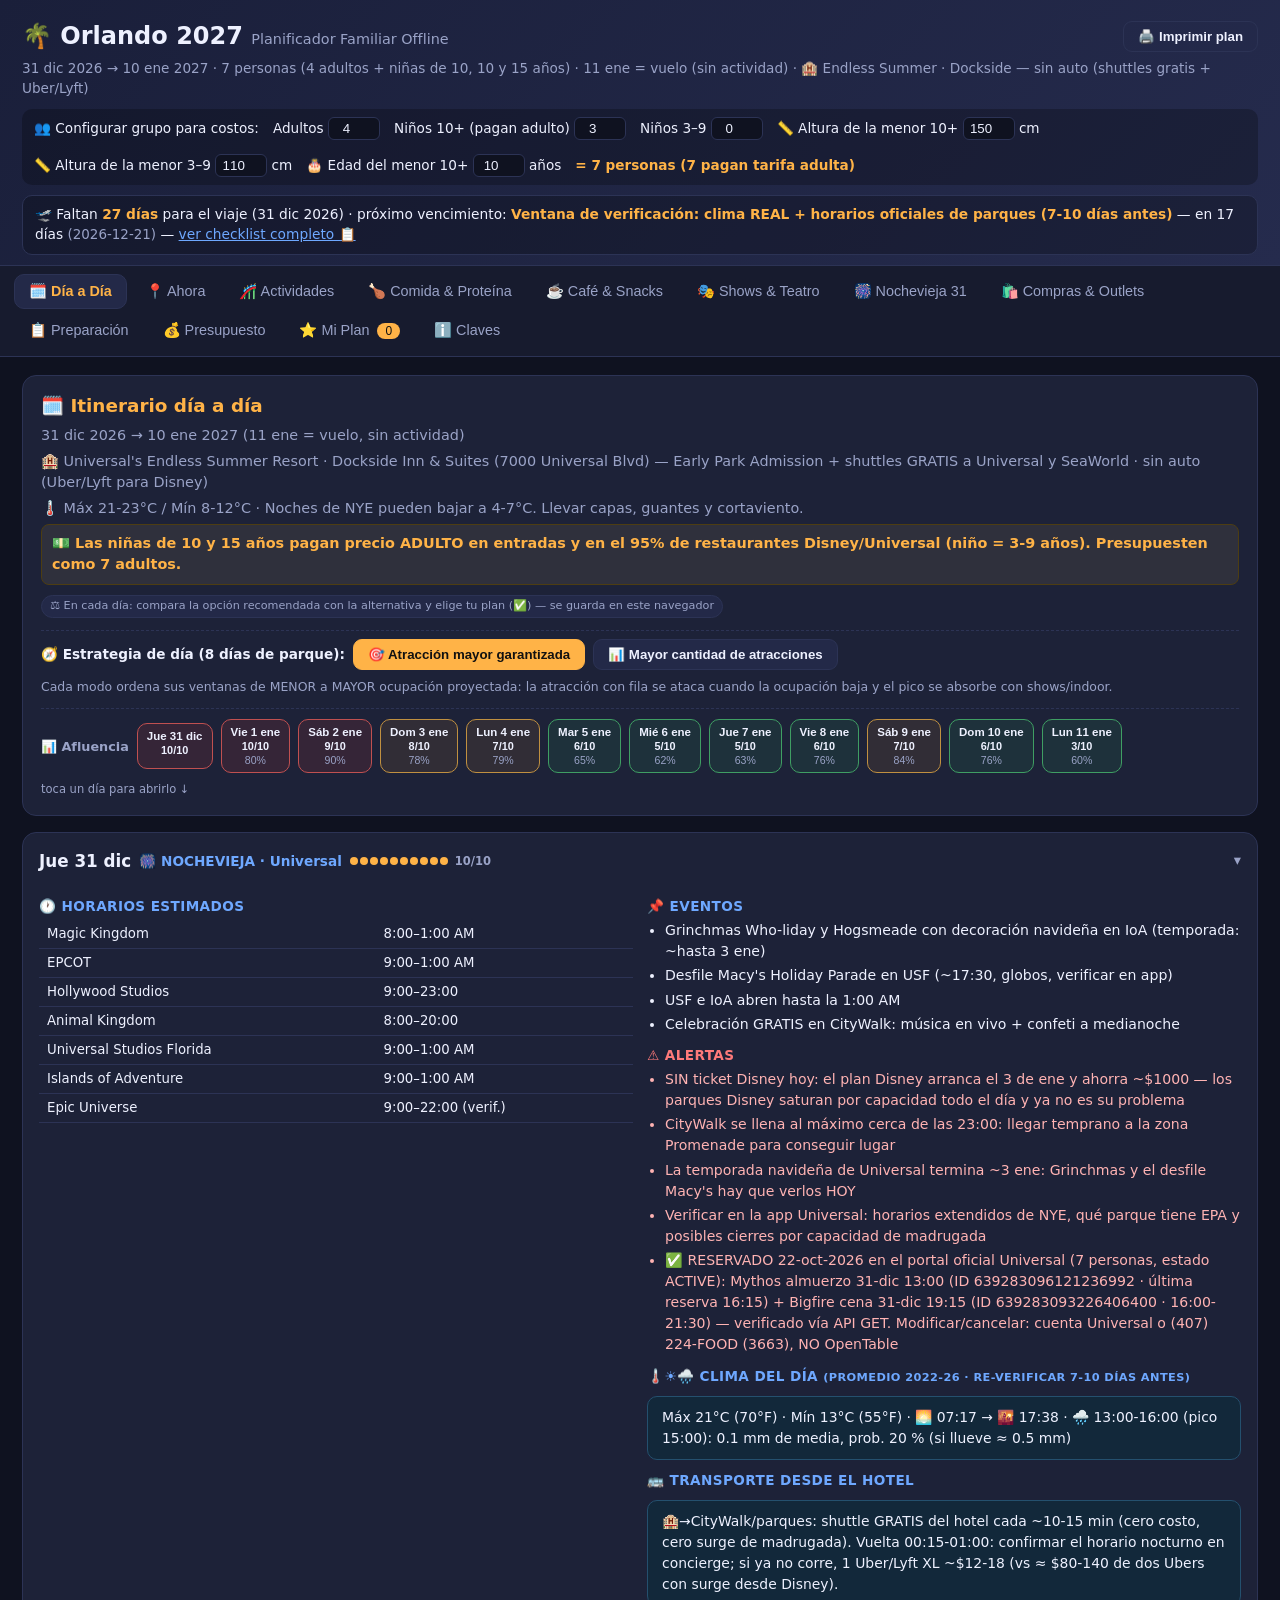
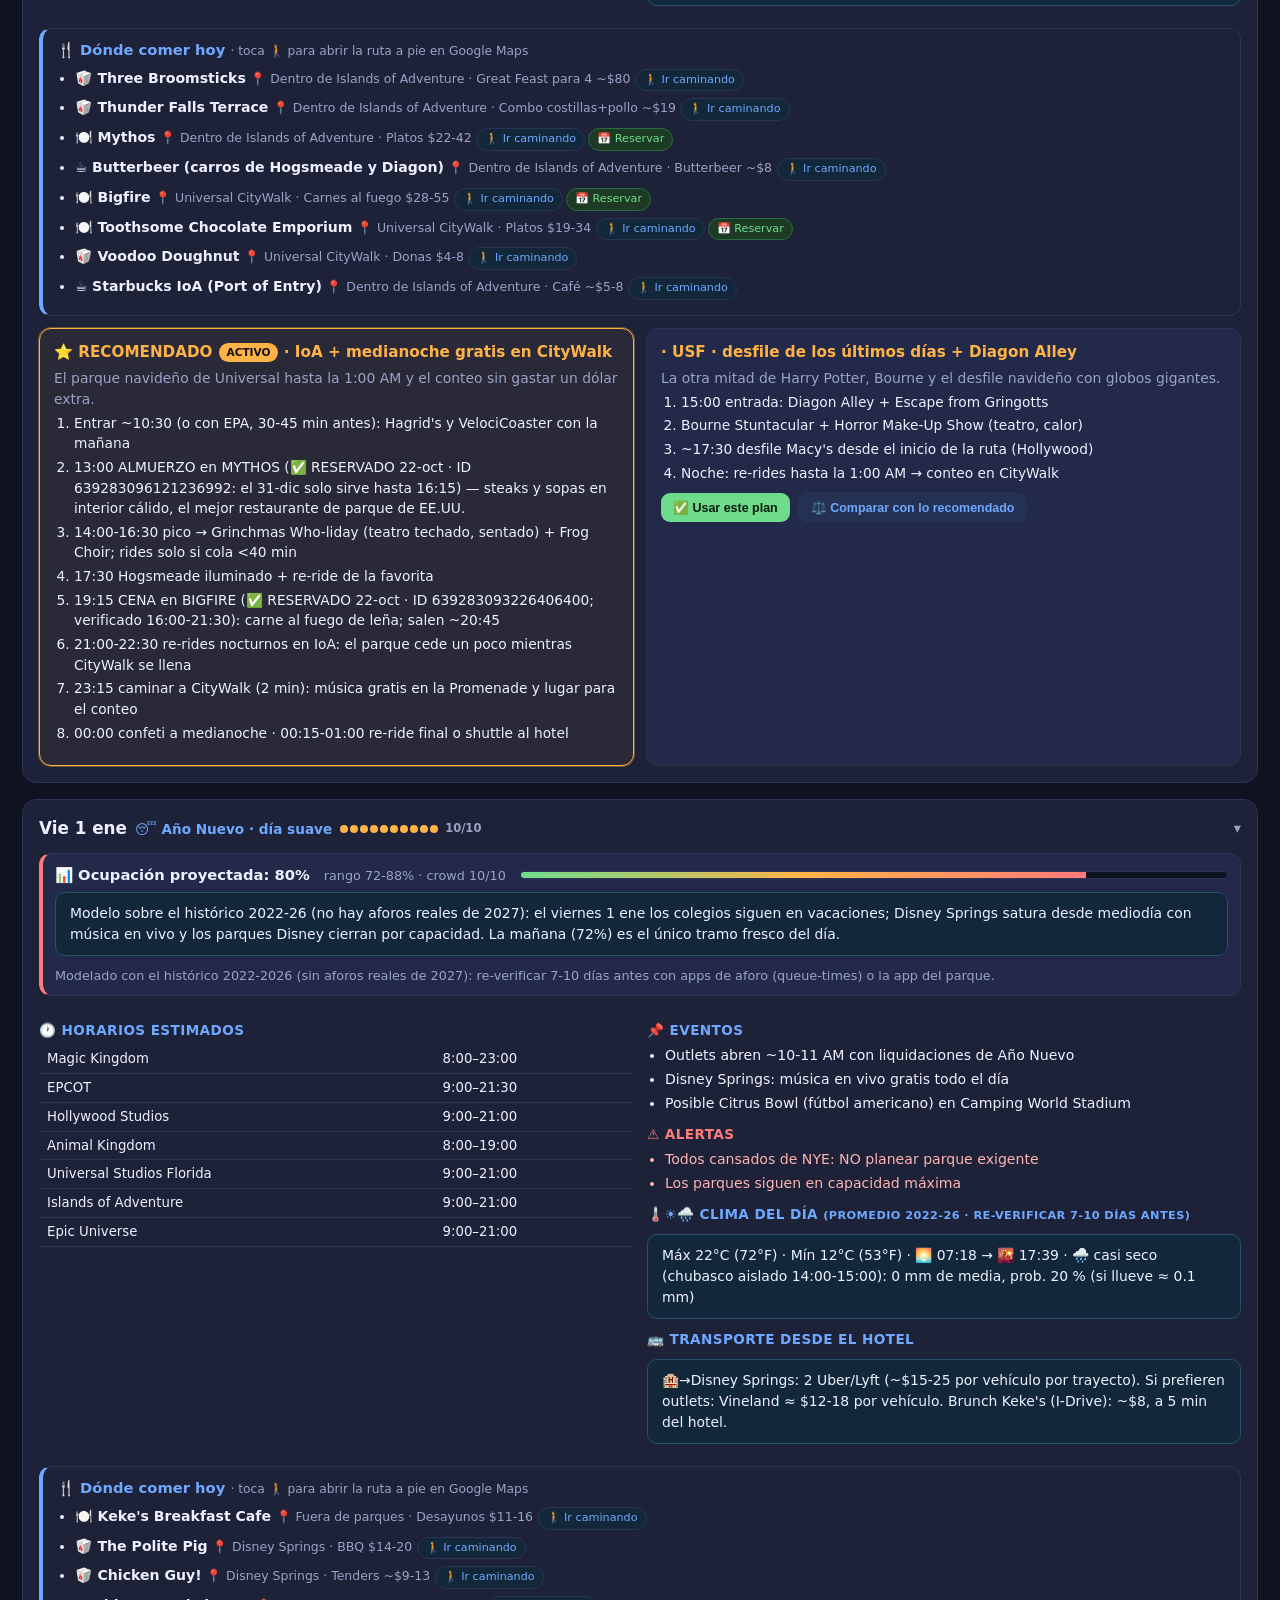
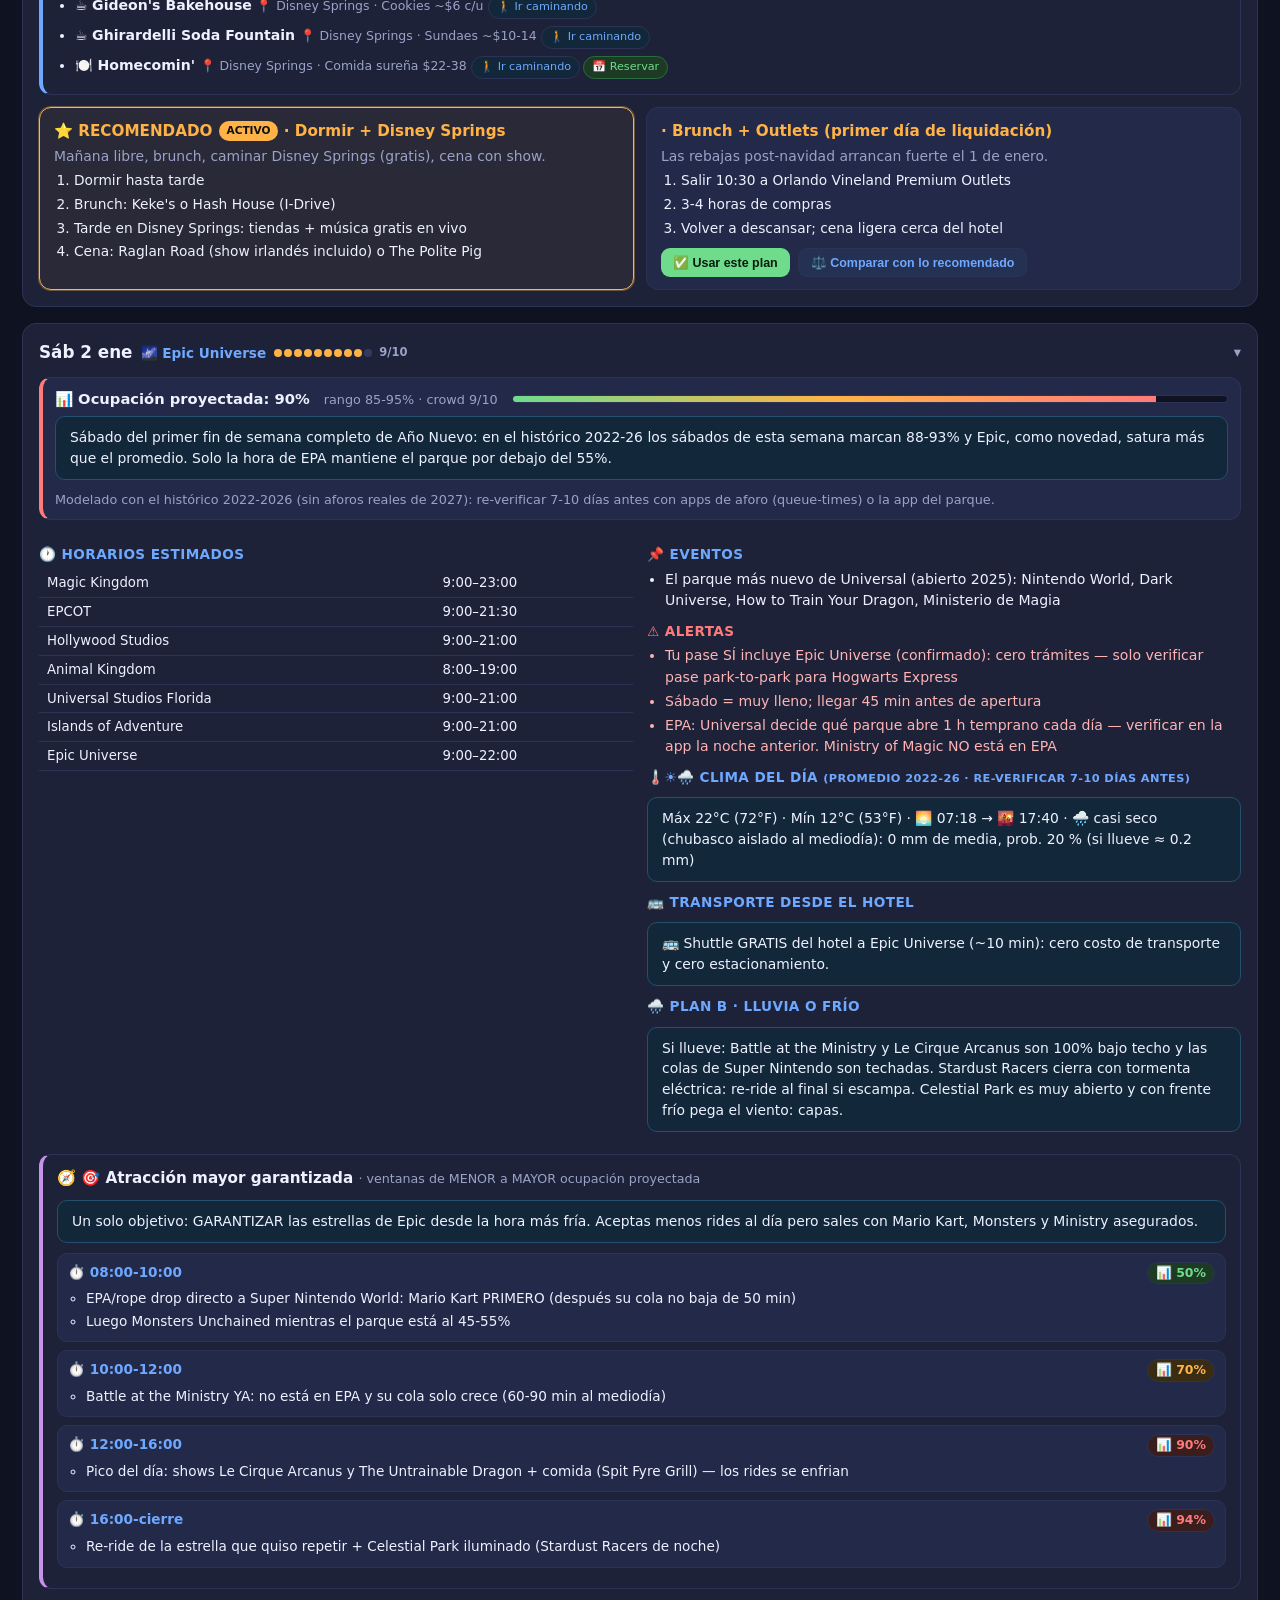
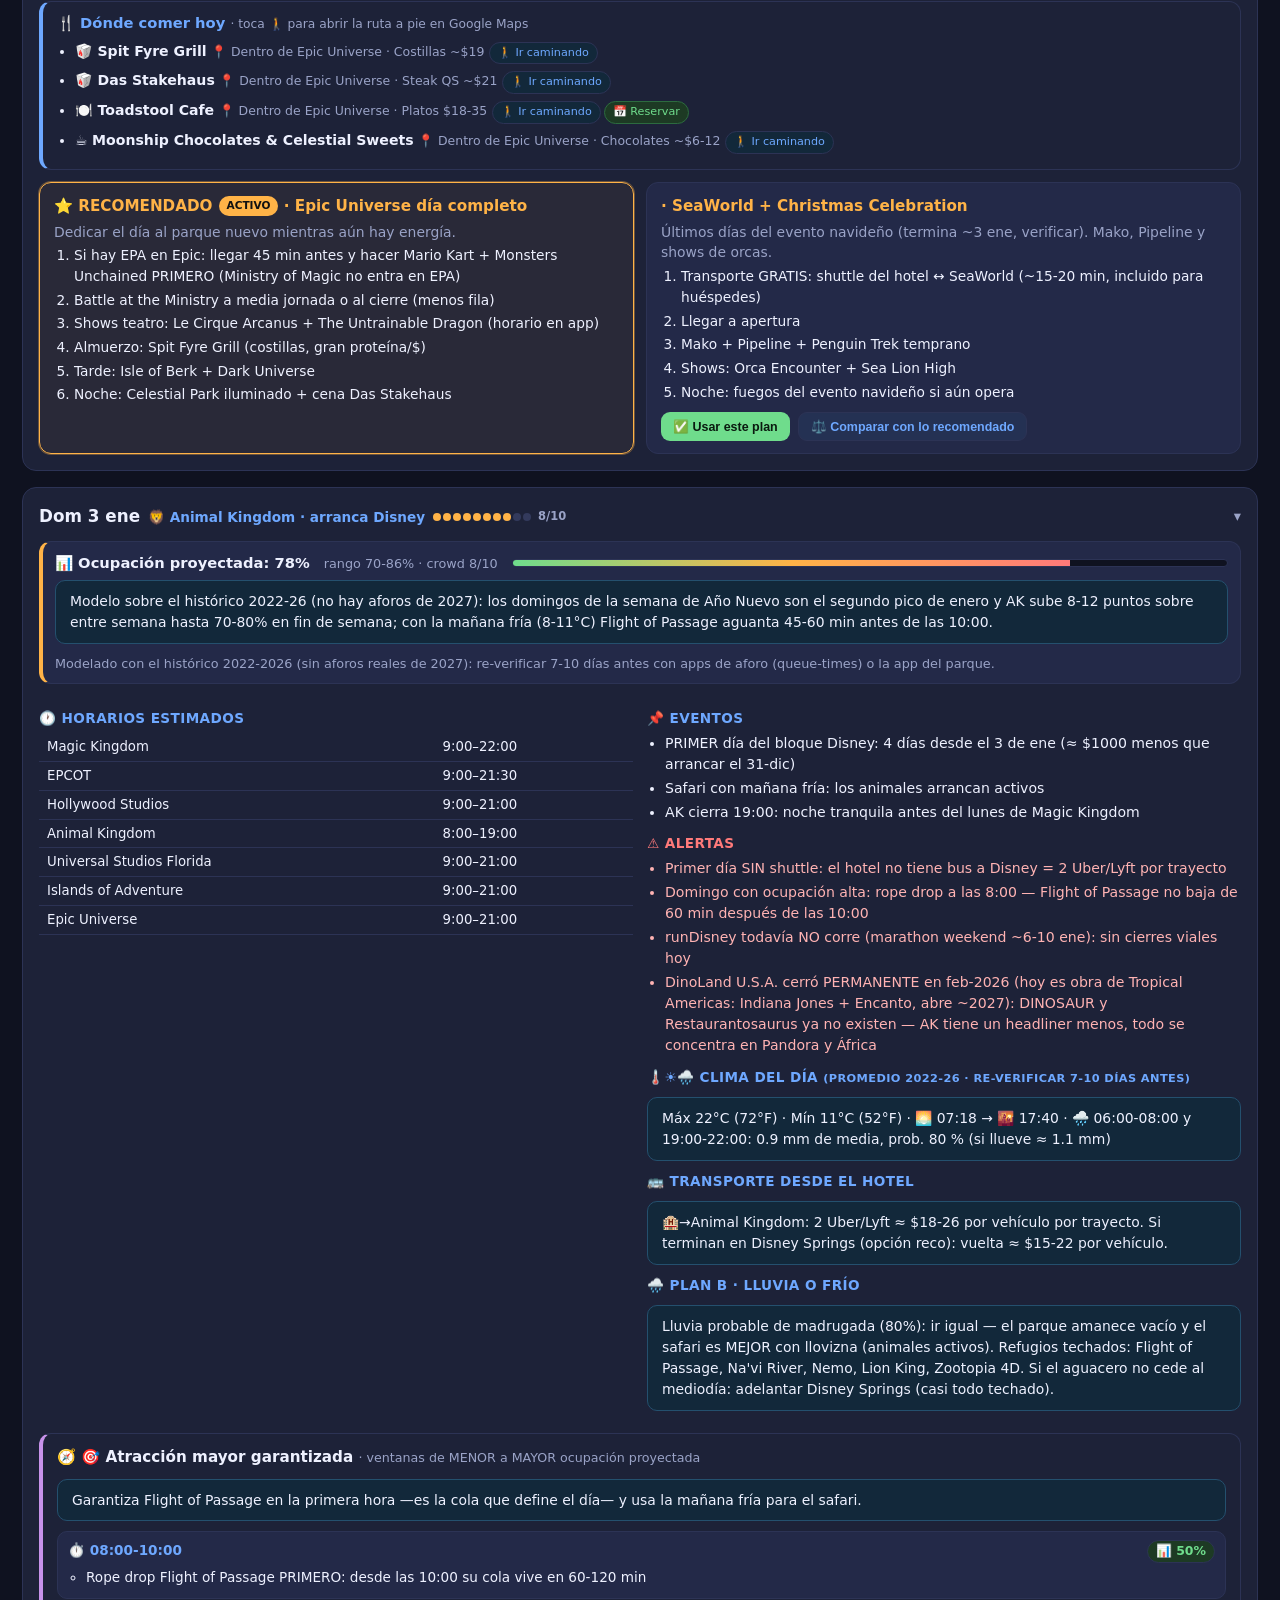
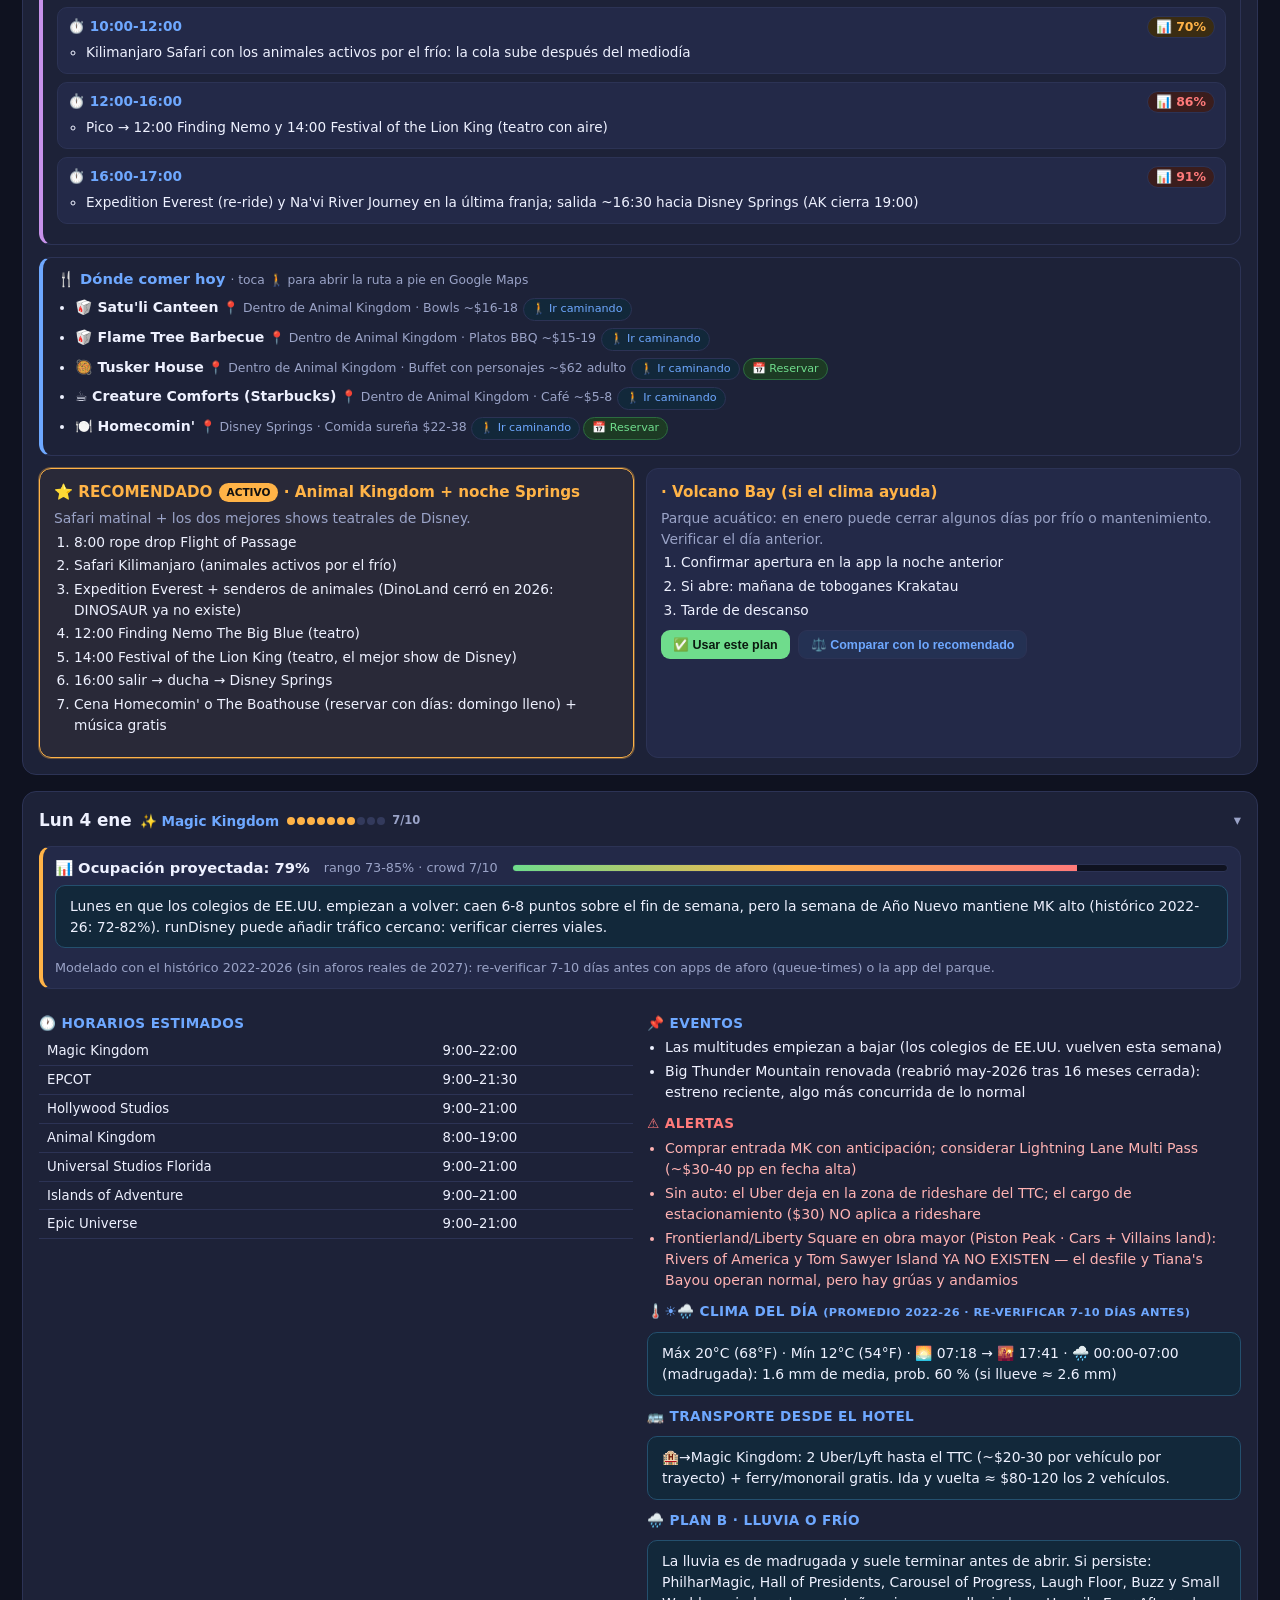
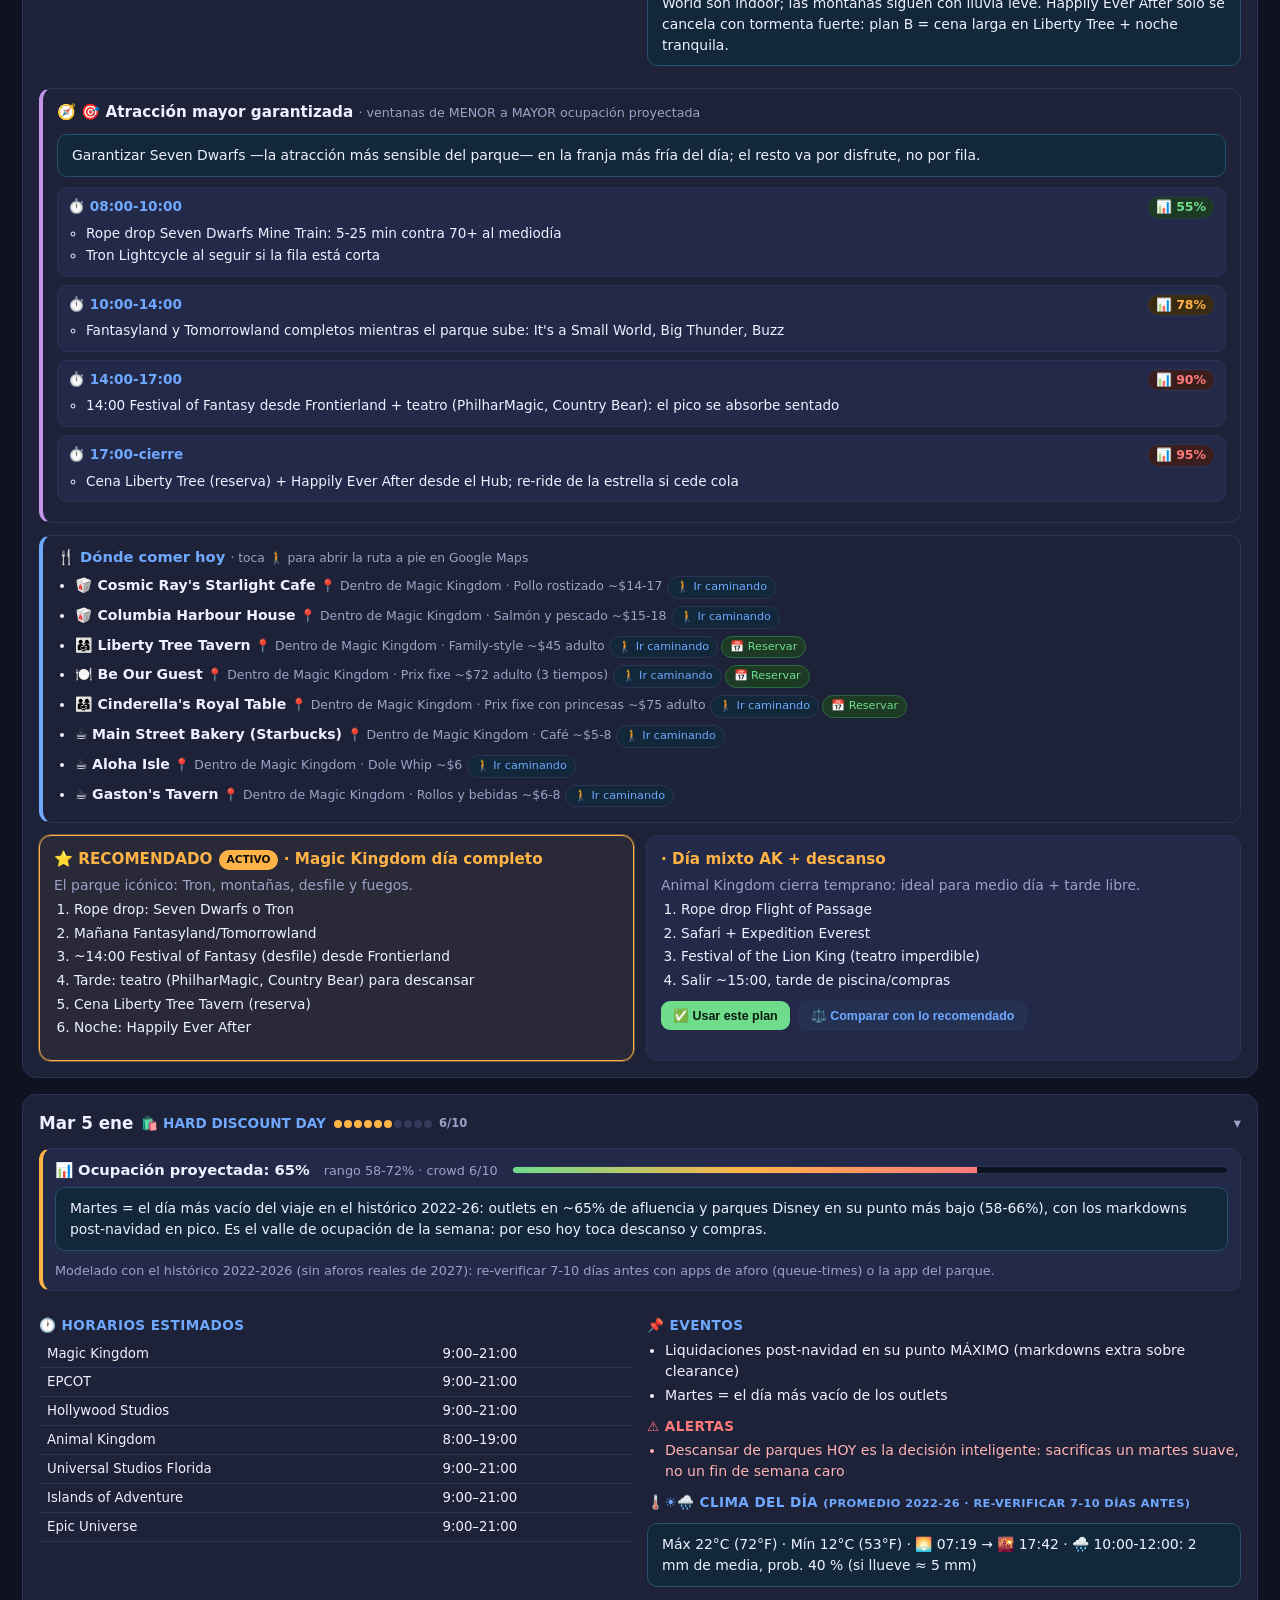
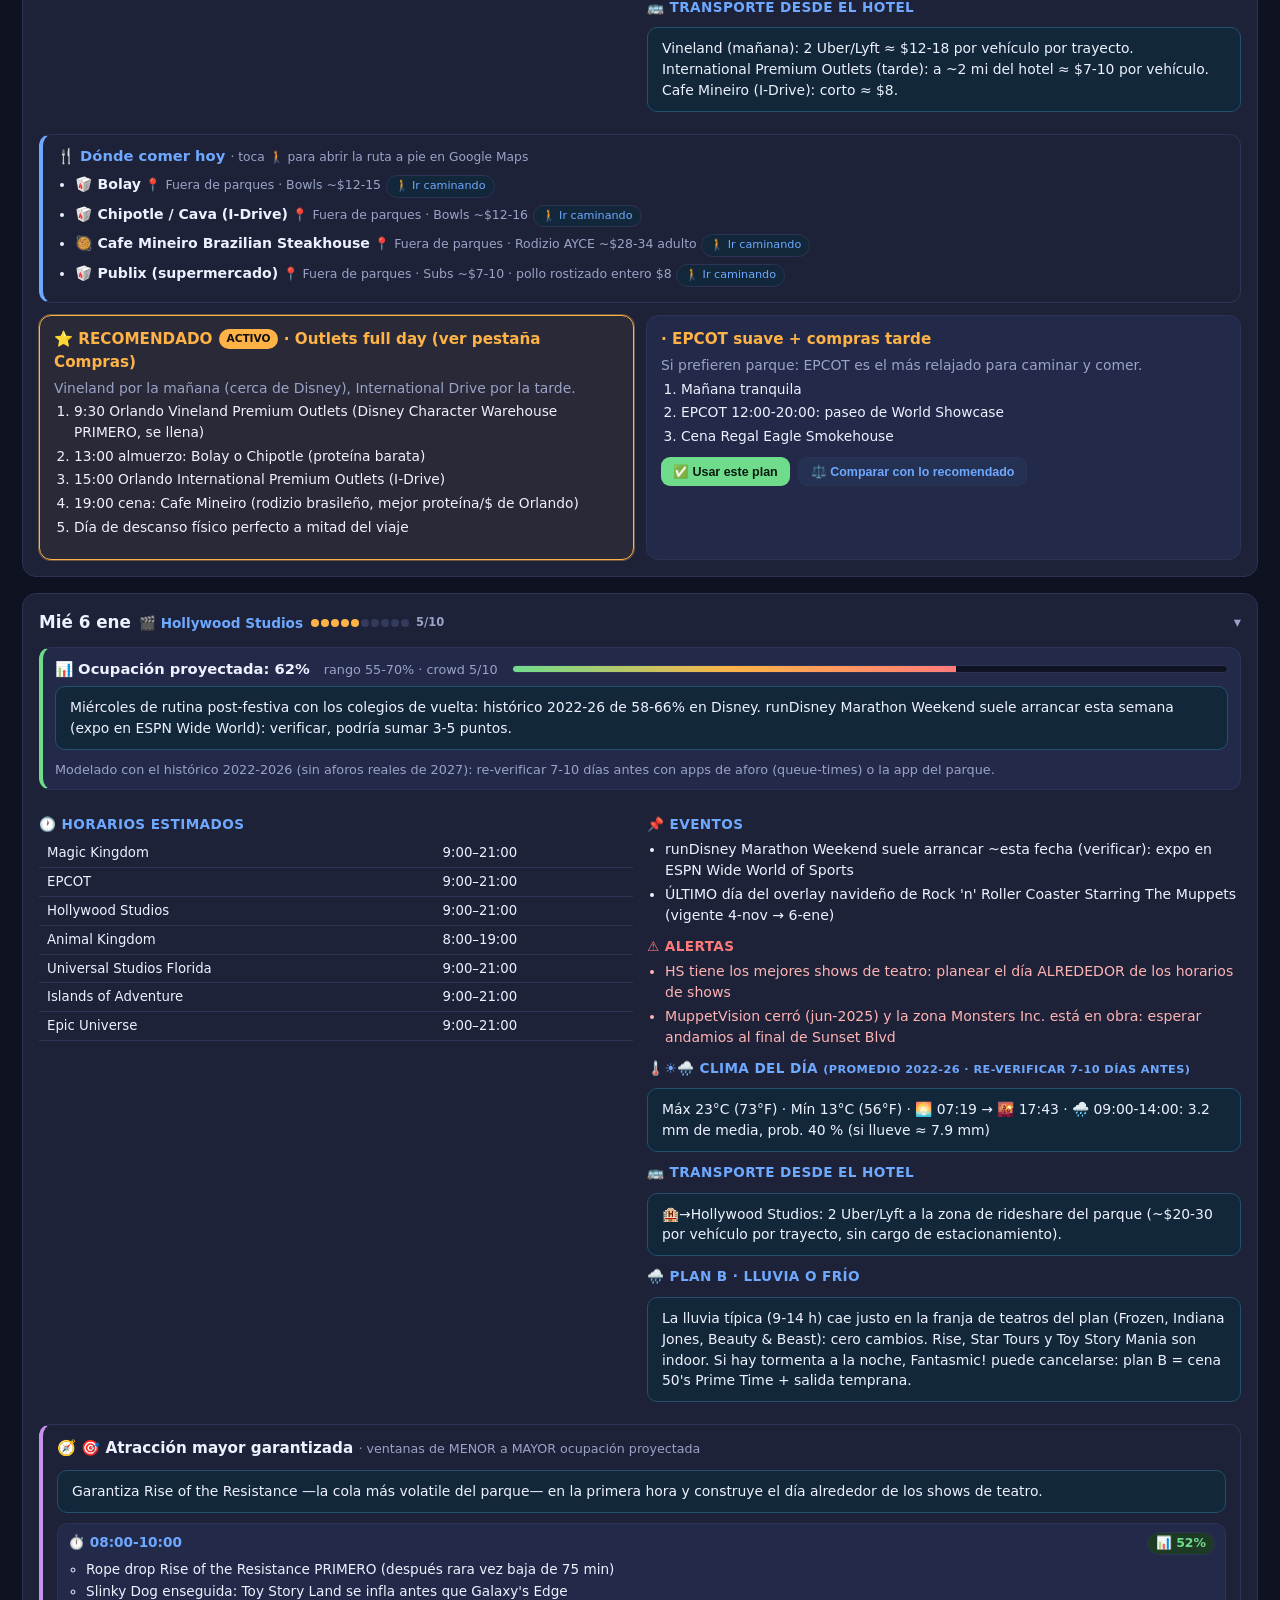
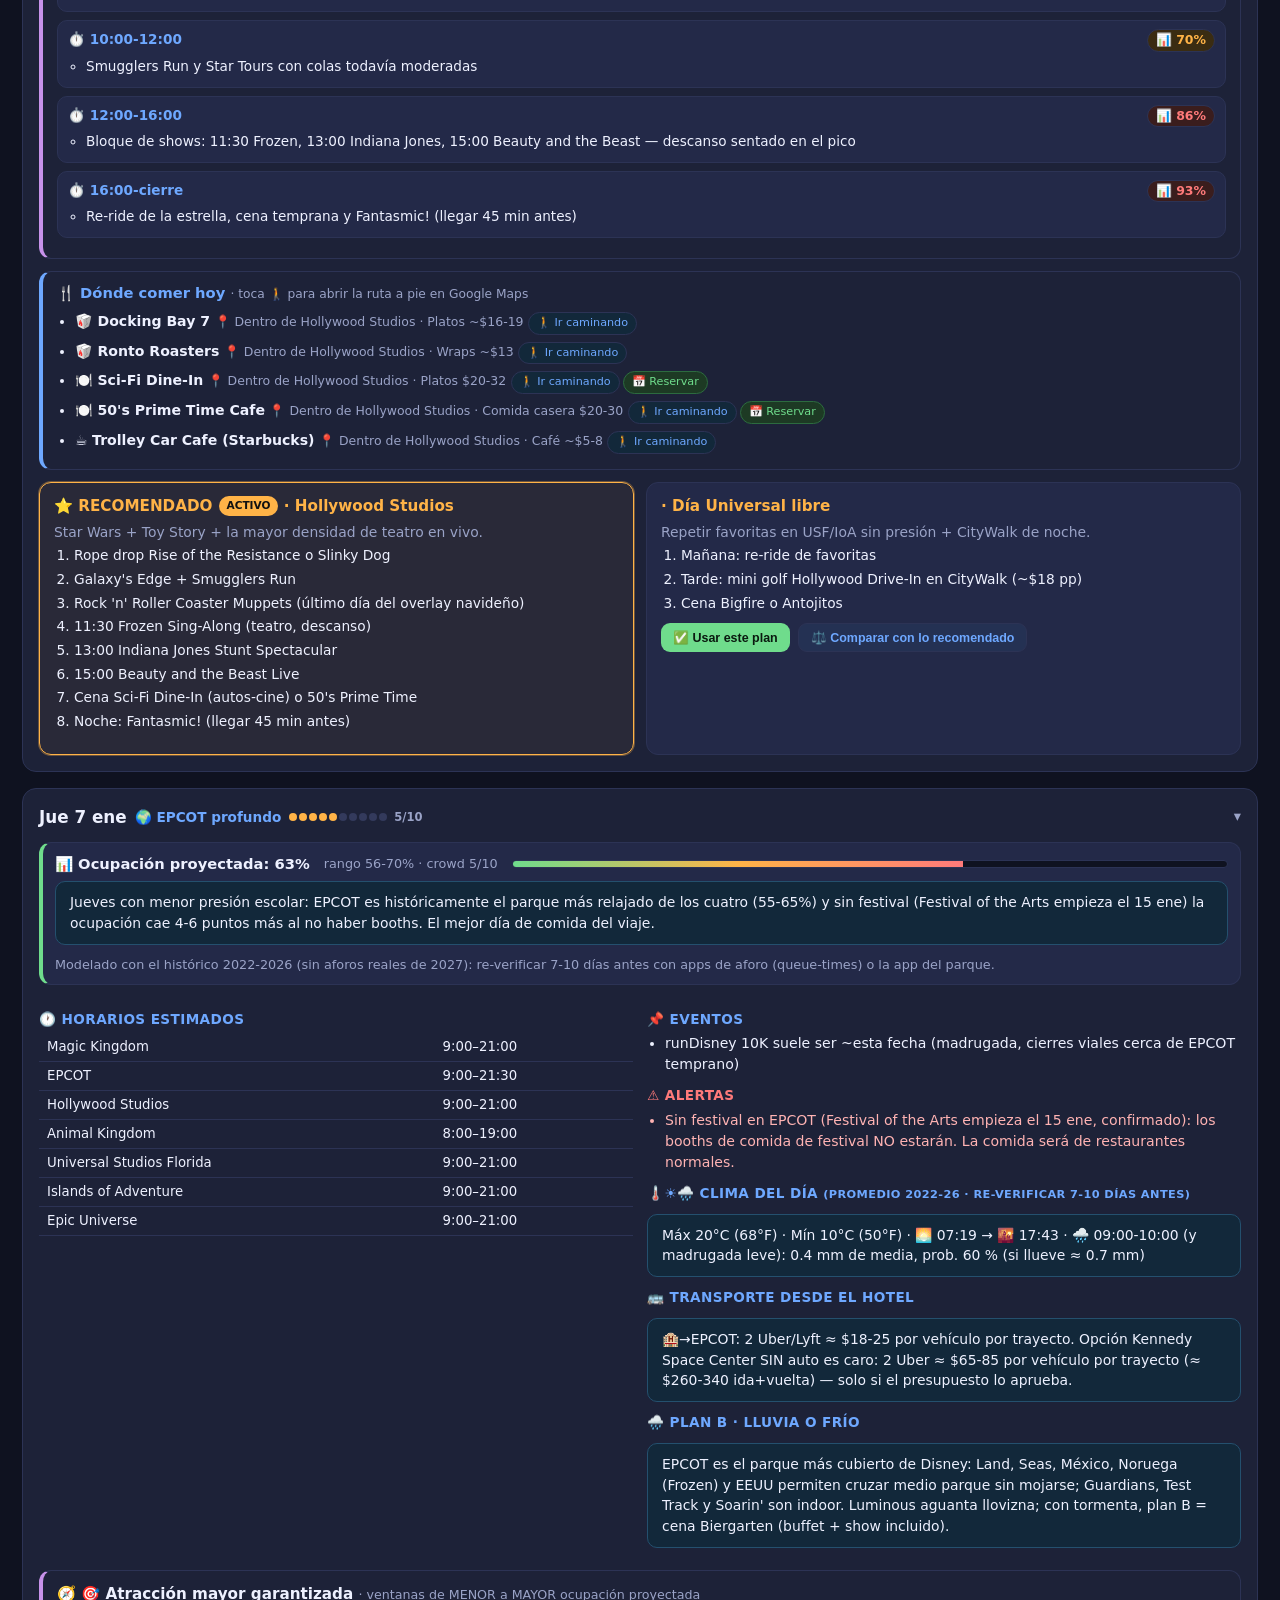
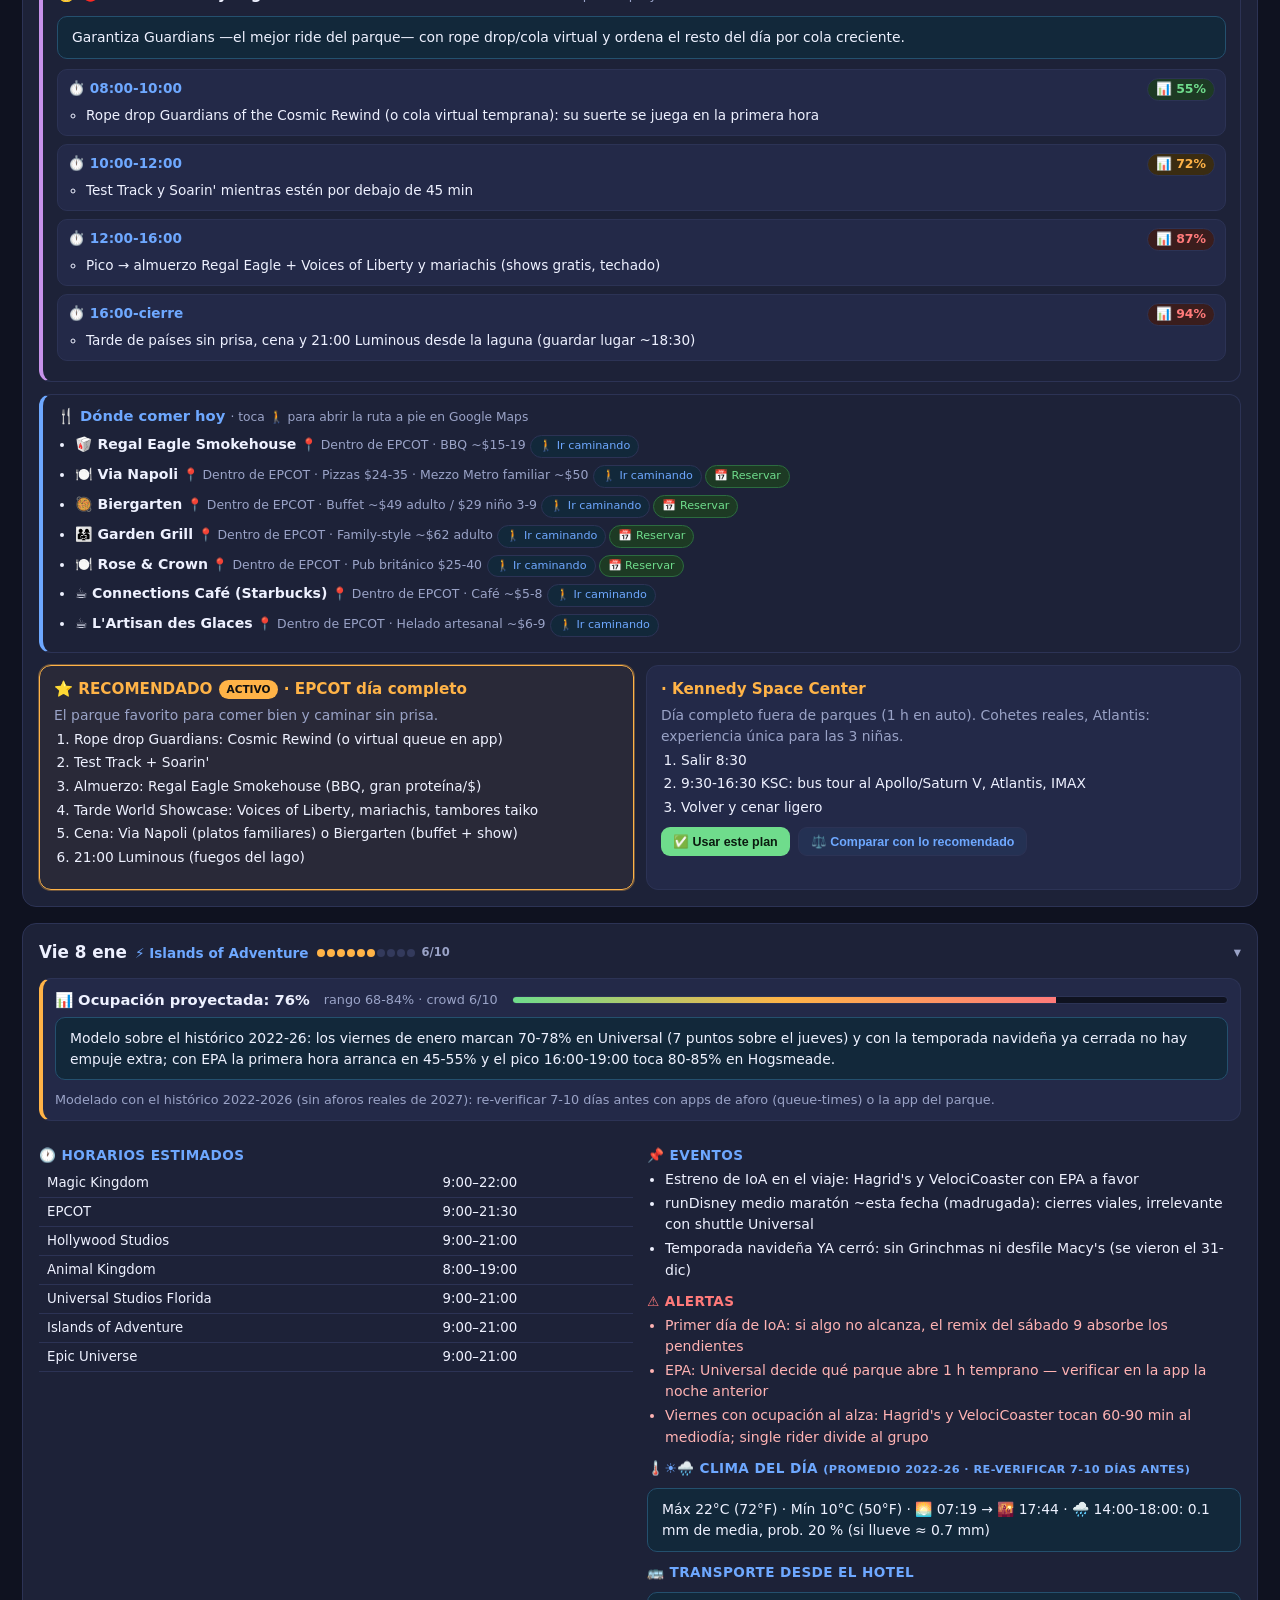
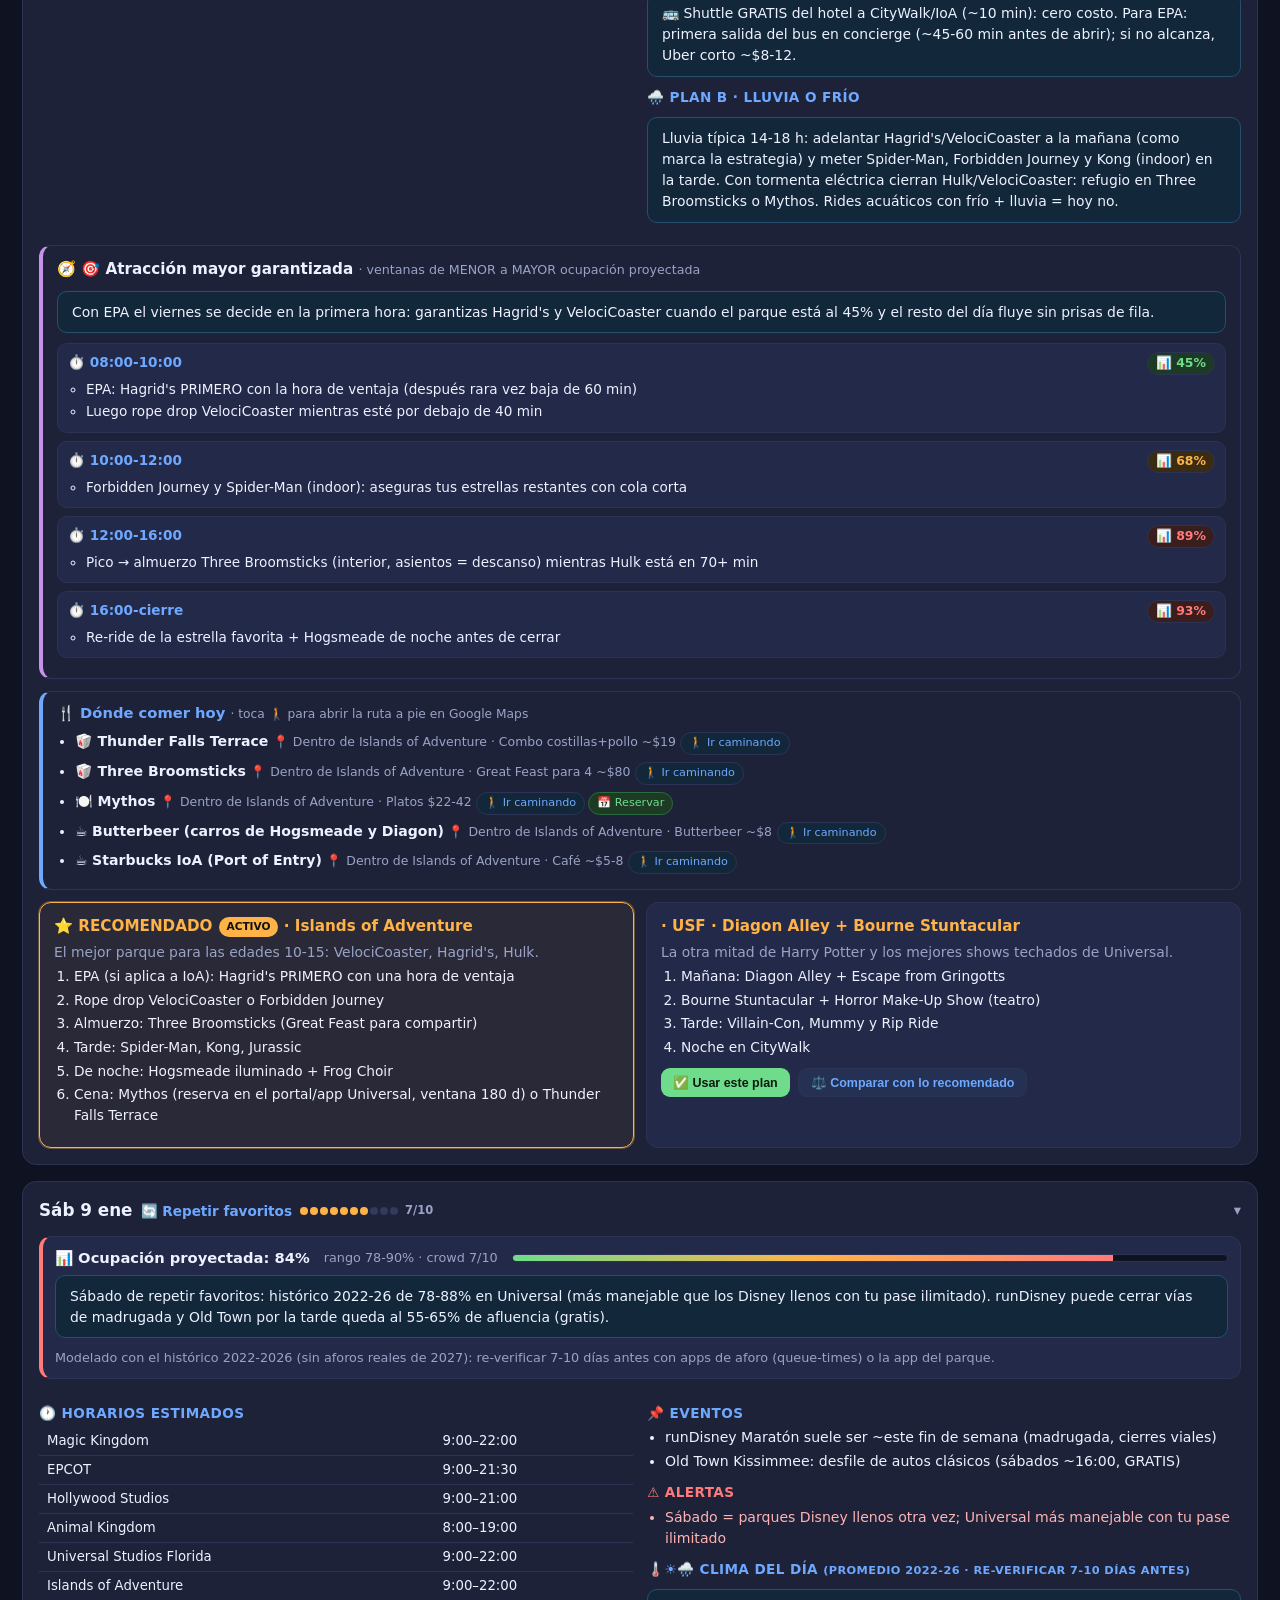
==== orlando-2027.html @ 1c5005d2 "v9.3: matriz BUFFETS e ilimitados (15 opciones) — menor precio, vista a fuegos y servicio hasta medi" ====
<!DOCTYPE html>
<html lang="es">
<head>
<meta charset="UTF-8">
<meta name="viewport" content="width=device-width, initial-scale=1.0">
<meta name="theme-color" content="#0d1117">
<meta name="description" content="Planificador de viaje 100% offline: itinerario día a día, actividades, comida, Nochevieja, presupuesto y checklist para 7 personas · 31 dic 2026 → 10 ene 2027.">
<title>Orlando 2027 · Planificador Familiar Offline</title>
<link rel="icon" href="data:image/svg+xml,%3Csvg xmlns='http://www.w3.org/2000/svg' viewBox='0 0 64 64'%3E%3Crect width='64' height='64' rx='14' fill='%230d1117'/%3E%3Ccircle cx='46' cy='18' r='8' fill='none' stroke='%23f5b942' stroke-width='3' stroke-dasharray='3 4'/%3E%3Crect x='29' y='18' width='5' height='34' fill='%238a5a2b'/%3E%3Cpath d='M31 16c-8-4-16-2-22 4 7-3 15-2 22 2M31 16c2-9 8-14 17-16-5 6-8 11-9 18' fill='%232ea36b'/%3E%3Cpath d='M12 54h40' stroke='%23f5b942' stroke-width='4' stroke-linecap='round'/%3E%3C/svg%3E">
<style>
:root{
  --bg:#0f1220; --bg2:#171b2e; --card:#1d2238; --card2:#232948;
  --text:#eef1ff; --muted:#9aa3c7; --accent:#ffb347; --accent2:#6ea8ff;
  --green:#6fdc8c; --red:#ff7a7a; --purple:#c792ea; --border:#2c3355;
  --disney:#4a90d9; --universal:#e04f4f; --radius:14px;
}
*{box-sizing:border-box;margin:0;padding:0}
body{background:var(--bg);color:var(--text);font-family:"Segoe UI",system-ui,Arial,sans-serif;line-height:1.5}
.app-header{padding:18px 22px 10px;background:linear-gradient(135deg,#1a1f3a,#252b4d);border-bottom:1px solid var(--border)}
.header-top{display:flex;justify-content:space-between;align-items:center;flex-wrap:wrap;gap:10px}
h1{font-size:1.5rem}.subtitle{font-size:.9rem;color:var(--muted);font-weight:400}
.header-meta{color:var(--muted);font-size:.85rem;margin-top:4px}
.group-config{display:flex;flex-wrap:wrap;gap:14px;align-items:center;margin-top:10px;font-size:.85rem;background:rgba(0,0,0,.25);padding:8px 12px;border-radius:10px}
.group-config input{width:52px;padding:3px 6px;border-radius:6px;border:1px solid var(--border);background:var(--bg);color:var(--text);text-align:center}
.group-total{color:var(--accent);font-weight:600}
.tabs{display:flex;flex-wrap:wrap;gap:4px;padding:8px 14px;background:var(--bg2);position:sticky;top:0;z-index:50;border-bottom:1px solid var(--border)}
.tab{background:transparent;border:1px solid transparent;color:var(--muted);padding:8px 14px;border-radius:10px;cursor:pointer;font-size:.9rem}
.tab:hover{color:var(--text);background:var(--card)}
.tab.active{background:var(--card2);color:var(--accent);border-color:var(--border);font-weight:600}
.badge{background:var(--accent);color:#111;border-radius:999px;padding:1px 8px;font-size:.75rem;margin-left:4px}
main{padding:18px 22px;max-width:1280px;margin:0 auto}
.tab-panel{display:none}.tab-panel.active{display:block}
.card{background:var(--card);border:1px solid var(--border);border-radius:var(--radius);padding:16px;margin-bottom:14px}
.card h3{font-size:1.05rem;margin-bottom:6px}
.card h4{font-size:.95rem;margin:10px 0 4px;color:var(--accent2)}
.grid{display:grid;grid-template-columns:repeat(auto-fill,minmax(330px,1fr));gap:14px}
.grid-2{display:grid;grid-template-columns:repeat(auto-fill,minmax(460px,1fr));gap:14px}
@media(max-width:560px){.grid,.grid-2{grid-template-columns:1fr}}
.filters{display:flex;flex-wrap:wrap;gap:10px;align-items:center;background:var(--bg2);border:1px solid var(--border);border-radius:var(--radius);padding:12px;margin-bottom:16px;position:sticky;top:52px;z-index:40}
.filters select,.filters input[type=text]{background:var(--bg);color:var(--text);border:1px solid var(--border);border-radius:8px;padding:7px 10px;font-size:.85rem}
.filters label{font-size:.82rem;color:var(--muted);display:flex;gap:6px;align-items:center}
.tag{display:inline-block;font-size:.72rem;padding:2px 8px;border-radius:999px;background:var(--card2);color:var(--muted);margin:2px 3px 2px 0;border:1px solid var(--border)}
.tag.type{background:#243153;color:var(--accent2)}
.tag.warn{background:#3a1d1d;color:var(--red)}
.tag.ok{background:#1d3a24;color:var(--green)}
.tag.hot{background:#3a2c12;color:var(--accent)}
.cost{color:var(--accent);font-weight:600;font-size:.88rem}
.muted{color:var(--muted);font-size:.84rem}
.small{font-size:.8rem}
.btn{background:var(--accent2);border:none;color:#0a0f22;padding:7px 14px;border-radius:9px;cursor:pointer;font-weight:600;font-size:.83rem}
.btn:hover{filter:brightness(1.15)}
.btn-ghost{background:transparent;border:1px solid var(--border);color:var(--text)}
.btn-add{background:#243153;color:var(--accent2);border:1px solid var(--border);padding:5px 11px;border-radius:8px;cursor:pointer;font-size:.78rem}
.btn-add:hover{background:#2d3d6b}
.btn-del{background:transparent;border:1px solid var(--red);color:var(--red);padding:3px 9px;border-radius:7px;cursor:pointer;font-size:.75rem}

.day-head{display:flex;justify-content:space-between;align-items:center;flex-wrap:wrap;gap:8px;cursor:pointer}
.crowd{font-size:.75rem;padding:3px 10px;border-radius:999px;font-weight:700}
.crowd-10,.crowd-9{background:#5c1f1f;color:#ffb3b3}.crowd-8,.crowd-7{background:#5c3a1f;color:#ffd9b3}
.crowd-6,.crowd-5{background:#4d4d1f;color:#f1f1b3}.crowd-4,.crowd-3,.crowd-2,.crowd-1{background:#1f4d2a;color:#b3f1c2}
.day-body{display:none;margin-top:12px}.day-card.open .day-body{display:block}
.plan-opt{border-left:3px solid var(--accent2);padding:8px 12px;margin:10px 0;background:rgba(110,168,255,.06);border-radius:0 10px 10px 0}
.plan-opt.reco{border-left-color:var(--green);background:rgba(111,220,140,.07)}
.plan-opt h4{margin:0 0 4px}
ul.tight{padding-left:18px}ul.tight li{margin:3px 0;font-size:.88rem}
table.data{width:100%;border-collapse:collapse;font-size:.85rem;margin-top:8px}
table.data th,table.data td{padding:7px 9px;border-bottom:1px solid var(--border);text-align:left;vertical-align:top}
table.data th{color:var(--accent2);font-size:.78rem;text-transform:uppercase;letter-spacing:.5px}
.park-USF,.park-IoA,.park-Epic,.park-Volcano,.park-CityWalk{border-left:4px solid var(--universal)}
.park-MK,.park-EPCOT,.park-HS,.park-AK,.park-Springs{border-left:4px solid var(--disney)}
.card-head{display:flex;justify-content:space-between;align-items:flex-start;gap:8px;flex-wrap:wrap}
.res-chip{font-size:.72rem;background:#3a2c12;color:var(--accent);padding:2px 8px;border-radius:999px}
.scorebar{display:inline-flex;gap:2px}
.scorebar i{width:14px;height:7px;background:#333a5c;border-radius:3px}
.scorebar i.on{background:var(--green)}
.nye-hero{background:linear-gradient(135deg,#2a1440,#3d1f5c);border:1px solid #5a3a8a}
.timeline{border-left:2px solid var(--purple);padding-left:16px;margin:10px 0}
.timeline li{margin:10px 0;list-style:none;font-size:.88rem}
.timeline b{color:var(--purple)}
.vs{display:grid;grid-template-columns:1fr 1fr;gap:14px}
@media(max-width:700px){.vs{grid-template-columns:1fr}}
.vs .card{background:var(--card2)}
.alert{background:#3a1d1d;border:1px solid #6b2c2c;border-radius:10px;padding:10px 14px;font-size:.87rem;margin:10px 0}
.tip{background:#12283a;border:1px solid #24506e;border-radius:10px;padding:10px 14px;font-size:.87rem;margin:10px 0}
.win{background:#12301c;border:1px solid #2c6b3f;border-radius:10px;padding:10px 14px;font-size:.87rem;margin:10px 0}
.app-footer{padding:20px 22px;color:var(--muted);font-size:.78rem;border-top:1px solid var(--border)}
details{margin:6px 0}summary{cursor:pointer;color:var(--accent2);font-size:.88rem}
.checklist label{display:block;margin:5px 0;font-size:.88rem;cursor:pointer}
.checklist input{margin-right:8px}
.plan-day{background:var(--card);border:1px solid var(--border);border-radius:var(--radius);padding:12px 16px;margin-bottom:12px}
.plan-item{display:flex;justify-content:space-between;align-items:center;gap:8px;padding:6px 0;border-bottom:1px dashed var(--border);font-size:.87rem}
.empty{color:var(--muted);text-align:center;padding:40px;font-size:.95rem}
@media print{
  body{background:#fff;color:#000}
  .tabs,.filters,.btn,.btn-add,.btn-del,.group-config,#btn-print{display:none!important}
  .tab-panel{display:block!important}
  .card{break-inside:avoid;border-color:#ccc}
  .day-body{display:block!important}
}

/* ====== v2: clases usadas por app.js ====== */
.intro-card{background:var(--card);border:1px solid var(--border);border-radius:var(--radius);padding:16px 18px;margin-bottom:16px}
.intro-card h2{font-size:1.15rem;margin-bottom:6px;color:var(--accent)}
.intro-card h4{color:var(--accent2);margin-bottom:6px}
.intro-card p{margin:4px 0;font-size:.9rem;color:var(--muted)}
.gold-rule{color:var(--accent)!important;font-weight:600;background:rgba(255,209,102,.08);border:1px solid #4d3d12;border-radius:8px;padding:8px 10px}
.day-card{background:var(--card);border:1px solid var(--border);border-radius:var(--radius);padding:16px;margin-bottom:16px}
.day-head h3{font-size:1.05rem}.theme{font-size:.85rem;color:var(--accent2);font-weight:600}
.crowd{display:inline-flex;align-items:center;gap:2px;background:transparent;padding:0}
.crowd .dot{width:8px;height:8px;border-radius:50%;background:#333a5c;display:inline-block}
.crowd .dot.on{background:var(--accent)}.crowd .dot.on.t{background:var(--red)}
.crowd em{font-style:normal;font-size:.72rem;color:var(--muted);margin-left:5px}
.day-grid{display:grid;grid-template-columns:1fr 1fr;gap:14px;margin:12px 0}
@media(max-width:760px){.day-grid{grid-template-columns:1fr}}
.day-grid h5,.sect{color:var(--accent2);font-size:.85rem;text-transform:uppercase;letter-spacing:.4px;margin:10px 0 4px}
.warn-t{color:var(--red)!important}
.mini-table{width:100%;border-collapse:collapse;font-size:.83rem}
.mini-table td,.mini-table th{padding:4px 8px;border-bottom:1px solid var(--border);text-align:left}
.mini-table.full{margin-bottom:16px}
.mini-table th{color:var(--accent2);font-size:.75rem;text-transform:uppercase}
ul.tight.warn li{color:#ffb3b3}
ul.tight.pro li{color:#b3f1c2}
.options{display:grid;grid-template-columns:repeat(auto-fit,minmax(320px,1fr));gap:12px;margin-top:8px}
.option{border:1px solid var(--border);border-radius:12px;padding:12px 14px;background:var(--card2)}
.option.reco{border-color:#2c6b3f;background:rgba(111,220,140,.06)}
.option h4{font-size:.95rem;margin-bottom:4px;color:var(--accent)}

/* ====== comparador de opciones + plan por día ====== */
.option.chosen{border-color:var(--accent);box-shadow:0 0 0 1px rgba(255,179,71,.35);background:rgba(255,179,71,.05)}
.chosen-tag{display:inline-block;background:var(--accent);color:#111;font-size:.66rem;font-weight:800;padding:2px 8px;border-radius:999px;margin-left:6px;vertical-align:middle}
.opt-actions{display:flex;gap:8px;flex-wrap:wrap;margin-top:10px}
.btn-pick{background:var(--green);color:#0a1a0f;font-size:.78rem;padding:6px 12px}
.btn-cmp{background:#243153;color:var(--accent2);border:1px solid var(--border);font-size:.78rem;padding:6px 12px}
.btn-chip{background:var(--accent);color:#111;font-size:.75rem;padding:3px 10px;border-radius:999px}
.plan-chips{display:flex;gap:8px;flex-wrap:wrap;align-items:center;margin-top:8px}
.chip.chip-alt{background:#3a2c12;color:var(--accent);border-color:#5c4a1f}
.cmp-panel{grid-column:1/-1;border:1px dashed var(--accent2);border-radius:12px;padding:14px;background:rgba(110,168,255,.05);display:grid;grid-template-columns:repeat(auto-fit,minmax(280px,1fr));gap:14px}
.cmp-panel[hidden]{display:none}
.cmp-panel h5{color:var(--text);font-size:.95rem;margin-bottom:6px}
.cmp-panel .cmp-col.reco h5{color:var(--green)}
.cmp-panel .cmp-col.alt h5{color:var(--accent)}
.cmp-panel h6{font-size:.78rem;text-transform:uppercase;letter-spacing:.4px;margin:8px 0 4px}
.pro-t{color:var(--green)!important}
.cmp-foot{grid-column:1/-1;font-size:.88rem;border-top:1px dashed var(--border);padding-top:10px;display:flex;gap:10px;flex-wrap:wrap;align-items:center}
@media(max-width:760px){.cmp-foot{flex-direction:column;align-items:flex-start}}

/* ====== v2: filtros, tarjetas, plan ====== */
.filter-bar{display:flex;flex-wrap:wrap;gap:10px;align-items:center;background:var(--bg2);border:1px solid var(--border);border-radius:var(--radius);padding:12px;margin-bottom:14px;position:sticky;top:52px;z-index:40}
.filter-bar select,.filter-bar input[type=search]{background:var(--bg);color:var(--text);border:1px solid var(--border);border-radius:8px;padding:7px 10px;font-size:.85rem}
.filter-bar label{font-size:.82rem;color:var(--muted);display:flex;gap:6px;align-items:center}
.count{color:var(--muted);font-size:.8rem;margin:6px 2px}
.cards{display:grid;grid-template-columns:repeat(auto-fill,minmax(330px,1fr));gap:14px}
@media(max-width:560px){.cards{grid-template-columns:1fr}}
.card h4{margin:0 0 6px;color:var(--accent)}
.card-top{display:flex;justify-content:space-between;align-items:flex-start;gap:8px}
.chips{margin:4px 0 8px}
.chip{display:inline-block;font-size:.7rem;padding:2px 8px;border-radius:999px;background:var(--card2);color:var(--muted);margin:2px 3px 2px 0;border:1px solid var(--border)}
.chip.park{background:#243153;color:var(--accent2)}
.chip.protein{background:#1d3a24;color:var(--green)}
.chip.seat-yes{background:#1d3a24;color:var(--green)}
.chip.seat-no{background:#3a1d1d;color:var(--red)}
.card p{font-size:.87rem;color:var(--muted);margin:4px 0}
.pnote{color:var(--text)!important;font-weight:500}
.facts{display:flex;flex-wrap:wrap;gap:6px 14px;font-size:.8rem;color:var(--muted);margin:8px 0}
.cost{margin-top:8px;font-size:.86rem;color:var(--text)}
.cost strong{color:var(--accent)}
.pp{font-size:.76rem;color:var(--muted);font-style:italic}
.card .tip{margin:8px 0 0}
.top-protein{border-color:#2c6b3f}
table.timeline{width:100%;border-collapse:collapse;border-left:2px solid var(--purple);margin-bottom:16px}
table.timeline td{padding:6px 10px;border-bottom:1px solid var(--border);font-size:.87rem;vertical-align:top}
.tl-time{color:var(--purple);font-weight:700;white-space:nowrap;width:92px}
.btn-plan{background:#243153;color:var(--accent2);border:1px solid var(--border);padding:5px 11px;border-radius:8px;cursor:pointer;font-size:.78rem;font-weight:600;white-space:nowrap}
.btn-plan:hover{background:#2d3d6b}
.btn-plan.in-plan{background:#1d3a24;color:var(--green);border-color:#2c6b3f}
.plan-list{list-style:none;margin-bottom:14px}
.plan-row{display:flex;justify-content:space-between;align-items:center;gap:10px;background:var(--card);border:1px solid var(--border);border-radius:10px;padding:8px 12px;margin-bottom:6px;font-size:.88rem}
.total-bar{position:sticky;bottom:0;background:var(--bg2);border:1px solid var(--border);border-radius:12px;padding:14px 16px;margin-top:14px;display:flex;flex-wrap:wrap;gap:12px;align-items:center;font-size:.95rem}
.total-bar strong{color:var(--accent);font-size:1.1rem}
@media print{.filter-bar,.btn-plan,.total-bar .btn,.total-bar .btn-ghost{display:none!important}.total-bar{position:static}}

.option p{font-size:.87rem;color:var(--muted)}
.option ol{padding-left:20px;font-size:.86rem}.option ol li{margin:3px 0}
.claves-grid{display:grid;grid-template-columns:repeat(auto-fill,minmax(340px,1fr));gap:12px;margin-bottom:16px}
.clave-card{background:var(--card);border:1px solid var(--border);border-radius:12px;padding:12px 14px}
.clave-card h4{font-size:.9rem;margin-bottom:4px;color:var(--accent2)}
.clave-card p{font-size:.86rem;color:var(--muted)}

/* ====== v3: ocupación por día + filtro de estrategias ====== */
.occ-full{grid-column:1/-1;background:var(--card2);border:1px solid var(--border);border-radius:12px;padding:10px 12px}
.occ-full.occ-lo{border-left:4px solid var(--green)}
.occ-full.occ-mid{border-left:4px solid var(--accent)}
.occ-full.occ-hi{border-left:4px solid var(--red)}
.occ-head{display:flex;flex-wrap:wrap;gap:8px 14px;align-items:center;font-size:.92rem}
.occ-rango{color:var(--muted);font-size:.8rem}
.occ-meter{flex:1;min-width:120px;height:8px;background:var(--bg);border:1px solid var(--border);border-radius:999px;overflow:hidden}
.occ-meter i{display:block;height:100%;background:linear-gradient(90deg,var(--green),var(--accent),var(--red))}
.occ-full .tip{margin-top:6px}
.strat-filter{display:flex;flex-wrap:wrap;gap:8px;align-items:center;margin-top:10px;padding-top:8px;border-top:1px dashed var(--border)}
.sf-label{font-size:.85rem;font-weight:600}
.btn-strat{background:var(--card2);color:var(--text);border:1px solid var(--border)}
.btn-strat.on{background:var(--accent);color:#111;border-color:var(--accent)}
.sf-hint{font-size:.78rem;color:var(--muted)}
.strat-box{background:var(--card);border:1px solid var(--border);border-left:4px solid var(--purple);border-radius:12px;padding:12px 14px;margin:12px 0}
.strat-box h5{font-size:.95rem;margin-bottom:4px}
.strat-box h5 small{color:var(--muted);font-weight:400}
.strat-win{list-style:none;margin-top:8px}
.strat-win>li{border:1px solid var(--border);border-radius:10px;padding:8px 10px;margin-bottom:8px;background:var(--card2)}
.win-top{display:flex;justify-content:space-between;gap:10px;flex-wrap:wrap;margin-bottom:4px}
.win-h{font-weight:700;font-size:.85rem;color:var(--accent2)}
.win-occ{font-size:.78rem;font-weight:700;padding:1px 8px;border-radius:999px;border:1px solid var(--border)}
.win-occ.occ-lo{color:var(--green);background:#1d3a24}
.win-occ.occ-mid{color:var(--accent);background:#3a2c12}
.win-occ.occ-hi{color:var(--red);background:#3a1d1d}
.strat-win ul.tight li{font-size:.85rem;margin:2px 0}
@media(max-width:560px){.occ-head{flex-direction:column;align-items:flex-start}.occ-meter{width:100%}.win-top{flex-direction:column;gap:4px}}
@media print{.strat-filter{display:none!important}}

/* ====== v4: cuenta regresiva + preparación + presupuesto ====== */
.countdown{margin-top:10px;background:rgba(0,0,0,.25);border:1px solid var(--border);border-radius:10px;padding:8px 12px;font-size:.86rem}
.countdown strong{color:var(--accent)}
.countdown a{color:var(--accent2)}
.timeline.full{width:100%;margin-bottom:14px}
.v-when{font-weight:700;white-space:nowrap;color:var(--accent2)}
tr.v-past{opacity:.45}
tr.v-today td{background:#3a2c12}
tr.v-soon .v-when{color:var(--accent)}
.chk-row{display:flex;gap:10px;align-items:flex-start;background:var(--card);border:1px solid var(--border);border-radius:10px;padding:8px 12px;margin-bottom:6px;font-size:.87rem;cursor:pointer}
.chk-row input{margin-top:4px;accent-color:var(--accent)}
.chk-row.done{opacity:.55}
.chk-row.done .chk-t{text-decoration:line-through}
.chk-t{flex:1}
.chk-when{color:var(--accent2);font-size:.76rem;font-weight:700;white-space:nowrap;border:1px solid var(--border);border-radius:999px;padding:1px 8px}
.sec-progress{color:var(--green);font-size:.8rem;font-weight:400}
.bud-row{display:flex;justify-content:space-between;gap:12px;align-items:center;background:var(--card);border:1px solid var(--border);border-radius:10px;padding:8px 12px;margin-bottom:6px;font-size:.87rem}
.bud-row input{background:var(--bg);border:1px solid var(--border);border-radius:8px;padding:6px 8px;color:var(--accent);font-weight:700;text-align:right;width:120px}
.bud-note{color:var(--muted);font-size:.78rem}
.cards a{color:var(--accent2);font-weight:600}
@media(max-width:560px){.bud-row{flex-direction:column;align-items:stretch}.bud-row input{width:100%}}
@media print{.countdown a,.chk-row input,#btn-reset-check,#btn-reset-budget{display:none}}

/* ====== v5: comida por día + café/snacks + links a pie y reserva ====== */
.day-food{background:var(--card);border:1px solid var(--border);border-left:4px solid var(--accent2);border-radius:12px;padding:10px 14px;margin:12px 0}
.day-food h4{font-size:.92rem;margin-bottom:6px;color:var(--accent2)}
.day-food h4 small{color:var(--muted);font-weight:400}
.day-food li{font-size:.86rem;margin:5px 0}
.day-food .mut{color:var(--muted);font-size:.78rem}
a.chip{display:inline-block;text-decoration:none;cursor:pointer}
.chip.walk{background:#12283a;color:var(--accent2);border:1px solid var(--border)}
.chip.walk:hover{background:#1a3550}
.chip.res{background:#1d3a24;color:var(--green);border:1px solid #2c6b3f}
.chip.res:hover{background:#245230}
.link-chips{margin-top:4px}
@media print{.chip.walk,.chip.res{display:none}}

/* ====== v6: interactividad pro + filtros multi-nivel de snacks + hype ====== */
html{scroll-behavior:smooth}
.card{transition:transform .15s ease,box-shadow .15s ease}
.card:hover{transform:translateY(-2px);box-shadow:0 6px 18px rgba(0,0,0,.35)}
.chip.hype{background:#3a2c12;color:var(--accent);border-color:#4d3d12;font-weight:700}
.chip.sub{background:#2c1f3d;color:var(--purple)}
.chip-hoy{background:var(--accent);color:#111;font-weight:700}
.day-card.hoy{border-color:var(--accent);box-shadow:0 0 0 1px var(--accent)}
.snack-bar{gap:8px}
.snack-bar .chk{cursor:pointer}
.qparks{flex-basis:100%;display:flex;flex-wrap:wrap;gap:6px;align-items:center;margin-top:6px}
.qp-label{font-size:.78rem;color:var(--muted)}
.qchip{background:var(--card);color:var(--muted);border:1px solid var(--border);border-radius:999px;padding:4px 12px;font-size:.78rem;cursor:pointer}
.qchip b{color:var(--accent2)}
.qchip:hover{color:var(--text);background:var(--card2)}
.qchip.on{background:#243153;color:var(--accent2);border-color:var(--accent2);font-weight:700}
.btn-xs{padding:4px 10px;font-size:.75rem}
/* ====== v7: ahorro inteligente en presupuesto ====== */
.save-toggle{display:flex;align-items:center;gap:6px;font-size:.78rem;color:var(--muted);cursor:pointer;white-space:nowrap}
.save-toggle input{accent-color:var(--green);width:16px;height:16px}
@media print{.save-toggle input{display:none}}

@media print{.snack-bar,.qparks{display:none!important}}

/* ====== v8: experiencia móvil estilo app (bottom nav · chips · sheet · FAB) ====== */
body{-webkit-tap-highlight-color:transparent;overscroll-behavior-y:none}
.f-tools{display:flex;gap:8px;align-items:center;flex:1 1 100%;flex-wrap:wrap}
.f-tools input[type=search]{flex:1 1 auto;min-width:0}
.f-adv{display:contents}
.fab-top{position:fixed;right:18px;bottom:22px;width:46px;height:46px;border-radius:50%;background:var(--accent2);color:#0a0f22;border:none;font-size:1.25rem;font-weight:700;cursor:pointer;box-shadow:0 6px 18px rgba(0,0,0,.45);opacity:0;visibility:hidden;transform:translateY(12px);transition:opacity .2s,transform .2s;z-index:110}
.fab-top.show{opacity:1;visibility:visible;transform:none}
.mnav{display:none}
.msheet{position:fixed;inset:0;z-index:200}
.msheet[hidden]{display:none}
.msheet-back{position:absolute;inset:0;background:rgba(5,7,15,.62)}
.msheet-panel{position:absolute;left:0;right:0;bottom:0;background:var(--bg2);border:1px solid var(--border);border-bottom:0;border-radius:18px 18px 0 0;padding:14px 14px calc(16px + env(safe-area-inset-bottom,0px));box-shadow:0 -10px 30px rgba(0,0,0,.5);max-height:86vh;overflow-y:auto}
.msheet-head{display:flex;justify-content:space-between;align-items:center;gap:10px;margin-bottom:10px;font-size:.95rem}
.msheet-grid{display:grid;grid-template-columns:repeat(3,1fr);gap:8px}
.msheet-item{background:var(--card);border:1px solid var(--border);color:var(--text);border-radius:12px;padding:10px 6px;font-size:.78rem;cursor:pointer;display:flex;flex-direction:column;align-items:center;justify-content:center;gap:5px;min-height:66px;text-align:center}
.msheet-item:active{background:var(--card2);transform:scale(.97)}
.msheet-item.active{border-color:var(--accent);color:var(--accent);font-weight:700;background:rgba(255,179,71,.08)}
.day-chev{margin-left:auto;color:var(--muted);font-size:.9rem;transition:transform .18s ease;flex:0 0 auto}
.day-card.collapsed .day-chev{transform:rotate(-90deg)}
.day-card.collapsed>.day-grid,.day-card.collapsed>.strat-box,.day-card.collapsed>.day-food,.day-card.collapsed>.options{display:none}

/* tablets: barra superior de una sola fila con scroll horizontal */
@media(max-width:999px){
  .tabs{flex-wrap:nowrap;overflow-x:auto;-webkit-overflow-scrolling:touch;scrollbar-width:none;scroll-snap-type:x proximity}
  .tabs::-webkit-scrollbar{display:none}
  .tab{white-space:nowrap;flex:0 0 auto;scroll-snap-align:center}
}
/* móvil: navegación inferior, targets táctiles, filtros plegables, safe area */
@media(max-width:767px){
  .tabs{display:none}
  .mnav{display:flex;position:fixed;left:0;right:0;bottom:0;background:rgba(23,27,46,.97);-webkit-backdrop-filter:blur(10px);backdrop-filter:blur(10px);border-top:1px solid var(--border);z-index:120;padding-bottom:env(safe-area-inset-bottom,0px);box-shadow:0 -6px 20px rgba(0,0,0,.45)}
  .mnav-btn{flex:1 1 0;min-width:0;background:none;border:0;border-top:3px solid transparent;color:var(--muted);font-size:.66rem;padding:7px 2px 5px;cursor:pointer;display:flex;flex-direction:column;align-items:center;gap:3px;min-height:56px;position:relative;line-height:1.15}
  .mnav-btn .mi{font-size:1.15rem;line-height:1}
  .mnav-btn.active{color:var(--accent);border-top-color:var(--accent);font-weight:700}
  .mnav-btn .badge{position:absolute;top:3px;right:calc(50% - 26px);margin:0;padding:0 5px;font-size:.6rem}
  .app-header{padding:12px 14px 8px}
  h1{font-size:1.16rem}
  .subtitle{display:block;font-size:.76rem}
  .header-meta{font-size:.72rem}
  .header-top .btn{min-height:40px}
  .group-config{gap:6px 10px;padding:7px 9px;font-size:.78rem;margin-top:8px}
  .group-config input{width:56px;padding:7px 4px;min-height:40px;font-size:16px}
  .countdown{font-size:.78rem;padding:7px 10px}
  main{padding:12px 12px 122px}
  .app-footer{padding:18px 14px 118px;font-size:.74rem}
  input,select,textarea{font-size:16px}
  .filter-bar{position:sticky;top:0;z-index:45;margin:0 -12px 14px;padding:10px 12px;border-left:0;border-right:0;border-top:0;border-radius:0 0 14px 14px}
  .filter-bar .f-adv{display:none}
  .filter-bar.open .f-adv{display:contents}
  .filter-bar label{flex:1 1 calc(50% - 5px);flex-direction:column;align-items:stretch;gap:3px;white-space:normal;font-size:.78rem}
  .filter-bar label.chk{flex-direction:row;align-items:center;gap:8px}
  .filter-bar select,.filter-bar input,.filter-bar input[type=search]{width:100%;min-height:44px;font-size:16px}
  .qparks{flex-wrap:nowrap;overflow-x:auto;-webkit-overflow-scrolling:touch;scrollbar-width:none;padding-bottom:2px}
  .qparks::-webkit-scrollbar{display:none}
  .qchip{flex:0 0 auto;min-height:38px;padding:7px 14px;font-size:.8rem;white-space:nowrap}
  .qp-label{display:none}
  .btn{min-height:44px;padding:10px 16px;font-size:.88rem}
  .btn-xs{min-height:38px;padding:7px 12px;font-size:.8rem}
  .btn-plan{min-height:40px;padding:9px 14px;font-size:.84rem}
  .btn-pick,.btn-cmp,.btn-strat{min-height:44px}
  .chip{font-size:.76rem;padding:4px 10px}
  a.chip{display:inline-flex;align-items:center;min-height:40px;padding:8px 13px;font-size:.82rem;margin:3px 4px 3px 0}
  .chk-row{min-height:50px;align-items:center;padding:9px 12px}
  .save-toggle{min-height:44px;white-space:normal}
  table.timeline,.mini-table,table.data{display:block;overflow-x:auto;max-width:100%;-webkit-overflow-scrolling:touch}
  .total-bar{bottom:calc(66px + env(safe-area-inset-bottom,0px));padding:12px 14px;font-size:.88rem}
  .intro-card{padding:13px 14px}
  .card{padding:14px}
  .options{grid-template-columns:1fr}
  .count{font-size:.78rem}
  .fab-top{bottom:calc(76px + env(safe-area-inset-bottom,0px));right:14px;width:44px;height:44px}
}
@media(min-width:768px){[data-ftoggle]{display:none}}
@media print{
  .mnav,.msheet,.fab-top{display:none!important}
  main{padding-bottom:0}
}




/* ====== v9: fusión estilo app de parque (Disney + Universal + TouringPlans) ====== */
/* calendario de afluencia en Día a Día */
.cc-strip{display:flex;flex-wrap:wrap;gap:8px;align-items:center;margin-top:12px;padding-top:10px;border-top:1px dashed var(--border)}
.cc-label{font-size:.8rem;font-weight:700;color:var(--muted)}
.cc-hint{font-size:.72rem;color:var(--muted);width:100%}
.cc-chip{display:flex;flex-direction:column;align-items:center;gap:2px;background:var(--bg);border:1px solid var(--border);border-radius:10px;padding:6px 9px;cursor:pointer;color:var(--text);min-width:64px;min-height:46px}
.cc-chip b{font-size:.72rem}.cc-chip i{font-style:normal;font-size:.68rem;font-weight:700}.cc-chip u{text-decoration:none;font-size:.66rem;color:var(--muted)}
.cc-chip.c-hi{border-color:#c05050;background:rgba(160,50,50,.18)}
.cc-chip.c-md{border-color:#c09040;background:rgba(160,110,40,.15)}
.cc-chip.c-lo{border-color:#3f9e63;background:rgba(40,140,80,.14)}
.cc-chip.is-hoy{outline:2px solid var(--accent2);outline-offset:1px}
.cc-chip:active{transform:scale(.96)}
/* elegibilidad por estatura/edad + espera estimada en tarjetas */
.elig{display:inline-flex;align-items:center;gap:4px;font-size:.72rem;font-weight:700;padding:3px 9px;border-radius:999px;white-space:nowrap}
.elig-ok{background:rgba(46,163,107,.18);color:#7fe0ac;border:1px solid rgba(46,163,107,.5)}
.elig-warn{background:rgba(245,185,66,.14);color:var(--accent);border:1px solid rgba(245,185,66,.5)}
.elig-no{background:rgba(214,69,69,.16);color:#ff9c9c;border:1px solid rgba(214,69,69,.5)}
.elig-off{font-size:.78rem;color:var(--accent2);background:rgba(110,168,255,.07);border-left:3px solid var(--accent2);padding:6px 10px;border-radius:0 8px 8px 0;margin:6px 0}
.wait-est{font-size:.72rem;color:var(--muted);background:var(--bg);border:1px solid var(--border);padding:3px 8px;border-radius:999px;white-space:nowrap}
/* tablero "Ahora" */
.now-controls{background:var(--card);border:1px solid var(--border);border-radius:14px;padding:10px 12px;margin-bottom:12px}
.now-days{display:flex;gap:7px;overflow-x:auto;-webkit-overflow-scrolling:touch;scrollbar-width:none;padding-bottom:4px}
.now-days::-webkit-scrollbar{display:none}
.now-daychip{flex:0 0 auto;display:flex;flex-direction:column;align-items:center;gap:1px;background:var(--bg);border:1px solid var(--border);border-radius:10px;padding:7px 10px;min-height:46px;cursor:pointer;color:var(--text);font-size:.74rem;white-space:nowrap}
.now-daychip i{font-style:normal;font-size:.66rem;font-weight:700}
.now-daychip.now-chi{border-color:#c05050}.now-daychip.now-cmd{border-color:#c09040}.now-daychip.now-clo{border-color:#3f9e63}
.now-daychip.on{border-color:var(--accent);background:rgba(255,179,71,.1);color:var(--accent);font-weight:700}
.now-hour{display:flex;flex-wrap:wrap;gap:8px;align-items:center;margin-top:9px;font-size:.84rem}
.now-hour output{font-weight:800;color:var(--accent);font-size:1rem}
.now-hour input[type=range]{flex:1 1 200px;min-width:160px;accent-color:var(--accent);height:30px}
.now-grid{display:grid;grid-template-columns:repeat(auto-fit,minmax(290px,1fr));gap:12px;margin-bottom:12px}
.now-card{background:var(--card);border:1px solid var(--border);border-radius:14px;padding:13px 14px}
.now-card h4{margin-bottom:8px;font-size:.95rem}
.now-wide{background:var(--card);border:1px solid var(--border);border-radius:14px;padding:13px 14px;margin-bottom:12px}
.now-chips{display:flex;flex-wrap:wrap;gap:8px;align-items:center;margin-bottom:8px}
.now-occ{font-size:.78rem;font-weight:700;padding:3px 9px;border-radius:999px}
.now-occ.occ-hi{background:#5c1f1f;color:#ffb3b3}.now-occ.occ-mid{background:#5c3a1f;color:#ffd9b3}.now-occ.occ-lo{background:#1f4d2a;color:#b3f1c2}
.now-steps{padding-left:18px;font-size:.86rem}.now-steps li{margin:4px 0}
.now-row{display:flex;flex-wrap:wrap;gap:8px;align-items:center;justify-content:space-between;padding:8px 0;border-bottom:1px dashed var(--border)}
.now-row:last-child{border-bottom:0}
.now-row-t{flex:1 1 45%;min-width:180px;font-size:.86rem}
.now-wait{font-size:.76rem;font-weight:800;padding:4px 10px;border-radius:999px;white-space:nowrap}
.now-wait.w-lo{background:rgba(46,163,107,.16);color:#7fe0ac}
.now-wait.w-md{background:rgba(245,185,66,.14);color:var(--accent)}
.now-wait.w-hi{background:rgba(214,69,69,.16);color:#ff9c9c}
.now-meal{font-size:.82rem;background:rgba(255,179,71,.06);border-left:3px solid var(--accent);padding:7px 10px;border-radius:0 8px 8px 0;margin-bottom:8px}
.now-foot{font-size:.74rem;color:var(--muted);margin-top:6px}
@media(max-width:767px){
  .now-grid{grid-template-columns:1fr}
  .now-row-t{min-width:0;flex:1 1 100%}
  .mnav-btn{font-size:.6rem}
  .mnav-btn .mi{font-size:1.05rem}
  .cc-chip{min-width:60px}
}
@media print{.now-controls{display:none}}


</style>
</head>
<body>
<header class="app-header">
  <div class="header-top">
    <h1>🌴 Orlando 2027 <span class="subtitle">Planificador Familiar Offline</span></h1>
    <button id="btn-print" class="btn btn-ghost" title="Imprimir / guardar como PDF">🖨️ Imprimir plan</button>
  </div>
  <p class="header-meta">31 dic 2026 → 10 ene 2027 · 7 personas (4 adultos + niñas de 10, 10 y 15 años) · 11 ene = vuelo (sin actividad) · 🏨 Endless Summer · Dockside — sin auto (shuttles gratis + Uber/Lyft)</p>
  <div class="group-config" id="group-config">
    <span>👥 Configurar grupo para costos:</span>
    <label>Adultos <input type="number" id="g-adults" min="0" max="20" value="4"></label>
    <label>Niños 10+ (pagan adulto) <input type="number" id="g-kids10" min="0" max="20" value="3"></label>
    <label>Niños 3–9 <input type="number" id="g-kids3" min="0" max="20" value="0"></label>
    <label>📏 Altura de la menor 10+ <input type="number" id="g-h10" min="90" max="200" value="150" title="Centímetros de la niña más baja del grupo (estatura mínima de los rides)"> cm</label>
    <label>📏 Altura de la menor 3–9 <input type="number" id="g-h3" min="80" max="200" value="110" title="Centímetros del niño más bajo del grupo"> cm</label>
    <label>🎂 Edad del menor 10+ <input type="number" id="g-ageyoung" min="0" max="17" value="10" title="Edad del niño más joven del grupo 10+ (edad mínima de atracciones)"> años</label>
    <span class="group-total" id="group-total"></span>
  </div>
  <div class="countdown" id="countdown"></div>
</header>

<nav class="tabs" id="tabs">
  <button class="tab active" data-tab="itinerario">🗓️ Día a Día</button>
  <button class="tab" data-tab="ahora">📍 Ahora</button>
  <button class="tab" data-tab="actividades">🎢 Actividades</button>
  <button class="tab" data-tab="comida">🍗 Comida & Proteína</button>
  <button class="tab" data-tab="snacks">☕ Café & Snacks</button>
  <button class="tab" data-tab="shows">🎭 Shows & Teatro</button>
  <button class="tab" data-tab="nye">🎆 Nochevieja 31</button>
  <button class="tab" data-tab="compras">🛍️ Compras & Outlets</button>
  <button class="tab" data-tab="prep">📋 Preparación</button>
  <button class="tab" data-tab="presupuesto">💰 Presupuesto</button>
  <button class="tab" data-tab="miplan">⭐ Mi Plan <span id="plan-count" class="badge plan-n">0</span></button>
  <button class="tab" data-tab="info">ℹ️ Claves</button>
</nav>

<main id="main">
  <section id="tab-itinerario" class="tab-panel active"></section>
  <section id="tab-ahora" class="tab-panel"></section>
  <section id="tab-actividades" class="tab-panel"></section>
  <section id="tab-comida" class="tab-panel"></section>
  <section id="tab-snacks" class="tab-panel"></section>
  <section id="tab-shows" class="tab-panel"></section>
  <section id="tab-nye" class="tab-panel"></section>
  <section id="tab-compras" class="tab-panel"></section>
  <section id="tab-prep" class="tab-panel"></section>
  <section id="tab-presupuesto" class="tab-panel"></section>
  <section id="tab-miplan" class="tab-panel"></section>
  <section id="tab-info" class="tab-panel"></section>
</main>

<footer class="app-footer">
  <p>⚠️ Precios y horarios son <strong>estimaciones</strong> basadas en patrones históricos (datos a oct-2026). Los horarios exactos de shows y eventos de Nochevieja 2026 se publican ~60 días antes. Verifica en las apps oficiales antes de decidir. Todo funciona 100% offline.</p>
</footer>

<!-- Navegación inferior estilo app (móvil) -->
<nav class="mnav" id="mnav" aria-label="Secciones">
  <button class="mnav-btn active" data-tab="itinerario"><span class="mi">🗓️</span>Día a Día</button>
  <button class="mnav-btn" data-tab="ahora"><span class="mi">📍</span>Ahora</button>
  <button class="mnav-btn" data-tab="actividades"><span class="mi">🎢</span>Actividades</button>
  <button class="mnav-btn" data-tab="comida"><span class="mi">🍗</span>Comida</button>
  <button class="mnav-btn" data-tab="miplan"><span class="mi">⭐</span>Mi Plan <span class="badge plan-n">0</span></button>
  <button class="mnav-btn" id="mnav-more"><span class="mi">⋯</span>Más</button>
</nav>

<!-- Hoja "Más": todas las secciones -->
<div class="msheet" id="msheet" hidden>
  <div class="msheet-back" data-sheet-close></div>
  <div class="msheet-panel" role="dialog" aria-modal="true" aria-label="Todas las secciones">
    <div class="msheet-head"><strong>📑 Todas las secciones</strong><button class="btn btn-ghost btn-xs" data-sheet-close aria-label="Cerrar">✕</button></div>
    <div class="msheet-grid">
      <button class="msheet-item" data-tab="itinerario">🗓️ Día a Día</button>
      <button class="msheet-item" data-tab="ahora">📍 Ahora</button>
      <button class="msheet-item" data-tab="actividades">🎢 Actividades</button>
      <button class="msheet-item" data-tab="comida">🍗 Comida</button>
      <button class="msheet-item" data-tab="snacks">☕ Café & Snacks</button>
      <button class="msheet-item" data-tab="shows">🎭 Shows</button>
      <button class="msheet-item" data-tab="nye">🎆 Nochevieja</button>
      <button class="msheet-item" data-tab="compras">🛍️ Compras</button>
      <button class="msheet-item" data-tab="prep">📋 Preparación</button>
      <button class="msheet-item" data-tab="presupuesto">💰 Presupuesto</button>
      <button class="msheet-item" data-tab="miplan">⭐ Mi Plan</button>
      <button class="msheet-item" data-tab="info">ℹ️ Claves</button>
    </div>
  </div>
</div>

<button class="fab-top" id="fab-top" aria-label="Volver arriba">↑</button>


<script>
/* ORLANDO 2027 · Base de datos offline
   Costos: a = adulto/niño 10+ (Disney y Universal cobran ADULTO desde los 10 años), c = niño 3-9 (null si no aplica) */
const META = {
  titulo: "Orlando 2027 · Familia 7",
  rango: "31 dic 2026 → 10 ene 2027 (11 ene = vuelo, sin actividad)",
  hotel: "Universal's Endless Summer Resort · Dockside Inn & Suites (7000 Universal Blvd) — Early Park Admission + shuttles GRATIS a Universal y SeaWorld · sin auto (Uber/Lyft para Disney)",
  clima: "Máx 21-23°C / Mín 8-12°C · Noches de NYE pueden bajar a 4-7°C. Llevar capas, guantes y cortaviento.",
  reglaOro: "Las niñas de 10 y 15 años pagan precio ADULTO en entradas y en el 95% de restaurantes Disney/Universal (niño = 3-9 años). Presupuesten como 7 adultos."
};

const PARQUES = {
  USF:"Universal Studios Florida", IoA:"Islands of Adventure", Epic:"Epic Universe",
  Volcano:"Volcano Bay", CityWalk:"Universal CityWalk",
  MK:"Magic Kingdom", EPCOT:"EPCOT", HS:"Hollywood Studios", AK:"Animal Kingdom",
  Springs:"Disney Springs", SeaWorld:"SeaWorld", Otros:"Fuera de parques"
};

const DIAS = [
{date:"2026-12-31",label:"Jue 31 dic",crowd:10,theme:"🎆 NOCHEVIEJA · Universal",parks:["IoA","USF","CityWalk"],
 hours:{MK:"8:00–1:00 AM",EPCOT:"9:00–1:00 AM",HS:"9:00–23:00",AK:"8:00–20:00",USF:"9:00–1:00 AM",IoA:"9:00–1:00 AM",Epic:"9:00–22:00 (verif.)"},
 events:["Grinchmas Who-liday y Hogsmeade con decoración navideña en IoA (temporada: ~hasta 3 ene)","Desfile Macy's Holiday Parade en USF (~17:30, globos, verificar en app)","USF e IoA abren hasta la 1:00 AM","Celebración GRATIS en CityWalk: música en vivo + confeti a medianoche"],
 warnings:["SIN ticket Disney hoy: el plan Disney arranca el 3 de ene y ahorra ~$1000 — los parques Disney saturan por capacidad todo el día y ya no es su problema","CityWalk se llena al máximo cerca de las 23:00: llegar temprano a la zona Promenade para conseguir lugar","La temporada navideña de Universal termina ~3 ene: Grinchmas y el desfile Macy's hay que verlos HOY","Verificar en la app Universal: horarios extendidos de NYE, qué parque tiene EPA y posibles cierres por capacidad de madrugada","✅ RESERVADO 22-oct-2026 en el portal oficial Universal (7 personas, estado ACTIVE): Mythos almuerzo 31-dic 13:00 (ID 639283096121236992 · última reserva 16:15) + Bigfire cena 31-dic 19:15 (ID 639283093226406400 · 16:00-21:30) — verificado vía API GET. Modificar/cancelar: cuenta Universal o (407) 224-FOOD (3663), NO OpenTable"],transport:"🏨→CityWalk/parques: shuttle GRATIS del hotel cada ~10-15 min (cero costo, cero surge de madrugada). Vuelta 00:15-01:00: confirmar el horario nocturno en concierge; si ya no corre, 1 Uber/Lyft XL ~$12-18 (vs ≈ $80-140 de dos Ubers con surge desde Disney).",weather:{hi:21,lo:13,hiF:70,loF:55,sr:"07:17",ss:"17:38",rain:"13:00-16:00 (pico 15:00)",mm:0.1,mmWet:0.5,prob:20},
 options:[
  {reco:true,title:"IoA + medianoche gratis en CityWalk",summary:"El parque navideño de Universal hasta la 1:00 AM y el conteo sin gastar un dólar extra.",
   steps:["Entrar ~10:30 (o con EPA, 30-45 min antes): Hagrid's y VelociCoaster con la mañana","13:00 ALMUERZO en MYTHOS (✅ RESERVADO 22-oct · ID 639283096121236992: el 31-dic solo sirve hasta 16:15) — steaks y sopas en interior cálido, el mejor restaurante de parque de EE.UU.","14:00-16:30 pico → Grinchmas Who-liday (teatro techado, sentado) + Frog Choir; rides solo si cola <40 min","17:30 Hogsmeade iluminado + re-ride de la favorita","19:15 CENA en BIGFIRE (✅ RESERVADO 22-oct · ID 639283093226406400; verificado 16:00-21:30): carne al fuego de leña; salen ~20:45","21:00-22:30 re-rides nocturnos en IoA: el parque cede un poco mientras CityWalk se llena","23:15 caminar a CityWalk (2 min): música gratis en la Promenade y lugar para el conteo","00:00 confeti a medianoche · 00:15-01:00 re-ride final o shuttle al hotel"]},
  {title:"USF · desfile de los últimos días + Diagon Alley",parks:["USF","CityWalk"],summary:"La otra mitad de Harry Potter, Bourne y el desfile navideño con globos gigantes.",
vs:{aFavor:["Desfile Macy's ~17:30 con globos gigantes reales: único y con horas contadas (temporada ~hasta 3 ene)","Bourne Stuntacular y Horror Make-Up: shows techados con A/C para descansar del frío","Diagon Alley iluminada + Escape from Gringotts hasta el cierre de la 1:00 AM"],
 enContra:["Pierden la decoración navideña de Hogsmeade y Grinchmas: viven SOLO en IoA","Sin pase park-to-park (verificar) no pueden cruzar a IoA en la noche","IoA concentra los dos thrill estrella del viaje: Hagrid's y VelociCoaster"],
 cambiaSi:"Si su pase NO es park-to-park (confirmar en la app), o si el desfile de Macy's es prioridad familiar innegociable",
 baseReco:"IoA da la noche completa con la navidad que cierra temporada y CityWalk queda a un paso; USF los cubrirá el sábado 9 con el remix Universal"},
   steps:["15:00 entrada: Diagon Alley + Escape from Gringotts","Bourne Stuntacular + Horror Make-Up Show (teatro, calor)","~17:30 desfile Macy's desde el inicio de la ruta (Hollywood)","Noche: re-rides hasta la 1:00 AM → conteo en CityWalk"]}]},
{date:"2027-01-01",label:"Vie 1 ene",crowd:10,theme:"😴 Año Nuevo · día suave",parks:["Springs"],
 hours:{MK:"8:00–23:00",EPCOT:"9:00–21:30",HS:"9:00–21:00",AK:"8:00–19:00",USF:"9:00–21:00",IoA:"9:00–21:00",Epic:"9:00–21:00"},
 events:["Outlets abren ~10-11 AM con liquidaciones de Año Nuevo","Disney Springs: música en vivo gratis todo el día","Posible Citrus Bowl (fútbol americano) en Camping World Stadium"],
 warnings:["Todos cansados de NYE: NO planear parque exigente","Los parques siguen en capacidad máxima"],transport:"🏨→Disney Springs: 2 Uber/Lyft (~$15-25 por vehículo por trayecto). Si prefieren outlets: Vineland ≈ $12-18 por vehículo. Brunch Keke's (I-Drive): ~$8, a 5 min del hotel.",weather:{hi:22,lo:12,hiF:72,loF:53,sr:"07:18",ss:"17:39",rain:"casi seco (chubasco aislado 14:00-15:00)",mm:0,mmWet:0.1,prob:20},
 ocupacion:{pct:80,rango:"72-88%",porQue:"Modelo sobre el histórico 2022-26 (no hay aforos reales de 2027): el viernes 1 ene los colegios siguen en vacaciones; Disney Springs satura desde mediodía con música en vivo y los parques Disney cierran por capacidad. La mañana (72%) es el único tramo fresco del día."},
 options:[
  {reco:true,title:"Dormir + Disney Springs",summary:"Mañana libre, brunch, caminar Disney Springs (gratis), cena con show.",
   steps:["Dormir hasta tarde","Brunch: Keke's o Hash House (I-Drive)","Tarde en Disney Springs: tiendas + música gratis en vivo","Cena: Raglan Road (show irlandés incluido) o The Polite Pig"]},
  {title:"Brunch + Outlets (primer día de liquidación)",parks:["Otros"],summary:"Las rebajas post-navidad arrancan fuerte el 1 de enero.",
vs:{aFavor:["1 de ene = pico de liquidaciones: markdowns sobre markdowns","Vineland concentra el Disney Character Warehouse, que se llena","Evitan el tráfico y la multitud de Disney Springs en su día más lleno"],
 enContra:["Pierden Disney Springs gratis con música en vivo y cena con show","Arrancan tarde tras la resaca de NYE y ya sin energía","Un día más de tiendas antes del outlet-day del 5 ene"],
 cambiaSi:"Si prefieren recuperar el día con parque suave y cena con show (Raglan Road) en vez de filas de outlet",
 baseReco:"Dormir la resaca de NYE + Disney Springs es gratis, caminable y sin reservas: el día 1 debe recuperar energía, no gastarla"},
   steps:["Salir 10:30 a Orlando Vineland Premium Outlets","3-4 horas de compras","Volver a descansar; cena ligera cerca del hotel"]}]},
{date:"2027-01-02",label:"Sáb 2 ene",crowd:9,theme:"🌌 Epic Universe",parks:["Epic"],
 hours:{MK:"9:00–23:00",EPCOT:"9:00–21:30",HS:"9:00–21:00",AK:"8:00–19:00",USF:"9:00–21:00",IoA:"9:00–21:00",Epic:"9:00–22:00"},
 events:["El parque más nuevo de Universal (abierto 2025): Nintendo World, Dark Universe, How to Train Your Dragon, Ministerio de Magia"],
 warnings:["Tu pase SÍ incluye Epic Universe (confirmado): cero trámites — solo verificar pase park-to-park para Hogwarts Express","Sábado = muy lleno; llegar 45 min antes de apertura","EPA: Universal decide qué parque abre 1 h temprano cada día — verificar en la app la noche anterior. Ministry of Magic NO está en EPA"],transport:"🚌 Shuttle GRATIS del hotel a Epic Universe (~10 min): cero costo de transporte y cero estacionamiento.",weather:{hi:22,lo:12,hiF:72,loF:53,sr:"07:18",ss:"17:40",rain:"casi seco (chubasco aislado al mediodía)",mm:0,mmWet:0.2,prob:20},planB:"Si llueve: Battle at the Ministry y Le Cirque Arcanus son 100% bajo techo y las colas de Super Nintendo son techadas. Stardust Racers cierra con tormenta eléctrica: re-ride al final si escampa. Celestial Park es muy abierto y con frente frío pega el viento: capas.",
 ocupacion:{pct:90,rango:"85-95%",porQue:"Sábado del primer fin de semana completo de Año Nuevo: en el histórico 2022-26 los sábados de esta semana marcan 88-93% y Epic, como novedad, satura más que el promedio. Solo la hora de EPA mantiene el parque por debajo del 55%."},
 estrategias:{
  garantiza:{desc:"Un solo objetivo: GARANTIZAR las estrellas de Epic desde la hora más fría. Aceptas menos rides al día pero sales con Mario Kart, Monsters y Ministry asegurados.",pasos:[
   {h:"08:00-10:00",occ:50,items:["EPA/rope drop directo a Super Nintendo World: Mario Kart PRIMERO (después su cola no baja de 50 min)","Luego Monsters Unchained mientras el parque está al 45-55%"]},
   {h:"10:00-12:00",occ:70,items:["Battle at the Ministry YA: no está en EPA y su cola solo crece (60-90 min al mediodía)"]},
   {h:"12:00-16:00",occ:90,items:["Pico del día: shows Le Cirque Arcanus y The Untrainable Dragon + comida (Spit Fyre Grill) — los rides se enfrian"]},
   {h:"16:00-cierre",occ:94,items:["Re-ride de la estrella que quiso repetir + Celestial Park iluminado (Stardust Racers de noche)"]}]},
  cantidad:{desc:"Maximizar el RECUENTO de rides: atacas en la hora fría todo lo que da rides por minuto, absorbes el pico con indoor/shows y dejas las colas caras para la última hora.",pasos:[
   {h:"08:00-10:00",occ:50,items:["Lote frío: Yoshi's Adventure → Stardust Racers → Constellation Carousel (colas casi 0)","3-4 atracciones antes de las 10:00: rides/min al máximo"]},
   {h:"10:00-12:00",occ:70,items:["Isle of Berk y Dark Universe con colas aún manejables: sigues sumando mientras Ministry se infla"]},
   {h:"12:00-16:00",occ:90,items:["Pico → cero filas largas: shows (The Untrainable Dragon) y comida indoor; Ministry se salta activamente"]},
   {h:"16:00-cierre",occ:93,items:["Última hora: si Ministry cede por debajo de 60 min entra; si no, re-rides cortos — hoy manda el recuento"]}]}},
 options:[
  {reco:true,title:"Epic Universe día completo",summary:"Dedicar el día al parque nuevo mientras aún hay energía.",
   steps:["Si hay EPA en Epic: llegar 45 min antes y hacer Mario Kart + Monsters Unchained PRIMERO (Ministry of Magic no entra en EPA)","Battle at the Ministry a media jornada o al cierre (menos fila)","Shows teatro: Le Cirque Arcanus + The Untrainable Dragon (horario en app)","Almuerzo: Spit Fyre Grill (costillas, gran proteína/$)","Tarde: Isle of Berk + Dark Universe","Noche: Celestial Park iluminado + cena Das Stakehaus"]},
  {title:"SeaWorld + Christmas Celebration",parks:["SeaWorld"],summary:"Últimos días del evento navideño (termina ~3 ene, verificar). Mako, Pipeline y shows de orcas.",
vs:{aFavor:["Shuttle GRATIS del hotel a SeaWorld: $0 de transporte","Sábado menos caótico que el lado Universal (crowd 9 ese día)","Mako + Pipeline + orcas: acuáticas y shows en un solo parque","Christmas Celebration probablemente aún activo (termina ~3 ene)"],
 enContra:["Pierden el parque nuevo del viaje en su primer sábado","El pase ilimitado de Universal no rinde aquí","Si el evento navideño ya terminó, pierden los fuegos especiales"],
 cambiaSi:"Si Epic marca capacidad o entradas agotadas la noche anterior, o si el grupo prioriza acuáticas sobre novedad",
 baseReco:"Epic es la novedad del viaje y el sábado es para Universal con pase ilimitado; el shuttle gratis quita la excusa del transporte y SeaWorld queda como plan B sólido"},
   steps:["Transporte GRATIS: shuttle del hotel ↔ SeaWorld (~15-20 min, incluido para huéspedes)","Llegar a apertura","Mako + Pipeline + Penguin Trek temprano","Shows: Orca Encounter + Sea Lion High","Noche: fuegos del evento navideño si aún opera"]}]},

{date:"2027-01-03",label:"Dom 3 ene",crowd:8,theme:"🦁 Animal Kingdom · arranca Disney",parks:["AK","Springs"],
 hours:{MK:"9:00–22:00",EPCOT:"9:00–21:30",HS:"9:00–21:00",AK:"8:00–19:00",USF:"9:00–21:00",IoA:"9:00–21:00",Epic:"9:00–21:00"},
 events:["PRIMER día del bloque Disney: 4 días desde el 3 de ene (≈ $1000 menos que arrancar el 31-dic)","Safari con mañana fría: los animales arrancan activos","AK cierra 19:00: noche tranquila antes del lunes de Magic Kingdom"],
 warnings:["Primer día SIN shuttle: el hotel no tiene bus a Disney = 2 Uber/Lyft por trayecto","Domingo con ocupación alta: rope drop a las 8:00 — Flight of Passage no baja de 60 min después de las 10:00","runDisney todavía NO corre (marathon weekend ~6-10 ene): sin cierres viales hoy","DinoLand U.S.A. cerró PERMANENTE en feb-2026 (hoy es obra de Tropical Americas: Indiana Jones + Encanto, abre ~2027): DINOSAUR y Restaurantosaurus ya no existen — AK tiene un headliner menos, todo se concentra en Pandora y África"],transport:"🏨→Animal Kingdom: 2 Uber/Lyft ≈ $18-26 por vehículo por trayecto. Si terminan en Disney Springs (opción reco): vuelta ≈ $15-22 por vehículo.",weather:{hi:22,lo:11,hiF:72,loF:52,sr:"07:18",ss:"17:40",rain:"06:00-08:00 y 19:00-22:00",mm:0.9,mmWet:1.1,prob:80},planB:"Lluvia probable de madrugada (80%): ir igual — el parque amanece vacío y el safari es MEJOR con llovizna (animales activos). Refugios techados: Flight of Passage, Na'vi River, Nemo, Lion King, Zootopia 4D. Si el aguacero no cede al mediodía: adelantar Disney Springs (casi todo techado).",
 ocupacion:{pct:78,rango:"70-86%",porQue:"Modelo sobre el histórico 2022-26 (no hay aforos de 2027): los domingos de la semana de Año Nuevo son el segundo pico de enero y AK sube 8-12 puntos sobre entre semana hasta 70-80% en fin de semana; con la mañana fría (8-11°C) Flight of Passage aguanta 45-60 min antes de las 10:00."},
 estrategias:{
  garantiza:{desc:"Garantiza Flight of Passage en la primera hora —es la cola que define el día— y usa la mañana fría para el safari.",pasos:[
   {h:"08:00-10:00",occ:50,items:["Rope drop Flight of Passage PRIMERO: desde las 10:00 su cola vive en 60-120 min"]},
   {h:"10:00-12:00",occ:70,items:["Kilimanjaro Safari con los animales activos por el frío: la cola sube después del mediodía"]},
   {h:"12:00-16:00",occ:86,items:["Pico → 12:00 Finding Nemo y 14:00 Festival of the Lion King (teatro con aire)"]},
   {h:"16:00-17:00",occ:91,items:["Expedition Everest (re-ride) y Na'vi River Journey en la última franja; salida ~16:30 hacia Disney Springs (AK cierra 19:00)"]}]},
  cantidad:{desc:"Máximo recuento: rides rápidos en la mañana fría, shows en el pico y Flight of Passage para la última hora — solo si cede por debajo de 40 min.",pasos:[
   {h:"08:00-10:00",occ:50,items:["Lote frío: Na'vi River Journey + Kali River Rapids (con el frío de enero casi sin cola)"]},
   {h:"10:00-12:00",occ:70,items:["Everest (re-ride) y sendero Maharajah Jungle Trek con colas moderadas: Flight of Passage se deja para el final"]},
   {h:"12:00-16:00",occ:86,items:["Pico → 12:00 Finding Nemo y 14:00 Festival of the Lion King + comida: cero filas largas"]},
   {h:"16:00-17:00",occ:91,items:["Última hora: Flight of Passage solo si cede por debajo de 40 min; si no, re-rides rápidos — hoy manda el recuento"]}]}},
 options:[
  {reco:true,title:"Animal Kingdom + noche Springs",summary:"Safari matinal + los dos mejores shows teatrales de Disney.",
   steps:["8:00 rope drop Flight of Passage","Safari Kilimanjaro (animales activos por el frío)","Expedition Everest + senderos de animales (DinoLand cerró en 2026: DINOSAUR ya no existe)","12:00 Finding Nemo The Big Blue (teatro)","14:00 Festival of the Lion King (teatro, el mejor show de Disney)","16:00 salir → ducha → Disney Springs","Cena Homecomin' o The Boathouse (reservar con días: domingo lleno) + música gratis"]},
  {title:"Volcano Bay (si el clima ayuda)",parks:["Volcano"],summary:"Parque acuático: en enero puede cerrar algunos días por frío o mantenimiento. Verificar el día anterior.",
vs:{aFavor:["Shuttle GRATIS al parque acuático","Rompimiento de rutina en un domingo","Krakatau y las playas del parque: descanso de pies distinto"],
 enContra:["Enero: puede cerrar por frío o mantenimiento (promedio 22°C, bajo el umbral de 24°C de la regla)","Pierden su ÚNICO día de Animal Kingdom: safari y Lion King","El plan recomendado ya incluye tarde en Disney Springs"],
 cambiaSi:"Solo si la app confirma apertura Y la máxima supera 24°C; con el promedio de 22°C lo normal es NO cambiar",
 baseReco:"AK con frío es cuando los animales están más activos y es su único día; Volcano Bay en enero es una lotería de mantenimiento"},
   steps:["Confirmar apertura en la app la noche anterior","Si abre: mañana de toboganes Krakatau","Tarde de descanso"]}]},
{date:"2027-01-04",label:"Lun 4 ene",crowd:7,theme:"✨ Magic Kingdom",parks:["MK"],
 hours:{MK:"9:00–22:00",EPCOT:"9:00–21:30",HS:"9:00–21:00",AK:"8:00–19:00",USF:"9:00–21:00",IoA:"9:00–21:00",Epic:"9:00–21:00"},
 events:["Las multitudes empiezan a bajar (los colegios de EE.UU. vuelven esta semana)","Big Thunder Mountain renovada (reabrió may-2026 tras 16 meses cerrada): estreno reciente, algo más concurrida de lo normal"],
 warnings:["Comprar entrada MK con anticipación; considerar Lightning Lane Multi Pass (~$30-40 pp en fecha alta)","Sin auto: el Uber deja en la zona de rideshare del TTC; el cargo de estacionamiento ($30) NO aplica a rideshare","Frontierland/Liberty Square en obra mayor (Piston Peak · Cars + Villains land): Rivers of America y Tom Sawyer Island YA NO EXISTEN — el desfile y Tiana's Bayou operan normal, pero hay grúas y andamios"],transport:"🏨→Magic Kingdom: 2 Uber/Lyft hasta el TTC (~$20-30 por vehículo por trayecto) + ferry/monorail gratis. Ida y vuelta ≈ $80-120 los 2 vehículos.",weather:{hi:20,lo:12,hiF:68,loF:54,sr:"07:18",ss:"17:41",rain:"00:00-07:00 (madrugada)",mm:1.6,mmWet:2.6,prob:60},planB:"La lluvia es de madrugada y suele terminar antes de abrir. Si persiste: PhilharMagic, Hall of Presidents, Carousel of Progress, Laugh Floor, Buzz y Small World son indoor; las montañas siguen con lluvia leve. Happily Ever After solo se cancela con tormenta fuerte: plan B = cena larga en Liberty Tree + noche tranquila.",
 ocupacion:{pct:79,rango:"73-85%",porQue:"Lunes en que los colegios de EE.UU. empiezan a volver: caen 6-8 puntos sobre el fin de semana, pero la semana de Año Nuevo mantiene MK alto (histórico 2022-26: 72-82%). runDisney puede añadir tráfico cercano: verificar cierres viales."},
 estrategias:{
  garantiza:{desc:"Garantizar Seven Dwarfs —la atracción más sensible del parque— en la franja más fría del día; el resto va por disfrute, no por fila.",pasos:[
   {h:"08:00-10:00",occ:55,items:["Rope drop Seven Dwarfs Mine Train: 5-25 min contra 70+ al mediodía","Tron Lightcycle al seguir si la fila está corta"]},
   {h:"10:00-14:00",occ:78,items:["Fantasyland y Tomorrowland completos mientras el parque sube: It's a Small World, Big Thunder, Buzz"]},
   {h:"14:00-17:00",occ:90,items:["14:00 Festival of Fantasy desde Frontierland + teatro (PhilharMagic, Country Bear): el pico se absorbe sentado"]},
   {h:"17:00-cierre",occ:95,items:["Cena Liberty Tree (reserva) + Happily Ever After desde el Hub; re-ride de la estrella si cede cola"]}]},
  cantidad:{desc:"Máximo recuento: primera hora para acumular rides cortos, picos con shows y la estrella cara para la última hora, cuando su cola baja al cierre.",pasos:[
   {h:"08:00-10:00",occ:55,items:["Lote frío: Space Mountain, Buzz y Big Thunder — 4-5 rides antes de las 10:00"]},
   {h:"10:00-14:00",occ:78,items:["Haunted Mansion, It's a Small World y PhilharMagic: todo lo que esté por debajo de 40 min suma"]},
   {h:"14:00-17:00",occ:90,items:["14:00 desfile + teatro: mientras las colas tocan techo, el recuento sigue creciendo con cero espera"]},
   {h:"17:00-cierre",occ:95,items:["Última hora: Seven Dwarfs o Tron si bajan de 40 min + Happily Ever After desde el Hub"]}]}},
 options:[
  {reco:true,title:"Magic Kingdom día completo",summary:"El parque icónico: Tron, montañas, desfile y fuegos.",
   steps:["Rope drop: Seven Dwarfs o Tron","Mañana Fantasyland/Tomorrowland","~14:00 Festival of Fantasy (desfile) desde Frontierland","Tarde: teatro (PhilharMagic, Country Bear) para descansar","Cena Liberty Tree Tavern (reserva)","Noche: Happily Ever After"]},
  {title:"Día mixto AK + descanso",parks:["AK"],summary:"Animal Kingdom cierra temprano: ideal para medio día + tarde libre.",
vs:{aFavor:["AK cierra temprano: tarde REAL de piscina o compras","Safari y Lion King sin aguantar hasta la noche","Menos pasos que un Magic Kingdom completo"],
 enContra:["Pierden Festival of Fantasy y Happily Ever After","AK ya lo visitan el domingo 3: repetirlo hoy desordena el balance de los 12 días","No es descanso: sigue siendo día de parque pagado y dos Ubers"],
 cambiaSi:"Si llegan rendidos del fin de semana, o si cambian el 8 ene a Volcano Bay y quieren desfasar AK",
 baseReco:"El lunes sigue lleno (los colegios de EE.UU. vuelven esta semana): MK con desfile y fuegos es el día icónico; el descanso real está programado el martes 5"},
   steps:["Rope drop Flight of Passage","Safari + Expedition Everest","Festival of the Lion King (teatro imperdible)","Salir ~15:00, tarde de piscina/compras"]}]},
{date:"2027-01-05",label:"Mar 5 ene",crowd:6,theme:"🛍️ HARD DISCOUNT DAY",parks:[],
 hours:{MK:"9:00–21:00",EPCOT:"9:00–21:00",HS:"9:00–21:00",AK:"8:00–19:00",USF:"9:00–21:00",IoA:"9:00–21:00",Epic:"9:00–21:00"},
 events:["Liquidaciones post-navidad en su punto MÁXIMO (markdowns extra sobre clearance)","Martes = el día más vacío de los outlets"],
 warnings:["Descansar de parques HOY es la decisión inteligente: sacrificas un martes suave, no un fin de semana caro"],transport:"Vineland (mañana): 2 Uber/Lyft ≈ $12-18 por vehículo por trayecto. International Premium Outlets (tarde): a ~2 mi del hotel ≈ $7-10 por vehículo. Cafe Mineiro (I-Drive): corto ≈ $8.",weather:{hi:22,lo:12,hiF:72,loF:53,sr:"07:19",ss:"17:42",rain:"10:00-12:00",mm:2,mmWet:5,prob:40},
 ocupacion:{pct:65,rango:"58-72%",porQue:"Martes = el día más vacío del viaje en el histórico 2022-26: outlets en ~65% de afluencia y parques Disney en su punto más bajo (58-66%), con los markdowns post-navidad en pico. Es el valle de ocupación de la semana: por eso hoy toca descanso y compras."},
 options:[
  {reco:true,title:"Outlets full day (ver pestaña Compras)",summary:"Vineland por la mañana (cerca de Disney), International Drive por la tarde.",
   steps:["9:30 Orlando Vineland Premium Outlets (Disney Character Warehouse PRIMERO, se llena)","13:00 almuerzo: Bolay o Chipotle (proteína barata)","15:00 Orlando International Premium Outlets (I-Drive)","19:00 cena: Cafe Mineiro (rodizio brasileño, mejor proteína/$ de Orlando)","Día de descanso físico perfecto a mitad del viaje"]},
  {title:"EPCOT suave + compras tarde",parks:["EPCOT"],summary:"Si prefieren parque: EPCOT es el más relajado para caminar y comer.",
vs:{aFavor:["Aprovechan parque en el martes más vacío del viaje","World Showcase relajado + cena Regal Eagle (proteína a buen precio)","Evitan la segunda tanda de traslados de outlets"],
 enContra:["Pierden el martes = outlet más vacío y pico de markdowns del viaje","El Character Warehouse se llena rápido: hoy es el día óptimo","Más Uber de los previstos para dos bloques de compras"],
 cambiaSi:"Si el 1 de ene ya cubrieron todo el clearance, o si el mal tiempo empuja a parque",
 baseReco:"Martes = outlet vacío + pico de liquidaciones + mitad exacta del viaje para descansar pies: hoy el hard discount vale más que un parque"},
   steps:["Mañana tranquila","EPCOT 12:00-20:00: paseo de World Showcase","Cena Regal Eagle Smokehouse"]}]},
{date:"2027-01-06",label:"Mié 6 ene",crowd:5,theme:"🎬 Hollywood Studios",parks:["HS"],
 hours:{MK:"9:00–21:00",EPCOT:"9:00–21:00",HS:"9:00–21:00",AK:"8:00–19:00",USF:"9:00–21:00",IoA:"9:00–21:00",Epic:"9:00–21:00"},
 events:["runDisney Marathon Weekend suele arrancar ~esta fecha (verificar): expo en ESPN Wide World of Sports","ÚLTIMO día del overlay navideño de Rock 'n' Roller Coaster Starring The Muppets (vigente 4-nov → 6-ene)"],
 warnings:["HS tiene los mejores shows de teatro: planear el día ALREDEDOR de los horarios de shows","MuppetVision cerró (jun-2025) y la zona Monsters Inc. está en obra: esperar andamios al final de Sunset Blvd"],transport:"🏨→Hollywood Studios: 2 Uber/Lyft a la zona de rideshare del parque (~$20-30 por vehículo por trayecto, sin cargo de estacionamiento).",weather:{hi:23,lo:13,hiF:73,loF:56,sr:"07:19",ss:"17:43",rain:"09:00-14:00",mm:3.2,mmWet:7.9,prob:40},planB:"La lluvia típica (9-14 h) cae justo en la franja de teatros del plan (Frozen, Indiana Jones, Beauty & Beast): cero cambios. Rise, Star Tours y Toy Story Mania son indoor. Si hay tormenta a la noche, Fantasmic! puede cancelarse: plan B = cena 50's Prime Time + salida temprana.",
 ocupacion:{pct:62,rango:"55-70%",porQue:"Miércoles de rutina post-festiva con los colegios de vuelta: histórico 2022-26 de 58-66% en Disney. runDisney Marathon Weekend suele arrancar esta semana (expo en ESPN Wide World): verificar, podría sumar 3-5 puntos."},
 estrategias:{
  garantiza:{desc:"Garantiza Rise of the Resistance —la cola más volatile del parque— en la primera hora y construye el día alrededor de los shows de teatro.",pasos:[
   {h:"08:00-10:00",occ:52,items:["Rope drop Rise of the Resistance PRIMERO (después rara vez baja de 75 min)","Slinky Dog enseguida: Toy Story Land se infla antes que Galaxy's Edge"]},
   {h:"10:00-12:00",occ:70,items:["Smugglers Run y Star Tours con colas todavía moderadas"]},
   {h:"12:00-16:00",occ:86,items:["Bloque de shows: 11:30 Frozen, 13:00 Indiana Jones, 15:00 Beauty and the Beast — descanso sentado en el pico"]},
   {h:"16:00-cierre",occ:93,items:["Re-ride de la estrella, cena temprana y Fantasmic! (llegar 45 min antes)"]}]},
  cantidad:{desc:"Máximo recuento: rides cortos de Toy Story Land en la hora fría, single rider donde aplica y el pico entero metido en shows. Cero colas de 60 min.",pasos:[
   {h:"08:00-10:00",occ:52,items:["Lote frío de Toy Story Land: Slinky Dog, Toy Story Mania, Alien Swirling — 3-4 rides en la primera hora"]},
   {h:"10:00-12:00",occ:70,items:["Smugglers Run por single rider + Star Tours: recuento alto mientras Rise se infla"]},
   {h:"12:00-16:00",occ:86,items:["Pico → 11:30 Frozen / 13:00 Indiana Jones / 15:00 Beauty: el recuento crece con asiento y aire acondicionado"]},
   {h:"16:00-cierre",occ:93,items:["Última hora: Tower of Terror y re-rides rápidos; Rise solo si cede por debajo de 45 min"]}]}},
 options:[
  {reco:true,title:"Hollywood Studios",summary:"Star Wars + Toy Story + la mayor densidad de teatro en vivo.",
   steps:["Rope drop Rise of the Resistance o Slinky Dog","Galaxy's Edge + Smugglers Run","Rock 'n' Roller Coaster Muppets (último día del overlay navideño)","11:30 Frozen Sing-Along (teatro, descanso)","13:00 Indiana Jones Stunt Spectacular","15:00 Beauty and the Beast Live","Cena Sci-Fi Dine-In (autos-cine) o 50's Prime Time","Noche: Fantasmic! (llegar 45 min antes)"]},
  {title:"Día Universal libre",parks:["USF","IoA","CityWalk"],summary:"Repetir favoritas en USF/IoA sin presión + CityWalk de noche.",
vs:{aFavor:["Con pase ilimitado entran y salen sin presión de horarios","Mini golf y cena en CityWalk: noche sin estrés","Escapan del hacinamiento de HS un miércoles"],
 enContra:["Pierden los 5 shows de HS (Frozen, Indiana Jones, Beauty y Beast) y Fantasmic!","HS es el único día de teatro en vivo y solo lo visitan una vez","Repetir parque cuesta el mejor día de descanso activo del viaje"],
 cambiaSi:"Si Fantasmic! o algún show están cancelados ese día, o si el cuerpo pide mini golf y noche corta",
 baseReco:"HS es el parque con más shows en vivo y el único con Fantasmic!: el miércoles está diseñado para descansar caminando"},
   steps:["Mañana: re-ride de favoritas","Tarde: mini golf Hollywood Drive-In en CityWalk (~$18 pp)","Cena Bigfire o Antojitos"]}]},
{date:"2027-01-07",label:"Jue 7 ene",crowd:5,theme:"🌍 EPCOT profundo",parks:["EPCOT"],
 hours:{MK:"9:00–21:00",EPCOT:"9:00–21:30",HS:"9:00–21:00",AK:"8:00–19:00",USF:"9:00–21:00",IoA:"9:00–21:00",Epic:"9:00–21:00"},
 events:["runDisney 10K suele ser ~esta fecha (madrugada, cierres viales cerca de EPCOT temprano)"],
 warnings:["Sin festival en EPCOT (Festival of the Arts empieza el 15 ene, confirmado): los booths de comida de festival NO estarán. La comida será de restaurantes normales."],transport:"🏨→EPCOT: 2 Uber/Lyft ≈ $18-25 por vehículo por trayecto. Opción Kennedy Space Center SIN auto es caro: 2 Uber ≈ $65-85 por vehículo por trayecto (≈ $260-340 ida+vuelta) — solo si el presupuesto lo aprueba.",weather:{hi:20,lo:10,hiF:68,loF:50,sr:"07:19",ss:"17:43",rain:"09:00-10:00 (y madrugada leve)",mm:0.4,mmWet:0.7,prob:60},planB:"EPCOT es el parque más cubierto de Disney: Land, Seas, México, Noruega (Frozen) y EEUU permiten cruzar medio parque sin mojarse; Guardians, Test Track y Soarin' son indoor. Luminous aguanta llovizna; con tormenta, plan B = cena Biergarten (buffet + show incluido).",
 ocupacion:{pct:63,rango:"56-70%",porQue:"Jueves con menor presión escolar: EPCOT es históricamente el parque más relajado de los cuatro (55-65%) y sin festival (Festival of the Arts empieza el 15 ene) la ocupación cae 4-6 puntos más al no haber booths. El mejor día de comida del viaje."},
 estrategias:{
  garantiza:{desc:"Garantiza Guardians —el mejor ride del parque— con rope drop/cola virtual y ordena el resto del día por cola creciente.",pasos:[
   {h:"08:00-10:00",occ:55,items:["Rope drop Guardians of the Cosmic Rewind (o cola virtual temprana): su suerte se juega en la primera hora"]},
   {h:"10:00-12:00",occ:72,items:["Test Track y Soarin' mientras estén por debajo de 45 min"]},
   {h:"12:00-16:00",occ:87,items:["Pico → almuerzo Regal Eagle + Voices of Liberty y mariachis (shows gratis, techado)"]},
   {h:"16:00-cierre",occ:94,items:["Tarde de países sin prisa, cena y 21:00 Luminous desde la laguna (guardar lugar ~18:30)"]}]},
  cantidad:{desc:"Máximo recuento: Future World temprano (colas ~0), apertura de World Showcase para Remy/Frozen con cola corta y el pico entero en shows y comida.",pasos:[
   {h:"08:00-10:00",occ:55,items:["Lote frío de Future World: Spaceship Earth, Living with the Land, Mission SPACE — colas casi nulas"]},
   {h:"10:00-12:00",occ:72,items:["Guardians por cola virtual + apertura de World Showcase (suele ser ~11:00, verificar): Remy y Frozen en su franja corta"]},
   {h:"12:00-16:00",occ:87,items:["Pico → comida y Turtle Talk/Voices of Liberty: evitas Guardians y Remy en 60+ min"]},
   {h:"16:00-cierre",occ:94,items:["Última hora: re-ride de lo que gustó (los países vacían al atardecer) + 21:00 Luminous"]}]}},
 options:[
  {reco:true,title:"EPCOT día completo",summary:"El parque favorito para comer bien y caminar sin prisa.",
   steps:["Rope drop Guardians: Cosmic Rewind (o virtual queue en app)","Test Track + Soarin'","Almuerzo: Regal Eagle Smokehouse (BBQ, gran proteína/$)","Tarde World Showcase: Voices of Liberty, mariachis, tambores taiko","Cena: Via Napoli (platos familiares) o Biergarten (buffet + show)","21:00 Luminous (fuegos del lago)"]},
  {title:"Kennedy Space Center",parks:["Otros"],summary:"Día completo fuera de parques (1 h en auto). Cohetes reales, Atlantis: experiencia única para las 3 niñas.",
vs:{aFavor:["Experiencia única del viaje: Saturn V, Atlantis y bus tour de cohetería","Educación real para las 3 niñas, algo distinto a atracciones","Día fuera de parques aprovechando un jueves de crowd 5"],
 enContra:["COSTO sin auto: 2 Ubers ida y vuelta ≈ $260-340 (vs $40-60 a EPCOT)","~6 horas de puerta a puerta: salen temprano y vuelven al anochecer","Pierden Guardians, Test Track y Luminous en el mejor EPCOT del viaje"],
 cambiaSi:"Solo si el presupuesto aprueba ~$300 extra de transporte Y las niñas piden algo explícitamente fuera de parque",
 baseReco:"EPCOT el jueves (crowd 5) cuesta $40-60 de Uber y es el mejor día de caminar y comer; KSC es brillante pero su transporte sin auto lo hace 3-4 veces más caro"},
   steps:["Salir 8:30","9:30-16:30 KSC: bus tour al Apollo/Saturn V, Atlantis, IMAX","Volver y cenar ligero"]}]},
{date:"2027-01-08",label:"Vie 8 ene",crowd:6,theme:"⚡ Islands of Adventure",parks:["IoA"],
 hours:{MK:"9:00–22:00",EPCOT:"9:00–21:30",HS:"9:00–21:00",AK:"8:00–19:00",USF:"9:00–21:00",IoA:"9:00–21:00",Epic:"9:00–21:00"},
 events:["Estreno de IoA en el viaje: Hagrid's y VelociCoaster con EPA a favor","runDisney medio maratón ~esta fecha (madrugada): cierres viales, irrelevante con shuttle Universal","Temporada navideña YA cerró: sin Grinchmas ni desfile Macy's (se vieron el 31-dic)"],
 warnings:["Primer día de IoA: si algo no alcanza, el remix del sábado 9 absorbe los pendientes","EPA: Universal decide qué parque abre 1 h temprano — verificar en la app la noche anterior","Viernes con ocupación al alza: Hagrid's y VelociCoaster tocan 60-90 min al mediodía; single rider divide al grupo"],transport:"🚌 Shuttle GRATIS del hotel a CityWalk/IoA (~10 min): cero costo. Para EPA: primera salida del bus en concierge (~45-60 min antes de abrir); si no alcanza, Uber corto ~$8-12.",weather:{hi:22,lo:10,hiF:72,loF:50,sr:"07:19",ss:"17:44",rain:"14:00-18:00",mm:0.1,mmWet:0.7,prob:20},planB:"Lluvia típica 14-18 h: adelantar Hagrid's/VelociCoaster a la mañana (como marca la estrategia) y meter Spider-Man, Forbidden Journey y Kong (indoor) en la tarde. Con tormenta eléctrica cierran Hulk/VelociCoaster: refugio en Three Broomsticks o Mythos. Rides acuáticos con frío + lluvia = hoy no.",
 ocupacion:{pct:76,rango:"68-84%",porQue:"Modelo sobre el histórico 2022-26: los viernes de enero marcan 70-78% en Universal (7 puntos sobre el jueves) y con la temporada navideña ya cerrada no hay empuje extra; con EPA la primera hora arranca en 45-55% y el pico 16:00-19:00 toca 80-85% en Hogsmeade."},
 estrategias:{
  garantiza:{desc:"Con EPA el viernes se decide en la primera hora: garantizas Hagrid's y VelociCoaster cuando el parque está al 45% y el resto del día fluye sin prisas de fila.",pasos:[
   {h:"08:00-10:00",occ:45,items:["EPA: Hagrid's PRIMERO con la hora de ventaja (después rara vez baja de 60 min)","Luego rope drop VelociCoaster mientras esté por debajo de 40 min"]},
   {h:"10:00-12:00",occ:68,items:["Forbidden Journey y Spider-Man (indoor): aseguras tus estrellas restantes con cola corta"]},
   {h:"12:00-16:00",occ:89,items:["Pico → almuerzo Three Broomsticks (interior, asientos = descanso) mientras Hulk está en 70+ min"]},
   {h:"16:00-cierre",occ:93,items:["Re-ride de la estrella favorita + Hogsmeade de noche antes de cerrar"]}]},
  cantidad:{desc:"Si el objetivo es cantidad, la regla es clara: solo rides con cola corta. Una cola de 60+ min se salta aunque sea estrella; hoy el recuento manda.",pasos:[
   {h:"08:00-10:00",occ:45,items:["Lote frío: VelociCoaster (single rider si se divide el grupo) + Hulk: 2 thrill en la primera hora"]},
   {h:"10:00-12:00",occ:68,items:["Spider-Man, Kong y Jurassic: indoor y temáticos acumulando recuento mientras Hagrid's se infla"]},
   {h:"12:00-16:00",occ:89,items:["Pico → comida indoor y Seuss Landing: evitas activamente Hagrid's y VelociCoaster en su pico (80-120 min)"]},
   {h:"16:00-cierre",occ:93,items:["Última hora: Hagrid's solo si cede por debajo de 45 min; si no, re-rides rápidos de Spider-Man/Hulk"]}]}},
 options:[
  {reco:true,title:"Islands of Adventure",summary:"El mejor parque para las edades 10-15: VelociCoaster, Hagrid's, Hulk.",
   steps:["EPA (si aplica a IoA): Hagrid's PRIMERO con una hora de ventaja","Rope drop VelociCoaster o Forbidden Journey","Almuerzo: Three Broomsticks (Great Feast para compartir)","Tarde: Spider-Man, Kong, Jurassic","De noche: Hogsmeade iluminado + Frog Choir","Cena: Mythos (reserva en el portal/app Universal, ventana 180 d) o Thunder Falls Terrace"]},
  {title:"USF · Diagon Alley + Bourne Stuntacular",parks:["USF","CityWalk"],summary:"La otra mitad de Harry Potter y los mejores shows techados de Universal.",
vs:{aFavor:["Bourne Stuntacular y Horror Make-Up: shows con A/C para descansar del frío","Diagon Alley de noche + Escape from Gringotts: el lado Potter que aún no han visto","Single rider en Mummy y Rip Ride Rockit: recuento alto si la fila lo permite"],
 enContra:["Pierden el parque mejor calibrado para sus edades: IoA concentra Hagrid's, VelociCoaster y Hulk","Hogsmeade y Hogwarts Express viven al otro lado: sin pase park-to-park no cruzan","IoA en viernes-6 sigue siendo manejable: mejor estrenarlo hoy que en el sábado 9"],
 cambiaSi:"Si IoA marca cierres por capacidad ese día, o si su pase NO es park-to-park y prefieren dedicar el día completo a USF",
 baseReco:"IoA es el parque con más thrill por edad (Hagrid's, VelociCoaster, Hulk) y el viernes-6 está por debajo de cualquier sábado; USF aparece igual en el remix del 9"},
   steps:["Mañana: Diagon Alley + Escape from Gringotts","Bourne Stuntacular + Horror Make-Up Show (teatro)","Tarde: Villain-Con, Mummy y Rip Ride","Noche en CityWalk"]}]},
{date:"2027-01-09",label:"Sáb 9 ene",crowd:7,theme:"🔄 Repetir favoritos",parks:["USF","IoA"],
 hours:{MK:"9:00–22:00",EPCOT:"9:00–21:30",HS:"9:00–21:00",AK:"8:00–19:00",USF:"9:00–22:00",IoA:"9:00–22:00",Epic:"9:00–21:00"},
 events:["runDisney Maratón suele ser ~este fin de semana (madrugada, cierres viales)","Old Town Kissimmee: desfile de autos clásicos (sábados ~16:00, GRATIS)"],
 warnings:["Sábado = parques Disney llenos otra vez; Universal más manejable con tu pase ilimitado"],transport:"Mañana Universal: shuttle GRATIS (cero costo). Opción Old Town Kissimmee: 2 Uber/Lyft ≈ $14-20 por vehículo por trayecto. Opción Gatorland/airboat: ≈ $18-25 por vehículo por trayecto.",weather:{hi:23,lo:13,hiF:73,loF:55,sr:"07:19",ss:"17:45",rain:"19:00-23:00 (noche)",mm:3.7,mmWet:9.2,prob:40},planB:"La lluvia típica es nocturna (19-23 h): hacer Old Town solo si el radar está limpio; si no, cambiarlo por CityWalk techado (cine + cena). Refugios Universal: Bourne Stuntacular, Horror Make-Up, Mummy y Transformers (todo indoor).",
 ocupacion:{pct:84,rango:"78-90%",porQue:"Sábado de repetir favoritos: histórico 2022-26 de 78-88% en Universal (más manejable que los Disney llenos con tu pase ilimitado). runDisney puede cerrar vías de madrugada y Old Town por la tarde queda al 55-65% de afluencia (gratis)."},
 estrategias:{
  garantiza:{desc:"Repetir no es bajar el nivel: con pase ilimitado garantizas tu estrella pendiente en la primera hora (con EPA) y el resto del día va sin presión de fila.",pasos:[
   {h:"08:00-10:00",occ:55,items:["EPA (verificar qué parque abre temprano en la app): tu estrella pendiente — Hagrid's o VelociCoaster — garantizada antes que nadie"]},
   {h:"10:00-13:00",occ:80,items:["Segunda estrella + Diagon Alley completo: Escape from Gringotts sin correr"]},
   {h:"13:00-15:00",occ:89,items:["Pico → Bourne Stuntacular y Horror Make-Up (teatro) + comida: descanso real sin colas"]},
   {h:"15:00-16:00",occ:92,items:["Re-ride final de la favorita → 16:00 salida a Old Town Kissimmee (car cruise gratis)"]}]},
  cantidad:{desc:"Máximo recuento con el pase: lote de rides en la primera hora, single rider donde aplica, picos con shows y toda cola de 60+ min se salta.",pasos:[
   {h:"08:00-10:00",occ:55,items:["EPA lote frío: Escape from Gringotts + Revenge of the Mummy (USF) o Hulk/Spider-Man (IoA) según el parque con EPA"]},
   {h:"10:00-13:00",occ:80,items:["Kong, Jurassic y Seuss Landing: todo lo que esté por debajo de 40 min suma al recuento"]},
   {h:"13:00-15:00",occ:89,items:["Pico → shows de teatro y comida: evitas activamente Hagrid's y VelociCoaster en su pico"]},
   {h:"15:00-16:00",occ:92,items:["Última vuelta: re-ride rápido de la mejor → 16:00 Old Town (gratis) o CityWalk de noche"]}]}},
 options:[
  {reco:true,title:"Universal remix + Old Town",summary:"Repetir lo mejor de Universal sin prisa + noche americana gratis.",
   steps:["Mañana: favoritas de USF/IoA (con pase ilimitado, entrar tarde sin culpa)","Descanso de tarde en el hotel","16:00 Old Town Kissimmee: car cruise + rueda de la fortuna + tiendas (gratis)","Cena en Old Town o regreso a CityWalk"]},
  {title:"Gatorland o airboat + outlets",parks:["Otros"],summary:"Mañana de naturaleza Florida (caimanes) + tarde de últimas compras.",
vs:{aFavor:["Naturaleza Florida real: caimanes y airboats","Último día para outlets con calma","Escapan de los parques llenos del sábado"],
 enContra:["~$35 pp × 7 ≈ $245 de entradas frente a $0 con el pase ilimitado","Pierden re-rides gratis de sus favoritas el penúltimo día","Madrugada extra tras la semana más larga del viaje"],
 cambiaSi:"Si ya repitieron todo Universal, o si el safari de caimanes es sueño declarado de las niñas",
 baseReco:"Con pase ilimitado repetir favoritas cuesta $0; el sábado en Universal es manejable y Old Town de noche es gratis"},
   steps:["9:00 Gatorland (~$35 pp) o Boggy Creek Airboat (~$35 pp)","Tarde: outlets por lo que faltó comprar","Cena temprano (mañana es el último día)"]}]},
{date:"2027-01-10",label:"Dom 10 ene",crowd:6,theme:"🎢 Último día · gran cierre",parks:["Epic","IoA","USF"],
 hours:{MK:"9:00–21:00",EPCOT:"9:00–21:30",HS:"9:00–21:00",AK:"8:00–19:00",USF:"9:00–21:00",IoA:"9:00–21:00",Epic:"9:00–21:00"},
 events:["Último día completo del viaje","runDisney Maratón puede ser hoy (verificar): madrugada con cierres viales cerca de Disney"],
 warnings:["Dejar maletas casi listas esta noche: el vuelo es mañana 11 ene","No planear noche muy tarde","Votación DISNEY = comprar un 5° día de entrada (~$144-209 pp ≈ $1000-1460 los 7): solo con el presupuesto aprobado"],transport:"Según el parque votado: shuttle GRATIS si es Universal · 2 Uber/Lyft si es Disney (≈ $40-60 ida y ≈ $40-60 vuelta los dos vehículos).",weather:{hi:22,lo:11,hiF:72,loF:52,sr:"07:19",ss:"17:45",rain:"12:00-22:00 (tarde)",mm:0.8,mmWet:1.9,prob:40},planB:"Lluvia de tarde: hacer los re-rides en la mañana. Refugios según el parque votado — Universal: Bourne/Horror Make-Up · Epic: Ministry · Disney: teatros. Si el maratón runDisney es hoy: entrar después de las 10 AM evita los cierres viales. Cena de despedida techada sí o sí.",
 ocupacion:{pct:76,rango:"68-84%",porQue:"Domingo de cierre: histórico 2022-26 de 70-82% (el lunes la ocupación cae 12-15 puntos, por eso la votación es hoy). Si runDisney maratón cae este fin de semana: cierres viales de madrugada, verificar en la app."},
 estrategias:{
  garantiza:{desc:"Gane quien gane la votación, la mañana se dedica a GARANTIZAR tu pendiente personal —la estrella que no hiciste o quieres repetir— y el resto va suave.",pasos:[
   {h:"08:00-10:00",occ:52,items:["EPA/rope drop de TU pendiente: la atracción estrella del parque votado, primero y sin cola","Si la primera fue por debajo de 30 min, encadena la segunda estrella"]},
   {h:"10:00-13:00",occ:78,items:["Re-rides de tus 2-3 favoritas y fotos finales sin prisa"]},
   {h:"13:00-17:00",occ:88,items:["Pico → comida temprana y shows indoor: nadie se queda en fila larga el último día"]},
   {h:"17:00-cierre",occ:93,items:["Cena especial de despedida (California Grill o Mythos, reservar) + re-ride final si hay cola corta; 20:30 al hotel a empacar"]}]},
  cantidad:{desc:"El último día se maximiza el recuento: lote de rides por zonas en la mañana fría, picos con shows y una última ronda de re-rides antes de empacar.",pasos:[
   {h:"08:00-10:00",occ:52,items:["Zona por zona empezando por la de menor cola: 3-4 rides cortos para encabezar el recuento"]},
   {h:"10:00-13:00",occ:78,items:["Siguiente zona: todo lo que esté por debajo de 40 min entra; lo que pase de 60 min se salta"]},
   {h:"13:00-17:00",occ:88,items:["Pico → shows y comida: el recuento no justifica 60 min de fila"]},
   {h:"17:00-cierre",occ:93,items:["Cena de cierre + última ronda de re-rides rápidos; 20:30 al hotel a empacar"]}]}},
 options:[
  {reco:true,title:"El parque favorito de la familia (votación)",summary:"Votar el parque que más amaron. IMPORTANTE: la votación es Universal (Epic/IoA/USF) — el bloque Disney de 4 días ya se completó (3 al 7 ene).",
   steps:["Votación familiar la noche anterior (si votan un parque Disney: añadir un 5° día ≈ $144-209 pp ≈ $1000-1460 los 7)","Medio día de re-rides y fotos finales","Última cena especial: California Grill (vista a fuegos) o Mythos","20:30 regreso al hotel a empacar"]},
  {title:"Epic Universe segunda vuelta",parks:["Epic"],summary:"Si no alcanzó el día 2: el parque nuevo merece dos días.",
vs:{aFavor:["Rescatan Battle at the Ministry si el 2 ene no alcanzó","Cierre del viaje con Celestial Park iluminado","Segunda vuelta con menos cola a media jornada"],
 enContra:["Pierden la VOTACIÓN familiar: cada uno repite su parque favorito","Si el 2 ene fue completo, Epic será repetir en vez de descubrir","Se van sin la cena especial de despedida del viaje"],
 cambiaSi:"Si el 2 ene se quedaron con pendientes concretos (Ministry, un show, una cena)",
 baseReco:"El último día lo decide la familia: repetir el parque que amaron vale más que cualquier plan optimizado"},
   steps:["Rope drop la atracción que quedó pendiente","Souvenirs Harry Potter/Nintendo","Cena Toadstool Cafe y cierre en Celestial Park iluminado"]}]},
{date:"2027-01-11",label:"Lun 11 ene",crowd:3,theme:"✈️ VUELO · sin actividad",parks:[],
 hours:{},events:["Vuelo de regreso — día bloqueado por decisión familiar"],
 warnings:["Salir al aeropuerto MCO con 3 h de anticipación (lunes de alta demanda post-vacaciones)","El hotel NO tiene shuttle al MCO: 2 Uber/Lyft (≈ $25-35 por vehículo) o Mears Connect reservado (~$16 adulto / $13 niño pp, verificar)"],transport:"MCO: recoger el hotel 3-3,5 h antes del vuelo. Mears Connect se reserva con ~1 semana; Uber/Lyft se pide en el lobby con maletas listas.",weather:{hi:20,lo:10,hiF:68,loF:50,sr:"07:19",ss:"17:46",rain:"15:00-19:00 (y 06:00)",mm:1.5,mmWet:2.6,prob:60},
 ocupacion:{pct:60,rango:"50-72%",porQue:"Salida: el pico histórico de MCO es 10:00-14:00 en lunes post-vacaciones (seguridad y vuelos domésticos al 80%+). Con recoger el hotel 3-3,5 h antes del vuelo evitan justo ese pico; la primera hora de la mañana está en el 50-60%."},
 options:[{reco:true,title:"Solo logística",summary:"Desayuno, check-out, aeropuerto.",steps:["Desayuno tranquilo","Check-out 10:00-11:00","Transporte al MCO: 2 Uber/Lyft o Mears Connect (reservar con ~1 semana)","MCO con 3 h de margen"]}]}
];



/* ACTIVIDADES · minAge = edad recomendada mínima · restr = restricción explícita (estatura/edad) */
const ACTIVIDADES = [
{id:"u1",name:"Harry Potter: Escape from Gringotts",park:"USF",cat:["Simulador","Ride familiar"],desc:"Montaña rusa oscura en el banco de Gringotts, dentro de Diagon Alley.",minAge:8,restr:"42\" (107 cm)",thrill:3,dur:5,a:0,c:null,note:"Incluida en tu pase",tips:"Rope drop o última hora. La fila temática es parte de la experiencia.",best:"Mañana temprano"},
{id:"u2",name:"Revenge of the Mummy",park:"USF",cat:["Montaña rusa"],desc:"Coaster indoor con efectos de fuego y oscuridad total.",minAge:9,restr:"48\" (122 cm)",thrill:4,dur:4,a:0,c:null,note:"Incluida",tips:"Las niñas de 10 la aman o la odian: ver primero un video.",best:"Mediodía"},
{id:"u3",name:"Hollywood Rip Ride Rockit",park:"USF",cat:["Montaña rusa"],desc:"Coaster vertical de 90° donde eliges tu música.",minAge:12,restr:"51\" (130 cm)",thrill:5,dur:3,a:0,c:null,note:"Incluida",tips:"Cierre permanente anunciado hacia 2026-27: confirmar si aún opera.",best:"Verificar"},
{id:"u4",name:"Villain-Con Minion Blast",park:"USF",cat:["Ride familiar"],desc:"Galería de tiro interactiva en movimiento, en Minion Land.",minAge:5,restr:null,thrill:1,dur:5,a:0,c:null,note:"Incluida",tips:"Ideal para descansar: sin fila larga casi nunca.",best:"Tarde"},
{id:"u5",name:"Despicable Me Minion Mayhem",park:"USF",cat:["Simulador"],desc:"Simulador familiar de los Minions.",minAge:5,restr:"40\" (102 cm)",thrill:2,dur:6,a:0,c:null,note:"Incluida",tips:"Hay asientos fijos para quien se maree.",best:"Mañana"},
{id:"u6",name:"Transformers: The Ride 3D",park:"USF",cat:["Simulador"],desc:"Simulador 3D de acción estilo Spider-Man.",minAge:7,restr:"40\" (102 cm)",thrill:3,dur:5,a:0,c:null,note:"Incluida",tips:"Similar a Spider-Man; hacer uno de los dos si hay poco tiempo.",best:"Tarde"},
{id:"u7",name:"The Bourne Stuntacular",park:"USF",cat:["Show teatro"],desc:"Show de acrobacias en vivo con pantalla gigante móvil. El mejor show de acción de Orlando.",minAge:7,restr:null,thrill:3,dur:25,a:0,c:null,note:"Incluido",tips:"TEATRO CLIMATIZADO = descanso perfecto. Llegar 20 min antes.",best:"Hora pico"},
{id:"u8",name:"Horror Make-Up Show",park:"USF",cat:["Show teatro"],desc:"Comedia en vivo sobre efectos de maquillaje de terror. Muy gracioso.",minAge:10,restr:null,thrill:2,dur:25,a:0,c:null,note:"Incluido",tips:"Humor un poco subido de tono: apto para las 3 niñas.",best:"Tarde"},
{id:"u9",name:"E.T. Adventure",park:"USF",cat:["Ride familiar"],desc:"Clásico ride oscuro volando en bicicleta.",minAge:4,restr:"34\" (86 cm)",thrill:1,dur:5,a:0,c:null,note:"Incluida",tips:"Nostalgia pura para los adultos.",best:"Cualquiera"},
{id:"u10",name:"Desfile Macy's Holiday Parade",park:"USF",cat:["Desfile","Show calle"],desc:"Globos gigantes reales del desfile de Macy's NY + Santa. Solo temporada navideña (~hasta 3 ene, verificar).",minAge:3,restr:null,thrill:1,dur:30,a:0,c:null,note:"Incluido · estacional",tips:"Ver desde el inicio de la ruta (Hollywood) para terminar antes.",best:"~17:30 (verif. app)"},
{id:"u11",name:"Hagrid's Magical Creatures Motorbike",park:"IoA",cat:["Montaña rusa"],desc:"La mejor coaster de Universal: moto o sidecar por el Bosque Prohibido.",minAge:9,restr:"48\" (122 cm)",thrill:4,dur:4,a:0,c:null,note:"Incluida",tips:"La fila más larga del parque: rope drop o single rider (divide al grupo).",best:"Apertura"},
{id:"u12",name:"Jurassic World VelociCoaster",park:"IoA",cat:["Montaña rusa"],desc:"La coaster más intensa de Florida: 2 lanzamientos y barril sobre la laguna.",minAge:12,restr:"51\" (130 cm)",thrill:5,dur:3,a:0,c:null,note:"Incluida",tips:"La sobrina de 15 la adorará; las de 10 miden ~137 cm y podrían, pero es MUY intensa.",best:"Mañana"},
{id:"u13",name:"Harry Potter: Forbidden Journey",park:"IoA",cat:["Simulador"],desc:"Ride robótico dentro del castillo de Hogwarts.",minAge:9,restr:"48\" (122 cm)",thrill:4,dur:5,a:0,c:null,note:"Incluida",tips:"Puede marear (motion sickness): avisar antes.",best:"Mañana"},
{id:"u14",name:"The Incredible Hulk Coaster",park:"IoA",cat:["Montaña rusa"],desc:"Lanzamiento 0-67 km/h con 7 inversiones.",minAge:11,restr:"54\" (137 cm)",thrill:5,dur:3,a:0,c:null,note:"Incluida",tips:"Estatura límite para las de 10: medirlas antes de prometerla.",best:"Tarde"},
{id:"u15",name:"The Amazing Adventures of Spider-Man",park:"IoA",cat:["Simulador"],desc:"Clásico 3D de acción, envejeció muy bien.",minAge:7,restr:"40\" (102 cm)",thrill:3,dur:5,a:0,c:null,note:"Incluida",tips:"Renovada en alta definición.",best:"Tarde"},
{id:"u16",name:"Skull Island: Reign of Kong",park:"IoA",cat:["Ride familiar"],desc:"Expedición en camión con Kong gigante animatrónico.",minAge:7,restr:"36\" (91 cm)",thrill:2,dur:6,a:0,c:null,note:"Incluida",tips:"La cola da miedo a niños sensibles; el final es tierno.",best:"Mediodía"},
{id:"u17",name:"Jurassic Park River Adventure",park:"IoA",cat:["Acuático","Ride familiar"],desc:"Paseo en bote con caída de 26 m junto al T-Rex.",minAge:7,restr:"42\" (107 cm)",thrill:3,dur:6,a:0,c:null,note:"Incluida",tips:"TE MOJAS. En enero con frío: última hora o poncho.",best:"Hora cálida"},
{id:"u18",name:"Hogwarts Express",park:"IoA",cat:["Ride familiar","Experiencia"],desc:"Tren real entre Hogsmeade (IoA) y Diagon Alley (USF). Requiere entrada multi-parque.",minAge:3,restr:null,thrill:1,dur:8,a:0,c:null,note:"Incluida (pase multi-parque)",tips:"La experiencia es DISTINTA en cada sentido: hacerla ida y vuelta.",best:"Mediodía"},
{id:"u19",name:"Grinchmas Who-liday Spectacular",park:"IoA",cat:["Show teatro"],desc:"Musical en vivo del Grinch en Seuss Landing. Estacional (~hasta 3 ene, verificar).",minAge:3,restr:null,thrill:1,dur:30,a:0,c:null,note:"Incluido · estacional",tips:"Teatro techado: perfecto para descansar. Llegar 30 min antes.",best:"Ver app"},
{id:"u20",name:"Poseidon's Fury",park:"IoA",cat:["Show teatro"],desc:"Caminata guiada con efectos de agua y fuego en un templo.",minAge:6,restr:null,thrill:2,dur:20,a:0,c:null,note:"Incluida",tips:"De pie todo el tiempo (NO sirve para descansar).",best:"Tarde"},
{id:"u21",name:"Mario Kart: Bowser's Challenge",park:"Epic",cat:["Simulador","Ride familiar"],desc:"Mario Kart en realidad aumentada en Super Nintendo World.",minAge:6,restr:"40\" (102 cm) · solo: 48\"",thrill:2,dur:6,a:0,c:null,note:"Incluida",tips:"La más popular de Epic: rope drop o virtual queue.",best:"Apertura"},
{id:"u22",name:"Harry Potter: Battle at the Ministry",park:"Epic",cat:["Simulador"],desc:"La atracción más avanzada del mundo (2025): batalla con Umbridge en el Ministerio.",minAge:7,restr:"40\" (102 cm)",thrill:3,dur:6,a:0,c:null,note:"Incluida",tips:"Confirmado: tu pase ilimitado INCLUYE Epic Universe.",best:"Mañana"},
{id:"u23",name:"Stardust Racers",park:"Epic",cat:["Montaña rusa"],desc:"Coaster de lanzamiento dual en Celestial Park, hermosa de noche.",minAge:11,restr:"48\" (122 cm)",thrill:5,dur:3,a:0,c:null,note:"Incluida",tips:"Montarla de noche con el parque iluminado.",best:"Noche"},
{id:"u24",name:"Hiccup's Wing Gliders",park:"Epic",cat:["Montaña rusa"],desc:"Coaster familiar de lanzamiento en Isle of Berk (Cómo Entrenar a tu Dragón).",minAge:7,restr:"40\" (102 cm)",thrill:3,dur:3,a:0,c:null,note:"Incluida",tips:"Ideal primera coaster 'grande' para las de 10.",best:"Mañana"},
{id:"u25",name:"Mine-Cart Madness",park:"Epic",cat:["Montaña rusa"],desc:"Coaster de Donkey Kong que 'salta' los rieles (efecto visual único).",minAge:7,restr:"42\" (107 cm) · verificar",thrill:3,dur:3,a:0,c:null,note:"Incluida",tips:"Fila larga constante: monitorear en la app.",best:"Mediodía"},
{id:"u26",name:"Monsters Unchained: Frankenstein Experiment",park:"Epic",cat:["Simulador"],desc:"Dark ride de Dark Universe con los monstruos clásicos. Intenso y oscuro.",minAge:8,restr:"48\" (122 cm)",thrill:4,dur:5,a:0,c:null,note:"Incluida",tips:"Puede asustar a las de 10: es la más 'oscura' de Epic.",best:"Tarde"},
{id:"u27",name:"Le Cirque Arcanus",park:"Epic",cat:["Show teatro"],desc:"Show de circo + magia del mundo de Animales Fantásticos. Teatro espectacular.",minAge:6,restr:null,thrill:1,dur:30,a:0,c:null,note:"Incluido",tips:"IMPERDIBLE para amantes de musicales. Reservar horario en la app.",best:"Según horario"},
{id:"u28",name:"The Untrainable Dragon",park:"Epic",cat:["Show teatro"],desc:"Show con dragones volando sobre el público (Cómo Entrenar a tu Dragón).",minAge:4,restr:null,thrill:1,dur:25,a:0,c:null,note:"Incluido",tips:"Dragones de tamaño real vuelan sobre tu cabeza. Llegar 30 min antes.",best:"Según horario"},
{id:"u29",name:"Volcano Bay (parque acuático)",park:"Volcano",cat:["Acuático"],desc:"Parque acuático premium con volcán Krakatau. En enero puede cerrar por frío o mantenimiento.",minAge:5,restr:"Varias atracciones 42-48\"",thrill:3,dur:300,a:0,c:null,note:"Incluida según pase · VERIFICAR APERTURA",tips:"Confirmar el día anterior. Si la máxima es <24°C, mejor omitir.",best:"Día cálido"},
{id:"u30",name:"Celebración NYE en CityWalk",park:"CityWalk",cat:["Concierto","Show calle"],desc:"31 dic: bandas en vivo + DJ + lluvia de confeti a medianoche. Entrada GRATIS.",minAge:3,restr:null,thrill:2,dur:240,a:0,c:0,note:"GRATIS",tips:"Música desde las 16:00; el área Promenade es la más familiar.",best:"21:00-00:15"},
{id:"u31",name:"Hollywood Drive-In Mini Golf",park:"CityWalk",cat:["Experiencia"],desc:"Dos campos de mini golf temáticos (horror retro y aliens).",minAge:4,restr:null,thrill:1,dur:60,a:18,c:16,note:"~$18 adulto / $16 niño",tips:"Mejor de noche con las luces de neón.",best:"Noche"},
{id:"u32",name:"Hard Rock Live Orlando (conciertos)",park:"CityWalk",cat:["Concierto"],desc:"Venue de conciertos medianos dentro de CityWalk. Revisar cartelera para las fechas del viaje.",minAge:8,restr:"Según evento (algunos 18+)",thrill:2,dur:150,a:60,c:null,note:"Variable $40-120 según artista",tips:"La cartelera de enero se publica meses antes en hardrock.com.",best:"Noche"},

{id:"d1",name:"TRON Lightcycle / Run",park:"MK",cat:["Montaña rusa"],desc:"Coaster de lanzamiento estilo moto de luz. Una de las más nuevas de Disney.",minAge:9,restr:"48\" (122 cm)",thrill:4,dur:3,a:199,c:null,note:"Entrada MK: ~$174-209 por persona según fecha (NYE = la más cara). TODO: precio de entrada cubre todas las atracciones",tips:"Virtual queue o Lightning Lane; de noche la iluminación es brutal.",best:"Noche"},
{id:"d2",name:"Space Mountain",park:"MK",cat:["Montaña rusa"],desc:"Coaster indoor en la oscuridad, clásico desde 1975.",minAge:8,restr:"44\" (112 cm)",thrill:4,dur:3,a:0,c:null,note:"Incluida con entrada",tips:"Más 'brusca' de lo que parece; avisar a las de 10.",best:"Mañana"},
{id:"d3",name:"Seven Dwarfs Mine Train",park:"MK",cat:["Montaña rusa"],desc:"Coaster familiar suave de Blancanieves con vagones que se balancean.",minAge:6,restr:"38\" (97 cm)",thrill:2,dur:3,a:0,c:null,note:"Incluida",tips:"Fila eterna: rope drop o Lightning Lane.",best:"Apertura"},
{id:"d4",name:"Tiana's Bayou Adventure",park:"MK",cat:["Acuático","Ride familiar"],desc:"Log flume de La Princesa y el Sapo (ex Splash Mountain).",minAge:6,restr:"40\" (102 cm)",thrill:3,dur:8,a:0,c:null,note:"Incluida",tips:"Te mojas: en enero hacerla a la hora más cálida.",best:"13:00-15:00"},
{id:"d5",name:"Big Thunder Mountain",park:"MK",cat:["Montaña rusa"],desc:"Coaster de tren minero RENOVADA: reabrió el 3-may-2026 tras 16 meses de obras, con nueva escena inicial y trenes nuevos.",minAge:7,restr:"40\" (102 cm) — reducido en la renovación 2026: verificar en app",thrill:3,dur:4,a:0,c:null,note:"Incluida",tips:"De noche es más rápida (mito confirmado). Recién renovada: puede tener filas algo más largas de lo normal.",best:"Noche"},
{id:"d6",name:"Festival of Fantasy Parade",park:"MK",cat:["Desfile"],desc:"Desfile diario con el dragón de Malefica que escupe fuego.",minAge:3,restr:null,thrill:1,dur:25,a:0,c:null,note:"Incluido",tips:"Ver desde Frontierland: mismo show, menos gente que Main Street.",best:"~14:00 (verif. app)"},
{id:"d7",name:"Happily Ever After (fuegos)",park:"MK",cat:["Fuegos"],desc:"Show nocturno de proyecciones + fuegos sobre el castillo.",minAge:3,restr:null,thrill:1,dur:18,a:0,c:null,note:"Incluido",tips:"Lugar en el Hub 45-60 min antes. O verlo desde el ferry: gratis y sin multitud.",best:"~21:00"},
{id:"d8",name:"Mickey's PhilharMagic",park:"MK",cat:["Show teatro"],desc:"Cine 4D musical con Donald. Teatro grande, entra mucha gente.",minAge:3,restr:null,thrill:1,dur:12,a:0,c:null,note:"Incluido",tips:"Descanso perfecto con aire acondicionado.",best:"Hora pico"},
{id:"d9",name:"Haunted Mansion",park:"MK",cat:["Ride familiar"],desc:"Mansión embrujada clásica, divertida más que aterradora.",minAge:5,restr:null,thrill:2,dur:8,a:0,c:null,note:"Incluida",tips:"El stretching room puede asustar a muy pequeños (no aplica aquí).",best:"Tarde"},
{id:"d10",name:"Pirates of the Caribbean",park:"MK",cat:["Ride familiar"],desc:"Paseo en bote entre piratas, largo y relajado.",minAge:4,restr:null,thrill:1,dur:9,a:0,c:null,note:"Incluida",tips:"Buena para descansar: 9 minutos sentados.",best:"Hora pico"},
{id:"d11",name:"Guardians of the Galaxy: Cosmic Rewind",park:"EPCOT",cat:["Montaña rusa"],desc:"Coaster indoor con lanzamiento hacia atrás y música aleatoria. Favorita absoluta de pre-teens.",minAge:8,restr:"42\" (107 cm)",thrill:4,dur:3,a:174,c:null,note:"Entrada EPCOT: ~$154-184 pp",tips:"Virtual queue 7:00 AM en la app o Lightning Lane Single Pass (~$15-18 pp).",best:"Virtual queue"},
{id:"d12",name:"Test Track 3.0",park:"EPCOT",cat:["Ride familiar","Simulador"],desc:"Diseña tu auto y pruébalo a 105 km/h. Renovada 2025.",minAge:7,restr:"40\" (102 cm)",thrill:3,dur:5,a:0,c:null,note:"Incluida",tips:"Single rider divide al grupo pero ahorra 40 min.",best:"Mañana"},
{id:"d13",name:"Soarin' Around the World",park:"EPCOT",cat:["Simulador"],desc:"Vuelo simulado sobre paisajes del mundo con olores.",minAge:5,restr:"40\" (102 cm)",thrill:2,dur:6,a:0,c:null,note:"Incluida",tips:"Fila corta al final del día.",best:"Noche"},
{id:"d14",name:"Frozen Ever After",park:"EPCOT",cat:["Ride familiar"],desc:"Paseo en bote por Arendelle (pabellón Noruega).",minAge:3,restr:null,thrill:1,dur:5,a:0,c:null,note:"Incluida",tips:"Las niñas la aman; fila larga siempre: rope drop.",best:"Apertura"},
{id:"d15",name:"Remy's Ratatouille Adventure",park:"EPCOT",cat:["Ride familiar"],desc:"Ride 3D sin rieles en el pabellón de Francia.",minAge:4,restr:null,thrill:2,dur:5,a:0,c:null,note:"Incluida",tips:"Single rider disponible.",best:"Tarde"},
{id:"d16",name:"World Showcase: paseo de países",park:"EPCOT",cat:["Experiencia","Compras"],desc:"11 países con comida, música en vivo gratis (mariachis, taiko, Voices of Liberty) y tiendas.",minAge:3,restr:null,thrill:1,dur:180,a:0,c:null,note:"Incluido",tips:"Las presentaciones musicales son GRATIS e incluidas: revisar horarios en app.",best:"Tarde-noche"},
{id:"d17",name:"Luminous: The Symphony of Us",park:"EPCOT",cat:["Fuegos"],desc:"Show nocturno de fuegos, fuentes y música sobre la laguna.",minAge:3,restr:null,thrill:1,dur:20,a:0,c:null,note:"Incluido",tips:"Mejor vista: entre México y Canadá o el puente de Francia.",best:"~21:00"},
{id:"d18",name:"Journey of Water (Moana)",park:"EPCOT",cat:["Experiencia"],desc:"Sendero interactivo de agua inspirado en Moana.",minAge:3,restr:null,thrill:1,dur:30,a:0,c:null,note:"Incluida",tips:"Ruta 'seca' disponible si hace frío.",best:"Mediodía"},
{id:"d19",name:"Star Wars: Rise of the Resistance",park:"HS",cat:["Simulador","Experiencia"],desc:"La atracción más inmersiva de Disney: 18 minutos de misión completa.",minAge:7,restr:"40\" (102 cm)",thrill:3,dur:18,a:184,c:null,note:"Entrada HS: ~$164-194 pp",tips:"Rope drop o última hora; se daña seguido: hacerla apenas se pueda.",best:"Apertura"},
{id:"d20",name:"Slinky Dog Dash",park:"HS",cat:["Montaña rusa"],desc:"Coaster familiar en Toy Story Land.",minAge:6,restr:"38\" (97 cm)",thrill:3,dur:2,a:0,c:null,note:"Incluida",tips:"Fila eterna: Lightning Lane o rope drop.",best:"Apertura"},
{id:"d21",name:"Twilight Zone Tower of Terror",park:"HS",cat:["Ride familiar"],desc:"Caída libre aleatoria en un hotel embrujado.",minAge:8,restr:"40\" (102 cm)",thrill:4,dur:5,a:0,c:null,note:"Incluida",tips:"Las caídas son aleatorias: nunca es la misma experiencia.",best:"Noche"},
{id:"d22",name:"Rock 'n' Roller Coaster Starring The Muppets",park:"HS",cat:["Montaña rusa"],desc:"Lanzamiento 0-92 km/h REIMAGINADA con los Muppets (reabrió 26-may-2026): Dr. Teeth y Electric Mayhem en el estudio G-Force.",minAge:11,restr:"48\" (122 cm)",thrill:5,dur:2,a:0,c:null,note:"Incluida",tips:"Overlay navideño del 4-nov al 6-ene: ¡su día de HS (mié 6 ene) es el ÚLTIMO del overlay festivo!",best:"Mañana"},
{id:"d23",name:"Fantasmic!",park:"HS",cat:["Show teatro","Fuegos"],desc:"El mejor show nocturno de Disney: Mickey vs villanos con agua, fuego y personajes en barco.",minAge:4,restr:null,thrill:2,dur:30,a:0,c:null,note:"Incluido",tips:"ANFITEATRO: llegar 45-60 min antes en fechas llenas. Es sentado: gran descanso nocturno.",best:"Última función (menos gente)"},
{id:"d24",name:"Frozen Sing-Along Celebration",park:"HS",cat:["Show teatro"],desc:"Cantata cómica de Frozen con los 'historiadores reales'. Sorprendentemente divertida para adultos.",minAge:3,restr:null,thrill:1,dur:30,a:0,c:null,note:"Incluido",tips:"Teatro grande con A/C: descanso asegurado.",best:"Mediodía"},
{id:"d25",name:"Indiana Jones Epic Stunt Spectacular",park:"HS",cat:["Show teatro"],desc:"Acrobacias en vivo al estilo de las películas clásicas.",minAge:6,restr:null,thrill:2,dur:30,a:0,c:null,note:"Incluido",tips:"Anfiteatro techado. Efectos de fuego reales.",best:"Según horario"},
{id:"d26",name:"The Little Mermaid: A Musical Adventure",park:"HS",cat:["Show teatro"],desc:"Musical renovado (2025) de La Sirenita con efectos y marionetas.",minAge:3,restr:null,thrill:1,dur:25,a:0,c:null,note:"Incluido",tips:"Funciones continuas: buen comodín para descansar.",best:"Tarde"},
{id:"d27",name:"Disney Villains: Unfairly Ever After",park:"HS",cat:["Show teatro"],desc:"Show nuevo (2025) donde los villanos reclaman su versión de la historia.",minAge:5,restr:null,thrill:1,dur:25,a:0,c:null,note:"Incluido",tips:"Humor para toda la familia; teatro Sunset Showcase.",best:"Tarde"},
{id:"d28",name:"Avatar Flight of Passage",park:"AK",cat:["Simulador"],desc:"Vuelo en banshee: el simulador más impresionante que existe.",minAge:8,restr:"44\" (112 cm)",thrill:4,dur:5,a:154,c:null,note:"Entrada AK: ~$144-174 pp",tips:"Rope drop obligatorio o Lightning Lane Single Pass (~$14-17 pp).",best:"Apertura"},
{id:"d29",name:"Kilimanjaro Safaris",park:"AK",cat:["Animales","Ride familiar"],desc:"Safari en camión por sabana real: jirafas, leones, elefantes.",minAge:3,restr:null,thrill:1,dur:20,a:0,c:null,note:"Incluida",tips:"En enero los animales están MÁS activos con el frío: ir temprano.",best:"8:00-10:00"},
{id:"d30",name:"Expedition Everest",park:"AK",cat:["Montaña rusa"],desc:"Coaster del Himalaya con el Yeti (va hacia atrás).",minAge:8,restr:"44\" (112 cm)",thrill:4,dur:4,a:0,c:null,note:"Incluida",tips:"Single rider rapidísimo.",best:"Mañana"},
{id:"d31",name:"Festival of the Lion King",park:"AK",cat:["Show teatro"],desc:"EL MEJOR SHOW DE DISNEY WORLD: musical circular con acróbatas, fuego y canciones del Rey León.",minAge:3,restr:null,thrill:1,dur:30,a:0,c:null,note:"Incluido",tips:"Llegar 30-40 min antes. Sentados, techado: el descanso perfecto de 7 personas.",best:"13:00-15:00"},
{id:"d32",name:"Finding Nemo: The Big Blue and Beyond",park:"AK",cat:["Show teatro"],desc:"Musical en vivo de Nemo con marionetas gigantes (estilo Broadway).",minAge:3,restr:null,thrill:1,dur:25,a:0,c:null,note:"Incluido",tips:"Combinar con Lion King: teatro de 12:00 + teatro de 14:00 = tarde de descanso.",best:"Mediodía"},
{id:"d33",name:"DINOSAUR — CERRADA (feb-2026)",park:"AK",cat:["Simulador"],desc:"Cerró PERMANENTEMENTE en feb-2026 con todo DinoLand U.S.A.: hoy es la obra de Tropical Americas (Pueblo Esperanza + Indiana Jones + Encanto, apertura ~2027). NO estará en el viaje.",minAge:8,restr:"—",thrill:3,dur:4,a:0,c:null,note:"Cerrada permanentemente",tips:"Su sucesor (Indiana Jones) abre con Tropical Americas en 2027, después del viaje. No la incluyan en planes.",best:"—"},
{id:"d34",name:"Zootopia: Better Zoogether!",park:"AK",cat:["Show teatro"],desc:"Show 4D de Zootopia dentro del Árbol de la Vida (estrenado nov-2025: reemplazó It's Tough to Be a Bug).",minAge:3,restr:null,thrill:1,dur:12,a:0,c:null,note:"Incluido",tips:"Teatro bajo el árbol: cómodo y rápido.",best:"Cualquiera"},
{id:"d35",name:"Na'vi River Journey",park:"AK",cat:["Ride familiar"],desc:"Paseo en bote bioluminiscente por Pandora.",minAge:3,restr:null,thrill:1,dur:6,a:0,c:null,note:"Incluida",tips:"Hermosa y calmada: contraste perfecto tras Flight of Passage.",best:"Tarde"},
{id:"d36",name:"Wilderness Explorers",park:"AK",cat:["Experiencia"],desc:"Juego de insignias tipo UP por todo el parque. GRATIS y las niñas se obsesionan.",minAge:5,restr:null,thrill:1,dur:120,a:0,c:0,note:"GRATIS",tips:"Recoger el libro en el puente de entrada.",best:"Todo el día"},
{id:"d37",name:"Disney Springs: música en vivo gratis",park:"Springs",cat:["Concierto","Show calle"],desc:"Escenarios gratuitos todas las noches: Waterside Stage, The Landing y músicos callejeros. Entrada al complejo GRATIS.",minAge:3,restr:null,thrill:1,dur:120,a:0,c:0,note:"GRATIS (sin entrada)",tips:"Revisar el calendario semanal en la app de Disney: suele haber 3-4 actos por noche.",best:"18:00-22:00"},
{id:"d38",name:"Cirque du Soleil: Drawn to Life",park:"Springs",cat:["Show teatro"],desc:"Show del Cirque du Soleil exclusivo de Disney: acrobacias + animación. Teatro permanente.",minAge:5,restr:null,thrill:2,dur:90,a:95,c:75,note:"~$85-135 adulto según asiento / niño 3-9 menor",tips:"Para 7 personas ≈ $600-750: decisión grande, pero es el mejor show pagado de Orlando. Comprar con meses de anticipación.",best:"Funciones ma/sá/do (verif.)"},
{id:"d39",name:"Aerophile Balloon",park:"Springs",cat:["Experiencia"],desc:"Globo aerostático amarrado con vista 360° a 120 m.",minAge:3,restr:"Según clima (viento)",thrill:1,dur:10,a:30,c:25,note:"~$30 adulto / $25 niño",tips:"Se cancela con viento: tener plan B.",best:"Atardecer"},
{id:"d40",name:"Amphicar + tiendas Disney Springs",park:"Springs",cat:["Experiencia","Compras"],desc:"Autos anfibios que navegan la laguna ($125/auto, 3-4 personas) + World of Disney (la tienda Disney más grande del mundo).",minAge:3,restr:null,thrill:1,dur:90,a:0,c:0,note:"Caminar gratis; Amphicar $125/auto",tips:"World of Disney: hacer las compras de souvenirs aquí el día 1 ene (sin prisa de parque).",best:"Tarde"},
{id:"s1",name:"Mako",park:"SeaWorld",cat:["Montaña rusa"],desc:"Hipercoaster de 61 m: la más alta y rápida de Orlando.",minAge:11,restr:"54\" (137 cm)",thrill:5,dur:3,a:100,c:null,note:"Entrada SeaWorld ~$70-110 pp (online más barata)",tips:"Fila corta casi siempre.",best:"Mañana"},
{id:"s2",name:"Orca Encounter + Sea Lion High",park:"SeaWorld",cat:["Animales","Show teatro"],desc:"Shows de orcas y leones marinos (comedia). Anfiteatros con sombra.",minAge:3,restr:null,thrill:1,dur:25,a:0,c:null,note:"Incluido",tips:"Filas 'splash zone' = mojarse seguro.",best:"Según horario"},
{id:"s3",name:"SeaWorld Christmas Celebration",park:"SeaWorld",cat:["Show calle","Experiencia"],desc:"Evento navideño con luces, patinaje y fuegos (~hasta 3 ene, verificar).",minAge:3,restr:null,thrill:1,dur:120,a:0,c:null,note:"Incluido · estacional",tips:"Complemento perfecto si van a SeaWorld el 2-3 ene.",best:"Noche"},

{id:"o1",name:"Kennedy Space Center",park:"Otros",cat:["Museo","Experiencia"],desc:"Centro espacial real: Saturn V, transbordador Atlantis, bus a plataformas de lanzamiento. 1 h de Orlando.",minAge:6,restr:null,thrill:2,dur:420,a:80,c:70,note:"~$80 adulto · 7 personas ≈ $560",tips:"Llegar a apertura y hacer el bus tour primero. Llevar snacks (comida interna cara).",best:"Día completo"},
{id:"o2",name:"Orlando Science Center",park:"Otros",cat:["Museo"],desc:"Museo de ciencia interactivo de 4 pisos con dinosaurios y planetario.",minAge:5,restr:null,thrill:1,dur:180,a:25,c:19,note:"~$25 adulto / ~$19 niño 3-11",tips:"Buen plan de medio día económico si llueve.",best:"Tarde"},
{id:"o3",name:"ICON Park (The Wheel + museos)",park:"Otros",cat:["Experiencia","Museo"],desc:"Rueda de la fortuna de 120 m + Museum of Illusions + Madame Tussauds en I-Drive.",minAge:3,restr:null,thrill:1,dur:120,a:30,c:26,note:"Wheel ~$30; combos con museos ahorran",tips:"Combo Wheel+Museum of Illusions ≈ $45 pp.",best:"Atardecer"},
{id:"o4",name:"Gatorland",park:"Otros",cat:["Animales"],desc:"El 'parque de caimanes' clásico de Florida (1949): shows y zip line sobre cocodrilos.",minAge:5,restr:"Zip line: 37 kg mínimo",thrill:2,dur:240,a:35,c:25,note:"~$35 adulto / ~$25 niño",tips:"Zip line extra (~$70): la de 15 la amará.",best:"Mañana"},
{id:"o5",name:"Boggy Creek Airboat Adventures",park:"Otros",cat:["Experiencia","Animales"],desc:"Paseo en aerobote por pantanos reales buscando caimanes salvajes.",minAge:4,restr:null,thrill:2,dur:60,a:35,c:30,note:"~$35-40 pp",tips:"Con frío los caimanes salen a tomar sol al mediodía: reservar 11:00-13:00.",best:"Mediodía"},
{id:"o6",name:"Old Town Kissimmee + Car Cruise",park:"Otros",cat:["Show calle","Compras"],desc:"Calle temática años 50: desfile de autos clásicos los sábados (~16:00) GRATIS, tiendas y rueda.",minAge:3,restr:null,thrill:1,dur:180,a:0,c:0,note:"GRATIS (rides aparte)",tips:"Plan de sábado perfecto y barato: 9 ene encaja ideal.",best:"Sábado 16:00-20:00"},
{id:"o7",name:"WonderWorks",park:"Otros",cat:["Museo"],desc:"'La casa al revés' de I-Drive: 100+ exhibiciones interactivas de ciencia.",minAge:5,restr:"Algunas atracciones 42\"",thrill:1,dur:150,a:35,c:26,note:"~$35 adulto / ~$26 niño",tips:"3 horas máximo; combinar con cena en I-Drive.",best:"Tarde"},
{id:"o8",name:"Crayola Experience",park:"Otros",cat:["Experiencia"],desc:"Centro interactivo de Crayola en Florida Mall: 26 actividades creativas.",minAge:4,restr:null,thrill:1,dur:150,a:28,c:28,note:"~$28 pp",tips:"Más para menores de 10; las de 10 aún la disfrutan, la de 15 quizá no.",best:"Mañana"},
{id:"o9",name:"Dr. Phillips Center (Broadway)",park:"Otros",cat:["Concierto","Show teatro"],desc:"Centro de artes de Orlando: giras de Broadway y conciertos. Revisar cartelera de enero 2027.",minAge:8,restr:"Según show",thrill:1,dur:150,a:80,c:null,note:"$50-150 según show",tips:"Si hay un musical de gira, es una noche inolvidable para las 3 niñas.",best:"Noche"},
{id:"o10",name:"runDisney Marathon Weekend (espectador)",park:"Otros",cat:["Show calle","Experiencia"],desc:"~6-10 ene (verificar): maratones por los parques Disney al amanecer. Ver correr es GRATIS y emotivo.",minAge:3,restr:null,thrill:1,dur:120,a:0,c:0,note:"GRATIS",tips:"Cierres viales de madrugada cerca de Disney: planear transporte esos días.",best:"Madrugada vie-dom"},
{id:"o11",name:"Fun Spot America",park:"Otros",cat:["Montaña rusa","Experiencia"],desc:"Parque clásico con go-karts y Mine Blower (coaster de madera).",minAge:6,restr:"Varía por atracción",thrill:3,dur:180,a:60,c:null,note:"Pase de día ~$60; entrada gratis y pagar por ride",tips:"Buena opción de tarde flexible sin compromiso.",best:"Tarde-noche"},
{id:"o12",name:"Chocolate Kingdom Tour",park:"Otros",cat:["Museo","Experiencia"],desc:"Tour de fábrica de chocolate con degustación (I-Drive).",minAge:4,restr:null,thrill:1,dur:60,a:20,c:16,note:"~$20 adulto / $16 niño",tips:"Plan corto dulce para un día de descanso.",best:"Mañana"}
];


/* COMIDA · protein = score 1-5 de proteína/$ · res = cómo reservar */
const COMIDA = [
{id:"r1",name:"Thunder Falls Terrace",park:"IoA",zone:"Universal",service:"Rápido",a:19,c:11,note:"Combo costillas+pollo ~$19",protein:5,proteinNote:"~50g proteína por $19 = el mejor de los parques",dishes:"Costillas BBQ, pollo rostizado, bowls de arroz",res:"No requiere",seating:"Mesas techadas amplias",tips:"Pedir combos para compartir entre 7 = ~$110 todos."},
{id:"r2",name:"Three Broomsticks",park:"IoA",zone:"Universal",service:"Rápido",a:20,c:10,note:"Great Feast para 4 ~$80",protein:4,proteinNote:"Great Feast: pollo entero + costillas, rinde para 4-5",dishes:"Great Feast, fish & chips, butterbeer",res:"No requiere",seating:"Mesas techadas (gran salón)",tips:"Pedir 1-2 Great Feast para los 7 + extras = ~$130 todos."},
{id:"r3",name:"Mythos",park:"IoA",zone:"Universal",service:"Mesa",a:32,c:12,note:"Platos $22-42",protein:4,proteinNote:"Filete y cerdo a buen precio para restaurante de parque",dishes:"Braised pork, filete, pad thai",res:"App/web Universal (180 d)",seating:"Mesas · cueva con cascada",tips:"El restaurante de parque más premiado de EE.UU.: RESERVADO ✓ 22-oct para el 31-dic 13:00 (ID 639283096121236992). El 31-dic solo sirve almuerzo — última reserva 16:15."},
{id:"r4",name:"Spit Fyre Grill",park:"Epic",zone:"Universal",service:"Rápido",a:19,c:11,note:"Costillas ~$19",protein:5,proteinNote:"Costillas y pollo al fuego: top proteína/$ de Epic",dishes:"Ribs, pollo, mac & cheese",res:"No requiere",seating:"Mesas con vista al show de dragones",tips:"Ver el show de agua Fyre Drill desde la terraza."},
{id:"r5",name:"Das Stakehaus",park:"Epic",zone:"Universal",service:"Rápido",a:21,c:11,note:"Steak QS ~$21",protein:4,proteinNote:"Steak en restaurante rápido (tema vampiros)",dishes:"Steak, pollo, ensaladas",res:"No requiere",seating:"Mesas temáticas Dark Universe",tips:"De los pocos QS con steak real."},
{id:"r6",name:"Toadstool Cafe",park:"Epic",zone:"Universal",service:"Mesa",a:28,c:13,note:"Platos $18-35",protein:3,proteinNote:"Experiencia > proteína, pero hay pollo y pasta con carne",dishes:"Super Mushroom Soup, Mt. Beanpole Cake",res:"App Universal (muy demandada)",seating:"Mesas con 'ventanas' animadas de Nintendo",tips:"Reservar apenas se abra: la experiencia favorita de niños en Epic."},
{id:"r7",name:"The Leaky Cauldron",park:"USF",zone:"Universal",service:"Rápido",a:18,c:10,note:"Platos británicos ~$16-20",protein:4,proteinNote:"Bangers & mash, cottage pie: comida contundente",dishes:"Bangers & mash, fish & chips, butterbeer",res:"No requiere",seating:"Mesas techadas en Diagon Alley",tips:"Ir 11:00 o 14:30 para evitar la marea."},
{id:"r8",name:"Today Cafe",park:"USF",zone:"Universal",service:"Rápido",a:15,c:9,note:"Bowls y sandwiches ~$13-17",protein:4,proteinNote:"Bowls con pollo/pavo: de lo más sano en USF",dishes:"Bowls de proteína, sandwiches de pavo",res:"No requiere",seating:"Algunas mesas",tips:"Opción saludable top dentro de USF."},
{id:"r9",name:"Bigfire",park:"CityWalk",zone:"Universal",service:"Mesa",a:38,c:14,note:"Carnes al fuego $28-55",protein:5,proteinNote:"Cortes de carne al fuego de leña: excelente calidad",dishes:"Steaks, chuleta de cerdo, s'mores de mesa",res:"App/web Universal (90 d)",seating:"Mesas amplias · ambiente lodge",tips:"Los s'mores en la mesa encantan a las niñas. VERIFICADO 22-oct: el 31-dic sirve 16:00-21:30 — RESERVADO ✓ cena NYE 19:15 (ID 639283093226406400)."},
{id:"r10",name:"NBC Sports Grill & Brew",park:"CityWalk",zone:"Universal",service:"Mesa",a:26,c:12,note:"Platos $18-32",protein:4,proteinNote:"Alitas, burgers, ribs: proteína sólida a precio justo",dishes:"Alitas, ribs, burgers",res:"Walk-in usualmente",seating:"Mesas + 100 pantallas",tips:"Buena opción sin reserva cuando todo está lleno."},
{id:"r14",name:"Satu'li Canteen",park:"AK",zone:"Disney",service:"Rápido",a:17,c:11,note:"Bowls ~$16-18",protein:5,proteinNote:"EL MEJOR proteína/$ de Disney: bowl con pollo o res a la parrilla + granos",dishes:"Create-Your-Own Bowl (pollo/res/tofu), pods bao",res:"No requiere · mobile order",seating:"Mesas techadas amplias",tips:"Mobile order 30-45 min antes. Los bowls se pueden compartir."},
{id:"r15",name:"Flame Tree Barbecue",park:"AK",zone:"Disney",service:"Rápido",a:17,c:11,note:"Platos BBQ ~$15-19",protein:5,proteinNote:"Ribs, pollo y cerdo ahumado: porciones generosas",dishes:"Sampler de ribs+pollo+pulled pork, mac & cheese",res:"No requiere · mobile order",seating:"Terrazas junto al agua",tips:"El sampler alimenta a 2 personas fácil."},
{id:"r16",name:"Regal Eagle Smokehouse",park:"EPCOT",zone:"Disney",service:"Rápido",a:17,c:11,note:"BBQ ~$15-19",protein:5,proteinNote:"Brisket y costillas estilo Texas en EPCOT",dishes:"Brisket, ribs, sampler de BBQ",res:"No requiere",seating:"Mesas techadas enormes",tips:"El mejor QS de EPCOT para comer mucho y bien."},
{id:"r17",name:"Cosmic Ray's Starlight Cafe",park:"MK",zone:"Disney",service:"Rápido",a:15,c:10,note:"Pollo rostizado ~$14-17",protein:4,proteinNote:"Medio pollo rostizado con puré: comida real a precio QS",dishes:"Pollo rostizado, ribs combo, burgers",res:"No requiere",seating:"Salón enorme con show de Sonny Eclipse",tips:"Show animatrónico gratis mientras comes."},
{id:"r18",name:"Columbia Harbour House",park:"MK",zone:"Disney",service:"Rápido",a:16,c:10,note:"Salmón y pescado ~$15-18",protein:4,proteinNote:"Salmón a la parrilla: la opción más sana de MK",dishes:"Salmón, camarones, lobster roll",res:"No requiere",seating:"Mesas en 2 pisos (piso 2 siempre vacío)",tips:"El segundo piso es el secreto para sentar a 7."},
{id:"r19",name:"Docking Bay 7",park:"HS",zone:"Disney",service:"Rápido",a:17,c:11,note:"Platos ~$16-19",protein:4,proteinNote:"Costillas ahumadas y pollo en Galaxy's Edge",dishes:"Smoked Kaadu Ribs, pollo rostizado",res:"No requiere · mobile order",seating:"Hangar techado",tips:"Las ribs son sorprendentemente buenas."},
{id:"r20",name:"Ronto Roasters",park:"HS",zone:"Disney",service:"Rápido",a:13,c:null,note:"Wraps ~$13",protein:3,proteinNote:"Wrap de cerdo asado: barato y rico, porción mediana",dishes:"Ronto Wrap, Ronto Breakfast Wrap",res:"No requiere",seating:"Pocas mesas (llevar caminando)",tips:"Snack-proteína ideal entre shows."},
{id:"r21",name:"Via Napoli",park:"EPCOT",zone:"Disney",service:"Mesa",a:30,c:12,note:"Pizzas $24-35 · Mezzo Metro familiar ~$50",protein:3,proteinNote:"Pizza gigante para compartir: rinde y encanta",dishes:"Pizza Mezzo Metro (para 3-5), pastas",res:"App Disney (60 días antes)",seating:"Mesas grandes · IDEAL GRUPOS",tips:"La Mezzo Metro + ensaladas alimenta a 5-6 por ~$70 total."},
{id:"r22",name:"Biergarten",park:"EPCOT",zone:"Disney",service:"Buffet",a:49,c:29,note:"Buffet ~$49 adulto / $29 niño 3-9",protein:4,proteinNote:"Buffet alemán: salchichas, schnitzel, pollo, todo ilimitado",dishes:"Buffet alemán + banda oompah en vivo",res:"App Disney (60 días)",seating:"Mesas largas compartidas estilo Oktoberfest",tips:"SHOW EN VIVO incluido con la cena: comida + entretenimiento en uno."},

{id:"r23",name:"Garden Grill",park:"EPCOT",zone:"Disney",service:"Familiar",a:62,c:40,note:"Family-style ~$62 adulto",protein:4,proteinNote:"Filete, pavo y cerdo ilimitados servidos a la mesa",dishes:"Family-style con personajes (Chip, Dale, Mickey granjero)",res:"App Disney (60 días)",seating:"Mesas · restaurante GIRATORIO",tips:"Caro pero: personajes + comida ilimitada + restaurante que gira. Ojo: las de 10 pagan adulto."},
{id:"r24",name:"Rose & Crown",park:"EPCOT",zone:"Disney",service:"Mesa",a:32,c:12,note:"Pub británico $25-40",protein:4,proteinNote:"Fish & chips, shepherd's pie, brisket",dishes:"Fish & chips, bangers & mash",res:"App Disney (60 días)",seating:"Mesas · patio con VISTA A FUEGOS del lago",tips:"Reservar 20:00 y pedir mesa patio = cena + Luminous desde tu asiento."},
{id:"r25",name:"Liberty Tree Tavern",park:"MK",zone:"Disney",service:"Familiar",a:45,c:26,note:"Family-style ~$45 adulto",protein:4,proteinNote:"Pavo, roast beef y cerdo ilimitados estilo Thanksgiving",dishes:"Family-style Patriot's Platter",res:"App Disney (60 días)",seating:"Mesas coloniales acogedoras",tips:"Ilimitado + sentados 1 hora = descanso perfecto en día MK."},
{id:"r26",name:"Be Our Guest",park:"MK",zone:"Disney",service:"Mesa",a:72,c:43,note:"Prix fixe ~$72 adulto (3 tiempos)",protein:3,proteinNote:"Filete y pollo en menú prix fixe",dishes:"Filete, pollo asado, the Grey Stuff",res:"App Disney (60 días) · SE AGOTA",seating:"Salón del castillo de Bestia (espectacular)",tips:"Caro para 7 (~$500) pero es cenar DENTRO del castillo. Decisión emocional."},
{id:"r27",name:"Cinderella's Royal Table",park:"MK",zone:"Disney",service:"Familiar",a:75,c:45,note:"Prix fixe con princesas ~$75 adulto",protein:3,proteinNote:"Comida correcta; el valor es la experiencia princesas",dishes:"Prix fixe + visita de princesas a la mesa",res:"App Disney (60 días) · la más difícil de Disney",seating:"Dentro del castillo de Cenicienta",tips:"Si las niñas de 10 aman princesas: vale. Reservar al segundo exacto en que abre (6 AM EST)."},
{id:"r28",name:"Tusker House",park:"AK",zone:"Disney",service:"Buffet",a:62,c:40,note:"Buffet con personajes ~$62 adulto",protein:4,proteinNote:"Buffet africano/familiar con Donald y amigos",dishes:"Buffet + personajes safari",res:"App Disney (60 días)",seating:"Mesas amplias",tips:"Personajes + comida variada: las niñas comen de todo."},
{id:"r29",name:"Sci-Fi Dine-In",park:"HS",zone:"Disney",service:"Mesa",a:28,c:13,note:"Platos $20-32",protein:3,proteinNote:"Burgers y ribs; el valor es el ambiente",dishes:"Burgers, ribs, milkshakes",res:"App Disney (60 días)",seating:"AUTOS-CINE: mesas dentro de carros viendo películas retro",tips:"Experiencia única: cenar en un auto viendo cine B. Las niñas alucinan."},
{id:"r30",name:"50's Prime Time Cafe",park:"HS",zone:"Disney",service:"Mesa",a:27,c:13,note:"Comida casera $20-30",protein:4,proteinNote:"Fried chicken y pot roast: contundente",dishes:"Fried chicken, pot roast, meatloaf",res:"App Disney (60 días)",seating:"Mesas · meseros actúan como 'familia' regañona",tips:"Divertidísimo: los meseros te regañan si no te comes las verduras."},

{id:"r11",name:"Antojitos",park:"CityWalk",zone:"Universal",service:"Mesa",a:26,c:12,note:"Mexicana $18-32",protein:4,proteinNote:"Tacos de carne asada, fajitas para compartir",dishes:"Fajitas, tacos, guacamole en mesa",res:"App/web Universal (90 d)",seating:"Mesas · ambiente festivo",tips:"Fajitas para 2 rinden para 3 niñas."},
{id:"r31",name:"The Polite Pig",park:"Springs",zone:"Disney Springs",service:"Rápido",a:17,c:10,note:"BBQ $14-20",protein:5,proteinNote:"BBQ nominado a James Beard: brisket y pollo top a precio QS",dishes:"Brisket, pulled pork, pollo ahumado, sides",res:"No requiere",seating:"Mesas amplias",tips:"EL MEJOR proteína/$ de Disney Springs. Llegar antes de 18:00."},
{id:"r32",name:"Chicken Guy!",park:"Springs",zone:"Disney Springs",service:"Rápido",a:11,c:8,note:"Tenders ~$9-13",protein:4,proteinNote:"Tenders de pollo de Guy Fieri: barato y rico",dishes:"Chicken tenders + 22 salsas",res:"No requiere",seating:"Pocas mesas",tips:"El almuerzo más barato y proteico de Springs para 7 (~$75 todos)."},
{id:"r33",name:"Homecomin'",park:"Springs",zone:"Disney Springs",service:"Mesa",a:29,c:13,note:"Comida sureña $22-38",protein:4,proteinNote:"El fried chicken más famoso de Disney",dishes:"Fried chicken, thigh high chicken biscuits",res:"App Disney/OpenTable · MUY difícil",seating:"Mesas con vista a la laguna",tips:"Reservar con 60 días. Si no hay: walk-up barra a veces disponible."},
{id:"r34",name:"The Boathouse",park:"Springs",zone:"Disney Springs",service:"Mesa",a:38,c:13,note:"Steaks/seafood $28-60",protein:5,proteinNote:"Steaks y mariscos premium; porciones enormes",dishes:"Filete, salmón, lobster roll, burgers",res:"OpenTable/web",seating:"Mesas frente al agua + amphicars",tips:"Pedir mesa en el muelle al atardecer."},
{id:"r35",name:"Raglan Road",park:"Springs",zone:"Disney Springs",service:"Mesa",a:28,c:12,note:"Pub irlandés $22-35",protein:4,proteinNote:"Fish & chips y shepherd's pie + SHOW IRLANDÉS GRATIS",dishes:"Fish & chips, ribs, bread pudding",res:"OpenTable/web",seating:"Mesas frente al escenario",tips:"Música y baile irlandés EN VIVO incluido con la cena: comida + show."},
{id:"r36",name:"Morimoto Asia",park:"Springs",zone:"Disney Springs",service:"Mesa",a:36,c:14,note:"Asiática $25-55",protein:4,proteinNote:"Pato laqueado, sushi, ramen",dishes:"Pato Pekín, Morimoto ramen, sushi",res:"OpenTable",seating:"Mesas elegantes 2 pisos",tips:"El ramen es excelente para noche fría."},
{id:"r37",name:"Wine Bar George",park:"Springs",zone:"Disney Springs",service:"Mesa",a:32,c:12,note:"Tapas y tablas $25-45",protein:4,proteinNote:"Tablas de quesos/charcutería + skirt steak",dishes:"Tablas para compartir, skirt steak, mac & cheese trufado",res:"OpenTable",seating:"Mesas + terraza",tips:"Tablas para compartir = perfecto para grupos que picotean."},
{id:"r38",name:"Jaleo",park:"Springs",zone:"Disney Springs",service:"Mesa",a:40,c:null,note:"Tapas españolas $30-55",protein:4,proteinNote:"Tapas de José Andrés: jamón, croquetas, carne",dishes:"Tapas, paella (para 2-4)",res:"OpenTable",seating:"Mesas modernas",tips:"La paella familiar es una experiencia para los 7."},
{id:"r39",name:"Cafe Mineiro Brazilian Steakhouse",park:"Otros",zone:"Fuera (I-Drive)",service:"Buffet",a:30,c:15,note:"Rodizio AYCE ~$28-34 adulto",protein:5,proteinNote:"TODO LO QUE PUEDAS COMER: 10+ cortes servidos a la mesa. EL MEJOR proteína/$ de Orlando",dishes:"Rodizio de carnes + barra de ensaladas",res:"Walk-in o web",seating:"Mesas grandes",tips:"7 personas ≈ $210-240 con carne ILIMITADA. Imbatible tras día de compras."},
{id:"r40",name:"Bolay",park:"Otros",zone:"Fuera (varios)",service:"Rápido",a:13,c:8,note:"Bowls ~$12-15",protein:5,proteinNote:"Bowls frescos: doble proteína (pollo+steak) por $14",dishes:"Bol personalizable: base + 2 proteínas + veggies",res:"No requiere",seating:"Mesas",tips:"La opción sana-barata #1 fuera de parques."},
{id:"r41",name:"Chipotle / Cava (I-Drive)",park:"Otros",zone:"Fuera (I-Drive)",service:"Rápido",a:14,c:9,note:"Bowls ~$12-16",protein:4,proteinNote:"Doble proteína en el bowl = ~60g por $14",dishes:"Bowls y burritos",res:"No requiere",seating:"Mesas",tips:"Pedir bowl (no burrito) con doble carne = máxima proteína/$."},
{id:"r42",name:"Miller's Ale House",park:"Otros",zone:"Fuera (varios)",service:"Mesa",a:19,c:9,note:"Platos $14-24",protein:4,proteinNote:"Zingers, steaks económicos, alitas",dishes:"Zingers, steaks, fajitas",res:"Walk-in",seating:"Mesas + deportes en TV",tips:"Porciones grandes, precio justo: clásico local."},
{id:"r43",name:"Keke's Breakfast Cafe",park:"Otros",zone:"Fuera (varios)",service:"Mesa",a:14,c:8,note:"Desayunos $11-16",protein:4,proteinNote:"Omelettes de 3 huevos + proteína: gran desayuno proteico",dishes:"Omelettes, pancakes gigantes, french toast",res:"Walk-in",seating:"Mesas",tips:"El brunch del 1 de ene. Abre hasta 14:30."},
{id:"r44",name:"Hash House A Go Go",park:"Otros",zone:"Fuera (I-Drive)",service:"Mesa",a:22,c:11,note:"Platos GIGANTES $18-26",protein:4,proteinNote:"Porciones absurdas: 1 plato = 2 personas",dishes:"Fried chicken con waffles, meatloaf",res:"Walk-in/OpenTable",seating:"Mesas",tips:"Pedir 4 platos para 7 y compartir: sobra comida."},
{id:"r45",name:"Publix (supermercado)",park:"Otros",zone:"Fuera (varios)",service:"Rápido",a:9,c:null,note:"Subs ~$7-10 · pollo rostizado entero $8",protein:4,proteinNote:"Pollo rostizado $8 + ensaladas = cena proteica para 2 por $12",dishes:"Pub Subs, pollo rostizado, ensaladas",res:"No",seating:"No (llevar al hotel)",tips:"Comprar desayunos y snacks aquí = ahorro de $50+/día para 7."},
{id:"r46",name:"Golden Corral",park:"Otros",zone:"Fuera (varios)",service:"Buffet",a:19,c:12,note:"Buffet ~$17-21 adulto",protein:4,proteinNote:"Buffet ilimitado con carnes asadas",dishes:"Buffet completo + carvery",res:"Walk-in",seating:"Mesas grandes",tips:"Calidad media pero imbatible para alimentar a 7 por ~$130."},
{id:"r47",name:"Toothsome Chocolate Emporium",park:"CityWalk",zone:"Universal",service:"Mesa",a:27,c:12,note:"Platos $19-34",protein:3,proteinNote:"Steak y burgers correctos; la fama son los shakes",dishes:"Burgers, steak frites, milkshakes gigantes",res:"App/web Universal (180 d)",seating:"Mesas steampunk",tips:"Un shake para compartir entre 2 niñas (son enormes)."},
{id:"r48",name:"Vivo Italian Kitchen",park:"CityWalk",zone:"Universal",service:"Mesa",a:28,c:12,note:"Italiana $20-35",protein:3,proteinNote:"Pastas frescas + pollo parmigiana",dishes:"Pastas, pollo parm, pizzas",res:"App/web Universal (60 d)",seating:"Mesas modernas",tips:"Buena pasta fresca cuando se antoja italiano en Universal."}
];
COMIDA.splice(10,0,
{id:"r12",name:"The Cowfish",park:"CityWalk",zone:"Universal",service:"Mesa",a:30,c:12,note:"Sushi + burgers $20-38",protein:4,proteinNote:"Burgushi: lo mejor de dos mundos",dishes:"Burgushi, sushi rolls, burgers",res:"App/web Universal (180 d)",seating:"Mesas modernas",tips:"Algo para todos: sushi para los adultos, burgers para las niñas."},
{id:"r13",name:"Voodoo Doughnut",park:"CityWalk",zone:"Universal",service:"Rápido",a:6,c:null,note:"Donas $4-8",protein:1,proteinNote:"Es postre: antojo, no proteína",dishes:"Donas gigantes icónicas",res:"No requiere",seating:"Pocas mesas",tips:"Comprar una caja para el hotel: desayuno barato del día siguiente."});

/* v5: CAFÉ · HELADO · SNACKS (categoría "Café/Snack": aparece en el filtro de servicio y en la pestaña ☕) */
COMIDA.push(
{id:"r49",name:"Main Street Bakery (Starbucks)",park:"MK",zone:"Disney",service:"Café/Snack",a:7,c:null,note:"Café ~$5-8",protein:1,proteinNote:"Café y bakery: energía y ánimo, no proteína",dishes:"Starbucks completo + cinnamon rolls",res:"No requiere · mobile order en app Disney",seating:"Pocas mesas (Main Street)",tips:"El Starbucks oficial de MK: pedir por mobile order para saltar la fila de la mañana."},
{id:"r50",name:"Aloha Isle",park:"MK",zone:"Disney",service:"Café/Snack",a:6,c:null,note:"Dole Whip ~$6",protein:1,proteinNote:"El postre icónico de Disney: antojo, no proteína",dishes:"Dole Whip de piña (original, swirl y float)",res:"No requiere · mobile order",seating:"Mesas junto a Adventureland",tips:"El Dole Whip float con jugo de piña es el mejor antojo de calor de MK."},
{id:"r51",name:"Gaston's Tavern",park:"MK",zone:"Disney",service:"Café/Snack",a:7,c:null,note:"Rollos y bebidas ~$6-8",protein:1,proteinNote:"Bakery temático: antojo, no proteína",dishes:"Cinnamon roll gigante, LeFou's Brew (manzana frozen)",res:"No requiere",seating:"Mesas con temática de La Bella y la Bestia",tips:"El cinnamon roll alcanza para 2 niñas; el salón de los cuernos de caza es la foto obligada."},
{id:"r52",name:"Connections Café (Starbucks)",park:"EPCOT",zone:"Disney",service:"Café/Snack",a:7,c:null,note:"Café ~$5-8",protein:1,proteinNote:"Café y sandwiches: energía, no proteína",dishes:"Starbucks completo + sandwiches y bakery",res:"No requiere · mobile order",seating:"Salón amplio con mesas (World Celebration)",tips:"El Starbucks de EPCOT: buen wifi y mesas para recargar celulares a media tarde."},
{id:"r53",name:"L'Artisan des Glaces",park:"EPCOT",zone:"Disney",service:"Café/Snack",a:8,c:null,note:"Helado artesanal ~$6-9",protein:1,proteinNote:"Heladería francesa: el postre top de EPCOT",dishes:"Helados y sorbetes artesanales, macaron con helado, brioche prensado",res:"No requiere",seating:"Pocas mesas (pabellón Francia)",tips:"El helado en brioche prensado (caliente-frío) es legendario: pedir uno por cada 2 personas."},
{id:"r54",name:"Trolley Car Cafe (Starbucks)",park:"HS",zone:"Disney",service:"Café/Snack",a:7,c:null,note:"Café ~$5-8",protein:1,proteinNote:"Café y bakery: energía, no proteína",dishes:"Starbucks completo con temática de tranvía",res:"No requiere · mobile order",seating:"Mesas (Hollywood Blvd)",tips:"El Starbucks de HS: pedir mobile order antes de salir de un show para no hacer fila."},
{id:"r55",name:"Creature Comforts (Starbucks)",park:"AK",zone:"Disney",service:"Café/Snack",a:7,c:null,note:"Café ~$5-8",protein:1,proteinNote:"Café y bakery: energía, no proteína",dishes:"Starbucks + bakery con temática de animales",res:"No requiere · mobile order",seating:"Mesas (Discovery Island)",tips:"El Starbucks de AK: la fila baja muchísimo después de las 14:00."},
{id:"r56",name:"Florean Fortescue's Ice-Cream",park:"USF",zone:"Universal",service:"Café/Snack",a:8,c:null,note:"Helado ~$6-9",protein:1,proteinNote:"Heladería de Harry Potter: antojo, no proteína",dishes:"Helado de butterbeer, sticky toffee, sabores mágicos",res:"No requiere",seating:"Pocas mesas (Diagon Alley)",tips:"El helado de butterbeer SOLO existe aquí: parada obligatoria en Diagon Alley."},
{id:"r57",name:"Butterbeer (carros de Hogsmeade y Diagon)",park:"IoA",zone:"Universal",service:"Café/Snack",a:8,c:null,note:"Butterbeer ~$8",protein:1,proteinNote:"Bebida dulce icónica: antojo, no proteína",dishes:"Butterbeer fría, frozen y caliente (solo invierno)",res:"No requiere",seating:"De pie / bancas de Hogsmeade",tips:"La frozen es la favorita; la CALIENTE solo sale en invierno y es perfecta para enero. También en USF."},
{id:"r58",name:"Starbucks IoA (Port of Entry)",park:"IoA",zone:"Universal",service:"Café/Snack",a:7,c:null,note:"Café ~$5-8",protein:1,proteinNote:"Café: energía, no proteína",dishes:"Starbucks completo",res:"No requiere",seating:"Mesas (entrada del parque)",tips:"Está en la entrada: ideal para el café de llegada o el último antes de salir del parque."},
{id:"r59",name:"Moonship Chocolates & Celestial Sweets",park:"Epic",zone:"Universal",service:"Café/Snack",a:9,c:null,note:"Chocolates ~$6-12",protein:1,proteinNote:"Chocolatería artesanal: antojo, no proteína",dishes:"Chocolates artesanales y dulces de Celestial Park",res:"No requiere",seating:"Mostrador (Celestial Park)",tips:"El postre de lujo para la caminata nocturna por Celestial Park iluminado."},
{id:"r60",name:"Gideon's Bakehouse",park:"Springs",zone:"Disney Springs",service:"Café/Snack",a:6,c:null,note:"Cookies ~$6 c/u",protein:1,proteinNote:"Las cookies más famosas de Orlando: antojo, no proteína",dishes:"Cookies de media libra (chocolate chip + edición limitada del mes)",res:"Fila virtual",seating:"Pocas mesas",tips:"Registrarse en la fila virtual APENAS llegan a Springs y volver 1-2 h después: se agotan."},
{id:"r61",name:"Ghirardelli Soda Fountain",park:"Springs",zone:"Disney Springs",service:"Café/Snack",a:12,c:null,note:"Sundaes ~$10-14",protein:1,proteinNote:"Sundaes gigantes: antojo, no proteína",dishes:"Sundaes enormes, chocolate caliente, squares de chocolate de regalo",res:"No requiere",seating:"Mesas",tips:"Un sundae alcanza para 2-3 personas: pedir varios para compartir y probar de todo."});

/* v6: subtipo (cafe/helado/postre/snack/bebida) + bandera hype para los 13 originales */
const SNACK_SUB = {r49:"cafe",r50:"helado",r51:"postre",r52:"cafe",r53:"helado",r54:"cafe",r55:"cafe",r56:"helado",r57:"bebida",r58:"cafe",r59:"postre",r60:"postre",r61:"helado"};
const SNACK_HYPE = ["r50","r53","r56","r57","r59","r60"];
COMIDA.forEach(r=>{ if(SNACK_SUB[r.id]) r.sub = SNACK_SUB[r.id]; if(SNACK_HYPE.includes(r.id)) r.hype = true; });

/* v6 · BLOQUE 1/3: Magic Kingdom + EPCOT (parte 1) */
COMIDA.push(
{id:"r62",name:"Plaza Ice Cream Parlor",park:"MK",zone:"Disney",service:"Café/Snack",sub:"helado",a:9,c:null,note:"Helado ~$6-9",protein:1,proteinNote:"Heladería clásica: antojo, no proteína",dishes:"Sundaes estilo años 1900, conos, floats",res:"No requiere · mobile order",seating:"Pocas mesas (Main Street)",tips:"El salón de helados original de Main Street: el sundae de brownie es el clásico eterno."},
{id:"r63",name:"Storybook Treats",park:"MK",zone:"Disney",service:"Café/Snack",sub:"helado",hype:true,a:7,c:null,note:"Floats ~$7",protein:1,proteinNote:"Floats temáticos: antojo, no proteína",dishes:"Peter Pan Float (limón-lima + piña Dole Whip), floats de temporada",res:"No requiere",seating:"Mesas (Fantasyland)",tips:"El Peter Pan Float es el snack más fotografiado de Fantasyland: verde, ácido y adictivo."},
{id:"r64",name:"Cheshire Café",park:"MK",zone:"Disney",service:"Café/Snack",sub:"snack",hype:true,a:6,c:null,note:"Snacks ~$5-7",protein:1,proteinNote:"Hojaldre dulce: antojo, no proteína",dishes:"Cheshire Cat Tail (hojaldre de chocolate), slushies",res:"No requiere",seating:"Bancas junto a la taza de té",tips:"El Cheshire Cat Tail se agota: comprarlo antes de mediodía."},
{id:"r65",name:"Sleepy Hollow Refreshments",park:"MK",zone:"Disney",service:"Café/Snack",sub:"postre",hype:true,a:9,c:null,note:"Waffles y funnel ~$7-10",protein:1,proteinNote:"Waffles y funnel cakes: antojo, no proteína",dishes:"Funnel cake con fresas y crema, waffle de frutas con Nutella",res:"No requiere · mobile order",seating:"Mesas con vista al castillo (Liberty Square)",tips:"La ventana con LA vista al castillo: el funnel cake de fresas es legendario."},
{id:"r66",name:"Sunshine Tree Terrace",park:"MK",zone:"Disney",service:"Café/Snack",sub:"bebida",hype:true,a:7,c:null,note:"Swirls ~$6-8",protein:1,proteinNote:"Swirl de naranja: antojo, no proteína",dishes:"Citrus Swirl (naranja-vainilla del Orange Bird), Orange Cream",res:"No requiere",seating:"Bancas (Adventureland)",tips:"El Citrus Swirl del Orange Bird volvió por demanda popular: objeto de culto de los fans de MK."},
{id:"r67",name:"Kringla Bakeri Og Kafe",park:"EPCOT",zone:"Disney",service:"Café/Snack",sub:"postre",hype:true,a:6,c:null,note:"Bakery ~$5-8",protein:1,proteinNote:"Bakery noruego: antojo, no proteína",dishes:"School Bread (bollo de crema y coco), Lefse, Troll Horn",res:"No requiere",seating:"Mesas del pabellón Noruega",tips:"El School Bread es EL snack de culto de EPCOT desde hace décadas: probarlo es tradición."},
{id:"r68",name:"Les Halles Boulangerie-Patisserie",park:"EPCOT",zone:"Disney",service:"Café/Snack",sub:"postre",hype:true,a:9,c:null,note:"Repostería francesa ~$5-9",protein:1,proteinNote:"Patisserie francesa: antojo, no proteína",dishes:"Macarons, éclairs, napoleones, croissants, baguettes",res:"No requiere",seating:"Pocas mesas (fondo del pabellón Francia)",tips:"Panadería francesa real: ir temprano, los mejores postres se agotan por la tarde."});

/* v6 · BLOQUE 2/3: Animal Kingdom + Universal Studios + Islands of Adventure + CityWalk */
COMIDA.push(
{id:"r76",name:"Pongu Pongu",park:"AK",zone:"Disney",service:"Café/Snack",sub:"bebida",hype:true,a:9,c:null,note:"Bebidas ~$7-10",protein:1,proteinNote:"Bebidas y lumpia: antojo, no proteína",dishes:"Night Blossom (limonada de colores con perlas), Pongu Lumpia (piña-queso crema)",res:"No requiere",seating:"Bancas de Pandora",tips:"El Night Blossom es la bebida más instagrammable de Animal Kingdom; el lumpia dulce-salado engancha."},
{id:"r77",name:"Tamu Tamu Refreshments",park:"AK",zone:"Disney",service:"Café/Snack",sub:"helado",a:7,c:null,note:"Dole Whip ~$6-8",protein:1,proteinNote:"Dole Whip: antojo, no proteína",dishes:"Dole Whip de piña (versión de AK), Simba Sunset",res:"No requiere",seating:"Mesas (África)",tips:"Sí: AK también tiene Dole Whip y con mucha menos fila que en Magic Kingdom."},
{id:"r78",name:"Kusafiri Coffee Shop & Bakery",park:"AK",zone:"Disney",service:"Café/Snack",sub:"cafe",a:6,c:null,note:"Café y bakery ~$5-8",protein:1,proteinNote:"Café y panadería: energía ligera",dishes:"Café de especialidad, colossal cinnamon roll",res:"No requiere",seating:"Mesas (África)",tips:"El cinnamon roll gigante de AK: desayuno rápido antes de Kilimanjaro Safaris."},
{id:"r79",name:"Lard Lad Donuts",park:"USF",zone:"Universal",service:"Café/Snack",sub:"postre",hype:true,a:7,c:null,note:"Donas ~$5-8",protein:1,proteinNote:"Donas: antojo, no proteína",dishes:"Big Pink Donut (dona rosa gigante de Los Simpson), donas normales",res:"No requiere",seating:"Mesas de Springfield",tips:"La Big Pink alcanza para 3-4 personas y es LA foto de Springfield."},
{id:"r80",name:"TODAY Cafe",park:"USF",zone:"Universal",service:"Café/Snack",sub:"cafe",a:8,c:null,note:"Café ~$5-8",protein:1,proteinNote:"Café y pastelería: energía ligera",dishes:"Cafés de especialidad, sandwiches de desayuno, pastelería",res:"No requiere",seating:"Salón temático del show TODAY",tips:"El café con más diseño de USF, justo en la entrada: ideal apenas abren."},
{id:"r81",name:"San Francisco Pastry Company",park:"USF",zone:"Universal",service:"Café/Snack",sub:"postre",a:7,c:null,note:"Pastelería ~$5-8",protein:1,proteinNote:"Pastelería: antojo, no proteína",dishes:"Croissants, napoleones, cheesecake, café",res:"No requiere",seating:"Mesas (zona San Francisco)",tips:"Pastelería subestimada: casi sin fila y postres grandes para compartir."},
{id:"r82",name:"Honeydukes",park:"IoA",zone:"Universal",service:"Café/Snack",sub:"postre",hype:true,a:8,c:null,note:"Dulces ~$5-12",protein:1,proteinNote:"Dulces de Harry Potter: antojo",dishes:"Chocolate Frog (con carta coleccionable), Bertie Bott's Every Flavour Beans, fudge",res:"No requiere",seating:"Tienda (Hogsmeade)",tips:"La rana de chocolate con carta de mago es el souvenir comestible #1 de Harry Potter."},
{id:"r83",name:"Hop on Pop Ice Cream Shop",park:"IoA",zone:"Universal",service:"Café/Snack",sub:"helado",a:7,c:null,note:"Helado ~$6-8",protein:1,proteinNote:"Helado: antojo, no proteína",dishes:"Conos y sundaes estilo Dr. Seuss",res:"No requiere",seating:"Mesas (Seuss Landing)",tips:"El helado con más colorido del parque: las niñas lo aman."},
{id:"r84",name:"Croissant Moon Bakery",park:"IoA",zone:"Universal",service:"Café/Snack",sub:"cafe",a:8,c:null,note:"Bakery y café ~$5-9",protein:1,proteinNote:"Café y panadería: energía ligera",dishes:"Croissants, muffins, sándwiches de desayuno, café",res:"No requiere",seating:"Mesas (Port of Entry)",tips:"Desayuno tranquilo apenas entras al parque, antes de correr a Hagrid's."},
{id:"r85",name:"Cinnabon",park:"CityWalk",zone:"Universal",service:"Café/Snack",sub:"postre",a:7,c:null,note:"Rolls ~$5-8",protein:1,proteinNote:"Cinnamon rolls: antojo, no proteína",dishes:"Cinnamon rolls clásicos y Minibon, café",res:"No requiere",seating:"Pocas mesas (CityWalk)",tips:"El olor te atrapa al pasar: caja de Minibons para el hotel."},
{id:"r86",name:"Cold Stone Creamery",park:"CityWalk",zone:"Universal",service:"Café/Snack",sub:"helado",a:9,c:null,note:"Helado ~$7-10",protein:1,proteinNote:"Helado mezclado: antojo, no proteína",dishes:"Helado mezclado en piedra fría con toppings a elegir",res:"No requiere",seating:"Mesas (CityWalk)",tips:"Armar el Create Your Own con brownie: el postre de despedida de CityWalk."},
{id:"r87",name:"Starbucks CityWalk",park:"CityWalk",zone:"Universal",service:"Café/Snack",sub:"cafe",a:7,c:null,note:"Café ~$5-8",protein:1,proteinNote:"Starbucks: energía + café",dishes:"Menú Starbucks completo",res:"No requiere",seating:"Salón amplio",tips:"El café de llegada antes de entrar a los parques: abre temprano."});

/* v6 · FUERA DE PARQUES: joyas locales de Orlando con hype (verificado: premios Orlando Magazine/Sentinel/Weekly, Food Network) */
COMIDA.push(
{id:"r95",name:"The Glass Knife",park:"Otros",zone:"Orlando (fuera de parques)",service:"Café/Snack",sub:"postre",hype:true,a:12,c:null,note:"Postres ~$8-14 · Winter Park (2 sedes)",protein:1,proteinNote:"Pastelería de autor + brunch: antojo",dishes:"Cakes de autor, donas gourmet, pastelería francesa, brunch completo",res:"Reserva recomendada para brunch",seating:"Salón elegante (nivel Instagram)",tips:"EL sitio de postres con más hype de Orlando: ganador de Mejor Postre de la ciudad 2019-2026 seguido (Orlando Magazine, Orlando Sentinel y Orlando Weekly). Ideal el día de outlets o el último día (Winter Park queda camino al norte)."},
{id:"r96",name:"Se7en Bites",park:"Otros",zone:"Orlando (fuera de parques)",service:"Café/Snack",sub:"postre",hype:true,a:10,c:null,note:"Repostería ~$6-12 · Milk District",protein:1,proteinNote:"Repostería sureña: antojo",dishes:"Nightime SkyPie de vainilla-bourbon-tocino (el de la TV), galletas gigantes, pies de temporada",res:"No requiere (llegar temprano: se agota)",seating:"Salón + patio",tips:"Famoso por Diners, Drive-Ins and Dives y Triple D Nation con Guy Fieri (Food Network). El SkyPie se agota cada día: ir en la mañana."},
{id:"r97",name:"Donut King",park:"Otros",zone:"Orlando (fuera de parques)",service:"Café/Snack",sub:"postre",hype:true,a:6,c:null,note:"Donas ~$3-6 · Winter Park",protein:1,proteinNote:"Donas clásicas: antojo",dishes:"Donas gigantes clásicas (glaseadas, maple, rellenas), café",res:"No requiere · SOLO EFECTIVO",seating:"Pocas mesas",tips:"Institución local desde los años 70: fila de madrugada los fines de semana. Las donas favoritas de los orlandenses de verdad."},
{id:"r98",name:"Kelly's Homemade Ice Cream",park:"Otros",zone:"Orlando (fuera de parques)",service:"Café/Snack",sub:"helado",hype:true,a:6,c:null,note:"Helado ~$5-8 · 3 sedes (Corrine Dr, Ferncreek, Oviedo)",protein:1,proteinNote:"Helado artesanal: antojo",dishes:"Helado hecho en la tienda (Banana Pudding, O-Dough), sorbetes y opciones sin lácteos",res:"No requiere",seating:"Mesas",tips:"La heladería local querida por los orlandenses: todo hecho en casa, sabores rotativos. La sede Corrine Dr queda cerca del centro."},
{id:"r99",name:"Jeremiah's Italian Ice",park:"Otros",zone:"Orlando (fuera de parques)",service:"Café/Snack",sub:"bebida",a:6,c:null,note:"Italian ice ~$4-7 · varias sedes en Orlando",protein:1,proteinNote:"Hielo italiano: antojo refrescante",dishes:"Italian ice + gelati (capas de helado y hielo italiano)",res:"No requiere",seating:"Mostrador",tips:"Nació en Winter Park en 1996 y hoy es cadena nacional: el gelati es el anti-calor barato del regreso al hotel."},
{id:"r100",name:"Gideon's Bakehouse · Sede Original",park:"Otros",zone:"Orlando (fuera de parques)",service:"Café/Snack",sub:"postre",hype:true,a:6,c:null,note:"Cookies ~$6 · East End Market (Audubon Park)",protein:1,proteinNote:"Cookies: antojo",dishes:"Las mismas cookies de media libra + sabores exclusivos de la sede original",res:"No requiere",seating:"Mesas del mercado",tips:"La Gideon's ORIGINAL: a veces menos fila que Disney Springs y con ediciones exclusivas de esta sede."});

/* v9.3 · BUFFETS & ILIMITADOS · precio/vista-fuegos/medianoche — precios y horarios verificados en las
   páginas oficiales de Disney el 23-oct-2026 (los sitios de buffets económicos externos bloquean bots) */
COMIDA.push(
{id:"r101",name:"Chef Mickey's",park:"Otros",zone:"Disney (hoteles)",service:"Buffet",a:62,c:null,note:"Rango oficial: desayuno $35-59.99 · cena +$60/adulto",protein:4,proteinNote:"Buffet con personajes: lomo de ternera, costillas BBQ, salmón teriyaki, mac & cheese",dishes:"Buffet ilimitado con Mickey y amigos (el monorriel cruza el salón)",res:"App Disney (60 días)",seating:"Mesas · Contemporary Resort (piso 4)",tips:"Combo buffet+fuegos: cenar aquí y subir a la plataforma de observación del piso 4 del Contemporary (mismo edificio que California Grill) para los fuegos de MK — acceso a la plataforma: confirmar en concierge. Cierre 21:30 (oficial): NO llega a medianoche."},
{id:"r102",name:"The Crystal Palace",park:"MK",zone:"Disney",service:"Buffet",a:62,c:null,note:"Rango oficial: desayuno $35-59.99 · almuerzo/cena +$60/adulto",protein:4,proteinNote:"Buffet con personajes de Winnie Pooh: carnes asadas, pastas, ensaladas",dishes:"Buffet ilimitado con vista al Cinderella Castle y a Main Street",res:"App Disney (60 días) · requiere entrada a MK",seating:"Mesas · invernadero victoriano (Main Street)",tips:"Cierre 19:00 (oficial 23-oct-2026): el más temprano de todos — sirve para comer tarde, NO para fuegos ni medianoche. El 31-dic MK abre hasta la 1:00: horario especial por confirmar."},
{id:"r103",name:"Cape May Café",park:"Otros",zone:"Disney (hoteles)",service:"Buffet",a:55,c:null,note:"Rango oficial: cena buffet de mariscos $35-59.99/adulto",protein:4,proteinNote:"Cena buffet de mariscos: camarones, almejas Cape May, lomo asado; patas de cangrejo por libra (extra)",dishes:"Buffet de mariscos estilo Nueva Inglaterra (personajes solo en el desayuno)",res:"App Disney (60 días)",seating:"Mesas · Beach Club Resort (área hoteles EPCOT)",tips:"De los buffets Disney más baratos verificados (23-oct-2026) y con mariscos. BoardWalk queda a ~5 min a pie: vista parcial y lejana de los fuegos de EPCOT. Cierre 21:00 (oficial)."},
{id:"r104",name:"Boma — Flavors of Africa",park:"Otros",zone:"Disney (hoteles)",service:"Buffet",a:54,c:null,note:"Rango oficial: desayuno y cena $35-59.99/adulto",protein:5,proteinNote:"El buffet Disney calidad/precio #1: 50+ platos africanos, carnes al roble, mariscos costeros, vegetarianos",dishes:"Buffet africano enorme (Jambo House, Animal Kingdom Lodge)",res:"App Disney (60 días)",seating:"Mesas bajo techo de paja · sabana con jirafas afuera",tips:"Mejor buffet Disney por el precio (verif. oficial 23-oct-2026) + ver animales en la sabana gratis antes/después. Sin fuegos: AK no tiene pirotecnia nocturna. Cierre 21:30."},
{id:"r105",name:"1900 Park Fare",park:"Otros",zone:"Disney (hoteles)",service:"Buffet",a:65,c:null,note:"Rango oficial: desayuno y cena +$60/adulto (el buffet más caro)",protein:4,proteinNote:"Buffet con estación de trinchado y la icónica sopa de fresas",dishes:"Buffet con personajes (Mirabel, Tiana, Aladdin, Cenicienta)",res:"App Disney (60 días)",seating:"Mesas · Grand Floridian (órgano Big Bertha de 1908)",tips:"Aviso oficial: obras del Grand Floridian hasta inicios de 2027 (rutas alternas/ruido de día). Fuegos de MK lejanos desde la marina del hotel. Cierre 21:00 (oficial)."},
{id:"r106",name:"Hollywood & Vine",park:"HS",zone:"Disney",service:"Buffet",a:62,c:null,note:"Rango oficial: almuerzo/cena +$60/adulto",protein:4,proteinNote:"Buffet con personajes: solomillo trinchado, salmón a la plancha, lomo de cerdo especiado",dishes:"Buffet de temporada con Minnie y amigos",res:"App Disney (60 días) · requiere entrada a HS",seating:"Mesas · Echo Lake",tips:"Durante su viaje rige la Comida Festiva (4-nov-2026 al 6-ene-2027, fechas oficiales): personajes con atuendo navideño. Cierre 20:00 (oficial)."},
{id:"r107",name:"'Ohana",park:"Otros",zone:"Disney (hoteles)",service:"Familiar",a:62,c:null,note:"Rango oficial: cena +$60/adulto · estilo familiar ilimitado",protein:4,proteinNote:"Ilimitado servido a la mesa: carne teriyaki a la parrilla, camarones, pollo asado, fideos 'Ohana",dishes:"Festín polinesio ilimitado (personajes solo en el desayuno)",res:"App Disney (60 días)",seating:"Mesas · Polynesian Resort, vista a Seven Seas Lagoon",tips:"⚠️ AVISO OFICIAL: obras exteriores desde 15-ene-2026 pueden obstruir parcial/totalmente la vista a la laguna (y a los fuegos de MK). Cierre 22:00: el más tarde verificado entre ilimitados, pero NO llega a medianoche."},
{id:"r108",name:"California Grill",park:"Otros",zone:"Disney (hoteles)",service:"Mesa",a:99,c:42,note:"Precio fijo EXACTO oficial: $99 adulto (10+) · $42 niño 3-9 · 3 platos",protein:3,proteinNote:"Cocina californiana de mercado: sushi, carnes y mariscos en menú de 3 platos",dishes:"Prix fixe 3 platos · piso 15 del Contemporary",res:"App Disney (60 días) · ventana para 30-dic/2-ene abre 1-nov 6:00 AM ET — se agota en minutos",seating:"Mesas + terraza de observación con música de fuegos sincronizada",tips:"NO es buffet, pero es LA referencia de vista: Disney la describe textualmente como una de las mejores experiencias culinarias con fuegos artificiales de WDW. 7 adultos ≈ $693 + impuestos/propina. Cierre normal 22:00; el evento especial de NYE históricamente pasa medianoche — confirmar al abrir la ventana. Dress code."},
{id:"r109",name:"Topolino's Terrace",park:"Otros",zone:"Disney (hoteles)",service:"Mesa",a:55,c:null,note:"Rango oficial: cena $35-59.99/adulto · precio fijo/a la carta (NO buffet)",protein:3,proteinNote:"Carnes y mariscos a la parrilla de leña, pastas caseras, enoteca mediterránea",dishes:"Franco-italiana en azotea (piso 10, Riviera Resort)",res:"App Disney (60 días)",seating:"Terraza panorámica con vistas aéreas (oficial)",tips:"La azotea con vistas más barata junto a EPCOT/HS; la fuente oficial NO confirma vista directa a fuegos — verificar en sitio al llegar. Dress code en la cena (oficial). Cierre 21:30."});

/* v9.3: matriz comparativa buffets/ilimitados (ordenada por $/adulto ascendente) — cierre/nye/fuegos por id de COMIDA */
const BUFFET_CMP = [
 {id:"r46",cierre:"n/d (su sitio bloquea verificación)",nye:"⏳ Confirmar por teléfono",fuegos:"—",tag:"💰 menor precio absoluto (~$19)"},
 {id:"r39",cierre:"n/d (verificar en Google el día anterior)",nye:"⏳ Confirmar por teléfono",fuegos:"—",tag:"🥩 proteína/$ #1 de Orlando (~$30)"},
 {id:"r25",cierre:"~21:00 (verificar en app Disney)",nye:"Solo si MK extiende horario (31-dic hasta 1:00 AM) — por confirmar",fuegos:"—",tag:"ilimitado Disney más barato dentro de parque (~$45)"},
 {id:"r22",cierre:"20:00 (oficial 23-oct)",nye:"⏳ Por confirmar (EPCOT abre hasta 1:00 AM el 31-dic)",fuegos:"— (interior del pabellón de Alemania)",tag:"buffet Disney en parque más barato (~$49) + banda en vivo"},
 {id:"r104",cierre:"21:30 (oficial 23-oct)",nye:"⏳ Por confirmar",fuegos:"— (AK no tiene pirotecnia nocturna)",tag:"⭐ calidad/precio #1 de Disney"},
 {id:"r103",cierre:"21:00 (oficial 23-oct)",nye:"⏳ Por confirmar",fuegos:"⭐ parcial y lejana desde BoardWalk (5 min a pie)",tag:"mariscos al precio base Disney"},
 {id:"r109",cierre:"21:30 (oficial 23-oct)",nye:"⏳ Por confirmar",fuegos:"⏳ azotea piso 10 junto a EPCOT/HS — no confirmado por fuente oficial",tag:"NO buffet (precio fijo) · azotea panorámica"},
 {id:"r101",cierre:"21:30 (oficial 23-oct)",nye:"⏳ Por confirmar",fuegos:"⭐⭐ plataforma de observación piso 4 del Contemporary (mismo edificio)",tag:"🎆 mejor combo buffet + fuegos"},
 {id:"r102",cierre:"19:00 (oficial 23-oct)",nye:"Solo si MK extiende horario — por confirmar",fuegos:"— (cierra antes de los fuegos; castillo visible desde el salón)",tag:"dentro de MK · personajes Pooh"},
 {id:"r106",cierre:"20:00 (oficial 23-oct)",nye:"⏳ Por confirmar",fuegos:"—",tag:"Comida Festiva hasta el 6-ene-2027 (oficial)"},
 {id:"r28",cierre:"18:00 (oficial 23-oct)",nye:"No (AK cierra ~20:00)",fuegos:"— (AK no tiene pirotecnia nocturna)",tag:"dentro de AK · personajes safari"},
 {id:"r23",cierre:"20:00 (oficial 23-oct)",nye:"⏳ Por confirmar (EPCOT abre hasta 1:00 AM el 31-dic)",fuegos:"— (vistas a Living with the Land)",tag:"restaurante giratorio + personajes · familiar ilimitado"},
 {id:"r107",cierre:"22:00 (oficial 23-oct)",nye:"⏳ Por confirmar",fuegos:"⚠️ posible vista a fuegos MK, pero obras oficiales desde 15-ene-2026 pueden obstruirla",tag:"el cierre más tarde verificado (22:00)"},
 {id:"r105",cierre:"21:00 (oficial 23-oct)",nye:"⏳ Por confirmar",fuegos:"⭐ lejana desde la marina del Grand Floridian",tag:"el buffet más caro · personajes princesas/Mirabel"},
 {id:"r108",cierre:"22:00 (oficial 23-oct)",nye:"Evento NYE histórico pasa medianoche — confirmar 1-nov 6:00 AM ET (ventana 60 d)",fuegos:"⭐⭐⭐ LA MEJOR vista a fuegos de WDW (texto oficial Disney)",tag:"NO buffet ($99 fijo) · la referencia de vista"}
];

/* v6 · BLOQUE 3/3: Disney Springs */
COMIDA.push(
{id:"r88",name:"Amorette's Patisserie",park:"Springs",zone:"Disney Springs",service:"Café/Snack",sub:"postre",hype:true,a:9,c:null,note:"Postres ~$8-12",protein:1,proteinNote:"Pastelería de autor: antojo",dishes:"Mickey Dome Cake, petit cakes, macarons, éclairs",res:"No requiere",seating:"Pocas mesas",tips:"La pastelería de autor de Springs: el dome cake de Mickey es arte (y viral)."},
{id:"r89",name:"The Ganachery",park:"Springs",zone:"Disney Springs",service:"Café/Snack",sub:"postre",a:9,c:null,note:"Chocolates ~$6-12",protein:1,proteinNote:"Chocolate artesanal: antojo",dishes:"Ganaches de 16 sabores, paletas de chocolate, s'mores",res:"No requiere",seating:"Pocas mesas",tips:"Chocolatería boutique con chocolatero en vivo: la paleta con flor de sal."},
{id:"r90",name:"Vivoli il Gelato",park:"Springs",zone:"Disney Springs",service:"Café/Snack",sub:"helado",a:8,c:null,note:"Gelato ~$6-9",protein:1,proteinNote:"Gelato: antojo, no proteína",dishes:"Gelato italiano, affogato, copas",res:"No requiere",seating:"Pocas mesas",tips:"Gelato de tradición florentina: el affogato (gelato + espresso) para los adultos."},
{id:"r91",name:"Salt & Straw",park:"Springs",zone:"Disney Springs",service:"Café/Snack",sub:"helado",hype:true,a:8,c:null,note:"Helado ~$6-9",protein:1,proteinNote:"Helado de culto: antojo",dishes:"Sabores locos rotativos: Sea Salt con Caramel Ribbons, Honey Lavender, ediciones mensuales",res:"No requiere",seating:"Pocas mesas",tips:"La heladería de culto de Portland: pidan muestras gratis antes de elegir."},
{id:"r92",name:"Sprinkles",park:"Springs",zone:"Disney Springs",service:"Café/Snack",sub:"postre",hype:true,a:6,c:null,note:"Cupcakes ~$5-7",protein:1,proteinNote:"Cupcakes: antojo",dishes:"Cupcakes, cookies, helado + la famosa Cupcake ATM 24h",res:"No requiere",seating:"Pocas mesas",tips:"El cajero automático de cupcakes es la atracción gratis más divertida de Springs."},
{id:"r93",name:"Everglazed Donuts & Cold Brew",park:"Springs",zone:"Disney Springs",service:"Café/Snack",sub:"postre",hype:true,a:7,c:null,note:"Donas ~$5-8",protein:1,proteinNote:"Donas gourmet: antojo",dishes:"Donas gourmet (maple bacon, s'mores, Fruity Pebbles), cold brew",res:"No requiere",seating:"Mesas",tips:"Fila movida pero rápida: dona de maple-bacon + cold brew = desayuno de campeones."},
{id:"r94",name:"Sunshine Churros",park:"Springs",zone:"Disney Springs",service:"Café/Snack",sub:"snack",a:6,c:null,note:"Churros ~$5-7",protein:1,proteinNote:"Churros: antojo",dishes:"Churros clásicos y rellenos (dulce de leche, Nutella)",res:"No requiere",seating:"De pie",tips:"El snack caminable perfecto para recorrer Springs."});

/* v6 · EPCOT (parte 2) + Hollywood Studios */
COMIDA.push(
{id:"r69",name:"Karamel-Küche",park:"EPCOT",zone:"Disney",service:"Café/Snack",sub:"postre",a:7,c:null,note:"Caramelos ~$5-9",protein:1,proteinNote:"Caramelo artesanal: antojo, no proteína",dishes:"Caramelos Werther's hechos a mano, manzanas acarameladas, palomitas de caramelo",res:"No requiere",seating:"Mostrador (Alemania)",tips:"Huele a caramelo desde la calle: las palomitas de caramelo viajan perfectas al hotel."},
{id:"r70",name:"Refreshment Port",park:"EPCOT",zone:"Disney",service:"Café/Snack",sub:"snack",hype:true,a:9,c:null,note:"Poutine ~$9-11",protein:1,proteinNote:"Poutine: snack salado contundente",dishes:"Poutine clásico y beef brisket poutine",res:"No requiere",seating:"Mesas al aire libre (Canadá)",tips:"El snack salado más amado de EPCOT: parada fija del paseo por World Showcase."},
{id:"r71",name:"Kabuki Café",park:"EPCOT",zone:"Disney",service:"Café/Snack",sub:"helado",a:7,c:null,note:"Kakigori ~$6-8",protein:1,proteinNote:"Raspado japonés: antojo, no proteína",dishes:"Kakigori (raspado con leche condensada), helado de té verde",res:"No requiere",seating:"De pie (Japón)",tips:"El kakigori arcoíris con 'sweet milk' es el anti-calor oficial de World Showcase."},
{id:"r72",name:"Funnel Cakes (pabellón USA)",park:"EPCOT",zone:"Disney",service:"Café/Snack",sub:"postre",a:8,c:null,note:"Funnel cake ~$7-9",protein:1,proteinNote:"Funnel cake: antojo, no proteína",dishes:"Funnel cake clásico con azúcar en polvo y toppings de temporada",res:"No requiere",seating:"Mesas del pabellón American Adventure",tips:"Simple, gigante y perfecto para compartir."},
{id:"r73",name:"Hollywood Scoops",park:"HS",zone:"Disney",service:"Café/Snack",sub:"helado",a:7,c:null,note:"Helado ~$6-8",protein:1,proteinNote:"Helado: antojo, no proteína",dishes:"Conos y sundaes clásicos, Mickey Premium Bar",res:"No requiere",seating:"Mesas (Sunset Blvd)",tips:"La parada de helado oficial antes de Tower of Terror y Rock 'n' Roller Coaster."},
{id:"r74",name:"Kat Saka's Kettle",park:"HS",zone:"Disney",service:"Café/Snack",sub:"snack",hype:true,a:7,c:null,note:"Palomitas ~$7",protein:1,proteinNote:"Palomitas de colores: antojo, no proteína",dishes:"Outpost Mix (palomitas dulce-picantes de colores)",res:"No requiere",seating:"De pie (Galaxy's Edge)",tips:"Las palomitas moradas de Batuu son pura moda: sabor dulce-picante que no existe en otro lugar."},
{id:"r75",name:"Baseline Tap House",park:"HS",zone:"Disney",service:"Café/Snack",sub:"snack",a:9,c:null,note:"Pretzel ~$9-11",protein:1,proteinNote:"Pretzel con queso: snack salado",dishes:"Pretzel gigante bávaro con salsa de queso, cervezas y sidras (adultos)",res:"No requiere",seating:"Terraza con mesas a la sombra",tips:"Pretzel + terraza a la sombra = la mejor pausa de media tarde de Hollywood Studios."});


/* SHOWS · horarios TÍPICOS (confirmar en la app el mismo día) · seat = con asiento (descanso) */
const SHOWS = [
{park:"MK",name:"Mickey's Magical Friendship Faire",type:"Teatro/Calle",times:"~10:30, 12:00, 13:30, 15:00, 16:30",dur:20,arrive:"15 min",seat:"No (plaza del castillo)",note:"Show del castillo con Mickey y amigos."},
{park:"MK",name:"Festival of Fantasy Parade",type:"Desfile",times:"~14:00 (verificar)",dur:25,arrive:"30 min",seat:"No (acera)",note:"Mejor punto: Frontierland."},
{park:"MK",name:"Happily Ever After",type:"Nocturno",times:"~21:00",dur:18,arrive:"45-60 min",seat:"No",note:"Fuegos + proyecciones en el castillo."},
{park:"MK",name:"Mickey's PhilharMagic",type:"Teatro",times:"Continuo (cada ~20 min)",dur:12,arrive:"5 min",seat:"SÍ · A/C",note:"Descanso rápido garantizado."},
{park:"MK",name:"Country Bear Musical Jamboree",type:"Teatro/Musical",times:"Continuo (cada ~25 min)",dur:16,arrive:"10 min",seat:"SÍ · A/C",note:"Musical de osos renovado 2024."},
{park:"MK",name:"Monsters Inc. Laugh Floor",type:"Teatro",times:"Continuo (cada ~20 min)",dur:15,arrive:"10 min",seat:"SÍ · A/C",note:"Comedia interactiva: las niñas pueden salir en pantalla."},
{park:"MK",name:"Carousel of Progress",type:"Teatro",times:"Continuo",dur:21,arrive:"0 min",seat:"SÍ · teatro giratorio",note:"Clásico de Walt. Nunca hay fila: el mejor descanso secreto de MK."},
{park:"MK",name:"Dapper Dans + Casey's Corner Pianist",type:"Calle",times:"Varias veces AM/PM",dur:15,arrive:"-",seat:"No",note:"Cuarteto de barberos + pianista ragtime en Main Street."},
{park:"EPCOT",name:"Luminous: The Symphony of Us",type:"Nocturno",times:"~21:00",dur:20,arrive:"30-45 min",seat:"No",note:"Fuegos y fuentes en la laguna."},
{park:"EPCOT",name:"Voices of Liberty",type:"Musical",times:"~12:15-17:15 cada hora (verif.)",dur:15,arrive:"15 min",seat:"SÍ · rotunda techada",note:"Coro a capella espectacular en el pabellón de EE.UU."},
{park:"EPCOT",name:"Mariachi Cobre (México)",type:"Calle",times:"Varias veces PM",dur:20,arrive:"10 min",seat:"Algunas",note:"Mariachi de clase mundial, gratis."},
{park:"EPCOT",name:"Matsuriza Taiko (Japón)",type:"Calle",times:"Varias veces PM",dur:15,arrive:"10 min",seat:"No",note:"Tambores japoneses potentes."},
{park:"HS",name:"Fantasmic!",type:"Nocturno",times:"~19:30 y/o 21:00 (noches llenas 2 funciones)",dur:30,arrive:"45-60 min",seat:"SÍ · anfiteatro",note:"Mickey vs villanos: agua, fuego, barcos. IMPERDIBLE."},
{park:"HS",name:"Frozen Sing-Along Celebration",type:"Teatro/Musical",times:"~10:30-17:30 cada ~90 min",dur:30,arrive:"20 min",seat:"SÍ · A/C",note:"Comedia + cantata: los 'historiadores' son hilarantes."},
{park:"HS",name:"Indiana Jones Epic Stunt Spectacular",type:"Teatro",times:"~12:00, 13:15, 15:15, 16:45 (verif.)",dur:30,arrive:"25 min",seat:"SÍ · techado",note:"Acrobacias y explosiones reales."},
{park:"HS",name:"Beauty and the Beast Live on Stage",type:"Teatro/Musical",times:"~11:00, 13:00, 15:00, 16:30 (verif.)",dur:25,arrive:"20 min",seat:"SÍ · anfiteatro",note:"Musical tipo Broadway con el vestuario original."},
{park:"HS",name:"The Little Mermaid: A Musical Adventure",type:"Teatro/Musical",times:"Continuo (~cada 40 min)",dur:25,arrive:"15 min",seat:"SÍ · A/C",note:"Renovado 2025: marionetas + efectos."},
{park:"HS",name:"Disney Villains: Unfairly Ever After",type:"Teatro/Musical",times:"~Cada hora PM",dur:25,arrive:"15 min",seat:"SÍ · A/C",note:"Villanos cantando su versión. Nuevo 2025."},
{park:"AK",name:"Festival of the Lion King",type:"Teatro/Musical",times:"~10:00, 11:00, 12:00, 14:00, 15:00, 16:00 (verif.)",dur:30,arrive:"30-40 min",seat:"SÍ · teatro circular",note:"EL MEJOR SHOW DE DISNEY. Acróbatas + fuego + música."},
{park:"AK",name:"Finding Nemo: The Big Blue and Beyond",type:"Teatro/Musical",times:"~11:30, 12:30, 14:30, 15:30 (verif.)",dur:25,arrive:"25 min",seat:"SÍ · techado",note:"Marionetas gigantes estilo Broadway."},
{park:"AK",name:"Feathered Friends in Flight",type:"Teatro",times:"~10:30, 12:30, 14:30 (verif.)",dur:25,arrive:"15 min",seat:"SÍ · semi abierto",note:"Aves en vuelo libre sobre el público."},
{park:"USF",name:"The Bourne Stuntacular",type:"Teatro",times:"Continuo (cada ~45 min)",dur:25,arrive:"20 min",seat:"SÍ · A/C",note:"Acción en vivo + pantalla gigante. Top 3 shows de Orlando."},
{park:"USF",name:"Universal Orlando's Horror Make-Up Show",type:"Teatro",times:"~Cada hora",dur:25,arrive:"15 min",seat:"SÍ · A/C",note:"Comedia de efectos especiales."},
{park:"USF",name:"Animal Actors on Location",type:"Teatro",times:"~12:30, 14:00, 15:30 (verif.)",dur:20,arrive:"15 min",seat:"SÍ",note:"Animales entrenados de películas."},
{park:"USF",name:"The Blues Brothers Show",type:"Calle",times:"Varias veces (verif. app)",dur:20,arrive:"10 min",seat:"No",note:"Concierto callejero con autos y baile."},
{park:"USF",name:"Desfile Macy's Holiday Parade",type:"Desfile",times:"~17:30 · estacional (~hasta 3 ene)",dur:30,arrive:"30 min",seat:"No",note:"Globos gigantes + Santa."},
{park:"IoA",name:"Grinchmas Who-liday Spectacular",type:"Teatro/Musical",times:"Varias funciones · estacional (~hasta 3 ene)",dur:30,arrive:"30 min",seat:"SÍ · techado",note:"Musical del Grinch con elenco en vivo."},
{park:"IoA",name:"Frog Choir + Triwizard Spirit Rally",type:"Calle/Musical",times:"Varias veces (verif. app)",dur:15,arrive:"10 min",seat:"No",note:"Coro de ranas de Hogwarts + baile de Beauxbatons/Durmstrang en Hogsmeade."},
{park:"IoA",name:"Oh! The Stories You'll Hear!",type:"Teatro/Musical",times:"Varias veces (verif. app)",dur:15,arrive:"10 min",seat:"SÍ",note:"Musical Dr. Seuss en Seuss Landing."},
{park:"Epic",name:"Le Cirque Arcanus",type:"Teatro",times:"Funciones programadas (app)",dur:30,arrive:"30 min",seat:"SÍ · teatro",note:"Circo + magia de Animales Fantásticos."},
{park:"Epic",name:"The Untrainable Dragon",type:"Teatro",times:"Funciones programadas (app)",dur:25,arrive:"30 min",seat:"SÍ · teatro",note:"Dragones volando sobre el público."},
{park:"Epic",name:"Celestial Park: música y fuentes",type:"Calle",times:"Todo el día · noche iluminada",dur:0,arrive:"-",seat:"Bancas",note:"El parque central es el show: fuentes, música, jardines."},
{park:"SeaWorld",name:"Orca Encounter",type:"Teatro",times:"~12:00, 15:30 (verif.)",dur:25,arrive:"20 min",seat:"SÍ · anfiteatro",note:"Las orcas: educativo e impresionante."},
{park:"SeaWorld",name:"Sea Lion High: The New Class",type:"Teatro",times:"~11:00, 14:00 (verif.)",dur:25,arrive:"20 min",seat:"SÍ · anfiteatro",note:"Comedia con leones marinos y nutrias."},
{park:"Springs",name:"Música en vivo Disney Springs",type:"Concierto/Calle",times:"~18:00-22:00 todas las noches",dur:0,arrive:"-",seat:"No",note:"3-4 actos gratis: Waterside Stage es el principal."},
{park:"EPCOT",name:"Sergio (Italia) + música de pabellones",type:"Calle",times:"Según app",dur:20,arrive:"10 min",seat:"No",note:"Malabarista cómico + músicos en varios países."},
{park:"EPCOT",name:"The American Adventure",type:"Teatro",times:"~Cada hora",dur:30,arrive:"10 min",seat:"SÍ · teatro enorme",note:"Animatrónicos de la historia de EE.UU. 30 min sentados con A/C."},
{park:"CityWalk",name:"Música gratis CityWalk + Rising Star karaoke",type:"Concierto",times:"Noches · karaoke ~20:00+",dur:0,arrive:"-",seat:"Bar",note:"Rising Star: karaoke con banda en vivo (cover ~$7, algunas noches 21+)."}
];


/* COMPRAS · outlets y hard discounts */
const COMPRAS = [
{name:"Orlando Vineland Premium Outlets",zone:"Cerca de Disney (20 min de Springs)",horas:"Lun-Sáb 10:00-21:00 · Dom 10:00-19:00 · 1 ene puede abrir ~11:00 (verificar)",tam:"160 tiendas",key:"Disney Character Warehouse AQUÍ: merch oficial de parques con 30-70% dcto. Ir APENAS ABRE.",tiendas:"Disney Character Warehouse, Nike, Adidas, Coach, Kate Spade, Lululemon, Columbia",tip:"El Disney Character Warehouse forma fila desde las 9:30: llegar a la apertura."},
{name:"Orlando International Premium Outlets",zone:"International Drive",horas:"Lun-Sáb 10:00-21:00 · Dom 10:00-19:00 · 31 dic puede cerrar ~18:00 (verificar)",tam:"180 tiendas (el más grande de Florida)",key:"El más grande: Nike Factory gigante, Coach, Michael Kors, Polo, Saks Off 5th.",tiendas:"Nike, Coach, Michael Kors, Polo Ralph Lauren, Hugo Boss, Saks Off 5th",tip:"Descargar app SIMON+: cupones extra y cash back gratis."},
{name:"Lake Buena Vista Factory Stores",zone:"Junto a Disney (SR-535)",horas:"10:00-19:00 aprox",tam:"50 tiendas",key:"Más pequeño pero con OTRO Disney Character Warehouse y menos gente.",tiendas:"Disney Character Warehouse, Gap, Nike Clearance, Old Navy",tip:"Plan B si el Character Warehouse de Vineland está imposible."},
{name:"The Florida Mall",zone:"Sur de Orlando",horas:"10:00-21:00 aprox",tam:"Mall completo",key:"No es outlet pero tiene liquidaciones fuertes + Crayola Experience + M&M's World.",tiendas:"Apple, Zara, H&M, Macy's, Primark (baratísimo)",tip:"Primark = ropa tipo hard discount. Buen combo con Crayola."}
];

const SHOPPING_DIAS = [
{fecha:"31 dic",nivel:"⚠️ Horario reducido",nota:"Outlets pueden cerrar 17:00-18:00. Solo compras de mañana."},
{fecha:"1 ene",nivel:"🔥 Muy bueno",nota:"Apertura tardía (~11:00) pero arrancan liquidaciones de Año Nuevo. Ideal día suave."},
{fecha:"2 ene",nivel:"🔥 Muy bueno",nota:"Sábado: más gente, pero stock completo de clearance."},
{fecha:"3 ene",nivel:"🔥 Bueno",nota:"Domingo: markdowns continúan."},
{fecha:"5 ene",nivel:"🔥🔥 EL MEJOR",nota:"Martes: markdowns extra de enero + outlets VACÍOS. El día recomendado del plan."},
{fecha:"6 ene",nivel:"🔥🔥 Muy bueno",nota:"Miércoles: igual de vacío que el martes, clearance profundo."},
{fecha:"9 ene",nivel:"✅ Bueno",nota:"Sábado: última oportunidad antes del vuelo. Combinar con Old Town."}
];

/* NYE 31 dic · estrategia completa */
const NYE = {
intro:"El 31 de diciembre ya NO es un día Disney: su plan de entradas Disney arranca el 3 de ene y ahorra ~$1000 para los 7. Suerte doble — Universal está INCLUIDO en su pase: USF e IoA abren hasta la 1:00 AM y la medianoche en CityWalk es GRATIS (música en vivo + confeti). Con 7 personas, frío nocturno (puede bajar a 5-8°C) y niñas de 10-15 años, la estrategia de calor y descanso vale tanto como la de los rides. Estrategia de comida VERIFICADA en vivo el 22-oct-2026 (portal oficial Universal, 7 personas): Mythos solo almuerzo (última reserva 16:15) y Bigfire cena completa 16:00-21:30 → plan definitivo YA RESERVADO 22-oct (Mythos 13:00 ID 639283096121236992 · Bigfire 19:15 ID 639283093226406400): Mythos 13:00 + Bigfire 19:15 + conteo a pie en CityWalk. Los fuegos de Disney se disfrutan mejor el 30-dic o el 2-ene desde California Grill (ventana 60 d: abre 1-nov, 6:00 AM ET).", plan:["13:00 → ALMUERZO en MYTHOS (IoA): ✅ RESERVADO 22-oct-2026 · ID 639283096121236992 (ventana 180 d, 7 personas, estado ACTIVE — verificado por API GET). El 31-dic solo sirve de 11:00 a 16:15 (última reserva 16:15) — Mythos NO cena en Nochevieja.","19:15 → CENA en BIGFIRE (CityWalk): ✅ RESERVADO 22-oct-2026 · ID 639283093226406400 (ventana 90 d, 7 personas, estado ACTIVE — verificado por API GET). Sirve de 16:00 a 21:30 el 31-dic para 7. Salen ~20:45 y caminan 2 min al conteo de CityWalk.","Alternativas verificadas 22-oct: Confisco Grille (única cena DENTRO de parque, 11:00-19:30) · Toothtoo (almuerzo + 21:45-22:15) · Antojitos (15:00-20:00) · Margaritaville (11:00-21:45) · Pat O'Briens y Bob Marley: walk-up (reserva máx. 1 día antes). SIN hueco para 7: Lombard's, Finnegan's, Cowfish y NBC Sports. Vivo abre su ventana ~1-nov (60 d).","Fuegos Disney: California Grill ($99 prix fixe, MEJOR vista a los fuegos de MK) para el 30-dic o el 2-ene — la ventana de 60 días abre el 1-nov a las 6:00 AM ET y se agota en minutos. NO el 31: exigiría abandonar Universal ~18:00 y manejar la noche más congestionada del año. 'Ohana: obras desde ene-2026 pueden tapar la vista.","Ambas reservas NYE YA hechas el 22-oct en el portal/app Universal (NO OpenTable): Mythos 13:00 ID 639283096121236992 + Bigfire 19:15 ID 639283093226406400 — hoy 22-oct faltan 70 días para el 31-dic."],
comparacion:[
 {p:"Islands of Adventure ✅ RECOMENDADO",puntos:["Ambiente navideño en su punto: Hogsmeade decorado y Grinchmas Who-liday (temporada ~hasta 3 ene)","Rides estrella hasta la 1:00 AM: Hagrid's, VelociCoaster y Forbidden Journey","Grinchmas = 30 min de teatro techado y sentado: descanso y calor en el pico","Hogsmeade iluminado de noche es de lo más fotogénico del viaje","CityWalk queda a 2 min caminando: la medianoche gratis, resuelta sin correr"],contra:["Es el día MÁS lleno del año: tras la 10:00 las estrellas tocan 90+ min — sin rope drop temprano, acepten filas","Entrada a media tarde = día 'a medias': priorizar 2-3 imperdientes y el resto para el sábado 9"]},
 {p:"USF · Diagon Alley",puntos:["Desfile Macy's Holiday Parade (~17:30): globos gigantes reales, ÚLTIMOS DÍAS de temporada","Diagon Alley de noche + Escape from Gringotts hasta la 1:00 AM","Bourne Stuntacular: el mejor show de acción de Orlando, techado y con A/C","También cierra a la 1:00 AM y queda al lado de CityWalk"],contra:["Pierden la decoración navideña de Hogsmeade y Grinchmas: viven SOLO en IoA","El desfile termina ~18:00: después de la medianoche la noche es de rides, no de fiesta"]}
],
cenas:[
 {name:"Mythos (IoA) · ✅ ALMUERZO NYE (no cena)",v:"El restaurante de parque mejor premiado de EE.UU.: steaks, pastas y sopas en interior cálido",pp:"~$25-40",res:"Portal/app Universal · ✅ RESERVADO 22-oct (ID 639283096121236992)",grupo:"~$180-280 los 7",place:"Mythos Restaurant, Universal's Islands of Adventure, Orlando, FL",book:"https://www.universalorlando.com/web/en/us/things-to-do/dining/mythos",note:"✅ RESERVADO 22-oct (ID 639283096121236992, verificado por API GET, 7 pers.): el 31-dic NO cena — última reserva 16:15 (sirve 11:00-16:15). Mesa 13:00: la comida 'seria' del día, antes del pico. Caminan 5 min desde Hogsmeade."},
 {name:"Three Broomsticks (IoA)",v:"Great Feast compartible + hot butterbeers: comida caliente dentro del parque, sin reserva",pp:"~$18-25",res:"Walk-up (llegar antes de las 19:00)",grupo:"~$130-175 los 7",place:"Three Broomsticks, Universal's Islands of Adventure, Orlando, FL",note:"Mesas largas y techos altos: sitio para 7 sin dramatismo y dentro de la ambientación."},
 {name:"Toothsome Chocolate Emporium (CityWalk)",v:"Steampunk + milkshakes gigantes y comida clásica: interior cálido a un paso de IoA",pp:"~$22-34",res:"Portal/app Universal · ventana 180 d",grupo:"~$160-240 los 7",place:"The Toothsome Chocolate Emporium, Universal CityWalk, Orlando, FL",book:"https://www.universalorlando.com/web/en/us/things-to-do/dining/the-toothsome-chocolate-emporium-and-savory-feast-kitchen",note:"VERIFICADO 22-oct: el 31-dic sirve para almuerzo y cenas tardías 21:45-22:15 (justo antes del conteo). Un shake para 2 niñas: son absurdos de grandes."},
 {name:"Bigfire (CityWalk) · ✅ CENA NYE RECOMENDADA",v:"Carne a la parrilla junto a la hoguera: el restaurante más 'caliente' de CityWalk — la cena de conteo por excelencia",pp:"~$25-35",res:"Portal/app Universal · ✅ RESERVADO 22-oct (ID 639283093226406400)",grupo:"~$180-250 los 7",place:"Bigfire American Fare, Universal CityWalk, Orlando, FL",book:"https://www.universalorlando.com/web/en/us/things-to-do/dining/bigfire-american-fare",note:"✅ RESERVADO 22-oct (ID 639283093226406400, verificado por API GET, 7 pers.): el 31-dic sirve de 16:00 a 21:30 — mesa 19:15. Máxima proteína/$ de CityWalk y sobremesa corta: salen ~20:45 y caminan 2 min al conteo."},
 {name:"Antojitos (CityWalk)",v:"Mexicana generosa: burritos, quesadillas y fajitas para todos",pp:"~$18-26",res:"Portal/app Universal · ventana 90 d (verificado 15:00-20:00 el 31-dic) o walk-up",grupo:"~$130-180 los 7",place:"Antojitos Authentic Mexican Food, Universal CityWalk, Orlando, FL",book:"https://www.universalorlando.com/web/en/us/things-to-do/dining/antojitos-authentic-mexican-food",note:"Porciones grandes y picante suave: lo más barato de cenar con mesa en CityWalk."},{name:"🔥 Fuegos Disney: California Grill (30-dic o 2-ene — NO el 31)",v:"Prix fixe $99 adulto con la MEJOR vista a los fuegos de Magic Kingdom: cubana privada en el piso 15 del Contemporary, con música sincronizada",pp:"$99 adulto / $42 niño",res:"App My Disney Experience · ventana 60 d → abre 1-nov 6:00 AM ET",grupo:"~$550+ los 7",place:"California Grill, Disney's Contemporary Resort, Orlando, FL",book:"https://disneyworld.disney.go.com/dining/contemporary/california-grill/",note:"La carrera de reservas de NYE: se agota en minutos. Por eso el 31-dic se queda en Universal (Mythos + Bigfire) y el intento es para el 30-dic (menos gente) o el 2-ene. 'Ohana: obras desde ene-2026 pueden tapar la vista."},
 {name:"Plan económico inteligente",v:"Cena temprana con lo que traigan del hotel/Publix + hot butterbeers en el parque al anochecer",pp:"~$12-17",res:"No requiere",grupo:"~$90-120 los 7",place:"Hogsmeade, Universal's Islands of Adventure, Orlando, FL",note:"Sin la batalla de reservas de las 6 AM de Disney: aquí casi todo es walk-up. Lo ahorrado paga el día de outlets."}
],

timeline:[
 ["9:00","Desayuno tranquilo en el hotel: primer día completo del viaje y SIN carrera de reservas Disney"],
 ["10:00","Shuttle GRATIS a CityWalk → entrada a IoA (si hay EPA: llegar 30-45 min antes; verificar qué parque abre temprano)"],
 ["10:30-13:00","Bloque frío: Hagrid's PRIMERO si la cola está <45 min, luego VelociCoaster y Forbidden Journey"],
 ["13:00","ALMUERZO en MYTHOS (✅ RESERVADO ID 639283096121236992: última reserva del 31-dic a las 16:15) — interior cálido, el restaurante de parque mejor premiado de EE.UU."],
 ["14:00-16:30","Pico del día → Grinchmas Who-liday (teatro techado, sentado) + Frog Choir; rides solo si cola <40 min"],
 ["16:30","Pausa opcional: vuelta al hotel en shuttle (dúcha y capas) o seguir en Seuss Landing"],
 ["17:30","Hogsmeade al atardecer: Hogwarts iluminado + re-ride de la favorita"],
 ["19:15","CENA en BIGFIRE (CityWalk): ✅ RESERVADO ID 639283093226406400 — verificado 16:00-21:30 para 7. Salen ~20:45"],
 ["21:00-22:30","Re-rides nocturnos en IoA: el parque cede un poco mientras CityWalk se llena (vuelven desde Bigfire a pie por CityWalk)"],
 ["22:30","Calor final: tiendas de Hogsmeade y Honeydukes; capas y guantes listos"],
 ["23:15","Caminar a CityWalk (2 min desde IoA): música en vivo GRATIS en la Promenade"],
 ["23:30","ASEGURAR LUGAR para el conteo junto al escenario: rotar entre tiendas techadas para calentar"],
 ["00:00","🎉 ¡Feliz 2027! Confeti y música en CityWalk — gratis, sin entradas ni reservas"],
 ["00:15-01:00","Opción A: vuelta a IoA si aún abre (cierra 1:00) para un re-ride final · Opción B: shuttle al hotel (verificar horario nocturno; si no corre, 1 Uber XL ~$12-18)"],
 ["1:00","Cierre: salida con calma. El transporte de Universal no tiene el surge de madrugada que sí cobran los Ubers desde Disney"]
],
calor:["Grinchmas Who-liday (IoA): 30 min de teatro techado con A/C = descanso real","Three Broomsticks (IoA): interior cálido con mesas largas para 7","Honeydukes y tiendas de Hogsmeade: techadas y con calefacción","Bourne Stuntacular + Horror Make-Up (USF con pase park-to-park): sentados y climatizados","Toothsome Chocolate Emporium (CityWalk): chocolate caliente y shakes dentro del salón steampunk","Secadores de mano en los baños de Hogsmeade y CityWalk: sí, sirven para calentar"],
tips:["ROPA: capas térmicas + cortaviento. El 31-dic a medianoche puede sentirse 3-5°C con viento","Hand warmers ($1 c/u): comprar 14 antes del viaje — el frío drena baterías y ánimo","Power banks: fotos + frío = batería que muere rápido; recargar cada tarde","La temporada navideña de Universal termina ~3 ene: Grinchmas y el desfile Macy's se ven HOY o no se ven","CityWalk es GRATIS: EVE (el club) es SOLO 21+ — la fiesta familiar es la de la Promenade, con confeti y orquesta","Verificar en concierge el horario nocturno del shuttle; plan B = 1 Uber XL ~$12-18 (mucho menos que los 2 Ubers con surge desde Disney)","Reservas NYE YA abiertas en el portal/app Universal (NO OpenTable): Mythos almuerzo 13:00 (última 16:15) + Bigfire cena 19:15 (16:00-21:30) — verificado en vivo 22-oct","Si quieren fuegos Disney: California Grill abre 1-nov 6:00 AM ET para el 30-dic o el 2-ene (se agota en minutos); el 31 no conviene","Sin reservas de las 6 AM ni app de Disney: su primera noche empieza SIN estrés de reserva"]
};

/* CLAVES · reglas de oro */
const CLAVES = [
{t:"💵 Regla de oro de precios",d:"Disney y Universal cobran ADULTO desde los 10 años. Las 3 niñas (10, 10, 15) pagan tarifa adulta en entradas y casi todos los buffets (niño = 3-9). Presupuestar como 7 adultos."},
{t:"📅 Reservas de restaurantes",d:"Disney: 60 días antes a las ~6:00 AM EST en la app My Disney Experience (California Grill para 30-dic/2-ene abre 1-nov: la de NYE más difícil). Universal: portal/app Universal — NO OpenTable (Mythos y Toothsome 180 d, Cowfish 180, Bigfire y Antojitos 90, Vivo 60, Pat O'Briens/Bob Marley 1 d). Springs: OpenTable. Ventanas verificadas en vivo el 22-oct."},
{t:"🎟️ Entradas Disney estimadas (verificar)",d:"1 día 1 parque: MK ~$174-209 · HS ~$164-194 · EPCOT ~$154-184 · AK ~$144-174 por persona. Park Hopper +$70-90. Lightning Lane Multi Pass ~$25-40 pp/día. Precios dinámicos: NYE es lo más caro del año. SU PLAN: 4 días Disney desde el 3 de ene (AK 3 · MK 4 · HS 6 · EPCOT 7) ≈ $1000 menos que arrancar el 31-dic: NO compran entrada de Nochevieja."},
{t:"🎫 Tu pase ilimitado Universal",d:"CONFIRMADO: tu pase INCLUYE Epic Universe. Verificar 2 cosas: (1) ¿es park-to-park (necesario para Hogwarts Express y para mezclar USF + IoA en un mismo día)? (2) ¿incluye Volcano Bay? Todo lo demás de Universal está cubierto."},
{t:"🏃 runDisney Marathon Weekend",d:"Suele caer ~6-10 ene (confirmar fechas 2027). Carreras de madrugada (4-10 AM) cierran vías cerca de Disney. Espectador = gratis y muy divertido; conducir esos horarios = pesadilla."},
{t:"🎆 Festivales durante el viaje",d:"EPCOT Festival of the Holidays termina ~30 dic y Festival of the Arts empieza 15 ene (confirmado oficial). Del 1-10 ene EPCOT NO tiene festival: sin booths de comida especial. Universal Holidays (Grinchmas + Macy's) ~hasta 3-4 ene (verificar). SeaWorld Christmas ~hasta 3 ene (verificar)."},
{t:"🎵 Conciertos gratis incluidos",d:"EPCOT: Voices of Liberty, Mariachi Cobre, Matsuriza Taiko (todo incluido con entrada). Disney Springs: 3-4 actos en vivo GRATIS cada noche. CityWalk: música gratis fines de semana + la medianoche de NYE GRATIS en la Promenade. NO hay serie de conciertos de EPCOT durante sus fechas (empieza con Festival of the Arts el 15 ene)."},
{t:"🥩 Estrategia proteína/$",d:"Dentro de parques: Thunder Falls (IoA), Spit Fyre (Epic), Satu'li (AK), Flame Tree (AK), Regal Eagle (EPCOT), Cosmic Ray's (MK). Fuera: Cafe Mineiro (rodizio ilimitado ~$30), Bolay, Publix. Regla: bowls y BBQ = máxima proteína por dólar; buffets solo cuando el descanso/experiencia lo justifique."},
{t:"🛍️ Hard discount maestro",d:"Mejor día de compras: MAR 5 ENE (markdowns de enero + outlets vacíos). Prioridad 1: Disney Character Warehouse (Vineland) a la apertura. App SIMON+ = cupones extra gratis. Primark en Florida Mall = ropa baratísima."},
{t:"🏨 Hotel · Endless Summer Dockside",d:"Huéspedes con Early Park Admission (1 h antes de abrir) y shuttles GRATIS cada ~10-15 min a USF, IoA, Epic Universe, CityWalk y Volcano Bay, además de SeaWorld y Aquatica. NO hay shuttle a Disney ni al aeropuerto MCO. Extras: carga a la habitación con la llave y entrega de compras en la habitación."},{t:"⚡ Early Park Admission (EPA)",d:"1 hora antes de abrir en USF, IoA, Epic Universe y Volcano Bay, a discreción de Universal: verificar EN LA APP cada noche qué parque abre temprano. Ministry of Magic NO está en EPA. Llegar a la entrada 30-45 min antes; preguntar en concierge la primera salida del bus (~45-60 min antes de abrir); si no alcanza, Uber corto ~$8-12."},{t:"🚕 Transporte sin auto (Uber/Lyft + shuttles)",d:"Universal/SeaWorld/Volcano Bay = shuttle GRATIS. Disney = 2 Uber/Lyft por trayecto (~$15-30 por vehículo según zona; el estacionamiento de $30 NO aplica a rideshare). Salidas de madrugada (NYE, cierres 22:00+) con surge: pedirlos desde el parque. MCO = Mears Connect o 2 Ubers ≈ $50-70. Destinos fuera de la red de shuttles (KSC, Old Town, Gatorland, Vineland) = 2 Ubers ida+vuelta: sumarlos al costo de la opción."},{t:"🌡️ Clima",d:"Cada día del itinerario muestra su clima: máx/mín, amanecer-ocaso exactos y lluvia típica con horario y mm — son promedios de ESAS fechas en 2022-2026, porque la previsión real no existe hasta 7-10 días antes: re-verificar entonces con una app de clima. En frente frío la sensación nocturna puede bajar a 4-7°C: capas, guantes y cortaviento. Volcano Bay solo si máxima >24°C."},
{t:"📱 Apps imprescindibles (instalar y probar ANTES de volar)",d:"My Disney Experience (entradas, Lightning Lane, mobile order, colas en vivo, mapas) · Universal Orlando (colas, horarios de shows, billetera del pase) · OpenTable (solo Disney Springs; Universal se reserva en su propia app/web) · MouseDining o TouringPlans Reservation Finder (alertas GRATIS cuando se libera una cena agotada) · Uber Y Lyft instaladas (comparar: difieren hasta 30% por trayecto) · Instacart/Amazon Fresh (agua, snacks y desayuno al hotel) · app de clima con radar · SIMON+ (cupones outlets) · runDisney (rutas de carrera)."},
{t:"💧 Ahorros rápidos para 7",d:"Agua gratis en cualquier QS (pedir vasos de agua, $0) · llevar snacks al parque (permitido) · desayuno del hotel/Publix · 1 mochila compartida para no pagar lockers · souvenirs en Character Warehouse (outlet) no en parques."},
{t:"⏳ Cuenta regresiva de reservas (fechas exactas)",d:"Ver la pestaña 📋 Preparación: tiene la lista interactiva con TODAS las fechas exactas y checkboxes. Resumen: NYE Universal YA RESERVADO (Mythos 13:00 + Bigfire 19:15, 31-dic, IDs en Preparación) · cenas Disney abren 60 días antes (~6 AM ET) → 4-10 nov 2026 · resto de cenas Universal reservables en el portal/app Universal (Toothsome/Cowfish 180 d, Antojitos 90 d — NO OpenTable) · LL Multi Pass solo 3 días antes de cada parque a las 7:00 AM ET (31 dic / 1, 3, 4 ene) · check-in de vuelo el 10 ene."},
{t:"🎒 Mochila de parque en enero",d:"Capas: mañanas de 10-13 °C y tardes de 20-23 °C (camiseta + sudadera + cortaviento por persona). Ponchos ($1 en Walmart vs $12 en el parque), power bank 20.000 mAh (las apps de colas drenan batería), botella recargable (agua gratis en cualquier QS), bloqueador (el sol de Florida quema en invierno), curitas/gel anti-ampollas (días de 15-20 km a pie), snacks propios (permitidos en Disney y Universal), ziplock para celulares en rides acuáticos."},
{t:"🚨 Seguridad y contratiempos",d:"Foto de las 3 niñas cada mañana con la ropa del día + punto de encuentro fijo en cada parque por si alguien se separa. Primeros auxilios GRATIS en todos los parques (también medicinas básicas). Cerca del hotel: Walgreens 24 h en I-Drive (~1.5 mi) y urgent care (Paramount Urgent Care o AdventHealth Centra Care Dr. Phillips, ~10 min en Uber). Avisar el viaje al banco y llevar una tarjeta de respaldo separada del grupo. Si un ride se cae con Lightning Lane comprado, Disney lo convierte en pase 'multi-experience' reutilizable en otras atracciones."},
{t:"💵 Dinero real en Orlando",d:"Propina 18-20% en servicio de mesa (NO incluida: suma $15-25 por cena de 7) · sales tax 6.5% se añade a TODO (los menús muestran precio sin tax) · cajeros dentro de parques cobran $3-4 por retiro · mejor tarjeta sin comisión por divisa; evitar casas de cambio de I-Drive · presupuesto de propinas del viaje completo: ~$150-200."},
{t:"🧳 Compras y maletas",d:"El hard discount del 5 ene puede llenar una maleta entera: llevar un duffel plegable vacío. Verificar franquicia de equipaje del vuelo del 11 ene (una maleta extra documentada suele costar menos que pagar sobrepeso). Disney y Universal guardan las compras para recogerlas a la salida del parque: no cargar bolsas todo el día. Líquidos >100 ml solo en maleta documentada."}
];

/* ---------- VIAJE: fechas clave para la cuenta regresiva ---------- */
const VIAJE = { inicio:"2026-12-31", fin:"2027-01-11" };

/* ---------- VENCIMIENTOS: cada fecha límite real del viaje (orden cronológico) ---------- */
const VENCIMIENTOS = [
 {f:"2026-10-22",label:"✅ HECHO 22-oct — NYE 31 dic reservado en portal Universal: Mythos almuerzo 13:00 (ID 639283096121236992) + Bigfire cena 19:15 (ID 639283093226406400), 7 personas, ACTIVE"},{f:"2026-10-23",label:"Decisión familiar: entradas/pase Disney 4 días + hotel (sin hotel = ventana estándar de 60 días para cenas)"},
 {f:"2026-11-01",label:"6:00 AM ET — intentar California Grill (fuegos MK) para el 30-dic o 2-ene: se agota en minutos · luego comprar entradas Disney de 4 días (3, 4, 6, 7 ene): precio dinámico, no esperar"},
 {f:"2026-11-04",label:"6:00 AM ET — ADR Disney: cena dom 3 ene en Springs (Homecomin' / The Boathouse)"},
 {f:"2026-11-05",label:"6:00 AM ET — ADR Disney: Liberty Tree Tavern (lun 4 ene, MK)"},
 {f:"2026-11-07",label:"6:00 AM ET — ADR Disney: Sci-Fi Dine-In / 50's Prime Time (mié 6 ene, HS)"},
 {f:"2026-11-08",label:"6:00 AM ET — ADR Disney: Via Napoli / Biergarten (jue 7 ene, EPCOT)"},
 {f:"2026-11-10",label:"6:00 AM ET — ADR Disney: cena de despedida California Grill (dom 10 ene)"},
 {f:"2026-12-21",label:"Ventana de verificación: clima REAL + horarios oficiales de parques (7-10 días antes)"},
 {f:"2026-12-24",label:"Universal publica el schedule oficial de NYE (~24 dic): confirmar la medianoche gratis de CityWalk"},
 {f:"2026-12-31",label:"⚡ 7:00 AM ET — comprar Lightning Lane Multi Pass para AK (3 ene). ¡Es NYE: programar alarma!"},
 {f:"2027-01-01",label:"⚡ 7:00 AM ET — LL Multi Pass para MK (4 ene)"},
 {f:"2027-01-03",label:"⚡ 7:00 AM ET — LL Multi Pass para HS (6 ene)"},
 {f:"2027-01-04",label:"⚡ 7:00 AM ET — LL Multi Pass para EPCOT (7 ene)"},
 {f:"2027-01-10",label:"Check-in online del vuelo del 11 ene (24 h antes) + maletas listas"}
];

/* ---------- PREVIAJE: checklist interactivo (se guarda con checkboxes) ---------- */
const PREVIAJE = [
 {sec:"🍽️ Reservas de cena (marcar al confirmar)",items:[
  {id:"res-nye",t:"NYE 31 dic: ALMUERZO Mythos 13:00 (ID 639283096121236992) + CENA Bigfire 19:15 (ID 639283093226406400) — portal Universal",w:"✅ RESERVADO 22-oct"},{id:"res-cagrill",t:"California Grill fuegos MK (30-dic intento 1 / 2-ene intento 2)",w:"abre 1 nov 6AM"},
  {id:"res-toadstool",t:"Toadstool Cafe (Epic Universe, sáb 2 ene)",w:"YA"},
  {id:"res-springs",t:"Homecomin' o The Boathouse (Disney Springs, dom 3 ene)",w:"abre 4 nov"},
  {id:"res-liberty",t:"Liberty Tree Tavern (Magic Kingdom, lun 4 ene)",w:"abre 5 nov"},
  {id:"res-hs",t:"Sci-Fi Dine-In o 50's Prime Time (Hollywood Studios, mié 6 ene)",w:"abre 7 nov"},
  {id:"res-epcot",t:"Via Napoli o Biergarten (EPCOT, jue 7 ene)",w:"abre 8 nov"},
  {id:"res-despedida",t:"Cena de despedida: California Grill o Mythos (dom 10 ene)",w:"abre 10 nov"},
  {id:"res-alertas",t:"Activar alertas MouseDining/TouringPlans para cualquier cena agotada",w:"gratis"}]},
 {sec:"⚡ Compras con fecha exacta",items:[
  {id:"buy-tickets",t:"Entradas Disney 4 días (3, 4, 6, 7 ene) × 7 con tarifa adulta",w:"antes de nov"},
  {id:"buy-ll-ak",t:"Lightning Lane Multi Pass para AK — 7:00 AM ET en punto",w:"31 dic"},
  {id:"buy-ll-mk",t:"Lightning Lane Multi Pass para MK — 7:00 AM ET",w:"1 ene"},
  {id:"buy-ll-hs",t:"Lightning Lane Multi Pass para HS — 7:00 AM ET",w:"3 ene"},
  {id:"buy-ll-epcot",t:"Lightning Lane Multi Pass para EPCOT — 7:00 AM ET",w:"4 ene"}]},
 {sec:"🔍 Verificaciones en apps oficiales",items:[
  {id:"ver-pase",t:"Pase Universal: confirmar si es park-to-park y si incluye Volcano Bay",w:"antes de nov"},
  {id:"ver-rundisney",t:"Fechas oficiales del runDisney Marathon Weekend 2027 (~6-10 ene)",w:"oct-nov"},
  {id:"ver-nye",t:"Schedule oficial de NYE en CityWalk (se publica ~24 dic)",w:"~24 dic"},
  {id:"ver-clima",t:"Clima real + horarios oficiales de todos los parques",w:"7-10 días antes"},
  {id:"ver-epa",t:"Cada noche del viaje: qué parque abre con EPA mañana (app Universal)",w:"en el viaje"}]},
 {sec:"🧳 Documentos y dinero",items:[
  {id:"doc-pass",t:"Pasaportes/visas vigentes de los 7 + copias digitales en la nube",w:""},
  {id:"doc-bank",t:"Avisar el viaje al banco + tarjeta de respaldo guardada aparte",w:""},
  {id:"doc-qr",t:"Capturas offline: entradas, reservas de cena y confirmación del hotel",w:""},
  {id:"doc-seguro",t:"Seguro de viaje/médico vigente (urgent care cercano: Centra Care Dr. Phillips)",w:""},
  {id:"doc-duffel",t:"Duffel plegable vacío en la maleta para las compras del 5 ene",w:""}]},
 {sec:"🎒 Mochila de parque (empacar)",items:[
  {id:"bag-capas",t:"Capas ×7: camiseta + sudadera + cortaviento (mañanas de 10-13 °C)",w:""},
  {id:"bag-ponchos",t:"7 ponchos ($1 en Walmart, no $12 del parque)",w:""},
  {id:"bag-power",t:"Power bank 20.000 mAh + cables (las apps de colas drenan batería)",w:""},
  {id:"bag-botellas",t:"Botellas recargables (agua gratis en cualquier quick-service)",w:""},
  {id:"bag-sol",t:"Bloqueador solar: el sol de Florida quema en invierno",w:""},
  {id:"bag-ampollas",t:"Curitas/gel anti-ampollas: días de 15-20 km a pie",w:""},
  {id:"bag-snacks",t:"Snacks propios (permitidos en Disney y Universal)",w:""},
  {id:"bag-ziplock",t:"Bolsas ziplock para celulares en rides acuáticos",w:""},
  {id:"bag-calor",t:"Hand warmers para NYE y noches de frente frío (4-7 °C)",w:""}]}
];

/* ---------- MAPAS: páginas oficiales de mapas descargables ---------- */
const MAPAS = [
 {name:"Disney World (MK · EPCOT · HS · AK · Springs)",url:"https://disneyworld.disney.go.com/guest-services/downloadable-maps/",note:"Página oficial de mapas PDF descargables de los 4 parques y Disney Springs"},
 {name:"Universal Orlando (USF · IoA · Epic · Volcano Bay)",url:"https://www.universalorlando.com/web/en/us/plan-your-visit/park-maps",note:"Mapas oficiales de los 4 parques y CityWalk"},
 {name:"SeaWorld Orlando",url:"https://seaworld.com/orlando/park-info/park-map/",note:"Mapa oficial del parque (día alternativo del 9 ene)"}
];

/* ---------- PRESUPUESTO: estimaciones editables (montos = TOTAL del grupo) ---------- */
const PRESUPUESTO = [
 {sec:"🎟️ Entradas y pases",items:[
  {id:"p-tickets",label:"Entradas Disney 4 días × 7 (todos pagan tarifa adulta)",amt:4900,note:"Rango $144-209 pp/día: AK+MK+HS+EPCOT ≈ $4,500-5,400 en fecha alta"},
  {id:"p-ll",label:"Lightning Lane Multi Pass (~$30-40 pp por día elegido)",amt:700,note:"Los 4 días Disney ≈ $840-1,120 · 0 si van sin LL y usan las estrategias de rope drop"},
  {id:"p-uni",label:"Pase ilimitado Universal (incluye Epic Universe)",amt:0,note:"Ya comprado — dejar en 0 si está pagado"},
  {id:"p-disney5",label:"Opcional: 5° día Disney si la votación del 10 ene sale Disney",amt:0,note:"≈ $144-209 pp × 7 ≈ $1,000-1,460: solo con el presupuesto aprobado"}]},
 {sec:"🍗 Comida (7 personas × 12 días)",items:[
  {id:"p-food",label:"Comidas del grupo (quick-service + 1 cena de mesa por día)",amt:3100,note:"~$260/día mezclando QS proteicos (Satu'li, Flame Tree, Regal Eagle) y las cenas reservadas"},
  {id:"p-propinas",label:"Propinas 18-20% (NO incluidas en los menús)",amt:200,note:"~$15-25 por cena de mesa × ~9 cenas"}]},
 {sec:"🚕 Transporte (sin auto)",items:[
  {id:"p-uber-disney",label:"Ubers de los 4 días Disney (ida y vuelta)",amt:400,note:"2 vehículos × ~$20-30 por trayecto × 4 días"},
  {id:"p-uber-extra",label:"MCO aeropuerto + outlets 5 ene + Old Town 9 ene + buffer de surge",amt:260,note:"MCO ≈ $50-70 · outlets ≈ $50 · Old Town ≈ $60-80 · buffer NYE ≈ $40"}]},
 {sec:"🛍️ Compras e imprevistos",items:[
  {id:"p-shopping",label:"Compras y souvenirs (hard discount del 5 ene)",amt:800,note:"Regla de oro: solo ≥40% de descuento sobre precio normal"},
  {id:"p-buffer",label:"Imprevistos (~5%)",amt:400,note:"Farmacia, lluvia inesperada, lockers, antojos"}]}
];
/* ---------- v7: AHORRO INTELIGENTE · programas, suscripciones y bundles que bajan costos SIN bajar calidad ---------- */
const AHORRO = [
 {sec:"🎟️ Entradas y parques — el ahorro más grande del viaje",items:[
  {id:"sv-undercover",prog:"Undercover Tourist / Get Away Today",costo:"Gratis registrarse",save:200,url:"https://www.undercovertourist.com/orlando/",d:"Reseller AUTORIZADO por Disney y Universal: tickets ~$5-40 más baratos por persona que en taquilla, a veces con días extra gratis. Para sus 28 tickets Disney (7×4 días) el ahorro real es $150-280. Comparar contra el precio oficial el mismo día y comprar 30+ días antes."},
  {id:"sv-giftcards",prog:"Gift cards con descuento: Sam's Club / Costco / BJ's",costo:"Membresía ~$50-60/año",save:250,url:"https://www.samsclub.com/",d:"Estos clubs venden tarjetas regalo de Disney y Universal con 3-8% de descuento. Estrategia: comprar gift cards y pagar con ellas entradas, comida y merch DENTRO de los parques. Sobre $5,000-7,000 de gasto Disney son $200-390 de ahorro. La membresía se paga sola en la primera compra; comprar en tienda al llegar u online con PayPal."},
  {id:"sv-ofertas",prog:"Special Offers oficial de Disney",costo:"Gratis",save:100,url:"https://disneyworld.disney.go.com/special-offers/",d:"Disney publica promos de temporada para enero (la semana post-Navidad es de las más baratas del año): revisar en noviembre, durante Cyber Week y 60 días antes. Si aparece descuento de tickets para sus fechas, se combina con las gift cards con descuento."},
  {id:"sv-freestyle",prog:"Vaso refillable de Universal (Freestyle Cup)",costo:"~$18 el primer día",save:60,url:"https://www.universalorlando.com/web/en/us/things-to-do/dining",d:"7 personas tomando agua/gaseosa a $5-6 por botella = $100+ por día. El vaso se recarga en las máquinas Freestyle de todo el resort por ~$1-2 (y el agua de grifo es gratis en cualquier quick-service). Comprar 2-3 vasos y rotarlos."},
  {id:"sv-groupon",prog:"Groupon Orlando (atracciones de I-Drive)",costo:"Gratis",save:80,url:"https://www.groupon.com/local/orlando/things-to-do",d:"Fun Spot, WonderWorks, Chocolate Kingdom, mini-golf y atracciones de International Drive salen con 20-45% de descuento. Nunca pagar precio de puerta en I-Drive: revisar Groupon la noche anterior al día libre."}
 ]},
 {sec:"☕ Apps de comida y café — registro gratis, recompensa inmediata",items:[
  {id:"sv-starbucks",prog:"Starbucks Rewards",costo:"Gratis",save:40,url:"https://www.starbucks.com/rewards",d:"Refills GRATIS de café y té durante la misma visita (clave con 7 personas en las mañanas frías de enero), stars que se convierten en bebidas gratis (~1 de cada 10) y bebida de cumpleaños gratis. Cargar $25 en la app paga 2× en stars vs pagar directo."},
  {id:"sv-mcdonalds",prog:"App de McDonald's (deals diarios)",costo:"Gratis",save:30,url:"https://www.mcdonalds.com/us/en-us/download-app.html",d:"Ofertas solo-app: papas $1, BOGO de sandwiches, combos de desayuno baratos. Los desayunos de McDonald's/I-Drive antes del parque son la comida más barata del viaje: la app los baja otro 20-30%."},
  {id:"sv-chipotle",prog:"Chipotle Rewards",costo:"Gratis",save:15,url:"https://www.chipotle.com/rewards",d:"El almuerzo proteico del día de outlets: cada compra suma puntos hacia un entrée gratis. Pedir TODO en una sola cuenta concentra los puntos de los 7. Pedir online y recoger evita la fila de las 13:00."},
  {id:"sv-krispy",prog:"Krispy Kreme Rewards",costo:"Gratis",save:15,url:"https://www.krispykreme.com/rewards",d:"Dona gratis solo por registrarse (si cada adulto registra su correo = media docena gratis), ofertas de docena a mitad de precio los viernes y puntos por compra. El snack viral más barato del viaje."}
 ]},
 {sec:"🛍️ Outlets y compras — apilar descuentos sobre el clearance de enero",items:[
  {id:"sv-simon",prog:"SIMON+ / VIP Shopper Club (Premium Outlets)",costo:"Gratis",save:80,url:"https://www.premiumoutlets.com/vip",d:"Vineland e International Premium Outlets son SIMON: el registro gratis da el libro de cupones digital con 10-25% extra en ~100 tiendas, APILABLE sobre el clearance post-navidad. Es el paso #1 del día 5 ene, antes de pisar la primera tienda."},
  {id:"sv-rakuten",prog:"Rakuten / TopCashback",costo:"Gratis",save:30,url:"https://www.rakuten.com/",d:"Cashback del 2-10% comprando online con recogida en tienda (Nike, Under Armour, shoe stores): ordenar desde el hotel, recoger en el outlet sin fila y encima devuelven dinero. Funciona también para reservar atracciones y hoteles."}
 ]},
 {sec:"🥪 Supermercado y esenciales",items:[
  {id:"sv-publix",prog:"Club Publix",costo:"Gratis",save:60,url:"https://www.publix.com/savings/club-publix",d:"Cupones digitales y los famosos BOGO (compra 1, lleva 2) en agua, snacks, frutas y desayunos. El plan económico de NYE y los desayunos del hotel salen de aquí: 12 días × 7 personas de snacks propios vs parque = el ahorro más constante del viaje."},
  {id:"sv-walmart",prog:"App de Walmart (rollbacks + Walmart Cash)",costo:"Gratis",save:20,url:"https://www.walmart.com/",d:"Los ponchos de $1, botellas, capas de ropa para el frío y power banks: la app muestra rollbacks locales y devuelve Walmart Cash en productos marcados. Una sola pasada antes del 31 cubre la lista de empacar."}
 ]},
 {sec:"🚕 Transporte y hotel",items:[
  {id:"sv-uberone",prog:"Uber One (1 solo mes)",costo:"$9.99/mes",save:30,url:"https://www.uber.com/us/en/uber-one/",d:"~6% de vuelta en Uber Cash en cada viaje + prioridad que reduce el surge. Con ~$660 de Ubers presupuestados (Disney, aeropuerto, outlets) el mes del viaje devuelve ~$40: activar SOLO el mes del viaje y cancelar al volver."},
  {id:"sv-onekey",prog:"One Key (Expedia / Hotels.com / VRBO)",costo:"Gratis",save:30,url:"https://www.expedia.com/onekey",d:"2% de vuelta en OneKeyCash en hoteles y actividades reservadas por sus portales. Si reservan noches extra, el carro del 5 ene o atracciones por Expedia, el crédito queda para el próximo viaje."},
  {id:"sv-epa",prog:"Perks del hotel Universal (EPA ya incluido)",costo:"Ya incluido",save:0,url:"",d:"Hospedarse en Endless Summer YA incluye Early Park Admission: entrar 1 hora antes a los parques equivale a un Lightning Lane gratis en Universal. Calidad premium sin pagar premium: madrugar es su único 'pago'."}
 ]},
 {sec:"💳 Pagos — el ahorro invisible (evitar fugas)",items:[
  {id:"sv-ftf",prog:"Tarjeta sin comisión internacional (0% FTF)",costo:"Gratis verificar",save:180,url:"",d:"Muchas tarjetas cobran 3% por compras en el extranjero: sobre ~$6,000 de gasto con tarjeta son $180 PERDIDOS sin recibir nada. Verificar con el banco ANTES de viajar y llevar una tarjeta 0% FTF o cuenta en USD. Además: SIEMPRE pagar en dólares — si la terminal pregunta por pagar en tu moneda, decir NO (la conversión dinámica DCC cuesta 4-8% extra)."}
 ]}
];


/* ---------- v5: RESERVAS · página oficial de cada restaurante de mesa (abrir en el celular) ---------- */
const RES_URLS = {
 r3:"https://www.universalorlando.com/web/en/us/things-to-do/dining/mythos",
 r6:"https://www.universalorlando.com/web/en/us/things-to-do/dining/toadstool-cafe",
 r9:"https://www.universalorlando.com/web/en/us/things-to-do/dining/bigfire-american-fare",
 r10:"https://www.universalorlando.com/web/en/us/things-to-do/dining/nbc-sports-grill-and-brew",
 r11:"https://www.universalorlando.com/web/en/us/things-to-do/dining/antojitos-authentic-mexican-food",
 r12:"https://www.universalorlando.com/web/en/us/things-to-do/dining/the-cowfish-sushi-burger-bar",
 r47:"https://www.universalorlando.com/web/en/us/things-to-do/dining/the-toothsome-chocolate-emporium-and-savory-feast-kitchen",
 r48:"https://www.universalorlando.com/web/en/us/things-to-do/dining/vivo-italian-kitchen",
 r21:"https://disneyworld.disney.go.com/dining/epcot/via-napoli-ristorante-e-pizzeria/",
 r22:"https://disneyworld.disney.go.com/dining/epcot/biergarten-restaurant/",
 r23:"https://disneyworld.disney.go.com/dining/epcot/garden-grill-restaurant/",
 r24:"https://disneyworld.disney.go.com/dining/epcot/rose-and-crown-dining-room/",
 r25:"https://disneyworld.disney.go.com/dining/magic-kingdom/liberty-tree-tavern/",
 r26:"https://disneyworld.disney.go.com/dining/magic-kingdom/be-our-guest-restaurant/",
 r27:"https://disneyworld.disney.go.com/dining/magic-kingdom/cinderellas-royal-table/",
 r28:"https://disneyworld.disney.go.com/dining/animal-kingdom/tusker-house-restaurant/",
 r29:"https://disneyworld.disney.go.com/dining/hollywood-studios/sci-fi-dine-in-theater-restaurant/",
 r30:"https://disneyworld.disney.go.com/dining/hollywood-studios/50s-prime-time-cafe/",
 r33:"https://disneyworld.disney.go.com/dining/disney-springs/homecomin/",
 r34:"https://disneyworld.disney.go.com/dining/disney-springs/the-boathouse/",
 r35:"https://disneyworld.disney.go.com/dining/disney-springs/raglan-road-irish-pub/",
 r36:"https://disneyworld.disney.go.com/dining/disney-springs/morimoto-asia/",
 r37:"https://disneyworld.disney.go.com/dining/disney-springs/wine-bar-george/",
 r38:"https://disneyworld.disney.go.com/dining/disney-springs/jaleo/",
 r101:"https://disneyworld.disney.go.com/dining/contemporary-resort/chef-mickeys/",
 r102:"https://disneyworld.disney.go.com/dining/magic-kingdom/crystal-palace/",
 r103:"https://disneyworld.disney.go.com/dining/beach-club-resort/cape-may-cafe/",
 r104:"https://disneyworld.disney.go.com/dining/animal-kingdom-lodge/boma-flavors-of-africa/",
 r105:"https://disneyworld.disney.go.com/dining/grand-floridian-resort/1900-park-fare/",
 r106:"https://disneyworld.disney.go.com/dining/hollywood-studios/hollywood-and-vine/",
 r107:"https://disneyworld.disney.go.com/dining/polynesian-resort/ohana/",
 r108:"https://disneyworld.disney.go.com/dining/contemporary-resort/california-grill/",
 r109:"https://disneyworld.disney.go.com/dining/riviera-resort/topolinos-terrace/"
};

/* ---------- v5: COMIDA POR DÍA · mejores restaurantes del parque que toca (ids de COMIDA) ---------- */
const COMIDA_DIA = {
 "2026-12-31":["r2","r1","r3","r57","r9","r47","r13","r58"],
 "2027-01-01":["r43","r31","r32","r60","r61","r33"],
 "2027-01-02":["r4","r5","r6","r59"],
 "2027-01-03":["r14","r15","r28","r55","r33"],
 "2027-01-04":["r17","r18","r25","r26","r27","r49","r50","r51"],
 "2027-01-05":["r40","r41","r39","r45"],
 "2027-01-06":["r19","r20","r29","r30","r54"],
 "2027-01-07":["r16","r21","r22","r23","r24","r52","r53"],
 "2027-01-08":["r1","r2","r3","r57","r58"],
 "2027-01-09":["r7","r8","r56","r11","r42"],
 "2027-01-10":["r3","r9","r47"],
 "2027-01-11":["r43"]
};


</script>
<script>
/* ORLANDO 2027 · app.js · lógica 100% offline (sin librerías) */
"use strict";

/* ---------- utilidades ---------- */
const $ = s => document.querySelector(s);
const esc = s => String(s).replace(/&/g,"&amp;").replace(/</g,"&lt;").replace(/>/g,"&gt;").replace(/"/g,"&quot;");
const money = n => "$" + Math.round(n).toLocaleString("es-US");

/* ---------- estado: grupo + plan (localStorage) ---------- */
let group = {adults:4, kids10:3, kids3:0, h10:150, h3:110, ageYoung:10};
let plan = new Set();
let alts = {}; // fecha -> índice de opción elegida (plan alternativo por día)
try{
  const g = JSON.parse(localStorage.getItem("orlando2027group")||"null"); if(g) group = Object.assign({h10:150,h3:110,ageYoung:10}, g);
  const p = JSON.parse(localStorage.getItem("orlando2027plan")||"[]"); plan = new Set(p);
  const al = JSON.parse(localStorage.getItem("orlando2027alts")||"{}"); if(al&&typeof al==="object"&&!Array.isArray(al)) alts = al;
}catch(e){}
let strat = "garantiza"; // filtro global: 🎯 atracción mayor garantizada vs 📊 mayor cantidad de atracciones
try{ const st = localStorage.getItem("orlando2027strat"); if(st==="garantiza"||st==="cantidad") strat = st; }catch(e){}
const fOpen = {act:false, food:false, shows:false, snacks:false}; // panel avanzado de filtros abierto (persiste entre re-renders)
function saveState(){
  localStorage.setItem("orlando2027group", JSON.stringify(group));
  localStorage.setItem("orlando2027plan", JSON.stringify([...plan]));
}
const groupSize = () => group.adults + group.kids10 + group.kids3;
/* costo del grupo para un item con precios {a,c}: 10+ pagan adulto */
function groupCost(item){
  const nA = group.adults + group.kids10;
  return item.a*nA + (item.c==null ? item.a : item.c)*group.kids3;
}
function perPerson(item){ return "Adulto/10+ " + money(item.a) + (item.c!=null ? " · Niño 3-9 " + money(item.c) : " · Niño 3-9 = tarifa adulta"); }

/* ---------- buscador de items para Mi Plan ---------- */
function findItem(id){
  return ACTIVIDADES.find(a=>a.id===id) || COMIDA.find(r=>r.id===id) || null;
}
function togglePlan(id, btn){
  if(plan.has(id)){ plan.delete(id); btn.classList.remove("in-plan"); btn.textContent = "⭐ Mi Plan"; }
  else{ plan.add(id); btn.classList.add("in-plan"); btn.textContent = "✔ En tu plan"; }
  saveState(); updateBadge(); renderMiPlan();
}
function updateBadge(){ const b = $("#plan-count"); if(b) b.textContent = plan.size;
  document.querySelectorAll(".plan-n").forEach(x=>x.textContent = plan.size); }

/* ---------- tabs: barra superior + navegación inferior + hoja "Más" (móvil) ---------- */
const PRIMARY_TABS = ["ahora","itinerario","actividades","comida","miplan"];
function selectTab(name){
  document.querySelectorAll(".tab,.mnav-btn").forEach(b=>{
    if(b.dataset && b.dataset.tab===name) b.classList.add("active"); else b.classList.remove("active");
  });
  const more = $("#mnav-more");
  if(more){ if(PRIMARY_TABS.indexOf(name)>=0) more.classList.remove("active"); else more.classList.add("active"); }
  document.querySelectorAll(".tab-panel").forEach(p=>p.classList.remove("active"));
  const panel = $("#tab-"+name);
  if(panel) panel.classList.add("active");
  if(name==="miplan") renderMiPlan();
  if(name==="ahora") renderAhora();
  const sheet = $("#msheet"); if(sheet) sheet.hidden = true;
  window.scrollTo({top:0,behavior:"smooth"});
  /* tablets (768-999px): barra superior con scroll horizontal → centra la pestaña activa */
  if(window.matchMedia && window.matchMedia("(min-width:768px) and (max-width:999px)").matches){
    const tb = document.querySelector('#tabs .tab[data-tab="'+name+'"]');
    if(tb && tb.scrollIntoView){ try{ tb.scrollIntoView({block:"nearest",inline:"center"}); }catch(e){} }
  }
}
function initTabs(){
  const fab = $("#fab-top");
  if(fab){
    fab.addEventListener("click", ()=>window.scrollTo({top:0,behavior:"smooth"}));
    if(typeof window.addEventListener === "function"){
      window.addEventListener("scroll", ()=>{
        if((window.scrollY||0) > 450) fab.classList.add("show"); else fab.classList.remove("show");
      }, {passive:true});
    }
  }
}

/* ---------- configuración de grupo ---------- */
function initGroup(){
  const a=$("#g-adults"),k10=$("#g-kids10"),k3=$("#g-kids3"),h10=$("#g-h10"),h3=$("#g-h3"),ay=$("#g-ageyoung");
  a.value=group.adults; k10.value=group.kids10; k3.value=group.kids3; h10.value=group.h10; h3.value=group.h3; ay.value=group.ageYoung;
  function refresh(){
    group = {adults:+a.value||0, kids10:+k10.value||0, kids3:+k3.value||0, h10:Math.min(200,Math.max(90,+h10.value||150)), h3:Math.min(200,Math.max(80,+h3.value||110)), ageYoung:Math.min(17,Math.max(0,+ay.value||10))};
    saveState(); renderAll();
  }
  [a,k10,k3,h10,h3,ay].forEach(i=>i.addEventListener("change",refresh));
}

/* ---------- componentes HTML ---------- */
function planBtn(id){
  const on = plan.has(id);
  return `<button class="btn btn-plan ${on?"in-plan":""}" data-plan="${id}">${on?"✔ En tu plan":"⭐ Mi Plan"}</button>`;
}
function crowdDots(n){
  let s=""; for(let i=1;i<=10;i++) s += `<span class="dot ${i<=n?"on":""}"></span>`;
  return `<span class="crowd" title="Multitud esperada ${n}/10">${s}<em>${n}/10</em></span>`;
}
function thrillBar(n){
  let s=""; for(let i=1;i<=5;i++) s += `<span class="dot ${i<=n?"on t":""}"></span>`;
  return `<span class="crowd">${s}</span>`;
}
/* delegación global: Mi Plan, comparador de opciones y plan por día */
document.addEventListener("click", e=>{
  const b = e.target.closest("[data-plan]"); if(b){ togglePlan(b.dataset.plan, b); return; }
  const cmp = e.target.closest("[data-cmp]");
  if(cmp){
    const p = document.getElementById("cmp-"+cmp.dataset.cmp);
    if(p){ p.hidden = !p.hidden; cmp.setAttribute("aria-expanded", String(!p.hidden));
           cmp.textContent = p.hidden ? "⚖️ Comparar con lo recomendado" : "🔼 Ocultar comparación"; }
    return;
  }
  const pk = e.target.closest("[data-pick]");
  if(pk){
    const parts = pk.dataset.pick.split(":"); const date = parts[0], n = +parts[1];
    const i = DIAS.findIndex(x=>x.date===date); if(i<0) return;
    const recoIdx = DIAS[i].options.findIndex(o=>o.reco);
    if(n===recoIdx) delete alts[date]; else alts[date] = n;
    localStorage.setItem("orlando2027alts", JSON.stringify(alts));
    renderItinerario();
    const card = document.querySelectorAll("#tab-itinerario .day-card")[i];
    if(card && card.scrollIntoView) card.scrollIntoView({block:"start",behavior:"smooth"});
    return;
  }
  const sf = e.target.closest("[data-strat]");
  if(sf){ const m = sf.dataset.strat; if(m==="garantiza"||m==="cantidad"){ strat = m; localStorage.setItem("orlando2027strat", strat); renderItinerario(); } return; }
  const rs = e.target.closest("#reset-alts");
  if(rs){ alts = {}; localStorage.setItem("orlando2027alts","{}"); renderItinerario(); return; }
  /* ---------- v8 móvil: navegación, hoja Más, filtros (chips/toggle/reset), acordeón de días ---------- */
  const mr = e.target.closest("#mnav-more");
  if(mr){ const s = $("#msheet"); if(s) s.hidden = !s.hidden; return; }
  const sc = e.target.closest("[data-sheet-close]");
  if(sc){ const s = $("#msheet"); if(s) s.hidden = true; return; }
  const tbs = e.target.closest("[data-tab]");
  if(tbs){ selectTab(tbs.dataset.tab); return; }
  const rr = e.target.closest("[data-reset]");
  if(rr){
    const k = rr.dataset.reset;
    if(k==="act") Object.assign(actF,{park:"",cat:"",age:15,restr:"",thrill:5,sort:"park"});
    if(k==="food") Object.assign(foodF,{zone:"",service:"",protein:0,sort:"protein",q:""});
    if(k==="shows") Object.assign(showF,{park:"",type:"",seat:""});
    if(k==="snacks") Object.assign(snackF,{park:"",tipo:"",hype:false,max:0,q:""});
    renderActividades(); renderComida(); renderShows(); renderSnacks();
    return;
  }
  const ft = e.target.closest("[data-ftoggle]");
  if(ft){
    const bar = ft.closest(".filter-bar");
    if(bar){
      const open = !bar.classList.contains("open");
      const key = (bar.id||"").replace("fb-","");
      fOpen[key] = open;
      if(open) bar.classList.add("open"); else bar.classList.remove("open");
      ft.setAttribute("aria-expanded", String(open));
    }
    return;
  }
  const ap = e.target.closest("[data-apark]");
  if(ap){ actF.park = ap.dataset.apark; renderActividades(); return; }
  const fz = e.target.closest("[data-fzone]");
  if(fz){ foodF.zone = fz.dataset.fzone; renderComida(); return; }
  const skp = e.target.closest("[data-showpark]");
  if(skp){ showF.park = skp.dataset.showpark; renderShows(); return; }
  const shp = e.target.closest("[data-sfhype]");
  if(shp){ snackF.hype = !snackF.hype; renderSnacks(); return; }
  const nd = e.target.closest("[data-nowday]");
  if(nd){ nowDay = nd.dataset.nowday; renderAhora(); return; }
  const cd = e.target.closest("[data-ccday]");
  if(cd){
    const ci = DIAS.findIndex(x=>x.date===cd.dataset.ccday);
    const card = document.querySelectorAll("#tab-itinerario .day-card")[ci];
    if(card){ card.classList.remove("collapsed"); if(card.scrollIntoView){ try{ card.scrollIntoView({block:"start",behavior:"smooth"}); }catch(err){} } }
    return;
  }
  const dh = e.target.closest(".day-head");
  if(dh){ const card = dh.closest(".day-card"); if(card){ if(card.classList.contains("collapsed")) card.classList.remove("collapsed"); else card.classList.add("collapsed"); } return; }
  const tg = e.target.closest("[data-tabgo]");
  if(tg){ e.preventDefault(); const tb = document.querySelector("#tabs .tab[data-tab=\""+tg.dataset.tabgo+"\"]"); if(tb && tb.click) tb.click(); }
});

/* ---------- cuenta regresiva (header) ---------- */
function renderCountdown(){
  const el = $("#countdown"); if(!el) return;
  const today = new Date(); today.setHours(0,0,0,0);
  const dias = Math.round((new Date(VIAJE.inicio+"T12:00:00")-today)/86400000);
  let viaje;
  if(dias>0) viaje = `🛫 Faltan <strong>${dias} día${dias===1?"":"s"}</strong> para el viaje (31 dic 2026)`;
  else if(dias>-12) viaje = `🎢 ¡Viaje en curso! Día ${Math.min(12,1-dias)} de 12`;
  else viaje = `✅ Viaje completado — ¡a planear el siguiente!`;
  const next = VENCIMIENTOS.map(v=>({f:v.f,label:v.label,d:Math.round((new Date(v.f+"T12:00:00")-today)/86400000)}))
    .filter(v=>v.d>=0).sort((a,b)=>a.d-b.d)[0];
  el.innerHTML = `${viaje} · ${next?`próximo vencimiento: <strong>${esc(next.label)}</strong> — ${next.d===0?"<strong>¡ES HOY!</strong>":`en ${next.d} día${next.d===1?"":"s"}`} <span class="muted">(${esc(next.f)})</span>`:"sin vencimientos pendientes"} — <a href="#" data-tabgo="prep">ver checklist completo 📋</a>`;
}

/* ---------- TAB: DÍA A DÍA ---------- */
/* v5: recomendaciones de comida del parque que toca ese día */
function dayFoodHTML(d){
  const ids = (typeof COMIDA_DIA==="object" && COMIDA_DIA[d.date]) || [];
  const items = ids.map(id=>COMIDA.find(r=>r.id===id)).filter(Boolean);
  if(!items.length) return "";
  return `<div class="day-food"><h4>🍴 Dónde comer hoy <small>· toca 🚶 para abrir la ruta a pie en Google Maps</small></h4><ul class="tight">`
    + items.map(r=>`<li>${SERVICE_ICON[r.service]||"🍴"} <strong>${esc(r.name)}</strong> <span class="mut">${esc(parkChip(r))} · ${esc(r.note)}</span> ${walkLink(r)}${resLink(r)}</li>`).join("")
    + `</ul></div>`;
}

function renderItinerario(){
  const altDays = DIAS.filter(d=>{ const r=d.options.findIndex(o=>o.reco); return typeof alts[d.date]==="number" && alts[d.date]!==r && d.options[alts[d.date]]; });
  const chips = `<span class="chip">⚖️ En cada día: compara la opción recomendada con la alternativa y elige tu plan (✅) — se guarda en este navegador</span>`
    + (altDays.length?`<span class="chip chip-alt">🔀 Plan alternativo elegido: ${altDays.map(d=>esc(d.label)).join(" · ")}</span><button class="btn btn-chip" id="reset-alts">↺ Volver a los recomendados</button>`:"");
  let h = `<div class="intro-card"><h2>🗓️ Itinerario día a día</h2>
    <p>${esc(META.rango)}</p><p>🏨 ${esc(META.hotel)}</p><p>🌡️ ${esc(META.clima)}</p>
    <p class="gold-rule">💵 ${esc(META.reglaOro)}</p>
    <div class="plan-chips">${chips}</div>
    <div class="strat-filter"><span class="sf-label">🧭 Estrategia de día (8 días de parque):</span>
      <button class="btn btn-strat ${strat==="garantiza"?"on":""}" data-strat="garantiza">🎯 Atracción mayor garantizada</button>
      <button class="btn btn-strat ${strat==="cantidad"?"on":""}" data-strat="cantidad">📊 Mayor cantidad de atracciones</button>
      <span class="sf-hint">Cada modo ordena sus ventanas de MENOR a MAYOR ocupación proyectada: la atracción con fila se ataca cuando la ocupación baja y el pico se absorbe con shows/indoor.</span></div>${ccStripHTML()}</div>`;
  const mobDays = !!(window.matchMedia && window.matchMedia("(max-width:767px)").matches);
  DIAS.forEach((d,i)=>{
    const hours = Object.entries(d.hours).map(([k,v])=>`<tr><td>${esc(PARQUES[k]||k)}</td><td>${esc(v)}</td></tr>`).join("");
    const events = (d.events||[]).map(e=>`<li>${esc(e)}</li>`).join("");
    const warns = (d.warnings||[]).map(w=>`<li>${esc(w)}</li>`).join("");
    const recoIdx = d.options.findIndex(o=>o.reco);
    const pick = (typeof alts[d.date]==="number" && d.options[alts[d.date]]) ? alts[d.date] : recoIdx;
    const multi = d.options.length>1;
    const opts = d.options.map((o,i)=>{
      const chosen = i===pick;
      return `
      <div class="option ${o.reco?"reco":""} ${chosen?"chosen":""}">
        <h4>${o.reco?"⭐ RECOMENDADO":""}${chosen?`<span class="chosen-tag">${o.reco?"ACTIVO":"PLAN ELEGIDO"}</span>`:""} · ${esc(o.title)}</h4>
        <p>${esc(o.summary)}</p>
        <ol>${(o.steps||[]).map(s=>`<li>${esc(s)}</li>`).join("")}</ol>
        ${multi?`<div class="opt-actions">
          ${!chosen?`<button class="btn btn-pick" data-pick="${d.date}:${i}">✅ Usar este plan</button>`
                   :(o.reco?"":`<button class="btn btn-pick" data-pick="${d.date}:${recoIdx}">↩ Volver al recomendado</button>`)}
          ${o.reco?"":`<button class="btn btn-cmp" data-cmp="${d.date}" aria-expanded="false">⚖️ Comparar con lo recomendado</button>`}
        </div>`:""}
      </div>`;
    }).join("");
    const altOpt = d.options.find((o,i)=>i!==recoIdx && o.vs);
    const panel = (multi && altOpt) ? `
      <div class="cmp-panel" id="cmp-${d.date}" hidden>
        <div class="cmp-col reco">
          <h5>⭐ ${esc(d.options[recoIdx].title)}</h5>
          <h6 class="pro-t">✅ Por qué es la base del día</h6>
          <p class="tip">${esc(altOpt.vs.baseReco)}</p>
        </div>
        <div class="cmp-col alt">
          <h5>🔀 ${esc(altOpt.title)}</h5>
          <h6 class="pro-t">👍 Qué ganas si cambias</h6>
          <ul class="tight pro">${altOpt.vs.aFavor.map(x=>`<li>${esc(x)}</li>`).join("")}</ul>
          <h6 class="warn-t">⚠️ Qué pierdes si cambias</h6>
          <ul class="tight warn">${altOpt.vs.enContra.map(x=>`<li>${esc(x)}</li>`).join("")}</ul>
        </div>
        <div class="cmp-foot">🗓️ <strong>Cuándo tiene sentido cambiar:</strong> ${esc(altOpt.vs.cambiaSi)}
          <button class="btn btn-pick" data-pick="${d.date}:${d.options.indexOf(altOpt)}">🔀 Elegir el plan alternativo</button></div>
      </div>` : "";
    const occ = d.ocupacion ? `
      <div class="occ-full ${d.ocupacion.pct>=80?"occ-hi":d.ocupacion.pct>=65?"occ-mid":"occ-lo"}">
        <div class="occ-head"><strong>📊 Ocupación proyectada: ${d.ocupacion.pct}%</strong>
          <span class="occ-rango">rango ${esc(d.ocupacion.rango)} · crowd ${d.crowd}/10</span>
          <span class="occ-meter"><i style="width:${d.ocupacion.pct}%"></i></span></div>
        <p class="tip">${esc(d.ocupacion.porQue)}</p>
        <p class="muted small">Modelado con el histórico 2022-2026 (sin aforos reales de 2027): re-verificar 7-10 días antes con apps de aforo (queue-times) o la app del parque.</p>
      </div>` : "";
    const stg = d.estrategias ? d.estrategias[strat] : null;
    const sbox = stg ? `
      <div class="strat-box">
        <h5>🧭 ${strat==="garantiza"?"🎯 Atracción mayor garantizada":"📊 Mayor cantidad de atracciones"} <small>· ventanas de MENOR a MAYOR ocupación proyectada</small></h5>
        <p class="tip">${esc(stg.desc)}</p>
        <ol class="strat-win">${stg.pasos.slice().sort((a,b)=>a.occ-b.occ).map(w=>`
          <li><div class="win-top"><span class="win-h">⏱️ ${esc(w.h)}</span><span class="win-occ ${w.occ>=80?"occ-hi":w.occ>=65?"occ-mid":"occ-lo"}">📊 ${w.occ}%</span></div>
            <ul class="tight">${w.items.map(it=>`<li>${esc(it)}</li>`).join("")}</ul></li>`).join("")}
        </ol>
      </div>` : "";
    h += `<article class="day-card${d.date===HOY_ISO?" hoy":""}${mobDays&&i>0?" collapsed":""}">
      <header class="day-head"><h3>${esc(d.label)}</h3><span class="theme">${esc(d.theme)}</span>${crowdDots(d.crowd)}${d.date===HOY_ISO?`<span class="chip chip-hoy">📍 HOY</span>`:""}<span class="day-chev" aria-hidden="true">▾</span></header>
      <div class="day-grid">${occ}
        <div><h5>🕐 Horarios estimados</h5><table class="mini-table">${hours}</table></div>
        <div>${events?`<h5>📌 Eventos</h5><ul class="tight">${events}</ul>`:""}
             ${warns?`<h5 class="warn-t">⚠️ Alertas</h5><ul class="tight warn">${warns}</ul>`:""}
             ${d.weather?`<h5>🌡️☀️🌧️ Clima del día <small>(promedio 2022-26 · re-verificar 7-10 días antes)</small></h5><p class="tip">Máx ${d.weather.hi}°C (${d.weather.hiF}°F) · Mín ${d.weather.lo}°C (${d.weather.loF}°F) · 🌅 ${d.weather.sr} → 🌇 ${d.weather.ss} · 🌧️ ${d.weather.rain}: ${d.weather.mm} mm de media, prob. ${d.weather.prob} %${d.weather.mmWet>0?` (si llueve ≈ ${d.weather.mmWet} mm)`:``}</p>`:""}
             ${d.transport?`<h5>🚌 Transporte desde el hotel</h5><p class="tip">${esc(d.transport)}</p>`:""}
              ${d.planB?`<h5>🌧️ Plan B · lluvia o frío</h5><p class="tip">${esc(d.planB)}</p>`:""}</div>
      </div>
      ${sbox}
      ${dayFoodHTML(d)}
      <div class="options">${opts}${panel}</div>
    </article>`;
  });
  $("#tab-itinerario").innerHTML = h;
}

/* ---------- TAB: CLAVES ---------- */
function renderInfo(){
  let h = `<div class="intro-card"><h2>ℹ️ Claves del viaje</h2>
    <p>Las ${CLAVES.length} reglas que hacen (o rompen) un viaje de 7 personas a Orlando en Nochevieja.</p></div><div class="claves-grid">`;
  h += CLAVES.map(c=>`<div class="clave-card"><h4>${esc(c.t)}</h4><p>${esc(c.d)}</p></div>`).join("");
  h += `</div><div class="intro-card"><h3>📋 Checklist de reservas</h3><ul class="tight">
    <li><strong>✅ HECHO (22-oct):</strong> NYE reservado en el portal Universal — Mythos almuerzo 31-dic 13:00 (ID 639283096121236992, última 16:15) + Bigfire cena 31-dic 19:15 (ID 639283093226406400, 16:00-21:30), 7 personas, ACTIVE. Modificar/cancelar: cuenta Universal o (407) 224-FOOD (3663), NO en OpenTable. El plan Disney empieza el 3 de ene.</li>
    <li><strong>1-nov, 6:00 AM ET:</strong> intentar California Grill (fuegos MK) para el 30-dic o el 2-ene: la ventana es de 60 días y se agota en minutos.</li><li><strong>Cada día a las 6:00 AM (60 días antes):</strong> resto de cenas Disney: Cinderella's Royal Table, Space 220, Homecomin', Liberty Tree, Tusker House.</li>
    <li><strong>Universal YA:</strong> ventanas abiertas en el portal/app Universal — Mythos/Toothsome/Cowfish 180 d, Bigfire/Antojitos 90 d, Toadstool (Epic). <strong>En noviembre:</strong> Springs (Raglan Road, Boathouse) vía OpenTable.</li>
    <li><strong>Entradas Disney:</strong> comprar con anticipación (precio dinámico, NYE es lo más caro del año). Considerar Lightning Lane en MK/HS.</li>
    <li><strong>Antes de viajar:</strong> descargar apps, verificar cobertura del pase Universal, comprar hand warmers y power banks.</li>
  </ul></div>`;
  $("#tab-info").innerHTML = h;
}


/* ---------- TAB: ACTIVIDADES (filtros multidimensionales) ---------- */
const actF = {park:"", cat:"", age:15, restr:"", thrill:5, sort:"park"};
function actFiltersHTML(){
  const parks = [...new Set(ACTIVIDADES.map(a=>a.park))];
  const cats = [...new Set(ACTIVIDADES.flatMap(a=>a.cat))];
  const restrs = [...new Set(ACTIVIDADES.map(a=>a.restr).filter(Boolean))];
  const chips = [{k:"",l:"Todos",n:ACTIVIDADES.length}].concat(parks.map(p=>({k:p,l:PARQUES[p]||p,n:ACTIVIDADES.filter(a=>a.park===p).length})));
  return `<div class="filter-bar${fOpen.act?" open":""}" id="fb-act">
    <div class="f-tools">
      <button class="btn btn-ghost btn-xs" data-ftoggle aria-expanded="${fOpen.act}">⚙️ Filtros</button>
      <button class="btn btn-ghost btn-xs" data-reset="act">↺ Limpiar</button>
    </div>
    <div class="qparks"><span class="qp-label">📍 Parque:</span>${chips.map(c=>`<button class="qchip ${actF.park===c.k?"on":""}" data-apark="${esc(c.k)}">${esc(c.l)} <b>${c.n}</b></button>`).join("")}</div>
    <div class="f-adv">
      <label>Tipo <select data-f="cat"><option value="">Todos</option>${cats.map(c=>`<option ${actF.cat===c?"selected":""} value="${esc(c)}">${esc(c)}</option>`).join("")}</select></label>
      <label>Apto desde <select data-f="age">${[0,3,5,7,10,13,15].map(a=>`<option ${actF.age===a?"selected":""} value="${a}">${a===0?"cualquier edad":a+" años"}</option>`).join("")}</select></label>
      <label>Restricción <select data-f="restr"><option value="">Todas</option><option value="none" ${actF.restr==="none"?"selected":""}>Sin restricción</option>${restrs.map(r=>`<option ${actF.restr===r?"selected":""} value="${esc(r)}">${esc(r)}</option>`).join("")}</select></label>
      <label>Emoción máx <select data-f="thrill">${[1,2,3,4,5].map(t=>`<option ${actF.thrill===t?"selected":""} value="${t}">${t}/5</option>`).join("")}</select></label>
      <label>Ordenar <select data-f="sort">
        <option value="park" ${actF.sort==="park"?"selected":""}>Por parque</option>
        <option value="costAsc" ${actF.sort==="costAsc"?"selected":""}>Costo grupo ↑</option>
        <option value="costDesc" ${actF.sort==="costDesc"?"selected":""}>Costo grupo ↓</option>
        <option value="thrill" ${actF.sort==="thrill"?"selected":""}>Emoción ↓</option>
      </select></label>
    </div>
  </div>`;
}
function actCard(a){
  const gc = groupCost(a);
  return `<article class="card">
    <div class="card-top"><h4>${esc(a.name)}</h4>${planBtn(a.id)}</div>
    <div class="chips"><span class="chip park">${esc(PARQUES[a.park]||a.park)}</span>${a.cat.map(c=>`<span class="chip">${esc(c)}</span>`).join("")}</div>
    <div class="chips link-chips">${walkLink(a)}</div>
    <p>${esc(a.desc)}</p>
    <div class="facts">
      <span>👶 ${a.minAge===0?"Toda edad":"Desde "+a.minAge+" años"}</span>
      <span>📏 ${a.restr?esc(a.restr):"Sin restricción"}</span>${eligChip(a)}<span class="wait-est" title="Estimado offline: pico típico de mediodía con afluencia media">⏱️ pico ≈${waitRangePeak(a)} min</span>
      <span>🎢 ${thrillBar(a.thrill)}</span>
      <span>⏱️ ~${a.dur} min</span>
      <span>🌅 ${esc(a.best||"")}</span>
    </div>
    <div class="cost"><strong>👥 Grupo: ${money(gc)}</strong> · ${esc(a.note||"")} <span class="pp">(${perPerson(a)})</span></div>
    ${a.tips?`<p class="tip">💡 ${esc(a.tips)}</p>`:""}${eligNote(a)}
  </article>`;
}
function renderActividades(){
  let list = ACTIVIDADES.filter(a=>
    (!actF.park || a.park===actF.park) &&
    (!actF.cat || a.cat.includes(actF.cat)) &&
    a.minAge<=actF.age &&
    (!actF.restr || (actF.restr==="none" ? !a.restr : a.restr===actF.restr)) &&
    a.thrill<=actF.thrill);
  if(actF.sort==="costAsc") list.sort((x,y)=>groupCost(x)-groupCost(y));
  else if(actF.sort==="costDesc") list.sort((x,y)=>groupCost(y)-groupCost(x));
  else if(actF.sort==="thrill") list.sort((x,y)=>y.thrill-x.thrill);
  $("#tab-actividades").innerHTML = `<div class="intro-card"><h2>🎢 Actividades y atracciones</h2>
    <p>${ACTIVIDADES.length} opciones con filtros por parque, tipo, edad, restricción física y emoción. Costos calculados para TU grupo (${groupSize()} personas). Marca ⭐ para armar tu plan.</p></div>`
    + actFiltersHTML()
    + `<p class="count">${list.length} resultados · 🚶 abre la ruta a pie en Google Maps</p><div class="cards">${list.map(actCard).join("")}</div>`;
  $("#tab-actividades").querySelectorAll("[data-f]").forEach(sel=>{
    sel.addEventListener("change", e=>{
      const k = e.target.dataset.f;
      actF[k] = (k==="age"||k==="thrill") ? +e.target.value : e.target.value;
      renderActividades();
    });
  });
}


/* ---------- TAB: COMIDA & PROTEÍNA ---------- */
const foodF = {zone:"", service:"", protein:0, sort:"protein", q:""};
function proteinStars(n){ return "🥩".repeat(n) + `<em class="pnum">${n}/5</em>`; }
/* v5: iconos de servicio + ubicación explícita del parque + Google Maps a pie + link oficial de reserva */
const SERVICE_ICON = {"Rápido":"🥡","Mesa":"🍽️","Buffet":"🥘","Familiar":"👨‍👩‍👧","Café/Snack":"☕"};
const PARKS_CERRADOS = ["USF","IoA","Epic","Volcano","MK","EPCOT","HS","AK","SeaWorld"];
function parkChip(r){ const p = PARQUES[r.park]||r.park; return PARKS_CERRADOS.includes(r.park) ? "📍 Dentro de "+p : "📍 "+p; }
function gmapsWalk(r){ return "https://www.google.com/maps/dir/?api=1&destination="+encodeURIComponent(r.name+", "+(PARQUES[r.park]||"Orlando")+", Orlando, FL")+"&travelmode=walking"; }
function walkLink(r){ return `<a class="chip walk" href="${gmapsWalk(r)}" target="_blank" rel="noopener" title="Abrir la ruta a pie en Google Maps">🚶 Ir caminando</a>`; }
function resLink(r){ const u = (typeof RES_URLS==="object" && RES_URLS[r.id]); return u ? `<a class="chip res" href="${u}" target="_blank" rel="noopener" title="Reservar en la página oficial (si tienes la app instalada, se abre directo en ella)">📅 Reservar</a>` : ""; }

const SNACK_LBL = {cafe:"☕ Café",helado:"🍦 Helado",postre:"🍰 Postre/Dulce",snack:"🍿 Snack salado",bebida:"🥤 Bebida dulce"};
const HOY_ISO = (()=>{ const n=new Date(); return n.getFullYear()+"-"+String(n.getMonth()+1).padStart(2,"0")+"-"+String(n.getDate()).padStart(2,"0"); })();

function foodFiltersHTML(){
  const zones = [...new Set(COMIDA.map(r=>r.zone))];
  const services = [...new Set(COMIDA.map(r=>r.service))];
  const chips = [{k:"",l:"Todas",n:COMIDA.length}].concat(zones.map(z=>({k:z,l:z,n:COMIDA.filter(r=>r.zone===z).length})));
  return `<div class="filter-bar${fOpen.food?" open":""}" id="fb-food">
    <div class="f-tools">
      <input type="search" data-f="q" value="${esc(foodF.q)}" placeholder="🔎 nombre o plato…">
      <button class="btn btn-ghost btn-xs" data-ftoggle aria-expanded="${fOpen.food}">⚙️ Filtros</button>
      <button class="btn btn-ghost btn-xs" data-reset="food">↺ Limpiar</button>
    </div>
    <div class="qparks"><span class="qp-label">📍 Zona:</span>${chips.map(c=>`<button class="qchip ${foodF.zone===c.k?"on":""}" data-fzone="${esc(c.k)}">${esc(c.l)} <b>${c.n}</b></button>`).join("")}</div>
    <div class="f-adv">
      <label>Servicio <select data-f="service"><option value="">Todos</option>${services.map(s=>`<option ${foodF.service===s?"selected":""} value="${esc(s)}">${esc(s)}</option>`).join("")}</select></label>
      <label>Proteína mín <select data-f="protein">${[0,3,4,5].map(p=>`<option ${foodF.protein===p?"selected":""} value="${p}">${p===0?"cualquiera":p+"/5"}</option>`).join("")}</select></label>
      <label>Ordenar <select data-f="sort">
        <option value="protein" ${foodF.sort==="protein"?"selected":""}>Proteína/$ ↓</option>
        <option value="costAsc" ${foodF.sort==="costAsc"?"selected":""}>Costo grupo ↑</option>
        <option value="costDesc" ${foodF.sort==="costDesc"?"selected":""}>Costo grupo ↓</option>
        <option value="zone" ${foodF.sort==="zone"?"selected":""}>Por zona</option>
      </select></label>
    </div>
  </div>`;
}
function foodCard(r){
  const gc = groupCost(r);
  return `<article class="card ${r.protein>=5?"top-protein":""}">
    <div class="card-top"><h4>${r.protein>=5?"🏆 ":""}${esc(r.name)}</h4>${planBtn(r.id)}</div>
    <div class="chips"><span class="chip park">${esc(parkChip(r))}</span><span class="chip">${SERVICE_ICON[r.service]||"🍴"} ${esc(r.service)}</span>${r.sub?`<span class="chip sub">${SNACK_LBL[r.sub]||esc(r.sub)}</span>`:""}<span class="chip protein">${proteinStars(r.protein)}</span><span class="chip">${esc(r.zone)}</span>${r.hype?`<span class="chip hype">⭐ Viral</span>`:""}</div>
    <div class="chips link-chips">${walkLink(r)}${resLink(r)}</div>
    <p class="pnote">${esc(r.proteinNote)}</p>
    <div class="facts">
      <span>🍽️ ${esc(r.dishes)}</span>
      <span>💺 ${esc(r.seating)}</span>
      <span>📅 ${esc(r.res)}</span>
    </div>
    <div class="cost"><strong>👥 Grupo: ~${money(gc)}</strong> · ${esc(r.note)} <span class="pp">(${perPerson(r)})</span></div>
    ${r.tips?`<p class="tip">💡 ${esc(r.tips)}</p>`:""}
  </article>`;
}
/* v9.3: matriz buffets/ilimitados · menor precio + vista a fuegos + servicio hasta medianoche */
function buffetCmpHTML(){
  const rows = BUFFET_CMP.map(b=>{
    const r = COMIDA.find(x=>x.id===b.id);
    if(!r) return "";
    return `<tr><td><strong>${esc(r.name)}</strong><br><span class="muted small">${esc(b.tag)}</span></td><td>${money(r.a)}<br><span class="muted small">grupo ${money(groupCost(r))}</span></td><td>${esc(b.cierre)}</td><td>${esc(b.nye)}</td><td>${esc(b.fuegos)}</td></tr>`;
  }).join("");
  return `<h3 class="sect">🥘🎆 Buffets e ilimitados · menor precio, vista a fuegos y ¿abierto hasta medianoche? <span class="muted small">(precios y horarios verificados en las páginas oficiales de Disney el 23-oct-2026)</span></h3>
  <div class="intro-card"><ul class="tight">
    <li><strong>🌙 Hasta medianoche:</strong> NINGÚN buffet verificado sirve hasta las 24:00 — el cierre más tarde es 22:00 ('Ohana y California Grill). Los horarios especiales del 31-dic se publican tarde (Disney ~mediados/finales de dic; Universal ~mediados de nov). California Grill (NO buffet) históricamente hace evento de NYE que pasa la medianoche: confirmar el 1-nov 6:00 AM ET al abrir la ventana de 60 días.</li>
    <li><strong>💰 Menor precio:</strong> fuera de parques Golden Corral (~$19) y Cafe Mineiro (~$30, proteína/$ #1). Dentro de Disney, los buffets verificados más baratos: Biergarten (~$49), Boma y Cape May (rango oficial $35-59.99). Recuerda: los 7 pagan tarifa ADULTA (10+).</li>
    <li><strong>🎆 Vista a fuegos:</strong> ningún buffet tiene vista directa verificada. Mejor combo buffet+fuegos: Chef Mickey's + plataforma de observación del piso 4 del Contemporary (mismo edificio). La referencia de vista es California Grill (piso 15, $99 fijo, descrito por Disney como una de las mejores experiencias con fuegos de WDW).</li>
    <li><strong>🔎 Sin verificar online:</strong> Boston Lobster Feast (I-Drive) y las cadenas económicas bloquean la lectura automática de sus sitios (HTTP 403): confirmar precio y horario en Google o por teléfono el mismo día antes de ir.</li>
  </ul></div>
  <table class="timeline full"><tbody><tr><td><strong>Restaurante</strong></td><td><strong>$/adulto · grupo 7</strong></td><td><strong>Cierre normal</strong></td><td><strong>31-dic hasta 24:00</strong></td><td><strong>Vista a fuegos</strong></td></tr>${rows}</tbody></table>`;
}
function renderComida(){
  let list = COMIDA.filter(r=>
    (!foodF.zone || r.zone===foodF.zone) &&
    (!foodF.service || r.service===foodF.service) &&
    r.protein>=foodF.protein &&
    (!foodF.q || (r.name+" "+r.dishes).toLowerCase().includes(foodF.q.toLowerCase())));
  if(foodF.sort==="costAsc") list.sort((x,y)=>groupCost(x)-groupCost(y));
  else if(foodF.sort==="costDesc") list.sort((x,y)=>groupCost(y)-groupCost(x));
  else if(foodF.sort==="zone") list.sort((x,y)=>x.zone.localeCompare(y.zone));
  else list.sort((x,y)=>y.protein-x.protein || groupCost(x)-groupCost(y));
  $("#tab-comida").innerHTML = `<div class="intro-card"><h2>🍗 Comida & análisis proteína/$</h2>
    <p>${COMIDA.length} restaurantes puntuados por proteína por dólar (🥩1-5). Los 🏆 son los campeones proteína/$. Costos estimados para tu grupo de ${groupSize()}. Recuerda: 10+ paga adulto en casi todo.</p></div>`
    + buffetCmpHTML()
    + foodFiltersHTML()
    + `<p class="count">${list.length} resultados · 🥡 rápido · 🍽️ mesa · 🥘 buffet · 👨‍👩‍👧 familiar · ☕ café/snack — 🚶 abre la ruta a pie en Google Maps · 📅 abre la reserva oficial</p><div class="cards">${list.map(foodCard).join("")}</div>`;
  $("#tab-comida").querySelectorAll("[data-f]").forEach(el=>{
    const ev = el.type==="search" ? "input" : "change";
    el.addEventListener(ev, e=>{
      const k = e.target.dataset.f;
      foodF[k] = k==="protein" ? +e.target.value : e.target.value;
      renderComida();
      /* el re-render destruye el input: recupera foco y cursor para seguir escribiendo */
      if(k==="q"){ const s = document.querySelector('#tab-comida [data-f="q"]'); if(s){ s.focus(); try{ s.setSelectionRange(s.value.length, s.value.length); }catch(err){} } }
    });
  });
}


/* ---------- TAB: CAFÉ · HELADO · SNACKS (v6: filtros multi-nivel estilo apps pro) ---------- */
const snackF = {park:"", tipo:"", hype:false, max:0, q:""};
const SNACK_ORDER = ["MK","EPCOT","HS","AK","USF","IoA","Epic","Volcano","CityWalk","Springs","Otros"];
function snackAll(){ return COMIDA.filter(r=>r.service==="Café/Snack"); }
function snackFiltered(){
  const q = snackF.q.trim().toLowerCase();
  return snackAll()
    .filter(r=>!snackF.park || r.park===snackF.park)
    .filter(r=>!snackF.tipo || r.sub===snackF.tipo)
    .filter(r=>!snackF.hype || r.hype)
    .filter(r=>!snackF.max || r.a<=snackF.max)
    .filter(r=>!q || (r.name+" "+r.dishes+" "+(r.tips||"")).toLowerCase().includes(q));
}
function snackFiltersHTML(){
  const all = snackAll();
  const parks = SNACK_ORDER.filter(k=>all.some(r=>r.park===k))
    .map(k=>({k, label:k==="Otros"?"🌆 Orlando fuera de parques (hype local)":(PARQUES[k]||k), n:all.filter(r=>r.park===k).length}));
  const types = Object.keys(SNACK_LBL).map(t=>({t,n:all.filter(r=>r.sub===t).length})).filter(x=>x.n>0);
  return `<div class="filter-bar snack-bar${fOpen.snacks?" open":""}" id="fb-snacks">
    <div class="f-tools">
      <input type="search" data-sf="q" value="${esc(snackF.q)}" placeholder="🔎 butterbeer, cookie, poutine…">
      <button class="btn btn-ghost btn-xs" data-ftoggle aria-expanded="${fOpen.snacks}">⚙️ Filtros</button>
      <button class="btn btn-ghost btn-xs" data-reset="snacks">↺ Limpiar</button>
    </div>
    <div class="qparks"><span class="qp-label">📍 Atajo:</span><button class="qchip ${!snackF.park?"on":""}" data-spark="">Todos</button>${parks.map(p=>`<button class="qchip ${snackF.park===p.k?"on":""}" data-spark="${p.k}">${esc(p.label)} <b>${p.n}</b></button>`).join("")}<button class="qchip ${snackF.hype?"on":""}" data-sfhype>⭐ Solo viral</button></div>
    <div class="f-adv">
      <label>📍 Lugar <select data-sf="park"><option value="">Todos los lugares (${all.length})</option>${parks.map(p=>`<option value="${p.k}" ${snackF.park===p.k?"selected":""}>${esc(p.label)} (${p.n})</option>`).join("")}</select></label>
      <label>🍭 Tipo <select data-sf="tipo"><option value="">Todo tipo</option>${types.map(t=>`<option value="${t.t}" ${snackF.tipo===t.t?"selected":""}>${SNACK_LBL[t.t]} (${t.n})</option>`).join("")}</select></label>
      <label>💲 Máx/persona <select data-sf="max">${[[0,"cualquiera"],[6,"hasta $6"],[8,"hasta $8"],[10,"hasta $10"],[14,"hasta $14"]].map(([v,l])=>`<option value="${v}" ${snackF.max===v?"selected":""}>${l}</option>`).join("")}</select></label>
    </div>
  </div>`;
}
function renderSnacks(){
  const list = snackFiltered();
  const all = snackAll();
  const secs = SNACK_ORDER.map(k=>{
    const items = list.filter(r=>r.park===k); if(!items.length) return "";
    const label = k==="Otros" ? "🌆 Orlando fuera de parques · joyas locales con hype" : "📍 "+(PARQUES[k]||k);
    return `<h3 class="sect">${esc(label)} <span class="muted small">(${items.length})</span></h3><div class="cards">${items.map(foodCard).join("")}</div>`;
  }).join("");
  const nHype = all.filter(r=>r.hype).length;
  const nExt = all.filter(r=>r.park==="Otros").length;
  $("#tab-snacks").innerHTML = `<div class="intro-card"><h2>☕ Café · helado · postres · snacks</h2>
    <p><strong>${all.length} lugares verificados</strong>: los parques de Disney y Universal, Epic, CityWalk, Disney Springs y <strong>${nExt} joyas externas con hype local</strong> (The Glass Knife, Se7en Bites, Donut King, Kelly's…). ${nHype} llevan el sello <span class="chip hype">⭐ Viral</span>.</p>
    <p>Combina filtros: <strong>📍 parque donde estás</strong> (o usa los atajos de un toque) + 🍭 tipo + 💲 precio + ⭐ hype + 🔎 búsqueda. Cada tarjeta incluye 🚶 ruta a pie en Google Maps. Puntúan bajo en 🥩 a propósito: son antojo y energía, no sustitutos de comida.</p></div>`
    + snackFiltersHTML()
    + `<p class="count">${list.length} resultados${snackF.hype?" · solo ⭐ viral":""}</p>${secs||'<div class="intro-card"><p>Sin resultados con estos filtros: quita alguno o toca ↺ Limpiar.</p></div>'}`;
  const panel = $("#tab-snacks");
  panel.querySelectorAll("[data-sf]").forEach(el=>{
    const k = el.dataset.sf;
    el.addEventListener(k==="q"?"input":"change", e=>{
      snackF[k] = (k==="hype") ? e.target.checked : (k==="max" ? +e.target.value : e.target.value);
      renderSnacks();
      if(k==="q"){ const s = document.querySelector('[data-sf="q"]'); if(s){ s.focus(); s.setSelectionRange(s.value.length,s.value.length); } }
    });
  });
  panel.querySelectorAll("[data-spark]").forEach(b=>b.addEventListener("click",()=>{ snackF.park = b.dataset.spark; renderSnacks(); }));
  const rs = null; /* reset unificado en data-reset="snacks" (delegación global) */
}

/* ---------- TAB: SHOWS ---------- */
const showF = {park:"", type:"", seat:""};
function renderShows(){
  const parks = [...new Set(SHOWS.map(s=>s.park))];
  const types = [...new Set(SHOWS.map(s=>s.type))];
  let list = SHOWS.filter(s=>
    (!showF.park || s.park===showF.park) &&
    (!showF.type || s.type===showF.type) &&
    (!showF.seat || (showF.seat==="si" ? s.seat.startsWith("SÍ") : !s.seat.startsWith("SÍ"))));
  const cards = list.map(s=>`<article class="card">
    <h4>${esc(s.name)}</h4>
    <div class="chips"><span class="chip park">${esc(PARQUES[s.park]||s.park)}</span><span class="chip">${esc(s.type)}</span>
    <span class="chip ${s.seat.startsWith("SÍ")?"seat-yes":"seat-no"}">${s.seat.startsWith("SÍ")?"💺 Con asiento":"🧍 De pie"}</span></div>
    <div class="chips link-chips">${walkLink(s)}</div>
    <div class="facts"><span>🕐 ${esc(s.times)}</span>${s.dur?`<span>⏱️ ${s.dur} min</span>`:""}<span>⏰ Llegar: ${esc(s.arrive)}</span><span>🪑 ${esc(s.seat)}</span></div>
    <p class="tip">💡 ${esc(s.note)}</p></article>`).join("");
  $("#tab-shows").innerHTML = `<div class="intro-card"><h2>🎭 Shows, teatro y música en vivo</h2>
    <p>Horarios TÍPICOS (confirmar el mismo día en la app). Los de teatro = descanso sentado gratis: oro puro en días de 14 horas. Conciertos gratis incluidos en EPCOT, Springs y CityWalk.</p></div>
    <div class="filter-bar${fOpen.shows?" open":""}" id="fb-shows">
      <div class="f-tools">
        <button class="btn btn-ghost btn-xs" data-ftoggle aria-expanded="${fOpen.shows}">⚙️ Filtros</button>
        <button class="btn btn-ghost btn-xs" data-reset="shows">↺ Limpiar</button>
      </div>
      <div class="qparks"><span class="qp-label">📍 Parque:</span><button class="qchip ${!showF.park?"on":""}" data-showpark="">Todos</button>${parks.map(p=>`<button class="qchip ${showF.park===p?"on":""}" data-showpark="${esc(p)}">${esc(PARQUES[p]||p)}</button>`).join("")}</div>
      <div class="f-adv">
        <label>Tipo <select data-f="type"><option value="">Todos</option>${types.map(t=>`<option ${showF.type===t?"selected":""} value="${esc(t)}">${esc(t)}</option>`).join("")}</select></label>
        <label>Asiento <select data-f="seat"><option value="">Todos</option><option value="si" ${showF.seat==="si"?"selected":""}>Con asiento (descanso)</option><option value="no" ${showF.seat==="no"?"selected":""}>De pie</option></select></label>
      </div>
    </div>
    <p class="count">${list.length} resultados · 🚶 abre la ruta a pie en Google Maps</p><div class="cards">${cards}</div>`;
  $("#tab-shows").querySelectorAll("[data-f]").forEach(sel=>sel.addEventListener("change", e=>{ showF[e.target.dataset.f]=e.target.value; renderShows(); }));
}

/* ---------- TAB: NYE ---------- */
function renderNYE(){
  const comp = NYE.comparacion.map(c=>`<div class="option ${c.p.includes("✅")?"reco":""}"><h4>${esc(c.p)}</h4>
    <ul class="tight pro">${c.puntos.map(p=>`<li>${esc(p)}</li>`).join("")}</ul>
    <h5 class="warn-t">En contra</h5><ul class="tight warn">${c.contra.map(p=>`<li>${esc(p)}</li>`).join("")}</ul></div>`).join("");
  const cenas = NYE.cenas.map(c=>`<article class="card"><h4>${esc(c.name)}</h4>
    <p>${esc(c.v)}</p>
    <div class="chips link-chips">${c.place?`<a class="chip walk" href="https://www.google.com/maps/dir/?api=1&destination=${encodeURIComponent(c.place)}&travelmode=walking" target="_blank" rel="noopener" title="Abrir la ruta a pie en Google Maps">🚶 Ir caminando</a>`:""}${c.book?`<a class="chip res" href="${esc(c.book)}" target="_blank" rel="noopener" title="Reservar en la página oficial (si tienes la app instalada, se abre directo en ella)">📅 Reservar</a>`:""}</div>
    <div class="facts"><span>💵 ${esc(c.pp)} pp</span><span>👥 ${esc(c.grupo)}</span><span>📅 ${esc(c.res)}</span></div>
    <p class="tip">💡 ${esc(c.note)}</p></article>`).join("");
  const tl = NYE.timeline.map(t=>`<tr><td class="tl-time">${esc(t[0])}</td><td>${esc(t[1])}</td></tr>`).join("");
  $("#tab-nye").innerHTML = `<div class="intro-card"><h2>🎆 Estrategia Nochevieja · Jue 31 dic</h2><p>${esc(NYE.intro)}</p></div>
    <h3 class="sect">🎯 Plan de comida NYE · verificado 22-oct (API oficial Universal, 7 personas)</h3><div class="intro-card"><ul class="tight">${NYE.plan.map(p=>`<li>${esc(p)}</li>`).join("")}</ul></div>
    <h3 class="sect">⚖️ IoA vs USF · medianoche gratis en CityWalk</h3><div class="options">${comp}</div>
    <h3 class="sect">🍽️ Dónde comer · estrategia verificada 22-oct (portal/app Universal — sin la batalla de reservas de Disney)</h3><div class="cards">${cenas}</div>
    <h3 class="sect">🕐 Cronograma del día</h3><table class="timeline">${tl}</table>
    <div class="day-grid">
      <div class="intro-card"><h4>🔥 Dónde calentarse (Universal)</h4><ul class="tight">${NYE.calor.map(c=>`<li>${esc(c)}</li>`).join("")}</ul></div>
      <div class="intro-card"><h4>🧤 Tips de supervivencia</h4><ul class="tight">${NYE.tips.map(t=>`<li>${esc(t)}</li>`).join("")}</ul></div>
    </div>`;
}

/* ---------- TAB: COMPRAS ---------- */
function renderCompras(){
  const outlets = COMPRAS.map(c=>`<article class="card">
    <h4>${esc(c.name)}</h4>
    <div class="chips"><span class="chip park">${esc(c.zone)}</span><span class="chip">${esc(c.tam)}</span></div>
    <div class="facts"><span>🕐 ${esc(c.horas)}</span><span>🏬 ${esc(c.tiendas)}</span></div>
    <p class="pnote">🔑 ${esc(c.key)}</p><p class="tip">💡 ${esc(c.tip)}</p></article>`).join("");
  const cal = SHOPPING_DIAS.map(d=>`<tr><td>${esc(d.fecha)}</td><td>${esc(d.nivel)}</td><td>${esc(d.nota)}</td></tr>`).join("");
  $("#tab-compras").innerHTML = `<div class="intro-card"><h2>🛍️ Compras, outlets y hard discounts</h2>
    <p>Las liquidaciones post-navidad alcanzan su PICO entre el 1 y el 6 de enero (markdowns extra sobre clearance). El plan: <strong>martes 5 ene = día de compras duro</strong>, outlets vacíos tras el fin de semana.</p></div>
    <h3 class="sect">📅 Calendario de descuentos duros</h3>
    <table class="mini-table full"><tr><th>Fecha</th><th>Nivel</th><th>Nota</th></tr>${cal}</table>
    <h3 class="sect">🏬 Los 4 destinos</h3><div class="cards">${outlets}</div>
    <div class="intro-card"><h4>🎯 Estrategia recomendada (5 ene)</h4><ul class="tight">
      <li>9:30 llegada a Vineland → Disney Character Warehouse PRIMERO (se agota lo mejor).</li>
      <li>Comparar siempre con app SIMON+ (cupones extra apilables con clearance).</li>
      <li>13:00 almuerzo proteico barato (Bolay/Chipotle) → 15:00 International Premium Outlets.</li>
      <li>19:00 cena Cafe Mineiro: rodizio ilimitado, premio del día.</li>
      <li>Regla de oro: si no es ≥40% de descuento sobre precio normal, no es hard discount.</li>
      <li>Sin auto: 2 Uber/Lyft al primer outlet (~$12-18 por vehículo) y de ahí a I-Drive (~$10); I-Drive queda a ~2 mi del hotel, ideal para una segunda vuelta rápida.</li>
    </ul></div>`;
}

/* ---------- TAB: MI PLAN ---------- */
function renderMiPlan(){
  const items = [...plan].map(findItem).filter(Boolean);
  const acts = items.filter(i=>ACTIVIDADES.includes(i));
  const foods = items.filter(i=>COMIDA.includes(i));
  const total = items.reduce((s,i)=>s+groupCost(i),0);
  const row = i=>`<li class="plan-row"><span>${esc(i.name)} <em class="pp">(${esc(PARQUES[i.park]||i.zone)})</em></span>
    <span><strong>${money(groupCost(i))}</strong> <button class="btn btn-plan in-plan" data-plan="${i.id}">✖</button></span></li>`;
  $("#tab-miplan").innerHTML = `<div class="intro-card"><h2>⭐ Mi Plan · ${groupSize()} personas</h2>
    <p>Tus selecciones se guardan en este navegador (offline, sin cuenta). Costos estimados para tu grupo configurado arriba.</p></div>
    ${items.length===0?`<div class="intro-card"><p>Aún no has agregado nada. Ve a 🎢 Actividades o 🍗 Comida y marca ⭐ Mi Plan.</p></div>`:""}
    ${acts.length?`<h3 class="sect">🎢 Actividades (${acts.length})</h3><ul class="plan-list">${acts.map(row).join("")}</ul>`:""}
    ${foods.length?`<h3 class="sect">🍗 Comida (${foods.length})</h3><ul class="plan-list">${foods.map(row).join("")}</ul>`:""}
    ${items.length?`<div class="total-bar">Total estimado de tu selección: <strong>${money(total)}</strong> · ~${money(total/Math.max(1,groupSize()))} por persona
      <button class="btn btn-ghost" id="btn-clear-plan">🗑️ Vaciar plan</button>
      <button class="btn" onclick="window.print()">🖨️ Imprimir</button></div>`:""}`;
  const clr = $("#btn-clear-plan");
  if(clr) clr.addEventListener("click", ()=>{ if(confirm("¿Vaciar todo el plan?")){ plan.clear(); saveState(); updateBadge(); renderMiPlan(); }});
}

/* ---------- TAB: PREPARACIÓN (vencimientos + checklist + mapas) ---------- */
let checks = {};
try{ const c = JSON.parse(localStorage.getItem("orlando2027check")||"{}"); if(c&&typeof c==="object"&&!Array.isArray(c)) checks = c; }catch(e){}
function renderPrep(){
  const today = new Date(); today.setHours(0,0,0,0);
  const venc = VENCIMIENTOS.map(v=>{
    const d = Math.round((new Date(v.f+"T12:00:00")-today)/86400000);
    const cls = d<0?"v-past":d===0?"v-today":d<=14?"v-soon":"";
    const when = d<0?`hace ${-d} días`:d===0?"¡HOY!":`en ${d} días`;
    return `<tr class="${cls}"><td class="tl-time">${esc(v.f)}</td><td>${esc(v.label)}</td><td class="v-when">${when}</td></tr>`;
  }).join("");
  let total=0, done=0;
  const secs = PREVIAJE.map(s=>{
    const items = s.items.map(it=>{
      total++; const on = !!checks[it.id]; if(on) done++;
      return `<label class="chk-row ${on?"done":""}"><input type="checkbox" data-chk="${it.id}" ${on?"checked":""}>
        <span class="chk-t">${esc(it.t)}</span>${it.w?`<span class="chk-when">${esc(it.w)}</span>`:""}</label>`;
    }).join("");
    const dn = s.items.filter(i=>checks[i.id]).length;
    return `<h3 class="sect">${esc(s.sec)} <span class="sec-progress">${dn}/${s.items.length}</span></h3>${items}`;
  }).join("");
  const mapas = MAPAS.map(m=>`<article class="card"><h4>🗺️ ${esc(m.name)}</h4><p class="muted">${esc(m.note)}</p>
    <p><a href="${esc(m.url)}" target="_blank" rel="noopener">Abrir mapas oficiales ↗</a></p></article>`).join("");
  $("#tab-prep").innerHTML = `<div class="intro-card"><h2>📋 Preparación del viaje</h2>
    <p>Todo lo que hay que reservar, comprar, verificar y empacar — con fechas exactas. Progreso: <strong>${done}/${total}</strong> tareas completadas. Los checkboxes se guardan en este navegador.</p></div>
    <h3 class="sect">⏳ Vencimientos en orden cronológico</h3><table class="timeline full">${venc}</table>
    ${secs}
    <h3 class="sect">🗺️ Mapas oficiales (descargar el PDF y guardarlo offline en el teléfono)</h3><div class="cards">${mapas}</div>
    <button class="btn btn-ghost" id="btn-reset-check">↺ Reiniciar checklist</button>`;
  $("#tab-prep").querySelectorAll("[data-chk]").forEach(c=>c.addEventListener("change",()=>{
    if(c.checked) checks[c.dataset.chk] = true; else delete checks[c.dataset.chk];
    localStorage.setItem("orlando2027check", JSON.stringify(checks)); renderPrep();
  }));
  const rst = $("#btn-reset-check");
  if(rst) rst.addEventListener("click",()=>{ if(confirm("¿Reiniciar todo el checklist?")){ checks={}; localStorage.setItem("orlando2027check","{}"); renderPrep(); }});
}

/* ---------- TAB: PRESUPUESTO (totalizador editable) ---------- */
let budget = {};
try{ const b = JSON.parse(localStorage.getItem("orlando2027budget")||"{}"); if(b&&typeof b==="object"&&!Array.isArray(b)) budget = b; }catch(e){}
/* v7: programas de ahorro activados (suscripciones, apps de fidelidad, bundles) */
let saves = {};
try{ const s = JSON.parse(localStorage.getItem("orlando2027save")||"{}"); if(s&&typeof s==="object"&&!Array.isArray(s)) saves = s; }catch(e){}
function renderPresupuesto(){
  let total = 0;
  const secs = PRESUPUESTO.map(s=>{
    const rows = s.items.map(it=>{
      const v = budget[it.id]; const amt = (typeof v==="number" && isFinite(v)) ? v : it.amt; total += amt;
      return `<div class="bud-row"><div><strong>${esc(it.label)}</strong><div class="bud-note">${esc(it.note)}</div></div>
        <input type="number" min="0" step="10" data-bud="${it.id}" value="${amt}"></div>`;
    }).join("");
    return `<h3 class="sect">${esc(s.sec)}</h3>${rows}`;
  }).join("");
  const svN = AHORRO.reduce((n,s)=>n+s.items.length,0);
  let pot = 0, act = 0, cnt = 0;
  const svSecs = AHORRO.map(s=>{
    const cards = s.items.map(it=>{
      pot += it.save;
      if(saves[it.id]){ act += it.save; cnt++; }
      return `<article class="card"><div class="card-top"><h4>${esc(it.prog)}</h4>
        <label class="save-toggle"><input type="checkbox" data-save="${it.id}" ${saves[it.id]?"checked":""}> Activado</label></div>
        <div class="chips"><span class="chip">${esc(it.costo)}</span>${it.save>0?`<span class="chip hype">💰 Ahorra ~${it.save}</span>`:`<span class="chip">✅ Ya incluido</span>`}</div>
        <p class="pnote">${esc(it.d)}</p>
        ${it.url?`<div class="chips link-chips"><a class="chip res" href="${esc(it.url)}" target="_blank" rel="noopener" title="Abrir el registro oficial">🔗 Registrarse</a></div>`:""}
      </article>`;
    }).join("");
    return `<h3 class="sect">${esc(s.sec)}</h3><div class="cards">${cards}</div>`;
  }).join("");
  $("#tab-presupuesto").innerHTML = `<div class="intro-card"><h2>💰 Presupuesto total del viaje</h2>
    <p>Estimaciones EDITABLES para ${groupSize()} personas (montos = total del grupo; no incluye vuelos ni hotel salvo que los agregues). Todo se guarda en este navegador: ajusta a los precios reales a medida que reserves.</p></div>
    ${secs}
    <h3 class="sect">🏷️ Ahorro inteligente: suscripciones, apps y programas de fidelidad</h3>
    <div class="intro-card"><p>Todo aquí es gratis o se paga solo: baja costos SIN bajar calidad (mismo parque, misma cena, menor precio). Marca <strong>Activado</strong> cuando completes cada registro. Potencial total: <strong>~${money(pot)}</strong> · activado hasta ahora: <strong>~${money(act)}</strong> (${cnt}/${svN} programas).</p></div>
    ${svSecs}
    <div class="total-bar">Total estimado del viaje: <strong>${money(total)}</strong> · ~${money(total/Math.max(1,groupSize()))} por persona${act?` · con el ahorro activado: <strong>≈ ${money(Math.max(0,total-act))}</strong>`:""}
      <button class="btn btn-ghost" id="btn-reset-budget">↺ Restablecer estimaciones</button>
      <button class="btn" onclick="window.print()">🖨️ Imprimir</button></div>`;
  $("#tab-presupuesto").querySelectorAll("[data-bud]").forEach(inp=>inp.addEventListener("change",()=>{
    const v = +inp.value; if(isFinite(v)&&v>=0) budget[inp.dataset.bud] = v; else delete budget[inp.dataset.bud];
    localStorage.setItem("orlando2027budget", JSON.stringify(budget)); renderPresupuesto();
  }));
  $("#tab-presupuesto").querySelectorAll("[data-save]").forEach(c=>c.addEventListener("change",()=>{
    if(c.checked) saves[c.dataset.save] = true; else delete saves[c.dataset.save];
    localStorage.setItem("orlando2027save", JSON.stringify(saves)); renderPresupuesto();
  }));
  const rb = $("#btn-reset-budget");
  if(rb) rb.addEventListener("click",()=>{ if(confirm("¿Restablecer todas las estimaciones?")){ budget={}; saves={}; localStorage.setItem("orlando2027budget","{}"); localStorage.setItem("orlando2027save","{}"); renderPresupuesto(); }});
}

/* ---------- v9: PERFIL · elegibilidad por estatura/edad + modelo de esperas (fusión Disney/Universal/TouringPlans) ---------- */
function parseCm(r){ const m=/(\d+)\s*cm/i.exec(r||""); return m?+m[1]:null; }
function eligibility(a){
  const total = groupSize(), cm = parseCm(a.restr);
  let ok10=true, ok3=true, why="";
  if(cm!=null){
    if((group.h10||0)<cm){ ok10=false; why="estatura mín. "+cm+" cm"; }
    if(group.kids3>0 && (group.h3||0)<cm){ ok3=false; if(!why) why="estatura mín. "+cm+" cm"; }
  }
  if(a.minAge>0 && (group.ageYoung||0)<a.minAge){
    ok10=false; ok3=false; why = why? why+" · ":""; why += "edad mín. "+a.minAge+" años";
  }
  const n = group.adults + (ok10?group.kids10:0) + (ok3?group.kids3:0);
  return {n:Math.min(n,total), total, why, cm};
}
function eligChip(a){
  const e=eligibility(a); if(!e.total) return "";
  const cls = e.n>=e.total ? "elig-ok" : (e.n===0 ? "elig-no" : "elig-warn");
  const tip = e.n>=e.total ? ("Todo el grupo cumple"+(e.why?" ("+e.why+")":"")) : (e.why||"restricción del grupo");
  return `<span class="elig ${cls}" title="${esc(tip)}">👥 ${e.n}/${e.total} pueden</span>`;
}
function eligNote(a){
  const e=eligibility(a); if(!e.total || e.n>=e.total) return "";
  if(e.n===0) return `<p class="elig-off">🚫 Ninguno del grupo cumple${e.why?": "+esc(e.why):""} — revisa el plan B de esta atracción.</p>`;
  return `<p class="elig-off">🔄 ${e.total-e.n} del grupo no cumple${e.why?" ("+esc(e.why)+")":""}: usa <strong>Rider Switch</strong> (Disney) / <strong>Child Switch</strong> (Universal) — el grupo entra, una persona se queda con quien no puede y después suben sin rehacer la fila.</p>`;
}
function round5(n){ return Math.max(5, Math.round(n/5)*5); }
function occAt(day, hour){
  const est = day && day.estrategias;
  const st = est && (est[strat] || est.garantiza);
  if(st && st.pasos){
    for(let i=0;i<st.pasos.length;i++){
      const parts = String(st.pasos[i].h).split("-");
      const m1 = /^(\d{1,2}):(\d{2})/.exec(parts[0]||"");
      const ini = m1? +m1[1] : 8;
      const m2 = /^(\d{1,2}):(\d{2})/.exec((parts[1]||"").trim());
      const fin = m2? +m2[1] : 24;
      if(hour>=ini && hour<fin) return st.pasos[i].occ;
    }
  }
  if(day && day.ocupacion) return day.ocupacion.pct;
  return 60;
}
function waitBase(a){
  if(a.thrill<=2 && a.cat.some(c=>/show|teatro|calle|animales/i.test(c))) return 10;
  return [0,6,12,25,36,50][a.thrill] || 20;
}
function waitEst(a, day, hour){
  const crowdF = 0.6 + 0.07*((day && day.crowd) || 7);
  const hourF = 0.55 + occAt(day, hour==null?13:hour)/110;
  const mid = round5(Math.min(90, Math.max(5, waitBase(a)*crowdF*hourF)));
  return {mid, lo:Math.max(5, mid-10), hi:Math.min(120, mid+10)};
}
const AVG_DAY = {crowd:7, ocupacion:{pct:75}};
function waitRangePeak(a){ const w = waitEst(a, AVG_DAY, 13); return w.lo+"-"+w.hi; }
function showTimes(s){ const out=[], re=/(\d{1,2}):(\d{2})/g; let m; const t=String(s.times||""); while((m=re.exec(t))) out.push(+m[1]+(+m[2])/60); return out; }
function mealAdvice(h){
  let lunch, dinner;
  if(h<11){ lunch="⏰ Ideal 11:00-12:00 — antes del pico 12:00-14:00"; dinner="⏰ Ideal 17:30-18:30 antes del pico 18:00-20:00"; }
  else if(h<14){ lunch = h<12 ? "⚡ Ya: llega antes de 13:00 o espera a 14:00+ (pico 12-14)" : "⚡ Pico en curso: si hay fila, come a las 14:00+ o cambia de punto"; dinner="⏰ Ideal 17:30-18:30"; }
  else if(h<17){ lunch="✅ Pico pasado: almorza tranquilo ahora"; dinner="⏰ Ideal 17:30-18:30"; }
  else if(h<20){ lunch="✅ Ya pasó"; dinner = h<19 ? "⚡ Cena en pico: llega antes de 19:00 o después de 20:00" : "⚡ Última tanda: si lleno, cena tras 20:30"; }
  else { lunch="✅ Ya pasó"; dinner="🌙 Última hora: cenas tardías, CityWalk o comida del hotel"; }
  return {lunch, dinner};
}
function ccStripHTML(){
  const chips = DIAS.map(d=>{
    const pct = d.ocupacion ? d.ocupacion.pct : null;
    const cls = d.crowd>=9 ? "c-hi" : d.crowd>=7 ? "c-md" : "c-lo";
    return `<button class="cc-chip ${cls} ${d.date===HOY_ISO?"is-hoy":""}" data-ccday="${d.date}" title="${esc(d.label)} · multitud ${d.crowd}/10${pct!=null?" · ocupación "+pct+"%":""}"><b>${esc(d.label)}</b><i>${d.crowd}/10</i>${pct!=null?`<u>${pct}%</u>`:""}</button>`;
  }).join("");
  return `<div class="cc-strip" role="group" aria-label="Calendario de afluencia del viaje"><span class="cc-label">📊 Afluencia</span>${chips}<span class="cc-hint">toca un día para abrirlo ↓</span></div>`;
}
/* ---------- v9: estado del tablero "Ahora" ---------- */
let nowDay = null, nowHour = null;
function defaultNowDay(){
  if(HOY_ISO>=VIAJE.inicio && HOY_ISO<=VIAJE.fin) return HOY_ISO;
  const d = DIAS.find(x=>x.date>HOY_ISO);
  return d ? d.date : DIAS[DIAS.length-1].date;
}
function defaultNowHour(){
  if(HOY_ISO>=VIAJE.inicio && HOY_ISO<=VIAJE.fin){ const hh=new Date().getHours(); return Math.min(23,Math.max(7,hh)); }
  return 10;
}
function chosenOption(d){
  const ri = d.options.findIndex(o=>o.reco);
  const i = (typeof alts[d.date]==="number" && d.options[alts[d.date]]) ? alts[d.date] : ri;
  return d.options[i] || d.options[0];
}
function dayParks(d){ const o = chosenOption(d); return (o && o.parks) || d.parks || []; }
function renderNowBody(){
  const el = $("#now-body"); if(!el) return;
  const d = DIAS.find(x=>x.date===nowDay) || DIAS[0];
  const parks = dayParks(d), opt = chosenOption(d), h = nowHour;
  const occ = d.ocupacion ? `<span class="now-occ ${d.ocupacion.pct>=80?"occ-hi":d.ocupacion.pct>=65?"occ-mid":"occ-lo"}">📊 ${d.ocupacion.pct}% ocupación (${esc(d.ocupacion.rango)})</span>` : "";
  const hoursRows = parks.filter(p=>d.hours && d.hours[p]).map(p=>`<tr><td>${esc(PARQUES[p]||p)}</td><td>${esc(d.hours[p])}</td></tr>`).join("");
  const dayCard = `<div class="now-card now-daycard"><h4>${esc(d.label)} · ${esc(d.theme)}</h4>
    <div class="now-chips">${crowdDots(d.crowd)}${occ}${d.weather?`<span class="chip">🌡️ ${d.weather.hi}°/${d.weather.lo}° · 🌧️ ${d.weather.prob}%</span>`:""}</div>
    ${hoursRows?`<table class="mini-table">${hoursRows}</table>`:`<p class="muted small">Día sin parque${parks.length?": "+esc(parks.map(p=>PARQUES[p]||p).join(" · ")):" — logística / día libre"}</p>`}
    ${d.transport?`<p class="muted small">🚌 ${esc(d.transport)}</p>`:""}</div>`;
  const planCard = `<div class="now-card"><h4>🧾 Plan elegido · ${esc(opt.title)}</h4>
    <ol class="now-steps">${(opt.steps||[]).map(s=>`<li>${esc(s)}</li>`).join("")}</ol>
    <a href="#" data-tabgo="itinerario">✏️ Comparar los planes del día</a></div>`;
  const closed = a => /CERRAD/i.test(a.note||"") || a.best==="—";
  const board = parks.length ? ACTIVIDADES.filter(a=>parks.indexOf(a.park)>=0 && !closed(a)).map(a=>({a,w:waitEst(a,d,h)})).sort((x,y)=>x.w.mid-y.w.mid) : [];
  const top = board.slice(0,12);
  const rows = top.map(o=>`<div class="now-row">
      <div class="now-row-t"><strong>${esc(o.a.name)}</strong> <span class="chip park">${esc(PARQUES[o.a.park]||o.a.park)}</span></div>
      <span class="now-wait ${o.w.mid>=50?"w-hi":o.w.mid>=30?"w-md":"w-lo"}">⏱️ ${o.w.lo}-${o.w.hi} min</span>${eligChip(o.a)}${planBtn(o.a.id)}</div>`).join("");
  const ridesBox = parks.length ? `<div class="now-card now-wide"><h4>🎢 Ahora mismo · esperas estimadas a las ${String(h).padStart(2,"0")}:00</h4>
    <p class="muted small">Ordenado de MENOR a MAYOR fila: sube lo barato ahora y deja los headliners para su franja baja. Modelo offline (emoción × afluencia del día × hora) — la espera <strong>real</strong> está en las apps oficiales cuando haya señal.</p>
    ${rows || `<p class="muted">Sin atracciones registradas para los parques de hoy.</p>`}
    ${board.length>top.length?`<a href="#" data-tabgo="actividades">Ver las ${board.length} atracciones del día con filtros →</a>`:""}</div>` : "";
  const showList = SHOWS.filter(s=>parks.indexOf(s.park)>=0);
  const upcoming=[], rolling=[];
  showList.forEach(s=>{ const t=showTimes(s);
    if(!t.length){ rolling.push(s); return; }
    const nx=t.filter(x=>x>=h).sort((a,b)=>a-b)[0];
    if(nx!=null) upcoming.push({s,nx});
  });
  upcoming.sort((a,b)=>a.nx-b.nx);
  const showRows = upcoming.slice(0,6).map(o=>{
    const hh=Math.floor(o.nx), mm=Math.round((o.nx-hh)*60), en=Math.round((o.nx-h)*60);
    return `<li>🕐 <strong>${hh}:${String(mm).padStart(2,"0")}</strong> · ${esc(o.s.name)} <span class="mut">en ~${en} min · llegar ${esc(o.s.arrive)} · ${esc(o.s.seat)}</span>${walkLink(o.s)}</li>`;
  }).join("");
  const showsBox = showList.length ? `<div class="now-card"><h4>🎭 Próximos shows</h4>
    ${showRows?`<ul class="tight">${showRows}</ul>`:`<p class="muted small">Ninguna función con hora conocida después de las ${String(h).padStart(2,"0")}:00 — confirma el horario del día en la app del parque.</p>`}
    ${rolling.length?`<p class="muted small">🔁 Continuo/día completo: ${esc(rolling.slice(0,5).map(s=>s.name).join(" · "))}${rolling.length>5?"…":""}</p>`:""}</div>` : "";
  const ids = (typeof COMIDA_DIA==="object" && COMIDA_DIA[d.date]) || [];
  const food = ids.map(id=>COMIDA.find(r=>r.id===id)).filter(Boolean).slice(0,5);
  const adv = mealAdvice(h);
  const foodRows = food.map(r=>`<li>${SERVICE_ICON[r.service]||"🍴"} <strong>${esc(r.name)}</strong> <span class="mut">${esc(parkChip(r))} · 👥 ${money(groupCost(r))} grupo · 🥩 ${r.protein}/5</span> ${walkLink(r)}${resLink(r)}</li>`).join("");
  const foodBox = `<div class="now-card"><h4>🍽️ Comida · cuándo llegar</h4>
    <p class="now-meal"><strong>Almuerzo:</strong> ${esc(adv.lunch)}<br><strong>Cena:</strong> ${esc(adv.dinner)}</p>
    ${foodRows?`<ul class="tight">${foodRows}</ul>`:`<p class="muted small">Sin recomendación de comida para hoy — mira la pestaña 🍗 Comida.</p>`}</div>`;
  const today = new Date(); today.setHours(0,0,0,0);
  const venc = VENCIMIENTOS.map(v=>({v, dd:Math.round((new Date(v.f+"T12:00:00")-today)/86400000)}))
    .filter(x=>x.dd>=0).sort((a,b)=>a.dd-b.dd).slice(0,3)
    .map(x=>`<li class="${x.dd===0?"v-today":x.dd<=14?"v-soon":""}">${x.dd===0?"🔥 ¡HOY!":`⏳ en ${x.dd} día${x.dd===1?"":"s"}`} · ${esc(x.v.label)} <span class="mut">(${esc(x.v.f)})</span></li>`).join("");
  const alertsBox = `<div class="now-card"><h4>⚠️ Alertas del día</h4>
    ${((d.warnings||[]).slice(0,4).map(w=>`<p class="tip">⚠️ ${esc(w)}</p>`).join("")) || `<p class="muted small">Sin alertas especiales.</p>`}
    ${(d.events||[]).slice(0,3).map(e=>`<p class="muted small">📌 ${esc(e)}</p>`).join("")}
    <h5>📋 Preparación</h5><ul class="tight">${venc || `<li class="mut">Sin vencimientos próximos</li>`}<li><a href="#" data-tabgo="prep">Ver checklist completo 📋</a></li></ul></div>`;
  el.innerHTML = `<div class="now-grid">${dayCard}${planCard}</div>${ridesBox}<div class="now-grid">${showsBox}${foodBox}${alertsBox}</div>
    <p class="now-foot">🧭 Esperas y horarios = estimaciones históricas (datos oct-2026). En el parque, confirma tiempos en vivo en <a href="https://disneyworld.disney.go.com/" target="_blank" rel="noopener">My Disney Experience ↗</a> o <a href="https://www.universalorlando.com/" target="_blank" rel="noopener">Universal Orlando ↗</a> — esta pantalla funciona aunque no haya señal.</p>`;
}
/* ---------- arranque ---------- */
function renderAhora(){
  if(!nowDay || !DIAS.some(d=>d.date===nowDay)) nowDay = defaultNowDay();
  if(nowHour==null) nowHour = defaultNowHour();
  const chips = DIAS.map(d=>`<button class="now-daychip ${d.date===nowDay?"on":""} now-c${d.crowd>=9?"hi":d.crowd>=7?"md":"lo"}" data-nowday="${d.date}">${esc(d.label)}<i>${d.crowd}/10</i></button>`).join("");
  const inTrip = HOY_ISO>=VIAJE.inicio && HOY_ISO<=VIAJE.fin;
  $("#tab-ahora").innerHTML = `<div class="intro-card"><h2>📍 Ahora — el día, hora por hora</h2>
    <p>Tu tablero estilo app de parque: <strong>esperas estimadas, próximos shows, cuándo llegar a comer y alertas</strong> — 100% offline${inTrip?"":" · en modo previsualización (el viaje aún no empieza)"}. Elige día y hora para planear, o úsalo así en el parque.</p></div>
    <div class="now-controls"><div class="now-days">${chips}</div>
      <div class="now-hour"><label for="now-hour">🕐 Hora: <output id="now-hour-out">${String(nowHour).padStart(2,"0")}:00</output></label>
        <input type="range" id="now-hour" min="7" max="23" step="1" value="${nowHour}" aria-label="Hora del día"></div></div>
    <div id="now-body"></div>`;
  const sl = $("#now-hour");
  if(sl && typeof sl.addEventListener==="function") sl.addEventListener("input", e=>{
    nowHour = +e.target.value||10;
    const out = $("#now-hour-out"); if(out) out.textContent = String(nowHour).padStart(2,"0")+":00";
    renderNowBody();
  });
  renderNowBody();
}
function renderAll(){
  $("#group-total").textContent = `= ${groupSize()} personas (${group.adults+group.kids10} pagan tarifa adulta)`;
  renderAhora(); renderItinerario(); renderActividades(); renderComida(); renderSnacks(); renderShows();
  renderNYE(); renderCompras(); renderInfo(); renderMiPlan(); renderPrep(); renderPresupuesto(); renderCountdown(); updateBadge();
}
$("#btn-print").addEventListener("click", ()=>window.print());
initTabs(); initGroup(); renderAll();



</script>
</body>
</html>
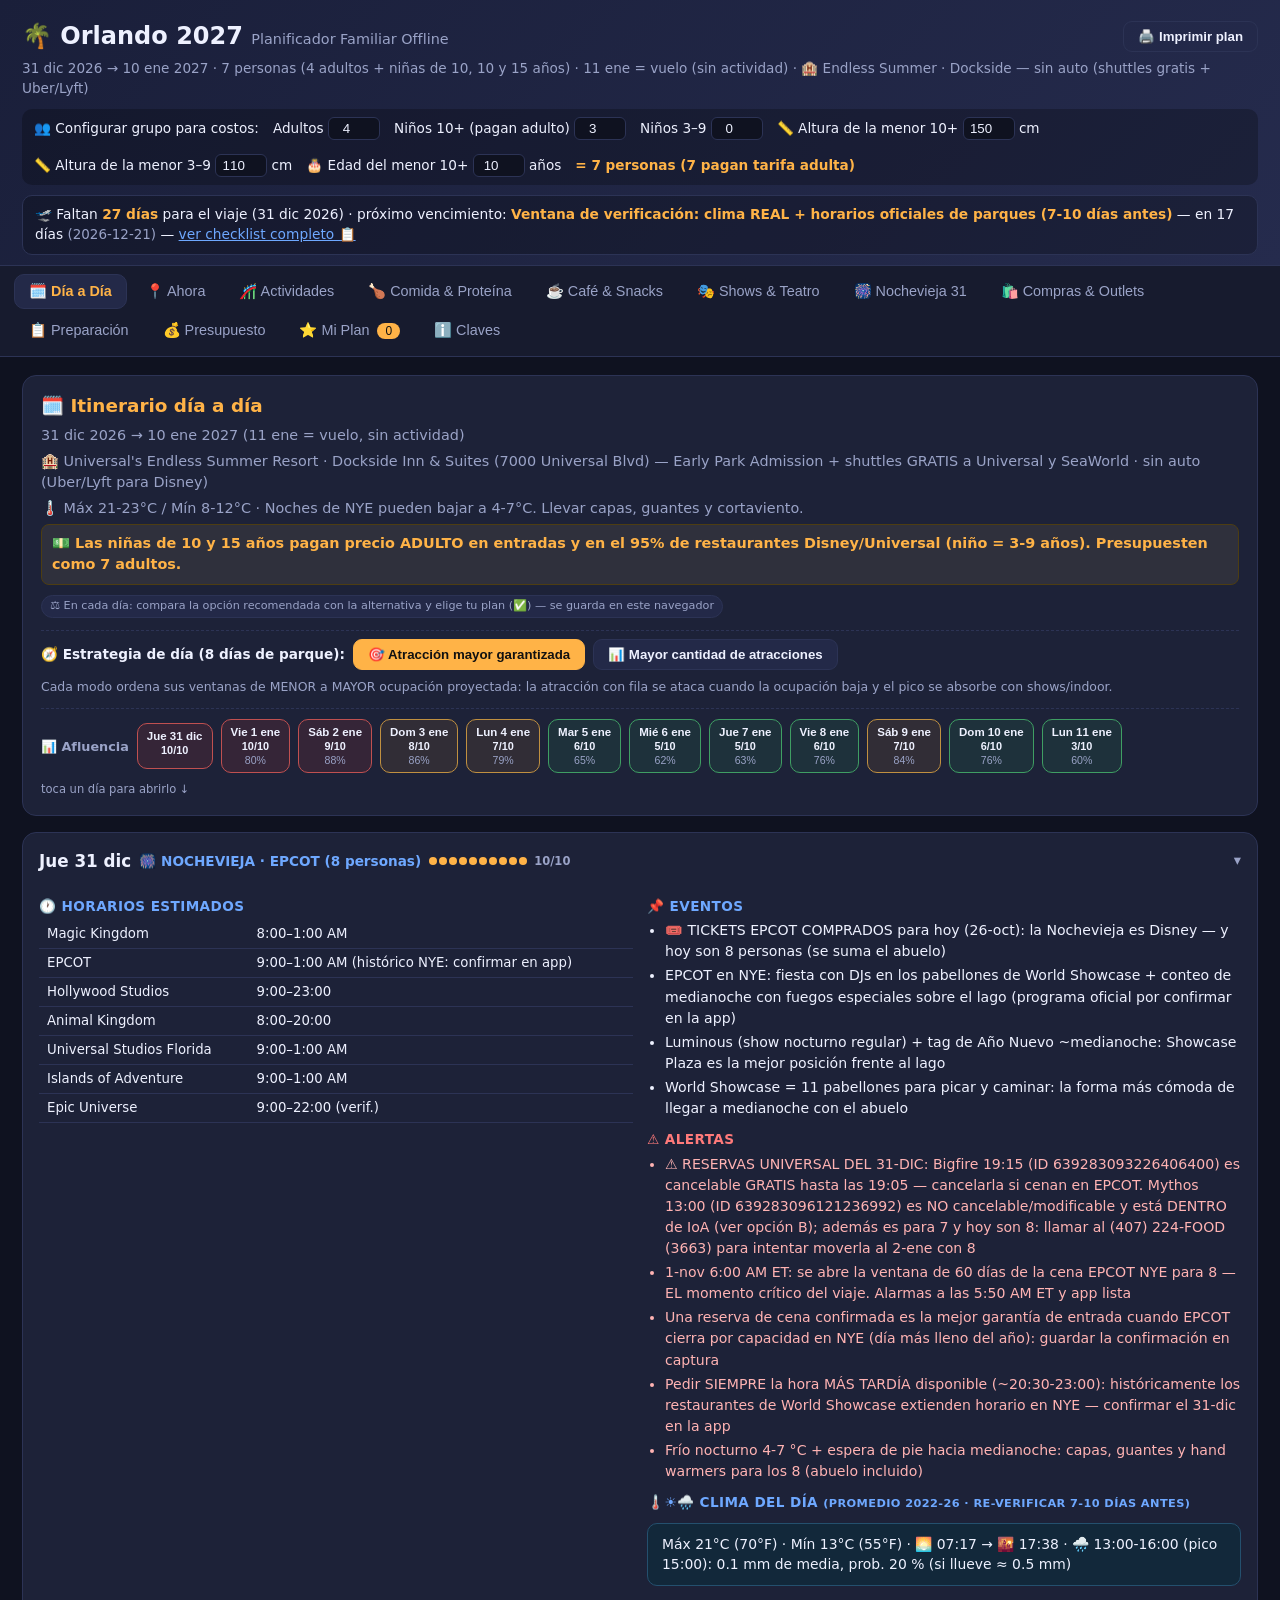
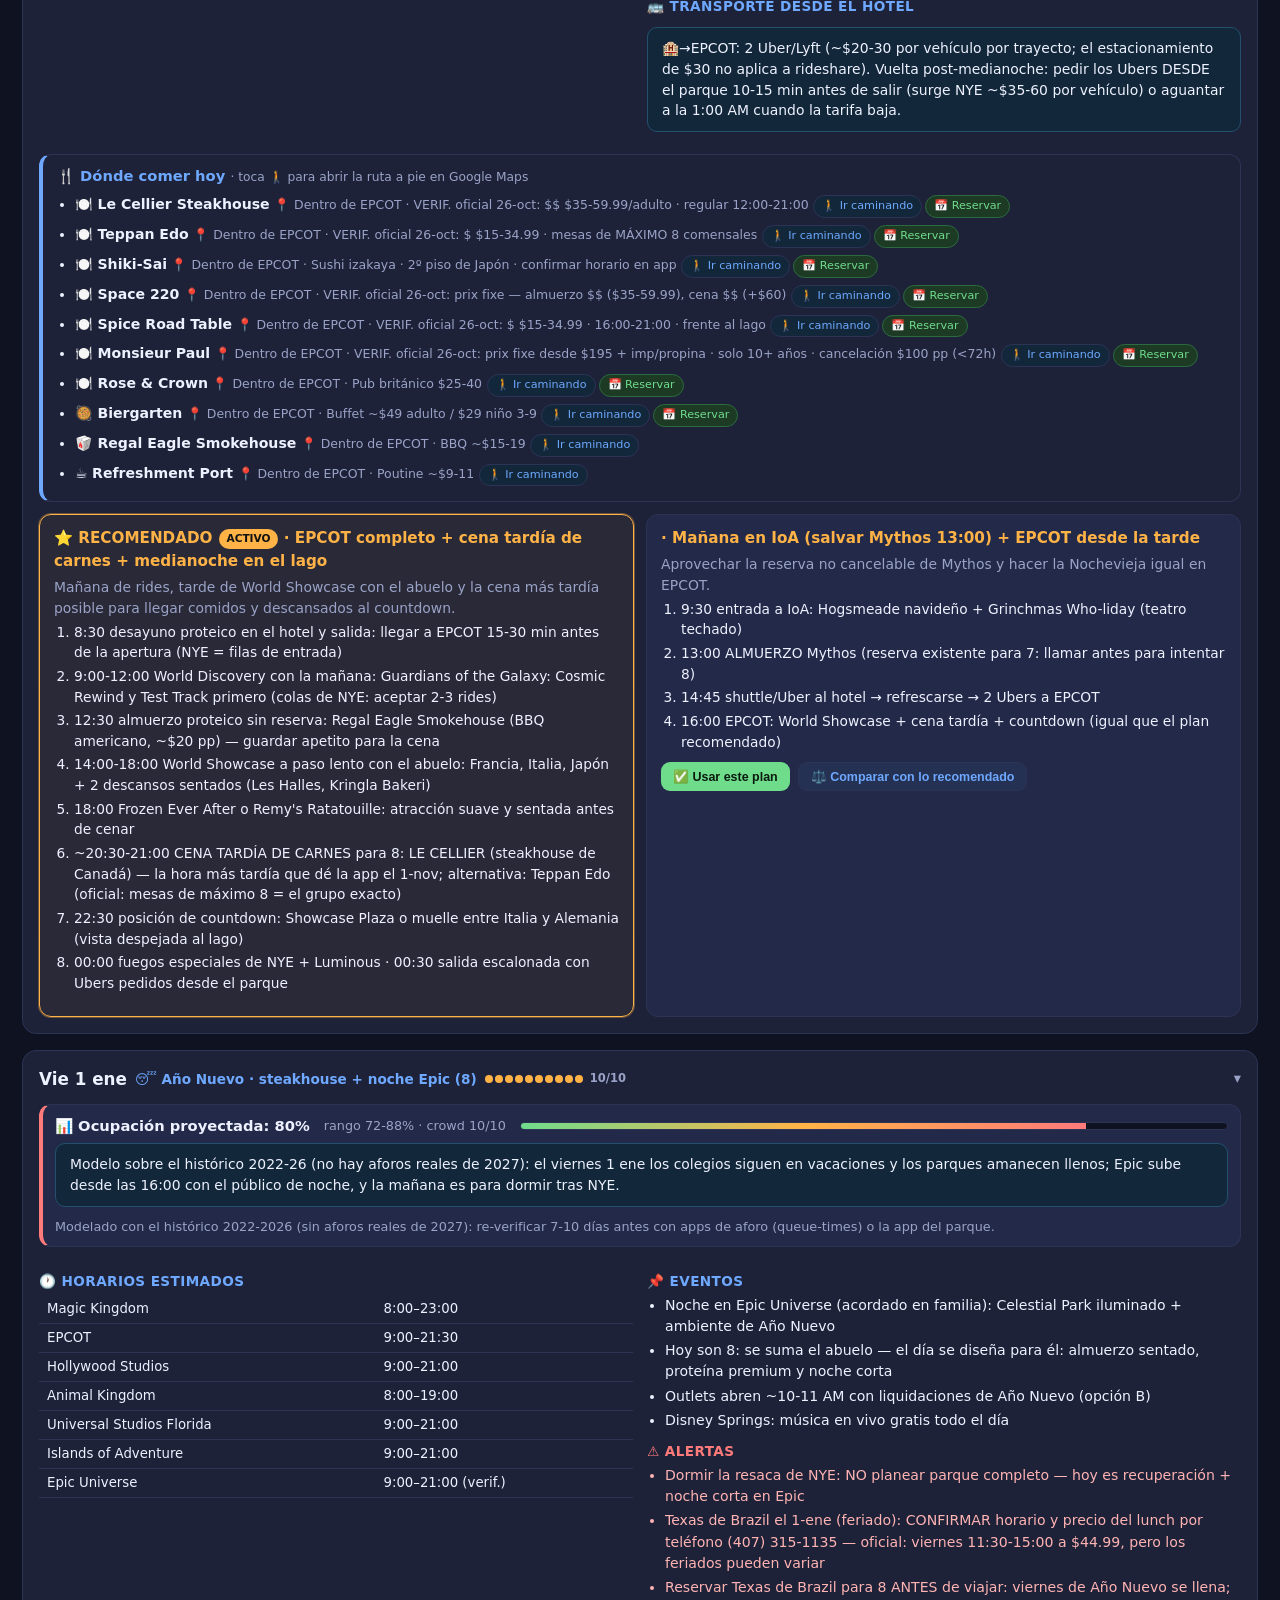
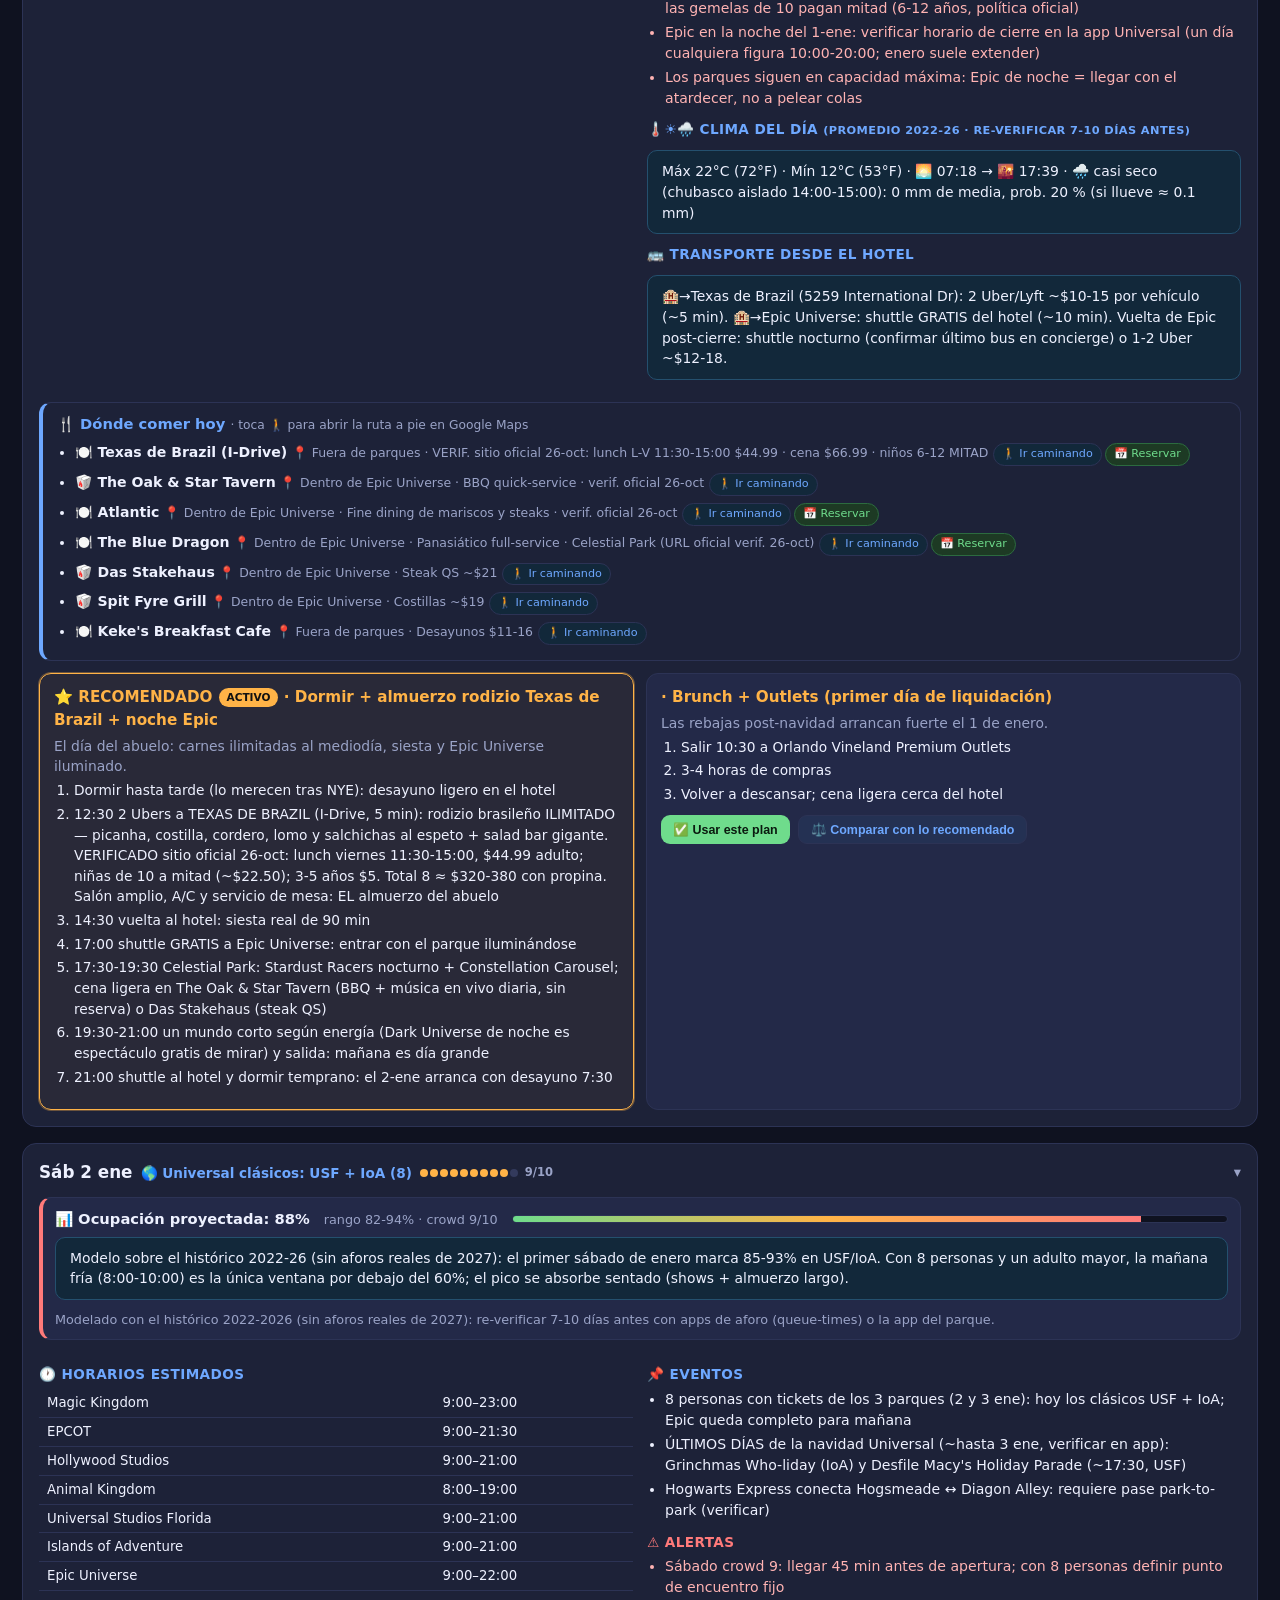
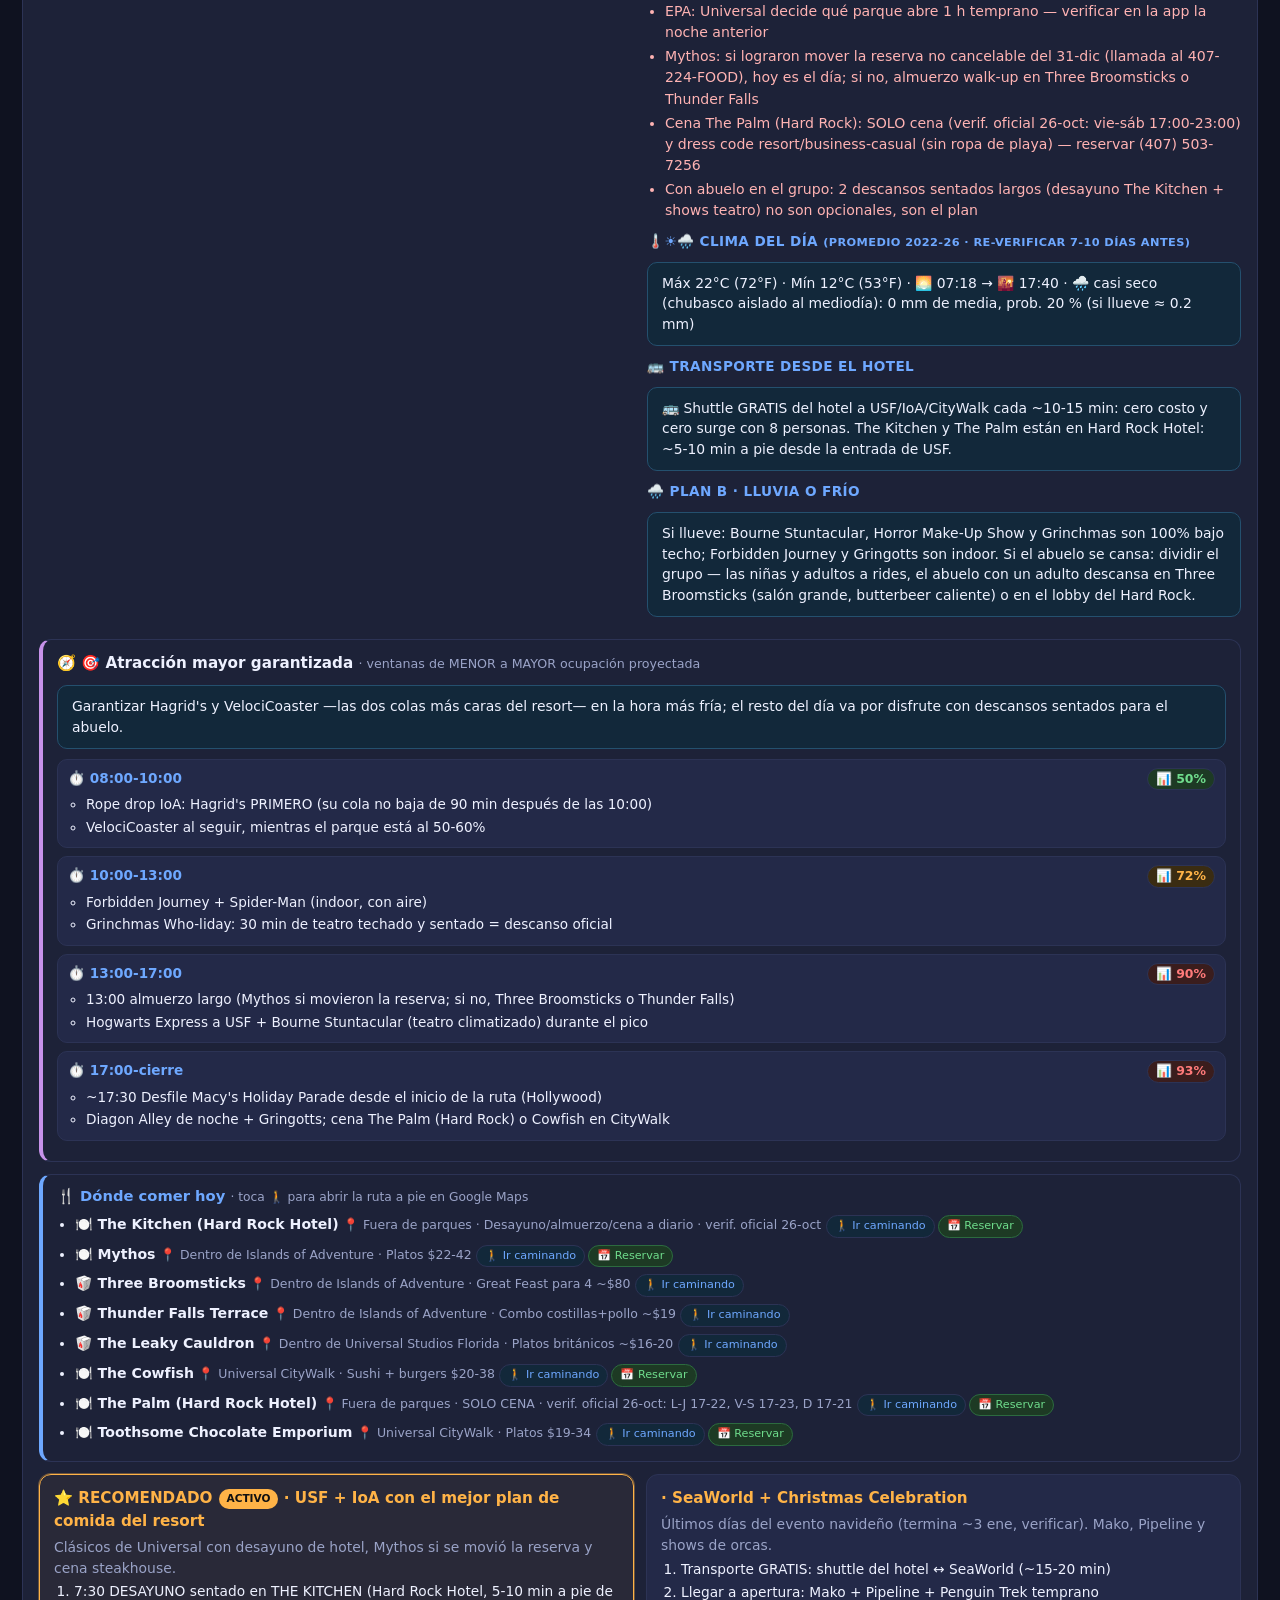
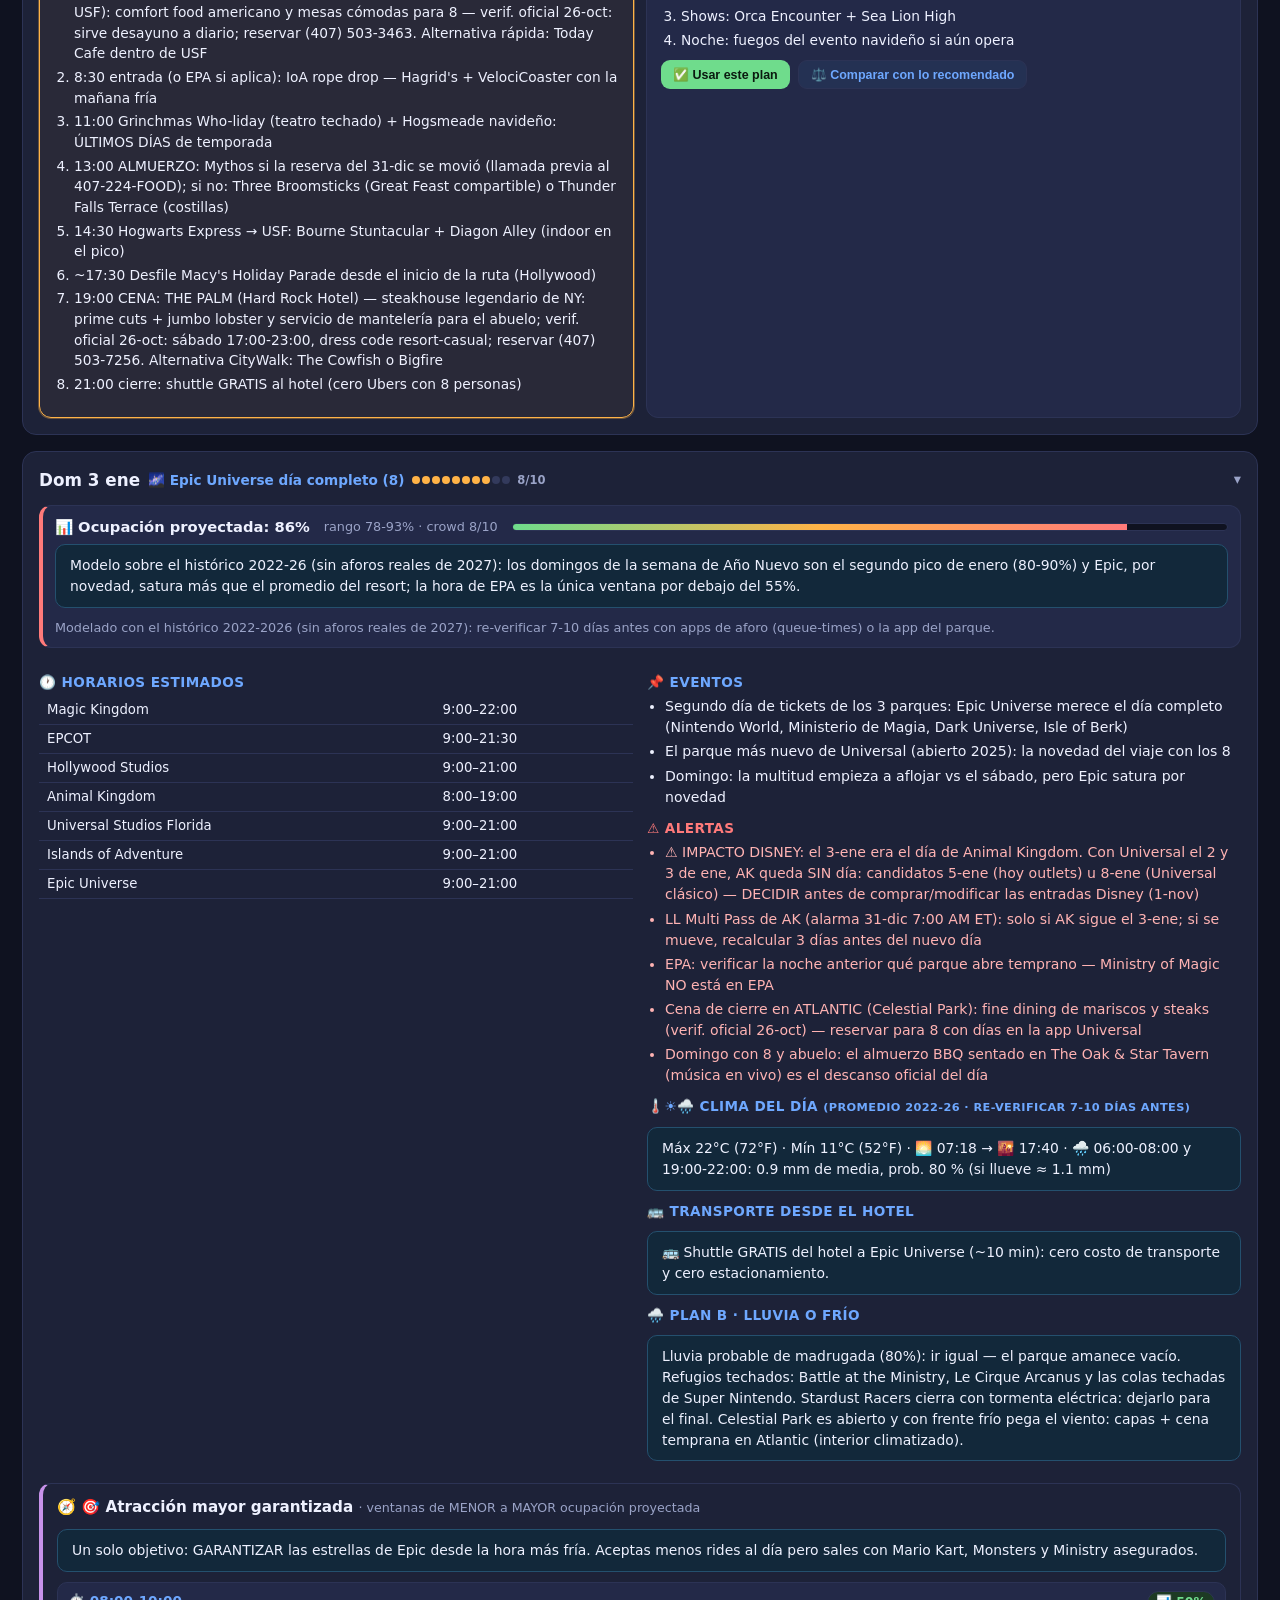
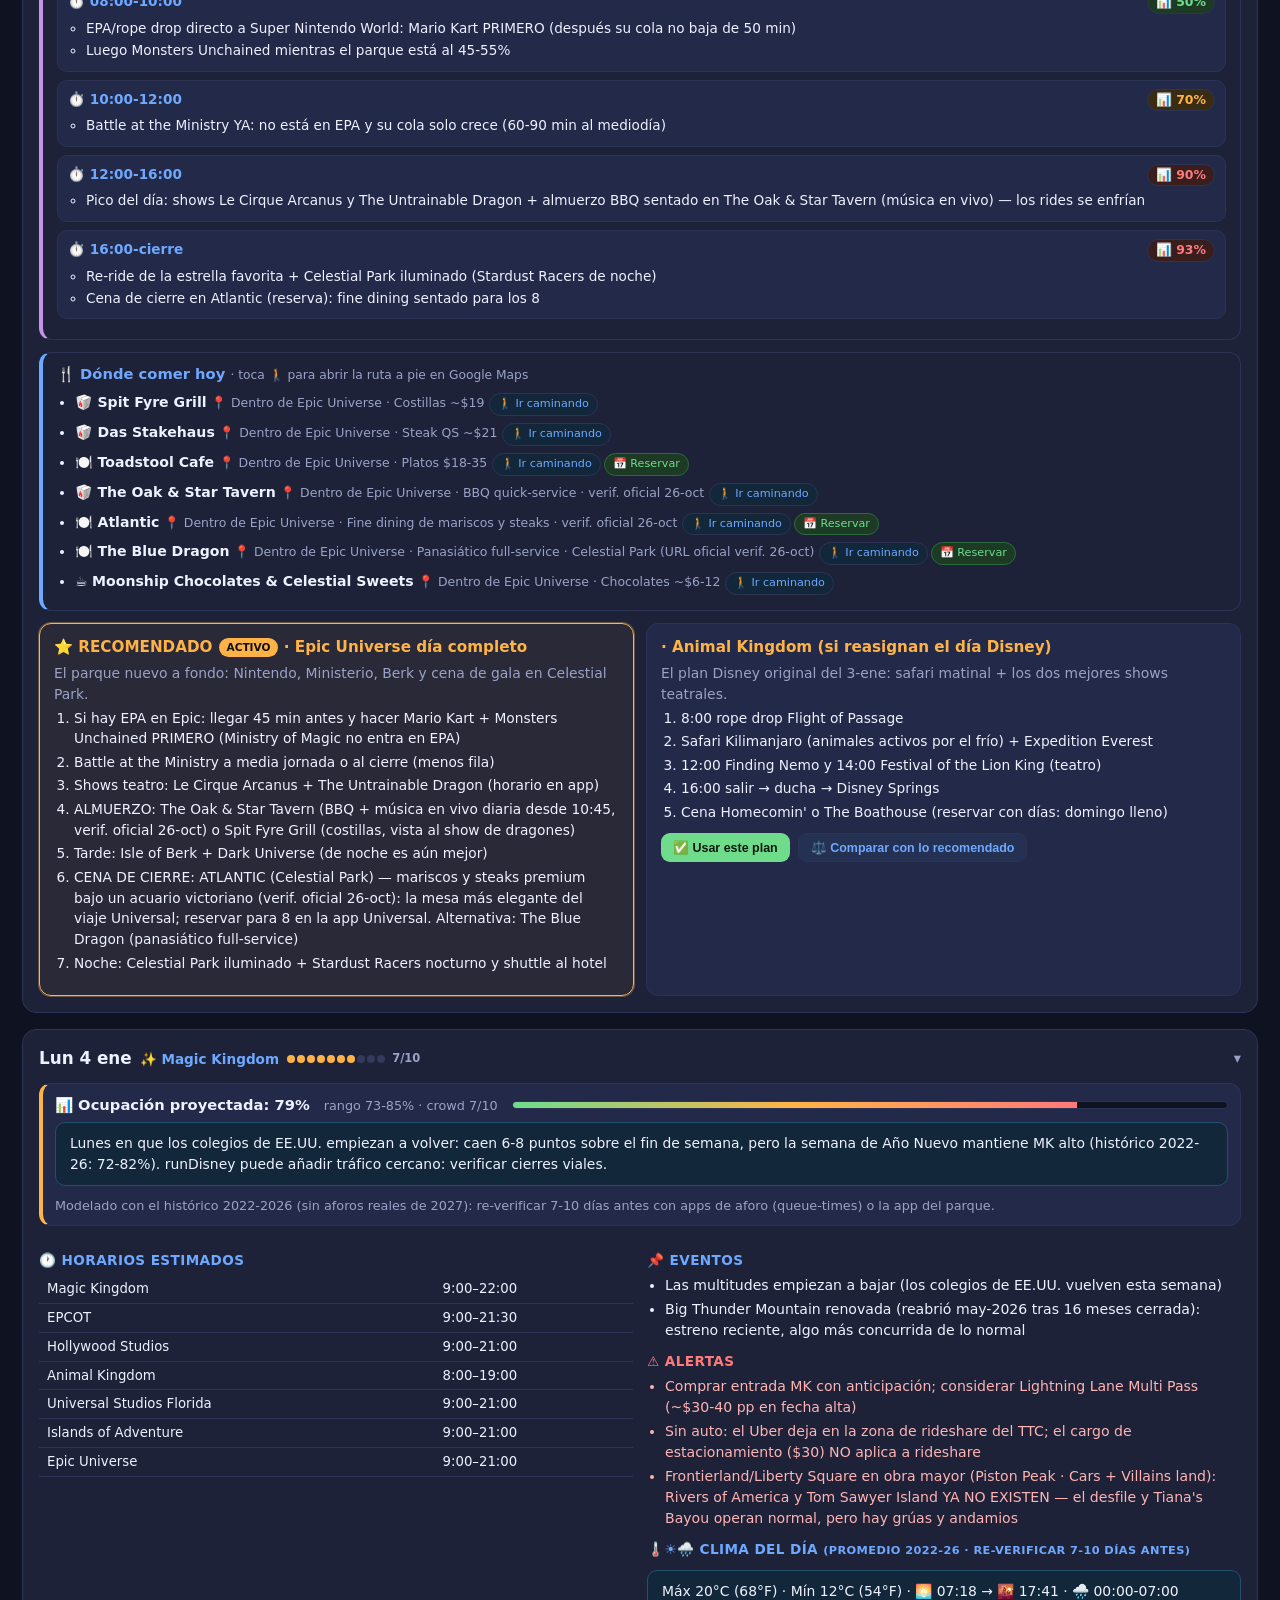
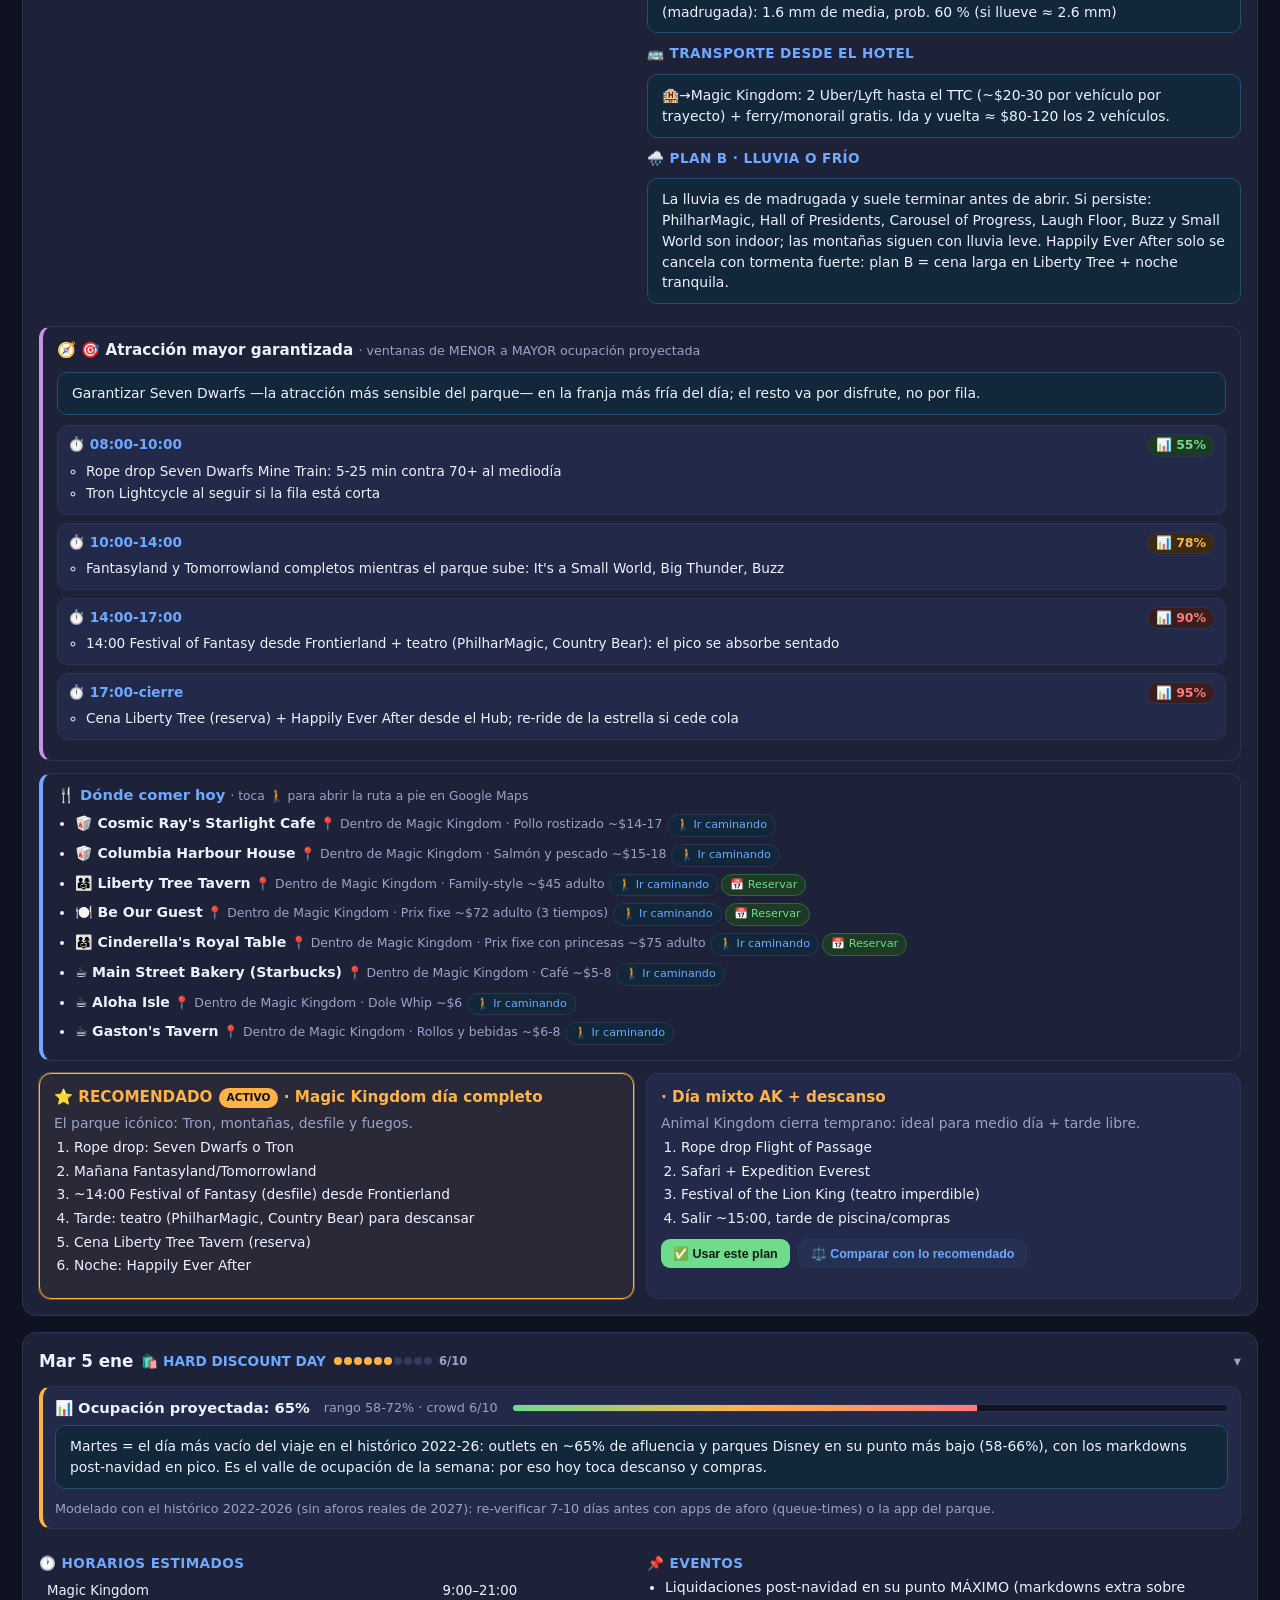
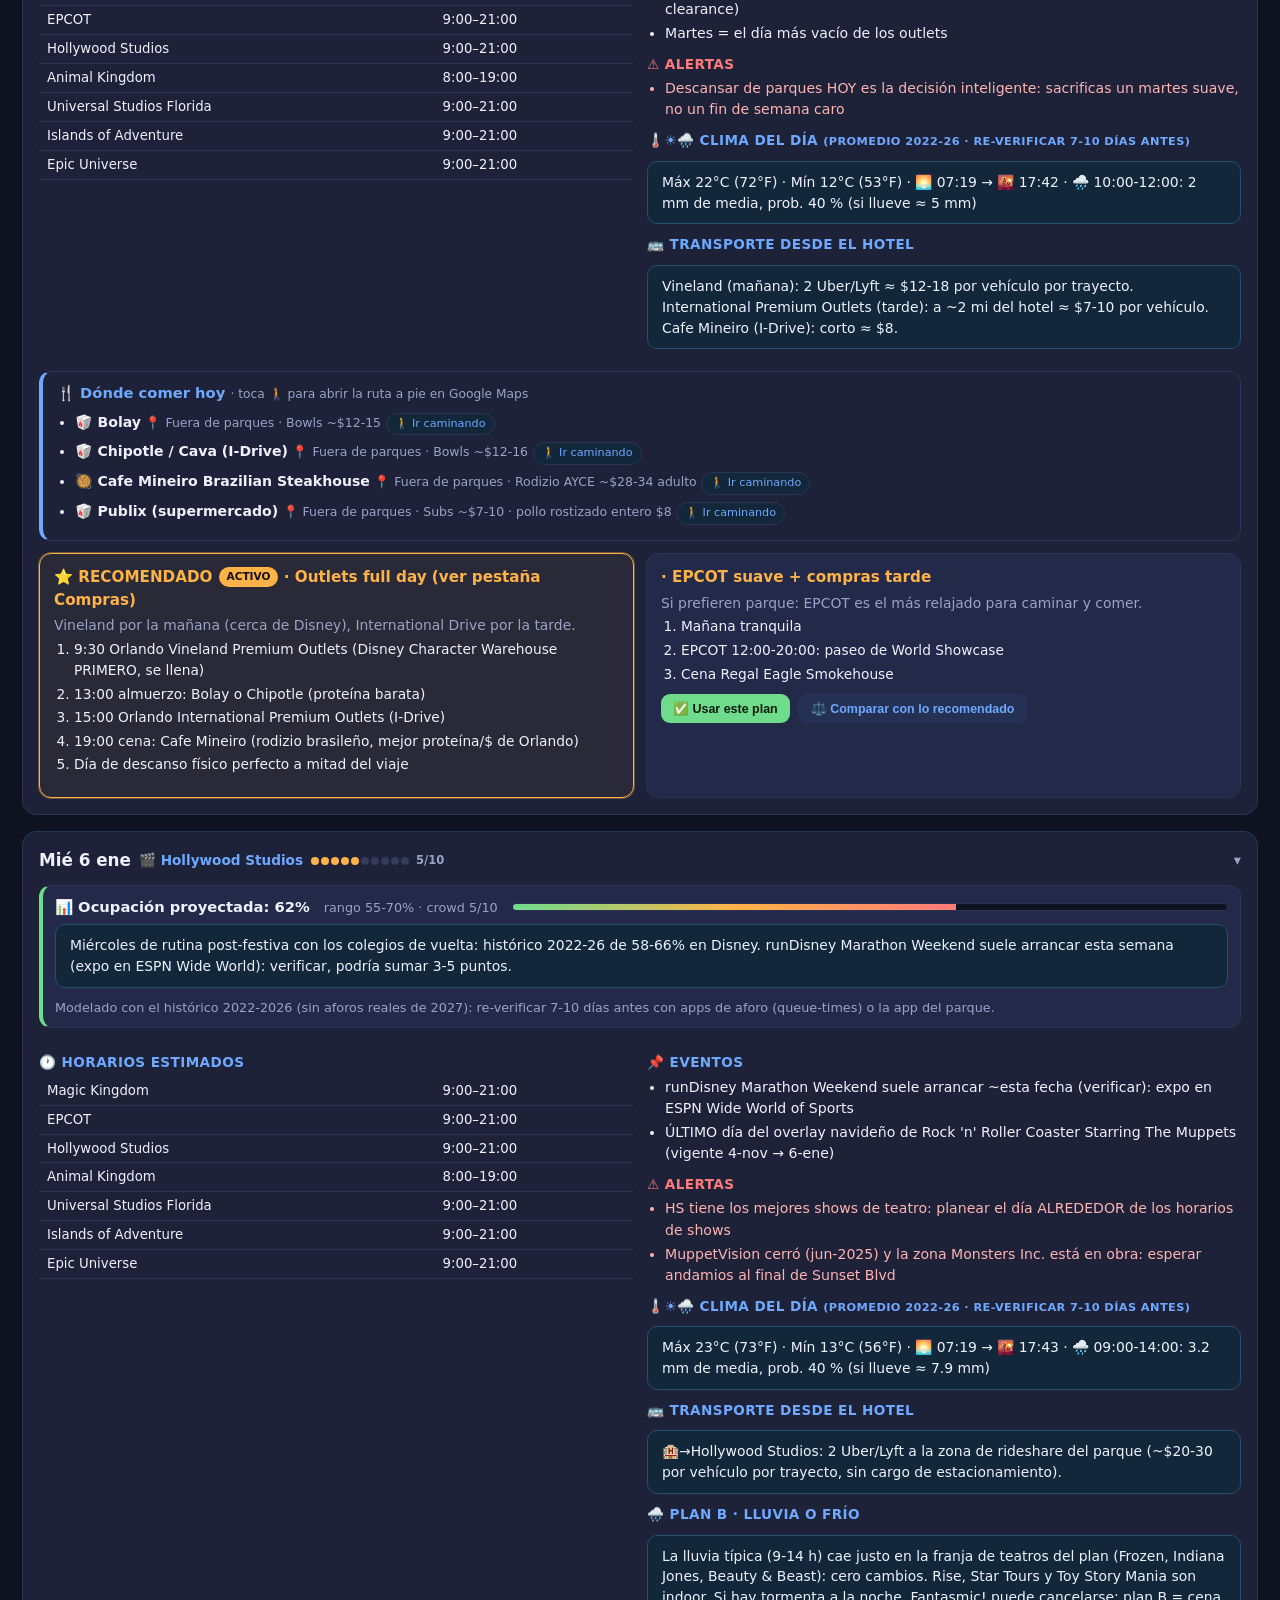
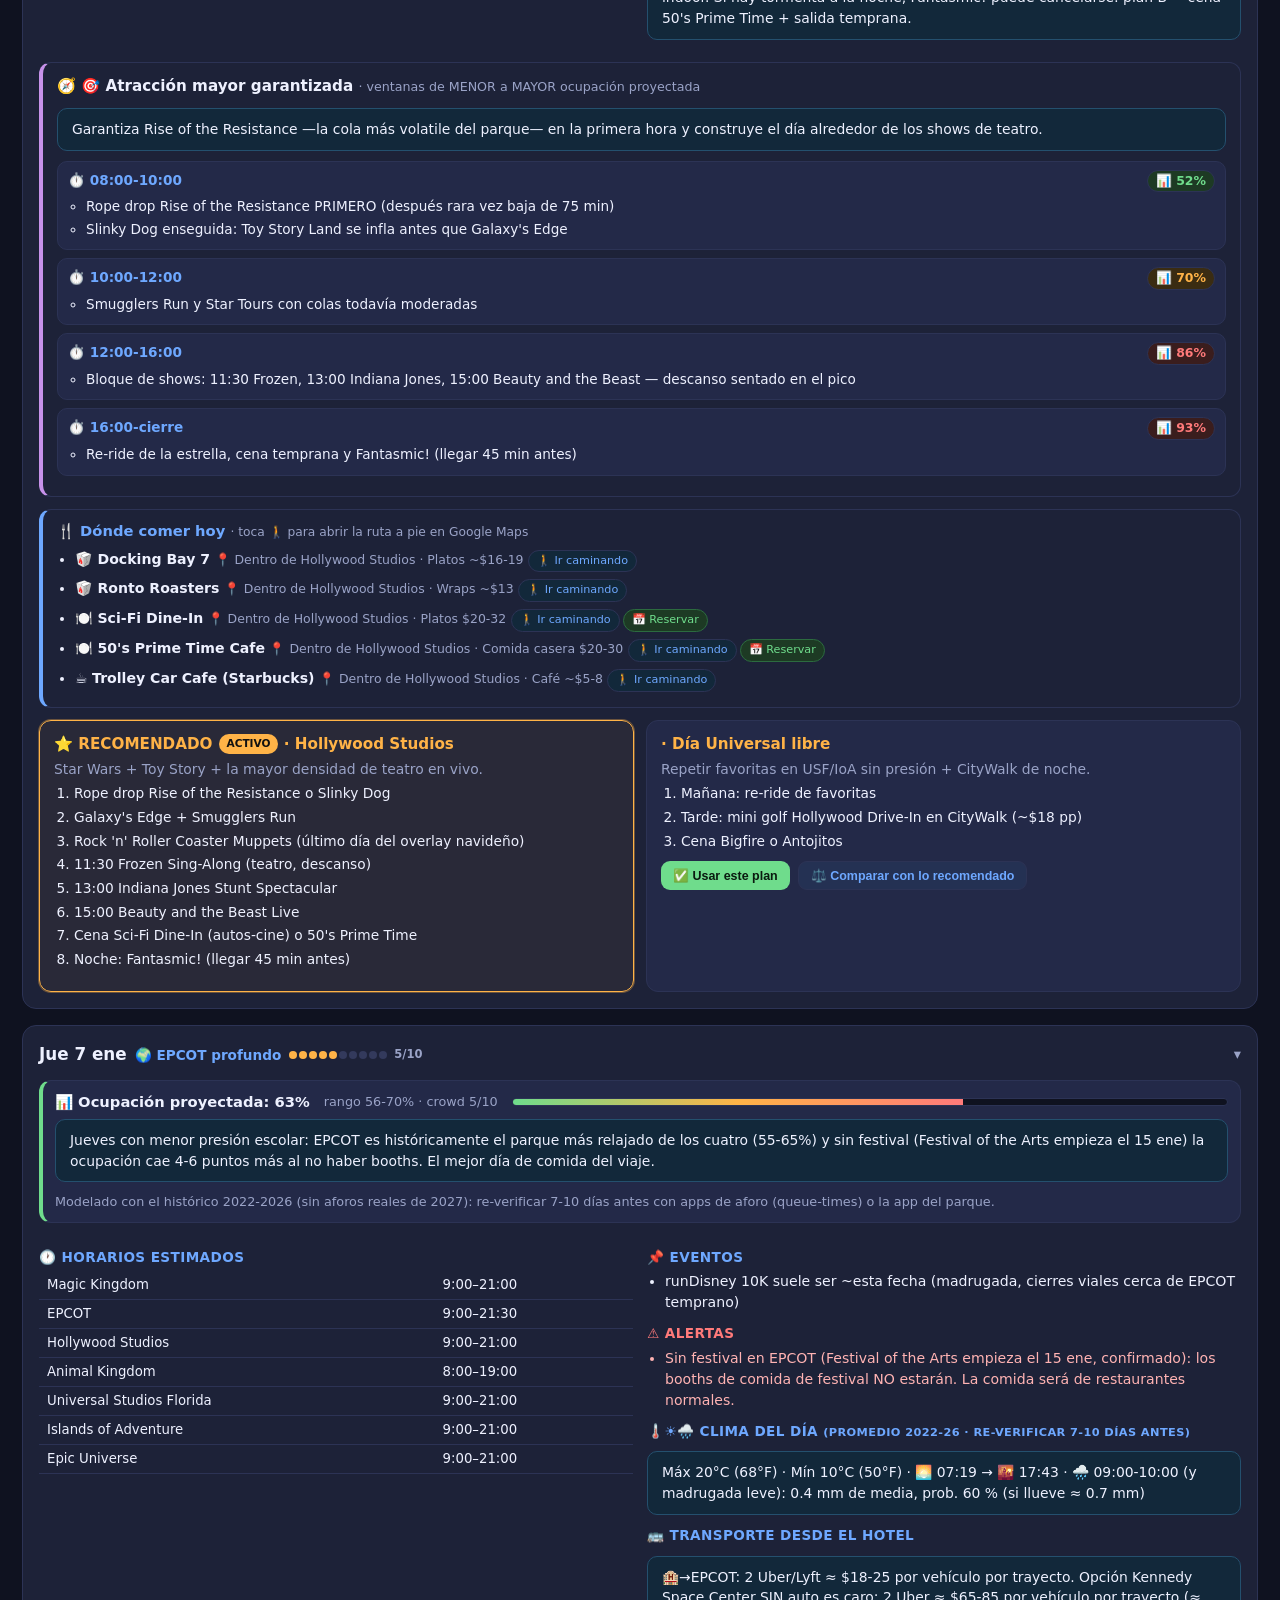
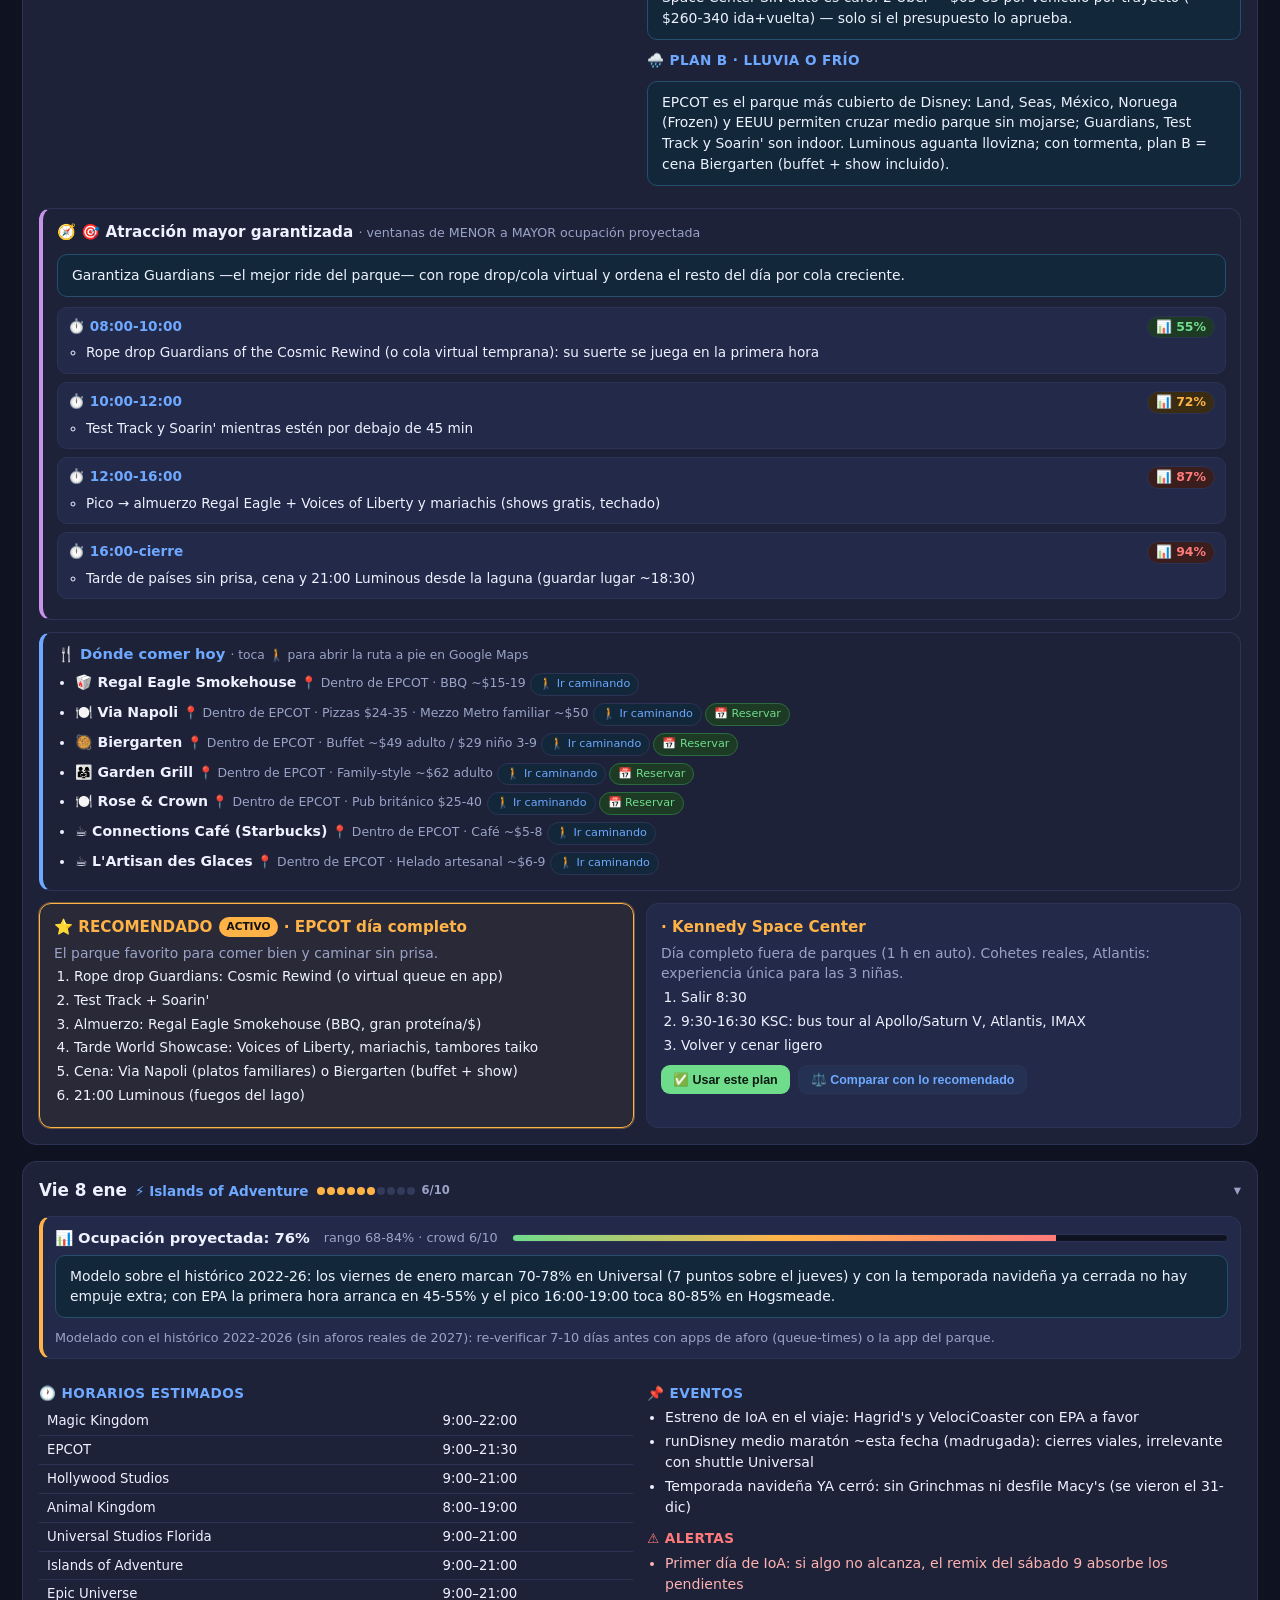
==== commit 8bcde0ec: "v9.4: NYE pasa a EPCOT (tickets comprados, 8 personas con abuelo) — cena tardia de carnes (Le Cellie" ====
--- a/orlando-2027.html
+++ b/orlando-2027.html
@@ -510,7 +510,7 @@
 /* ORLANDO 2027 · Base de datos offline
    Costos: a = adulto/niño 10+ (Disney y Universal cobran ADULTO desde los 10 años), c = niño 3-9 (null si no aplica) */
 const META = {
-  titulo: "Orlando 2027 · Familia 7",
+  titulo: "Orlando 2027 · Familia 7 (+ abuelo: 8 personas del 31-dic al 3-ene)",
   rango: "31 dic 2026 → 10 ene 2027 (11 ene = vuelo, sin actividad)",
   hotel: "Universal's Endless Summer Resort · Dockside Inn & Suites (7000 Universal Blvd) — Early Park Admission + shuttles GRATIS a Universal y SeaWorld · sin auto (Uber/Lyft para Disney)",
   clima: "Máx 21-23°C / Mín 8-12°C · Noches de NYE pueden bajar a 4-7°C. Llevar capas, guantes y cortaviento.",
@@ -525,84 +525,94 @@
 };
 
 const DIAS = [
-{date:"2026-12-31",label:"Jue 31 dic",crowd:10,theme:"🎆 NOCHEVIEJA · Universal",parks:["IoA","USF","CityWalk"],
- hours:{MK:"8:00–1:00 AM",EPCOT:"9:00–1:00 AM",HS:"9:00–23:00",AK:"8:00–20:00",USF:"9:00–1:00 AM",IoA:"9:00–1:00 AM",Epic:"9:00–22:00 (verif.)"},
- events:["Grinchmas Who-liday y Hogsmeade con decoración navideña en IoA (temporada: ~hasta 3 ene)","Desfile Macy's Holiday Parade en USF (~17:30, globos, verificar en app)","USF e IoA abren hasta la 1:00 AM","Celebración GRATIS en CityWalk: música en vivo + confeti a medianoche"],
- warnings:["SIN ticket Disney hoy: el plan Disney arranca el 3 de ene y ahorra ~$1000 — los parques Disney saturan por capacidad todo el día y ya no es su problema","CityWalk se llena al máximo cerca de las 23:00: llegar temprano a la zona Promenade para conseguir lugar","La temporada navideña de Universal termina ~3 ene: Grinchmas y el desfile Macy's hay que verlos HOY","Verificar en la app Universal: horarios extendidos de NYE, qué parque tiene EPA y posibles cierres por capacidad de madrugada","✅ RESERVADO 22-oct-2026 en el portal oficial Universal (7 personas, estado ACTIVE): Mythos almuerzo 31-dic 13:00 (ID 639283096121236992 · última reserva 16:15) + Bigfire cena 31-dic 19:15 (ID 639283093226406400 · 16:00-21:30) — verificado vía API GET. Modificar/cancelar: cuenta Universal o (407) 224-FOOD (3663), NO OpenTable"],transport:"🏨→CityWalk/parques: shuttle GRATIS del hotel cada ~10-15 min (cero costo, cero surge de madrugada). Vuelta 00:15-01:00: confirmar el horario nocturno en concierge; si ya no corre, 1 Uber/Lyft XL ~$12-18 (vs ≈ $80-140 de dos Ubers con surge desde Disney).",weather:{hi:21,lo:13,hiF:70,loF:55,sr:"07:17",ss:"17:38",rain:"13:00-16:00 (pico 15:00)",mm:0.1,mmWet:0.5,prob:20},
+{date:"2026-12-31",label:"Jue 31 dic",crowd:10,theme:"🎆 NOCHEVIEJA · EPCOT (8 personas)",parks:["EPCOT"],
+ hours:{MK:"8:00–1:00 AM",EPCOT:"9:00–1:00 AM (histórico NYE: confirmar en app)",HS:"9:00–23:00",AK:"8:00–20:00",USF:"9:00–1:00 AM",IoA:"9:00–1:00 AM",Epic:"9:00–22:00 (verif.)"},
+ events:["🎟️ TICKETS EPCOT COMPRADOS para hoy (26-oct): la Nochevieja es Disney — y hoy son 8 personas (se suma el abuelo)","EPCOT en NYE: fiesta con DJs en los pabellones de World Showcase + conteo de medianoche con fuegos especiales sobre el lago (programa oficial por confirmar en la app)","Luminous (show nocturno regular) + tag de Año Nuevo ~medianoche: Showcase Plaza es la mejor posición frente al lago","World Showcase = 11 pabellones para picar y caminar: la forma más cómoda de llegar a medianoche con el abuelo"],
+ warnings:["⚠️ RESERVAS UNIVERSAL DEL 31-DIC: Bigfire 19:15 (ID 639283093226406400) es cancelable GRATIS hasta las 19:05 — cancelarla si cenan en EPCOT. Mythos 13:00 (ID 639283096121236992) es NO cancelable/modificable y está DENTRO de IoA (ver opción B); además es para 7 y hoy son 8: llamar al (407) 224-FOOD (3663) para intentar moverla al 2-ene con 8","1-nov 6:00 AM ET: se abre la ventana de 60 días de la cena EPCOT NYE para 8 — EL momento crítico del viaje. Alarmas a las 5:50 AM ET y app lista","Una reserva de cena confirmada es la mejor garantía de entrada cuando EPCOT cierra por capacidad en NYE (día más lleno del año): guardar la confirmación en captura","Pedir SIEMPRE la hora MÁS TARDÍA disponible (~20:30-23:00): históricamente los restaurantes de World Showcase extienden horario en NYE — confirmar el 31-dic en la app","Frío nocturno 4-7 °C + espera de pie hacia medianoche: capas, guantes y hand warmers para los 8 (abuelo incluido)"],
+ transport:"🏨→EPCOT: 2 Uber/Lyft (~$20-30 por vehículo por trayecto; el estacionamiento de $30 no aplica a rideshare). Vuelta post-medianoche: pedir los Ubers DESDE el parque 10-15 min antes de salir (surge NYE ~$35-60 por vehículo) o aguantar a la 1:00 AM cuando la tarifa baja.",
+ weather:{hi:21,lo:13,hiF:70,loF:55,sr:"07:17",ss:"17:38",rain:"13:00-16:00 (pico 15:00)",mm:0.1,mmWet:0.5,prob:20},
  options:[
-  {reco:true,title:"IoA + medianoche gratis en CityWalk",summary:"El parque navideño de Universal hasta la 1:00 AM y el conteo sin gastar un dólar extra.",
-   steps:["Entrar ~10:30 (o con EPA, 30-45 min antes): Hagrid's y VelociCoaster con la mañana","13:00 ALMUERZO en MYTHOS (✅ RESERVADO 22-oct · ID 639283096121236992: el 31-dic solo sirve hasta 16:15) — steaks y sopas en interior cálido, el mejor restaurante de parque de EE.UU.","14:00-16:30 pico → Grinchmas Who-liday (teatro techado, sentado) + Frog Choir; rides solo si cola <40 min","17:30 Hogsmeade iluminado + re-ride de la favorita","19:15 CENA en BIGFIRE (✅ RESERVADO 22-oct · ID 639283093226406400; verificado 16:00-21:30): carne al fuego de leña; salen ~20:45","21:00-22:30 re-rides nocturnos en IoA: el parque cede un poco mientras CityWalk se llena","23:15 caminar a CityWalk (2 min): música gratis en la Promenade y lugar para el conteo","00:00 confeti a medianoche · 00:15-01:00 re-ride final o shuttle al hotel"]},
-  {title:"USF · desfile de los últimos días + Diagon Alley",parks:["USF","CityWalk"],summary:"La otra mitad de Harry Potter, Bourne y el desfile navideño con globos gigantes.",
-vs:{aFavor:["Desfile Macy's ~17:30 con globos gigantes reales: único y con horas contadas (temporada ~hasta 3 ene)","Bourne Stuntacular y Horror Make-Up: shows techados con A/C para descansar del frío","Diagon Alley iluminada + Escape from Gringotts hasta el cierre de la 1:00 AM"],
- enContra:["Pierden la decoración navideña de Hogsmeade y Grinchmas: viven SOLO en IoA","Sin pase park-to-park (verificar) no pueden cruzar a IoA en la noche","IoA concentra los dos thrill estrella del viaje: Hagrid's y VelociCoaster"],
- cambiaSi:"Si su pase NO es park-to-park (confirmar en la app), o si el desfile de Macy's es prioridad familiar innegociable",
- baseReco:"IoA da la noche completa con la navidad que cierra temporada y CityWalk queda a un paso; USF los cubrirá el sábado 9 con el remix Universal"},
-   steps:["15:00 entrada: Diagon Alley + Escape from Gringotts","Bourne Stuntacular + Horror Make-Up Show (teatro, calor)","~17:30 desfile Macy's desde el inicio de la ruta (Hollywood)","Noche: re-rides hasta la 1:00 AM → conteo en CityWalk"]}]},
-{date:"2027-01-01",label:"Vie 1 ene",crowd:10,theme:"😴 Año Nuevo · día suave",parks:["Springs"],
- hours:{MK:"8:00–23:00",EPCOT:"9:00–21:30",HS:"9:00–21:00",AK:"8:00–19:00",USF:"9:00–21:00",IoA:"9:00–21:00",Epic:"9:00–21:00"},
- events:["Outlets abren ~10-11 AM con liquidaciones de Año Nuevo","Disney Springs: música en vivo gratis todo el día","Posible Citrus Bowl (fútbol americano) en Camping World Stadium"],
- warnings:["Todos cansados de NYE: NO planear parque exigente","Los parques siguen en capacidad máxima"],transport:"🏨→Disney Springs: 2 Uber/Lyft (~$15-25 por vehículo por trayecto). Si prefieren outlets: Vineland ≈ $12-18 por vehículo. Brunch Keke's (I-Drive): ~$8, a 5 min del hotel.",weather:{hi:22,lo:12,hiF:72,loF:53,sr:"07:18",ss:"17:39",rain:"casi seco (chubasco aislado 14:00-15:00)",mm:0,mmWet:0.1,prob:20},
- ocupacion:{pct:80,rango:"72-88%",porQue:"Modelo sobre el histórico 2022-26 (no hay aforos reales de 2027): el viernes 1 ene los colegios siguen en vacaciones; Disney Springs satura desde mediodía con música en vivo y los parques Disney cierran por capacidad. La mañana (72%) es el único tramo fresco del día."},
+  {reco:true,title:"EPCOT completo + cena tardía de carnes + medianoche en el lago",summary:"Mañana de rides, tarde de World Showcase con el abuelo y la cena más tardía posible para llegar comidos y descansados al countdown.",
+   steps:["8:30 desayuno proteico en el hotel y salida: llegar a EPCOT 15-30 min antes de la apertura (NYE = filas de entrada)","9:00-12:00 World Discovery con la mañana: Guardians of the Galaxy: Cosmic Rewind y Test Track primero (colas de NYE: aceptar 2-3 rides)","12:30 almuerzo proteico sin reserva: Regal Eagle Smokehouse (BBQ americano, ~$20 pp) — guardar apetito para la cena","14:00-18:00 World Showcase a paso lento con el abuelo: Francia, Italia, Japón + 2 descansos sentados (Les Halles, Kringla Bakeri)","18:00 Frozen Ever After o Remy's Ratatouille: atracción suave y sentada antes de cenar","~20:30-21:00 CENA TARDÍA DE CARNES para 8: LE CELLIER (steakhouse de Canadá) — la hora más tardía que dé la app el 1-nov; alternativa: Teppan Edo (oficial: mesas de máximo 8 = el grupo exacto)","22:30 posición de countdown: Showcase Plaza o muelle entre Italia y Alemania (vista despejada al lago)","00:00 fuegos especiales de NYE + Luminous · 00:30 salida escalonada con Ubers pedidos desde el parque"]},
+  {title:"Mañana en IoA (salvar Mythos 13:00) + EPCOT desde la tarde",parks:["IoA","EPCOT"],summary:"Aprovechar la reserva no cancelable de Mythos y hacer la Nochevieja igual en EPCOT.",
+   vs:{aFavor:["Salvan Mythos 13:00 (no cancelable): el mejor restaurante de parque de EE.UU., caliente y sentado","Grinchmas y Hogsmeade navideño se viven hoy: la temporada termina ~3 ene","El pase Universal ya está pagado: la mañana en IoA cuesta $0 extra"],
+    enContra:["Doble parque en el día MÁS lleno del año: dos entradas con fila y riesgo de cierre por capacidad","Llegar a EPCOT ~15:30-16:00 sacrifica la mañana fría y las colas bajas de World Discovery","Mythos está a nombre de 7: el abuelo queda fuera de la mesa salvo que el (407) 224-FOOD la amplíe"],
+    cambiaSi:"Solo si Universal se niega a mover Mythos y no quieren perder la reserva no cancelable, o si Grinchmas es prioridad innegociable",
+    baseReco:"Con tickets EPCOT ya comprados y 8 personas (una mayor), un solo parque en NYE es la decisión cómoda: menos traslados, cena sentada tardía y countdown a 3 min del restaurante"},
+   steps:["9:30 entrada a IoA: Hogsmeade navideño + Grinchmas Who-liday (teatro techado)","13:00 ALMUERZO Mythos (reserva existente para 7: llamar antes para intentar 8)","14:45 shuttle/Uber al hotel → refrescarse → 2 Ubers a EPCOT","16:00 EPCOT: World Showcase + cena tardía + countdown (igual que el plan recomendado)"]}]},
+{date:"2027-01-01",label:"Vie 1 ene",crowd:10,theme:"😴 Año Nuevo · steakhouse + noche Epic (8)",parks:["Otros","Epic"],
+ hours:{MK:"8:00–23:00",EPCOT:"9:00–21:30",HS:"9:00–21:00",AK:"8:00–19:00",USF:"9:00–21:00",IoA:"9:00–21:00",Epic:"9:00–21:00 (verif.)"},
+ events:["Noche en Epic Universe (acordado en familia): Celestial Park iluminado + ambiente de Año Nuevo","Hoy son 8: se suma el abuelo — el día se diseña para él: almuerzo sentado, proteína premium y noche corta","Outlets abren ~10-11 AM con liquidaciones de Año Nuevo (opción B)","Disney Springs: música en vivo gratis todo el día"],
+ warnings:["Dormir la resaca de NYE: NO planear parque completo — hoy es recuperación + noche corta en Epic","Texas de Brazil el 1-ene (feriado): CONFIRMAR horario y precio del lunch por teléfono (407) 315-1135 — oficial: viernes 11:30-15:00 a $44.99, pero los feriados pueden variar","Reservar Texas de Brazil para 8 ANTES de viajar: viernes de Año Nuevo se llena; las gemelas de 10 pagan mitad (6-12 años, política oficial)","Epic en la noche del 1-ene: verificar horario de cierre en la app Universal (un día cualquiera figura 10:00-20:00; enero suele extender)","Los parques siguen en capacidad máxima: Epic de noche = llegar con el atardecer, no a pelear colas"],
+ transport:"🏨→Texas de Brazil (5259 International Dr): 2 Uber/Lyft ~$10-15 por vehículo (~5 min). 🏨→Epic Universe: shuttle GRATIS del hotel (~10 min). Vuelta de Epic post-cierre: shuttle nocturno (confirmar último bus en concierge) o 1-2 Uber ~$12-18.",
+ weather:{hi:22,lo:12,hiF:72,loF:53,sr:"07:18",ss:"17:39",rain:"casi seco (chubasco aislado 14:00-15:00)",mm:0,mmWet:0.1,prob:20},
+ ocupacion:{pct:80,rango:"72-88%",porQue:"Modelo sobre el histórico 2022-26 (no hay aforos reales de 2027): el viernes 1 ene los colegios siguen en vacaciones y los parques amanecen llenos; Epic sube desde las 16:00 con el público de noche, y la mañana es para dormir tras NYE."},
  options:[
-  {reco:true,title:"Dormir + Disney Springs",summary:"Mañana libre, brunch, caminar Disney Springs (gratis), cena con show.",
-   steps:["Dormir hasta tarde","Brunch: Keke's o Hash House (I-Drive)","Tarde en Disney Springs: tiendas + música gratis en vivo","Cena: Raglan Road (show irlandés incluido) o The Polite Pig"]},
+  {reco:true,title:"Dormir + almuerzo rodizio Texas de Brazil + noche Epic",summary:"El día del abuelo: carnes ilimitadas al mediodía, siesta y Epic Universe iluminado.",
+   steps:["Dormir hasta tarde (lo merecen tras NYE): desayuno ligero en el hotel","12:30 2 Ubers a TEXAS DE BRAZIL (I-Drive, 5 min): rodizio brasileño ILIMITADO — picanha, costilla, cordero, lomo y salchichas al espeto + salad bar gigante. VERIFICADO sitio oficial 26-oct: lunch viernes 11:30-15:00, $44.99 adulto; niñas de 10 a mitad (~$22.50); 3-5 años $5. Total 8 ≈ $320-380 con propina. Salón amplio, A/C y servicio de mesa: EL almuerzo del abuelo","14:30 vuelta al hotel: siesta real de 90 min","17:00 shuttle GRATIS a Epic Universe: entrar con el parque iluminándose","17:30-19:30 Celestial Park: Stardust Racers nocturno + Constellation Carousel; cena ligera en The Oak & Star Tavern (BBQ + música en vivo diaria, sin reserva) o Das Stakehaus (steak QS)","19:30-21:00 un mundo corto según energía (Dark Universe de noche es espectáculo gratis de mirar) y salida: mañana es día grande","21:00 shuttle al hotel y dormir temprano: el 2-ene arranca con desayuno 7:30"]},
   {title:"Brunch + Outlets (primer día de liquidación)",parks:["Otros"],summary:"Las rebajas post-navidad arrancan fuerte el 1 de enero.",
-vs:{aFavor:["1 de ene = pico de liquidaciones: markdowns sobre markdowns","Vineland concentra el Disney Character Warehouse, que se llena","Evitan el tráfico y la multitud de Disney Springs en su día más lleno"],
- enContra:["Pierden Disney Springs gratis con música en vivo y cena con show","Arrancan tarde tras la resaca de NYE y ya sin energía","Un día más de tiendas antes del outlet-day del 5 ene"],
- cambiaSi:"Si prefieren recuperar el día con parque suave y cena con show (Raglan Road) en vez de filas de outlet",
- baseReco:"Dormir la resaca de NYE + Disney Springs es gratis, caminable y sin reservas: el día 1 debe recuperar energía, no gastarla"},
+   vs:{aFavor:["1 de ene = pico de liquidaciones: markdowns sobre markdowns","Vineland concentra el Disney Character Warehouse, que se llena","Evitan el tráfico y la multitud de Disney Springs en su día más lleno"],
+    enContra:["Pierden el almuerzo rodizio del abuelo y la noche de Epic ya acordada","Arrancan tarde tras la resaca de NYE y ya sin energía","Un día más de tiendas antes del outlet-day del 5 ene"],
+    cambiaSi:"Si la familia prefiere compras sobre el almuerzo especial y la noche de Epic — el rodizio queda para otro día (cena $66.99)",
+    baseReco:"El 1-ene ya está acordado: almuerzo de carnes para el abuelo + Epic de noche; las liquidaciones fuertes tienen su día el 5-ene"},
    steps:["Salir 10:30 a Orlando Vineland Premium Outlets","3-4 horas de compras","Volver a descansar; cena ligera cerca del hotel"]}]},
-{date:"2027-01-02",label:"Sáb 2 ene",crowd:9,theme:"🌌 Epic Universe",parks:["Epic"],
+{date:"2027-01-02",label:"Sáb 2 ene",crowd:9,theme:"🌎 Universal clásicos: USF + IoA (8)",parks:["USF","IoA"],
  hours:{MK:"9:00–23:00",EPCOT:"9:00–21:30",HS:"9:00–21:00",AK:"8:00–19:00",USF:"9:00–21:00",IoA:"9:00–21:00",Epic:"9:00–22:00"},
- events:["El parque más nuevo de Universal (abierto 2025): Nintendo World, Dark Universe, How to Train Your Dragon, Ministerio de Magia"],
- warnings:["Tu pase SÍ incluye Epic Universe (confirmado): cero trámites — solo verificar pase park-to-park para Hogwarts Express","Sábado = muy lleno; llegar 45 min antes de apertura","EPA: Universal decide qué parque abre 1 h temprano cada día — verificar en la app la noche anterior. Ministry of Magic NO está en EPA"],transport:"🚌 Shuttle GRATIS del hotel a Epic Universe (~10 min): cero costo de transporte y cero estacionamiento.",weather:{hi:22,lo:12,hiF:72,loF:53,sr:"07:18",ss:"17:40",rain:"casi seco (chubasco aislado al mediodía)",mm:0,mmWet:0.2,prob:20},planB:"Si llueve: Battle at the Ministry y Le Cirque Arcanus son 100% bajo techo y las colas de Super Nintendo son techadas. Stardust Racers cierra con tormenta eléctrica: re-ride al final si escampa. Celestial Park es muy abierto y con frente frío pega el viento: capas.",
- ocupacion:{pct:90,rango:"85-95%",porQue:"Sábado del primer fin de semana completo de Año Nuevo: en el histórico 2022-26 los sábados de esta semana marcan 88-93% y Epic, como novedad, satura más que el promedio. Solo la hora de EPA mantiene el parque por debajo del 55%."},
+ events:["8 personas con tickets de los 3 parques (2 y 3 ene): hoy los clásicos USF + IoA; Epic queda completo para mañana","ÚLTIMOS DÍAS de la navidad Universal (~hasta 3 ene, verificar en app): Grinchmas Who-liday (IoA) y Desfile Macy's Holiday Parade (~17:30, USF)","Hogwarts Express conecta Hogsmeade ↔ Diagon Alley: requiere pase park-to-park (verificar)"],
+ warnings:["Sábado crowd 9: llegar 45 min antes de apertura; con 8 personas definir punto de encuentro fijo","EPA: Universal decide qué parque abre 1 h temprano — verificar en la app la noche anterior","Mythos: si lograron mover la reserva no cancelable del 31-dic (llamada al 407-224-FOOD), hoy es el día; si no, almuerzo walk-up en Three Broomsticks o Thunder Falls","Cena The Palm (Hard Rock): SOLO cena (verif. oficial 26-oct: vie-sáb 17:00-23:00) y dress code resort/business-casual (sin ropa de playa) — reservar (407) 503-7256","Con abuelo en el grupo: 2 descansos sentados largos (desayuno The Kitchen + shows teatro) no son opcionales, son el plan"],
+ transport:"🚌 Shuttle GRATIS del hotel a USF/IoA/CityWalk cada ~10-15 min: cero costo y cero surge con 8 personas. The Kitchen y The Palm están en Hard Rock Hotel: ~5-10 min a pie desde la entrada de USF.",
+ weather:{hi:22,lo:12,hiF:72,loF:53,sr:"07:18",ss:"17:40",rain:"casi seco (chubasco aislado al mediodía)",mm:0,mmWet:0.2,prob:20},
+ planB:"Si llueve: Bourne Stuntacular, Horror Make-Up Show y Grinchmas son 100% bajo techo; Forbidden Journey y Gringotts son indoor. Si el abuelo se cansa: dividir el grupo — las niñas y adultos a rides, el abuelo con un adulto descansa en Three Broomsticks (salón grande, butterbeer caliente) o en el lobby del Hard Rock.",
+ ocupacion:{pct:88,rango:"82-94%",porQue:"Modelo sobre el histórico 2022-26 (sin aforos reales de 2027): el primer sábado de enero marca 85-93% en USF/IoA. Con 8 personas y un adulto mayor, la mañana fría (8:00-10:00) es la única ventana por debajo del 60%; el pico se absorbe sentado (shows + almuerzo largo)."},
+ estrategias:{
+  garantiza:{desc:"Garantizar Hagrid's y VelociCoaster —las dos colas más caras del resort— en la hora más fría; el resto del día va por disfrute con descansos sentados para el abuelo.",pasos:[
+   {h:"08:00-10:00",occ:50,items:["Rope drop IoA: Hagrid's PRIMERO (su cola no baja de 90 min después de las 10:00)","VelociCoaster al seguir, mientras el parque está al 50-60%"]},
+   {h:"10:00-13:00",occ:72,items:["Forbidden Journey + Spider-Man (indoor, con aire)","Grinchmas Who-liday: 30 min de teatro techado y sentado = descanso oficial"]},
+   {h:"13:00-17:00",occ:90,items:["13:00 almuerzo largo (Mythos si movieron la reserva; si no, Three Broomsticks o Thunder Falls)","Hogwarts Express a USF + Bourne Stuntacular (teatro climatizado) durante el pico"]},
+   {h:"17:00-cierre",occ:93,items:["~17:30 Desfile Macy's Holiday Parade desde el inicio de la ruta (Hollywood)","Diagon Alley de noche + Gringotts; cena The Palm (Hard Rock) o Cowfish en CityWalk"]}]},
+  cantidad:{desc:"Maximizar recuento: lote frío de rides cortos en la primera hora, parque cruzado al mediodía y colas caras solo a la última hora.",pasos:[
+   {h:"08:00-10:00",occ:50,items:["Lote frío USF: Gringotts → Transformers → Mummy (3-4 rides antes de las 10:00)"]},
+   {h:"10:00-13:00",occ:72,items:["Minion Land + Simpsons con colas moderadas; cruzar a IoA por Hogwarts Express ~11:30"]},
+   {h:"13:00-17:00",occ:90,items:["Pico: Spider-Man, Kong y shows — todo lo que esté por debajo de 40 min suma","Almuerzo 13:30 sin filas y snacks en el pico"]},
+   {h:"17:00-cierre",occ:93,items:["Última hora: Hagrid's o VelociCoaster solo si ceden de 60 min; si no, re-rides cortos en Seuss Landing"]}]}},
+ options:[
+  {reco:true,title:"USF + IoA con el mejor plan de comida del resort",summary:"Clásicos de Universal con desayuno de hotel, Mythos si se movió la reserva y cena steakhouse.",
+   steps:["7:30 DESAYUNO sentado en THE KITCHEN (Hard Rock Hotel, 5-10 min a pie de USF): comfort food americano y mesas cómodas para 8 — verif. oficial 26-oct: sirve desayuno a diario; reservar (407) 503-3463. Alternativa rápida: Today Cafe dentro de USF","8:30 entrada (o EPA si aplica): IoA rope drop — Hagrid's + VelociCoaster con la mañana fría","11:00 Grinchmas Who-liday (teatro techado) + Hogsmeade navideño: ÚLTIMOS DÍAS de temporada","13:00 ALMUERZO: Mythos si la reserva del 31-dic se movió (llamada previa al 407-224-FOOD); si no: Three Broomsticks (Great Feast compartible) o Thunder Falls Terrace (costillas)","14:30 Hogwarts Express → USF: Bourne Stuntacular + Diagon Alley (indoor en el pico)","~17:30 Desfile Macy's Holiday Parade desde el inicio de la ruta (Hollywood)","19:00 CENA: THE PALM (Hard Rock Hotel) — steakhouse legendario de NY: prime cuts + jumbo lobster y servicio de mantelería para el abuelo; verif. oficial 26-oct: sábado 17:00-23:00, dress code resort-casual; reservar (407) 503-7256. Alternativa CityWalk: The Cowfish o Bigfire","21:00 cierre: shuttle GRATIS al hotel (cero Ubers con 8 personas)"]},
+  {title:"SeaWorld + Christmas Celebration",parks:["SeaWorld"],summary:"Últimos días del evento navideño (termina ~3 ene, verificar). Mako, Pipeline y shows de orcas.",
+   vs:{aFavor:["Shuttle GRATIS del hotel a SeaWorld: $0 de transporte","Sábado menos caótico que el lado Universal (crowd 9 ese día)","Mako + Pipeline + orcas: coasters y shows en un solo parque","Christmas Celebration probablemente aún activo (termina ~3 ene)"],
+    enContra:["Desaprovechan el primer día de sus tickets de 3 parques ya comprados","El plan de comida del día (The Kitchen + Mythos + The Palm) desaparece","Si el evento navideño ya terminó, pierden los fuegos especiales"],
+    cambiaSi:"Si el grupo amanece agotado del 31-dic/1-ene y prefiere coasters sueltas a la maratón USF+IoA",
+    baseReco:"Con tickets de los 3 parques pagados para hoy y la navidad de Universal en sus últimas 48 horas, USF+IoA es la decisión de mayor valor"},
+   steps:["Transporte GRATIS: shuttle del hotel ↔ SeaWorld (~15-20 min)","Llegar a apertura: Mako + Pipeline + Penguin Trek temprano","Shows: Orca Encounter + Sea Lion High","Noche: fuegos del evento navideño si aún opera"]}]},
+
+{date:"2027-01-03",label:"Dom 3 ene",crowd:8,theme:"🌌 Epic Universe día completo (8)",parks:["Epic"],
+ hours:{MK:"9:00–22:00",EPCOT:"9:00–21:30",HS:"9:00–21:00",AK:"8:00–19:00",USF:"9:00–21:00",IoA:"9:00–21:00",Epic:"9:00–21:00"},
+ events:["Segundo día de tickets de los 3 parques: Epic Universe merece el día completo (Nintendo World, Ministerio de Magia, Dark Universe, Isle of Berk)","El parque más nuevo de Universal (abierto 2025): la novedad del viaje con los 8","Domingo: la multitud empieza a aflojar vs el sábado, pero Epic satura por novedad"],
+ warnings:["⚠️ IMPACTO DISNEY: el 3-ene era el día de Animal Kingdom. Con Universal el 2 y 3 de ene, AK queda SIN día: candidatos 5-ene (hoy outlets) u 8-ene (Universal clásico) — DECIDIR antes de comprar/modificar las entradas Disney (1-nov)","LL Multi Pass de AK (alarma 31-dic 7:00 AM ET): solo si AK sigue el 3-ene; si se mueve, recalcular 3 días antes del nuevo día","EPA: verificar la noche anterior qué parque abre temprano — Ministry of Magic NO está en EPA","Cena de cierre en ATLANTIC (Celestial Park): fine dining de mariscos y steaks (verif. oficial 26-oct) — reservar para 8 con días en la app Universal","Domingo con 8 y abuelo: el almuerzo BBQ sentado en The Oak & Star Tavern (música en vivo) es el descanso oficial del día"],
+ transport:"🚌 Shuttle GRATIS del hotel a Epic Universe (~10 min): cero costo de transporte y cero estacionamiento.",
+ weather:{hi:22,lo:11,hiF:72,loF:52,sr:"07:18",ss:"17:40",rain:"06:00-08:00 y 19:00-22:00",mm:0.9,mmWet:1.1,prob:80},
+ planB:"Lluvia probable de madrugada (80%): ir igual — el parque amanece vacío. Refugios techados: Battle at the Ministry, Le Cirque Arcanus y las colas techadas de Super Nintendo. Stardust Racers cierra con tormenta eléctrica: dejarlo para el final. Celestial Park es abierto y con frente frío pega el viento: capas + cena temprana en Atlantic (interior climatizado).",
+ ocupacion:{pct:86,rango:"78-93%",porQue:"Modelo sobre el histórico 2022-26 (sin aforos reales de 2027): los domingos de la semana de Año Nuevo son el segundo pico de enero (80-90%) y Epic, por novedad, satura más que el promedio del resort; la hora de EPA es la única ventana por debajo del 55%."},
  estrategias:{
   garantiza:{desc:"Un solo objetivo: GARANTIZAR las estrellas de Epic desde la hora más fría. Aceptas menos rides al día pero sales con Mario Kart, Monsters y Ministry asegurados.",pasos:[
    {h:"08:00-10:00",occ:50,items:["EPA/rope drop directo a Super Nintendo World: Mario Kart PRIMERO (después su cola no baja de 50 min)","Luego Monsters Unchained mientras el parque está al 45-55%"]},
    {h:"10:00-12:00",occ:70,items:["Battle at the Ministry YA: no está en EPA y su cola solo crece (60-90 min al mediodía)"]},
-   {h:"12:00-16:00",occ:90,items:["Pico del día: shows Le Cirque Arcanus y The Untrainable Dragon + comida (Spit Fyre Grill) — los rides se enfrian"]},
-   {h:"16:00-cierre",occ:94,items:["Re-ride de la estrella que quiso repetir + Celestial Park iluminado (Stardust Racers de noche)"]}]},
+   {h:"12:00-16:00",occ:90,items:["Pico del día: shows Le Cirque Arcanus y The Untrainable Dragon + almuerzo BBQ sentado en The Oak & Star Tavern (música en vivo) — los rides se enfrían"]},
+   {h:"16:00-cierre",occ:93,items:["Re-ride de la estrella favorita + Celestial Park iluminado (Stardust Racers de noche)","Cena de cierre en Atlantic (reserva): fine dining sentado para los 8"]}]},
   cantidad:{desc:"Maximizar el RECUENTO de rides: atacas en la hora fría todo lo que da rides por minuto, absorbes el pico con indoor/shows y dejas las colas caras para la última hora.",pasos:[
    {h:"08:00-10:00",occ:50,items:["Lote frío: Yoshi's Adventure → Stardust Racers → Constellation Carousel (colas casi 0)","3-4 atracciones antes de las 10:00: rides/min al máximo"]},
    {h:"10:00-12:00",occ:70,items:["Isle of Berk y Dark Universe con colas aún manejables: sigues sumando mientras Ministry se infla"]},
-   {h:"12:00-16:00",occ:90,items:["Pico → cero filas largas: shows (The Untrainable Dragon) y comida indoor; Ministry se salta activamente"]},
-   {h:"16:00-cierre",occ:93,items:["Última hora: si Ministry cede por debajo de 60 min entra; si no, re-rides cortos — hoy manda el recuento"]}]}},
+   {h:"12:00-16:00",occ:90,items:["Pico → cero filas largas: shows (The Untrainable Dragon) y comida BBQ con música en vivo; Ministry se salta activamente"]},
+   {h:"16:00-cierre",occ:92,items:["Última hora: si Ministry cede por debajo de 60 min entra; si no, re-rides cortos — hoy manda el recuento"]}]}},
  options:[
-  {reco:true,title:"Epic Universe día completo",summary:"Dedicar el día al parque nuevo mientras aún hay energía.",
-   steps:["Si hay EPA en Epic: llegar 45 min antes y hacer Mario Kart + Monsters Unchained PRIMERO (Ministry of Magic no entra en EPA)","Battle at the Ministry a media jornada o al cierre (menos fila)","Shows teatro: Le Cirque Arcanus + The Untrainable Dragon (horario en app)","Almuerzo: Spit Fyre Grill (costillas, gran proteína/$)","Tarde: Isle of Berk + Dark Universe","Noche: Celestial Park iluminado + cena Das Stakehaus"]},
-  {title:"SeaWorld + Christmas Celebration",parks:["SeaWorld"],summary:"Últimos días del evento navideño (termina ~3 ene, verificar). Mako, Pipeline y shows de orcas.",
-vs:{aFavor:["Shuttle GRATIS del hotel a SeaWorld: $0 de transporte","Sábado menos caótico que el lado Universal (crowd 9 ese día)","Mako + Pipeline + orcas: acuáticas y shows en un solo parque","Christmas Celebration probablemente aún activo (termina ~3 ene)"],
- enContra:["Pierden el parque nuevo del viaje en su primer sábado","El pase ilimitado de Universal no rinde aquí","Si el evento navideño ya terminó, pierden los fuegos especiales"],
- cambiaSi:"Si Epic marca capacidad o entradas agotadas la noche anterior, o si el grupo prioriza acuáticas sobre novedad",
- baseReco:"Epic es la novedad del viaje y el sábado es para Universal con pase ilimitado; el shuttle gratis quita la excusa del transporte y SeaWorld queda como plan B sólido"},
-   steps:["Transporte GRATIS: shuttle del hotel ↔ SeaWorld (~15-20 min, incluido para huéspedes)","Llegar a apertura","Mako + Pipeline + Penguin Trek temprano","Shows: Orca Encounter + Sea Lion High","Noche: fuegos del evento navideño si aún opera"]}]},
-
-{date:"2027-01-03",label:"Dom 3 ene",crowd:8,theme:"🦁 Animal Kingdom · arranca Disney",parks:["AK","Springs"],
- hours:{MK:"9:00–22:00",EPCOT:"9:00–21:30",HS:"9:00–21:00",AK:"8:00–19:00",USF:"9:00–21:00",IoA:"9:00–21:00",Epic:"9:00–21:00"},
- events:["PRIMER día del bloque Disney: 4 días desde el 3 de ene (≈ $1000 menos que arrancar el 31-dic)","Safari con mañana fría: los animales arrancan activos","AK cierra 19:00: noche tranquila antes del lunes de Magic Kingdom"],
- warnings:["Primer día SIN shuttle: el hotel no tiene bus a Disney = 2 Uber/Lyft por trayecto","Domingo con ocupación alta: rope drop a las 8:00 — Flight of Passage no baja de 60 min después de las 10:00","runDisney todavía NO corre (marathon weekend ~6-10 ene): sin cierres viales hoy","DinoLand U.S.A. cerró PERMANENTE en feb-2026 (hoy es obra de Tropical Americas: Indiana Jones + Encanto, abre ~2027): DINOSAUR y Restaurantosaurus ya no existen — AK tiene un headliner menos, todo se concentra en Pandora y África"],transport:"🏨→Animal Kingdom: 2 Uber/Lyft ≈ $18-26 por vehículo por trayecto. Si terminan en Disney Springs (opción reco): vuelta ≈ $15-22 por vehículo.",weather:{hi:22,lo:11,hiF:72,loF:52,sr:"07:18",ss:"17:40",rain:"06:00-08:00 y 19:00-22:00",mm:0.9,mmWet:1.1,prob:80},planB:"Lluvia probable de madrugada (80%): ir igual — el parque amanece vacío y el safari es MEJOR con llovizna (animales activos). Refugios techados: Flight of Passage, Na'vi River, Nemo, Lion King, Zootopia 4D. Si el aguacero no cede al mediodía: adelantar Disney Springs (casi todo techado).",
- ocupacion:{pct:78,rango:"70-86%",porQue:"Modelo sobre el histórico 2022-26 (no hay aforos de 2027): los domingos de la semana de Año Nuevo son el segundo pico de enero y AK sube 8-12 puntos sobre entre semana hasta 70-80% en fin de semana; con la mañana fría (8-11°C) Flight of Passage aguanta 45-60 min antes de las 10:00."},
- estrategias:{
-  garantiza:{desc:"Garantiza Flight of Passage en la primera hora —es la cola que define el día— y usa la mañana fría para el safari.",pasos:[
-   {h:"08:00-10:00",occ:50,items:["Rope drop Flight of Passage PRIMERO: desde las 10:00 su cola vive en 60-120 min"]},
-   {h:"10:00-12:00",occ:70,items:["Kilimanjaro Safari con los animales activos por el frío: la cola sube después del mediodía"]},
-   {h:"12:00-16:00",occ:86,items:["Pico → 12:00 Finding Nemo y 14:00 Festival of the Lion King (teatro con aire)"]},
-   {h:"16:00-17:00",occ:91,items:["Expedition Everest (re-ride) y Na'vi River Journey en la última franja; salida ~16:30 hacia Disney Springs (AK cierra 19:00)"]}]},
-  cantidad:{desc:"Máximo recuento: rides rápidos en la mañana fría, shows en el pico y Flight of Passage para la última hora — solo si cede por debajo de 40 min.",pasos:[
-   {h:"08:00-10:00",occ:50,items:["Lote frío: Na'vi River Journey + Kali River Rapids (con el frío de enero casi sin cola)"]},
-   {h:"10:00-12:00",occ:70,items:["Everest (re-ride) y sendero Maharajah Jungle Trek con colas moderadas: Flight of Passage se deja para el final"]},
-   {h:"12:00-16:00",occ:86,items:["Pico → 12:00 Finding Nemo y 14:00 Festival of the Lion King + comida: cero filas largas"]},
-   {h:"16:00-17:00",occ:91,items:["Última hora: Flight of Passage solo si cede por debajo de 40 min; si no, re-rides rápidos — hoy manda el recuento"]}]}},
- options:[
-  {reco:true,title:"Animal Kingdom + noche Springs",summary:"Safari matinal + los dos mejores shows teatrales de Disney.",
-   steps:["8:00 rope drop Flight of Passage","Safari Kilimanjaro (animales activos por el frío)","Expedition Everest + senderos de animales (DinoLand cerró en 2026: DINOSAUR ya no existe)","12:00 Finding Nemo The Big Blue (teatro)","14:00 Festival of the Lion King (teatro, el mejor show de Disney)","16:00 salir → ducha → Disney Springs","Cena Homecomin' o The Boathouse (reservar con días: domingo lleno) + música gratis"]},
-  {title:"Volcano Bay (si el clima ayuda)",parks:["Volcano"],summary:"Parque acuático: en enero puede cerrar algunos días por frío o mantenimiento. Verificar el día anterior.",
-vs:{aFavor:["Shuttle GRATIS al parque acuático","Rompimiento de rutina en un domingo","Krakatau y las playas del parque: descanso de pies distinto"],
- enContra:["Enero: puede cerrar por frío o mantenimiento (promedio 22°C, bajo el umbral de 24°C de la regla)","Pierden su ÚNICO día de Animal Kingdom: safari y Lion King","El plan recomendado ya incluye tarde en Disney Springs"],
- cambiaSi:"Solo si la app confirma apertura Y la máxima supera 24°C; con el promedio de 22°C lo normal es NO cambiar",
- baseReco:"AK con frío es cuando los animales están más activos y es su único día; Volcano Bay en enero es una lotería de mantenimiento"},
-   steps:["Confirmar apertura en la app la noche anterior","Si abre: mañana de toboganes Krakatau","Tarde de descanso"]}]},
+  {reco:true,title:"Epic Universe día completo",summary:"El parque nuevo a fondo: Nintendo, Ministerio, Berk y cena de gala en Celestial Park.",
+   steps:["Si hay EPA en Epic: llegar 45 min antes y hacer Mario Kart + Monsters Unchained PRIMERO (Ministry of Magic no entra en EPA)","Battle at the Ministry a media jornada o al cierre (menos fila)","Shows teatro: Le Cirque Arcanus + The Untrainable Dragon (horario en app)","ALMUERZO: The Oak & Star Tavern (BBQ + música en vivo diaria desde 10:45, verif. oficial 26-oct) o Spit Fyre Grill (costillas, vista al show de dragones)","Tarde: Isle of Berk + Dark Universe (de noche es aún mejor)","CENA DE CIERRE: ATLANTIC (Celestial Park) — mariscos y steaks premium bajo un acuario victoriano (verif. oficial 26-oct): la mesa más elegante del viaje Universal; reservar para 8 en la app Universal. Alternativa: The Blue Dragon (panasiático full-service)","Noche: Celestial Park iluminado + Stardust Racers nocturno y shuttle al hotel"]},
+  {title:"Animal Kingdom (si reasignan el día Disney)",parks:["AK","Springs"],summary:"El plan Disney original del 3-ene: safari matinal + los dos mejores shows teatrales.",
+   vs:{aFavor:["Flight of Passage + safari con animales activos por el frío: el día Disney que ya estaba armado","Si mueven AK aquí, el bloque Disney de 4 días (3, 4, 6, 7 ene) no se rompe","AK cierra 19:00: noche tranquila en Disney Springs antes del lunes de Magic Kingdom"],
+    enContra:["Ya tienen tickets Universal de los 3 parques para el 2 y 3 de ene: no usarlos hoy es dinero muerto","Sin shuttle a Disney: 2 Uber/Lyft por trayecto para 8 personas (~$60-90 el día)","Epic se quedaría sin día completo: la novedad del viaje merece más que unas horas"],
+    cambiaSi:"Solo si deciden reasignar el día de AK al 3-ene ANTES del 1-nov (compra/modificación de entradas Disney) y Epic pasa al 5 u 8 de ene",
+    baseReco:"Con los tickets Universal ya comprados para 2 y 3 de ene, Epic hoy es la decisión de mayor valor: parque nuevo completo, shuttle gratis y cena fine dining sentada"},
+   steps:["8:00 rope drop Flight of Passage","Safari Kilimanjaro (animales activos por el frío) + Expedition Everest","12:00 Finding Nemo y 14:00 Festival of the Lion King (teatro)","16:00 salir → ducha → Disney Springs","Cena Homecomin' o The Boathouse (reservar con días: domingo lleno)"]}]},
 {date:"2027-01-04",label:"Lun 4 ene",crowd:7,theme:"✨ Magic Kingdom",parks:["MK"],
  hours:{MK:"9:00–22:00",EPCOT:"9:00–21:30",HS:"9:00–21:00",AK:"8:00–19:00",USF:"9:00–21:00",IoA:"9:00–21:00",Epic:"9:00–21:00"},
  events:["Las multitudes empiezan a bajar (los colegios de EE.UU. vuelven esta semana)","Big Thunder Mountain renovada (reabrió may-2026 tras 16 meses cerrada): estreno reciente, algo más concurrida de lo normal"],
@@ -874,13 +884,13 @@
 const COMIDA = [
 {id:"r1",name:"Thunder Falls Terrace",park:"IoA",zone:"Universal",service:"Rápido",a:19,c:11,note:"Combo costillas+pollo ~$19",protein:5,proteinNote:"~50g proteína por $19 = el mejor de los parques",dishes:"Costillas BBQ, pollo rostizado, bowls de arroz",res:"No requiere",seating:"Mesas techadas amplias",tips:"Pedir combos para compartir entre 7 = ~$110 todos."},
 {id:"r2",name:"Three Broomsticks",park:"IoA",zone:"Universal",service:"Rápido",a:20,c:10,note:"Great Feast para 4 ~$80",protein:4,proteinNote:"Great Feast: pollo entero + costillas, rinde para 4-5",dishes:"Great Feast, fish & chips, butterbeer",res:"No requiere",seating:"Mesas techadas (gran salón)",tips:"Pedir 1-2 Great Feast para los 7 + extras = ~$130 todos."},
-{id:"r3",name:"Mythos",park:"IoA",zone:"Universal",service:"Mesa",a:32,c:12,note:"Platos $22-42",protein:4,proteinNote:"Filete y cerdo a buen precio para restaurante de parque",dishes:"Braised pork, filete, pad thai",res:"App/web Universal (180 d)",seating:"Mesas · cueva con cascada",tips:"El restaurante de parque más premiado de EE.UU.: RESERVADO ✓ 22-oct para el 31-dic 13:00 (ID 639283096121236992). El 31-dic solo sirve almuerzo — última reserva 16:15."},
+{id:"r3",name:"Mythos",park:"IoA",zone:"Universal",service:"Mesa",a:32,c:12,note:"Platos $22-42",protein:4,proteinNote:"Filete y cerdo a buen precio para restaurante de parque",dishes:"Braised pork, filete, pad thai",res:"App/web Universal (180 d)",seating:"Mesas · cueva con cascada",tips:"El restaurante de parque más premiado de EE.UU.: RESERVADO ✓ 22-oct para el 31-dic 13:00 (ID 639283096121236992, 7 pers., NO cancelable/modificable). ⚠️ 26-oct: el 31-dic ahora es EPCOT — intentar MOVERLA al 2-ene y ampliarla a 8: (407) 224-FOOD (3663)."},
 {id:"r4",name:"Spit Fyre Grill",park:"Epic",zone:"Universal",service:"Rápido",a:19,c:11,note:"Costillas ~$19",protein:5,proteinNote:"Costillas y pollo al fuego: top proteína/$ de Epic",dishes:"Ribs, pollo, mac & cheese",res:"No requiere",seating:"Mesas con vista al show de dragones",tips:"Ver el show de agua Fyre Drill desde la terraza."},
 {id:"r5",name:"Das Stakehaus",park:"Epic",zone:"Universal",service:"Rápido",a:21,c:11,note:"Steak QS ~$21",protein:4,proteinNote:"Steak en restaurante rápido (tema vampiros)",dishes:"Steak, pollo, ensaladas",res:"No requiere",seating:"Mesas temáticas Dark Universe",tips:"De los pocos QS con steak real."},
 {id:"r6",name:"Toadstool Cafe",park:"Epic",zone:"Universal",service:"Mesa",a:28,c:13,note:"Platos $18-35",protein:3,proteinNote:"Experiencia > proteína, pero hay pollo y pasta con carne",dishes:"Super Mushroom Soup, Mt. Beanpole Cake",res:"App Universal (muy demandada)",seating:"Mesas con 'ventanas' animadas de Nintendo",tips:"Reservar apenas se abra: la experiencia favorita de niños en Epic."},
 {id:"r7",name:"The Leaky Cauldron",park:"USF",zone:"Universal",service:"Rápido",a:18,c:10,note:"Platos británicos ~$16-20",protein:4,proteinNote:"Bangers & mash, cottage pie: comida contundente",dishes:"Bangers & mash, fish & chips, butterbeer",res:"No requiere",seating:"Mesas techadas en Diagon Alley",tips:"Ir 11:00 o 14:30 para evitar la marea."},
 {id:"r8",name:"Today Cafe",park:"USF",zone:"Universal",service:"Rápido",a:15,c:9,note:"Bowls y sandwiches ~$13-17",protein:4,proteinNote:"Bowls con pollo/pavo: de lo más sano en USF",dishes:"Bowls de proteína, sandwiches de pavo",res:"No requiere",seating:"Algunas mesas",tips:"Opción saludable top dentro de USF."},
-{id:"r9",name:"Bigfire",park:"CityWalk",zone:"Universal",service:"Mesa",a:38,c:14,note:"Carnes al fuego $28-55",protein:5,proteinNote:"Cortes de carne al fuego de leña: excelente calidad",dishes:"Steaks, chuleta de cerdo, s'mores de mesa",res:"App/web Universal (90 d)",seating:"Mesas amplias · ambiente lodge",tips:"Los s'mores en la mesa encantan a las niñas. VERIFICADO 22-oct: el 31-dic sirve 16:00-21:30 — RESERVADO ✓ cena NYE 19:15 (ID 639283093226406400)."},
+{id:"r9",name:"Bigfire",park:"CityWalk",zone:"Universal",service:"Mesa",a:38,c:14,note:"Carnes al fuego $28-55",protein:5,proteinNote:"Cortes de carne al fuego de leña: excelente calidad",dishes:"Steaks, chuleta de cerdo, s'mores de mesa",res:"App/web Universal (90 d)",seating:"Mesas amplias · ambiente lodge",tips:"Los s'mores en la mesa encantan a las niñas. VERIFICADO 22-oct: el 31-dic sirve 16:00-21:30 — RESERVADO ✓ 19:15 (ID 639283093226406400). ⚠️ 26-oct: si la cena NYE es en EPCOT, CANCELAR gratis antes de las 19:05 (cuenta Universal o 407-224-FOOD)."},
 {id:"r10",name:"NBC Sports Grill & Brew",park:"CityWalk",zone:"Universal",service:"Mesa",a:26,c:12,note:"Platos $18-32",protein:4,proteinNote:"Alitas, burgers, ribs: proteína sólida a precio justo",dishes:"Alitas, ribs, burgers",res:"Walk-in usualmente",seating:"Mesas + 100 pantallas",tips:"Buena opción sin reserva cuando todo está lleno."},
 {id:"r14",name:"Satu'li Canteen",park:"AK",zone:"Disney",service:"Rápido",a:17,c:11,note:"Bowls ~$16-18",protein:5,proteinNote:"EL MEJOR proteína/$ de Disney: bowl con pollo o res a la parrilla + granos",dishes:"Create-Your-Own Bowl (pollo/res/tofu), pods bao",res:"No requiere · mobile order",seating:"Mesas techadas amplias",tips:"Mobile order 30-45 min antes. Los bowls se pueden compartir."},
 {id:"r15",name:"Flame Tree Barbecue",park:"AK",zone:"Disney",service:"Rápido",a:17,c:11,note:"Platos BBQ ~$15-19",protein:5,proteinNote:"Ribs, pollo y cerdo ahumado: porciones generosas",dishes:"Sampler de ribs+pollo+pulled pork, mac & cheese",res:"No requiere · mobile order",seating:"Terrazas junto al agua",tips:"El sampler alimenta a 2 personas fácil."},
@@ -997,6 +1007,7 @@
 const BUFFET_CMP = [
  {id:"r46",cierre:"n/d (su sitio bloquea verificación)",nye:"⏳ Confirmar por teléfono",fuegos:"—",tag:"💰 menor precio absoluto (~$19)"},
  {id:"r39",cierre:"n/d (verificar en Google el día anterior)",nye:"⏳ Confirmar por teléfono",fuegos:"—",tag:"🥩 proteína/$ #1 de Orlando (~$30)"},
+ {id:"r115",cierre:"Lun-Vie lunch hasta 15:00 · cena vie hasta 22:00 (verif. 26-oct)",nye:"1-ene (viernes): lunch $44.99 de 11:30-15:00 — confirmar horario de feriado por teléfono",fuegos:"—",tag:"🥩 rodizio ilimitado $44.99 · niñas de 10 pagan mitad"},
  {id:"r25",cierre:"~21:00 (verificar en app Disney)",nye:"Solo si MK extiende horario (31-dic hasta 1:00 AM) — por confirmar",fuegos:"—",tag:"ilimitado Disney más barato dentro de parque (~$45)"},
  {id:"r22",cierre:"20:00 (oficial 23-oct)",nye:"⏳ Por confirmar (EPCOT abre hasta 1:00 AM el 31-dic)",fuegos:"— (interior del pabellón de Alemania)",tag:"buffet Disney en parque más barato (~$49) + banda en vivo"},
  {id:"r104",cierre:"21:30 (oficial 23-oct)",nye:"⏳ Por confirmar",fuegos:"— (AK no tiene pirotecnia nocturna)",tag:"⭐ calidad/precio #1 de Disney"},
@@ -1096,39 +1107,57 @@
 
 /* NYE 31 dic · estrategia completa */
 const NYE = {
-intro:"El 31 de diciembre ya NO es un día Disney: su plan de entradas Disney arranca el 3 de ene y ahorra ~$1000 para los 7. Suerte doble — Universal está INCLUIDO en su pase: USF e IoA abren hasta la 1:00 AM y la medianoche en CityWalk es GRATIS (música en vivo + confeti). Con 7 personas, frío nocturno (puede bajar a 5-8°C) y niñas de 10-15 años, la estrategia de calor y descanso vale tanto como la de los rides. Estrategia de comida VERIFICADA en vivo el 22-oct-2026 (portal oficial Universal, 7 personas): Mythos solo almuerzo (última reserva 16:15) y Bigfire cena completa 16:00-21:30 → plan definitivo YA RESERVADO 22-oct (Mythos 13:00 ID 639283096121236992 · Bigfire 19:15 ID 639283093226406400): Mythos 13:00 + Bigfire 19:15 + conteo a pie en CityWalk. Los fuegos de Disney se disfrutan mejor el 30-dic o el 2-ene desde California Grill (ventana 60 d: abre 1-nov, 6:00 AM ET).", plan:["13:00 → ALMUERZO en MYTHOS (IoA): ✅ RESERVADO 22-oct-2026 · ID 639283096121236992 (ventana 180 d, 7 personas, estado ACTIVE — verificado por API GET). El 31-dic solo sirve de 11:00 a 16:15 (última reserva 16:15) — Mythos NO cena en Nochevieja.","19:15 → CENA en BIGFIRE (CityWalk): ✅ RESERVADO 22-oct-2026 · ID 639283093226406400 (ventana 90 d, 7 personas, estado ACTIVE — verificado por API GET). Sirve de 16:00 a 21:30 el 31-dic para 7. Salen ~20:45 y caminan 2 min al conteo de CityWalk.","Alternativas verificadas 22-oct: Confisco Grille (única cena DENTRO de parque, 11:00-19:30) · Toothtoo (almuerzo + 21:45-22:15) · Antojitos (15:00-20:00) · Margaritaville (11:00-21:45) · Pat O'Briens y Bob Marley: walk-up (reserva máx. 1 día antes). SIN hueco para 7: Lombard's, Finnegan's, Cowfish y NBC Sports. Vivo abre su ventana ~1-nov (60 d).","Fuegos Disney: California Grill ($99 prix fixe, MEJOR vista a los fuegos de MK) para el 30-dic o el 2-ene — la ventana de 60 días abre el 1-nov a las 6:00 AM ET y se agota en minutos. NO el 31: exigiría abandonar Universal ~18:00 y manejar la noche más congestionada del año. 'Ohana: obras desde ene-2026 pueden tapar la vista.","Ambas reservas NYE YA hechas el 22-oct en el portal/app Universal (NO OpenTable): Mythos 13:00 ID 639283096121236992 + Bigfire 19:15 ID 639283093226406400 — hoy 22-oct faltan 70 días para el 31-dic."],
+intro:"CAMBIO DE PLAN (26-oct-2026): tienen TICKETS DE EPCOT comprados para el 31-dic y el grupo sube a 8 PERSONAS (se suma el abuelo). La Nochevieja ahora es Disney: EPCOT abierto históricamente hasta ~1:00 AM, World Showcase para cenar y caminar, y el countdown con fuegos especiales frente al lago. Objetivo culinario del día: CARNES de verdad + la reserva MÁS TARDÍA posible para aguantar hasta cerca de medianoche — todo con datos de las páginas oficiales de Disney y Universal (26-oct-2026). ⚠️ Las reservas Universal del 22-oct quedan por resolver: Bigfire 19:15 es cancelable GRATIS hasta las 19:05 del 31-dic; Mythos 13:00 es NO cancelable/modificable y está dentro de IoA (opción B en el itinerario). Ventana crítica: 1-nov 6:00 AM ET (60 días) para la cena EPCOT de 8.",
+plan:[
+ "1-nov, 6:00 AM ET — ADR para 8 en la app My Disney Experience, pidiendo SIEMPRE la hora MÁS TARDÍA disponible. Orden de intento: 1) Le Cellier (steakhouse oficial de EPCOT, $$ $35-59.99/adulto) 2) Teppan Edo (hibachi $ $15-34.99 — dato oficial: mesas de MÁXIMO 8 comensales = el grupo exacto) 3) Space 220 (cena prix fixe +$60) 4) Shiki-Sai / Spice Road Table (vista al lago).",
+ "Regla de oro NYE Disney: una reserva de cena confirmada es la mejor garantía de entrada cuando EPCOT cierra por capacidad (día más lleno del año). Guardar la confirmación en captura de pantalla.",
+ "Si no hay mesa de 8 en ninguno: partir el grupo en 2 mesas del mismo restaurante (oficialmente posible en Teppan Edo) o cenar temprano y repetir en World Showcase con snacks premium después.",
+ "⚠️ Bigfire 19:15 (ID 639283093226406400): cancelable GRATIS hasta las 19:05 del 31-dic desde la cuenta Universal o (407) 224-FOOD. Si la cena NYE es en EPCOT → cancelarla ese día (o antes, cuando el plan esté 100% claro).",
+ "⚠️ Mythos 13:00 (ID 639283096121236992): NO cancelable ni modificable, y está DENTRO de IoA. Caminos: (A) dejarla perder y cenar en EPCOT, o (B) mañana Universal + Mythos 13:00 + EPCOT desde ~16:00 (opción B del día). Intentar por teléfono moverla al 2-ene y ampliarla a 8 personas.",
+ "California Grill ($99 prix fixe, fuegos MK) se disputa la MISMA ventana del 1-nov 6:00 AM ET: prioridad absoluta a la cena EPCOT del 31-dic (tickets ya comprados); California Grill intentarlo en segundo dispositivo para el 30-dic o el 4-ene."
+],
 comparacion:[
- {p:"Islands of Adventure ✅ RECOMENDADO",puntos:["Ambiente navideño en su punto: Hogsmeade decorado y Grinchmas Who-liday (temporada ~hasta 3 ene)","Rides estrella hasta la 1:00 AM: Hagrid's, VelociCoaster y Forbidden Journey","Grinchmas = 30 min de teatro techado y sentado: descanso y calor en el pico","Hogsmeade iluminado de noche es de lo más fotogénico del viaje","CityWalk queda a 2 min caminando: la medianoche gratis, resuelta sin correr"],contra:["Es el día MÁS lleno del año: tras la 10:00 las estrellas tocan 90+ min — sin rope drop temprano, acepten filas","Entrada a media tarde = día 'a medias': priorizar 2-3 imperdientes y el resto para el sábado 9"]},
- {p:"USF · Diagon Alley",puntos:["Desfile Macy's Holiday Parade (~17:30): globos gigantes reales, ÚLTIMOS DÍAS de temporada","Diagon Alley de noche + Escape from Gringotts hasta la 1:00 AM","Bourne Stuntacular: el mejor show de acción de Orlando, techado y con A/C","También cierra a la 1:00 AM y queda al lado de CityWalk"],contra:["Pierden la decoración navideña de Hogsmeade y Grinchmas: viven SOLO en IoA","El desfile termina ~18:00: después de la medianoche la noche es de rides, no de fiesta"]}
+ {p:"Le Cellier (Canadá) ✅ RECOMENDADO",puntos:["El steakhouse oficial de EPCOT: filete miñón Le Cellier y cortes al fuego abierto (verif. 26-oct)","Rango oficial $$ ($35-59.99 adulto): la mejor carne del parque sin precio de ultra-lujo","Bodega de château canadiense: íntima, cálida y SENTADA — la mesa del abuelo","A 2-3 min a pie del Showcase Plaza: cena → countdown sin correr","Reserva 60 días: NYE abre el 1-nov a las 6:00 AM ET — tomar la última hora disponible"],contra:["Es el restaurante más pedido de EPCOT en NYE: la ventana del 1-nov vuela en minutos","Sin vista al lago: los fuegos se ven después, de pie en el World Showcase","Horario regular publicado 12:00-21:00: en NYE Disney extiende — confirmar la última hora en la app"]},
+ {p:"Teppan Edo (Japón) · la mesa exacta para 8",puntos:["Dato OFICIAL verificado 26-oct: las mesas tienen capacidad para un máximo de 8 Visitantes → el grupo ENCAJA en una sola mesa hibachi","$ ($15-34.99): casi la mitad que Le Cellier, con show de cocina incluido","Bistec, pollo y mariscos cocinados frente a ustedes: proteína + espectáculo para las niñas","Sake caliente para los adultos en la noche fría (4-7 °C)"],contra:["No es steakhouse clásico: el corte es teppanyaki, no filete prime","Mesas hibachi compartidas: si reservan menos de 8, completan con otros grupos","Igual de disputado en NYE: reservar el 1-nov a las 6:00 AM ET"]},
+ {p:"Vista a los fuegos: Spice Road Table / Rose & Crown / Shiki-Sai",puntos:["Spice Road Table (verif. oficial): $ $15-34.99, 16:00-21:00, terraza FRENTE a World Showcase Lagoon","Rose & Crown (UK): pub con patio y vista al lago — brisket y fish & chips","Shiki-Sai (2º piso de Japón): wagyu y vistas panorámicas de EPCOT — confirmar horario en la app","Cenar con el lago de frente: la posición de fuegos ya viene incluida"],contra:["Cenan temprano (16:00-21:00): quedan 3-4 horas de pie hasta el countdown","Cocina mediterránea/pub, no carnes premium: la proteína baja un nivel","Shiki-Sai sin página oficial accesible hoy: confirmar nombre y horario en la app antes de contar con ella"]}
 ],
 cenas:[
- {name:"Mythos (IoA) · ✅ ALMUERZO NYE (no cena)",v:"El restaurante de parque mejor premiado de EE.UU.: steaks, pastas y sopas en interior cálido",pp:"~$25-40",res:"Portal/app Universal · ✅ RESERVADO 22-oct (ID 639283096121236992)",grupo:"~$180-280 los 7",place:"Mythos Restaurant, Universal's Islands of Adventure, Orlando, FL",book:"https://www.universalorlando.com/web/en/us/things-to-do/dining/mythos",note:"✅ RESERVADO 22-oct (ID 639283096121236992, verificado por API GET, 7 pers.): el 31-dic NO cena — última reserva 16:15 (sirve 11:00-16:15). Mesa 13:00: la comida 'seria' del día, antes del pico. Caminan 5 min desde Hogsmeade."},
- {name:"Three Broomsticks (IoA)",v:"Great Feast compartible + hot butterbeers: comida caliente dentro del parque, sin reserva",pp:"~$18-25",res:"Walk-up (llegar antes de las 19:00)",grupo:"~$130-175 los 7",place:"Three Broomsticks, Universal's Islands of Adventure, Orlando, FL",note:"Mesas largas y techos altos: sitio para 7 sin dramatismo y dentro de la ambientación."},
- {name:"Toothsome Chocolate Emporium (CityWalk)",v:"Steampunk + milkshakes gigantes y comida clásica: interior cálido a un paso de IoA",pp:"~$22-34",res:"Portal/app Universal · ventana 180 d",grupo:"~$160-240 los 7",place:"The Toothsome Chocolate Emporium, Universal CityWalk, Orlando, FL",book:"https://www.universalorlando.com/web/en/us/things-to-do/dining/the-toothsome-chocolate-emporium-and-savory-feast-kitchen",note:"VERIFICADO 22-oct: el 31-dic sirve para almuerzo y cenas tardías 21:45-22:15 (justo antes del conteo). Un shake para 2 niñas: son absurdos de grandes."},
- {name:"Bigfire (CityWalk) · ✅ CENA NYE RECOMENDADA",v:"Carne a la parrilla junto a la hoguera: el restaurante más 'caliente' de CityWalk — la cena de conteo por excelencia",pp:"~$25-35",res:"Portal/app Universal · ✅ RESERVADO 22-oct (ID 639283093226406400)",grupo:"~$180-250 los 7",place:"Bigfire American Fare, Universal CityWalk, Orlando, FL",book:"https://www.universalorlando.com/web/en/us/things-to-do/dining/bigfire-american-fare",note:"✅ RESERVADO 22-oct (ID 639283093226406400, verificado por API GET, 7 pers.): el 31-dic sirve de 16:00 a 21:30 — mesa 19:15. Máxima proteína/$ de CityWalk y sobremesa corta: salen ~20:45 y caminan 2 min al conteo."},
- {name:"Antojitos (CityWalk)",v:"Mexicana generosa: burritos, quesadillas y fajitas para todos",pp:"~$18-26",res:"Portal/app Universal · ventana 90 d (verificado 15:00-20:00 el 31-dic) o walk-up",grupo:"~$130-180 los 7",place:"Antojitos Authentic Mexican Food, Universal CityWalk, Orlando, FL",book:"https://www.universalorlando.com/web/en/us/things-to-do/dining/antojitos-authentic-mexican-food",note:"Porciones grandes y picante suave: lo más barato de cenar con mesa en CityWalk."},{name:"🔥 Fuegos Disney: California Grill (30-dic o 2-ene — NO el 31)",v:"Prix fixe $99 adulto con la MEJOR vista a los fuegos de Magic Kingdom: cubana privada en el piso 15 del Contemporary, con música sincronizada",pp:"$99 adulto / $42 niño",res:"App My Disney Experience · ventana 60 d → abre 1-nov 6:00 AM ET",grupo:"~$550+ los 7",place:"California Grill, Disney's Contemporary Resort, Orlando, FL",book:"https://disneyworld.disney.go.com/dining/contemporary/california-grill/",note:"La carrera de reservas de NYE: se agota en minutos. Por eso el 31-dic se queda en Universal (Mythos + Bigfire) y el intento es para el 30-dic (menos gente) o el 2-ene. 'Ohana: obras desde ene-2026 pueden tapar la vista."},
- {name:"Plan económico inteligente",v:"Cena temprana con lo que traigan del hotel/Publix + hot butterbeers en el parque al anochecer",pp:"~$12-17",res:"No requiere",grupo:"~$90-120 los 7",place:"Hogsmeade, Universal's Islands of Adventure, Orlando, FL",note:"Sin la batalla de reservas de las 6 AM de Disney: aquí casi todo es walk-up. Lo ahorrado paga el día de outlets."}
+ {name:"Le Cellier (EPCOT · Canadá) ✅ CENA NYE RECOMENDADA",v:"El steakhouse de EPCOT: filete miñón y cortes al fuego abierto en una bodega cálida e íntima — la mesa perfecta para el abuelo",pp:"$35-59.99 (oficial)",res:"App My Disney Experience · ventana 60 d → NYE abre 1-nov 6:00 AM ET",grupo:"~$420-560 los 8",place:"Le Cellier Steakhouse, Canada Pavilion, EPCOT World Showcase, Orlando, FL",book:"https://disneyworld.disney.go.com/dining/epcot/le-cellier-steakhouse/",note:"VERIFICADO 26-oct (oficial): horario regular 12:00-21:00; en NYE el parque extiende y las últimas reservas se acercan al cierre — tomar la MÁS TARDÍA que ofrezca la app el 1-nov. Salen de cenar y caminan 2-3 min al Showcase Plaza para el countdown."},
+ {name:"Teppan Edo (EPCOT · Japón) · la mesa exacta para 8",v:"Teppanyaki en tu propia mesa: bistec, pollo y mariscos con show de cocina — oficialmente mesas de MÁXIMO 8 comensales",pp:"$15-34.99 (oficial)",res:"App My Disney Experience · ventana 60 d",grupo:"~$220-320 los 8",place:"Teppan Edo, Japan Pavilion, EPCOT World Showcase, Orlando, FL",book:"https://disneyworld.disney.go.com/dining/epcot/teppan-edo/",note:"VERIFICADO 26-oct (oficial): las mesas tienen capacidad para un máximo de 8 Visitantes — el grupo entra COMPLETO en una mesa. La mejor relación carne/precio/diversión de la noche."},
+ {name:"Space 220 (EPCOT) · la experiencia",v:"Cenar en el espacio a 220 millas: prix fixe con elevador y vistas de la Tierra — la mesa más espectacular para las niñas",pp:"Cena +$60 (oficial)",res:"App My Disney Experience · ventana 60 d",grupo:"~$560+ los 8",place:"Space 220 Restaurant, EPCOT, Orlando, FL",book:"https://disneyworld.disney.go.com/dining/epcot/space-220/",note:"VERIFICADO 26-oct (oficial): almuerzo prix fixe $$ ($35-59.99) y cena $$ (+$60). Cocina norteamericana moderna (no steakhouse): la experiencia manda sobre la carne."},
+ {name:"Spice Road Table (EPCOT · Marruecos) · fuegos desde la mesa",v:"Tapas y tagines mediterráneos en terraza FRENTE a World Showcase Lagoon: la posición de fuegos viene con la cena",pp:"$15-34.99 (oficial)",res:"App My Disney Experience · ventana 60 d",grupo:"~$220-300 los 8",place:"Spice Road Table, Morocco Pavilion, EPCOT World Showcase, Orlando, FL",book:"https://disneyworld.disney.go.com/dining/epcot/spice-road-table/",note:"VERIFICADO 26-oct (oficial): abre 16:00-21:00 — cena temprana con vista al lago y luego countdown a un paso. Pedir tagines compartibles para los 8."},
+ {name:"Shiki-Sai (EPCOT · Japón) · wagyu + vistas",v:"Sushi izakaya en el 2º piso del pabellón de Japón: wagyu y vistas panorámicas de EPCOT (posible vista al lago)",pp:"~$$ (verificar)",res:"App My Disney Experience · confirmar nombre/horario en la app",grupo:"~$350-450 los 8",place:"Shiki-Sai, Japan Pavilion, EPCOT World Showcase, Orlando, FL",note:"Su página oficial no fue accesible el 26-oct: confirmar horario, menú y disponibilidad NYE directamente en la app antes de apostar por ella."},
+ {name:"Monsieur Paul (EPCOT · Francia) · alta cocina",v:"Menú degustación de la casa Bocuse: filete y aves en la cena más elegante de EPCOT — dress code y 2 horas de experiencia",pp:"desde $195 pp (oficial)",res:"App My Disney Experience · cancelación $100 pp si <72 h",grupo:"~$1,560+ los 8",place:"Monsieur Paul, France Pavilion, EPCOT World Showcase, Orlando, FL",book:"https://disneyworld.disney.go.com/dining/epcot/monsieur-paul/",note:"VERIFICADO 26-oct (oficial): prix fixe desde $195 + impuestos/propina; solo mayores de 10 años (este grupo califica). Solo si el abuelo pide alta cocina francesa: para carnes a mejor precio, Le Cellier."},
+ {name:"⚠️ Reservas Universal vigentes del 22-oct (resolver)",v:"Mythos 13:00 (IoA, no cancelable/modificable, para 7) + Bigfire 19:15 (CityWalk, cancelable gratis hasta 19:05)",pp:"ya reservadas",res:"Cuenta Universal o (407) 224-FOOD (3663)",grupo:"7 personas (hoy son 8)",place:"Universal CityWalk, Orlando, FL",book:"https://www.universalorlando.com/web/en/us/things-to-do/dining/bigfire-american-fare",note:"Plan EPCOT confirmado → cancelar Bigfire antes de las 19:05 del 31-dic (gratis). Mythos: llamar e intentar moverla al 2-ene con 8 personas; si no, evaluar la opción B del itinerario (mañana IoA + noche EPCOT)."}
 ],
-
 timeline:[
- ["9:00","Desayuno tranquilo en el hotel: primer día completo del viaje y SIN carrera de reservas Disney"],
- ["10:00","Shuttle GRATIS a CityWalk → entrada a IoA (si hay EPA: llegar 30-45 min antes; verificar qué parque abre temprano)"],
- ["10:30-13:00","Bloque frío: Hagrid's PRIMERO si la cola está <45 min, luego VelociCoaster y Forbidden Journey"],
- ["13:00","ALMUERZO en MYTHOS (✅ RESERVADO ID 639283096121236992: última reserva del 31-dic a las 16:15) — interior cálido, el restaurante de parque mejor premiado de EE.UU."],
- ["14:00-16:30","Pico del día → Grinchmas Who-liday (teatro techado, sentado) + Frog Choir; rides solo si cola <40 min"],
- ["16:30","Pausa opcional: vuelta al hotel en shuttle (dúcha y capas) o seguir en Seuss Landing"],
- ["17:30","Hogsmeade al atardecer: Hogwarts iluminado + re-ride de la favorita"],
- ["19:15","CENA en BIGFIRE (CityWalk): ✅ RESERVADO ID 639283093226406400 — verificado 16:00-21:30 para 7. Salen ~20:45"],
- ["21:00-22:30","Re-rides nocturnos en IoA: el parque cede un poco mientras CityWalk se llena (vuelven desde Bigfire a pie por CityWalk)"],
- ["22:30","Calor final: tiendas de Hogsmeade y Honeydukes; capas y guantes listos"],
- ["23:15","Caminar a CityWalk (2 min desde IoA): música en vivo GRATIS en la Promenade"],
- ["23:30","ASEGURAR LUGAR para el conteo junto al escenario: rotar entre tiendas techadas para calentar"],
- ["00:00","🎉 ¡Feliz 2027! Confeti y música en CityWalk — gratis, sin entradas ni reservas"],
- ["00:15-01:00","Opción A: vuelta a IoA si aún abre (cierra 1:00) para un re-ride final · Opción B: shuttle al hotel (verificar horario nocturno; si no corre, 1 Uber XL ~$12-18)"],
- ["1:00","Cierre: salida con calma. El transporte de Universal no tiene el surge de madrugada que sí cobran los Ubers desde Disney"]
+ ["7:30","Desayuno proteico en el hotel: día largo hasta la 1:00 AM — huevos, café y capas listas"],
+ ["8:30","2 Ubers a EPCOT: llegar 15-30 min antes de la apertura de 9:00 (NYE = filas de entrada)"],
+ ["9:00","Rope drop World Discovery: Guardians of the Galaxy: Cosmic Rewind o Test Track primero"],
+ ["12:30","Almuerzo proteico sin reserva: Regal Eagle Smokehouse (BBQ, ~$20 pp) — guardar apetito para la cena"],
+ ["14:00","World Showcase caminando con el abuelo: Francia → Italia → Japón; descanso sentado cada 90 min"],
+ ["16:30","Snack premium + café caliente (Les Halles o Kringla Bakeri): el frío de la tarde pega"],
+ ["18:00","Atracción suave y sentada: Frozen Ever After o Remy's Ratatouille"],
+ ["20:30","CENA TARDÍA DE CARNES para 8 (Le Cellier o Teppan Edo): la hora más tardía que dio la app el 1-nov"],
+ ["22:30","Posición de countdown: Showcase Plaza o muelle entre Italia y Alemania (vista despejada al lago)"],
+ ["00:00","Fuegos especiales de Año Nuevo + Luminous: el momento del viaje 🎆"],
+ ["00:30","Salida escalonada: Ubers pedidos DESDE el parque 10-15 min antes (surge NYE ~$35-60 por vehículo)"],
+ ["1:00","Cierre histórico de EPCOT en NYE: al hotel ~1:45 y a dormir — el 1-ene es de recuperación"]
 ],
-calor:["Grinchmas Who-liday (IoA): 30 min de teatro techado con A/C = descanso real","Three Broomsticks (IoA): interior cálido con mesas largas para 7","Honeydukes y tiendas de Hogsmeade: techadas y con calefacción","Bourne Stuntacular + Horror Make-Up (USF con pase park-to-park): sentados y climatizados","Toothsome Chocolate Emporium (CityWalk): chocolate caliente y shakes dentro del salón steampunk","Secadores de mano en los baños de Hogsmeade y CityWalk: sí, sirven para calentar"],
-tips:["ROPA: capas térmicas + cortaviento. El 31-dic a medianoche puede sentirse 3-5°C con viento","Hand warmers ($1 c/u): comprar 14 antes del viaje — el frío drena baterías y ánimo","Power banks: fotos + frío = batería que muere rápido; recargar cada tarde","La temporada navideña de Universal termina ~3 ene: Grinchmas y el desfile Macy's se ven HOY o no se ven","CityWalk es GRATIS: EVE (el club) es SOLO 21+ — la fiesta familiar es la de la Promenade, con confeti y orquesta","Verificar en concierge el horario nocturno del shuttle; plan B = 1 Uber XL ~$12-18 (mucho menos que los 2 Ubers con surge desde Disney)","Reservas NYE YA abiertas en el portal/app Universal (NO OpenTable): Mythos almuerzo 13:00 (última 16:15) + Bigfire cena 19:15 (16:00-21:30) — verificado en vivo 22-oct","Si quieren fuegos Disney: California Grill abre 1-nov 6:00 AM ET para el 30-dic o el 2-ene (se agota en minutos); el 31 no conviene","Sin reservas de las 6 AM ni app de Disney: su primera noche empieza SIN estrés de reserva"]
+calor:[
+ "Le Cellier / Teppan Edo: la cena tardía es EL refugio de calor del día — reservar la hora más tardía y estirar la sobremesa",
+ "Les Halles Boulangerie (Francia): sopas y café caliente, interior con mesas",
+ "Kringla Bakeri (Noruega): chocolate caliente + school bread",
+ "Tiendas de World Showcase: cada pabellón es un refugio climatizado gratis para el abuelo",
+ "Connections Eatery (World Discovery): el quick-service techado más grande de EPCOT"
+],
+tips:[
+ "Con 8 personas y abuelo: dividir el grupo NO es fracaso — 2 subgrupos con punto de encuentro cada 2 horas",
+ "EPCOT en NYE puede cerrar por capacidad: NO salir del parque después de las 14:00 — el reingreso no está garantizado",
+ "La reserva de cena confirmada es su salvavidas de reingreso/capacidad: captura de pantalla a la mano",
+ "Hand warmers + guantes para la espera del countdown: 30-45 min de pie con 4-7 °C",
+ "Pedir los Ubers de regreso DESDE el parque (surge brutal post-medianoche): paciencia > precio"
+]
 };
 
 /* CLAVES · reglas de oro */
@@ -1145,7 +1174,7 @@
 {t:"🏨 Hotel · Endless Summer Dockside",d:"Huéspedes con Early Park Admission (1 h antes de abrir) y shuttles GRATIS cada ~10-15 min a USF, IoA, Epic Universe, CityWalk y Volcano Bay, además de SeaWorld y Aquatica. NO hay shuttle a Disney ni al aeropuerto MCO. Extras: carga a la habitación con la llave y entrega de compras en la habitación."},{t:"⚡ Early Park Admission (EPA)",d:"1 hora antes de abrir en USF, IoA, Epic Universe y Volcano Bay, a discreción de Universal: verificar EN LA APP cada noche qué parque abre temprano. Ministry of Magic NO está en EPA. Llegar a la entrada 30-45 min antes; preguntar en concierge la primera salida del bus (~45-60 min antes de abrir); si no alcanza, Uber corto ~$8-12."},{t:"🚕 Transporte sin auto (Uber/Lyft + shuttles)",d:"Universal/SeaWorld/Volcano Bay = shuttle GRATIS. Disney = 2 Uber/Lyft por trayecto (~$15-30 por vehículo según zona; el estacionamiento de $30 NO aplica a rideshare). Salidas de madrugada (NYE, cierres 22:00+) con surge: pedirlos desde el parque. MCO = Mears Connect o 2 Ubers ≈ $50-70. Destinos fuera de la red de shuttles (KSC, Old Town, Gatorland, Vineland) = 2 Ubers ida+vuelta: sumarlos al costo de la opción."},{t:"🌡️ Clima",d:"Cada día del itinerario muestra su clima: máx/mín, amanecer-ocaso exactos y lluvia típica con horario y mm — son promedios de ESAS fechas en 2022-2026, porque la previsión real no existe hasta 7-10 días antes: re-verificar entonces con una app de clima. En frente frío la sensación nocturna puede bajar a 4-7°C: capas, guantes y cortaviento. Volcano Bay solo si máxima >24°C."},
 {t:"📱 Apps imprescindibles (instalar y probar ANTES de volar)",d:"My Disney Experience (entradas, Lightning Lane, mobile order, colas en vivo, mapas) · Universal Orlando (colas, horarios de shows, billetera del pase) · OpenTable (solo Disney Springs; Universal se reserva en su propia app/web) · MouseDining o TouringPlans Reservation Finder (alertas GRATIS cuando se libera una cena agotada) · Uber Y Lyft instaladas (comparar: difieren hasta 30% por trayecto) · Instacart/Amazon Fresh (agua, snacks y desayuno al hotel) · app de clima con radar · SIMON+ (cupones outlets) · runDisney (rutas de carrera)."},
 {t:"💧 Ahorros rápidos para 7",d:"Agua gratis en cualquier QS (pedir vasos de agua, $0) · llevar snacks al parque (permitido) · desayuno del hotel/Publix · 1 mochila compartida para no pagar lockers · souvenirs en Character Warehouse (outlet) no en parques."},
-{t:"⏳ Cuenta regresiva de reservas (fechas exactas)",d:"Ver la pestaña 📋 Preparación: tiene la lista interactiva con TODAS las fechas exactas y checkboxes. Resumen: NYE Universal YA RESERVADO (Mythos 13:00 + Bigfire 19:15, 31-dic, IDs en Preparación) · cenas Disney abren 60 días antes (~6 AM ET) → 4-10 nov 2026 · resto de cenas Universal reservables en el portal/app Universal (Toothsome/Cowfish 180 d, Antojitos 90 d — NO OpenTable) · LL Multi Pass solo 3 días antes de cada parque a las 7:00 AM ET (31 dic / 1, 3, 4 ene) · check-in de vuelo el 10 ene."},
+{t:"⏳ Cuenta regresiva de reservas (fechas exactas)",d:"Ver la pestaña 📋 Preparación: tiene la lista interactiva con TODAS las fechas exactas y checkboxes. Resumen: NYE 31-dic ahora es EPCOT (tickets comprados, 8 personas): su cena abre 60 días antes = 1-nov 6:00 AM ET · reservas Universal del 31-dic por resolver (Bigfire cancelable gratis hasta 19:05; Mythos no cancelable: 407-224-FOOD) · resto de cenas Disney → 4-10 nov 2026 · resto de cenas Universal reservables en el portal/app Universal (Toothsome/Cowfish 180 d, Antojitos 90 d — NO OpenTable) · LL Multi Pass solo 3 días antes de cada parque a las 7:00 AM ET (31 dic / 1, 3, 4 ene) · check-in de vuelo el 10 ene."},
 {t:"🎒 Mochila de parque en enero",d:"Capas: mañanas de 10-13 °C y tardes de 20-23 °C (camiseta + sudadera + cortaviento por persona). Ponchos ($1 en Walmart vs $12 en el parque), power bank 20.000 mAh (las apps de colas drenan batería), botella recargable (agua gratis en cualquier QS), bloqueador (el sol de Florida quema en invierno), curitas/gel anti-ampollas (días de 15-20 km a pie), snacks propios (permitidos en Disney y Universal), ziplock para celulares en rides acuáticos."},
 {t:"🚨 Seguridad y contratiempos",d:"Foto de las 3 niñas cada mañana con la ropa del día + punto de encuentro fijo en cada parque por si alguien se separa. Primeros auxilios GRATIS en todos los parques (también medicinas básicas). Cerca del hotel: Walgreens 24 h en I-Drive (~1.5 mi) y urgent care (Paramount Urgent Care o AdventHealth Centra Care Dr. Phillips, ~10 min en Uber). Avisar el viaje al banco y llevar una tarjeta de respaldo separada del grupo. Si un ride se cae con Lightning Lane comprado, Disney lo convierte en pase 'multi-experience' reutilizable en otras atracciones."},
 {t:"💵 Dinero real en Orlando",d:"Propina 18-20% en servicio de mesa (NO incluida: suma $15-25 por cena de 7) · sales tax 6.5% se añade a TODO (los menús muestran precio sin tax) · cajeros dentro de parques cobran $3-4 por retiro · mejor tarjeta sin comisión por divisa; evitar casas de cambio de I-Drive · presupuesto de propinas del viaje completo: ~$150-200."},
@@ -1157,8 +1186,9 @@
 
 /* ---------- VENCIMIENTOS: cada fecha límite real del viaje (orden cronológico) ---------- */
 const VENCIMIENTOS = [
- {f:"2026-10-22",label:"✅ HECHO 22-oct — NYE 31 dic reservado en portal Universal: Mythos almuerzo 13:00 (ID 639283096121236992) + Bigfire cena 19:15 (ID 639283093226406400), 7 personas, ACTIVE"},{f:"2026-10-23",label:"Decisión familiar: entradas/pase Disney 4 días + hotel (sin hotel = ventana estándar de 60 días para cenas)"},
- {f:"2026-11-01",label:"6:00 AM ET — intentar California Grill (fuegos MK) para el 30-dic o 2-ene: se agota en minutos · luego comprar entradas Disney de 4 días (3, 4, 6, 7 ene): precio dinámico, no esperar"},
+ {f:"2026-10-22",label:"✅ HECHO 22-oct — NYE 31 dic reservado en portal Universal: Mythos almuerzo 13:00 (ID 639283096121236992) + Bigfire cena 19:15 (ID 639283093226406400), 7 personas, ACTIVE · ⚠️ SUPERADO por el cambio a EPCOT del 26-oct: cancelar Bigfire gratis (hasta 19:05) y llamar para intentar mover Mythos"},{f:"2026-10-23",label:"Decisión familiar: entradas/pase Disney 4 días + hotel (sin hotel = ventana estándar de 60 días para cenas)"},
+ {f:"2026-10-26",label:"🔄 CAMBIO DE PLAN: tickets EPCOT comprados para el 31-dic + grupo de 8 (se suma el abuelo). NYE pasa a Disney: la cena EPCOT para 8 se reserva el 1-nov"},
+ {f:"2026-11-01",label:"6:00 AM ET — PRIORIDAD 1: cena NYE EPCOT para 8 (Le Cellier / Teppan Edo / Space 220, hora MÁS TARDÍA) · PRIORIDAD 2 (2º dispositivo): California Grill 30-dic o 4-ene · luego comprar entradas Disney 4 días: precio dinámico, no esperar"},
  {f:"2026-11-04",label:"6:00 AM ET — ADR Disney: cena dom 3 ene en Springs (Homecomin' / The Boathouse)"},
  {f:"2026-11-05",label:"6:00 AM ET — ADR Disney: Liberty Tree Tavern (lun 4 ene, MK)"},
  {f:"2026-11-07",label:"6:00 AM ET — ADR Disney: Sci-Fi Dine-In / 50's Prime Time (mié 6 ene, HS)"},
@@ -1166,7 +1196,8 @@
  {f:"2026-11-10",label:"6:00 AM ET — ADR Disney: cena de despedida California Grill (dom 10 ene)"},
  {f:"2026-12-21",label:"Ventana de verificación: clima REAL + horarios oficiales de parques (7-10 días antes)"},
  {f:"2026-12-24",label:"Universal publica el schedule oficial de NYE (~24 dic): confirmar la medianoche gratis de CityWalk"},
- {f:"2026-12-31",label:"⚡ 7:00 AM ET — comprar Lightning Lane Multi Pass para AK (3 ene). ¡Es NYE: programar alarma!"},
+ {f:"2026-12-31",label:"⚡ 7:00 AM ET — comprar Lightning Lane Multi Pass para AK SOLO si AK sigue el 3-ene (si se movió: recalcular 3 días antes del nuevo día). ¡Es NYE: programar alarma!"},
+ {f:"2026-12-31",label:"⚠️ 19:05 — hora límite para cancelar GRATIS Bigfire (cena 19:15) si la cena NYE es en EPCOT · Mythos 13:00 no es cancelable: llamada previa al (407) 224-FOOD"},
  {f:"2027-01-01",label:"⚡ 7:00 AM ET — LL Multi Pass para MK (4 ene)"},
  {f:"2027-01-03",label:"⚡ 7:00 AM ET — LL Multi Pass para HS (6 ene)"},
  {f:"2027-01-04",label:"⚡ 7:00 AM ET — LL Multi Pass para EPCOT (7 ene)"},
@@ -1176,16 +1207,16 @@
 /* ---------- PREVIAJE: checklist interactivo (se guarda con checkboxes) ---------- */
 const PREVIAJE = [
  {sec:"🍽️ Reservas de cena (marcar al confirmar)",items:[
-  {id:"res-nye",t:"NYE 31 dic: ALMUERZO Mythos 13:00 (ID 639283096121236992) + CENA Bigfire 19:15 (ID 639283093226406400) — portal Universal",w:"✅ RESERVADO 22-oct"},{id:"res-cagrill",t:"California Grill fuegos MK (30-dic intento 1 / 2-ene intento 2)",w:"abre 1 nov 6AM"},
-  {id:"res-toadstool",t:"Toadstool Cafe (Epic Universe, sáb 2 ene)",w:"YA"},
+  {id:"res-nye",t:"NYE 31-dic en EPCOT (8 personas): Le Cellier / Teppan Edo / Space 220 — pedir la hora MÁS TARDÍA disponible",w:"abre 1 nov 6AM"},{id:"res-nye-univ",t:"⚠️ Resolver reservas Universal del 31-dic: cancelar Bigfire 19:15 (gratis hasta 19:05) e intentar mover Mythos 13:00 al 2-ene con 8 personas — (407) 224-FOOD",w:"esta semana"},{id:"res-cagrill",t:"California Grill fuegos MK (30-dic intento 1 / 4-ene intento 2 — el 2-ene ya es Universal)",w:"abre 1 nov 6AM"},
+  {id:"res-toadstool",t:"Toadstool Cafe (Epic Universe, dom 3 ene)",w:"YA"},
   {id:"res-springs",t:"Homecomin' o The Boathouse (Disney Springs, dom 3 ene)",w:"abre 4 nov"},
   {id:"res-liberty",t:"Liberty Tree Tavern (Magic Kingdom, lun 4 ene)",w:"abre 5 nov"},
   {id:"res-hs",t:"Sci-Fi Dine-In o 50's Prime Time (Hollywood Studios, mié 6 ene)",w:"abre 7 nov"},
   {id:"res-epcot",t:"Via Napoli o Biergarten (EPCOT, jue 7 ene)",w:"abre 8 nov"},
   {id:"res-despedida",t:"Cena de despedida: California Grill o Mythos (dom 10 ene)",w:"abre 10 nov"},
-  {id:"res-alertas",t:"Activar alertas MouseDining/TouringPlans para cualquier cena agotada",w:"gratis"}]},
+  {id:"res-tdbrazil",t:"Texas de Brazil I-Drive: almuerzo vie 1-ene para 8 (lunch $44.99, niñas de 10 mitad) — confirmar horario de feriado: (407) 315-1135",w:"antes del 20 dic"},{id:"res-kitchen",t:"The Kitchen (Hard Rock): desayuno sáb 2-ene ~7:30 para 8 — (407) 503-3463",w:"con ~1 sem"},{id:"res-palm",t:"The Palm (Hard Rock): cena sáb 2-ene para 8 — solo cena, dress code resort-casual: (407) 503-7256",w:"con ~2 sem"},{id:"res-atlantic",t:"Atlantic (Epic Universe): cena dom 3-ene para 8 — app/portal Universal",w:"con ~2 sem"},{id:"res-alertas",t:"Activar alertas MouseDining/TouringPlans para cualquier cena agotada",w:"gratis"}]},
  {sec:"⚡ Compras con fecha exacta",items:[
-  {id:"buy-tickets",t:"Entradas Disney 4 días (3, 4, 6, 7 ene) × 7 con tarifa adulta",w:"antes de nov"},
+  {id:"buy-tickets",t:"Entradas Disney 4 días × 7 con tarifa adulta (3, 4, 6, 7 ene — OJO: decidir si AK del 3-ene se mueve al 5 u 8-ene ANTES de comprar)",w:"antes de nov"},{id:"buy-ak",t:"Decisión pendiente: Animal Kingdom perdió su día (3-ene ahora es Universal/Epic con los 8). Candidatos: 5-ene (outlets) u 8-ene (Universal clásico)",w:"antes del 1 nov"},
   {id:"buy-ll-ak",t:"Lightning Lane Multi Pass para AK — 7:00 AM ET en punto",w:"31 dic"},
   {id:"buy-ll-mk",t:"Lightning Lane Multi Pass para MK — 7:00 AM ET",w:"1 ene"},
   {id:"buy-ll-hs",t:"Lightning Lane Multi Pass para HS — 7:00 AM ET",w:"3 ene"},
@@ -1197,7 +1228,7 @@
   {id:"ver-clima",t:"Clima real + horarios oficiales de todos los parques",w:"7-10 días antes"},
   {id:"ver-epa",t:"Cada noche del viaje: qué parque abre con EPA mañana (app Universal)",w:"en el viaje"}]},
  {sec:"🧳 Documentos y dinero",items:[
-  {id:"doc-pass",t:"Pasaportes/visas vigentes de los 7 + copias digitales en la nube",w:""},
+  {id:"doc-pass",t:"Pasaportes/visas vigentes de los 8 (7 + abuelo del 31-dic al 3-ene) + copias digitales en la nube",w:""},
   {id:"doc-bank",t:"Avisar el viaje al banco + tarjeta de respaldo guardada aparte",w:""},
   {id:"doc-qr",t:"Capturas offline: entradas, reservas de cena y confirmación del hotel",w:""},
   {id:"doc-seguro",t:"Seguro de viaje/médico vigente (urgent care cercano: Centra Care Dr. Phillips)",w:""},
@@ -1272,6 +1303,20 @@
 ];
 
 
+/* v9.4 · NYE EPCOT + días 1-3 ene (8 personas): steakhouses y mesas premium — verificados en páginas oficiales 26-oct-2026 */
+COMIDA.push(
+{id:"r110",name:"Atlantic",park:"Epic",zone:"Universal",service:"Mesa",a:48,c:null,note:"Fine dining de mariscos y steaks · verif. oficial 26-oct",protein:4,proteinNote:"Steaks y mariscos premium: la mesa de más categoría de Epic",dishes:"Filete, langosta, ostras + Aquaria Bar",res:"App/portal Universal",seating:"Acuario victoriano junto a la piscina Neptune · Celestial Park",tips:"La cena de cierre del 3-ene (verif. oficial 26-oct-2026): servicio de mesa completo y ambiente de gala bajo un acuario victoriano. Reservar para 8 con días — fin de semana se llena."},
+{id:"r111",name:"The Blue Dragon",park:"Epic",zone:"Universal",service:"Mesa",a:38,c:null,note:"Panasiático full-service · Celestial Park (URL oficial verif. 26-oct)",protein:4,proteinNote:"Pato crujiente, woks con bistec y noodles con proteína",dishes:"Pato, dumplings, wok + Tiger Bar",res:"App/portal Universal",seating:"Interior neón + terraza sobre Celestial Park",tips:"La alternativa full-service si Atlantic está lleno: misma zona, mismo nivel de servicio y ambiente nocturno espectacular."},
+{id:"r112",name:"The Oak & Star Tavern",park:"Epic",zone:"Universal",service:"Rápido",a:22,c:null,note:"BBQ quick-service · verif. oficial 26-oct",protein:5,proteinNote:"BBQ del cosmos: costillas, brisket y pollo ahumado",dishes:"Platos BBQ, costillas, cerveza artesanal",res:"No requiere",seating:"Jardín cósmico + bar The Plastered Owl (música en vivo diaria desde 10:45)",tips:"El BBQ oficial de Epic (verif. 26-oct-2026): música en vivo = sobremesa gratis. Almuerzo del 1-ene (noche Epic) o del 3-ene."},
+{id:"r113",name:"The Kitchen (Hard Rock Hotel)",park:"Otros",zone:"Universal (hoteles)",service:"Mesa",a:30,c:14,note:"Desayuno/almuerzo/cena a diario · verif. oficial 26-oct",protein:4,proteinNote:"Comfort food: steak & eggs, burgers y carnes caseras",dishes:"Steak & eggs, pancakes, burgers",res:"(407) 503-3463",seating:"Hard Rock Hotel — 5-10 min a pie de la entrada de USF",tips:"EL desayuno sentado del 2-ene para 8 (verif. oficial 26-oct-2026): mesa cómoda, café caliente y A/C antes del rope drop. Perfecto para el abuelo."},
+{id:"r114",name:"The Palm (Hard Rock Hotel)",park:"Otros",zone:"Universal (hoteles)",service:"Mesa",a:60,c:null,note:"SOLO CENA · verif. oficial 26-oct: L-J 17-22, V-S 17-23, D 17-21",protein:5,proteinNote:"Cortes prime de res + jumbo lobster: proteína de máxima categoría",dishes:"Filete prime, costillas, langosta jumbo",res:"(407) 503-7256 u online",seating:"Steakhouse de NY con caricaturas de famosos · salones privados",tips:"LA cena elegante del 2-ene (verif. oficial 26-oct-2026): dress code resort/business-casual (sin ropa de playa). A 5-10 min a pie de USF/CityWalk. La mesa del abuelo."},
+{id:"r115",name:"Texas de Brazil (I-Drive)",park:"Otros",zone:"Orlando (fuera de parques)",service:"Mesa",a:45,c:null,note:"VERIF. sitio oficial 26-oct: lunch L-V 11:30-15:00 $44.99 · cena $66.99 · niños 6-12 MITAD",protein:5,proteinNote:"Rodizio brasileño ILIMITADO: picanha, costilla, cordero, lomo y salchichas al espeto",dishes:"Picanha, costillas, cordero + salad bar gigante",res:"(407) 315-1135 · web oficial (grupos >15 por teléfono)",seating:"Salón amplio · 5259 International Dr (Orlando Outlet Marketplace)",tips:"EL almuerzo del 1-ene para 8 (viernes): $44.99 adulto y las gemelas de 10 a mitad (~$22.50); ≤2 gratis, 3-5 años $5. 1-ene es feriado: CONFIRMAR horario/precio por teléfono. Valet gratis. Total 8 ≈ $320-380 con propina."},
+{id:"r116",name:"Le Cellier Steakhouse",park:"EPCOT",zone:"Disney",service:"Mesa",a:52,c:null,note:"VERIF. oficial 26-oct: $$ $35-59.99/adulto · regular 12:00-21:00",protein:5,proteinNote:"El steakhouse de EPCOT: filete miñón Le Cellier y cortes al fuego abierto",dishes:"Filete miñón, cortes al fuego, poutine de cheddar, crème brûlée de arce",res:"App Disney (60 días) · NYE abre 1-nov 6:00 AM ET",seating:"Bodega de château canadiense: íntima y cálida (Pabellón Canadá)",tips:"LA cena NYE recomendada (verif. 26-oct-2026): carnes de verdad, ambiente tranquilo para el abuelo y 2-3 min a pie del countdown en Showcase Plaza. Pedir la hora MÁS TARDÍA que dé la app."},
+{id:"r117",name:"Teppan Edo",park:"EPCOT",zone:"Disney",service:"Mesa",a:32,c:null,note:"VERIF. oficial 26-oct: $ $15-34.99 · mesas de MÁXIMO 8 comensales",protein:5,proteinNote:"Teppanyaki en tu mesa: bistec, pollo y mariscos con arroz y udon",dishes:"Bistec teppanyaki, pollo, camarones, sushi, sake",res:"App Disney (60 días)",seating:"Mesas hibachi (Pabellón Japón)",tips:"Dato oficial verificado 26-oct-2026: las mesas tienen capacidad MÁXIMA de 8 = el grupo entra completo en una sola mesa. Mitad de precio que Le Cellier y con show incluido."},
+{id:"r118",name:"Shiki-Sai",park:"EPCOT",zone:"Disney",service:"Mesa",a:45,c:null,note:"Sushi izakaya · 2º piso de Japón · confirmar horario en app",protein:4,proteinNote:"Wagyu, sushi y platos japoneses de carne",dishes:"Wagyu, sashimi, sushi izakaya",res:"App Disney (60 días) · verificar nombre/horario",seating:"2º piso del Pabellón Japón: vistas panorámicas de EPCOT",tips:"La opción wagyu + posible vista al lago de NYE. Su página oficial no fue accesible el 26-oct-2026: CONFIRMAR en la app My Disney Experience antes de apostar por ella."},
+{id:"r119",name:"Space 220",park:"EPCOT",zone:"Disney",service:"Mesa",a:65,c:null,note:"VERIF. oficial 26-oct: prix fixe — almuerzo $$ ($35-59.99), cena $$ (+$60)",protein:3,proteinNote:"Cocina norteamericana moderna: carne y salmón en el prix fixe",dishes:"Prix fixe de 2 (almuerzo) / 3 platos (cena), cocteles temáticos",res:"App Disney (60 días)",seating:"Estación espacial a 220 millas: elevador + vista de la Tierra",tips:"La experiencia visual #1 de EPCOT (verif. 26-oct-2026): se cena en el espacio. No es steakhouse, pero es LA mesa espectáculo para las niñas en NYE."},
+{id:"r120",name:"Spice Road Table",park:"EPCOT",zone:"Disney",service:"Mesa",a:26,c:null,note:"VERIF. oficial 26-oct: $ $15-34.99 · 16:00-21:00 · frente al lago",protein:4,proteinNote:"Tagines y kebabs mediterráneos: cordero y carnes especiadas",dishes:"Tagine de cordero, camarones picantes, panes planos",res:"App Disney (60 días)",seating:"Terraza frente a World Showcase Lagoon (Marruecos): vista a los fuegos",tips:"La opción BARATA con vista al lago (verif. 26-oct-2026): cena temprana (abre 16:00) y el countdown a un paso. Tagines compartibles para los 8."},
+{id:"r121",name:"Monsieur Paul",park:"EPCOT",zone:"Disney",service:"Mesa",a:195,c:null,note:"VERIF. oficial 26-oct: prix fixe desde $195 + imp/propina · solo 10+ años · cancelación $100 pp (<72h)",protein:4,proteinNote:"Alta cocina francesa Bocuse: filete y aves en menú degustación",dishes:"Menú degustación + maridaje de vinos",res:"App Disney (60 días) · mínimo 2 horas de experiencia",seating:"Salón elegante sobre Les Chefs de France (Francia)",tips:"El tope gastronómico de EPCOT (verif. 26-oct-2026): $195+ pp = ~$1,560 los 8, con dress code elegante. Solo si el abuelo pide alta cocina francesa; para carnes a mejor precio: Le Cellier."});
 /* ---------- v5: RESERVAS · página oficial de cada restaurante de mesa (abrir en el celular) ---------- */
 const RES_URLS = {
  r3:"https://www.universalorlando.com/web/en/us/things-to-do/dining/mythos",
@@ -1306,15 +1351,26 @@
  r106:"https://disneyworld.disney.go.com/dining/hollywood-studios/hollywood-and-vine/",
  r107:"https://disneyworld.disney.go.com/dining/polynesian-resort/ohana/",
  r108:"https://disneyworld.disney.go.com/dining/contemporary-resort/california-grill/",
- r109:"https://disneyworld.disney.go.com/dining/riviera-resort/topolinos-terrace/"
+ r109:"https://disneyworld.disney.go.com/dining/riviera-resort/topolinos-terrace/",
+ r110:"https://www.universalorlando.com/web/en/us/things-to-do/dining/atlantic",
+ r111:"https://www.universalorlando.com/web/en/us/things-to-do/dining/the-blue-dragon-pan-asian-restaurant",
+ r113:"https://www.universalorlando.com/web/en/us/things-to-do/dining/the-kitchen",
+ r114:"https://www.universalorlando.com/web/en/us/things-to-do/dining/the-palm",
+ r115:"https://texasdebrazil.com/locations/orlando/",
+ r116:"https://disneyworld.disney.go.com/dining/epcot/le-cellier-steakhouse/",
+ r117:"https://disneyworld.disney.go.com/dining/epcot/teppan-edo/",
+ r118:"https://disneyworld.disney.go.com/dining/epcot/",
+ r119:"https://disneyworld.disney.go.com/dining/epcot/space-220/",
+ r120:"https://disneyworld.disney.go.com/dining/epcot/spice-road-table/",
+ r121:"https://disneyworld.disney.go.com/dining/epcot/monsieur-paul/"
 };
 
 /* ---------- v5: COMIDA POR DÍA · mejores restaurantes del parque que toca (ids de COMIDA) ---------- */
 const COMIDA_DIA = {
- "2026-12-31":["r2","r1","r3","r57","r9","r47","r13","r58"],
- "2027-01-01":["r43","r31","r32","r60","r61","r33"],
- "2027-01-02":["r4","r5","r6","r59"],
- "2027-01-03":["r14","r15","r28","r55","r33"],
+ "2026-12-31":["r116","r117","r118","r119","r120","r121","r24","r22","r16","r70"],
+ "2027-01-01":["r115","r112","r110","r111","r5","r4","r43"],
+ "2027-01-02":["r113","r3","r2","r1","r7","r12","r114","r47"],
+ "2027-01-03":["r4","r5","r6","r112","r110","r111","r59"],
  "2027-01-04":["r17","r18","r25","r26","r27","r49","r50","r51"],
  "2027-01-05":["r40","r41","r39","r45"],
  "2027-01-06":["r19","r20","r29","r30","r54"],
@@ -1623,11 +1679,11 @@
 /* ---------- TAB: CLAVES ---------- */
 function renderInfo(){
   let h = `<div class="intro-card"><h2>ℹ️ Claves del viaje</h2>
-    <p>Las ${CLAVES.length} reglas que hacen (o rompen) un viaje de 7 personas a Orlando en Nochevieja.</p></div><div class="claves-grid">`;
+    <p>Las ${CLAVES.length} reglas que hacen (o rompen) un viaje de 7 personas a Orlando en Nochevieja (8 del 31-dic al 3-ene con el abuelo).</p></div><div class="claves-grid">`;
   h += CLAVES.map(c=>`<div class="clave-card"><h4>${esc(c.t)}</h4><p>${esc(c.d)}</p></div>`).join("");
   h += `</div><div class="intro-card"><h3>📋 Checklist de reservas</h3><ul class="tight">
-    <li><strong>✅ HECHO (22-oct):</strong> NYE reservado en el portal Universal — Mythos almuerzo 31-dic 13:00 (ID 639283096121236992, última 16:15) + Bigfire cena 31-dic 19:15 (ID 639283093226406400, 16:00-21:30), 7 personas, ACTIVE. Modificar/cancelar: cuenta Universal o (407) 224-FOOD (3663), NO en OpenTable. El plan Disney empieza el 3 de ene.</li>
-    <li><strong>1-nov, 6:00 AM ET:</strong> intentar California Grill (fuegos MK) para el 30-dic o el 2-ene: la ventana es de 60 días y se agota en minutos.</li><li><strong>Cada día a las 6:00 AM (60 días antes):</strong> resto de cenas Disney: Cinderella's Royal Table, Space 220, Homecomin', Liberty Tree, Tusker House.</li>
+    <li><strong>🔄 CAMBIO (26-oct):</strong> NYE ahora es EPCOT — tickets comprados y grupo de 8 (se suma el abuelo). Reservas Universal del 22-oct por resolver: Bigfire 19:15 cancelable GRATIS hasta las 19:05 del 31-dic; Mythos 13:00 NO cancelable/modificable → llamar al (407) 224-FOOD (3663) para intentar moverla al 2-ene con 8 personas.</li>
+    <li><strong>1-nov, 6:00 AM ET (EL día crítico):</strong> cena NYE en EPCOT para 8 — Le Cellier / Teppan Edo / Space 220, pidiendo la hora MÁS TARDÍA disponible. En segundo dispositivo: California Grill (fuegos MK) para el 30-dic o el 4-ene. Ambas ventanas se agotan en minutos.</li><li><strong>Cada día a las 6:00 AM (60 días antes):</strong> resto de cenas Disney: Cinderella's Royal Table, Homecomin', Liberty Tree, Tusker House.</li>
     <li><strong>Universal YA:</strong> ventanas abiertas en el portal/app Universal — Mythos/Toothsome/Cowfish 180 d, Bigfire/Antojitos 90 d, Toadstool (Epic). <strong>En noviembre:</strong> Springs (Raglan Road, Boathouse) vía OpenTable.</li>
     <li><strong>Entradas Disney:</strong> comprar con anticipación (precio dinámico, NYE es lo más caro del año). Considerar Lightning Lane en MK/HS.</li>
     <li><strong>Antes de viajar:</strong> descargar apps, verificar cobertura del pase Universal, comprar hand warmers y power banks.</li>
@@ -1906,13 +1962,13 @@
     <div class="facts"><span>💵 ${esc(c.pp)} pp</span><span>👥 ${esc(c.grupo)}</span><span>📅 ${esc(c.res)}</span></div>
     <p class="tip">💡 ${esc(c.note)}</p></article>`).join("");
   const tl = NYE.timeline.map(t=>`<tr><td class="tl-time">${esc(t[0])}</td><td>${esc(t[1])}</td></tr>`).join("");
-  $("#tab-nye").innerHTML = `<div class="intro-card"><h2>🎆 Estrategia Nochevieja · Jue 31 dic</h2><p>${esc(NYE.intro)}</p></div>
-    <h3 class="sect">🎯 Plan de comida NYE · verificado 22-oct (API oficial Universal, 7 personas)</h3><div class="intro-card"><ul class="tight">${NYE.plan.map(p=>`<li>${esc(p)}</li>`).join("")}</ul></div>
-    <h3 class="sect">⚖️ IoA vs USF · medianoche gratis en CityWalk</h3><div class="options">${comp}</div>
-    <h3 class="sect">🍽️ Dónde comer · estrategia verificada 22-oct (portal/app Universal — sin la batalla de reservas de Disney)</h3><div class="cards">${cenas}</div>
+  $("#tab-nye").innerHTML = `<div class="intro-card"><h2>🎆 Estrategia Nochevieja · Jue 31 dic en EPCOT (8 personas)</h2><p>${esc(NYE.intro)}</p></div>
+    <h3 class="sect">🎯 Plan NYE · actualizado 26-oct-2026 (fuentes oficiales Disney/Universal, 8 personas)</h3><div class="intro-card"><ul class="tight">${NYE.plan.map(p=>`<li>${esc(p)}</li>`).join("")}</ul></div>
+    <h3 class="sect">⚖️ Dónde cenar en EPCOT · carnes y la reserva más tardía</h3><div class="options">${comp}</div>
+    <h3 class="sect">🍽️ Cena NYE en EPCOT · verificado en páginas oficiales Disney el 26-oct-2026</h3><div class="cards">${cenas}</div>
     <h3 class="sect">🕐 Cronograma del día</h3><table class="timeline">${tl}</table>
     <div class="day-grid">
-      <div class="intro-card"><h4>🔥 Dónde calentarse (Universal)</h4><ul class="tight">${NYE.calor.map(c=>`<li>${esc(c)}</li>`).join("")}</ul></div>
+      <div class="intro-card"><h4>🔥 Dónde calentarse (EPCOT)</h4><ul class="tight">${NYE.calor.map(c=>`<li>${esc(c)}</li>`).join("")}</ul></div>
       <div class="intro-card"><h4>🧤 Tips de supervivencia</h4><ul class="tight">${NYE.tips.map(t=>`<li>${esc(t)}</li>`).join("")}</ul></div>
     </div>`;
 }
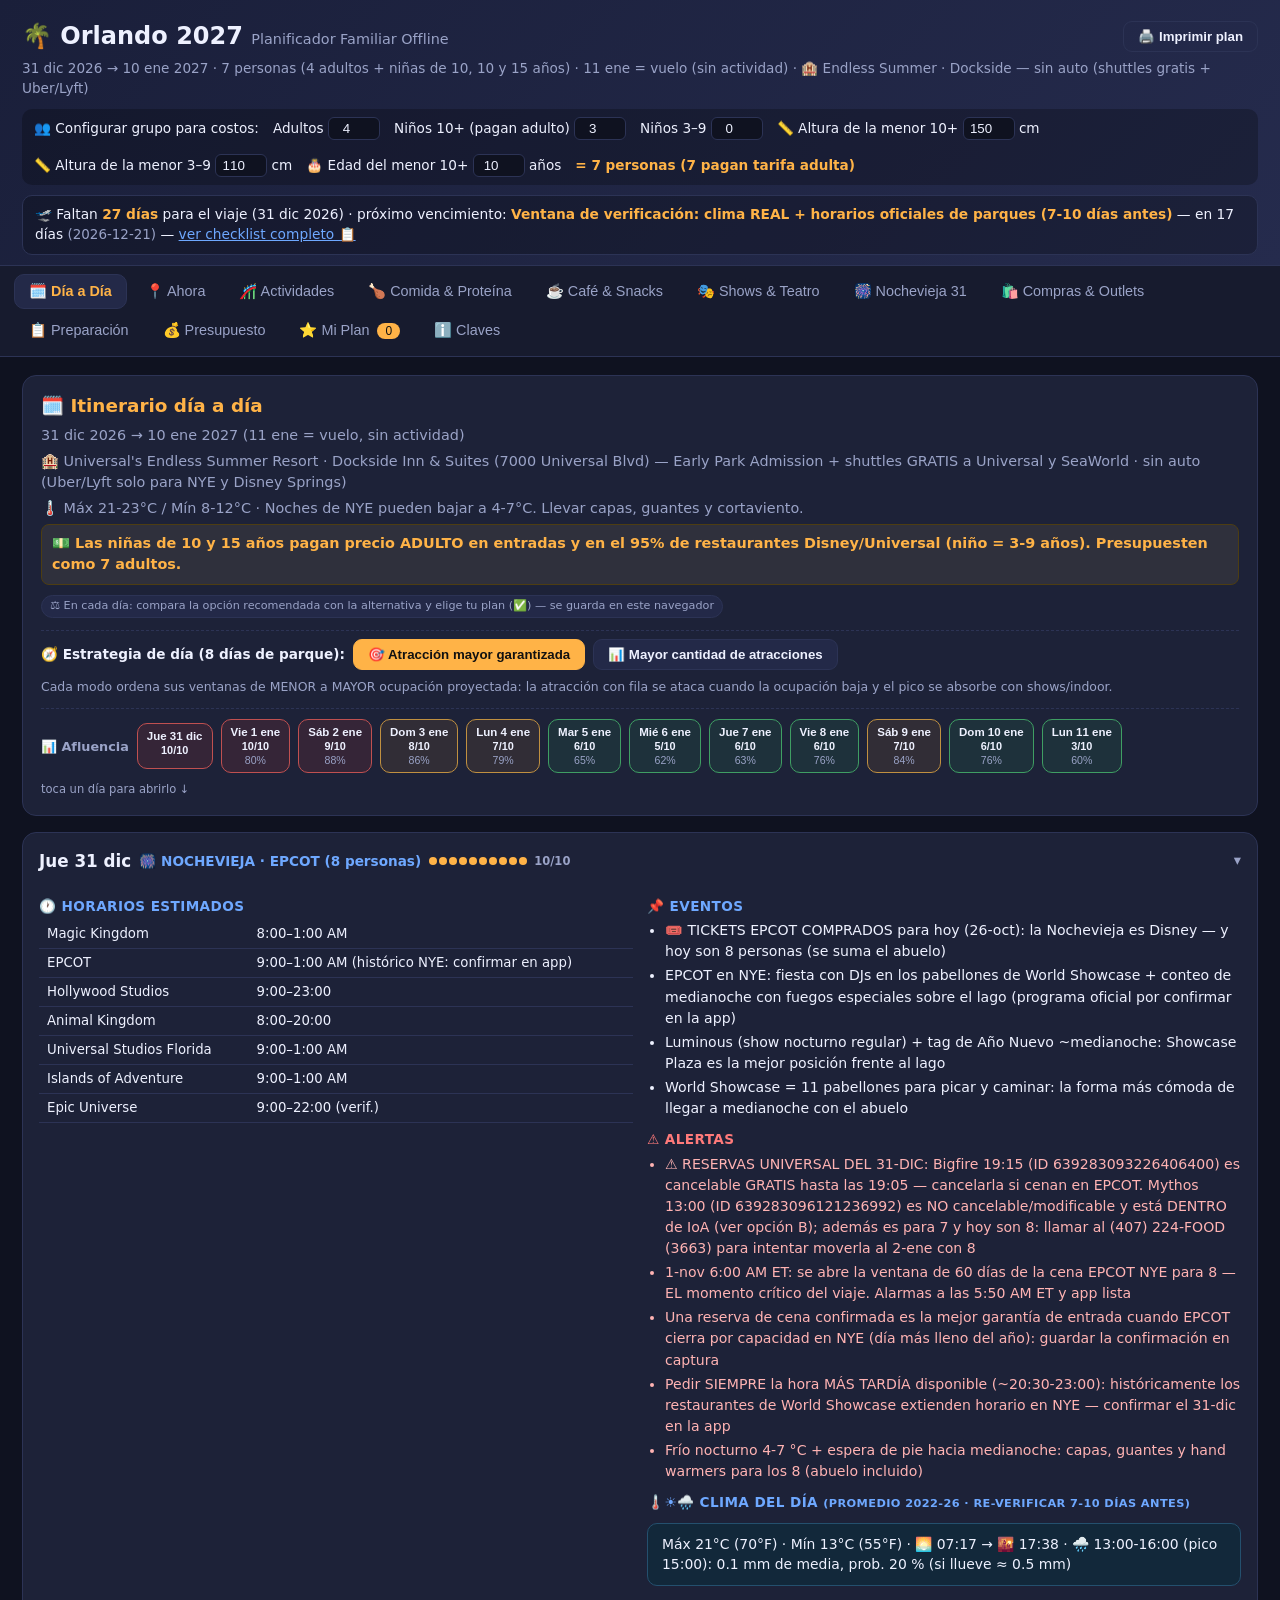
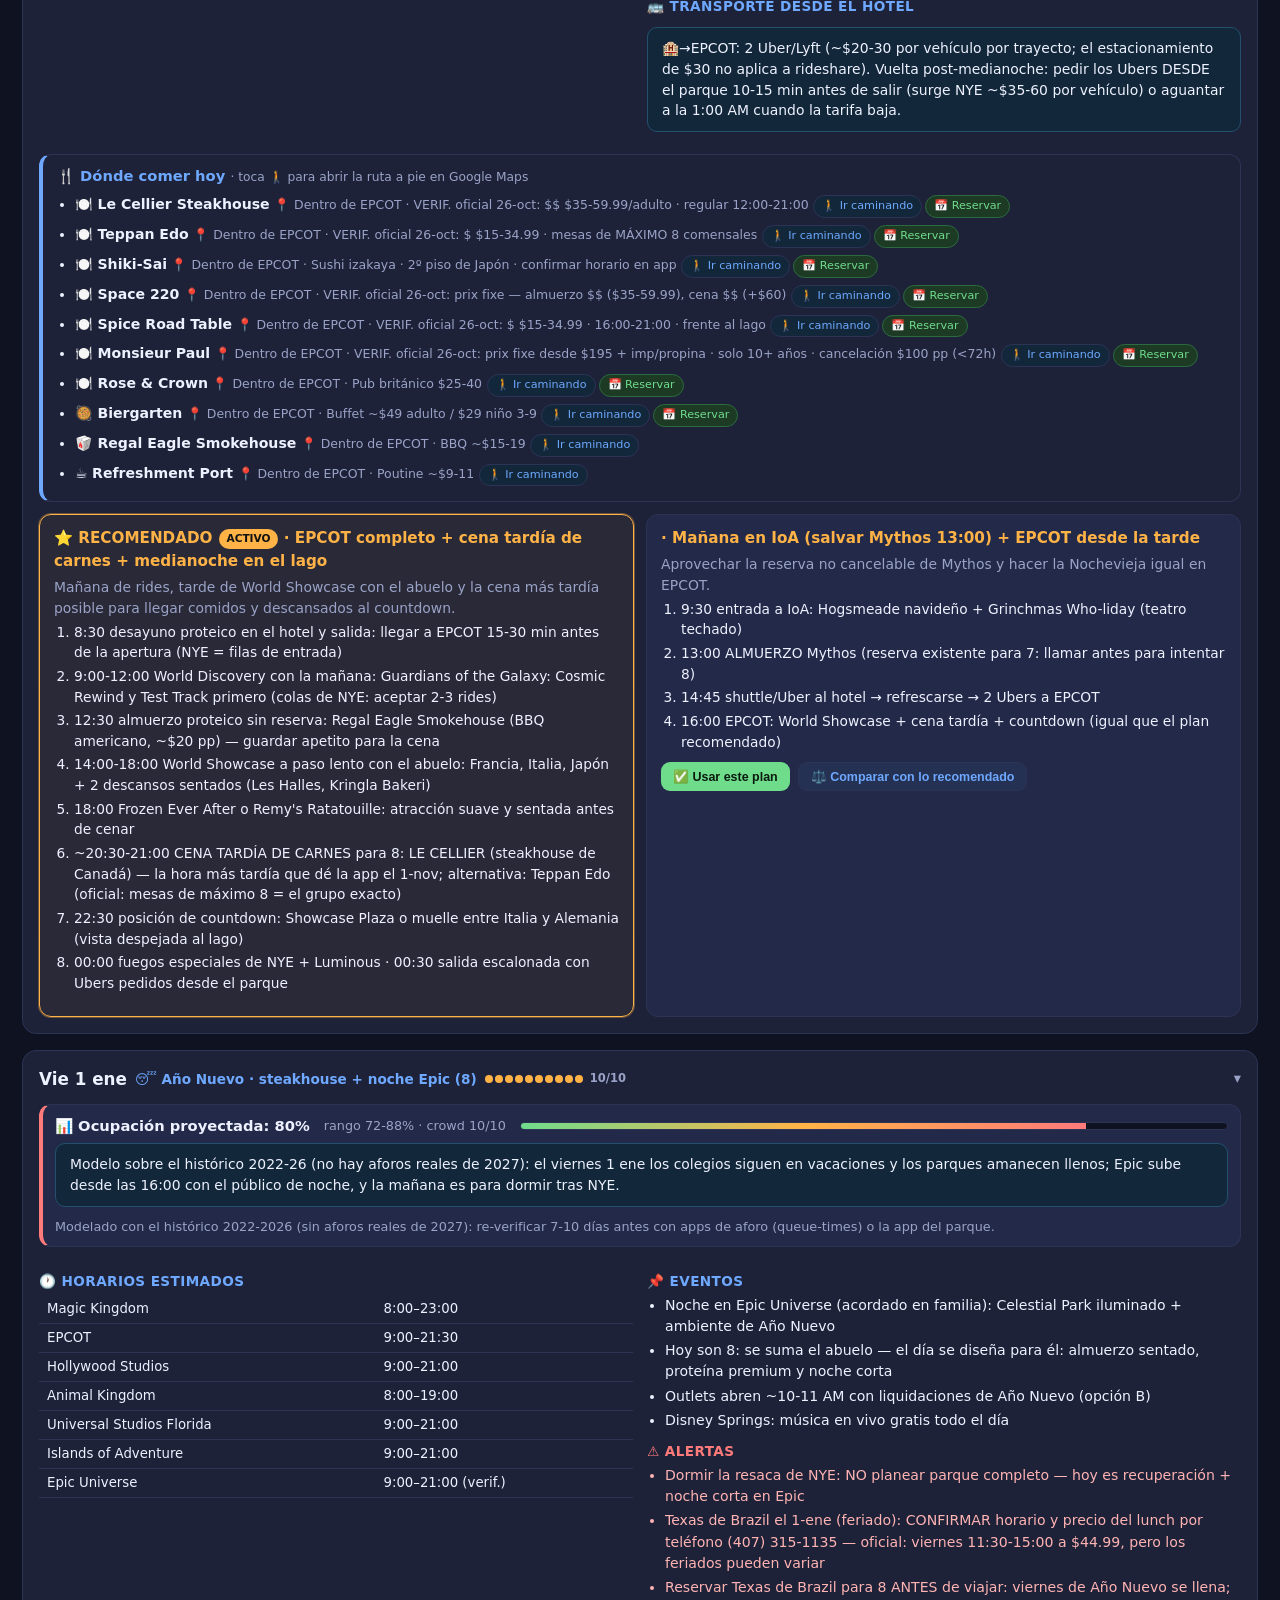
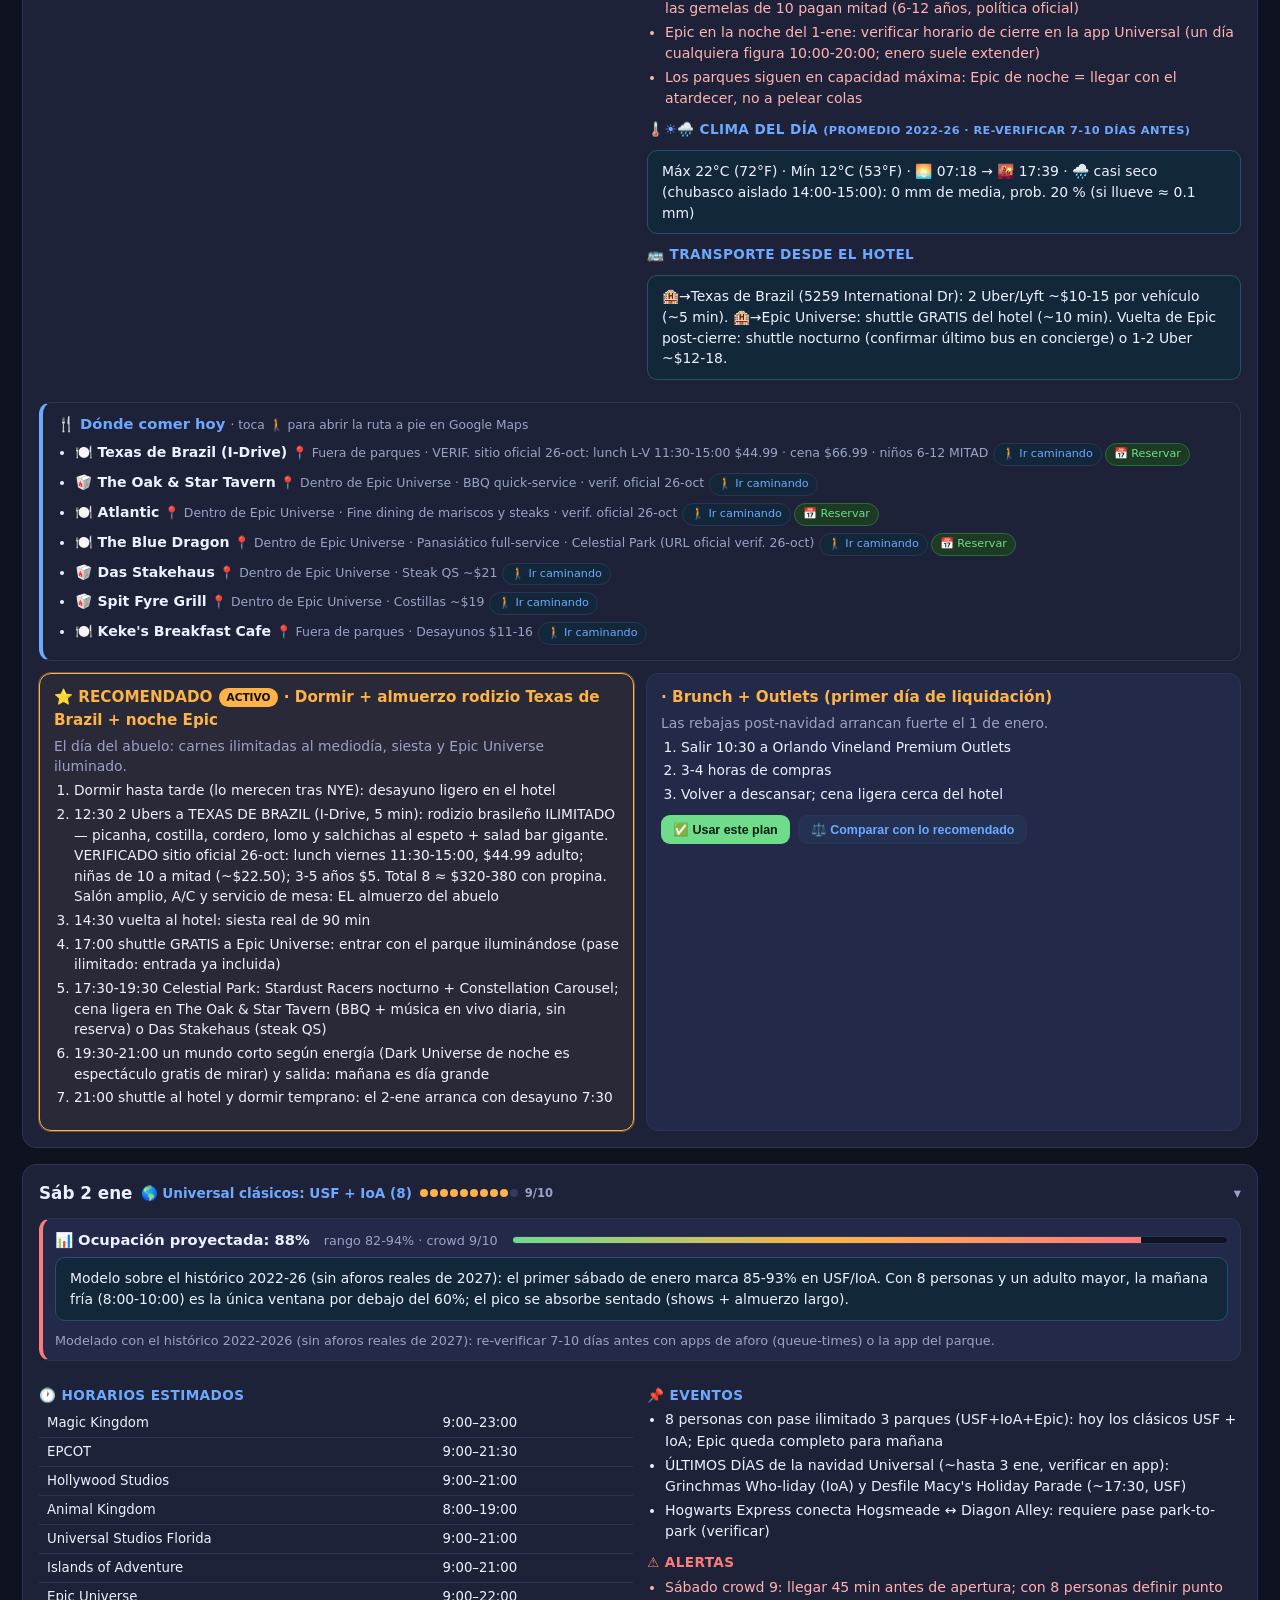
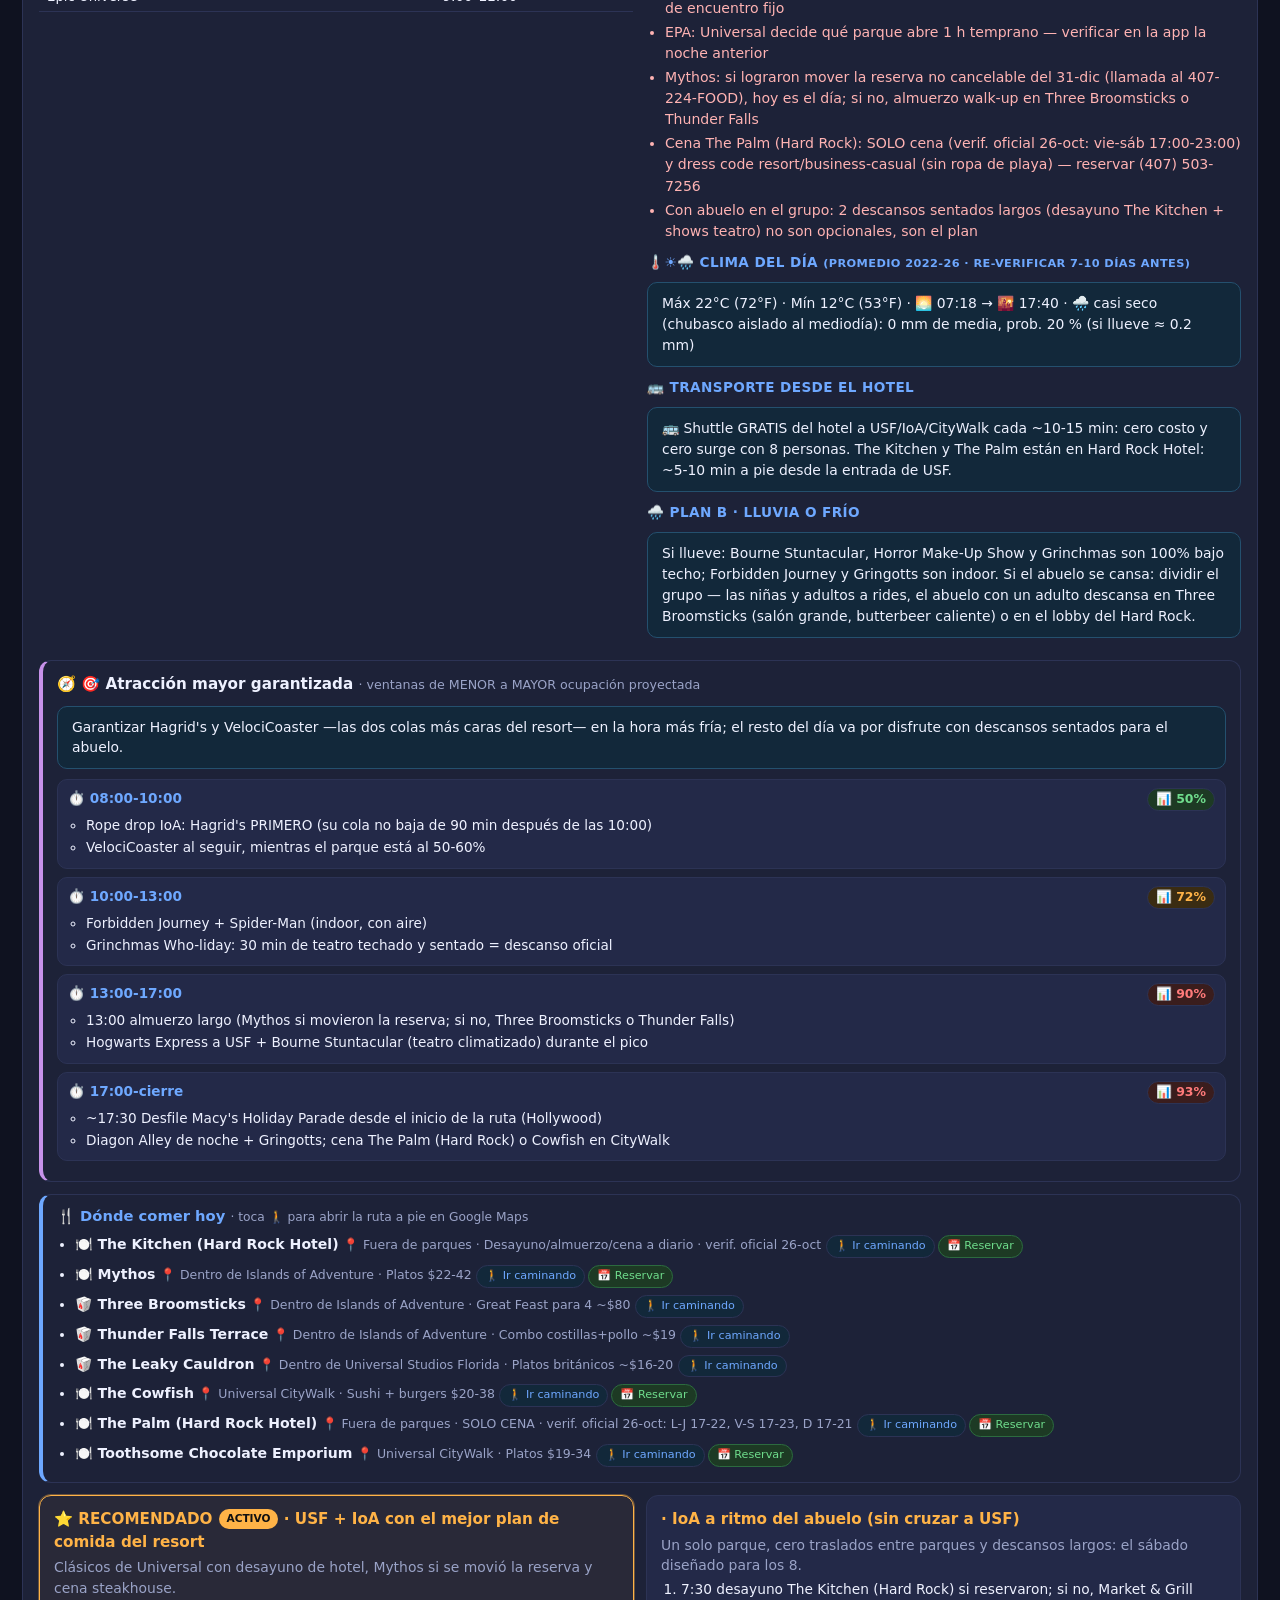
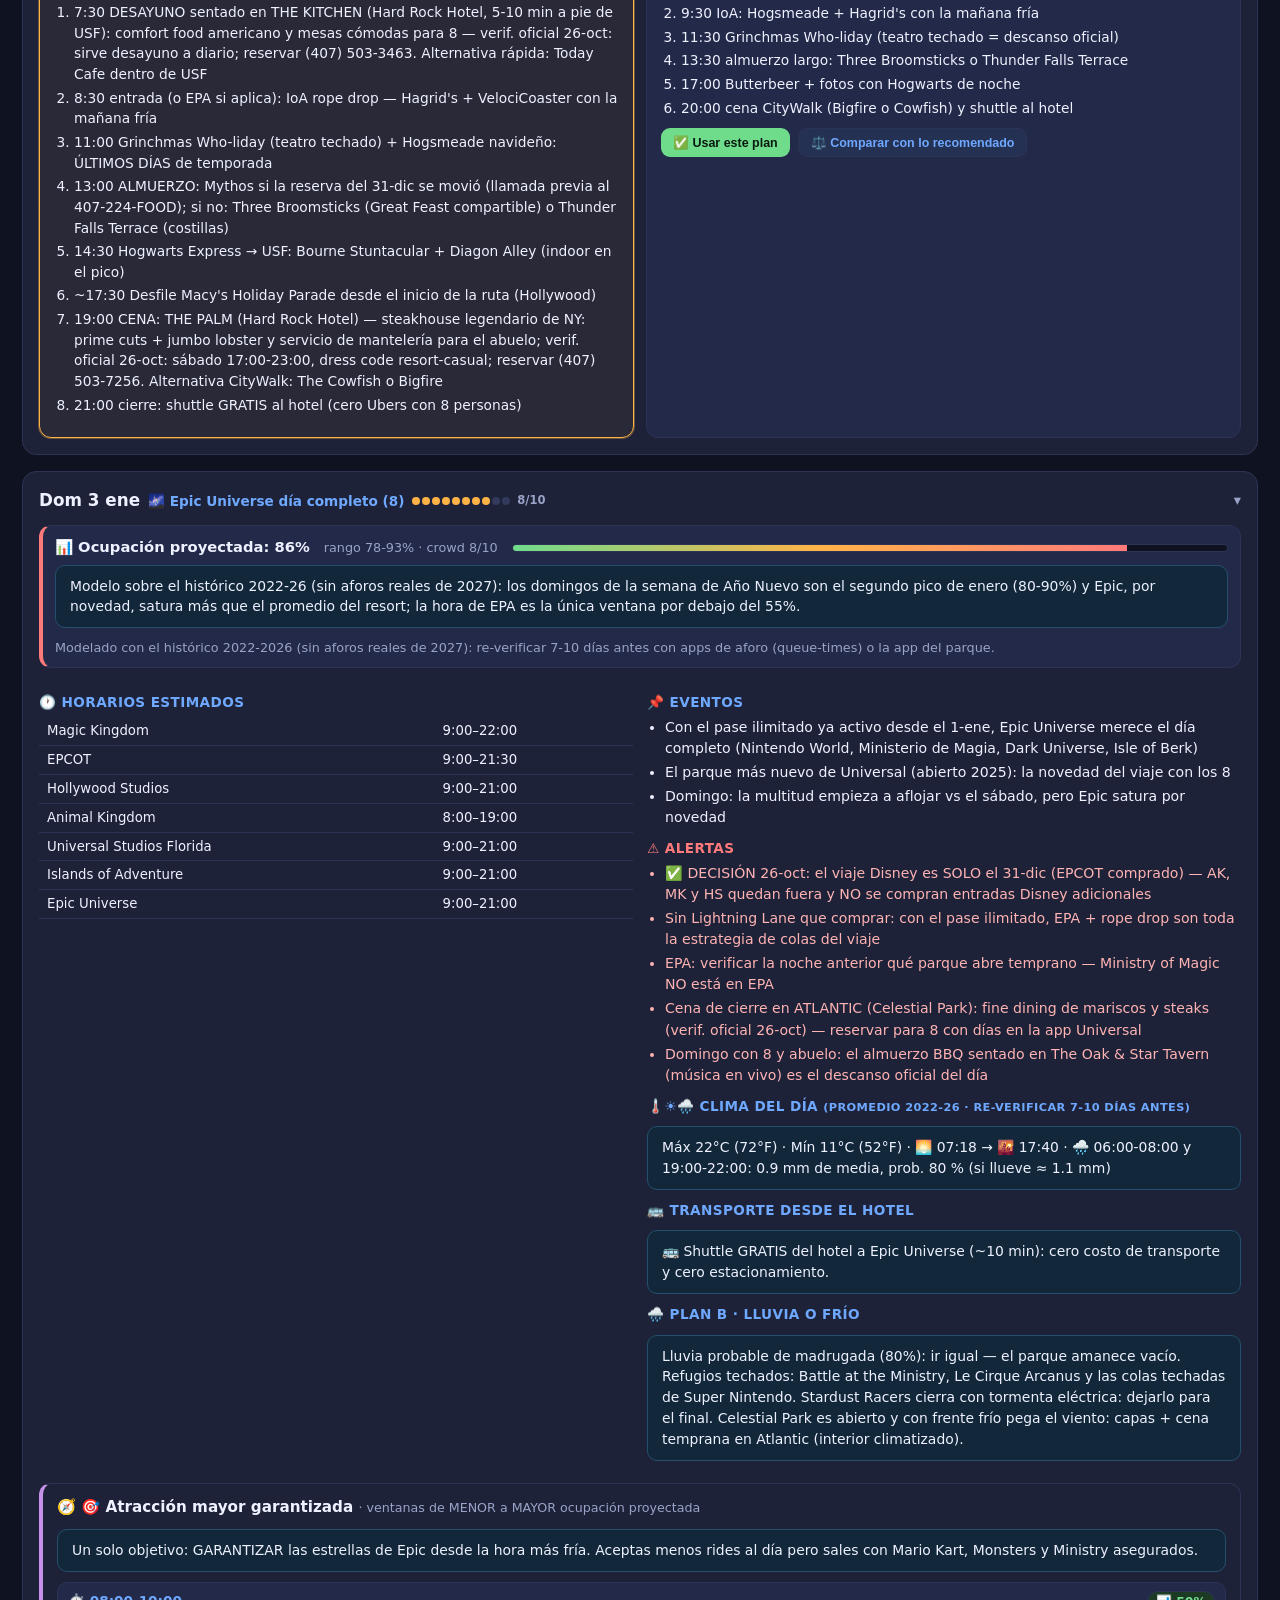
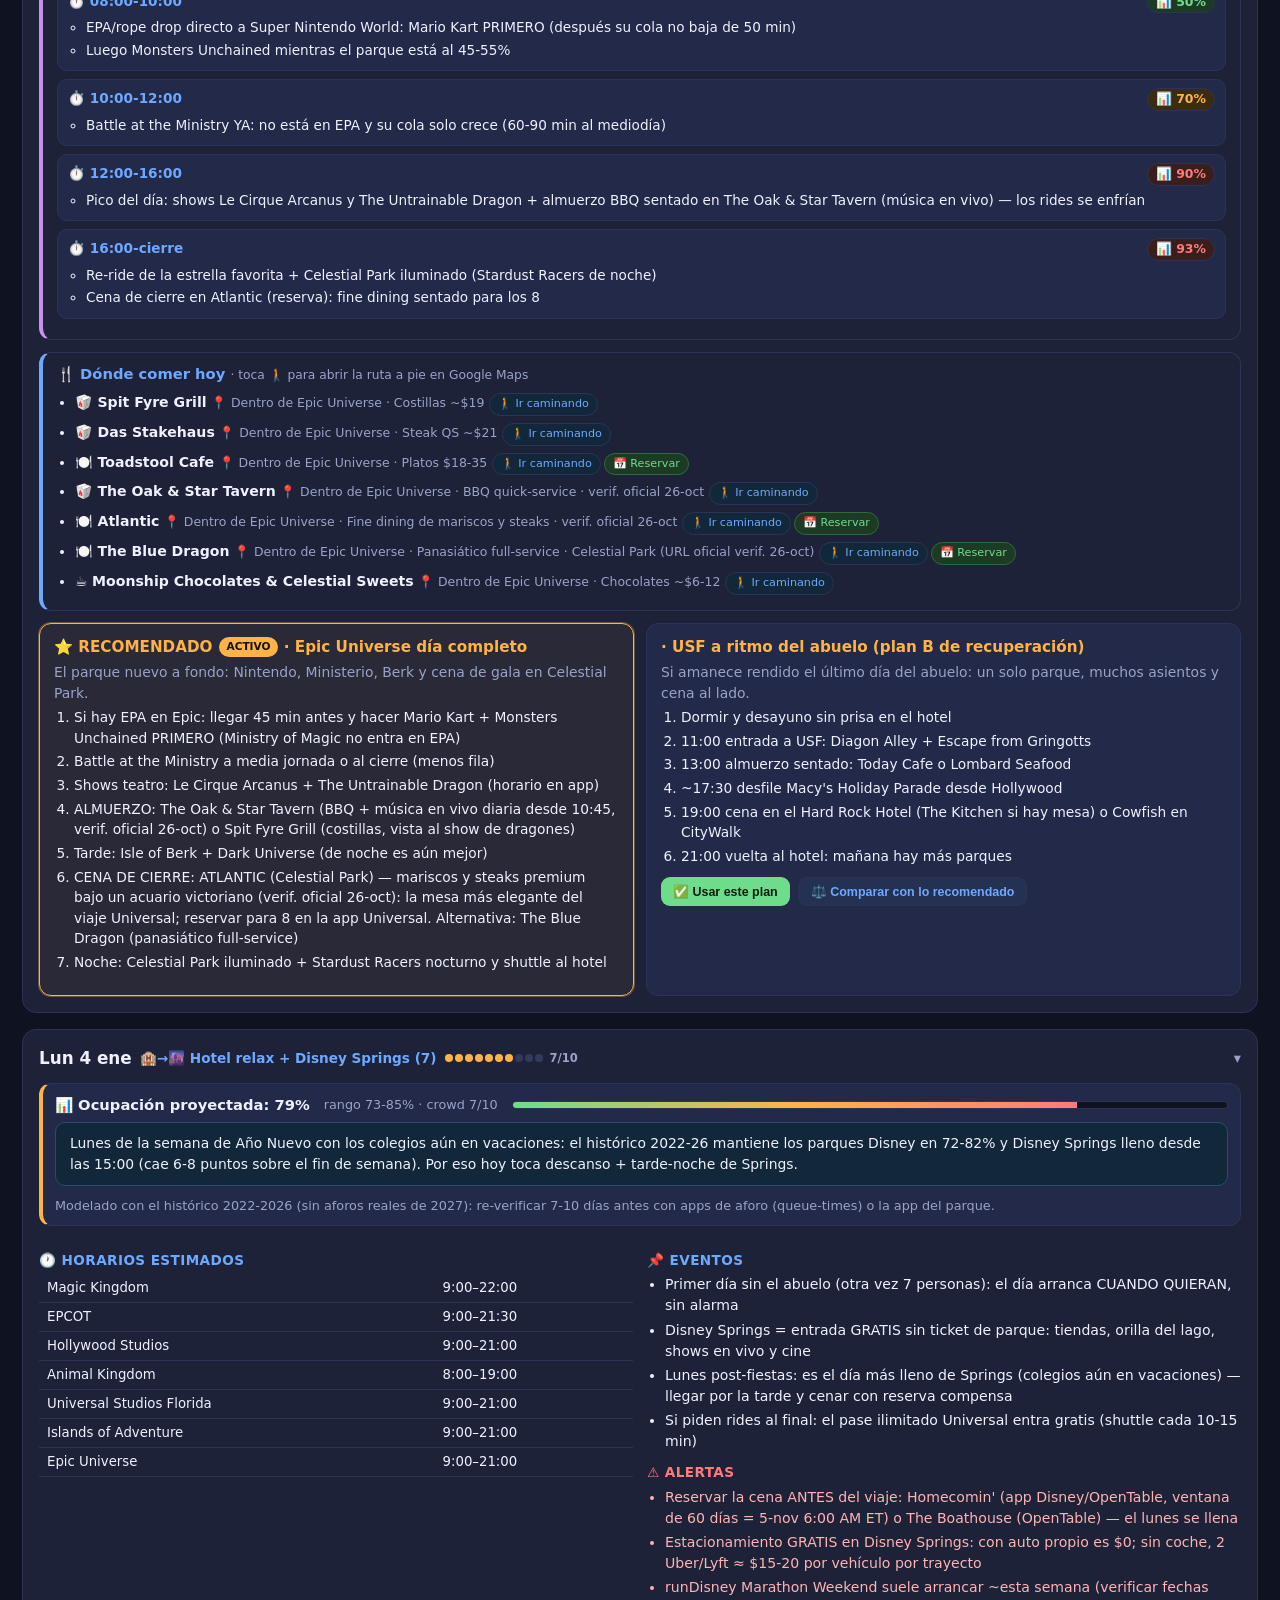
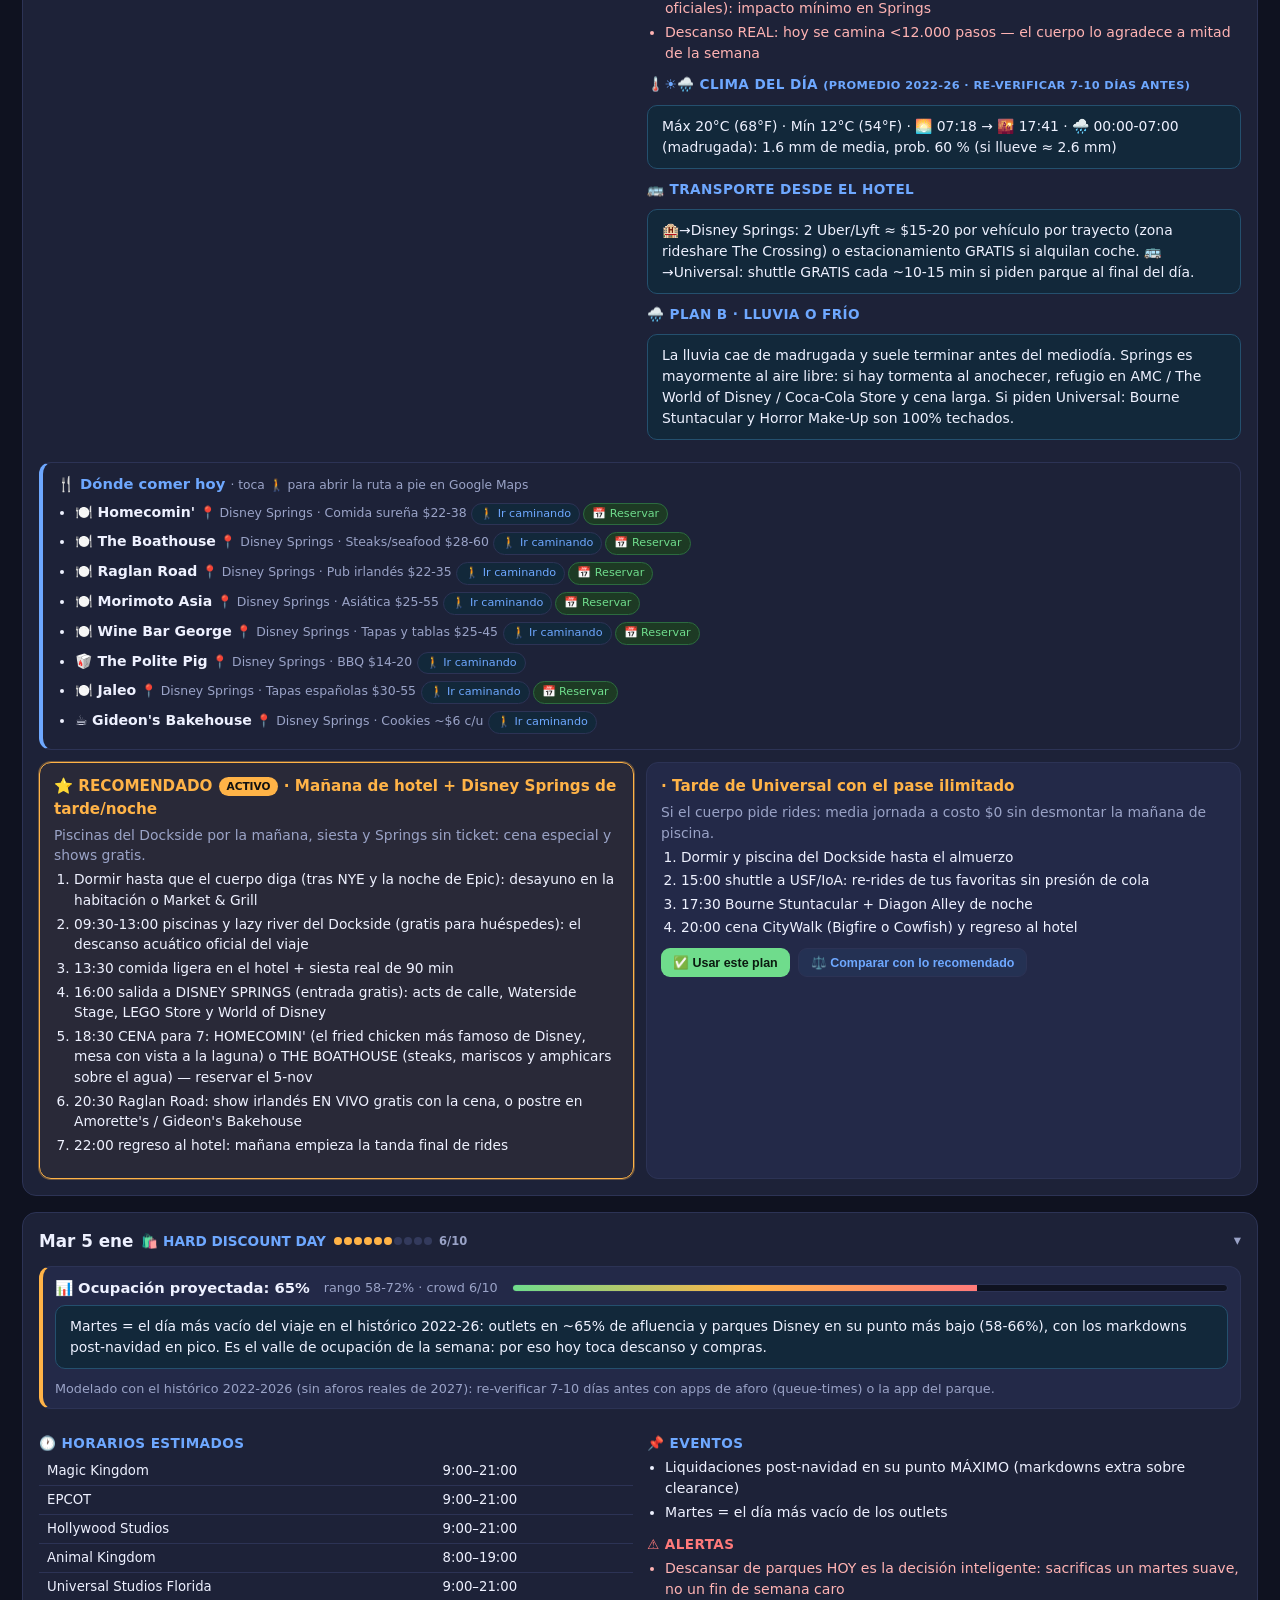
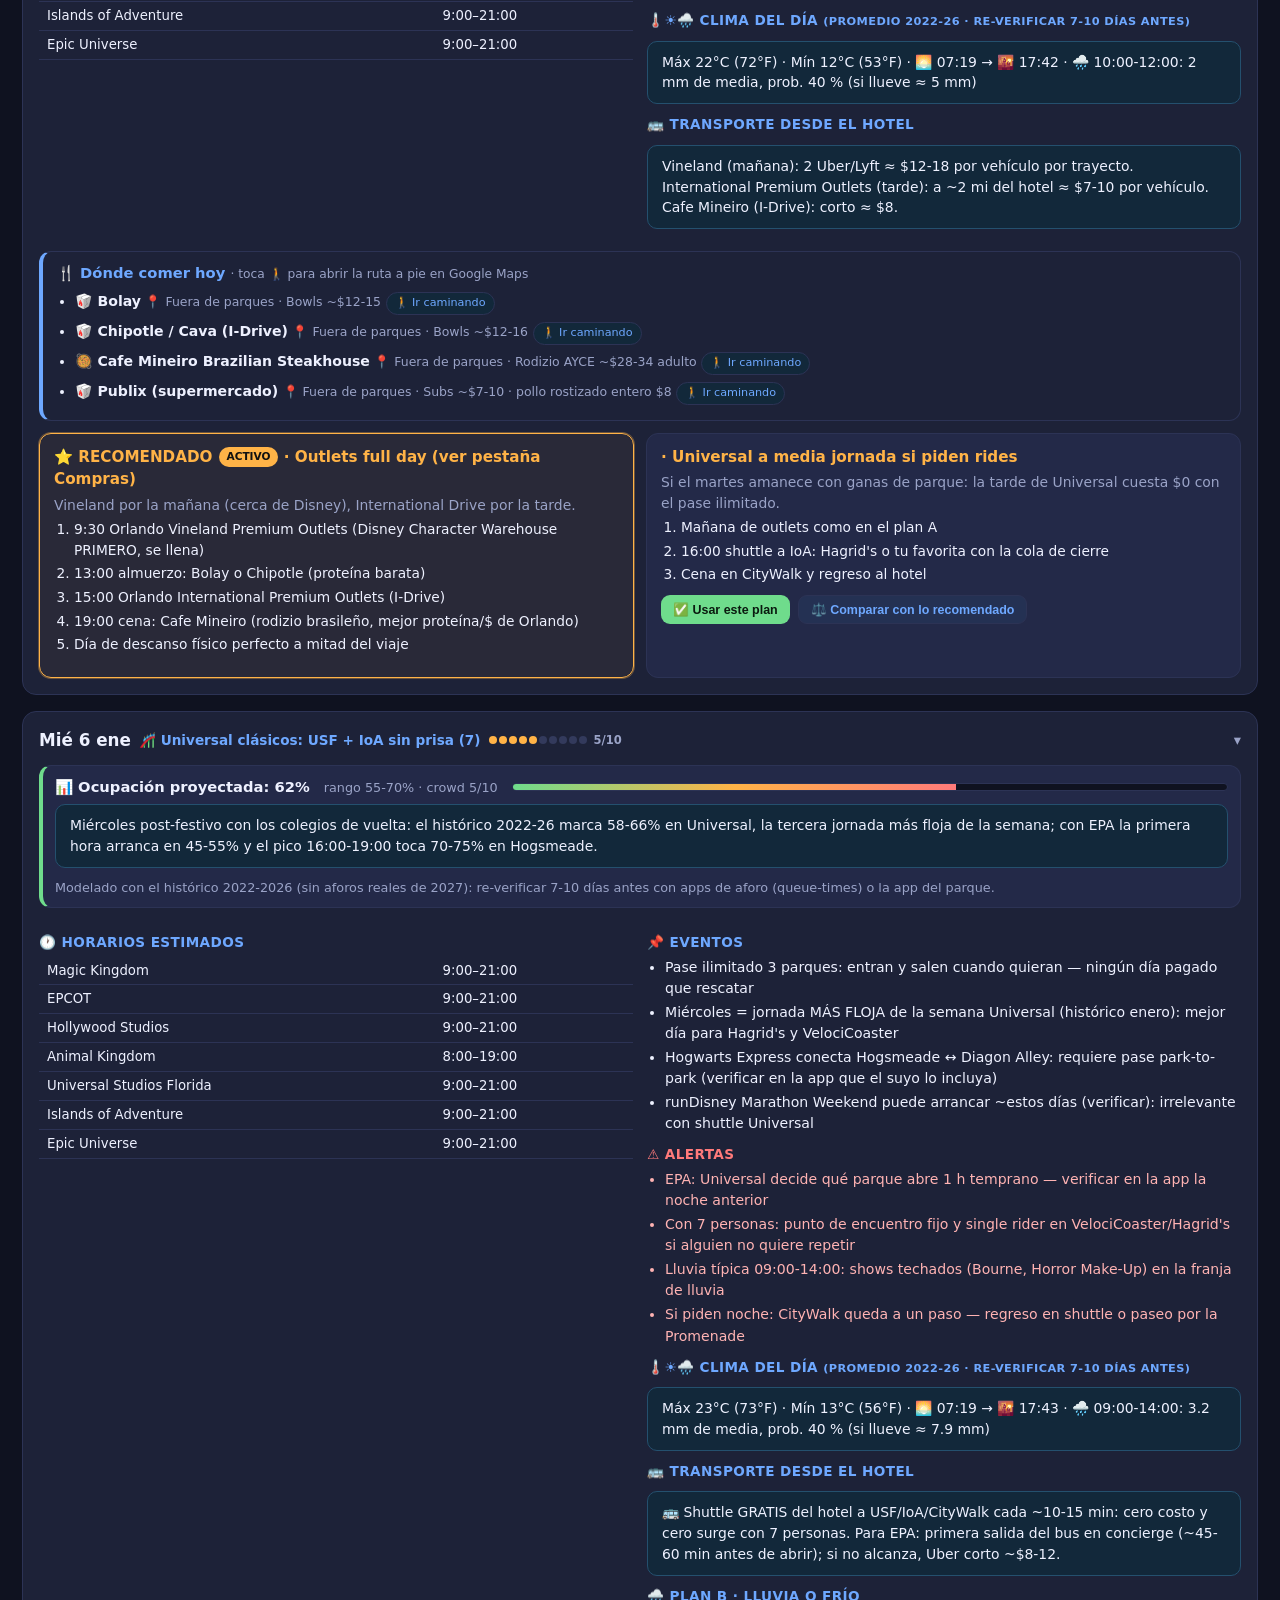
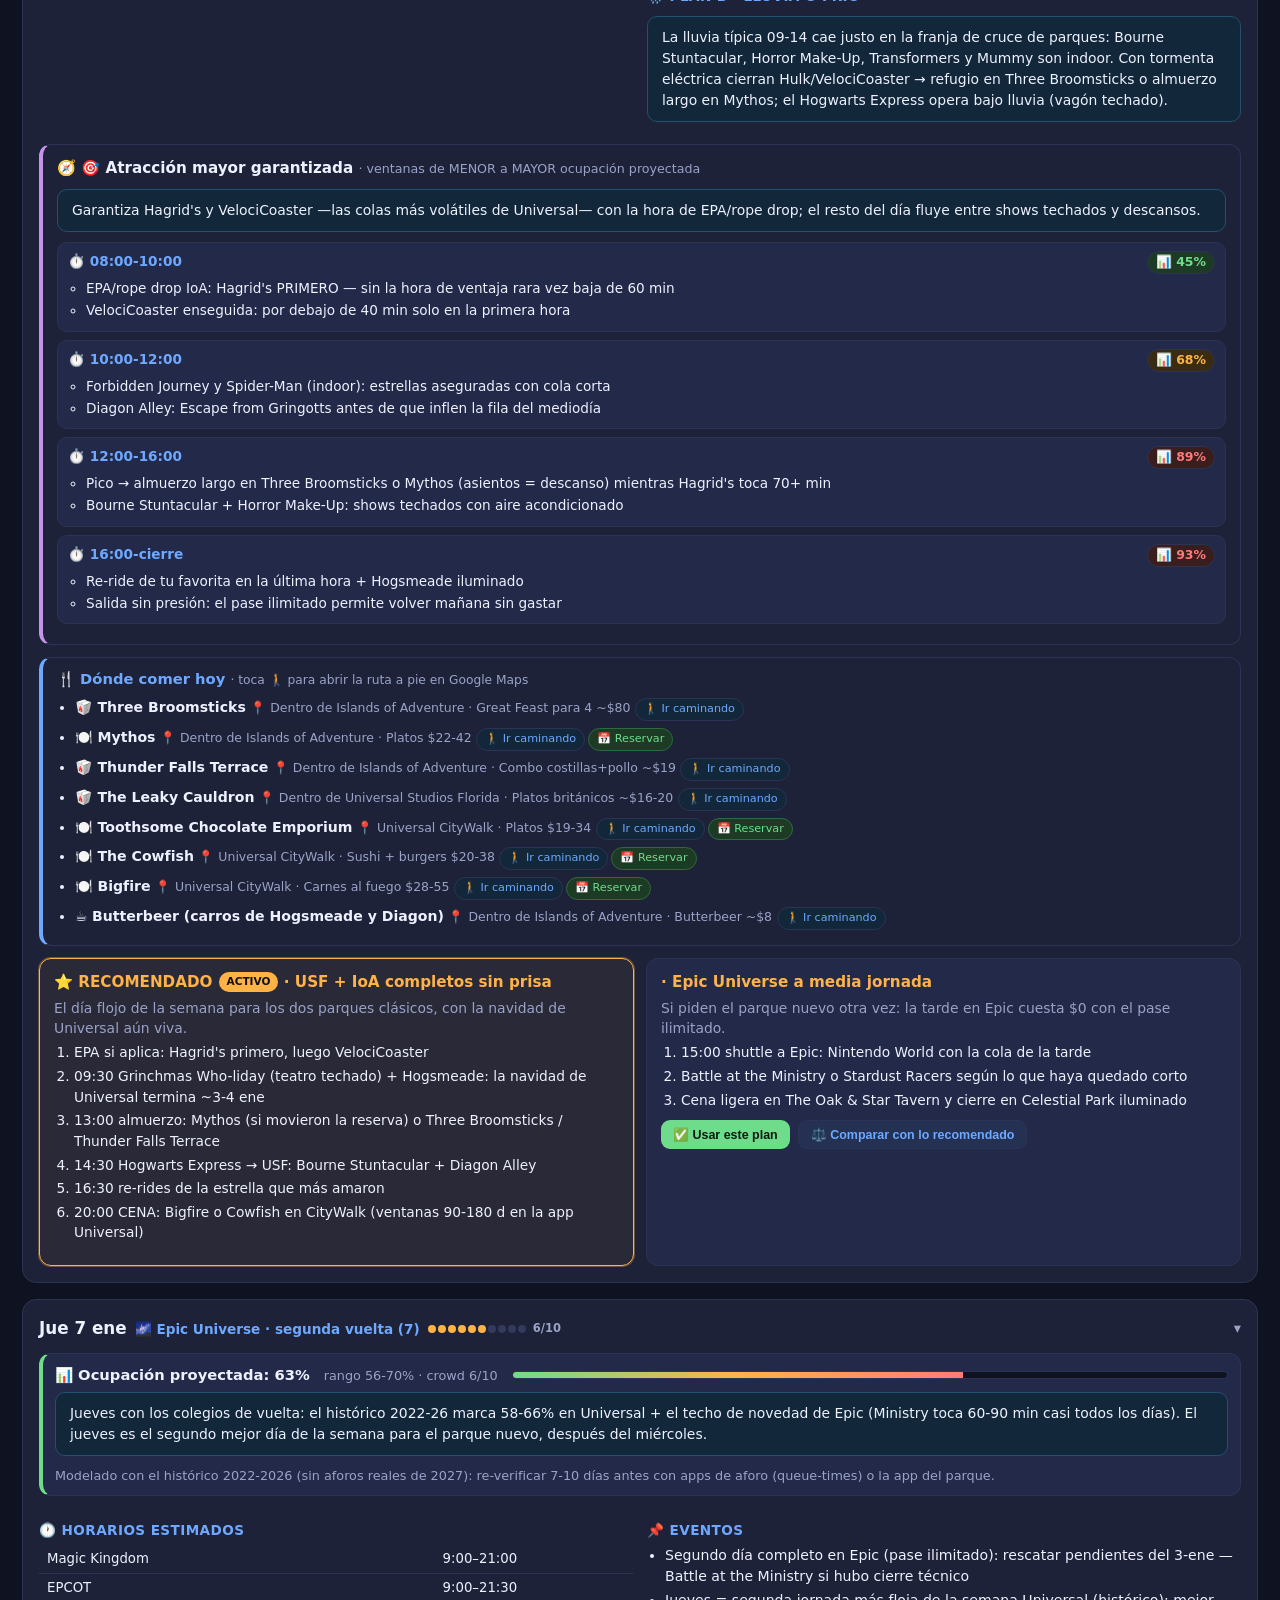
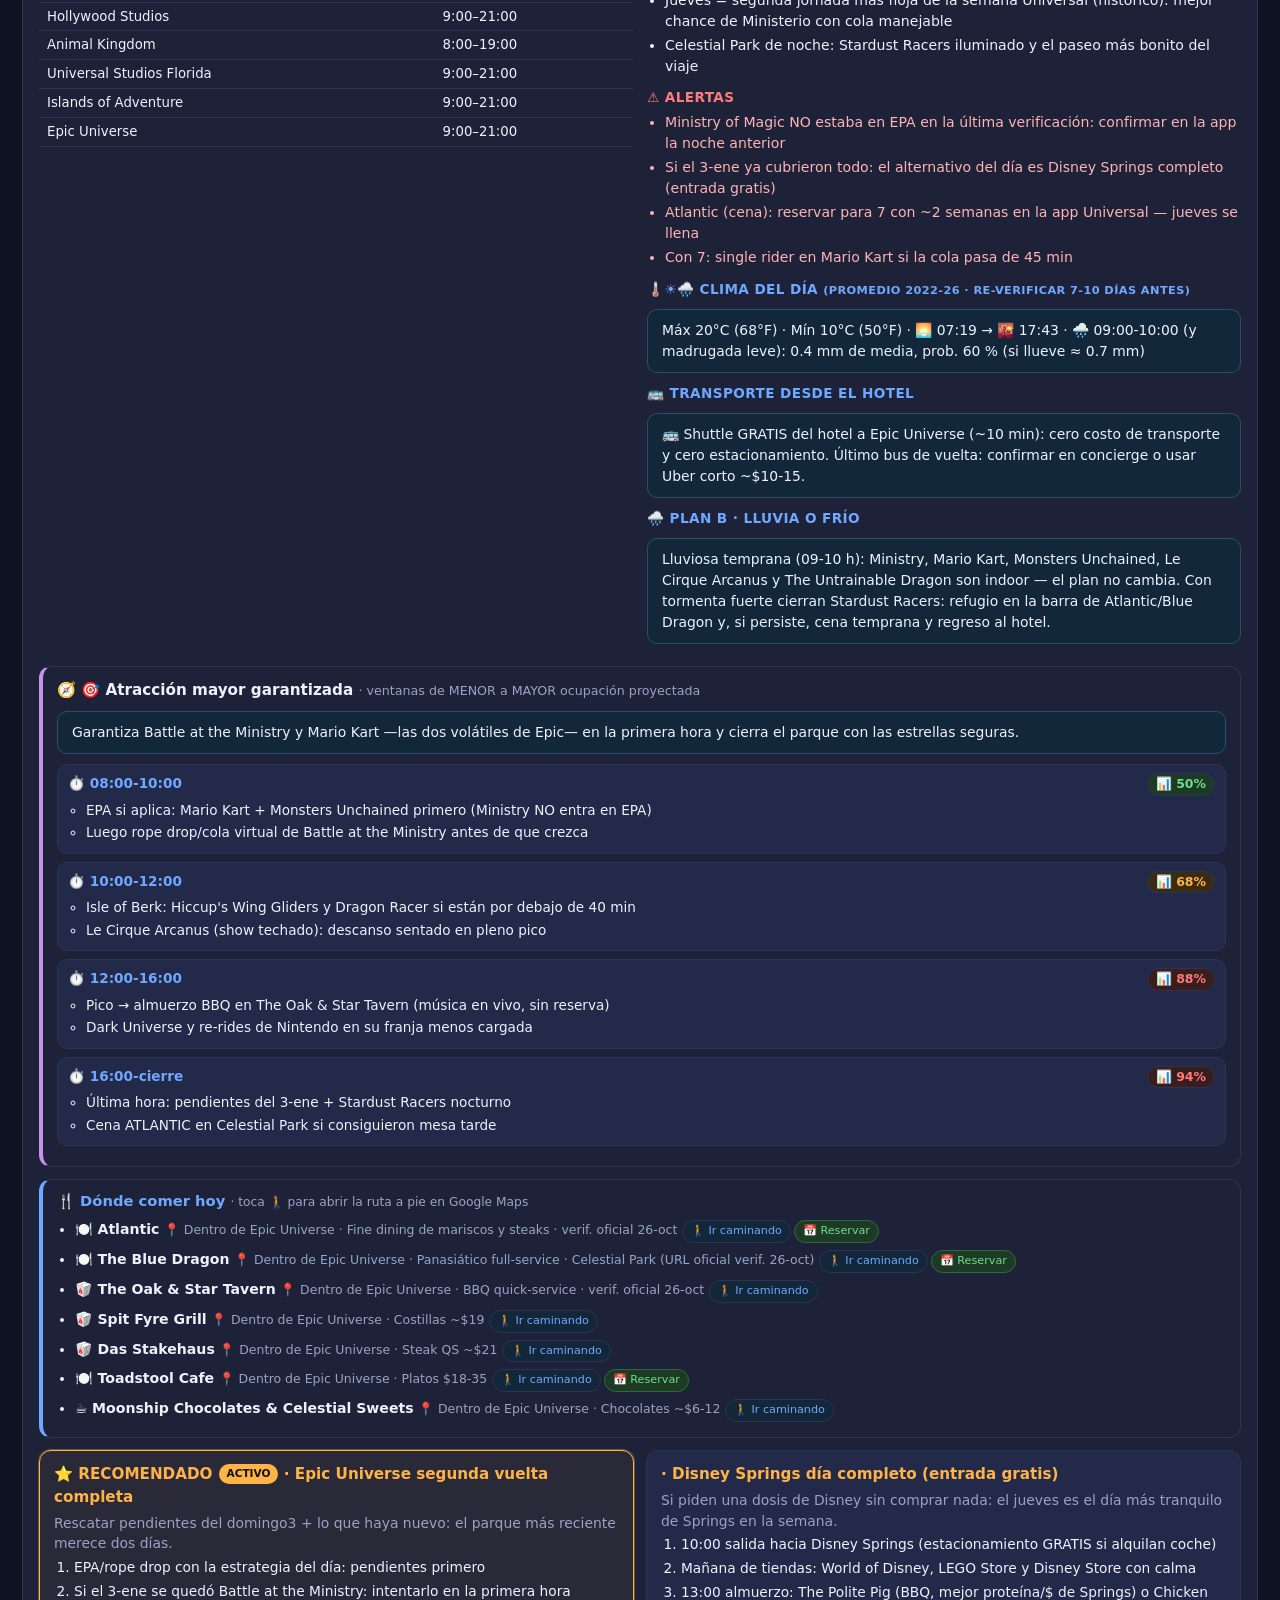
==== commit f2ed2e43: "v9.5: Disney solo el 31-dic — resto Universal (pase ilimitado 3 parques) + hotel/Disney Springs: dia" ====
--- a/orlando-2027.html
+++ b/orlando-2027.html
@@ -512,7 +512,7 @@
 const META = {
   titulo: "Orlando 2027 · Familia 7 (+ abuelo: 8 personas del 31-dic al 3-ene)",
   rango: "31 dic 2026 → 10 ene 2027 (11 ene = vuelo, sin actividad)",
-  hotel: "Universal's Endless Summer Resort · Dockside Inn & Suites (7000 Universal Blvd) — Early Park Admission + shuttles GRATIS a Universal y SeaWorld · sin auto (Uber/Lyft para Disney)",
+  hotel: "Universal's Endless Summer Resort · Dockside Inn & Suites (7000 Universal Blvd) — Early Park Admission + shuttles GRATIS a Universal y SeaWorld · sin auto (Uber/Lyft solo para NYE y Disney Springs)",
   clima: "Máx 21-23°C / Mín 8-12°C · Noches de NYE pueden bajar a 4-7°C. Llevar capas, guantes y cortaviento.",
   reglaOro: "Las niñas de 10 y 15 años pagan precio ADULTO en entradas y en el 95% de restaurantes Disney/Universal (niño = 3-9 años). Presupuesten como 7 adultos."
 };
@@ -524,6 +524,7 @@
   Springs:"Disney Springs", SeaWorld:"SeaWorld", Otros:"Fuera de parques"
 };
 
+/* v9.5 · 26-oct-2026: Disney SOLO el 31-dic (EPCOT comprado). Del 1 al 10 de ene: pase ilimitado Universal (3 parques) + hotel/Disney Springs — días 4, 6 y 7 reescritos */
 const DIAS = [
 {date:"2026-12-31",label:"Jue 31 dic",crowd:10,theme:"🎆 NOCHEVIEJA · EPCOT (8 personas)",parks:["EPCOT"],
  hours:{MK:"8:00–1:00 AM",EPCOT:"9:00–1:00 AM (histórico NYE: confirmar en app)",HS:"9:00–23:00",AK:"8:00–20:00",USF:"9:00–1:00 AM",IoA:"9:00–1:00 AM",Epic:"9:00–22:00 (verif.)"},
@@ -549,7 +550,7 @@
  ocupacion:{pct:80,rango:"72-88%",porQue:"Modelo sobre el histórico 2022-26 (no hay aforos reales de 2027): el viernes 1 ene los colegios siguen en vacaciones y los parques amanecen llenos; Epic sube desde las 16:00 con el público de noche, y la mañana es para dormir tras NYE."},
  options:[
   {reco:true,title:"Dormir + almuerzo rodizio Texas de Brazil + noche Epic",summary:"El día del abuelo: carnes ilimitadas al mediodía, siesta y Epic Universe iluminado.",
-   steps:["Dormir hasta tarde (lo merecen tras NYE): desayuno ligero en el hotel","12:30 2 Ubers a TEXAS DE BRAZIL (I-Drive, 5 min): rodizio brasileño ILIMITADO — picanha, costilla, cordero, lomo y salchichas al espeto + salad bar gigante. VERIFICADO sitio oficial 26-oct: lunch viernes 11:30-15:00, $44.99 adulto; niñas de 10 a mitad (~$22.50); 3-5 años $5. Total 8 ≈ $320-380 con propina. Salón amplio, A/C y servicio de mesa: EL almuerzo del abuelo","14:30 vuelta al hotel: siesta real de 90 min","17:00 shuttle GRATIS a Epic Universe: entrar con el parque iluminándose","17:30-19:30 Celestial Park: Stardust Racers nocturno + Constellation Carousel; cena ligera en The Oak & Star Tavern (BBQ + música en vivo diaria, sin reserva) o Das Stakehaus (steak QS)","19:30-21:00 un mundo corto según energía (Dark Universe de noche es espectáculo gratis de mirar) y salida: mañana es día grande","21:00 shuttle al hotel y dormir temprano: el 2-ene arranca con desayuno 7:30"]},
+   steps:["Dormir hasta tarde (lo merecen tras NYE): desayuno ligero en el hotel","12:30 2 Ubers a TEXAS DE BRAZIL (I-Drive, 5 min): rodizio brasileño ILIMITADO — picanha, costilla, cordero, lomo y salchichas al espeto + salad bar gigante. VERIFICADO sitio oficial 26-oct: lunch viernes 11:30-15:00, $44.99 adulto; niñas de 10 a mitad (~$22.50); 3-5 años $5. Total 8 ≈ $320-380 con propina. Salón amplio, A/C y servicio de mesa: EL almuerzo del abuelo","14:30 vuelta al hotel: siesta real de 90 min","17:00 shuttle GRATIS a Epic Universe: entrar con el parque iluminándose (pase ilimitado: entrada ya incluida)","17:30-19:30 Celestial Park: Stardust Racers nocturno + Constellation Carousel; cena ligera en The Oak & Star Tavern (BBQ + música en vivo diaria, sin reserva) o Das Stakehaus (steak QS)","19:30-21:00 un mundo corto según energía (Dark Universe de noche es espectáculo gratis de mirar) y salida: mañana es día grande","21:00 shuttle al hotel y dormir temprano: el 2-ene arranca con desayuno 7:30"]},
   {title:"Brunch + Outlets (primer día de liquidación)",parks:["Otros"],summary:"Las rebajas post-navidad arrancan fuerte el 1 de enero.",
    vs:{aFavor:["1 de ene = pico de liquidaciones: markdowns sobre markdowns","Vineland concentra el Disney Character Warehouse, que se llena","Evitan el tráfico y la multitud de Disney Springs en su día más lleno"],
     enContra:["Pierden el almuerzo rodizio del abuelo y la noche de Epic ya acordada","Arrancan tarde tras la resaca de NYE y ya sin energía","Un día más de tiendas antes del outlet-day del 5 ene"],
@@ -558,7 +559,7 @@
    steps:["Salir 10:30 a Orlando Vineland Premium Outlets","3-4 horas de compras","Volver a descansar; cena ligera cerca del hotel"]}]},
 {date:"2027-01-02",label:"Sáb 2 ene",crowd:9,theme:"🌎 Universal clásicos: USF + IoA (8)",parks:["USF","IoA"],
  hours:{MK:"9:00–23:00",EPCOT:"9:00–21:30",HS:"9:00–21:00",AK:"8:00–19:00",USF:"9:00–21:00",IoA:"9:00–21:00",Epic:"9:00–22:00"},
- events:["8 personas con tickets de los 3 parques (2 y 3 ene): hoy los clásicos USF + IoA; Epic queda completo para mañana","ÚLTIMOS DÍAS de la navidad Universal (~hasta 3 ene, verificar en app): Grinchmas Who-liday (IoA) y Desfile Macy's Holiday Parade (~17:30, USF)","Hogwarts Express conecta Hogsmeade ↔ Diagon Alley: requiere pase park-to-park (verificar)"],
+ events:["8 personas con pase ilimitado 3 parques (USF+IoA+Epic): hoy los clásicos USF + IoA; Epic queda completo para mañana","ÚLTIMOS DÍAS de la navidad Universal (~hasta 3 ene, verificar en app): Grinchmas Who-liday (IoA) y Desfile Macy's Holiday Parade (~17:30, USF)","Hogwarts Express conecta Hogsmeade ↔ Diagon Alley: requiere pase park-to-park (verificar)"],
  warnings:["Sábado crowd 9: llegar 45 min antes de apertura; con 8 personas definir punto de encuentro fijo","EPA: Universal decide qué parque abre 1 h temprano — verificar en la app la noche anterior","Mythos: si lograron mover la reserva no cancelable del 31-dic (llamada al 407-224-FOOD), hoy es el día; si no, almuerzo walk-up en Three Broomsticks o Thunder Falls","Cena The Palm (Hard Rock): SOLO cena (verif. oficial 26-oct: vie-sáb 17:00-23:00) y dress code resort/business-casual (sin ropa de playa) — reservar (407) 503-7256","Con abuelo en el grupo: 2 descansos sentados largos (desayuno The Kitchen + shows teatro) no son opcionales, son el plan"],
  transport:"🚌 Shuttle GRATIS del hotel a USF/IoA/CityWalk cada ~10-15 min: cero costo y cero surge con 8 personas. The Kitchen y The Palm están en Hard Rock Hotel: ~5-10 min a pie desde la entrada de USF.",
  weather:{hi:22,lo:12,hiF:72,loF:53,sr:"07:18",ss:"17:40",rain:"casi seco (chubasco aislado al mediodía)",mm:0,mmWet:0.2,prob:20},
@@ -578,17 +579,12 @@
  options:[
   {reco:true,title:"USF + IoA con el mejor plan de comida del resort",summary:"Clásicos de Universal con desayuno de hotel, Mythos si se movió la reserva y cena steakhouse.",
    steps:["7:30 DESAYUNO sentado en THE KITCHEN (Hard Rock Hotel, 5-10 min a pie de USF): comfort food americano y mesas cómodas para 8 — verif. oficial 26-oct: sirve desayuno a diario; reservar (407) 503-3463. Alternativa rápida: Today Cafe dentro de USF","8:30 entrada (o EPA si aplica): IoA rope drop — Hagrid's + VelociCoaster con la mañana fría","11:00 Grinchmas Who-liday (teatro techado) + Hogsmeade navideño: ÚLTIMOS DÍAS de temporada","13:00 ALMUERZO: Mythos si la reserva del 31-dic se movió (llamada previa al 407-224-FOOD); si no: Three Broomsticks (Great Feast compartible) o Thunder Falls Terrace (costillas)","14:30 Hogwarts Express → USF: Bourne Stuntacular + Diagon Alley (indoor en el pico)","~17:30 Desfile Macy's Holiday Parade desde el inicio de la ruta (Hollywood)","19:00 CENA: THE PALM (Hard Rock Hotel) — steakhouse legendario de NY: prime cuts + jumbo lobster y servicio de mantelería para el abuelo; verif. oficial 26-oct: sábado 17:00-23:00, dress code resort-casual; reservar (407) 503-7256. Alternativa CityWalk: The Cowfish o Bigfire","21:00 cierre: shuttle GRATIS al hotel (cero Ubers con 8 personas)"]},
-  {title:"SeaWorld + Christmas Celebration",parks:["SeaWorld"],summary:"Últimos días del evento navideño (termina ~3 ene, verificar). Mako, Pipeline y shows de orcas.",
-   vs:{aFavor:["Shuttle GRATIS del hotel a SeaWorld: $0 de transporte","Sábado menos caótico que el lado Universal (crowd 9 ese día)","Mako + Pipeline + orcas: coasters y shows en un solo parque","Christmas Celebration probablemente aún activo (termina ~3 ene)"],
-    enContra:["Desaprovechan el primer día de sus tickets de 3 parques ya comprados","El plan de comida del día (The Kitchen + Mythos + The Palm) desaparece","Si el evento navideño ya terminó, pierden los fuegos especiales"],
-    cambiaSi:"Si el grupo amanece agotado del 31-dic/1-ene y prefiere coasters sueltas a la maratón USF+IoA",
-    baseReco:"Con tickets de los 3 parques pagados para hoy y la navidad de Universal en sus últimas 48 horas, USF+IoA es la decisión de mayor valor"},
-   steps:["Transporte GRATIS: shuttle del hotel ↔ SeaWorld (~15-20 min)","Llegar a apertura: Mako + Pipeline + Penguin Trek temprano","Shows: Orca Encounter + Sea Lion High","Noche: fuegos del evento navideño si aún opera"]}]},
+  {title:"IoA a ritmo del abuelo (sin cruzar a USF)",parks:["IoA","CityWalk"],summary:"Un solo parque, cero traslados entre parques y descansos largos: el sábado diseñado para los 8.",vs:{aFavor:["Un solo parque: cero doble cola de entrada ni vagones del tren con el abuelo","Grinchmas y Hogsmeade a paso lento, con almuerzo largo en Three Broomsticks","Salen ~19:00 al hotel: cena temprana y energía guardada para el domingo de Epic"],enContra:["Pierden Diagon Alley, Gringotts y el desfile Macy's en USF: hoy es su único día con la navidad de ambos lados","Sin Hogwarts Express: el pase park-to-park no se usa hoy","El plan de comida del día (The Kitchen + Mythos + The Palm) se simplifica demasiado"],cambiaSi:"Si Mythos o The Palm amanecen confirmados, o si el abuelo pide ritmo tranquilo desde el desayuno, el día completo vuelve a ser el plan",baseReco:"El sábado crowd 9 con 8 personas y un adulto mayor: cruzar parques multiplica traslados, pero la navidad de Universal en sus últimas horas y el plan de restaurantes justifican el día completo"},steps:["7:30 desayuno The Kitchen (Hard Rock) si reservaron; si no, Market & Grill","9:30 IoA: Hogsmeade + Hagrid's con la mañana fría","11:30 Grinchmas Who-liday (teatro techado = descanso oficial)","13:30 almuerzo largo: Three Broomsticks o Thunder Falls Terrace","17:00 Butterbeer + fotos con Hogwarts de noche","20:00 cena CityWalk (Bigfire o Cowfish) y shuttle al hotel"]}]},
 
 {date:"2027-01-03",label:"Dom 3 ene",crowd:8,theme:"🌌 Epic Universe día completo (8)",parks:["Epic"],
  hours:{MK:"9:00–22:00",EPCOT:"9:00–21:30",HS:"9:00–21:00",AK:"8:00–19:00",USF:"9:00–21:00",IoA:"9:00–21:00",Epic:"9:00–21:00"},
- events:["Segundo día de tickets de los 3 parques: Epic Universe merece el día completo (Nintendo World, Ministerio de Magia, Dark Universe, Isle of Berk)","El parque más nuevo de Universal (abierto 2025): la novedad del viaje con los 8","Domingo: la multitud empieza a aflojar vs el sábado, pero Epic satura por novedad"],
- warnings:["⚠️ IMPACTO DISNEY: el 3-ene era el día de Animal Kingdom. Con Universal el 2 y 3 de ene, AK queda SIN día: candidatos 5-ene (hoy outlets) u 8-ene (Universal clásico) — DECIDIR antes de comprar/modificar las entradas Disney (1-nov)","LL Multi Pass de AK (alarma 31-dic 7:00 AM ET): solo si AK sigue el 3-ene; si se mueve, recalcular 3 días antes del nuevo día","EPA: verificar la noche anterior qué parque abre temprano — Ministry of Magic NO está en EPA","Cena de cierre en ATLANTIC (Celestial Park): fine dining de mariscos y steaks (verif. oficial 26-oct) — reservar para 8 con días en la app Universal","Domingo con 8 y abuelo: el almuerzo BBQ sentado en The Oak & Star Tavern (música en vivo) es el descanso oficial del día"],
+ events:["Con el pase ilimitado ya activo desde el 1-ene, Epic Universe merece el día completo (Nintendo World, Ministerio de Magia, Dark Universe, Isle of Berk)","El parque más nuevo de Universal (abierto 2025): la novedad del viaje con los 8","Domingo: la multitud empieza a aflojar vs el sábado, pero Epic satura por novedad"],
+ warnings:["✅ DECISIÓN 26-oct: el viaje Disney es SOLO el 31-dic (EPCOT comprado) — AK, MK y HS quedan fuera y NO se compran entradas Disney adicionales","Sin Lightning Lane que comprar: con el pase ilimitado, EPA + rope drop son toda la estrategia de colas del viaje","EPA: verificar la noche anterior qué parque abre temprano — Ministry of Magic NO está en EPA","Cena de cierre en ATLANTIC (Celestial Park): fine dining de mariscos y steaks (verif. oficial 26-oct) — reservar para 8 con días en la app Universal","Domingo con 8 y abuelo: el almuerzo BBQ sentado en The Oak & Star Tavern (música en vivo) es el descanso oficial del día"],
  transport:"🚌 Shuttle GRATIS del hotel a Epic Universe (~10 min): cero costo de transporte y cero estacionamiento.",
  weather:{hi:22,lo:11,hiF:72,loF:52,sr:"07:18",ss:"17:40",rain:"06:00-08:00 y 19:00-22:00",mm:0.9,mmWet:1.1,prob:80},
  planB:"Lluvia probable de madrugada (80%): ir igual — el parque amanece vacío. Refugios techados: Battle at the Ministry, Le Cirque Arcanus y las colas techadas de Super Nintendo. Stardust Racers cierra con tormenta eléctrica: dejarlo para el final. Celestial Park es abierto y con frente frío pega el viento: capas + cena temprana en Atlantic (interior climatizado).",
@@ -607,37 +603,24 @@
  options:[
   {reco:true,title:"Epic Universe día completo",summary:"El parque nuevo a fondo: Nintendo, Ministerio, Berk y cena de gala en Celestial Park.",
    steps:["Si hay EPA en Epic: llegar 45 min antes y hacer Mario Kart + Monsters Unchained PRIMERO (Ministry of Magic no entra en EPA)","Battle at the Ministry a media jornada o al cierre (menos fila)","Shows teatro: Le Cirque Arcanus + The Untrainable Dragon (horario en app)","ALMUERZO: The Oak & Star Tavern (BBQ + música en vivo diaria desde 10:45, verif. oficial 26-oct) o Spit Fyre Grill (costillas, vista al show de dragones)","Tarde: Isle of Berk + Dark Universe (de noche es aún mejor)","CENA DE CIERRE: ATLANTIC (Celestial Park) — mariscos y steaks premium bajo un acuario victoriano (verif. oficial 26-oct): la mesa más elegante del viaje Universal; reservar para 8 en la app Universal. Alternativa: The Blue Dragon (panasiático full-service)","Noche: Celestial Park iluminado + Stardust Racers nocturno y shuttle al hotel"]},
-  {title:"Animal Kingdom (si reasignan el día Disney)",parks:["AK","Springs"],summary:"El plan Disney original del 3-ene: safari matinal + los dos mejores shows teatrales.",
-   vs:{aFavor:["Flight of Passage + safari con animales activos por el frío: el día Disney que ya estaba armado","Si mueven AK aquí, el bloque Disney de 4 días (3, 4, 6, 7 ene) no se rompe","AK cierra 19:00: noche tranquila en Disney Springs antes del lunes de Magic Kingdom"],
-    enContra:["Ya tienen tickets Universal de los 3 parques para el 2 y 3 de ene: no usarlos hoy es dinero muerto","Sin shuttle a Disney: 2 Uber/Lyft por trayecto para 8 personas (~$60-90 el día)","Epic se quedaría sin día completo: la novedad del viaje merece más que unas horas"],
-    cambiaSi:"Solo si deciden reasignar el día de AK al 3-ene ANTES del 1-nov (compra/modificación de entradas Disney) y Epic pasa al 5 u 8 de ene",
-    baseReco:"Con los tickets Universal ya comprados para 2 y 3 de ene, Epic hoy es la decisión de mayor valor: parque nuevo completo, shuttle gratis y cena fine dining sentada"},
-   steps:["8:00 rope drop Flight of Passage","Safari Kilimanjaro (animales activos por el frío) + Expedition Everest","12:00 Finding Nemo y 14:00 Festival of the Lion King (teatro)","16:00 salir → ducha → Disney Springs","Cena Homecomin' o The Boathouse (reservar con días: domingo lleno)"]}]},
-{date:"2027-01-04",label:"Lun 4 ene",crowd:7,theme:"✨ Magic Kingdom",parks:["MK"],
+  {title:"USF a ritmo del abuelo (plan B de recuperación)",parks:["USF","CityWalk"],summary:"Si amanece rendido el último día del abuelo: un solo parque, muchos asientos y cena al lado.",vs:{aFavor:["El pase ilimitado cuesta $0: USF a ritmo tranquilo sin desmontar la semana de Epic","Diagon Alley + desfile Macy's (~17:30) con más horas de asiento que cualquier parque nuevo","Cena en el Hard Rock Hotel a 5 min de USF: cero traslados largos con el abuelo"],enContra:["Pierden horas del día completo de Epic (la novedad del viaje): hoy es su jornada larga","Domingo = crowd 8: el parque más lleno de su semana de Universal","Sin Grinchmas (eso es IoA, parque al que hoy no entran) y sin día completo con los 8"],cambiaSi:"Solo si el grupo amanece rendido tras dos días de parque seguidos y el abuelo pide un plan sentado desde el desayuno",baseReco:"Con el pase pagado y Epic como novedad, hoy el valor está en parque completo; USF siempre cabe en un hueco de la semana con pase ilimitado"},steps:["Dormir y desayuno sin prisa en el hotel","11:00 entrada a USF: Diagon Alley + Escape from Gringotts","13:00 almuerzo sentado: Today Cafe o Lombard Seafood","~17:30 desfile Macy's Holiday Parade desde Hollywood","19:00 cena en el Hard Rock Hotel (The Kitchen si hay mesa) o Cowfish en CityWalk","21:00 vuelta al hotel: mañana hay más parques"]}]},
+{date:"2027-01-04",label:"Lun 4 ene",crowd:7,theme:"🏨→🌆 Hotel relax + Disney Springs (7)",parks:["Springs"],
  hours:{MK:"9:00–22:00",EPCOT:"9:00–21:30",HS:"9:00–21:00",AK:"8:00–19:00",USF:"9:00–21:00",IoA:"9:00–21:00",Epic:"9:00–21:00"},
- events:["Las multitudes empiezan a bajar (los colegios de EE.UU. vuelven esta semana)","Big Thunder Mountain renovada (reabrió may-2026 tras 16 meses cerrada): estreno reciente, algo más concurrida de lo normal"],
- warnings:["Comprar entrada MK con anticipación; considerar Lightning Lane Multi Pass (~$30-40 pp en fecha alta)","Sin auto: el Uber deja en la zona de rideshare del TTC; el cargo de estacionamiento ($30) NO aplica a rideshare","Frontierland/Liberty Square en obra mayor (Piston Peak · Cars + Villains land): Rivers of America y Tom Sawyer Island YA NO EXISTEN — el desfile y Tiana's Bayou operan normal, pero hay grúas y andamios"],transport:"🏨→Magic Kingdom: 2 Uber/Lyft hasta el TTC (~$20-30 por vehículo por trayecto) + ferry/monorail gratis. Ida y vuelta ≈ $80-120 los 2 vehículos.",weather:{hi:20,lo:12,hiF:68,loF:54,sr:"07:18",ss:"17:41",rain:"00:00-07:00 (madrugada)",mm:1.6,mmWet:2.6,prob:60},planB:"La lluvia es de madrugada y suele terminar antes de abrir. Si persiste: PhilharMagic, Hall of Presidents, Carousel of Progress, Laugh Floor, Buzz y Small World son indoor; las montañas siguen con lluvia leve. Happily Ever After solo se cancela con tormenta fuerte: plan B = cena larga en Liberty Tree + noche tranquila.",
- ocupacion:{pct:79,rango:"73-85%",porQue:"Lunes en que los colegios de EE.UU. empiezan a volver: caen 6-8 puntos sobre el fin de semana, pero la semana de Año Nuevo mantiene MK alto (histórico 2022-26: 72-82%). runDisney puede añadir tráfico cercano: verificar cierres viales."},
- estrategias:{
-  garantiza:{desc:"Garantizar Seven Dwarfs —la atracción más sensible del parque— en la franja más fría del día; el resto va por disfrute, no por fila.",pasos:[
-   {h:"08:00-10:00",occ:55,items:["Rope drop Seven Dwarfs Mine Train: 5-25 min contra 70+ al mediodía","Tron Lightcycle al seguir si la fila está corta"]},
-   {h:"10:00-14:00",occ:78,items:["Fantasyland y Tomorrowland completos mientras el parque sube: It's a Small World, Big Thunder, Buzz"]},
-   {h:"14:00-17:00",occ:90,items:["14:00 Festival of Fantasy desde Frontierland + teatro (PhilharMagic, Country Bear): el pico se absorbe sentado"]},
-   {h:"17:00-cierre",occ:95,items:["Cena Liberty Tree (reserva) + Happily Ever After desde el Hub; re-ride de la estrella si cede cola"]}]},
-  cantidad:{desc:"Máximo recuento: primera hora para acumular rides cortos, picos con shows y la estrella cara para la última hora, cuando su cola baja al cierre.",pasos:[
-   {h:"08:00-10:00",occ:55,items:["Lote frío: Space Mountain, Buzz y Big Thunder — 4-5 rides antes de las 10:00"]},
-   {h:"10:00-14:00",occ:78,items:["Haunted Mansion, It's a Small World y PhilharMagic: todo lo que esté por debajo de 40 min suma"]},
-   {h:"14:00-17:00",occ:90,items:["14:00 desfile + teatro: mientras las colas tocan techo, el recuento sigue creciendo con cero espera"]},
-   {h:"17:00-cierre",occ:95,items:["Última hora: Seven Dwarfs o Tron si bajan de 40 min + Happily Ever After desde el Hub"]}]}},
+ events:["Primer día sin el abuelo (otra vez 7 personas): el día arranca CUANDO QUIERAN, sin alarma","Disney Springs = entrada GRATIS sin ticket de parque: tiendas, orilla del lago, shows en vivo y cine","Lunes post-fiestas: es el día más lleno de Springs (colegios aún en vacaciones) — llegar por la tarde y cenar con reserva compensa","Si piden rides al final: el pase ilimitado Universal entra gratis (shuttle cada 10-15 min)"],
+ warnings:["Reservar la cena ANTES del viaje: Homecomin' (app Disney/OpenTable, ventana de 60 días = 5-nov 6:00 AM ET) o The Boathouse (OpenTable) — el lunes se llena","Estacionamiento GRATIS en Disney Springs: con auto propio es $0; sin coche, 2 Uber/Lyft ≈ $15-20 por vehículo por trayecto","runDisney Marathon Weekend suele arrancar ~esta semana (verificar fechas oficiales): impacto mínimo en Springs","Descanso REAL: hoy se camina <12.000 pasos — el cuerpo lo agradece a mitad de la semana"],
+ transport:"🏨→Disney Springs: 2 Uber/Lyft ≈ $15-20 por vehículo por trayecto (zona rideshare The Crossing) o estacionamiento GRATIS si alquilan coche. 🚌→Universal: shuttle GRATIS cada ~10-15 min si piden parque al final del día.",
+ weather:{hi:20,lo:12,hiF:68,loF:54,sr:"07:18",ss:"17:41",rain:"00:00-07:00 (madrugada)",mm:1.6,mmWet:2.6,prob:60},
+ planB:"La lluvia cae de madrugada y suele terminar antes del mediodía. Springs es mayormente al aire libre: si hay tormenta al anochecer, refugio en AMC / The World of Disney / Coca-Cola Store y cena larga. Si piden Universal: Bourne Stuntacular y Horror Make-Up son 100% techados.",
+ ocupacion:{pct:79,rango:"73-85%",porQue:"Lunes de la semana de Año Nuevo con los colegios aún en vacaciones: el histórico 2022-26 mantiene los parques Disney en 72-82% y Disney Springs lleno desde las 15:00 (cae 6-8 puntos sobre el fin de semana). Por eso hoy toca descanso + tarde-noche de Springs."},
  options:[
-  {reco:true,title:"Magic Kingdom día completo",summary:"El parque icónico: Tron, montañas, desfile y fuegos.",
-   steps:["Rope drop: Seven Dwarfs o Tron","Mañana Fantasyland/Tomorrowland","~14:00 Festival of Fantasy (desfile) desde Frontierland","Tarde: teatro (PhilharMagic, Country Bear) para descansar","Cena Liberty Tree Tavern (reserva)","Noche: Happily Ever After"]},
-  {title:"Día mixto AK + descanso",parks:["AK"],summary:"Animal Kingdom cierra temprano: ideal para medio día + tarde libre.",
-vs:{aFavor:["AK cierra temprano: tarde REAL de piscina o compras","Safari y Lion King sin aguantar hasta la noche","Menos pasos que un Magic Kingdom completo"],
- enContra:["Pierden Festival of Fantasy y Happily Ever After","AK ya lo visitan el domingo 3: repetirlo hoy desordena el balance de los 12 días","No es descanso: sigue siendo día de parque pagado y dos Ubers"],
- cambiaSi:"Si llegan rendidos del fin de semana, o si cambian el 8 ene a Volcano Bay y quieren desfasar AK",
- baseReco:"El lunes sigue lleno (los colegios de EE.UU. vuelven esta semana): MK con desfile y fuegos es el día icónico; el descanso real está programado el martes 5"},
-   steps:["Rope drop Flight of Passage","Safari + Expedition Everest","Festival of the Lion King (teatro imperdible)","Salir ~15:00, tarde de piscina/compras"]}]},
+  {reco:true,title:"Mañana de hotel + Disney Springs de tarde/noche",summary:"Piscinas del Dockside por la mañana, siesta y Springs sin ticket: cena especial y shows gratis.",
+   steps:["Dormir hasta que el cuerpo diga (tras NYE y la noche de Epic): desayuno en la habitación o Market & Grill","09:30-13:00 piscinas y lazy river del Dockside (gratis para huéspedes): el descanso acuático oficial del viaje","13:30 comida ligera en el hotel + siesta real de 90 min","16:00 salida a DISNEY SPRINGS (entrada gratis): acts de calle, Waterside Stage, LEGO Store y World of Disney","18:30 CENA para 7: HOMECOMIN' (el fried chicken más famoso de Disney, mesa con vista a la laguna) o THE BOATHOUSE (steaks, mariscos y amphicars sobre el agua) — reservar el 5-nov","20:30 Raglan Road: show irlandés EN VIVO gratis con la cena, o postre en Amorette's / Gideon's Bakehouse","22:00 regreso al hotel: mañana empieza la tanda final de rides"]},
+  {title:"Tarde de Universal con el pase ilimitado",parks:["USF","IoA","CityWalk"],summary:"Si el cuerpo pide rides: media jornada a costo $0 sin desmontar la mañana de piscina.",
+   vs:{aFavor:["Pase ilimitado: entrar desde las 15:00 cuesta $0 y llegan frescos de la mañana en el hotel","CityWalk de noche: cena en Bigfire o Cowfish y paseo por la Promenade sin entrada","Las colas del lunes bajan después de las 17:00 según el histórico de enero"],
+    enContra:["Pierden la noche de Disney Springs: entrada gratis + la mejor cena del tramo Disney (Homecomin'/Boathouse)","Doble traslado con 7 personas y bolsas de compras encima","Si compran en la tarde, la maleta del 5-ene se llena antes de tiempo"],
+    cambiaSi:"Solo si amanecen inquietos por hacer rides o si la cena en Springs no consigue mesa para 7",
+    baseReco:"Tras cuatro días seguidos de parque (31-dic al 3-ene) el lunes está diseñado para bajar revoluciones: hotel por la mañana y Springs de noche dan descanso real sin gastar una entrada"},
+   steps:["Dormir y piscina del Dockside hasta el almuerzo","15:00 shuttle a USF/IoA: re-rides de tus favoritas sin presión de cola","17:30 Bourne Stuntacular + Diagon Alley de noche","20:00 cena CityWalk (Bigfire o Cowfish) y regreso al hotel"]}]},
 {date:"2027-01-05",label:"Mar 5 ene",crowd:6,theme:"🛍️ HARD DISCOUNT DAY",parks:[],
  hours:{MK:"9:00–21:00",EPCOT:"9:00–21:00",HS:"9:00–21:00",AK:"8:00–19:00",USF:"9:00–21:00",IoA:"9:00–21:00",Epic:"9:00–21:00"},
  events:["Liquidaciones post-navidad en su punto MÁXIMO (markdowns extra sobre clearance)","Martes = el día más vacío de los outlets"],
@@ -646,65 +629,66 @@
  options:[
   {reco:true,title:"Outlets full day (ver pestaña Compras)",summary:"Vineland por la mañana (cerca de Disney), International Drive por la tarde.",
    steps:["9:30 Orlando Vineland Premium Outlets (Disney Character Warehouse PRIMERO, se llena)","13:00 almuerzo: Bolay o Chipotle (proteína barata)","15:00 Orlando International Premium Outlets (I-Drive)","19:00 cena: Cafe Mineiro (rodizio brasileño, mejor proteína/$ de Orlando)","Día de descanso físico perfecto a mitad del viaje"]},
-  {title:"EPCOT suave + compras tarde",parks:["EPCOT"],summary:"Si prefieren parque: EPCOT es el más relajado para caminar y comer.",
-vs:{aFavor:["Aprovechan parque en el martes más vacío del viaje","World Showcase relajado + cena Regal Eagle (proteína a buen precio)","Evitan la segunda tanda de traslados de outlets"],
- enContra:["Pierden el martes = outlet más vacío y pico de markdowns del viaje","El Character Warehouse se llena rápido: hoy es el día óptimo","Más Uber de los previstos para dos bloques de compras"],
- cambiaSi:"Si el 1 de ene ya cubrieron todo el clearance, o si el mal tiempo empuja a parque",
- baseReco:"Martes = outlet vacío + pico de liquidaciones + mitad exacta del viaje para descansar pies: hoy el hard discount vale más que un parque"},
-   steps:["Mañana tranquila","EPCOT 12:00-20:00: paseo de World Showcase","Cena Regal Eagle Smokehouse"]}]},
-{date:"2027-01-06",label:"Mié 6 ene",crowd:5,theme:"🎬 Hollywood Studios",parks:["HS"],
+  {title:"Universal a media jornada si piden rides",parks:["IoA","CityWalk"],summary:"Si el martes amanece con ganas de parque: la tarde de Universal cuesta $0 con el pase ilimitado.",vs:{aFavor:["Martes = jornada más floja de Universal (histórico de enero): colas bajas","Pase ilimitado: media jornada a $0, sin gastar el día de outlets","CityWalk de noche para cerrar el día sin prisa"],enContra:["Pierden el pico de markdowns post-navidad: hoy es el día óptimo de outlets del viaje","El Disney Character Warehouse se llena rápido: perder la mañana es perder el outlet","Bolsas de compras + parque = traslados incómodos con 7 personas"],cambiaSi:"Solo si el mal tiempo o las ganas de rides imponen parque sobre compras, o si el 5-ene ya cubrieron todo el clearance",baseReco:"El martes más vacío del viaje con pico de liquidaciones: outlets primero, y con pase ilimitado un parque siempre cabe en otro hueco de la semana"},steps:["Mañana de outlets como en el plan A","16:00 shuttle a IoA: Hagrid's o tu favorita con la cola de cierre","Cena en CityWalk y regreso al hotel"]}]},
+{date:"2027-01-06",label:"Mié 6 ene",crowd:5,theme:"🎢 Universal clásicos: USF + IoA sin prisa (7)",parks:["USF","IoA"],
  hours:{MK:"9:00–21:00",EPCOT:"9:00–21:00",HS:"9:00–21:00",AK:"8:00–19:00",USF:"9:00–21:00",IoA:"9:00–21:00",Epic:"9:00–21:00"},
- events:["runDisney Marathon Weekend suele arrancar ~esta fecha (verificar): expo en ESPN Wide World of Sports","ÚLTIMO día del overlay navideño de Rock 'n' Roller Coaster Starring The Muppets (vigente 4-nov → 6-ene)"],
- warnings:["HS tiene los mejores shows de teatro: planear el día ALREDEDOR de los horarios de shows","MuppetVision cerró (jun-2025) y la zona Monsters Inc. está en obra: esperar andamios al final de Sunset Blvd"],transport:"🏨→Hollywood Studios: 2 Uber/Lyft a la zona de rideshare del parque (~$20-30 por vehículo por trayecto, sin cargo de estacionamiento).",weather:{hi:23,lo:13,hiF:73,loF:56,sr:"07:19",ss:"17:43",rain:"09:00-14:00",mm:3.2,mmWet:7.9,prob:40},planB:"La lluvia típica (9-14 h) cae justo en la franja de teatros del plan (Frozen, Indiana Jones, Beauty & Beast): cero cambios. Rise, Star Tours y Toy Story Mania son indoor. Si hay tormenta a la noche, Fantasmic! puede cancelarse: plan B = cena 50's Prime Time + salida temprana.",
- ocupacion:{pct:62,rango:"55-70%",porQue:"Miércoles de rutina post-festiva con los colegios de vuelta: histórico 2022-26 de 58-66% en Disney. runDisney Marathon Weekend suele arrancar esta semana (expo en ESPN Wide World): verificar, podría sumar 3-5 puntos."},
+ events:["Pase ilimitado 3 parques: entran y salen cuando quieran — ningún día pagado que rescatar","Miércoles = jornada MÁS FLOJA de la semana Universal (histórico enero): mejor día para Hagrid's y VelociCoaster","Hogwarts Express conecta Hogsmeade ↔ Diagon Alley: requiere pase park-to-park (verificar en la app que el suyo lo incluya)","runDisney Marathon Weekend puede arrancar ~estos días (verificar): irrelevante con shuttle Universal"],
+ warnings:["EPA: Universal decide qué parque abre 1 h temprano — verificar en la app la noche anterior","Con 7 personas: punto de encuentro fijo y single rider en VelociCoaster/Hagrid's si alguien no quiere repetir","Lluvia típica 09:00-14:00: shows techados (Bourne, Horror Make-Up) en la franja de lluvia","Si piden noche: CityWalk queda a un paso — regreso en shuttle o paseo por la Promenade"],
+ transport:"🚌 Shuttle GRATIS del hotel a USF/IoA/CityWalk cada ~10-15 min: cero costo y cero surge con 7 personas. Para EPA: primera salida del bus en concierge (~45-60 min antes de abrir); si no alcanza, Uber corto ~$8-12.",
+ weather:{hi:23,lo:13,hiF:73,loF:56,sr:"07:19",ss:"17:43",rain:"09:00-14:00",mm:3.2,mmWet:7.9,prob:40},
+ planB:"La lluvia típica 09-14 cae justo en la franja de cruce de parques: Bourne Stuntacular, Horror Make-Up, Transformers y Mummy son indoor. Con tormenta eléctrica cierran Hulk/VelociCoaster → refugio en Three Broomsticks o almuerzo largo en Mythos; el Hogwarts Express opera bajo lluvia (vagón techado).",
+ ocupacion:{pct:62,rango:"55-70%",porQue:"Miércoles post-festivo con los colegios de vuelta: el histórico 2022-26 marca 58-66% en Universal, la tercera jornada más floja de la semana; con EPA la primera hora arranca en 45-55% y el pico 16:00-19:00 toca 70-75% en Hogsmeade."},
  estrategias:{
-  garantiza:{desc:"Garantiza Rise of the Resistance —la cola más volatile del parque— en la primera hora y construye el día alrededor de los shows de teatro.",pasos:[
-   {h:"08:00-10:00",occ:52,items:["Rope drop Rise of the Resistance PRIMERO (después rara vez baja de 75 min)","Slinky Dog enseguida: Toy Story Land se infla antes que Galaxy's Edge"]},
-   {h:"10:00-12:00",occ:70,items:["Smugglers Run y Star Tours con colas todavía moderadas"]},
-   {h:"12:00-16:00",occ:86,items:["Bloque de shows: 11:30 Frozen, 13:00 Indiana Jones, 15:00 Beauty and the Beast — descanso sentado en el pico"]},
-   {h:"16:00-cierre",occ:93,items:["Re-ride de la estrella, cena temprana y Fantasmic! (llegar 45 min antes)"]}]},
-  cantidad:{desc:"Máximo recuento: rides cortos de Toy Story Land en la hora fría, single rider donde aplica y el pico entero metido en shows. Cero colas de 60 min.",pasos:[
-   {h:"08:00-10:00",occ:52,items:["Lote frío de Toy Story Land: Slinky Dog, Toy Story Mania, Alien Swirling — 3-4 rides en la primera hora"]},
-   {h:"10:00-12:00",occ:70,items:["Smugglers Run por single rider + Star Tours: recuento alto mientras Rise se infla"]},
-   {h:"12:00-16:00",occ:86,items:["Pico → 11:30 Frozen / 13:00 Indiana Jones / 15:00 Beauty: el recuento crece con asiento y aire acondicionado"]},
-   {h:"16:00-cierre",occ:93,items:["Última hora: Tower of Terror y re-rides rápidos; Rise solo si cede por debajo de 45 min"]}]}},
+  garantiza:{desc:"Garantiza Hagrid's y VelociCoaster —las colas más volátiles de Universal— con la hora de EPA/rope drop; el resto del día fluye entre shows techados y descansos.",pasos:[
+   {h:"08:00-10:00",occ:45,items:["EPA/rope drop IoA: Hagrid's PRIMERO — sin la hora de ventaja rara vez baja de 60 min","VelociCoaster enseguida: por debajo de 40 min solo en la primera hora"]},
+   {h:"10:00-12:00",occ:68,items:["Forbidden Journey y Spider-Man (indoor): estrellas aseguradas con cola corta","Diagon Alley: Escape from Gringotts antes de que inflen la fila del mediodía"]},
+   {h:"12:00-16:00",occ:89,items:["Pico → almuerzo largo en Three Broomsticks o Mythos (asientos = descanso) mientras Hagrid's toca 70+ min","Bourne Stuntacular + Horror Make-Up: shows techados con aire acondicionado"]},
+   {h:"16:00-cierre",occ:93,items:["Re-ride de tu favorita en la última hora + Hogsmeade iluminado","Salida sin presión: el pase ilimitado permite volver mañana sin gastar"]}]},
+  cantidad:{desc:"Máximo recuento: lote frío en la primera hora, solo colas por debajo de 45 min y el pico entero en shows y comida. Toda cola de 60+ min se salta.",pasos:[
+   {h:"08:00-10:00",occ:45,items:["Lote frío USF: Gringotts → Transformers → Mummy con colas casi nulas","Si la segunda estrella queda por debajo de 30 min, encadenar una tercera"]},
+   {h:"10:00-12:00",occ:68,items:["Cruce a IoA: Hulk, Spider-Man y Kong — todo indoor suma recuento sin cola larga","Single rider en VelociCoaster si el grupo se divide para ganar tiempo"]},
+   {h:"12:00-16:00",occ:89,items:["Pico → comida y teatros (Bourne + Horror Make-Up): aire, asiento y cero espera","Seuss Landing y Jurassic a cola corta; Hagrid's solo si cede por debajo de 45 min"]},
+   {h:"16:00-cierre",occ:93,items:["Última hora: re-rides rápidos de tus 2 favoritas y salida a cena o CityWalk"]}]}},
  options:[
-  {reco:true,title:"Hollywood Studios",summary:"Star Wars + Toy Story + la mayor densidad de teatro en vivo.",
-   steps:["Rope drop Rise of the Resistance o Slinky Dog","Galaxy's Edge + Smugglers Run","Rock 'n' Roller Coaster Muppets (último día del overlay navideño)","11:30 Frozen Sing-Along (teatro, descanso)","13:00 Indiana Jones Stunt Spectacular","15:00 Beauty and the Beast Live","Cena Sci-Fi Dine-In (autos-cine) o 50's Prime Time","Noche: Fantasmic! (llegar 45 min antes)"]},
-  {title:"Día Universal libre",parks:["USF","IoA","CityWalk"],summary:"Repetir favoritas en USF/IoA sin presión + CityWalk de noche.",
-vs:{aFavor:["Con pase ilimitado entran y salen sin presión de horarios","Mini golf y cena en CityWalk: noche sin estrés","Escapan del hacinamiento de HS un miércoles"],
- enContra:["Pierden los 5 shows de HS (Frozen, Indiana Jones, Beauty y Beast) y Fantasmic!","HS es el único día de teatro en vivo y solo lo visitan una vez","Repetir parque cuesta el mejor día de descanso activo del viaje"],
- cambiaSi:"Si Fantasmic! o algún show están cancelados ese día, o si el cuerpo pide mini golf y noche corta",
- baseReco:"HS es el parque con más shows en vivo y el único con Fantasmic!: el miércoles está diseñado para descansar caminando"},
-   steps:["Mañana: re-ride de favoritas","Tarde: mini golf Hollywood Drive-In en CityWalk (~$18 pp)","Cena Bigfire o Antojitos"]}]},
-{date:"2027-01-07",label:"Jue 7 ene",crowd:5,theme:"🌍 EPCOT profundo",parks:["EPCOT"],
+  {reco:true,title:"USF + IoA completos sin prisa",summary:"El día flojo de la semana para los dos parques clásicos, con la navidad de Universal aún viva.",
+   steps:["EPA si aplica: Hagrid's primero, luego VelociCoaster","09:30 Grinchmas Who-liday (teatro techado) + Hogsmeade: la navidad de Universal termina ~3-4 ene","13:00 almuerzo: Mythos (si movieron la reserva) o Three Broomsticks / Thunder Falls Terrace","14:30 Hogwarts Express → USF: Bourne Stuntacular + Diagon Alley","16:30 re-rides de la estrella que más amaron","20:00 CENA: Bigfire o Cowfish en CityWalk (ventanas 90-180 d en la app Universal)"]},
+  {title:"Epic Universe a media jornada",parks:["Epic"],summary:"Si piden el parque nuevo otra vez: la tarde en Epic cuesta $0 con el pase ilimitado.",
+   vs:{aFavor:["Pase ilimitado: media jornada en Epic cuesta $0 de entrada","Battle at the Ministry a la tarde suele bajar respecto al mediodía (verificar cola en la app)","Celestial Park de noche es el mejor espectáculo gratis del viaje"],
+    enContra:["Pierden la jornada completa USF+IoA en el día más flojo de la semana (histórico)","La tarde sola no cubre Nintendo + Ministerio + Berk: menos rides que el día completo","Desplazamiento extra hotel ↔ Epic con 7 personas y la cena de CityWalk perdida"],
+    cambiaSi:"Solo si el 3-ene les quedó Epic corto o si piden expresamente segunda vuelta al parque nuevo",
+    baseReco:"El miércoles es el día más flojo de Universal (histórico) y USF+IoA completos aprovechan mejor la semana: Epic ya tiene su día completo el jueves 7"},
+   steps:["15:00 shuttle a Epic: Nintendo World con la cola de la tarde","Battle at the Ministry o Stardust Racers según lo que haya quedado corto","Cena ligera en The Oak & Star Tavern y cierre en Celestial Park iluminado"]}]},
+{date:"2027-01-07",label:"Jue 7 ene",crowd:6,theme:"🌌 Epic Universe · segunda vuelta (7)",parks:["Epic"],
  hours:{MK:"9:00–21:00",EPCOT:"9:00–21:30",HS:"9:00–21:00",AK:"8:00–19:00",USF:"9:00–21:00",IoA:"9:00–21:00",Epic:"9:00–21:00"},
- events:["runDisney 10K suele ser ~esta fecha (madrugada, cierres viales cerca de EPCOT temprano)"],
- warnings:["Sin festival en EPCOT (Festival of the Arts empieza el 15 ene, confirmado): los booths de comida de festival NO estarán. La comida será de restaurantes normales."],transport:"🏨→EPCOT: 2 Uber/Lyft ≈ $18-25 por vehículo por trayecto. Opción Kennedy Space Center SIN auto es caro: 2 Uber ≈ $65-85 por vehículo por trayecto (≈ $260-340 ida+vuelta) — solo si el presupuesto lo aprueba.",weather:{hi:20,lo:10,hiF:68,loF:50,sr:"07:19",ss:"17:43",rain:"09:00-10:00 (y madrugada leve)",mm:0.4,mmWet:0.7,prob:60},planB:"EPCOT es el parque más cubierto de Disney: Land, Seas, México, Noruega (Frozen) y EEUU permiten cruzar medio parque sin mojarse; Guardians, Test Track y Soarin' son indoor. Luminous aguanta llovizna; con tormenta, plan B = cena Biergarten (buffet + show incluido).",
- ocupacion:{pct:63,rango:"56-70%",porQue:"Jueves con menor presión escolar: EPCOT es históricamente el parque más relajado de los cuatro (55-65%) y sin festival (Festival of the Arts empieza el 15 ene) la ocupación cae 4-6 puntos más al no haber booths. El mejor día de comida del viaje."},
+ events:["Segundo día completo en Epic (pase ilimitado): rescatar pendientes del 3-ene — Battle at the Ministry si hubo cierre técnico","Jueves = segunda jornada más floja de la semana Universal (histórico): mejor chance de Ministerio con cola manejable","Celestial Park de noche: Stardust Racers iluminado y el paseo más bonito del viaje"],
+ warnings:["Ministry of Magic NO estaba en EPA en la última verificación: confirmar en la app la noche anterior","Si el 3-ene ya cubrieron todo: el alternativo del día es Disney Springs completo (entrada gratis)","Atlantic (cena): reservar para 7 con ~2 semanas en la app Universal — jueves se llena","Con 7: single rider en Mario Kart si la cola pasa de 45 min"],
+ transport:"🚌 Shuttle GRATIS del hotel a Epic Universe (~10 min): cero costo de transporte y cero estacionamiento. Último bus de vuelta: confirmar en concierge o usar Uber corto ~$10-15.",
+ weather:{hi:20,lo:10,hiF:68,loF:50,sr:"07:19",ss:"17:43",rain:"09:00-10:00 (y madrugada leve)",mm:0.4,mmWet:0.7,prob:60},
+ planB:"Lluviosa temprana (09-10 h): Ministry, Mario Kart, Monsters Unchained, Le Cirque Arcanus y The Untrainable Dragon son indoor — el plan no cambia. Con tormenta fuerte cierran Stardust Racers: refugio en la barra de Atlantic/Blue Dragon y, si persiste, cena temprana y regreso al hotel.",
+ ocupacion:{pct:63,rango:"56-70%",porQue:"Jueves con los colegios de vuelta: el histórico 2022-26 marca 58-66% en Universal + el techo de novedad de Epic (Ministry toca 60-90 min casi todos los días). El jueves es el segundo mejor día de la semana para el parque nuevo, después del miércoles."},
  estrategias:{
-  garantiza:{desc:"Garantiza Guardians —el mejor ride del parque— con rope drop/cola virtual y ordena el resto del día por cola creciente.",pasos:[
-   {h:"08:00-10:00",occ:55,items:["Rope drop Guardians of the Cosmic Rewind (o cola virtual temprana): su suerte se juega en la primera hora"]},
-   {h:"10:00-12:00",occ:72,items:["Test Track y Soarin' mientras estén por debajo de 45 min"]},
-   {h:"12:00-16:00",occ:87,items:["Pico → almuerzo Regal Eagle + Voices of Liberty y mariachis (shows gratis, techado)"]},
-   {h:"16:00-cierre",occ:94,items:["Tarde de países sin prisa, cena y 21:00 Luminous desde la laguna (guardar lugar ~18:30)"]}]},
-  cantidad:{desc:"Máximo recuento: Future World temprano (colas ~0), apertura de World Showcase para Remy/Frozen con cola corta y el pico entero en shows y comida.",pasos:[
-   {h:"08:00-10:00",occ:55,items:["Lote frío de Future World: Spaceship Earth, Living with the Land, Mission SPACE — colas casi nulas"]},
-   {h:"10:00-12:00",occ:72,items:["Guardians por cola virtual + apertura de World Showcase (suele ser ~11:00, verificar): Remy y Frozen en su franja corta"]},
-   {h:"12:00-16:00",occ:87,items:["Pico → comida y Turtle Talk/Voices of Liberty: evitas Guardians y Remy en 60+ min"]},
-   {h:"16:00-cierre",occ:94,items:["Última hora: re-ride de lo que gustó (los países vacían al atardecer) + 21:00 Luminous"]}]}},
+  garantiza:{desc:"Garantiza Battle at the Ministry y Mario Kart —las dos volátiles de Epic— en la primera hora y cierra el parque con las estrellas seguras.",pasos:[
+   {h:"08:00-10:00",occ:50,items:["EPA si aplica: Mario Kart + Monsters Unchained primero (Ministry NO entra en EPA)","Luego rope drop/cola virtual de Battle at the Ministry antes de que crezca"]},
+   {h:"10:00-12:00",occ:68,items:["Isle of Berk: Hiccup's Wing Gliders y Dragon Racer si están por debajo de 40 min","Le Cirque Arcanus (show techado): descanso sentado en pleno pico"]},
+   {h:"12:00-16:00",occ:88,items:["Pico → almuerzo BBQ en The Oak & Star Tavern (música en vivo, sin reserva)","Dark Universe y re-rides de Nintendo en su franja menos cargada"]},
+   {h:"16:00-cierre",occ:94,items:["Última hora: pendientes del 3-ene + Stardust Racers nocturno","Cena ATLANTIC en Celestial Park si consiguieron mesa tarde"]}]},
+  cantidad:{desc:"Máximo recuento en Epic: lote frío por zonas, solo colas por debajo de 45 min y el pico entero en shows y comida. El Ministerio se salta activamente en su pico.",pasos:[
+   {h:"08:00-10:00",occ:50,items:["Lote frío: Yoshi's Adventure + Stardust Racers + Constellation Carousel (colas casi nulas)","Dark Universe al abrir: Monsters Unchained antes de inflarse la fila"]},
+   {h:"10:00-12:00",occ:68,items:["Isle of Berk completo: Hiccup's Wing Gliders y Fjord por debajo de 40 min","Mario Kart si cede por debajo de 40 min; si no, se salta sin culpa"]},
+   {h:"12:00-16:00",occ:88,items:["Pico → shows y comida: Le Cirque Arcanus + Untrainable Dragon (aire y asiento)","Ministry solo si cede por debajo de 50 min; si no, queda para el cierre"]},
+   {h:"16:00-cierre",occ:94,items:["Última ronda: pendientes + re-rides rápidos → salida a cena"]}]}},
  options:[
-  {reco:true,title:"EPCOT día completo",summary:"El parque favorito para comer bien y caminar sin prisa.",
-   steps:["Rope drop Guardians: Cosmic Rewind (o virtual queue en app)","Test Track + Soarin'","Almuerzo: Regal Eagle Smokehouse (BBQ, gran proteína/$)","Tarde World Showcase: Voices of Liberty, mariachis, tambores taiko","Cena: Via Napoli (platos familiares) o Biergarten (buffet + show)","21:00 Luminous (fuegos del lago)"]},
-  {title:"Kennedy Space Center",parks:["Otros"],summary:"Día completo fuera de parques (1 h en auto). Cohetes reales, Atlantis: experiencia única para las 3 niñas.",
-vs:{aFavor:["Experiencia única del viaje: Saturn V, Atlantis y bus tour de cohetería","Educación real para las 3 niñas, algo distinto a atracciones","Día fuera de parques aprovechando un jueves de crowd 5"],
- enContra:["COSTO sin auto: 2 Ubers ida y vuelta ≈ $260-340 (vs $40-60 a EPCOT)","~6 horas de puerta a puerta: salen temprano y vuelven al anochecer","Pierden Guardians, Test Track y Luminous en el mejor EPCOT del viaje"],
- cambiaSi:"Solo si el presupuesto aprueba ~$300 extra de transporte Y las niñas piden algo explícitamente fuera de parque",
- baseReco:"EPCOT el jueves (crowd 5) cuesta $40-60 de Uber y es el mejor día de caminar y comer; KSC es brillante pero su transporte sin auto lo hace 3-4 veces más caro"},
-   steps:["Salir 8:30","9:30-16:30 KSC: bus tour al Apollo/Saturn V, Atlantis, IMAX","Volver y cenar ligero"]}]},
+  {reco:true,title:"Epic Universe segunda vuelta completa",summary:"Rescatar pendientes del domingo3 + lo que haya nuevo: el parque más reciente merece dos días.",
+   steps:["EPA/rope drop con la estrategia del día: pendientes primero","Si el 3-ene se quedó Battle at the Ministry: intentarlo en la primera hora","ALMUERZO: Spit Fyre Grill (costillas con vista al show de dragones) o repetir The Oak & Star Tavern","Tarde: Nintendo World y Dark Universe a tu ritmo + shows teatrales","CENA: ATLANTIC (mariscos y steaks premium en Celestial Park, reservar) o The Blue Dragon","Noche: Celestial Park iluminado + Stardust Racers y shuttle al hotel"]},
+  {title:"Disney Springs día completo (entrada gratis)",parks:["Springs"],summary:"Si piden una dosis de Disney sin comprar nada: el jueves es el día más tranquilo de Springs en la semana.",
+   vs:{aFavor:["Entrada GRATIS sin comprar nada: el único plan Disney que queda aparte del 31-dic","Jueves más tranquilo que el lunes: paseo de orilla, tiendas y shows en vivo sin empuje","Raglan Road con show irlandés en vivo + cena (reserva de 60 días vía OpenTable)"],
+    enContra:["Dejan Epic con un solo día completo esta semana (el parque nuevo merece dos)","No es día de atracciones: tiendas, comida y paseo — los rides se quedan en casa","Podrían repetir IoA gratis otro día con el pase: Springs no es exclusivo de hoy"],
+    cambiaSi:"Si el 3-ene dejó pendientes concretos en Epic (Ministry, Nintendo, Atlantic) o si la familia pide a gritos una dosis Disney",
+    baseReco:"Epic es la novedad del viaje y el jueves es su segundo mejor día (histórico): dos días completos justifican el pase ilimitado; Disney Springs ya tuvo su noche el lunes y siempre cabe en una tarde suelta"},
+   steps:["10:00 salida hacia Disney Springs (estacionamiento GRATIS si alquilan coche)","Mañana de tiendas: World of Disney, LEGO Store y Disney Store con calma","13:00 almuerzo: The Polite Pig (BBQ, mejor proteína/$ de Springs) o Chicken Guy","16:00 orilla del lago + Waterside Stage (shows en vivo gratis)","19:00 cena en Raglan Road o The Boathouse (reservar con días)","22:00 regreso al hotel"]}]},
 {date:"2027-01-08",label:"Vie 8 ene",crowd:6,theme:"⚡ Islands of Adventure",parks:["IoA"],
  hours:{MK:"9:00–22:00",EPCOT:"9:00–21:30",HS:"9:00–21:00",AK:"8:00–19:00",USF:"9:00–21:00",IoA:"9:00–21:00",Epic:"9:00–21:00"},
- events:["Estreno de IoA en el viaje: Hagrid's y VelociCoaster con EPA a favor","runDisney medio maratón ~esta fecha (madrugada): cierres viales, irrelevante con shuttle Universal","Temporada navideña YA cerró: sin Grinchmas ni desfile Macy's (se vieron el 31-dic)"],
+ events:["Estreno de IoA en el viaje: Hagrid's y VelociCoaster con EPA a favor","runDisney medio maratón ~esta fecha (madrugada): cierres viales, irrelevante con shuttle Universal","Temporada navideña YA cerró: sin Grinchmas ni desfile Macy's (se verán el sábado 2-ene)"],
  warnings:["Primer día de IoA: si algo no alcanza, el remix del sábado 9 absorbe los pendientes","EPA: Universal decide qué parque abre 1 h temprano — verificar en la app la noche anterior","Viernes con ocupación al alza: Hagrid's y VelociCoaster tocan 60-90 min al mediodía; single rider divide al grupo"],transport:"🚌 Shuttle GRATIS del hotel a CityWalk/IoA (~10 min): cero costo. Para EPA: primera salida del bus en concierge (~45-60 min antes de abrir); si no alcanza, Uber corto ~$8-12.",weather:{hi:22,lo:10,hiF:72,loF:50,sr:"07:19",ss:"17:44",rain:"14:00-18:00",mm:0.1,mmWet:0.7,prob:20},planB:"Lluvia típica 14-18 h: adelantar Hagrid's/VelociCoaster a la mañana (como marca la estrategia) y meter Spider-Man, Forbidden Journey y Kong (indoor) en la tarde. Con tormenta eléctrica cierran Hulk/VelociCoaster: refugio en Three Broomsticks o Mythos. Rides acuáticos con frío + lluvia = hoy no.",
  ocupacion:{pct:76,rango:"68-84%",porQue:"Modelo sobre el histórico 2022-26: los viernes de enero marcan 70-78% en Universal (7 puntos sobre el jueves) y con la temporada navideña ya cerrada no hay empuje extra; con EPA la primera hora arranca en 45-55% y el pico 16:00-19:00 toca 80-85% en Hogsmeade."},
  estrategias:{
@@ -755,26 +739,26 @@
 {date:"2027-01-10",label:"Dom 10 ene",crowd:6,theme:"🎢 Último día · gran cierre",parks:["Epic","IoA","USF"],
  hours:{MK:"9:00–21:00",EPCOT:"9:00–21:30",HS:"9:00–21:00",AK:"8:00–19:00",USF:"9:00–21:00",IoA:"9:00–21:00",Epic:"9:00–21:00"},
  events:["Último día completo del viaje","runDisney Maratón puede ser hoy (verificar): madrugada con cierres viales cerca de Disney"],
- warnings:["Dejar maletas casi listas esta noche: el vuelo es mañana 11 ene","No planear noche muy tarde","Votación DISNEY = comprar un 5° día de entrada (~$144-209 pp ≈ $1000-1460 los 7): solo con el presupuesto aprobado"],transport:"Según el parque votado: shuttle GRATIS si es Universal · 2 Uber/Lyft si es Disney (≈ $40-60 ida y ≈ $40-60 vuelta los dos vehículos).",weather:{hi:22,lo:11,hiF:72,loF:52,sr:"07:19",ss:"17:45",rain:"12:00-22:00 (tarde)",mm:0.8,mmWet:1.9,prob:40},planB:"Lluvia de tarde: hacer los re-rides en la mañana. Refugios según el parque votado — Universal: Bourne/Horror Make-Up · Epic: Ministry · Disney: teatros. Si el maratón runDisney es hoy: entrar después de las 10 AM evita los cierres viales. Cena de despedida techada sí o sí.",
+ warnings:["Dejar maletas casi listas esta noche: el vuelo es mañana 11 ene","No planear noche muy tarde","Votación SOLO Universal: Epic, IoA o USF con el pase ilimitado a $0 — sin entradas nuevas que comprar"],transport:"Según el parque votado: shuttle GRATIS si es Universal · 2 Uber/Lyft si es Disney (≈ $40-60 ida y ≈ $40-60 vuelta los dos vehículos).",weather:{hi:22,lo:11,hiF:72,loF:52,sr:"07:19",ss:"17:45",rain:"12:00-22:00 (tarde)",mm:0.8,mmWet:1.9,prob:40},planB:"Lluvia de tarde: hacer los re-rides en la mañana. Refugios según el parque votado — Universal: Bourne/Horror Make-Up · Epic: Ministry Si el maratón runDisney es hoy: entrar después de las 10 AM evita los cierres viales. Cena de despedida techada sí o sí.",
  ocupacion:{pct:76,rango:"68-84%",porQue:"Domingo de cierre: histórico 2022-26 de 70-82% (el lunes la ocupación cae 12-15 puntos, por eso la votación es hoy). Si runDisney maratón cae este fin de semana: cierres viales de madrugada, verificar en la app."},
  estrategias:{
   garantiza:{desc:"Gane quien gane la votación, la mañana se dedica a GARANTIZAR tu pendiente personal —la estrella que no hiciste o quieres repetir— y el resto va suave.",pasos:[
    {h:"08:00-10:00",occ:52,items:["EPA/rope drop de TU pendiente: la atracción estrella del parque votado, primero y sin cola","Si la primera fue por debajo de 30 min, encadena la segunda estrella"]},
    {h:"10:00-13:00",occ:78,items:["Re-rides de tus 2-3 favoritas y fotos finales sin prisa"]},
    {h:"13:00-17:00",occ:88,items:["Pico → comida temprana y shows indoor: nadie se queda en fila larga el último día"]},
-   {h:"17:00-cierre",occ:93,items:["Cena especial de despedida (California Grill o Mythos, reservar) + re-ride final si hay cola corta; 20:30 al hotel a empacar"]}]},
+   {h:"17:00-cierre",occ:93,items:["Cena especial de despedida (Mythos o Atlantic, reservar) + re-ride final si hay cola corta; 20:30 al hotel a empacar"]}]},
   cantidad:{desc:"El último día se maximiza el recuento: lote de rides por zonas en la mañana fría, picos con shows y una última ronda de re-rides antes de empacar.",pasos:[
    {h:"08:00-10:00",occ:52,items:["Zona por zona empezando por la de menor cola: 3-4 rides cortos para encabezar el recuento"]},
    {h:"10:00-13:00",occ:78,items:["Siguiente zona: todo lo que esté por debajo de 40 min entra; lo que pase de 60 min se salta"]},
    {h:"13:00-17:00",occ:88,items:["Pico → shows y comida: el recuento no justifica 60 min de fila"]},
    {h:"17:00-cierre",occ:93,items:["Cena de cierre + última ronda de re-rides rápidos; 20:30 al hotel a empacar"]}]}},
  options:[
-  {reco:true,title:"El parque favorito de la familia (votación)",summary:"Votar el parque que más amaron. IMPORTANTE: la votación es Universal (Epic/IoA/USF) — el bloque Disney de 4 días ya se completó (3 al 7 ene).",
-   steps:["Votación familiar la noche anterior (si votan un parque Disney: añadir un 5° día ≈ $144-209 pp ≈ $1000-1460 los 7)","Medio día de re-rides y fotos finales","Última cena especial: California Grill (vista a fuegos) o Mythos","20:30 regreso al hotel a empacar"]},
-  {title:"Epic Universe segunda vuelta",parks:["Epic"],summary:"Si no alcanzó el día 2: el parque nuevo merece dos días.",
-vs:{aFavor:["Rescatan Battle at the Ministry si el 2 ene no alcanzó","Cierre del viaje con Celestial Park iluminado","Segunda vuelta con menos cola a media jornada"],
- enContra:["Pierden la VOTACIÓN familiar: cada uno repite su parque favorito","Si el 2 ene fue completo, Epic será repetir en vez de descubrir","Se van sin la cena especial de despedida del viaje"],
- cambiaSi:"Si el 2 ene se quedaron con pendientes concretos (Ministry, un show, una cena)",
+  {reco:true,title:"El parque favorito de la familia (votación)",summary:"Votar el parque que más amaron. La votación es Universal (Epic/IoA/USF): Disney ya fue SOLO el 31-dic y no hay entradas nuevas que comprar.",
+   steps:["Votación familiar la noche anterior (Epic, IoA o USF: el pase ilimitado cubre cualquiera a $0)","Medio día de re-rides y fotos finales","Última cena especial: Mythos (IoA) o Atlantic (Epic): reservar al abrir la ventana","20:30 regreso al hotel a empacar"]},
+  {title:"Epic Universe segunda vuelta",parks:["Epic"],summary:"Si el 3 o el 7 dejaron pendientes: siempre cabe una vuelta más al parque nuevo.",
+vs:{aFavor:["Rescatan Battle at the Ministry si el 3 o el 7 no alcanzaron","Cierre del viaje con Celestial Park iluminado","Segunda vuelta con menos cola a media jornada"],
+ enContra:["Pierden la VOTACIÓN familiar: cada uno repite su parque favorito","Si el 7 fue completo, Epic será repetir en vez de descubrir","Se van sin la cena especial de despedida del viaje"],
+ cambiaSi:"Si se quedaron con pendientes concretos en Epic (Ministry, un show, una cena)",
  baseReco:"El último día lo decide la familia: repetir el parque que amaron vale más que cualquier plan optimizado"},
    steps:["Rope drop la atracción que quedó pendiente","Souvenirs Harry Potter/Nintendo","Cena Toadstool Cafe y cierre en Celestial Park iluminado"]}]},
 {date:"2027-01-11",label:"Lun 11 ene",crowd:3,theme:"✈️ VUELO · sin actividad",parks:[],
@@ -1000,7 +984,7 @@
 {id:"r105",name:"1900 Park Fare",park:"Otros",zone:"Disney (hoteles)",service:"Buffet",a:65,c:null,note:"Rango oficial: desayuno y cena +$60/adulto (el buffet más caro)",protein:4,proteinNote:"Buffet con estación de trinchado y la icónica sopa de fresas",dishes:"Buffet con personajes (Mirabel, Tiana, Aladdin, Cenicienta)",res:"App Disney (60 días)",seating:"Mesas · Grand Floridian (órgano Big Bertha de 1908)",tips:"Aviso oficial: obras del Grand Floridian hasta inicios de 2027 (rutas alternas/ruido de día). Fuegos de MK lejanos desde la marina del hotel. Cierre 21:00 (oficial)."},
 {id:"r106",name:"Hollywood & Vine",park:"HS",zone:"Disney",service:"Buffet",a:62,c:null,note:"Rango oficial: almuerzo/cena +$60/adulto",protein:4,proteinNote:"Buffet con personajes: solomillo trinchado, salmón a la plancha, lomo de cerdo especiado",dishes:"Buffet de temporada con Minnie y amigos",res:"App Disney (60 días) · requiere entrada a HS",seating:"Mesas · Echo Lake",tips:"Durante su viaje rige la Comida Festiva (4-nov-2026 al 6-ene-2027, fechas oficiales): personajes con atuendo navideño. Cierre 20:00 (oficial)."},
 {id:"r107",name:"'Ohana",park:"Otros",zone:"Disney (hoteles)",service:"Familiar",a:62,c:null,note:"Rango oficial: cena +$60/adulto · estilo familiar ilimitado",protein:4,proteinNote:"Ilimitado servido a la mesa: carne teriyaki a la parrilla, camarones, pollo asado, fideos 'Ohana",dishes:"Festín polinesio ilimitado (personajes solo en el desayuno)",res:"App Disney (60 días)",seating:"Mesas · Polynesian Resort, vista a Seven Seas Lagoon",tips:"⚠️ AVISO OFICIAL: obras exteriores desde 15-ene-2026 pueden obstruir parcial/totalmente la vista a la laguna (y a los fuegos de MK). Cierre 22:00: el más tarde verificado entre ilimitados, pero NO llega a medianoche."},
-{id:"r108",name:"California Grill",park:"Otros",zone:"Disney (hoteles)",service:"Mesa",a:99,c:42,note:"Precio fijo EXACTO oficial: $99 adulto (10+) · $42 niño 3-9 · 3 platos",protein:3,proteinNote:"Cocina californiana de mercado: sushi, carnes y mariscos en menú de 3 platos",dishes:"Prix fixe 3 platos · piso 15 del Contemporary",res:"App Disney (60 días) · ventana para 30-dic/2-ene abre 1-nov 6:00 AM ET — se agota en minutos",seating:"Mesas + terraza de observación con música de fuegos sincronizada",tips:"NO es buffet, pero es LA referencia de vista: Disney la describe textualmente como una de las mejores experiencias culinarias con fuegos artificiales de WDW. 7 adultos ≈ $693 + impuestos/propina. Cierre normal 22:00; el evento especial de NYE históricamente pasa medianoche — confirmar al abrir la ventana. Dress code."},
+{id:"r108",name:"California Grill",park:"Otros",zone:"Disney (hoteles)",service:"Mesa",a:99,c:42,note:"Precio fijo EXACTO oficial: $99 adulto (10+) · $42 niño 3-9 · 3 platos",protein:3,proteinNote:"Cocina californiana de mercado: sushi, carnes y mariscos en menú de 3 platos",dishes:"Prix fixe 3 platos · piso 15 del Contemporary",res:"App Disney (60 días) · sin días de parque: solo si quieren cena de resort (no priorizado en v9.5)",seating:"Mesas + terraza de observación con música de fuegos sincronizada",tips:"NO es buffet, pero es LA referencia de vista: Disney la describe textualmente como una de las mejores experiencias culinarias con fuegos artificiales de WDW. 7 adultos ≈ $693 + impuestos/propina. Cierre normal 22:00; el evento especial de NYE históricamente pasa medianoche — confirmar al abrir la ventana. Dress code."},
 {id:"r109",name:"Topolino's Terrace",park:"Otros",zone:"Disney (hoteles)",service:"Mesa",a:55,c:null,note:"Rango oficial: cena $35-59.99/adulto · precio fijo/a la carta (NO buffet)",protein:3,proteinNote:"Carnes y mariscos a la parrilla de leña, pastas caseras, enoteca mediterránea",dishes:"Franco-italiana en azotea (piso 10, Riviera Resort)",res:"App Disney (60 días)",seating:"Terraza panorámica con vistas aéreas (oficial)",tips:"La azotea con vistas más barata junto a EPCOT/HS; la fuente oficial NO confirma vista directa a fuegos — verificar en sitio al llegar. Dress code en la cena (oficial). Cierre 21:30."});
 
 /* v9.3: matriz comparativa buffets/ilimitados (ordenada por $/adulto ascendente) — cierre/nye/fuegos por id de COMIDA */
@@ -1114,7 +1098,7 @@
  "Si no hay mesa de 8 en ninguno: partir el grupo en 2 mesas del mismo restaurante (oficialmente posible en Teppan Edo) o cenar temprano y repetir en World Showcase con snacks premium después.",
  "⚠️ Bigfire 19:15 (ID 639283093226406400): cancelable GRATIS hasta las 19:05 del 31-dic desde la cuenta Universal o (407) 224-FOOD. Si la cena NYE es en EPCOT → cancelarla ese día (o antes, cuando el plan esté 100% claro).",
  "⚠️ Mythos 13:00 (ID 639283096121236992): NO cancelable ni modificable, y está DENTRO de IoA. Caminos: (A) dejarla perder y cenar en EPCOT, o (B) mañana Universal + Mythos 13:00 + EPCOT desde ~16:00 (opción B del día). Intentar por teléfono moverla al 2-ene y ampliarla a 8 personas.",
- "California Grill ($99 prix fixe, fuegos MK) se disputa la MISMA ventana del 1-nov 6:00 AM ET: prioridad absoluta a la cena EPCOT del 31-dic (tickets ya comprados); California Grill intentarlo en segundo dispositivo para el 30-dic o el 4-ene."
+ "El 1-nov solo se disputa la cena EPCOT de 8: NO hay segunda ventana de Disney (los días 4, 6 y 7 de ene ya no son parques Disney). Si ningún candidato da mesa para 8: activar alertas MouseDining/TouringPlans y reintentar — muchos cancelan 24-48 h antes"
 ],
 comparacion:[
  {p:"Le Cellier (Canadá) ✅ RECOMENDADO",puntos:["El steakhouse oficial de EPCOT: filete miñón Le Cellier y cortes al fuego abierto (verif. 26-oct)","Rango oficial $$ ($35-59.99 adulto): la mejor carne del parque sin precio de ultra-lujo","Bodega de château canadiense: íntima, cálida y SENTADA — la mesa del abuelo","A 2-3 min a pie del Showcase Plaza: cena → countdown sin correr","Reserva 60 días: NYE abre el 1-nov a las 6:00 AM ET — tomar la última hora disponible"],contra:["Es el restaurante más pedido de EPCOT en NYE: la ventana del 1-nov vuela en minutos","Sin vista al lago: los fuegos se ven después, de pie en el World Showcase","Horario regular publicado 12:00-21:00: en NYE Disney extiende — confirmar la última hora en la app"]},
@@ -1163,20 +1147,20 @@
 /* CLAVES · reglas de oro */
 const CLAVES = [
 {t:"💵 Regla de oro de precios",d:"Disney y Universal cobran ADULTO desde los 10 años. Las 3 niñas (10, 10, 15) pagan tarifa adulta en entradas y casi todos los buffets (niño = 3-9). Presupuestar como 7 adultos."},
-{t:"📅 Reservas de restaurantes",d:"Disney: 60 días antes a las ~6:00 AM EST en la app My Disney Experience (California Grill para 30-dic/2-ene abre 1-nov: la de NYE más difícil). Universal: portal/app Universal — NO OpenTable (Mythos y Toothsome 180 d, Cowfish 180, Bigfire y Antojitos 90, Vivo 60, Pat O'Briens/Bob Marley 1 d). Springs: OpenTable. Ventanas verificadas en vivo el 22-oct."},
-{t:"🎟️ Entradas Disney estimadas (verificar)",d:"1 día 1 parque: MK ~$174-209 · HS ~$164-194 · EPCOT ~$154-184 · AK ~$144-174 por persona. Park Hopper +$70-90. Lightning Lane Multi Pass ~$25-40 pp/día. Precios dinámicos: NYE es lo más caro del año. SU PLAN: 4 días Disney desde el 3 de ene (AK 3 · MK 4 · HS 6 · EPCOT 7) ≈ $1000 menos que arrancar el 31-dic: NO compran entrada de Nochevieja."},
+{t:"📅 Reservas de restaurantes",d:"SOLO hay una cena Disney: NYE en EPCOT (abre 1-nov 6:00 AM ET, ventana de 60 días: el momento crítico). Disney Springs se reserva con 60 días vía OpenTable/app Disney — Homecomin' el 5-nov para el lun 4-ene. Universal: portal/app Universal — NO OpenTable (Mythos y Toothsome 180 d, Cowfish 180, Bigfire y Antojitos 90, Vivo 60). Ventanas verificadas en vivo el 22-oct."},
+{t:"🎟️ Entradas del viaje (estado)",d:"COMPRADO: entradas EPCOT 31-dic para 8 + pase ilimitado Universal 3 parques (USF, IoA, Epic) para todo el grupo. NO hay compras Disney pendientes: AK, MK y HS quedaron fuera del plan (decisión 26-oct). Si algún día amplían: precio dinámico 1-día ~$144-209 pp y los resellers autorizados descuentan $5-40 pp."},
 {t:"🎫 Tu pase ilimitado Universal",d:"CONFIRMADO: tu pase INCLUYE Epic Universe. Verificar 2 cosas: (1) ¿es park-to-park (necesario para Hogwarts Express y para mezclar USF + IoA en un mismo día)? (2) ¿incluye Volcano Bay? Todo lo demás de Universal está cubierto."},
 {t:"🏃 runDisney Marathon Weekend",d:"Suele caer ~6-10 ene (confirmar fechas 2027). Carreras de madrugada (4-10 AM) cierran vías cerca de Disney. Espectador = gratis y muy divertido; conducir esos horarios = pesadilla."},
 {t:"🎆 Festivales durante el viaje",d:"EPCOT Festival of the Holidays termina ~30 dic y Festival of the Arts empieza 15 ene (confirmado oficial). Del 1-10 ene EPCOT NO tiene festival: sin booths de comida especial. Universal Holidays (Grinchmas + Macy's) ~hasta 3-4 ene (verificar). SeaWorld Christmas ~hasta 3 ene (verificar)."},
 {t:"🎵 Conciertos gratis incluidos",d:"EPCOT: Voices of Liberty, Mariachi Cobre, Matsuriza Taiko (todo incluido con entrada). Disney Springs: 3-4 actos en vivo GRATIS cada noche. CityWalk: música gratis fines de semana + la medianoche de NYE GRATIS en la Promenade. NO hay serie de conciertos de EPCOT durante sus fechas (empieza con Festival of the Arts el 15 ene)."},
-{t:"🥩 Estrategia proteína/$",d:"Dentro de parques: Thunder Falls (IoA), Spit Fyre (Epic), Satu'li (AK), Flame Tree (AK), Regal Eagle (EPCOT), Cosmic Ray's (MK). Fuera: Cafe Mineiro (rodizio ilimitado ~$30), Bolay, Publix. Regla: bowls y BBQ = máxima proteína por dólar; buffets solo cuando el descanso/experiencia lo justifique."},
+{t:"🥩 Estrategia proteína/$",d:"Dentro de parques: Three Broomsticks (IoA), Thunder Falls (IoA), Spit Fyre y Oak & Star (Epic), Regal Eagle (EPCOT, 31-dic), The Polite Pig (Springs). Fuera: Texas de Brazil (lunch $44.99), Cafe Mineiro (rodizio ~$30), Bolay, Publix. Regla: bowls y BBQ = máxima proteína por dólar; rodizzios solo cuando la experiencia lo justifica."},
 {t:"🛍️ Hard discount maestro",d:"Mejor día de compras: MAR 5 ENE (markdowns de enero + outlets vacíos). Prioridad 1: Disney Character Warehouse (Vineland) a la apertura. App SIMON+ = cupones extra gratis. Primark en Florida Mall = ropa baratísima."},
 {t:"🏨 Hotel · Endless Summer Dockside",d:"Huéspedes con Early Park Admission (1 h antes de abrir) y shuttles GRATIS cada ~10-15 min a USF, IoA, Epic Universe, CityWalk y Volcano Bay, además de SeaWorld y Aquatica. NO hay shuttle a Disney ni al aeropuerto MCO. Extras: carga a la habitación con la llave y entrega de compras en la habitación."},{t:"⚡ Early Park Admission (EPA)",d:"1 hora antes de abrir en USF, IoA, Epic Universe y Volcano Bay, a discreción de Universal: verificar EN LA APP cada noche qué parque abre temprano. Ministry of Magic NO está en EPA. Llegar a la entrada 30-45 min antes; preguntar en concierge la primera salida del bus (~45-60 min antes de abrir); si no alcanza, Uber corto ~$8-12."},{t:"🚕 Transporte sin auto (Uber/Lyft + shuttles)",d:"Universal/SeaWorld/Volcano Bay = shuttle GRATIS. Disney = 2 Uber/Lyft por trayecto (~$15-30 por vehículo según zona; el estacionamiento de $30 NO aplica a rideshare). Salidas de madrugada (NYE, cierres 22:00+) con surge: pedirlos desde el parque. MCO = Mears Connect o 2 Ubers ≈ $50-70. Destinos fuera de la red de shuttles (KSC, Old Town, Gatorland, Vineland) = 2 Ubers ida+vuelta: sumarlos al costo de la opción."},{t:"🌡️ Clima",d:"Cada día del itinerario muestra su clima: máx/mín, amanecer-ocaso exactos y lluvia típica con horario y mm — son promedios de ESAS fechas en 2022-2026, porque la previsión real no existe hasta 7-10 días antes: re-verificar entonces con una app de clima. En frente frío la sensación nocturna puede bajar a 4-7°C: capas, guantes y cortaviento. Volcano Bay solo si máxima >24°C."},
-{t:"📱 Apps imprescindibles (instalar y probar ANTES de volar)",d:"My Disney Experience (entradas, Lightning Lane, mobile order, colas en vivo, mapas) · Universal Orlando (colas, horarios de shows, billetera del pase) · OpenTable (solo Disney Springs; Universal se reserva en su propia app/web) · MouseDining o TouringPlans Reservation Finder (alertas GRATIS cuando se libera una cena agotada) · Uber Y Lyft instaladas (comparar: difieren hasta 30% por trayecto) · Instacart/Amazon Fresh (agua, snacks y desayuno al hotel) · app de clima con radar · SIMON+ (cupones outlets) · runDisney (rutas de carrera)."},
+{t:"📱 Apps imprescindibles (instalar y probar ANTES de volar)",d:"My Disney Experience (entrada EPCOT 31-dic, horarios, mobile order, colas en vivo, mapas) · Universal Orlando (colas, horarios de shows, billetera del pase) · OpenTable (solo Disney Springs; Universal se reserva en su propia app/web) · MouseDining o TouringPlans Reservation Finder (alertas GRATIS cuando se libera una cena agotada) · Uber Y Lyft instaladas (comparar: difieren hasta 30% por trayecto) · Instacart/Amazon Fresh (agua, snacks y desayuno al hotel) · app de clima con radar · SIMON+ (cupones outlets) · runDisney (rutas de carrera)."},
 {t:"💧 Ahorros rápidos para 7",d:"Agua gratis en cualquier QS (pedir vasos de agua, $0) · llevar snacks al parque (permitido) · desayuno del hotel/Publix · 1 mochila compartida para no pagar lockers · souvenirs en Character Warehouse (outlet) no en parques."},
-{t:"⏳ Cuenta regresiva de reservas (fechas exactas)",d:"Ver la pestaña 📋 Preparación: tiene la lista interactiva con TODAS las fechas exactas y checkboxes. Resumen: NYE 31-dic ahora es EPCOT (tickets comprados, 8 personas): su cena abre 60 días antes = 1-nov 6:00 AM ET · reservas Universal del 31-dic por resolver (Bigfire cancelable gratis hasta 19:05; Mythos no cancelable: 407-224-FOOD) · resto de cenas Disney → 4-10 nov 2026 · resto de cenas Universal reservables en el portal/app Universal (Toothsome/Cowfish 180 d, Antojitos 90 d — NO OpenTable) · LL Multi Pass solo 3 días antes de cada parque a las 7:00 AM ET (31 dic / 1, 3, 4 ene) · check-in de vuelo el 10 ene."},
+{t:"⏳ Cuenta regresiva de reservas (fechas exactas)",d:"Ver la pestaña 📋 Preparación: tiene la lista interactiva con TODAS las fechas exactas y checkboxes. Resumen: NYE 31-dic ahora es EPCOT (tickets comprados, 8 personas): su cena abre 60 días antes = 1-nov 6:00 AM ET · reservas Universal del 31-dic por resolver (Bigfire cancelable gratis hasta 19:05; Mythos no cancelable: 407-224-FOOD) · cena Disney Springs del lun 4-ene abre 5-nov 6:00 AM ET (OpenTable/app Disney) · resto de cenas Universal reservables en el portal/app Universal (Toothsome/Cowfish 180 d, Antojitos 90 d — NO OpenTable) · sin Lightning Lane ni entradas Disney pendientes · check-in de vuelo el 10 ene."},
 {t:"🎒 Mochila de parque en enero",d:"Capas: mañanas de 10-13 °C y tardes de 20-23 °C (camiseta + sudadera + cortaviento por persona). Ponchos ($1 en Walmart vs $12 en el parque), power bank 20.000 mAh (las apps de colas drenan batería), botella recargable (agua gratis en cualquier QS), bloqueador (el sol de Florida quema en invierno), curitas/gel anti-ampollas (días de 15-20 km a pie), snacks propios (permitidos en Disney y Universal), ziplock para celulares en rides acuáticos."},
-{t:"🚨 Seguridad y contratiempos",d:"Foto de las 3 niñas cada mañana con la ropa del día + punto de encuentro fijo en cada parque por si alguien se separa. Primeros auxilios GRATIS en todos los parques (también medicinas básicas). Cerca del hotel: Walgreens 24 h en I-Drive (~1.5 mi) y urgent care (Paramount Urgent Care o AdventHealth Centra Care Dr. Phillips, ~10 min en Uber). Avisar el viaje al banco y llevar una tarjeta de respaldo separada del grupo. Si un ride se cae con Lightning Lane comprado, Disney lo convierte en pase 'multi-experience' reutilizable en otras atracciones."},
+{t:"🚨 Seguridad y contratiempos",d:"Foto de las 3 niñas cada mañana con la ropa del día + punto de encuentro fijo en cada parque por si alguien se separa. Primeros auxilios GRATIS en todos los parques (también medicinas básicas). Cerca del hotel: Walgreens 24 h en I-Drive (~1.5 mi) y urgent care (Paramount Urgent Care o AdventHealth Centra Care Dr. Phillips, ~10 min en Uber). Avisar el viaje al banco y llevar una tarjeta de respaldo separada del grupo. Con el pase ilimitado Universal, si un ride se cae: reintentar en la última hora o usar el rider switch del grupo para no hacer cola dos veces."},
 {t:"💵 Dinero real en Orlando",d:"Propina 18-20% en servicio de mesa (NO incluida: suma $15-25 por cena de 7) · sales tax 6.5% se añade a TODO (los menús muestran precio sin tax) · cajeros dentro de parques cobran $3-4 por retiro · mejor tarjeta sin comisión por divisa; evitar casas de cambio de I-Drive · presupuesto de propinas del viaje completo: ~$150-200."},
 {t:"🧳 Compras y maletas",d:"El hard discount del 5 ene puede llenar una maleta entera: llevar un duffel plegable vacío. Verificar franquicia de equipaje del vuelo del 11 ene (una maleta extra documentada suele costar menos que pagar sobrepeso). Disney y Universal guardan las compras para recogerlas a la salida del parque: no cargar bolsas todo el día. Líquidos >100 ml solo en maleta documentada."}
 ];
@@ -1186,41 +1170,28 @@
 
 /* ---------- VENCIMIENTOS: cada fecha límite real del viaje (orden cronológico) ---------- */
 const VENCIMIENTOS = [
- {f:"2026-10-22",label:"✅ HECHO 22-oct — NYE 31 dic reservado en portal Universal: Mythos almuerzo 13:00 (ID 639283096121236992) + Bigfire cena 19:15 (ID 639283093226406400), 7 personas, ACTIVE · ⚠️ SUPERADO por el cambio a EPCOT del 26-oct: cancelar Bigfire gratis (hasta 19:05) y llamar para intentar mover Mythos"},{f:"2026-10-23",label:"Decisión familiar: entradas/pase Disney 4 días + hotel (sin hotel = ventana estándar de 60 días para cenas)"},
- {f:"2026-10-26",label:"🔄 CAMBIO DE PLAN: tickets EPCOT comprados para el 31-dic + grupo de 8 (se suma el abuelo). NYE pasa a Disney: la cena EPCOT para 8 se reserva el 1-nov"},
- {f:"2026-11-01",label:"6:00 AM ET — PRIORIDAD 1: cena NYE EPCOT para 8 (Le Cellier / Teppan Edo / Space 220, hora MÁS TARDÍA) · PRIORIDAD 2 (2º dispositivo): California Grill 30-dic o 4-ene · luego comprar entradas Disney 4 días: precio dinámico, no esperar"},
- {f:"2026-11-04",label:"6:00 AM ET — ADR Disney: cena dom 3 ene en Springs (Homecomin' / The Boathouse)"},
- {f:"2026-11-05",label:"6:00 AM ET — ADR Disney: Liberty Tree Tavern (lun 4 ene, MK)"},
- {f:"2026-11-07",label:"6:00 AM ET — ADR Disney: Sci-Fi Dine-In / 50's Prime Time (mié 6 ene, HS)"},
- {f:"2026-11-08",label:"6:00 AM ET — ADR Disney: Via Napoli / Biergarten (jue 7 ene, EPCOT)"},
- {f:"2026-11-10",label:"6:00 AM ET — ADR Disney: cena de despedida California Grill (dom 10 ene)"},
+ {f:"2026-10-22",label:"✅ HECHO 22-oct — NYE 31 dic reservado en portal Universal: Mythos almuerzo 13:00 (ID 639283096121236992) + Bigfire cena 19:15 (ID 639283093226406400), 7 personas, ACTIVE · ⚠️ SUPERADO por el cambio a EPCOT del 26-oct: cancelar Bigfire gratis (hasta 19:05) y llamar para intentar mover Mythos"},{f:"2026-10-23",label:"✅ RESUELTO (26-oct): el viaje Disney queda SOLO en el 31-dic (EPCOT comprado); el resto usa el pase ilimitado Universal + hotel/Disney Springs"},
+ {f:"2026-10-26",label:"🔄 CAMBIO DE PLAN: tickets EPCOT comprados para el 31-dic + grupo de 8 (se suma el abuelo). NYE pasa a Disney: la cena EPCOT para 8 se reserva el 1-nov · el resto del viaje (1-10 ene) es solo Universal + hotel/Disney Springs, sin entradas Disney nuevas"},
+ {f:"2026-11-01",label:"6:00 AM ET — PRIORIDAD 1: cena NYE EPCOT para 8 (Le Cellier / Teppan Edo / Space 220, hora MÁS TARDÍA) · NO comprar entradas Disney adicionales (decisión 26-oct: Disney es SOLO el 31-dic)"},
+ {f:"2026-11-05",label:"6:00 AM ET — ADR Disney Springs: cena lun 4 ene para 7 (Homecomin' / The Boathouse) — OpenTable o app Disney, ventana de 60 días"},
+ {f:"2026-11-10",label:"Si el 5-nov no hubo mesa en Springs: probar Raglan Road, Morimoto Asia o Wine Bar George (misma ventana de 60 días)"},
  {f:"2026-12-21",label:"Ventana de verificación: clima REAL + horarios oficiales de parques (7-10 días antes)"},
  {f:"2026-12-24",label:"Universal publica el schedule oficial de NYE (~24 dic): confirmar la medianoche gratis de CityWalk"},
- {f:"2026-12-31",label:"⚡ 7:00 AM ET — comprar Lightning Lane Multi Pass para AK SOLO si AK sigue el 3-ene (si se movió: recalcular 3 días antes del nuevo día). ¡Es NYE: programar alarma!"},
+ {f:"2026-12-31",label:"⚡ Verificar en la app de Disney los horarios oficiales de EPCOT del 31-dic + punto de countdown del grupo (Showcase Plaza). Sin Lightning Lane: la estrategia es el rope drop"},
  {f:"2026-12-31",label:"⚠️ 19:05 — hora límite para cancelar GRATIS Bigfire (cena 19:15) si la cena NYE es en EPCOT · Mythos 13:00 no es cancelable: llamada previa al (407) 224-FOOD"},
- {f:"2027-01-01",label:"⚡ 7:00 AM ET — LL Multi Pass para MK (4 ene)"},
- {f:"2027-01-03",label:"⚡ 7:00 AM ET — LL Multi Pass para HS (6 ene)"},
- {f:"2027-01-04",label:"⚡ 7:00 AM ET — LL Multi Pass para EPCOT (7 ene)"},
  {f:"2027-01-10",label:"Check-in online del vuelo del 11 ene (24 h antes) + maletas listas"}
 ];
 
 /* ---------- PREVIAJE: checklist interactivo (se guarda con checkboxes) ---------- */
 const PREVIAJE = [
  {sec:"🍽️ Reservas de cena (marcar al confirmar)",items:[
-  {id:"res-nye",t:"NYE 31-dic en EPCOT (8 personas): Le Cellier / Teppan Edo / Space 220 — pedir la hora MÁS TARDÍA disponible",w:"abre 1 nov 6AM"},{id:"res-nye-univ",t:"⚠️ Resolver reservas Universal del 31-dic: cancelar Bigfire 19:15 (gratis hasta 19:05) e intentar mover Mythos 13:00 al 2-ene con 8 personas — (407) 224-FOOD",w:"esta semana"},{id:"res-cagrill",t:"California Grill fuegos MK (30-dic intento 1 / 4-ene intento 2 — el 2-ene ya es Universal)",w:"abre 1 nov 6AM"},
+  {id:"res-nye",t:"NYE 31-dic en EPCOT (8 personas): Le Cellier / Teppan Edo / Space 220 — pedir la hora MÁS TARDÍA disponible",w:"abre 1 nov 6AM"},{id:"res-nye-univ",t:"⚠️ Resolver reservas Universal del 31-dic: cancelar Bigfire 19:15 (gratis hasta 19:05) e intentar mover Mythos 13:00 al 2-ene con 8 personas — (407) 224-FOOD",w:"esta semana"},
   {id:"res-toadstool",t:"Toadstool Cafe (Epic Universe, dom 3 ene)",w:"YA"},
-  {id:"res-springs",t:"Homecomin' o The Boathouse (Disney Springs, dom 3 ene)",w:"abre 4 nov"},
-  {id:"res-liberty",t:"Liberty Tree Tavern (Magic Kingdom, lun 4 ene)",w:"abre 5 nov"},
-  {id:"res-hs",t:"Sci-Fi Dine-In o 50's Prime Time (Hollywood Studios, mié 6 ene)",w:"abre 7 nov"},
-  {id:"res-epcot",t:"Via Napoli o Biergarten (EPCOT, jue 7 ene)",w:"abre 8 nov"},
-  {id:"res-despedida",t:"Cena de despedida: California Grill o Mythos (dom 10 ene)",w:"abre 10 nov"},
-  {id:"res-tdbrazil",t:"Texas de Brazil I-Drive: almuerzo vie 1-ene para 8 (lunch $44.99, niñas de 10 mitad) — confirmar horario de feriado: (407) 315-1135",w:"antes del 20 dic"},{id:"res-kitchen",t:"The Kitchen (Hard Rock): desayuno sáb 2-ene ~7:30 para 8 — (407) 503-3463",w:"con ~1 sem"},{id:"res-palm",t:"The Palm (Hard Rock): cena sáb 2-ene para 8 — solo cena, dress code resort-casual: (407) 503-7256",w:"con ~2 sem"},{id:"res-atlantic",t:"Atlantic (Epic Universe): cena dom 3-ene para 8 — app/portal Universal",w:"con ~2 sem"},{id:"res-alertas",t:"Activar alertas MouseDining/TouringPlans para cualquier cena agotada",w:"gratis"}]},
+  {id:"res-springs",t:"Homecomin' o The Boathouse (Disney Springs, lun 4 ene para 7) — ventana de 60 días",w:"abre 5 nov"},
+  {id:"res-despedida",t:"Cena de despedida: Mythos (IoA) o Atlantic (Epic) para 7 — dom 10 ene, ventana Universal ya abierta",w:"YA"},
+  {id:"res-tdbrazil",t:"Texas de Brazil I-Drive: almuerzo vie 1-ene para 8 (lunch $44.99, niñas de 10 mitad) — confirmar horario de feriado: (407) 315-1135",w:"antes del 20 dic"},{id:"res-kitchen",t:"The Kitchen (Hard Rock): desayuno sáb 2-ene ~7:30 para 8 — (407) 503-3463",w:"con ~1 sem"},{id:"res-palm",t:"The Palm (Hard Rock): cena sáb 2-ene para 8 — solo cena, dress code resort-casual: (407) 503-7256",w:"con ~2 sem"},{id:"res-atlantic",t:"Atlantic (Epic Universe): cena dom 3-ene para 8 — app/portal Universal",w:"con ~2 sem"},{id:"res-alertas",t:"Alertas OpenTable (Homecomin'/Boathouse en Springs) + app Universal para cenas agotadas",w:"gratis"}]},
  {sec:"⚡ Compras con fecha exacta",items:[
-  {id:"buy-tickets",t:"Entradas Disney 4 días × 7 con tarifa adulta (3, 4, 6, 7 ene — OJO: decidir si AK del 3-ene se mueve al 5 u 8-ene ANTES de comprar)",w:"antes de nov"},{id:"buy-ak",t:"Decisión pendiente: Animal Kingdom perdió su día (3-ene ahora es Universal/Epic con los 8). Candidatos: 5-ene (outlets) u 8-ene (Universal clásico)",w:"antes del 1 nov"},
-  {id:"buy-ll-ak",t:"Lightning Lane Multi Pass para AK — 7:00 AM ET en punto",w:"31 dic"},
-  {id:"buy-ll-mk",t:"Lightning Lane Multi Pass para MK — 7:00 AM ET",w:"1 ene"},
-  {id:"buy-ll-hs",t:"Lightning Lane Multi Pass para HS — 7:00 AM ET",w:"3 ene"},
-  {id:"buy-ll-epcot",t:"Lightning Lane Multi Pass para EPCOT — 7:00 AM ET",w:"4 ene"}]},
+  {id:"buy-tickets",t:"Sin compras Disney pendientes: EPCOT 31-dic comprado + pase ilimitado Universal pagado — verificar park-to-park y vigencia en la app (ver-pase)",w:"antes del 31 dic"}]},
  {sec:"🔍 Verificaciones en apps oficiales",items:[
   {id:"ver-pase",t:"Pase Universal: confirmar si es park-to-park y si incluye Volcano Bay",w:"antes de nov"},
   {id:"ver-rundisney",t:"Fechas oficiales del runDisney Marathon Weekend 2027 (~6-10 ene)",w:"oct-nov"},
@@ -1249,21 +1220,21 @@
 const MAPAS = [
  {name:"Disney World (MK · EPCOT · HS · AK · Springs)",url:"https://disneyworld.disney.go.com/guest-services/downloadable-maps/",note:"Página oficial de mapas PDF descargables de los 4 parques y Disney Springs"},
  {name:"Universal Orlando (USF · IoA · Epic · Volcano Bay)",url:"https://www.universalorlando.com/web/en/us/plan-your-visit/park-maps",note:"Mapas oficiales de los 4 parques y CityWalk"},
- {name:"SeaWorld Orlando",url:"https://seaworld.com/orlando/park-info/park-map/",note:"Mapa oficial del parque (día alternativo del 9 ene)"}
+ {name:"SeaWorld Orlando",url:"https://seaworld.com/orlando/park-info/park-map/",note:"Mapa oficial del parque (opción extra con shuttle gratis desde el hotel)"}
 ];
 
 /* ---------- PRESUPUESTO: estimaciones editables (montos = TOTAL del grupo) ---------- */
 const PRESUPUESTO = [
  {sec:"🎟️ Entradas y pases",items:[
-  {id:"p-tickets",label:"Entradas Disney 4 días × 7 (todos pagan tarifa adulta)",amt:4900,note:"Rango $144-209 pp/día: AK+MK+HS+EPCOT ≈ $4,500-5,400 en fecha alta"},
-  {id:"p-ll",label:"Lightning Lane Multi Pass (~$30-40 pp por día elegido)",amt:700,note:"Los 4 días Disney ≈ $840-1,120 · 0 si van sin LL y usan las estrategias de rope drop"},
+  {id:"p-epcot",label:"Entradas EPCOT 31-dic × 8 (COMPRADAS 26-oct)",amt:1200,note:"NYE es lo más caro del año (~$130-170 pp): ajustar al monto real pagado en la app Disney"},
+  {id:"p-ll",label:"Lightning Lane / días Disney extra",amt:0,note:"0: sin días Disney adicionales no hay LL ni entradas que comprar — EPA/rope drop cubre el plan"},
   {id:"p-uni",label:"Pase ilimitado Universal (incluye Epic Universe)",amt:0,note:"Ya comprado — dejar en 0 si está pagado"},
-  {id:"p-disney5",label:"Opcional: 5° día Disney si la votación del 10 ene sale Disney",amt:0,note:"≈ $144-209 pp × 7 ≈ $1,000-1,460: solo con el presupuesto aprobado"}]},
- {sec:"🍗 Comida (7 personas × 12 días)",items:[
-  {id:"p-food",label:"Comidas del grupo (quick-service + 1 cena de mesa por día)",amt:3100,note:"~$260/día mezclando QS proteicos (Satu'li, Flame Tree, Regal Eagle) y las cenas reservadas"},
+  {id:"p-springs",label:"Cena Disney Springs lun 4 ene (7 personas, sin entrada de parque)",amt:180,note:"Homecomin'/Boathouse ≈ $25-35 pp + propina — cero costo de parque"}]},
+ {sec:"🍗 Comida (8 del 31-dic al 3-ene, luego 7)",items:[
+  {id:"p-food",label:"Comidas del grupo (quick-service + 1 cena de mesa por día)",amt:3100,note:"~$260/día mezclando QS proteicos (Three Broomsticks, Oak & Star, Polite Pig y Regal Eagle el 31-dic) y las cenas reservadas"},
   {id:"p-propinas",label:"Propinas 18-20% (NO incluidas en los menús)",amt:200,note:"~$15-25 por cena de mesa × ~9 cenas"}]},
  {sec:"🚕 Transporte (sin auto)",items:[
-  {id:"p-uber-disney",label:"Ubers de los 4 días Disney (ida y vuelta)",amt:400,note:"2 vehículos × ~$20-30 por trayecto × 4 días"},
+  {id:"p-uber-disney",label:"Ubers: NYE EPCOT (31-dic) + Disney Springs (4 y 7 ene)",amt:170,note:"NYE con surge ≈ $70-90 los 2 vehículos + Springs ≈ $30-40 por ida/vuelta — el resto es shuttle GRATIS"},
   {id:"p-uber-extra",label:"MCO aeropuerto + outlets 5 ene + Old Town 9 ene + buffer de surge",amt:260,note:"MCO ≈ $50-70 · outlets ≈ $50 · Old Town ≈ $60-80 · buffer NYE ≈ $40"}]},
  {sec:"🛍️ Compras e imprevistos",items:[
   {id:"p-shopping",label:"Compras y souvenirs (hard discount del 5 ene)",amt:800,note:"Regla de oro: solo ≥40% de descuento sobre precio normal"},
@@ -1272,9 +1243,9 @@
 /* ---------- v7: AHORRO INTELIGENTE · programas, suscripciones y bundles que bajan costos SIN bajar calidad ---------- */
 const AHORRO = [
  {sec:"🎟️ Entradas y parques — el ahorro más grande del viaje",items:[
-  {id:"sv-undercover",prog:"Undercover Tourist / Get Away Today",costo:"Gratis registrarse",save:200,url:"https://www.undercovertourist.com/orlando/",d:"Reseller AUTORIZADO por Disney y Universal: tickets ~$5-40 más baratos por persona que en taquilla, a veces con días extra gratis. Para sus 28 tickets Disney (7×4 días) el ahorro real es $150-280. Comparar contra el precio oficial el mismo día y comprar 30+ días antes."},
-  {id:"sv-giftcards",prog:"Gift cards con descuento: Sam's Club / Costco / BJ's",costo:"Membresía ~$50-60/año",save:250,url:"https://www.samsclub.com/",d:"Estos clubs venden tarjetas regalo de Disney y Universal con 3-8% de descuento. Estrategia: comprar gift cards y pagar con ellas entradas, comida y merch DENTRO de los parques. Sobre $5,000-7,000 de gasto Disney son $200-390 de ahorro. La membresía se paga sola en la primera compra; comprar en tienda al llegar u online con PayPal."},
-  {id:"sv-ofertas",prog:"Special Offers oficial de Disney",costo:"Gratis",save:100,url:"https://disneyworld.disney.go.com/special-offers/",d:"Disney publica promos de temporada para enero (la semana post-Navidad es de las más baratas del año): revisar en noviembre, durante Cyber Week y 60 días antes. Si aparece descuento de tickets para sus fechas, se combina con las gift cards con descuento."},
+  {id:"sv-undercover",prog:"Undercover Tourist / Get Away Today",costo:"Gratis registrarse",save:200,url:"https://www.undercovertourist.com/orlando/",d:"Reseller AUTORIZADO por Disney y Universal: tickets ~$5-40 más baratos por persona que en taquilla. Sus entradas EPCOT 31-dic y el pase Universal ya están pagados: si amplían cualquier día extra (o compran Volcano Bay/SeaWorld), comparar aquí antes — ahorro típico $5-40 pp."},
+  {id:"sv-giftcards",prog:"Gift cards con descuento: Sam's Club / Costco / BJ's",costo:"Membresía ~$50-60/año",save:250,url:"https://www.samsclub.com/",d:"Estos clubs venden tarjetas regalo de Disney y Universal con 3-8% de descuento. Estrategia: comprar gift cards y pagar con ellas la comida y el merch DENTRO de parques, CityWalk y Disney Springs. Sobre $3,000-5,000 de gasto con tarjetas son $150-300 de ahorro. La membresía se paga sola en la primera compra; comprar en tienda al llegar u online con PayPal."},
+  {id:"sv-ofertas",prog:"Ofertas oficiales Universal + coupons I-Drive",costo:"Gratis",save:80,url:"https://www.universalorlando.com/",d:"Cyber Week (nov): Universal publica deals de tickets por si amplían días o Volcano Bay; en I-Drive circulan coupons de Texas de Brazil y rodizzios. Las promos de Disney solo importan si compran entradas sueltas — no planeado en este itinerario."},
   {id:"sv-freestyle",prog:"Vaso refillable de Universal (Freestyle Cup)",costo:"~$18 el primer día",save:60,url:"https://www.universalorlando.com/web/en/us/things-to-do/dining",d:"7 personas tomando agua/gaseosa a $5-6 por botella = $100+ por día. El vaso se recarga en las máquinas Freestyle de todo el resort por ~$1-2 (y el agua de grifo es gratis en cualquier quick-service). Comprar 2-3 vasos y rotarlos."},
   {id:"sv-groupon",prog:"Groupon Orlando (atracciones de I-Drive)",costo:"Gratis",save:80,url:"https://www.groupon.com/local/orlando/things-to-do",d:"Fun Spot, WonderWorks, Chocolate Kingdom, mini-golf y atracciones de International Drive salen con 20-45% de descuento. Nunca pagar precio de puerta en I-Drive: revisar Groupon la noche anterior al día libre."}
  ]},
@@ -1371,10 +1342,10 @@
  "2027-01-01":["r115","r112","r110","r111","r5","r4","r43"],
  "2027-01-02":["r113","r3","r2","r1","r7","r12","r114","r47"],
  "2027-01-03":["r4","r5","r6","r112","r110","r111","r59"],
- "2027-01-04":["r17","r18","r25","r26","r27","r49","r50","r51"],
+ "2027-01-04":["r33","r34","r35","r36","r37","r31","r38","r60"],
  "2027-01-05":["r40","r41","r39","r45"],
- "2027-01-06":["r19","r20","r29","r30","r54"],
- "2027-01-07":["r16","r21","r22","r23","r24","r52","r53"],
+ "2027-01-06":["r2","r3","r1","r7","r47","r12","r9","r57"],
+ "2027-01-07":["r110","r111","r112","r4","r5","r6","r59"],
  "2027-01-08":["r1","r2","r3","r57","r58"],
  "2027-01-09":["r7","r8","r56","r11","r42"],
  "2027-01-10":["r3","r9","r47"],
@@ -1682,10 +1653,10 @@
     <p>Las ${CLAVES.length} reglas que hacen (o rompen) un viaje de 7 personas a Orlando en Nochevieja (8 del 31-dic al 3-ene con el abuelo).</p></div><div class="claves-grid">`;
   h += CLAVES.map(c=>`<div class="clave-card"><h4>${esc(c.t)}</h4><p>${esc(c.d)}</p></div>`).join("");
   h += `</div><div class="intro-card"><h3>📋 Checklist de reservas</h3><ul class="tight">
-    <li><strong>🔄 CAMBIO (26-oct):</strong> NYE ahora es EPCOT — tickets comprados y grupo de 8 (se suma el abuelo). Reservas Universal del 22-oct por resolver: Bigfire 19:15 cancelable GRATIS hasta las 19:05 del 31-dic; Mythos 13:00 NO cancelable/modificable → llamar al (407) 224-FOOD (3663) para intentar moverla al 2-ene con 8 personas.</li>
-    <li><strong>1-nov, 6:00 AM ET (EL día crítico):</strong> cena NYE en EPCOT para 8 — Le Cellier / Teppan Edo / Space 220, pidiendo la hora MÁS TARDÍA disponible. En segundo dispositivo: California Grill (fuegos MK) para el 30-dic o el 4-ene. Ambas ventanas se agotan en minutos.</li><li><strong>Cada día a las 6:00 AM (60 días antes):</strong> resto de cenas Disney: Cinderella's Royal Table, Homecomin', Liberty Tree, Tusker House.</li>
+    <li><strong>🔄 CAMBIO (26-oct):</strong> NYE ahora es EPCOT — tickets comprados y grupo de 8 (se suma el abuelo). Reservas Universal del 22-oct por resolver: Bigfire 19:15 cancelable GRATIS hasta las 19:05 del 31-dic; Mythos 13:00 NO cancelable/modificable → llamar al (407) 224-FOOD (3663) para intentar moverla al 2-ene con 8 personas. <strong>Segunda parte del cambio:</strong> el resto del viaje (1-10 ene) es SOLO Universal — pase ilimitado 3 parques ya pagado — con días de hotel y Disney Springs (entrada gratis); NO se compran entradas Disney adicionales.</li>
+    <li><strong>1-nov, 6:00 AM ET (EL día crítico):</strong> cena NYE en EPCOT para 8 — Le Cellier / Teppan Edo / Space 220, pidiendo la hora MÁS TARDÍA disponible. Sin prioridad 2 de Disney: no hay más cenas de parque que comprar.</li><li><strong>5-nov, 6:00 AM ET (60 días antes):</strong> cena Disney Springs del lun 4-ene — Homecomin' / The Boathouse para 7 vía OpenTable o app Disney; si falla, Raglan Road o Morimoto Asia.</li>
     <li><strong>Universal YA:</strong> ventanas abiertas en el portal/app Universal — Mythos/Toothsome/Cowfish 180 d, Bigfire/Antojitos 90 d, Toadstool (Epic). <strong>En noviembre:</strong> Springs (Raglan Road, Boathouse) vía OpenTable.</li>
-    <li><strong>Entradas Disney:</strong> comprar con anticipación (precio dinámico, NYE es lo más caro del año). Considerar Lightning Lane en MK/HS.</li>
+    <li><strong>Entradas:</strong> EPCOT 31-dic COMPRADAS (8) + pase ilimitado Universal YA pagado — cero compras de entradas pendientes. Si amplían un día extra: reseller autorizado (Undercover Tourist) y comparar precio el mismo día.</li>
     <li><strong>Antes de viajar:</strong> descargar apps, verificar cobertura del pase Universal, comprar hand warmers y power banks.</li>
   </ul></div>`;
   $("#tab-info").innerHTML = h;
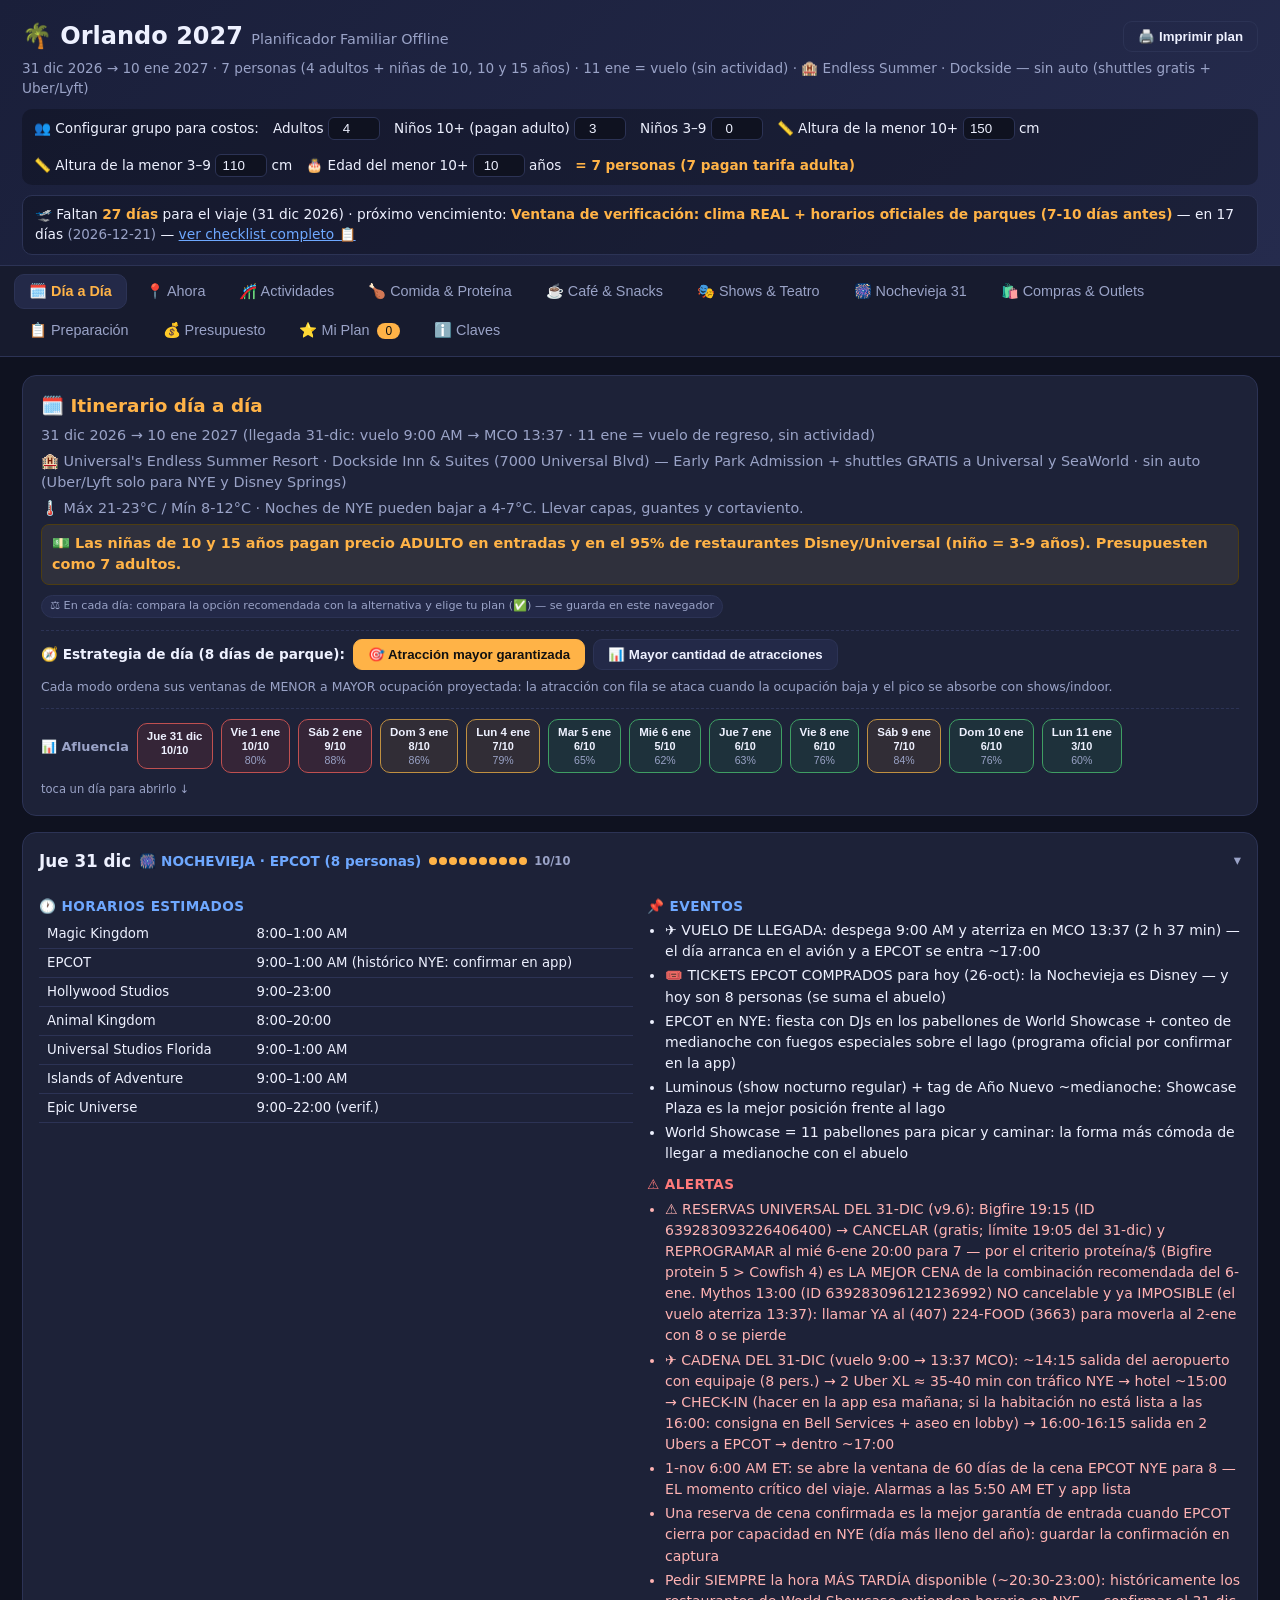
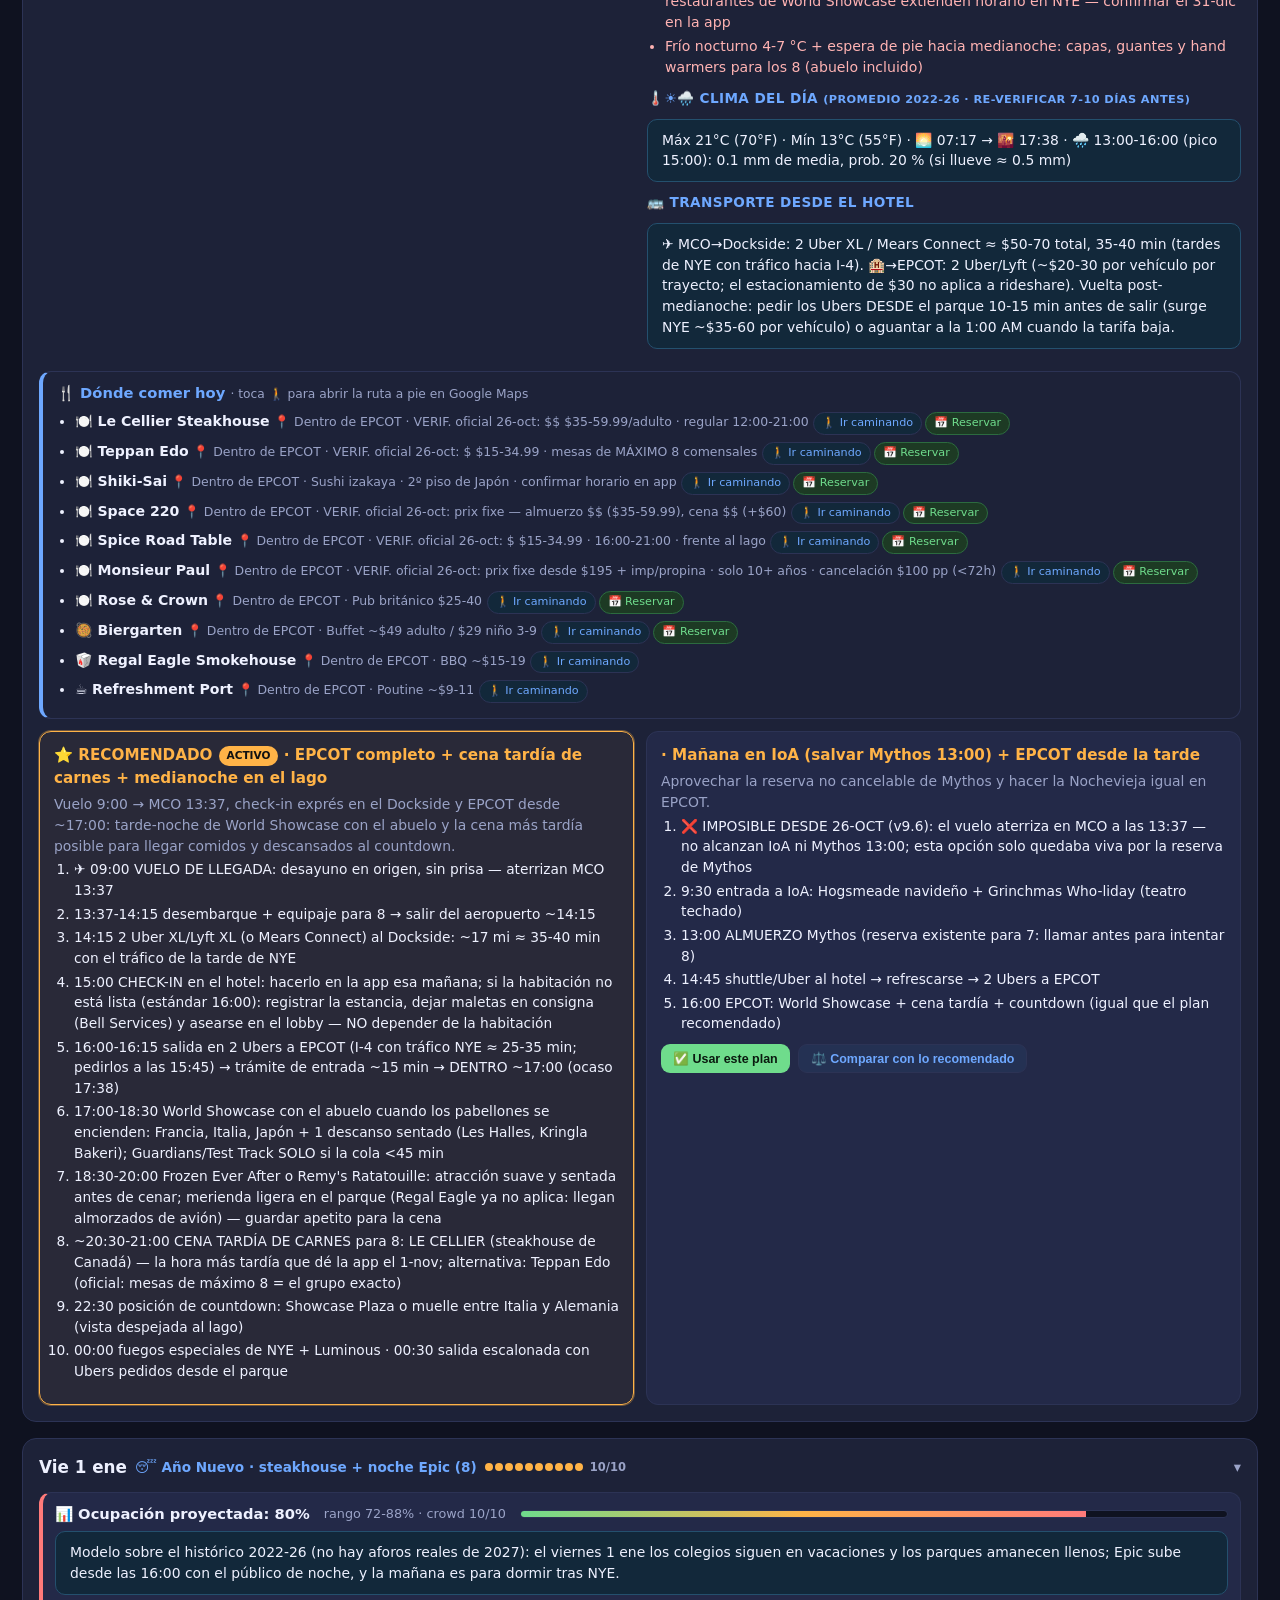
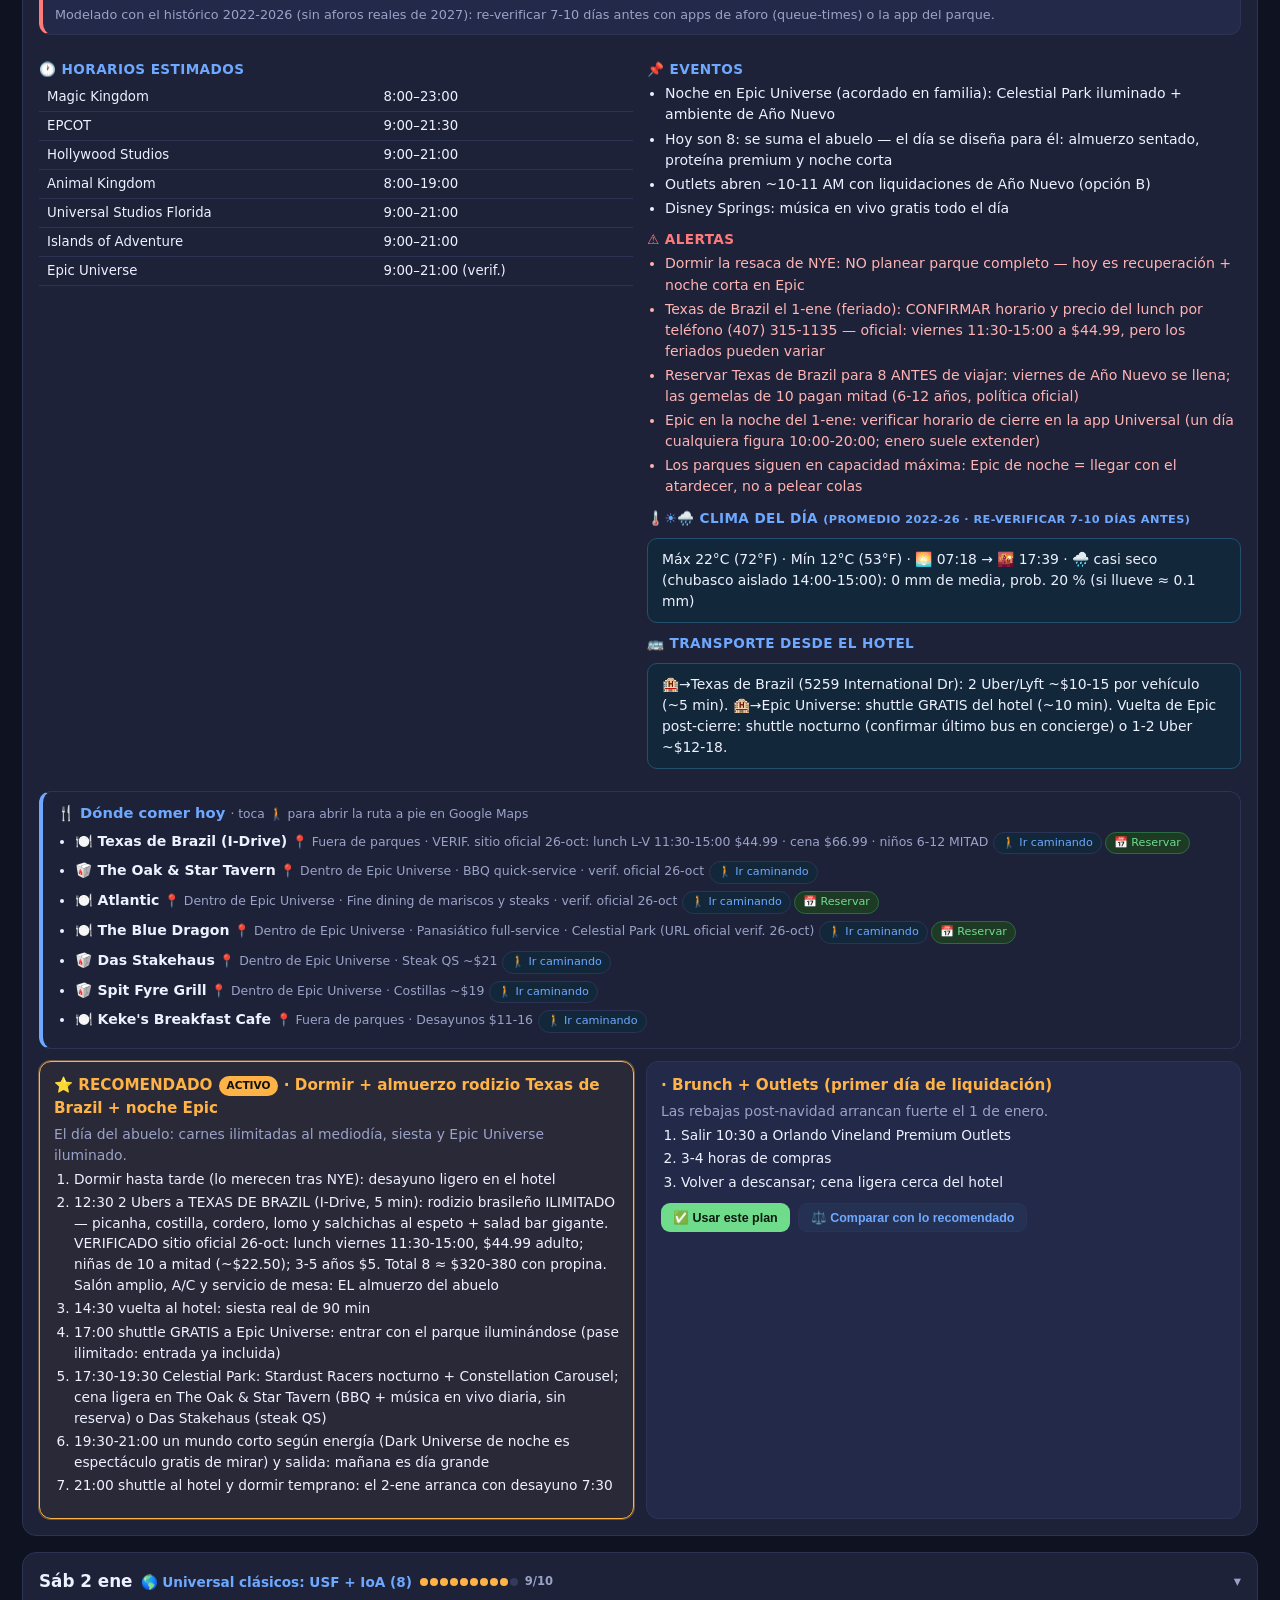
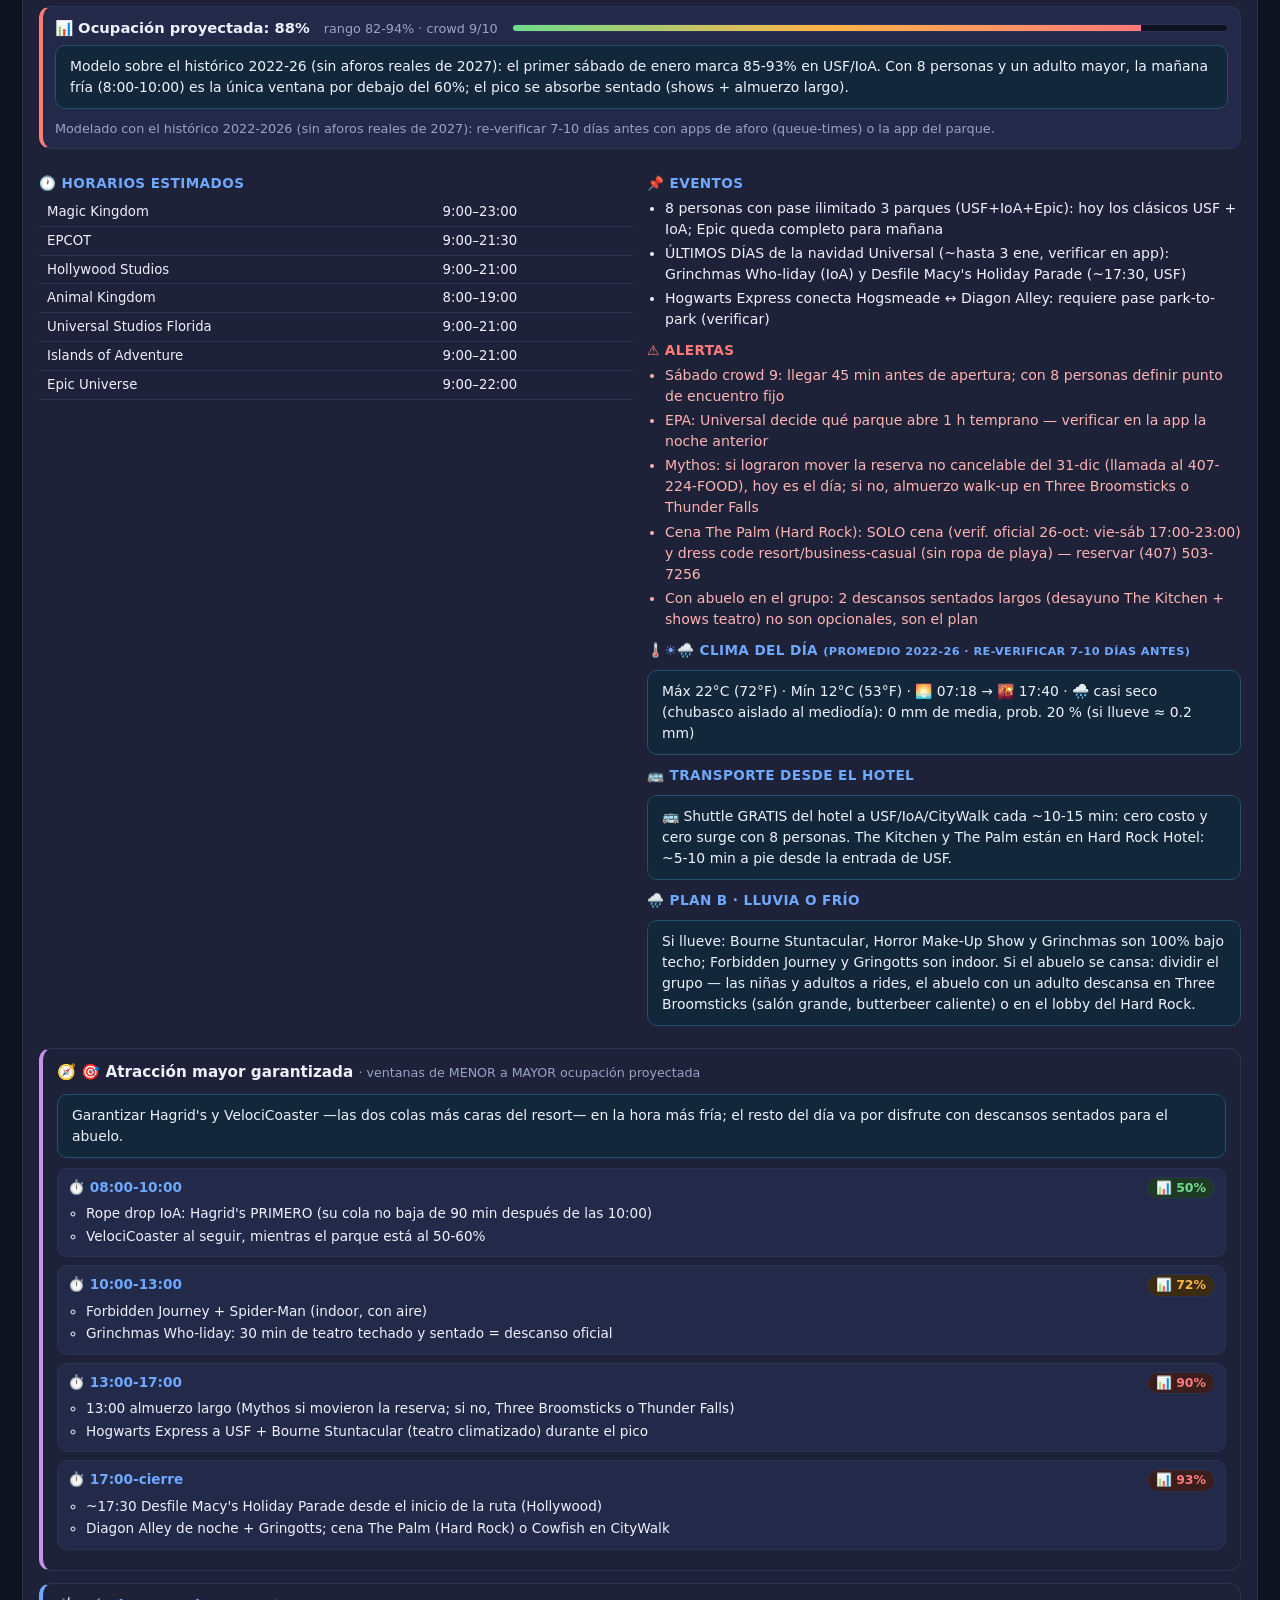
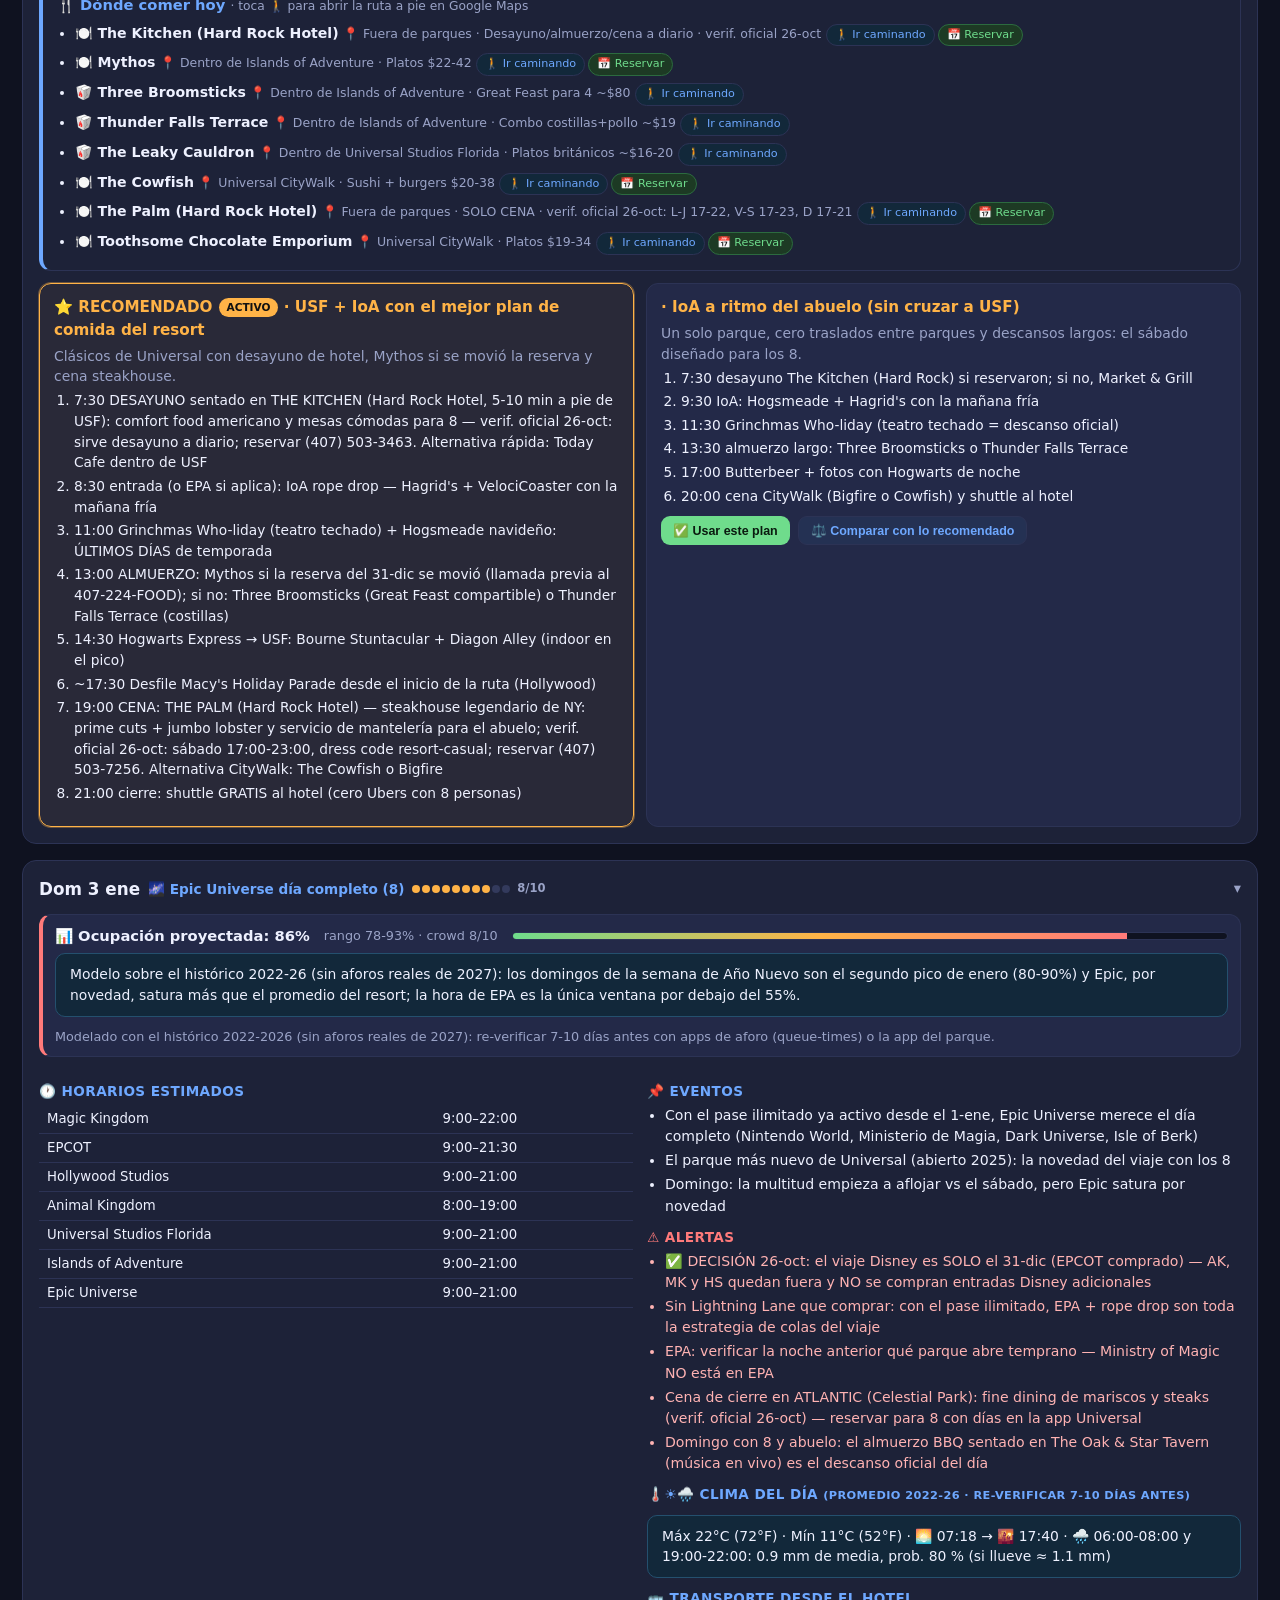
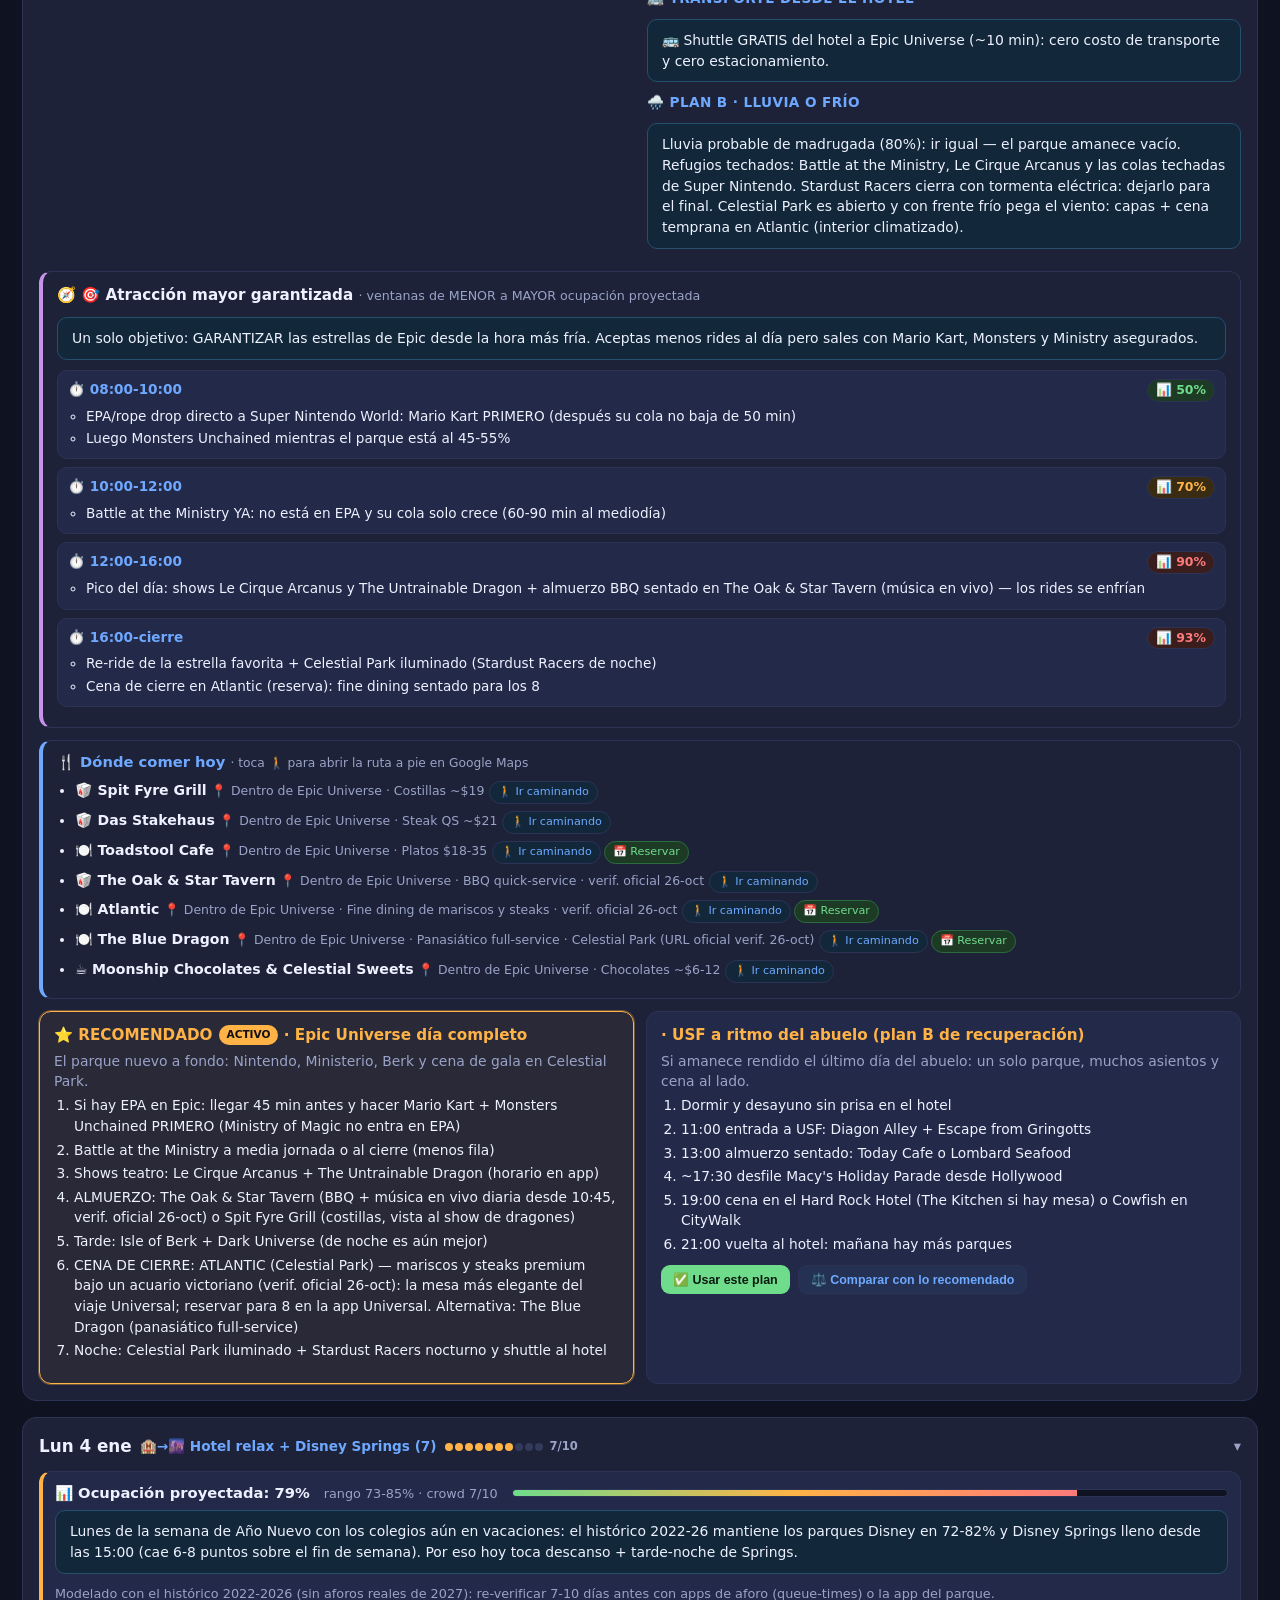
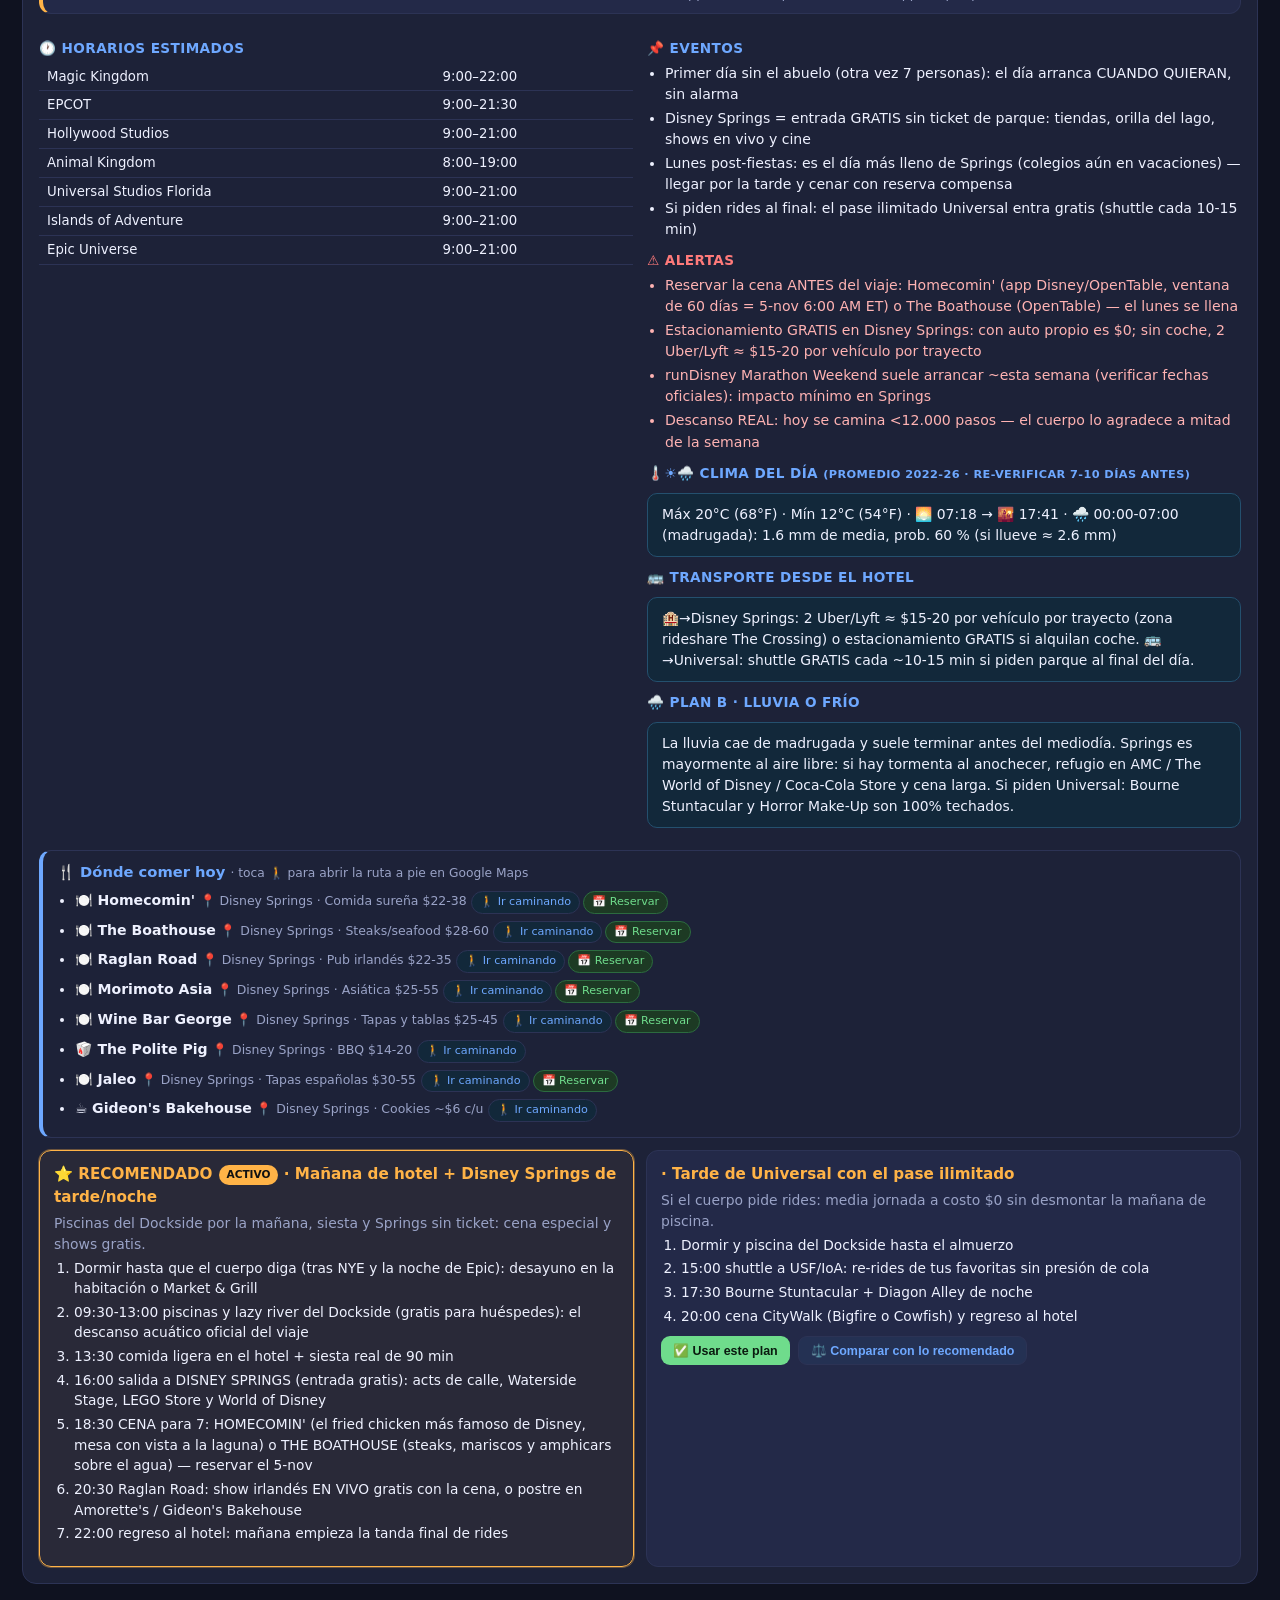
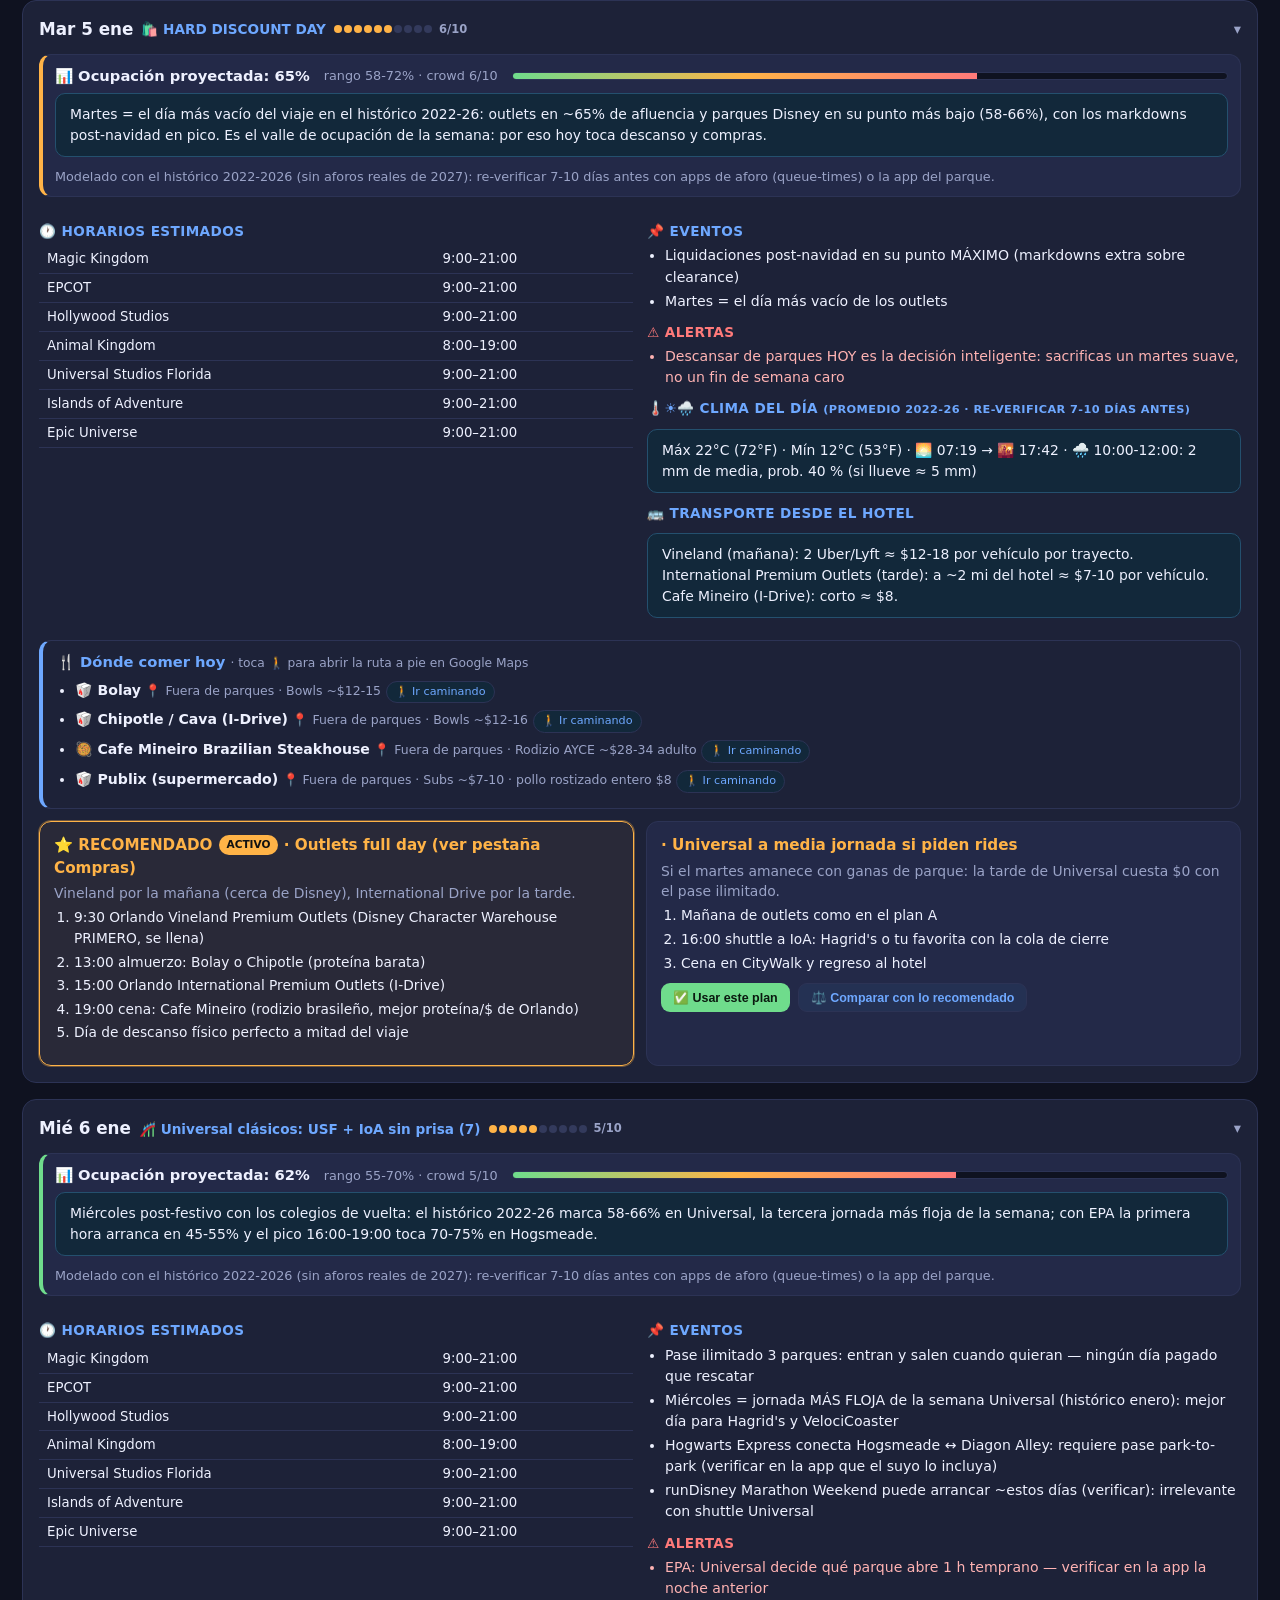
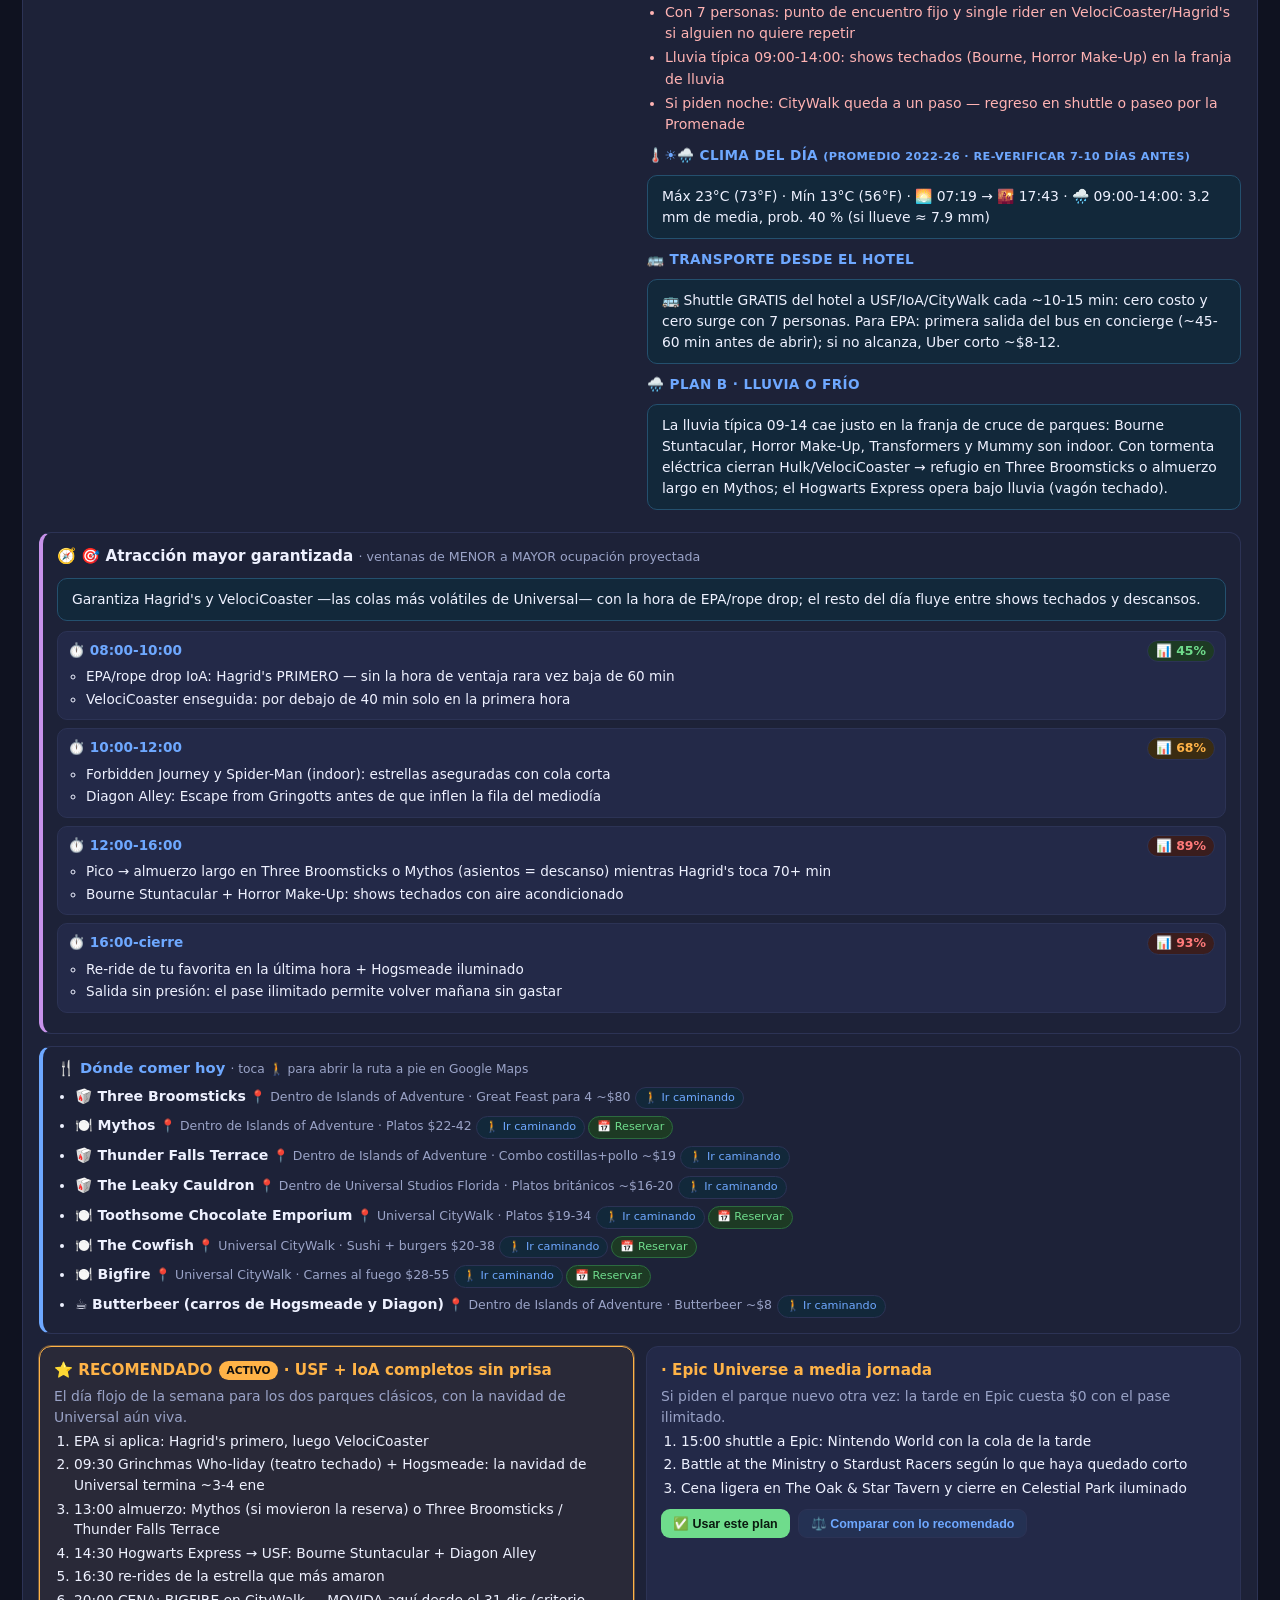
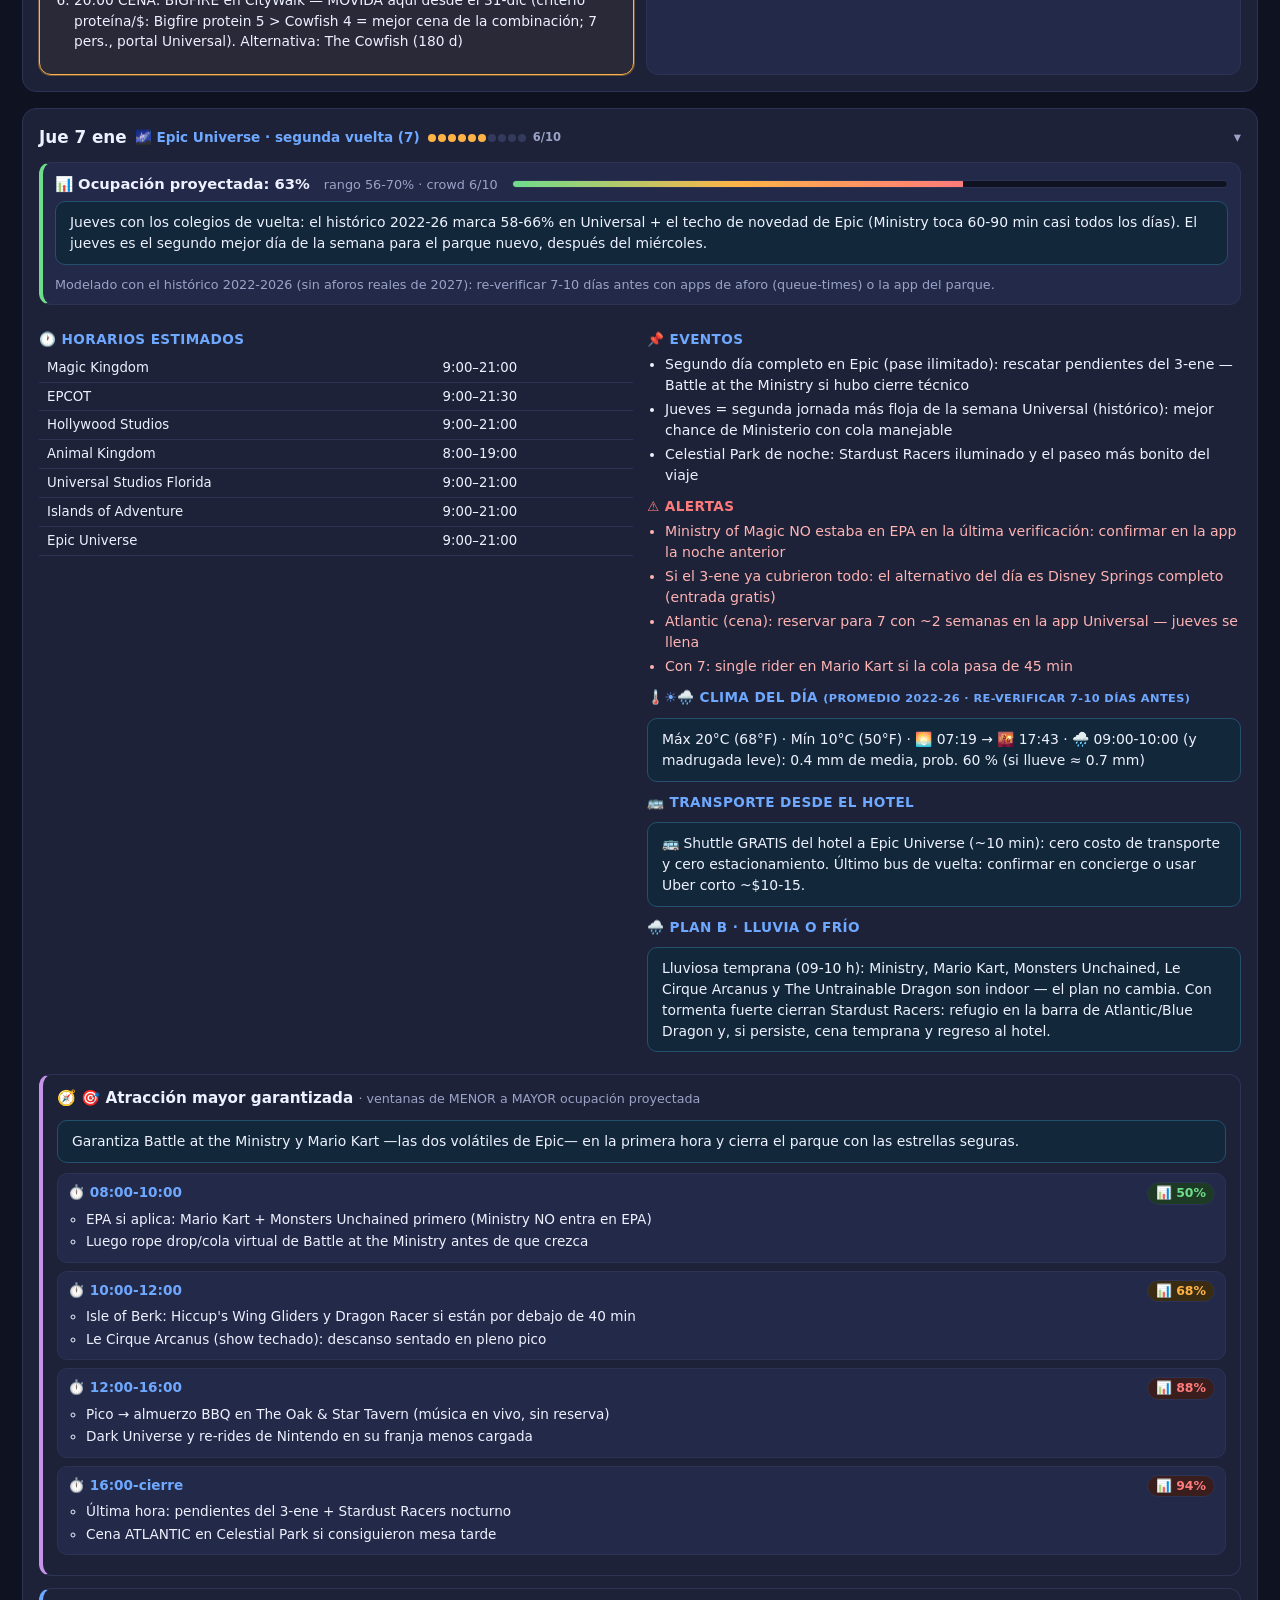
==== commit e0d3a4d0: "v9.6: vuelo llegada 31-dic 9:00AM -> MCO 13:37 — cadena MCO -> Dockside (traslado 35-40 min) -> chec" ====
--- a/orlando-2027.html
+++ b/orlando-2027.html
@@ -511,7 +511,7 @@
    Costos: a = adulto/niño 10+ (Disney y Universal cobran ADULTO desde los 10 años), c = niño 3-9 (null si no aplica) */
 const META = {
   titulo: "Orlando 2027 · Familia 7 (+ abuelo: 8 personas del 31-dic al 3-ene)",
-  rango: "31 dic 2026 → 10 ene 2027 (11 ene = vuelo, sin actividad)",
+  rango: "31 dic 2026 → 10 ene 2027 (llegada 31-dic: vuelo 9:00 AM → MCO 13:37 · 11 ene = vuelo de regreso, sin actividad)",
   hotel: "Universal's Endless Summer Resort · Dockside Inn & Suites (7000 Universal Blvd) — Early Park Admission + shuttles GRATIS a Universal y SeaWorld · sin auto (Uber/Lyft solo para NYE y Disney Springs)",
   clima: "Máx 21-23°C / Mín 8-12°C · Noches de NYE pueden bajar a 4-7°C. Llevar capas, guantes y cortaviento.",
   reglaOro: "Las niñas de 10 y 15 años pagan precio ADULTO en entradas y en el 95% de restaurantes Disney/Universal (niño = 3-9 años). Presupuesten como 7 adultos."
@@ -524,23 +524,24 @@
   Springs:"Disney Springs", SeaWorld:"SeaWorld", Otros:"Fuera de parques"
 };
 
-/* v9.5 · 26-oct-2026: Disney SOLO el 31-dic (EPCOT comprado). Del 1 al 10 de ene: pase ilimitado Universal (3 parques) + hotel/Disney Springs — días 4, 6 y 7 reescritos */
+/* v9.5 · 26-oct-2026: Disney SOLO el 31-dic (EPCOT comprado). Del 1 al 10 de ene: pase ilimitado Universal (3 parques) + hotel/Disney Springs — días 4, 6 y 7 reescritos
+   v9.6 · 26-oct-2026: vuelo de LLEGADA 9:00 AM → MCO 13:37 (cadena traslado → check-in → salida a EPCOT ~16:00, entrada ~17:00) · Bigfire cancelada del 31-dic y reprogramada al 6-ene 20:00 por criterio proteína/$ */
 const DIAS = [
 {date:"2026-12-31",label:"Jue 31 dic",crowd:10,theme:"🎆 NOCHEVIEJA · EPCOT (8 personas)",parks:["EPCOT"],
  hours:{MK:"8:00–1:00 AM",EPCOT:"9:00–1:00 AM (histórico NYE: confirmar en app)",HS:"9:00–23:00",AK:"8:00–20:00",USF:"9:00–1:00 AM",IoA:"9:00–1:00 AM",Epic:"9:00–22:00 (verif.)"},
- events:["🎟️ TICKETS EPCOT COMPRADOS para hoy (26-oct): la Nochevieja es Disney — y hoy son 8 personas (se suma el abuelo)","EPCOT en NYE: fiesta con DJs en los pabellones de World Showcase + conteo de medianoche con fuegos especiales sobre el lago (programa oficial por confirmar en la app)","Luminous (show nocturno regular) + tag de Año Nuevo ~medianoche: Showcase Plaza es la mejor posición frente al lago","World Showcase = 11 pabellones para picar y caminar: la forma más cómoda de llegar a medianoche con el abuelo"],
- warnings:["⚠️ RESERVAS UNIVERSAL DEL 31-DIC: Bigfire 19:15 (ID 639283093226406400) es cancelable GRATIS hasta las 19:05 — cancelarla si cenan en EPCOT. Mythos 13:00 (ID 639283096121236992) es NO cancelable/modificable y está DENTRO de IoA (ver opción B); además es para 7 y hoy son 8: llamar al (407) 224-FOOD (3663) para intentar moverla al 2-ene con 8","1-nov 6:00 AM ET: se abre la ventana de 60 días de la cena EPCOT NYE para 8 — EL momento crítico del viaje. Alarmas a las 5:50 AM ET y app lista","Una reserva de cena confirmada es la mejor garantía de entrada cuando EPCOT cierra por capacidad en NYE (día más lleno del año): guardar la confirmación en captura","Pedir SIEMPRE la hora MÁS TARDÍA disponible (~20:30-23:00): históricamente los restaurantes de World Showcase extienden horario en NYE — confirmar el 31-dic en la app","Frío nocturno 4-7 °C + espera de pie hacia medianoche: capas, guantes y hand warmers para los 8 (abuelo incluido)"],
- transport:"🏨→EPCOT: 2 Uber/Lyft (~$20-30 por vehículo por trayecto; el estacionamiento de $30 no aplica a rideshare). Vuelta post-medianoche: pedir los Ubers DESDE el parque 10-15 min antes de salir (surge NYE ~$35-60 por vehículo) o aguantar a la 1:00 AM cuando la tarifa baja.",
+ events:["✈️ VUELO DE LLEGADA: despega 9:00 AM y aterriza en MCO 13:37 (2 h 37 min) — el día arranca en el avión y a EPCOT se entra ~17:00","🎟️ TICKETS EPCOT COMPRADOS para hoy (26-oct): la Nochevieja es Disney — y hoy son 8 personas (se suma el abuelo)","EPCOT en NYE: fiesta con DJs en los pabellones de World Showcase + conteo de medianoche con fuegos especiales sobre el lago (programa oficial por confirmar en la app)","Luminous (show nocturno regular) + tag de Año Nuevo ~medianoche: Showcase Plaza es la mejor posición frente al lago","World Showcase = 11 pabellones para picar y caminar: la forma más cómoda de llegar a medianoche con el abuelo"],
+ warnings:["⚠️ RESERVAS UNIVERSAL DEL 31-DIC (v9.6): Bigfire 19:15 (ID 639283093226406400) → CANCELAR (gratis; límite 19:05 del 31-dic) y REPROGRAMAR al mié 6-ene 20:00 para 7 — por el criterio proteína/$ (Bigfire protein 5 > Cowfish 4) es LA MEJOR CENA de la combinación recomendada del 6-ene. Mythos 13:00 (ID 639283096121236992) NO cancelable y ya IMPOSIBLE (el vuelo aterriza 13:37): llamar YA al (407) 224-FOOD (3663) para moverla al 2-ene con 8 o se pierde","✈️ CADENA DEL 31-DIC (vuelo 9:00 → 13:37 MCO): ~14:15 salida del aeropuerto con equipaje (8 pers.) → 2 Uber XL ≈ 35-40 min con tráfico NYE → hotel ~15:00 → CHECK-IN (hacer en la app esa mañana; si la habitación no está lista a las 16:00: consigna en Bell Services + aseo en lobby) → 16:00-16:15 salida en 2 Ubers a EPCOT → dentro ~17:00","1-nov 6:00 AM ET: se abre la ventana de 60 días de la cena EPCOT NYE para 8 — EL momento crítico del viaje. Alarmas a las 5:50 AM ET y app lista","Una reserva de cena confirmada es la mejor garantía de entrada cuando EPCOT cierra por capacidad en NYE (día más lleno del año): guardar la confirmación en captura","Pedir SIEMPRE la hora MÁS TARDÍA disponible (~20:30-23:00): históricamente los restaurantes de World Showcase extienden horario en NYE — confirmar el 31-dic en la app","Frío nocturno 4-7 °C + espera de pie hacia medianoche: capas, guantes y hand warmers para los 8 (abuelo incluido)"],
+ transport:"✈️ MCO→Dockside: 2 Uber XL / Mears Connect ≈ $50-70 total, 35-40 min (tardes de NYE con tráfico hacia I-4). 🏨→EPCOT: 2 Uber/Lyft (~$20-30 por vehículo por trayecto; el estacionamiento de $30 no aplica a rideshare). Vuelta post-medianoche: pedir los Ubers DESDE el parque 10-15 min antes de salir (surge NYE ~$35-60 por vehículo) o aguantar a la 1:00 AM cuando la tarifa baja.",
  weather:{hi:21,lo:13,hiF:70,loF:55,sr:"07:17",ss:"17:38",rain:"13:00-16:00 (pico 15:00)",mm:0.1,mmWet:0.5,prob:20},
  options:[
-  {reco:true,title:"EPCOT completo + cena tardía de carnes + medianoche en el lago",summary:"Mañana de rides, tarde de World Showcase con el abuelo y la cena más tardía posible para llegar comidos y descansados al countdown.",
-   steps:["8:30 desayuno proteico en el hotel y salida: llegar a EPCOT 15-30 min antes de la apertura (NYE = filas de entrada)","9:00-12:00 World Discovery con la mañana: Guardians of the Galaxy: Cosmic Rewind y Test Track primero (colas de NYE: aceptar 2-3 rides)","12:30 almuerzo proteico sin reserva: Regal Eagle Smokehouse (BBQ americano, ~$20 pp) — guardar apetito para la cena","14:00-18:00 World Showcase a paso lento con el abuelo: Francia, Italia, Japón + 2 descansos sentados (Les Halles, Kringla Bakeri)","18:00 Frozen Ever After o Remy's Ratatouille: atracción suave y sentada antes de cenar","~20:30-21:00 CENA TARDÍA DE CARNES para 8: LE CELLIER (steakhouse de Canadá) — la hora más tardía que dé la app el 1-nov; alternativa: Teppan Edo (oficial: mesas de máximo 8 = el grupo exacto)","22:30 posición de countdown: Showcase Plaza o muelle entre Italia y Alemania (vista despejada al lago)","00:00 fuegos especiales de NYE + Luminous · 00:30 salida escalonada con Ubers pedidos desde el parque"]},
+  {reco:true,title:"EPCOT completo + cena tardía de carnes + medianoche en el lago",summary:"Vuelo 9:00 → MCO 13:37, check-in exprés en el Dockside y EPCOT desde ~17:00: tarde-noche de World Showcase con el abuelo y la cena más tardía posible para llegar comidos y descansados al countdown.",
+   steps:["✈️ 09:00 VUELO DE LLEGADA: desayuno en origen, sin prisa — aterrizan MCO 13:37","13:37-14:15 desembarque + equipaje para 8 → salir del aeropuerto ~14:15","14:15 2 Uber XL/Lyft XL (o Mears Connect) al Dockside: ~17 mi ≈ 35-40 min con el tráfico de la tarde de NYE","15:00 CHECK-IN en el hotel: hacerlo en la app esa mañana; si la habitación no está lista (estándar 16:00): registrar la estancia, dejar maletas en consigna (Bell Services) y asearse en el lobby — NO depender de la habitación","16:00-16:15 salida en 2 Ubers a EPCOT (I-4 con tráfico NYE ≈ 25-35 min; pedirlos a las 15:45) → trámite de entrada ~15 min → DENTRO ~17:00 (ocaso 17:38)","17:00-18:30 World Showcase con el abuelo cuando los pabellones se encienden: Francia, Italia, Japón + 1 descanso sentado (Les Halles, Kringla Bakeri); Guardians/Test Track SOLO si la cola <45 min","18:30-20:00 Frozen Ever After o Remy's Ratatouille: atracción suave y sentada antes de cenar; merienda ligera en el parque (Regal Eagle ya no aplica: llegan almorzados de avión) — guardar apetito para la cena","~20:30-21:00 CENA TARDÍA DE CARNES para 8: LE CELLIER (steakhouse de Canadá) — la hora más tardía que dé la app el 1-nov; alternativa: Teppan Edo (oficial: mesas de máximo 8 = el grupo exacto)","22:30 posición de countdown: Showcase Plaza o muelle entre Italia y Alemania (vista despejada al lago)","00:00 fuegos especiales de NYE + Luminous · 00:30 salida escalonada con Ubers pedidos desde el parque"]},
   {title:"Mañana en IoA (salvar Mythos 13:00) + EPCOT desde la tarde",parks:["IoA","EPCOT"],summary:"Aprovechar la reserva no cancelable de Mythos y hacer la Nochevieja igual en EPCOT.",
    vs:{aFavor:["Salvan Mythos 13:00 (no cancelable): el mejor restaurante de parque de EE.UU., caliente y sentado","Grinchmas y Hogsmeade navideño se viven hoy: la temporada termina ~3 ene","El pase Universal ya está pagado: la mañana en IoA cuesta $0 extra"],
     enContra:["Doble parque en el día MÁS lleno del año: dos entradas con fila y riesgo de cierre por capacidad","Llegar a EPCOT ~15:30-16:00 sacrifica la mañana fría y las colas bajas de World Discovery","Mythos está a nombre de 7: el abuelo queda fuera de la mesa salvo que el (407) 224-FOOD la amplíe"],
-    cambiaSi:"Solo si Universal se niega a mover Mythos y no quieren perder la reserva no cancelable, o si Grinchmas es prioridad innegociable",
+    cambiaSi:"MUERTA con el vuelo 13:37 (v9.6): sin mañana posible el 31-dic, solo resucita si Universal mueve Mythos a otra fecha — y aun así el NYE terminaría en EPCOT (opción A)",
     baseReco:"Con tickets EPCOT ya comprados y 8 personas (una mayor), un solo parque en NYE es la decisión cómoda: menos traslados, cena sentada tardía y countdown a 3 min del restaurante"},
-   steps:["9:30 entrada a IoA: Hogsmeade navideño + Grinchmas Who-liday (teatro techado)","13:00 ALMUERZO Mythos (reserva existente para 7: llamar antes para intentar 8)","14:45 shuttle/Uber al hotel → refrescarse → 2 Ubers a EPCOT","16:00 EPCOT: World Showcase + cena tardía + countdown (igual que el plan recomendado)"]}]},
+   steps:["❌ IMPOSIBLE DESDE 26-OCT (v9.6): el vuelo aterriza en MCO a las 13:37 — no alcanzan IoA ni Mythos 13:00; esta opción solo quedaba viva por la reserva de Mythos","9:30 entrada a IoA: Hogsmeade navideño + Grinchmas Who-liday (teatro techado)","13:00 ALMUERZO Mythos (reserva existente para 7: llamar antes para intentar 8)","14:45 shuttle/Uber al hotel → refrescarse → 2 Ubers a EPCOT","16:00 EPCOT: World Showcase + cena tardía + countdown (igual que el plan recomendado)"]}]},
 {date:"2027-01-01",label:"Vie 1 ene",crowd:10,theme:"😴 Año Nuevo · steakhouse + noche Epic (8)",parks:["Otros","Epic"],
  hours:{MK:"8:00–23:00",EPCOT:"9:00–21:30",HS:"9:00–21:00",AK:"8:00–19:00",USF:"9:00–21:00",IoA:"9:00–21:00",Epic:"9:00–21:00 (verif.)"},
  events:["Noche en Epic Universe (acordado en familia): Celestial Park iluminado + ambiente de Año Nuevo","Hoy son 8: se suma el abuelo — el día se diseña para él: almuerzo sentado, proteína premium y noche corta","Outlets abren ~10-11 AM con liquidaciones de Año Nuevo (opción B)","Disney Springs: música en vivo gratis todo el día"],
@@ -651,7 +652,7 @@
    {h:"16:00-cierre",occ:93,items:["Última hora: re-rides rápidos de tus 2 favoritas y salida a cena o CityWalk"]}]}},
  options:[
   {reco:true,title:"USF + IoA completos sin prisa",summary:"El día flojo de la semana para los dos parques clásicos, con la navidad de Universal aún viva.",
-   steps:["EPA si aplica: Hagrid's primero, luego VelociCoaster","09:30 Grinchmas Who-liday (teatro techado) + Hogsmeade: la navidad de Universal termina ~3-4 ene","13:00 almuerzo: Mythos (si movieron la reserva) o Three Broomsticks / Thunder Falls Terrace","14:30 Hogwarts Express → USF: Bourne Stuntacular + Diagon Alley","16:30 re-rides de la estrella que más amaron","20:00 CENA: Bigfire o Cowfish en CityWalk (ventanas 90-180 d en la app Universal)"]},
+   steps:["EPA si aplica: Hagrid's primero, luego VelociCoaster","09:30 Grinchmas Who-liday (teatro techado) + Hogsmeade: la navidad de Universal termina ~3-4 ene","13:00 almuerzo: Mythos (si movieron la reserva) o Three Broomsticks / Thunder Falls Terrace","14:30 Hogwarts Express → USF: Bourne Stuntacular + Diagon Alley","16:30 re-rides de la estrella que más amaron","20:00 CENA: BIGFIRE en CityWalk — MOVIDA aquí desde el 31-dic (criterio proteína/$: Bigfire protein 5 > Cowfish 4 = mejor cena de la combinación; 7 pers., portal Universal). Alternativa: The Cowfish (180 d)"]},
   {title:"Epic Universe a media jornada",parks:["Epic"],summary:"Si piden el parque nuevo otra vez: la tarde en Epic cuesta $0 con el pase ilimitado.",
    vs:{aFavor:["Pase ilimitado: media jornada en Epic cuesta $0 de entrada","Battle at the Ministry a la tarde suele bajar respecto al mediodía (verificar cola en la app)","Celestial Park de noche es el mejor espectáculo gratis del viaje"],
     enContra:["Pierden la jornada completa USF+IoA en el día más flojo de la semana (histórico)","La tarde sola no cubre Nintendo + Ministerio + Berk: menos rides que el día completo","Desplazamiento extra hotel ↔ Epic con 7 personas y la cena de CityWalk perdida"],
@@ -874,7 +875,7 @@
 {id:"r6",name:"Toadstool Cafe",park:"Epic",zone:"Universal",service:"Mesa",a:28,c:13,note:"Platos $18-35",protein:3,proteinNote:"Experiencia > proteína, pero hay pollo y pasta con carne",dishes:"Super Mushroom Soup, Mt. Beanpole Cake",res:"App Universal (muy demandada)",seating:"Mesas con 'ventanas' animadas de Nintendo",tips:"Reservar apenas se abra: la experiencia favorita de niños en Epic."},
 {id:"r7",name:"The Leaky Cauldron",park:"USF",zone:"Universal",service:"Rápido",a:18,c:10,note:"Platos británicos ~$16-20",protein:4,proteinNote:"Bangers & mash, cottage pie: comida contundente",dishes:"Bangers & mash, fish & chips, butterbeer",res:"No requiere",seating:"Mesas techadas en Diagon Alley",tips:"Ir 11:00 o 14:30 para evitar la marea."},
 {id:"r8",name:"Today Cafe",park:"USF",zone:"Universal",service:"Rápido",a:15,c:9,note:"Bowls y sandwiches ~$13-17",protein:4,proteinNote:"Bowls con pollo/pavo: de lo más sano en USF",dishes:"Bowls de proteína, sandwiches de pavo",res:"No requiere",seating:"Algunas mesas",tips:"Opción saludable top dentro de USF."},
-{id:"r9",name:"Bigfire",park:"CityWalk",zone:"Universal",service:"Mesa",a:38,c:14,note:"Carnes al fuego $28-55",protein:5,proteinNote:"Cortes de carne al fuego de leña: excelente calidad",dishes:"Steaks, chuleta de cerdo, s'mores de mesa",res:"App/web Universal (90 d)",seating:"Mesas amplias · ambiente lodge",tips:"Los s'mores en la mesa encantan a las niñas. VERIFICADO 22-oct: el 31-dic sirve 16:00-21:30 — RESERVADO ✓ 19:15 (ID 639283093226406400). ⚠️ 26-oct: si la cena NYE es en EPCOT, CANCELAR gratis antes de las 19:05 (cuenta Universal o 407-224-FOOD)."},
+{id:"r9",name:"Bigfire",park:"CityWalk",zone:"Universal",service:"Mesa",a:38,c:14,note:"Carnes al fuego $28-55",protein:5,proteinNote:"Cortes de carne al fuego de leña: excelente calidad",dishes:"Steaks, chuleta de cerdo, s'mores de mesa",res:"App/web Universal (90 d)",seating:"Mesas amplias · ambiente lodge",tips:"Los s'mores en la mesa encantan a las niñas. VERIFICADO 22-oct: el 31-dic sirve 16:00-21:30. v9.6 26-oct: la reserva del 31-dic 19:15 (ID 639283093226406400) se CANCELA (la cena NYE es EPCOT) y se REPROGRAMA al mié 6-ene 20:00, 7 pers. — mejor cena de la combinación del 6-ene por criterio proteína/$ (protein 5 > Cowfish 4). Gestionar: universalorlando.com > Account > My Reservations o (407) 224-FOOD."},
 {id:"r10",name:"NBC Sports Grill & Brew",park:"CityWalk",zone:"Universal",service:"Mesa",a:26,c:12,note:"Platos $18-32",protein:4,proteinNote:"Alitas, burgers, ribs: proteína sólida a precio justo",dishes:"Alitas, ribs, burgers",res:"Walk-in usualmente",seating:"Mesas + 100 pantallas",tips:"Buena opción sin reserva cuando todo está lleno."},
 {id:"r14",name:"Satu'li Canteen",park:"AK",zone:"Disney",service:"Rápido",a:17,c:11,note:"Bowls ~$16-18",protein:5,proteinNote:"EL MEJOR proteína/$ de Disney: bowl con pollo o res a la parrilla + granos",dishes:"Create-Your-Own Bowl (pollo/res/tofu), pods bao",res:"No requiere · mobile order",seating:"Mesas techadas amplias",tips:"Mobile order 30-45 min antes. Los bowls se pueden compartir."},
 {id:"r15",name:"Flame Tree Barbecue",park:"AK",zone:"Disney",service:"Rápido",a:17,c:11,note:"Platos BBQ ~$15-19",protein:5,proteinNote:"Ribs, pollo y cerdo ahumado: porciones generosas",dishes:"Sampler de ribs+pollo+pulled pork, mac & cheese",res:"No requiere · mobile order",seating:"Terrazas junto al agua",tips:"El sampler alimenta a 2 personas fácil."},
@@ -1091,13 +1092,13 @@
 
 /* NYE 31 dic · estrategia completa */
 const NYE = {
-intro:"CAMBIO DE PLAN (26-oct-2026): tienen TICKETS DE EPCOT comprados para el 31-dic y el grupo sube a 8 PERSONAS (se suma el abuelo). La Nochevieja ahora es Disney: EPCOT abierto históricamente hasta ~1:00 AM, World Showcase para cenar y caminar, y el countdown con fuegos especiales frente al lago. Objetivo culinario del día: CARNES de verdad + la reserva MÁS TARDÍA posible para aguantar hasta cerca de medianoche — todo con datos de las páginas oficiales de Disney y Universal (26-oct-2026). ⚠️ Las reservas Universal del 22-oct quedan por resolver: Bigfire 19:15 es cancelable GRATIS hasta las 19:05 del 31-dic; Mythos 13:00 es NO cancelable/modificable y está dentro de IoA (opción B en el itinerario). Ventana crítica: 1-nov 6:00 AM ET (60 días) para la cena EPCOT de 8.",
+intro:"CAMBIO DE PLAN (26-oct-2026): tienen TICKETS DE EPCOT comprados para el 31-dic y el grupo sube a 8 PERSONAS (se suma el abuelo). La Nochevieja ahora es Disney: EPCOT abierto históricamente hasta ~1:00 AM, World Showcase para cenar y caminar, y el countdown con fuegos especiales frente al lago. Objetivo culinario del día: CARNES de verdad + la reserva MÁS TARDÍA posible para aguantar hasta cerca de medianoche — todo con datos de las páginas oficiales de Disney y Universal (26-oct-2026). Ventana crítica: 1-nov 6:00 AM ET (60 días) para la cena EPCOT de 8. ✈️ Vuelo de llegada 9:00 AM → MCO 13:37: traslado al Dockside ≈ 35-40 min, CHECK-IN ~15:00 (habitación estándar ~16:00; si no está lista: consigna + aseo en lobby) y salida a EPCOT ~16:00-16:15 para entrar ~17:00. ⚠️ Reservas Universal (v9.6): Bigfire 19:15 se CANCELA del 31-dic y se reprograma al 6-ene 20:00 (mejor cena de esa combinación por criterio proteína/$); Mythos 13:00 es NO cancelable y ya es imposible ese día (el vuelo aterriza 13:37): moverla por teléfono al 2-ene con 8.",
 plan:[
  "1-nov, 6:00 AM ET — ADR para 8 en la app My Disney Experience, pidiendo SIEMPRE la hora MÁS TARDÍA disponible. Orden de intento: 1) Le Cellier (steakhouse oficial de EPCOT, $$ $35-59.99/adulto) 2) Teppan Edo (hibachi $ $15-34.99 — dato oficial: mesas de MÁXIMO 8 comensales = el grupo exacto) 3) Space 220 (cena prix fixe +$60) 4) Shiki-Sai / Spice Road Table (vista al lago).",
  "Regla de oro NYE Disney: una reserva de cena confirmada es la mejor garantía de entrada cuando EPCOT cierra por capacidad (día más lleno del año). Guardar la confirmación en captura de pantalla.",
  "Si no hay mesa de 8 en ninguno: partir el grupo en 2 mesas del mismo restaurante (oficialmente posible en Teppan Edo) o cenar temprano y repetir en World Showcase con snacks premium después.",
- "⚠️ Bigfire 19:15 (ID 639283093226406400): cancelable GRATIS hasta las 19:05 del 31-dic desde la cuenta Universal o (407) 224-FOOD. Si la cena NYE es en EPCOT → cancelarla ese día (o antes, cuando el plan esté 100% claro).",
- "⚠️ Mythos 13:00 (ID 639283096121236992): NO cancelable ni modificable, y está DENTRO de IoA. Caminos: (A) dejarla perder y cenar en EPCOT, o (B) mañana Universal + Mythos 13:00 + EPCOT desde ~16:00 (opción B del día). Intentar por teléfono moverla al 2-ene y ampliarla a 8 personas.",
+ "🔄 Bigfire 19:15 (ID 639283093226406400): CANCELAR YA del 31-dic (gratis: cuenta Universal o (407) 224-FOOD) y REPROGRAMAR al mié 6-ene 20:00 (7 pers.): el criterio proteína/$ la hace la mejor cena de la combinación recomendada del 6-ene (Bigfire 5 > Cowfish 4) — ventana de 90 días vigente.",
+ "⚠️ Mythos 13:00 (ID 639283096121236992): NO cancelable ni modificable y ahora IMPOSIBLE el 31-dic — el vuelo aterriza 13:37 (la opción B del día murió). Único camino: llamar YA al (407) 224-FOOD y moverla al 2-ene ampliándola a 8 personas; si Universal no puede, se pierde sin costo (simplemente no se usa).",
  "El 1-nov solo se disputa la cena EPCOT de 8: NO hay segunda ventana de Disney (los días 4, 6 y 7 de ene ya no son parques Disney). Si ningún candidato da mesa para 8: activar alertas MouseDining/TouringPlans y reintentar — muchos cancelan 24-48 h antes"
 ],
 comparacion:[
@@ -1112,16 +1113,17 @@
  {name:"Spice Road Table (EPCOT · Marruecos) · fuegos desde la mesa",v:"Tapas y tagines mediterráneos en terraza FRENTE a World Showcase Lagoon: la posición de fuegos viene con la cena",pp:"$15-34.99 (oficial)",res:"App My Disney Experience · ventana 60 d",grupo:"~$220-300 los 8",place:"Spice Road Table, Morocco Pavilion, EPCOT World Showcase, Orlando, FL",book:"https://disneyworld.disney.go.com/dining/epcot/spice-road-table/",note:"VERIFICADO 26-oct (oficial): abre 16:00-21:00 — cena temprana con vista al lago y luego countdown a un paso. Pedir tagines compartibles para los 8."},
  {name:"Shiki-Sai (EPCOT · Japón) · wagyu + vistas",v:"Sushi izakaya en el 2º piso del pabellón de Japón: wagyu y vistas panorámicas de EPCOT (posible vista al lago)",pp:"~$$ (verificar)",res:"App My Disney Experience · confirmar nombre/horario en la app",grupo:"~$350-450 los 8",place:"Shiki-Sai, Japan Pavilion, EPCOT World Showcase, Orlando, FL",note:"Su página oficial no fue accesible el 26-oct: confirmar horario, menú y disponibilidad NYE directamente en la app antes de apostar por ella."},
  {name:"Monsieur Paul (EPCOT · Francia) · alta cocina",v:"Menú degustación de la casa Bocuse: filete y aves en la cena más elegante de EPCOT — dress code y 2 horas de experiencia",pp:"desde $195 pp (oficial)",res:"App My Disney Experience · cancelación $100 pp si <72 h",grupo:"~$1,560+ los 8",place:"Monsieur Paul, France Pavilion, EPCOT World Showcase, Orlando, FL",book:"https://disneyworld.disney.go.com/dining/epcot/monsieur-paul/",note:"VERIFICADO 26-oct (oficial): prix fixe desde $195 + impuestos/propina; solo mayores de 10 años (este grupo califica). Solo si el abuelo pide alta cocina francesa: para carnes a mejor precio, Le Cellier."},
- {name:"⚠️ Reservas Universal vigentes del 22-oct (resolver)",v:"Mythos 13:00 (IoA, no cancelable/modificable, para 7) + Bigfire 19:15 (CityWalk, cancelable gratis hasta 19:05)",pp:"ya reservadas",res:"Cuenta Universal o (407) 224-FOOD (3663)",grupo:"7 personas (hoy son 8)",place:"Universal CityWalk, Orlando, FL",book:"https://www.universalorlando.com/web/en/us/things-to-do/dining/bigfire-american-fare",note:"Plan EPCOT confirmado → cancelar Bigfire antes de las 19:05 del 31-dic (gratis). Mythos: llamar e intentar moverla al 2-ene con 8 personas; si no, evaluar la opción B del itinerario (mañana IoA + noche EPCOT)."}
+ {name:"⚠️ Reservas Universal (v9.6: Bigfire → 6-ene · Mythos → llamar YA)",v:"Bigfire 19:15 del 31-dic → CANCELAR y reprogramar al 6-ene 20:00 (7 pers.) · Mythos 13:00 (IoA, no cancelable, para 7 — mover al 2-ene con 8)",pp:"ya reservadas",res:"Cuenta Universal o (407) 224-FOOD (3663)",grupo:"7 personas (hoy son 8)",place:"Universal CityWalk, Orlando, FL",book:"https://www.universalorlando.com/web/en/us/things-to-do/dining/bigfire-american-fare",note:"Plan EPCOT confirmado (v9.6): Bigfire se cancela del 31-dic y se reprograma al 6-ene 20:00 — criterio proteína/$: es la mejor cena de la combinación del 6-ene (protein 5 > Cowfish 4). Mythos: llamar YA al (407) 224-FOOD para moverla al 2-ene con 8 (con vuelo 13:37 la opción B ya no existe)."}
 ],
 timeline:[
- ["7:30","Desayuno proteico en el hotel: día largo hasta la 1:00 AM — huevos, café y capas listas"],
- ["8:30","2 Ubers a EPCOT: llegar 15-30 min antes de la apertura de 9:00 (NYE = filas de entrada)"],
- ["9:00","Rope drop World Discovery: Guardians of the Galaxy: Cosmic Rewind o Test Track primero"],
- ["12:30","Almuerzo proteico sin reserva: Regal Eagle Smokehouse (BBQ, ~$20 pp) — guardar apetito para la cena"],
- ["14:00","World Showcase caminando con el abuelo: Francia → Italia → Japón; descanso sentado cada 90 min"],
- ["16:30","Snack premium + café caliente (Les Halles o Kringla Bakeri): el frío de la tarde pega"],
- ["18:00","Atracción suave y sentada: Frozen Ever After o Remy's Ratatouille"],
+ ["9:00","VUELO DE LLEGADA: despegue (desayuno en origen) — aterrizan MCO 13:37"],
+ ["13:37","Desembarque + equipaje para 8: salida del aeropuerto ~14:15"],
+ ["14:15","2 Uber XL al Dockside: ~17 mi ≈ 35-40 min con el tráfico de la tarde de NYE → hotel ~15:00"],
+ ["15:00","CHECK-IN: hacerlo en la app esa mañana; si la habitación no está lista (estándar 16:00): registro en recepción + consigna de maletas (Bell Services) + aseo en el lobby"],
+ ["16:00","2 Ubers del hotel a EPCOT (pedirlos 15:45; I-4 con tráfico NYE ≈ 25-35 min)"],
+ ["17:00","ENTRADA a EPCOT con el ocaso (17:38): World Showcase encendido — Francia → Italia → Japón a paso lento con el abuelo"],
+ ["18:30","Merienda proteica ligera (Les Halles o Kringla Bakeri): llegan desayunados de avión y hay que guardar apetito para la cena"],
+ ["19:00","Atracción suave y sentada: Frozen Ever After o Remy's; Guardians/Test Track solo si la cola <45 min"],
  ["20:30","CENA TARDÍA DE CARNES para 8 (Le Cellier o Teppan Edo): la hora más tardía que dio la app el 1-nov"],
  ["22:30","Posición de countdown: Showcase Plaza o muelle entre Italia y Alemania (vista despejada al lago)"],
  ["00:00","Fuegos especiales de Año Nuevo + Luminous: el momento del viaje 🎆"],
@@ -1137,7 +1139,7 @@
 ],
 tips:[
  "Con 8 personas y abuelo: dividir el grupo NO es fracaso — 2 subgrupos con punto de encuentro cada 2 horas",
- "EPCOT en NYE puede cerrar por capacidad: NO salir del parque después de las 14:00 — el reingreso no está garantizado",
+ "EPCOT en NYE puede cerrar por capacidad: con la entrada de la tarde (~17:00) NO salir del parque una vez dentro — el reingreso no está garantizado",
  "La reserva de cena confirmada es su salvavidas de reingreso/capacidad: captura de pantalla a la mano",
  "Hand warmers + guantes para la espera del countdown: 30-45 min de pie con 4-7 °C",
  "Pedir los Ubers de regreso DESDE el parque (surge brutal post-medianoche): paciencia > precio"
@@ -1158,7 +1160,7 @@
 {t:"🏨 Hotel · Endless Summer Dockside",d:"Huéspedes con Early Park Admission (1 h antes de abrir) y shuttles GRATIS cada ~10-15 min a USF, IoA, Epic Universe, CityWalk y Volcano Bay, además de SeaWorld y Aquatica. NO hay shuttle a Disney ni al aeropuerto MCO. Extras: carga a la habitación con la llave y entrega de compras en la habitación."},{t:"⚡ Early Park Admission (EPA)",d:"1 hora antes de abrir en USF, IoA, Epic Universe y Volcano Bay, a discreción de Universal: verificar EN LA APP cada noche qué parque abre temprano. Ministry of Magic NO está en EPA. Llegar a la entrada 30-45 min antes; preguntar en concierge la primera salida del bus (~45-60 min antes de abrir); si no alcanza, Uber corto ~$8-12."},{t:"🚕 Transporte sin auto (Uber/Lyft + shuttles)",d:"Universal/SeaWorld/Volcano Bay = shuttle GRATIS. Disney = 2 Uber/Lyft por trayecto (~$15-30 por vehículo según zona; el estacionamiento de $30 NO aplica a rideshare). Salidas de madrugada (NYE, cierres 22:00+) con surge: pedirlos desde el parque. MCO = Mears Connect o 2 Ubers ≈ $50-70. Destinos fuera de la red de shuttles (KSC, Old Town, Gatorland, Vineland) = 2 Ubers ida+vuelta: sumarlos al costo de la opción."},{t:"🌡️ Clima",d:"Cada día del itinerario muestra su clima: máx/mín, amanecer-ocaso exactos y lluvia típica con horario y mm — son promedios de ESAS fechas en 2022-2026, porque la previsión real no existe hasta 7-10 días antes: re-verificar entonces con una app de clima. En frente frío la sensación nocturna puede bajar a 4-7°C: capas, guantes y cortaviento. Volcano Bay solo si máxima >24°C."},
 {t:"📱 Apps imprescindibles (instalar y probar ANTES de volar)",d:"My Disney Experience (entrada EPCOT 31-dic, horarios, mobile order, colas en vivo, mapas) · Universal Orlando (colas, horarios de shows, billetera del pase) · OpenTable (solo Disney Springs; Universal se reserva en su propia app/web) · MouseDining o TouringPlans Reservation Finder (alertas GRATIS cuando se libera una cena agotada) · Uber Y Lyft instaladas (comparar: difieren hasta 30% por trayecto) · Instacart/Amazon Fresh (agua, snacks y desayuno al hotel) · app de clima con radar · SIMON+ (cupones outlets) · runDisney (rutas de carrera)."},
 {t:"💧 Ahorros rápidos para 7",d:"Agua gratis en cualquier QS (pedir vasos de agua, $0) · llevar snacks al parque (permitido) · desayuno del hotel/Publix · 1 mochila compartida para no pagar lockers · souvenirs en Character Warehouse (outlet) no en parques."},
-{t:"⏳ Cuenta regresiva de reservas (fechas exactas)",d:"Ver la pestaña 📋 Preparación: tiene la lista interactiva con TODAS las fechas exactas y checkboxes. Resumen: NYE 31-dic ahora es EPCOT (tickets comprados, 8 personas): su cena abre 60 días antes = 1-nov 6:00 AM ET · reservas Universal del 31-dic por resolver (Bigfire cancelable gratis hasta 19:05; Mythos no cancelable: 407-224-FOOD) · cena Disney Springs del lun 4-ene abre 5-nov 6:00 AM ET (OpenTable/app Disney) · resto de cenas Universal reservables en el portal/app Universal (Toothsome/Cowfish 180 d, Antojitos 90 d — NO OpenTable) · sin Lightning Lane ni entradas Disney pendientes · check-in de vuelo el 10 ene."},
+{t:"⏳ Cuenta regresiva de reservas (fechas exactas)",d:"Ver la pestaña 📋 Preparación: tiene la lista interactiva con TODAS las fechas exactas y checkboxes. Resumen: NYE 31-dic ahora es EPCOT (tickets comprados, 8 personas): su cena abre 60 días antes = 1-nov 6:00 AM ET · Bigfire del 31-dic se cancela y reprograma al 6-ene 20:00 (mejor cena por proteína/$) · Mythos no cancelable y ya imposible el 31-dic con el vuelo 13:37: moverla por teléfono (407-224-FOOD) · cena Disney Springs del lun 4-ene abre 5-nov 6:00 AM ET (OpenTable/app Disney) · resto de cenas Universal reservables en el portal/app Universal (Toothsome/Cowfish 180 d, Antojitos 90 d — NO OpenTable) · sin Lightning Lane ni entradas Disney pendientes · check-in de vuelo el 10 ene."},
 {t:"🎒 Mochila de parque en enero",d:"Capas: mañanas de 10-13 °C y tardes de 20-23 °C (camiseta + sudadera + cortaviento por persona). Ponchos ($1 en Walmart vs $12 en el parque), power bank 20.000 mAh (las apps de colas drenan batería), botella recargable (agua gratis en cualquier QS), bloqueador (el sol de Florida quema en invierno), curitas/gel anti-ampollas (días de 15-20 km a pie), snacks propios (permitidos en Disney y Universal), ziplock para celulares en rides acuáticos."},
 {t:"🚨 Seguridad y contratiempos",d:"Foto de las 3 niñas cada mañana con la ropa del día + punto de encuentro fijo en cada parque por si alguien se separa. Primeros auxilios GRATIS en todos los parques (también medicinas básicas). Cerca del hotel: Walgreens 24 h en I-Drive (~1.5 mi) y urgent care (Paramount Urgent Care o AdventHealth Centra Care Dr. Phillips, ~10 min en Uber). Avisar el viaje al banco y llevar una tarjeta de respaldo separada del grupo. Con el pase ilimitado Universal, si un ride se cae: reintentar en la última hora o usar el rider switch del grupo para no hacer cola dos veces."},
 {t:"💵 Dinero real en Orlando",d:"Propina 18-20% en servicio de mesa (NO incluida: suma $15-25 por cena de 7) · sales tax 6.5% se añade a TODO (los menús muestran precio sin tax) · cajeros dentro de parques cobran $3-4 por retiro · mejor tarjeta sin comisión por divisa; evitar casas de cambio de I-Drive · presupuesto de propinas del viaje completo: ~$150-200."},
@@ -1178,14 +1180,14 @@
  {f:"2026-12-21",label:"Ventana de verificación: clima REAL + horarios oficiales de parques (7-10 días antes)"},
  {f:"2026-12-24",label:"Universal publica el schedule oficial de NYE (~24 dic): confirmar la medianoche gratis de CityWalk"},
  {f:"2026-12-31",label:"⚡ Verificar en la app de Disney los horarios oficiales de EPCOT del 31-dic + punto de countdown del grupo (Showcase Plaza). Sin Lightning Lane: la estrategia es el rope drop"},
- {f:"2026-12-31",label:"⚠️ 19:05 — hora límite para cancelar GRATIS Bigfire (cena 19:15) si la cena NYE es en EPCOT · Mythos 13:00 no es cancelable: llamada previa al (407) 224-FOOD"},
+ {f:"2026-10-26",label:"🔄 Bigfire 31-dic 19:15: CANCELAR en el portal Universal y REPROGRAMAR al mié 6-ene 20:00 (7 pers.) — mejor cena de esa combinación por proteína/$ · límite gratis de cancelación: 19:05 del 31-dic"},{f:"2026-12-30",label:"✈️ Check-in online del vuelo del 31-dic (sale 9:00 AM → MCO 13:37) + pedir 2 Uber XL / Mears al Dockside con antelación (tráfico de NYE)"},{f:"2026-12-31",label:"⚠️ Mythos 13:00 no cancelable: si NO se movió al 2-ene por teléfono, no se usa — confirmar el estado de la reserva antes de viajar"},
  {f:"2027-01-10",label:"Check-in online del vuelo del 11 ene (24 h antes) + maletas listas"}
 ];
 
 /* ---------- PREVIAJE: checklist interactivo (se guarda con checkboxes) ---------- */
 const PREVIAJE = [
  {sec:"🍽️ Reservas de cena (marcar al confirmar)",items:[
-  {id:"res-nye",t:"NYE 31-dic en EPCOT (8 personas): Le Cellier / Teppan Edo / Space 220 — pedir la hora MÁS TARDÍA disponible",w:"abre 1 nov 6AM"},{id:"res-nye-univ",t:"⚠️ Resolver reservas Universal del 31-dic: cancelar Bigfire 19:15 (gratis hasta 19:05) e intentar mover Mythos 13:00 al 2-ene con 8 personas — (407) 224-FOOD",w:"esta semana"},
+  {id:"res-nye",t:"NYE 31-dic en EPCOT (8 personas): Le Cellier / Teppan Edo / Space 220 — pedir la hora MÁS TARDÍA disponible",w:"abre 1 nov 6AM"},{id:"res-nye-univ",t:"🔄 Universal: cancelar Bigfire 31-dic 19:15 y reprogramarla al mié 6-ene 20:00 (7 pers., criterio proteína/$) · mover Mythos 13:00 al 2-ene con 8 — (407) 224-FOOD",w:"esta semana"},
   {id:"res-toadstool",t:"Toadstool Cafe (Epic Universe, dom 3 ene)",w:"YA"},
   {id:"res-springs",t:"Homecomin' o The Boathouse (Disney Springs, lun 4 ene para 7) — ventana de 60 días",w:"abre 5 nov"},
   {id:"res-despedida",t:"Cena de despedida: Mythos (IoA) o Atlantic (Epic) para 7 — dom 10 ene, ventana Universal ya abierta",w:"YA"},
@@ -1653,7 +1655,7 @@
     <p>Las ${CLAVES.length} reglas que hacen (o rompen) un viaje de 7 personas a Orlando en Nochevieja (8 del 31-dic al 3-ene con el abuelo).</p></div><div class="claves-grid">`;
   h += CLAVES.map(c=>`<div class="clave-card"><h4>${esc(c.t)}</h4><p>${esc(c.d)}</p></div>`).join("");
   h += `</div><div class="intro-card"><h3>📋 Checklist de reservas</h3><ul class="tight">
-    <li><strong>🔄 CAMBIO (26-oct):</strong> NYE ahora es EPCOT — tickets comprados y grupo de 8 (se suma el abuelo). Reservas Universal del 22-oct por resolver: Bigfire 19:15 cancelable GRATIS hasta las 19:05 del 31-dic; Mythos 13:00 NO cancelable/modificable → llamar al (407) 224-FOOD (3663) para intentar moverla al 2-ene con 8 personas. <strong>Segunda parte del cambio:</strong> el resto del viaje (1-10 ene) es SOLO Universal — pase ilimitado 3 parques ya pagado — con días de hotel y Disney Springs (entrada gratis); NO se compran entradas Disney adicionales.</li>
+    <li><strong>🔄 CAMBIO (26-oct):</strong> NYE ahora es EPCOT — tickets comprados y grupo de 8 (se suma el abuelo). Reservas Universal (v9.6): Bigfire 19:15 → CANCELAR del 31-dic y reprogramar al mié 6-ene 20:00 (7 pers.; criterio proteína/$: Bigfire 5 > Cowfish 4 = mejor cena de esa combinación); Mythos 13:00 NO cancelable y ya IMPOSIBLE el 31-dic (el vuelo llega 13:37) → llamar YA al (407) 224-FOOD (3663) para moverla al 2-ene con 8 personas. <strong>Segunda parte del cambio:</strong> el resto del viaje (1-10 ene) es SOLO Universal — pase ilimitado 3 parques ya pagado — con días de hotel y Disney Springs (entrada gratis); NO se compran entradas Disney adicionales.</li>
     <li><strong>1-nov, 6:00 AM ET (EL día crítico):</strong> cena NYE en EPCOT para 8 — Le Cellier / Teppan Edo / Space 220, pidiendo la hora MÁS TARDÍA disponible. Sin prioridad 2 de Disney: no hay más cenas de parque que comprar.</li><li><strong>5-nov, 6:00 AM ET (60 días antes):</strong> cena Disney Springs del lun 4-ene — Homecomin' / The Boathouse para 7 vía OpenTable o app Disney; si falla, Raglan Road o Morimoto Asia.</li>
     <li><strong>Universal YA:</strong> ventanas abiertas en el portal/app Universal — Mythos/Toothsome/Cowfish 180 d, Bigfire/Antojitos 90 d, Toadstool (Epic). <strong>En noviembre:</strong> Springs (Raglan Road, Boathouse) vía OpenTable.</li>
     <li><strong>Entradas:</strong> EPCOT 31-dic COMPRADAS (8) + pase ilimitado Universal YA pagado — cero compras de entradas pendientes. Si amplían un día extra: reseller autorizado (Undercover Tourist) y comparar precio el mismo día.</li>
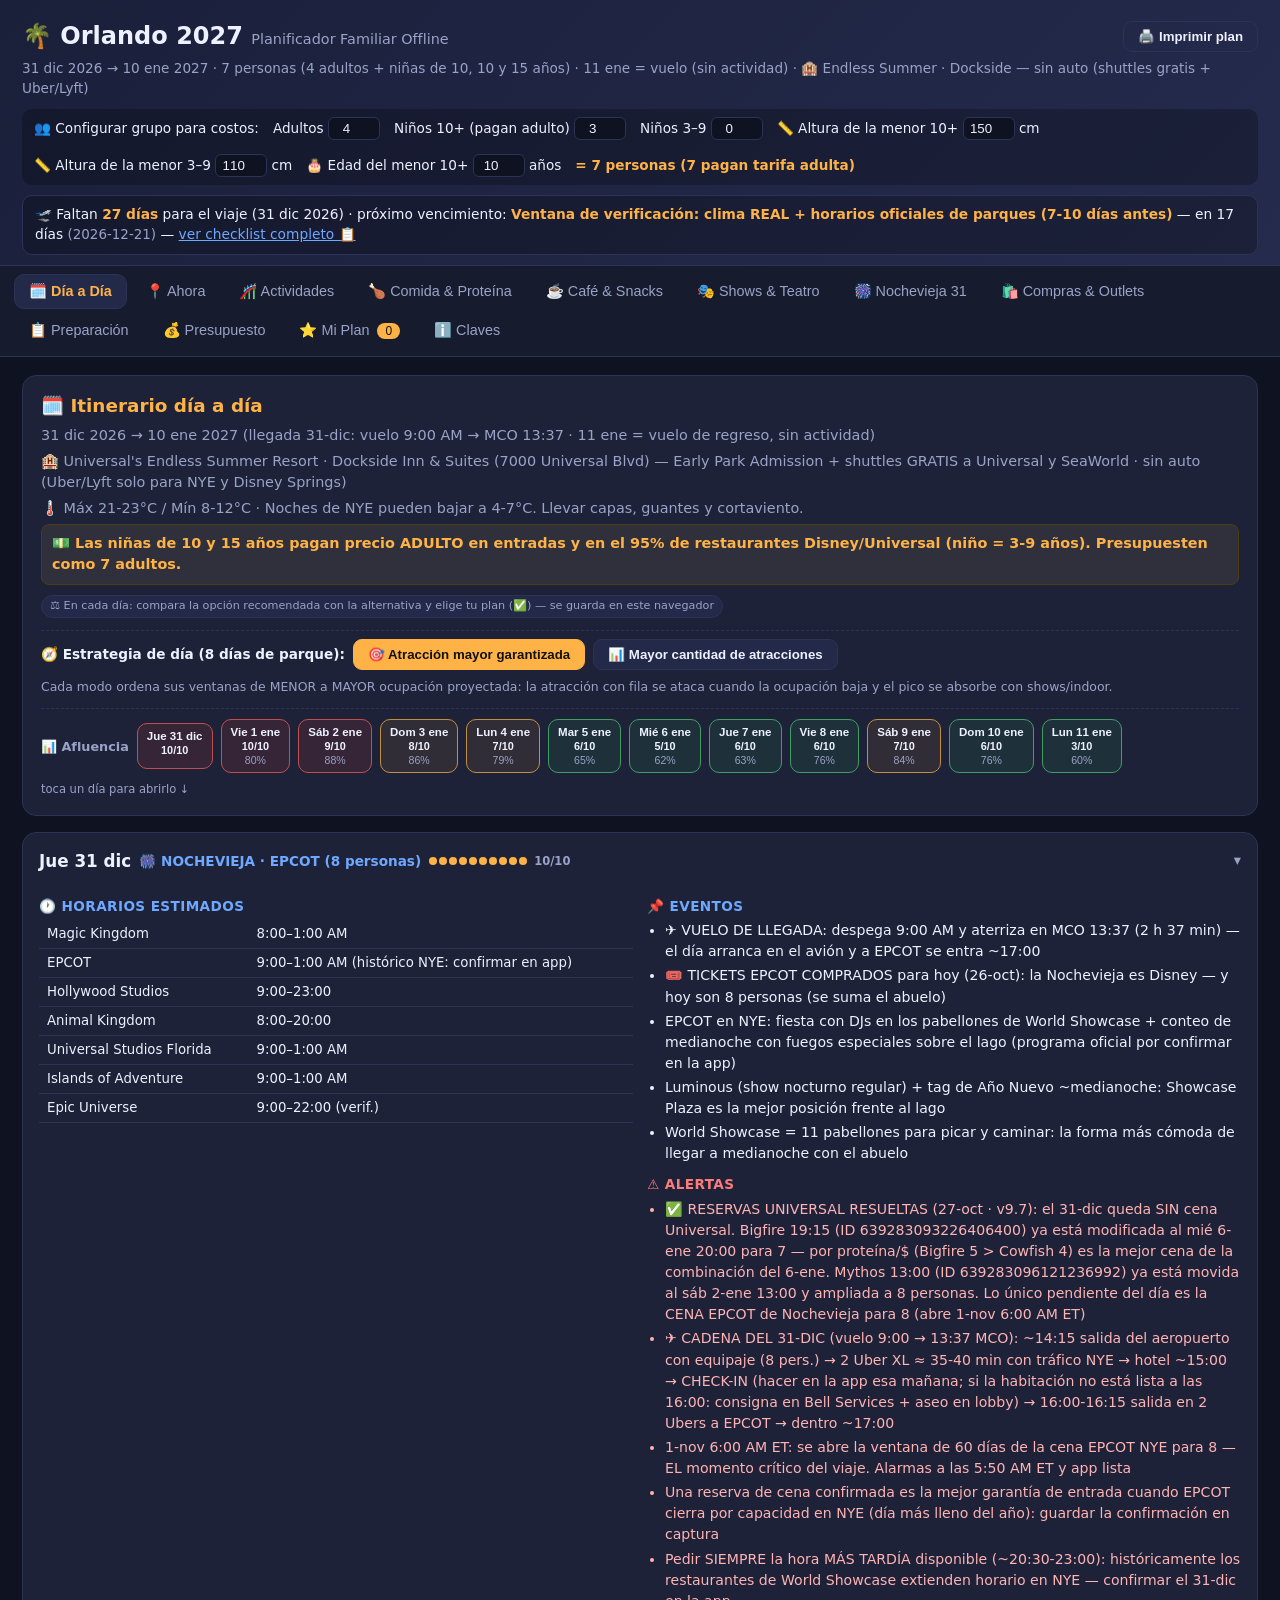
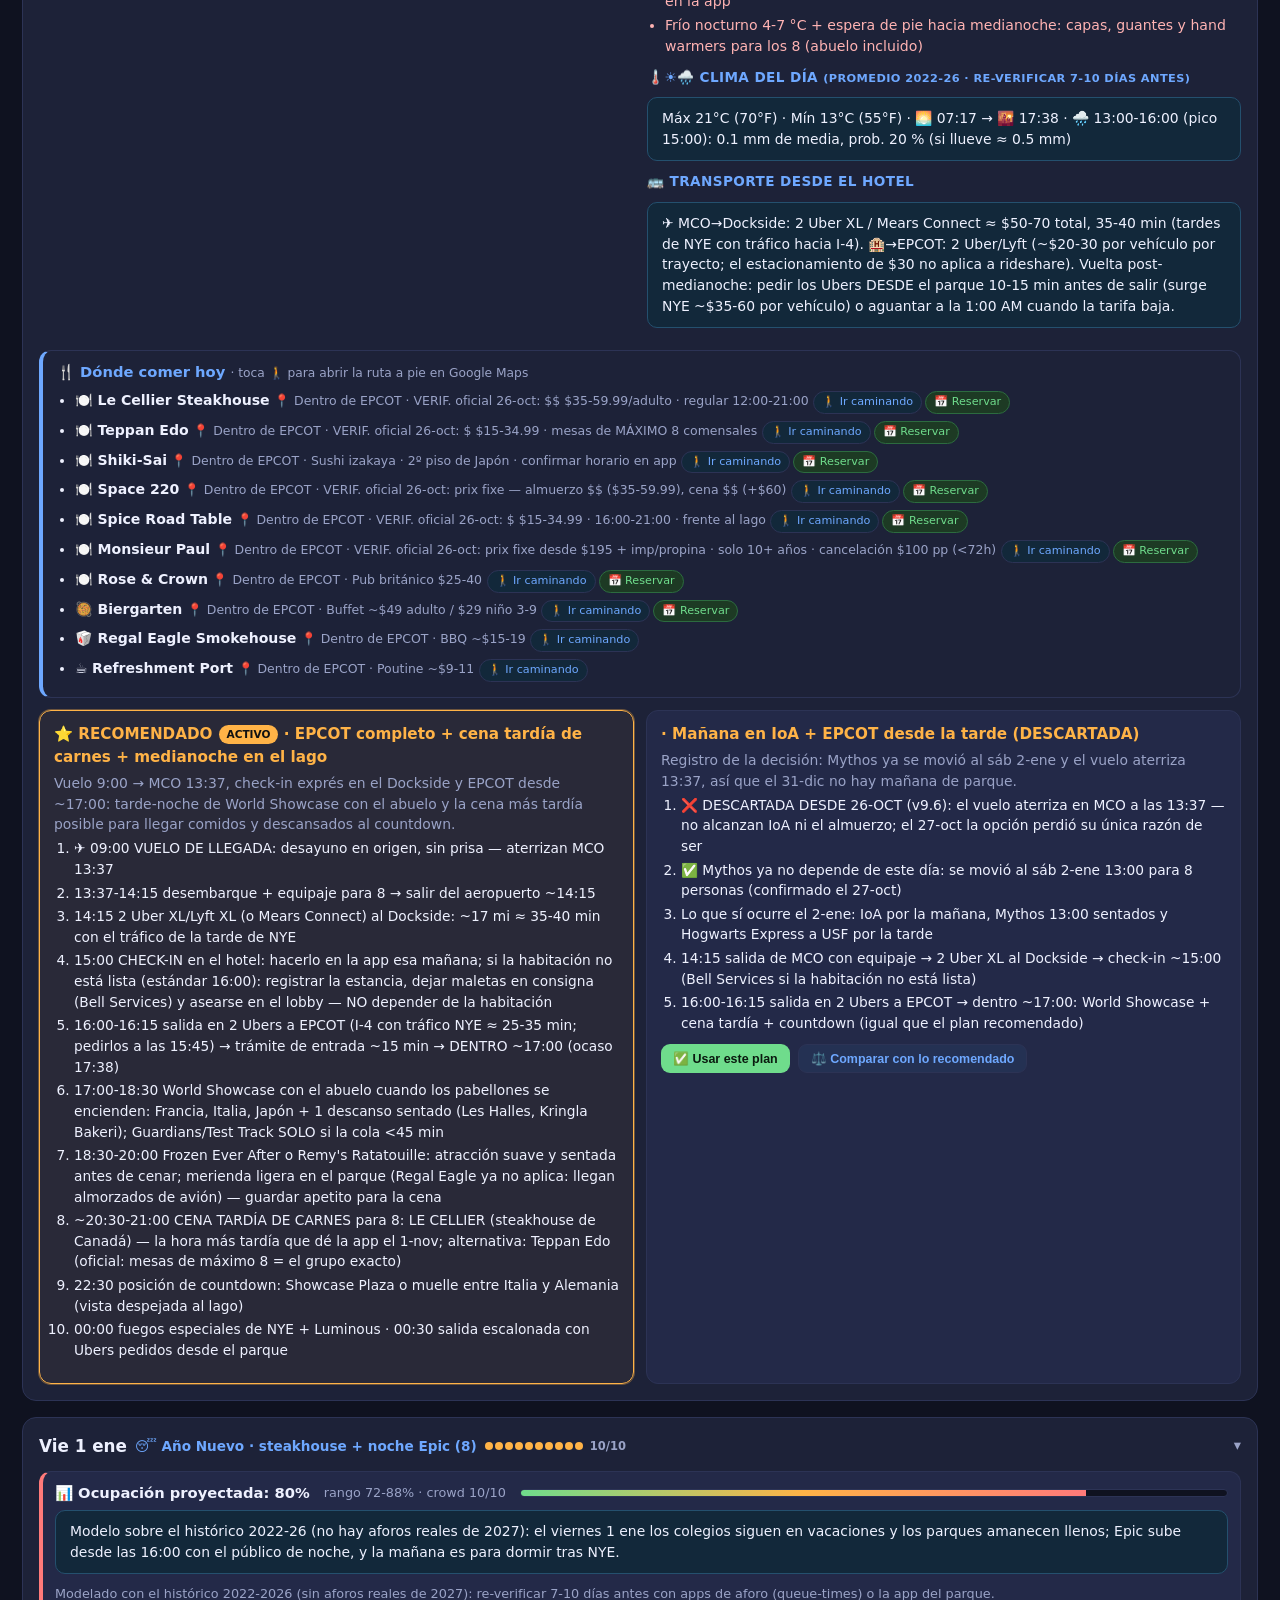
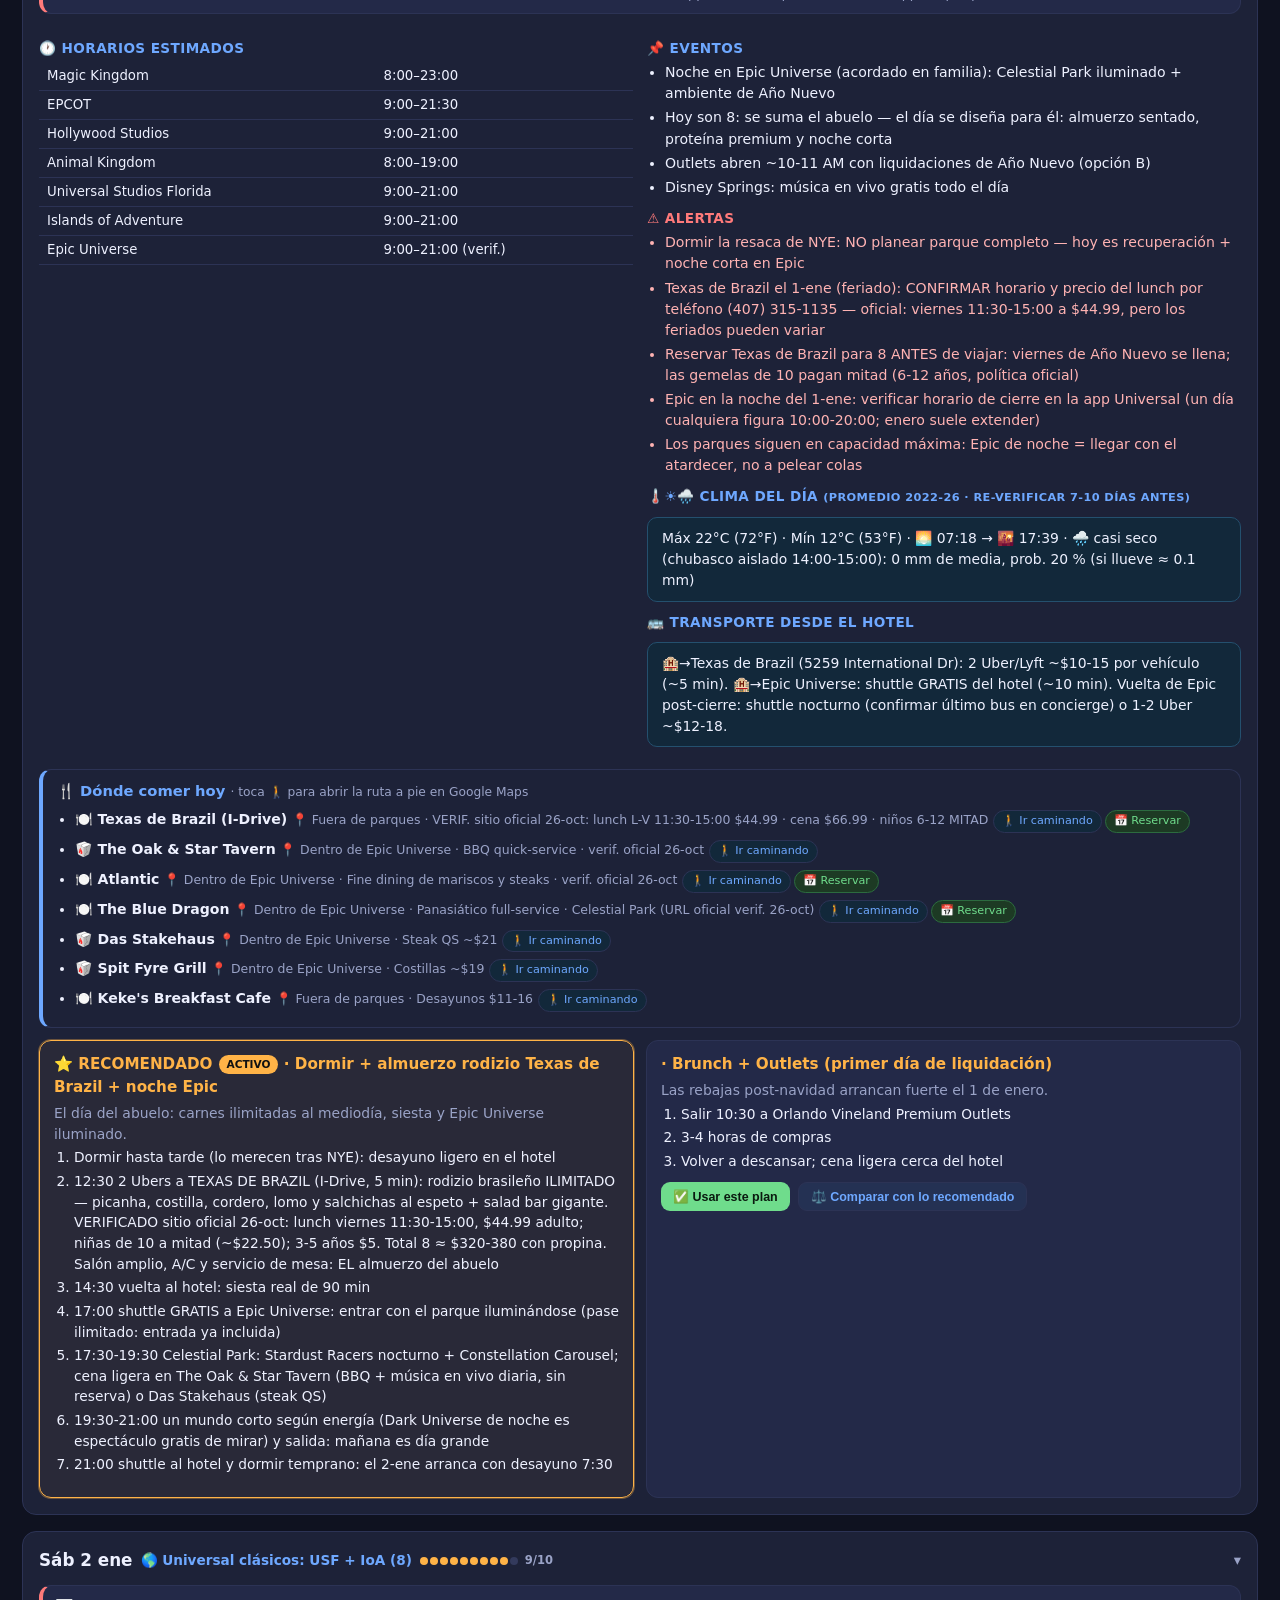
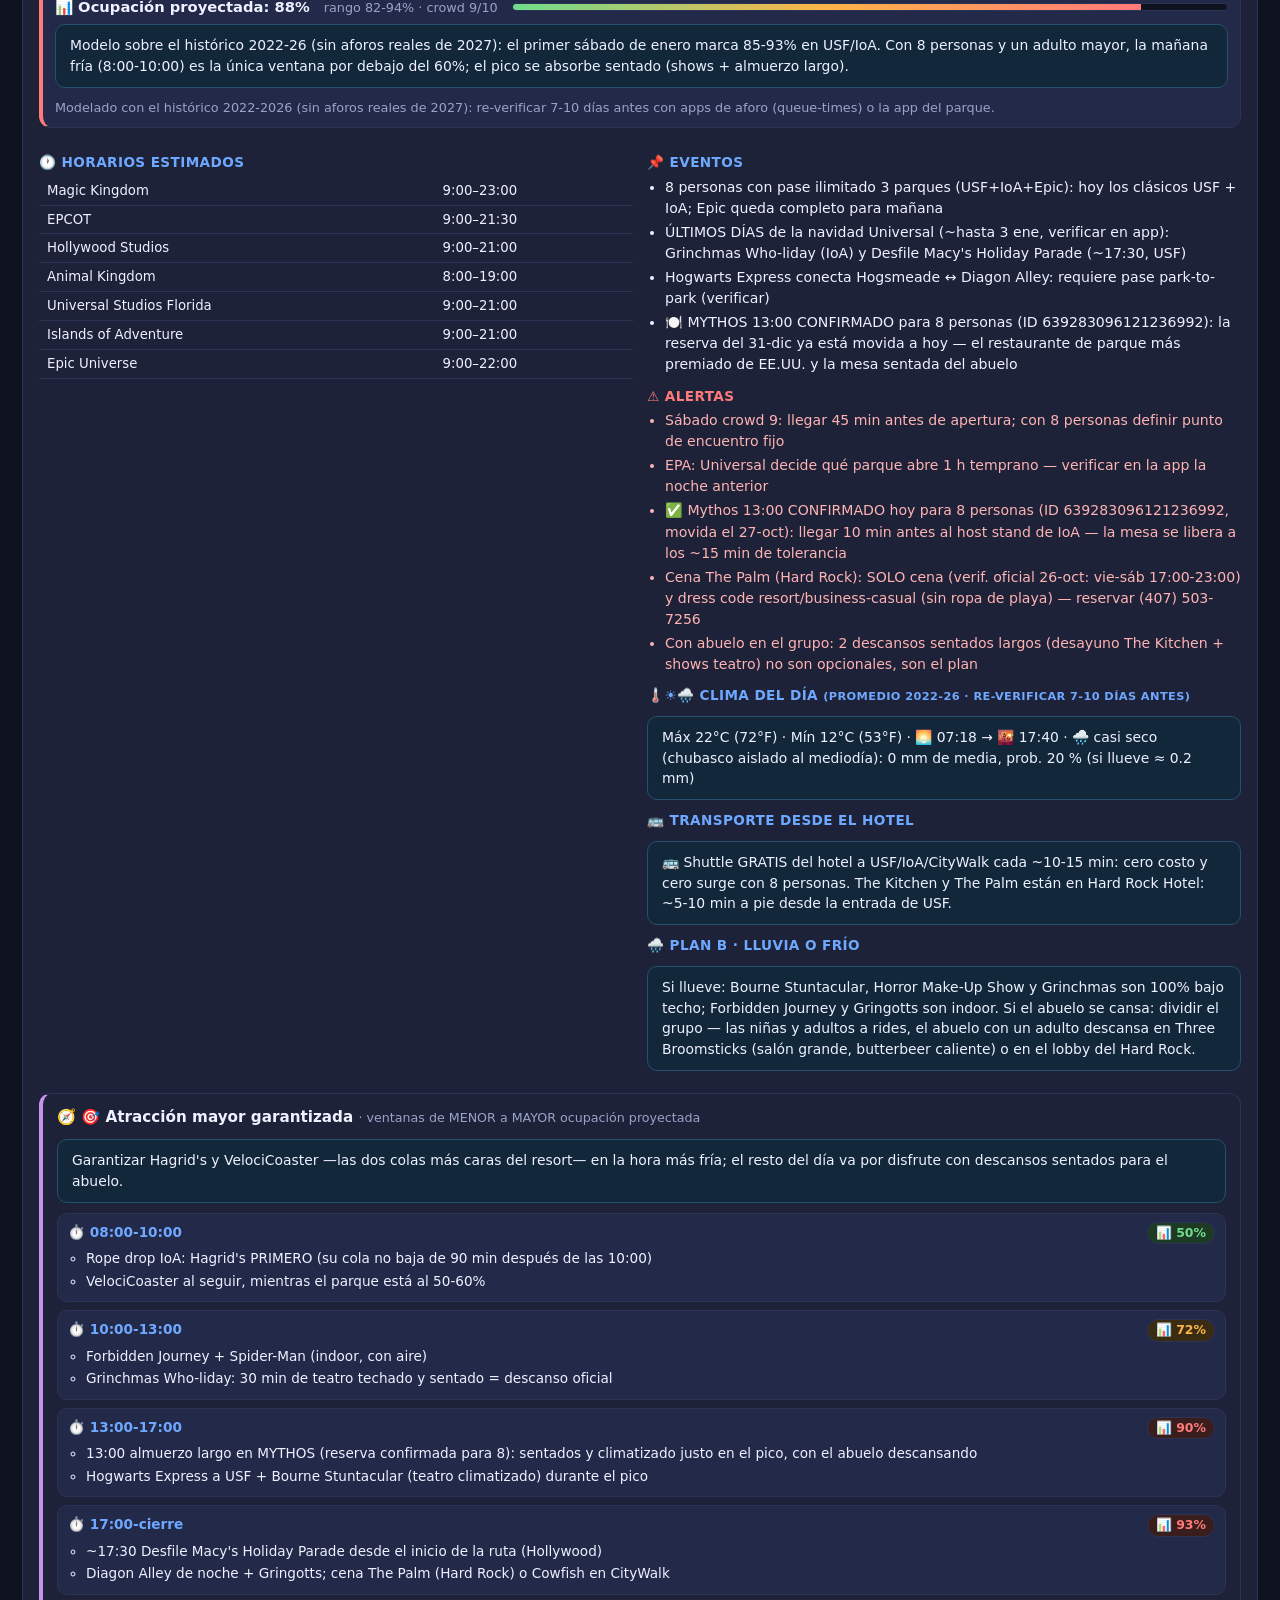
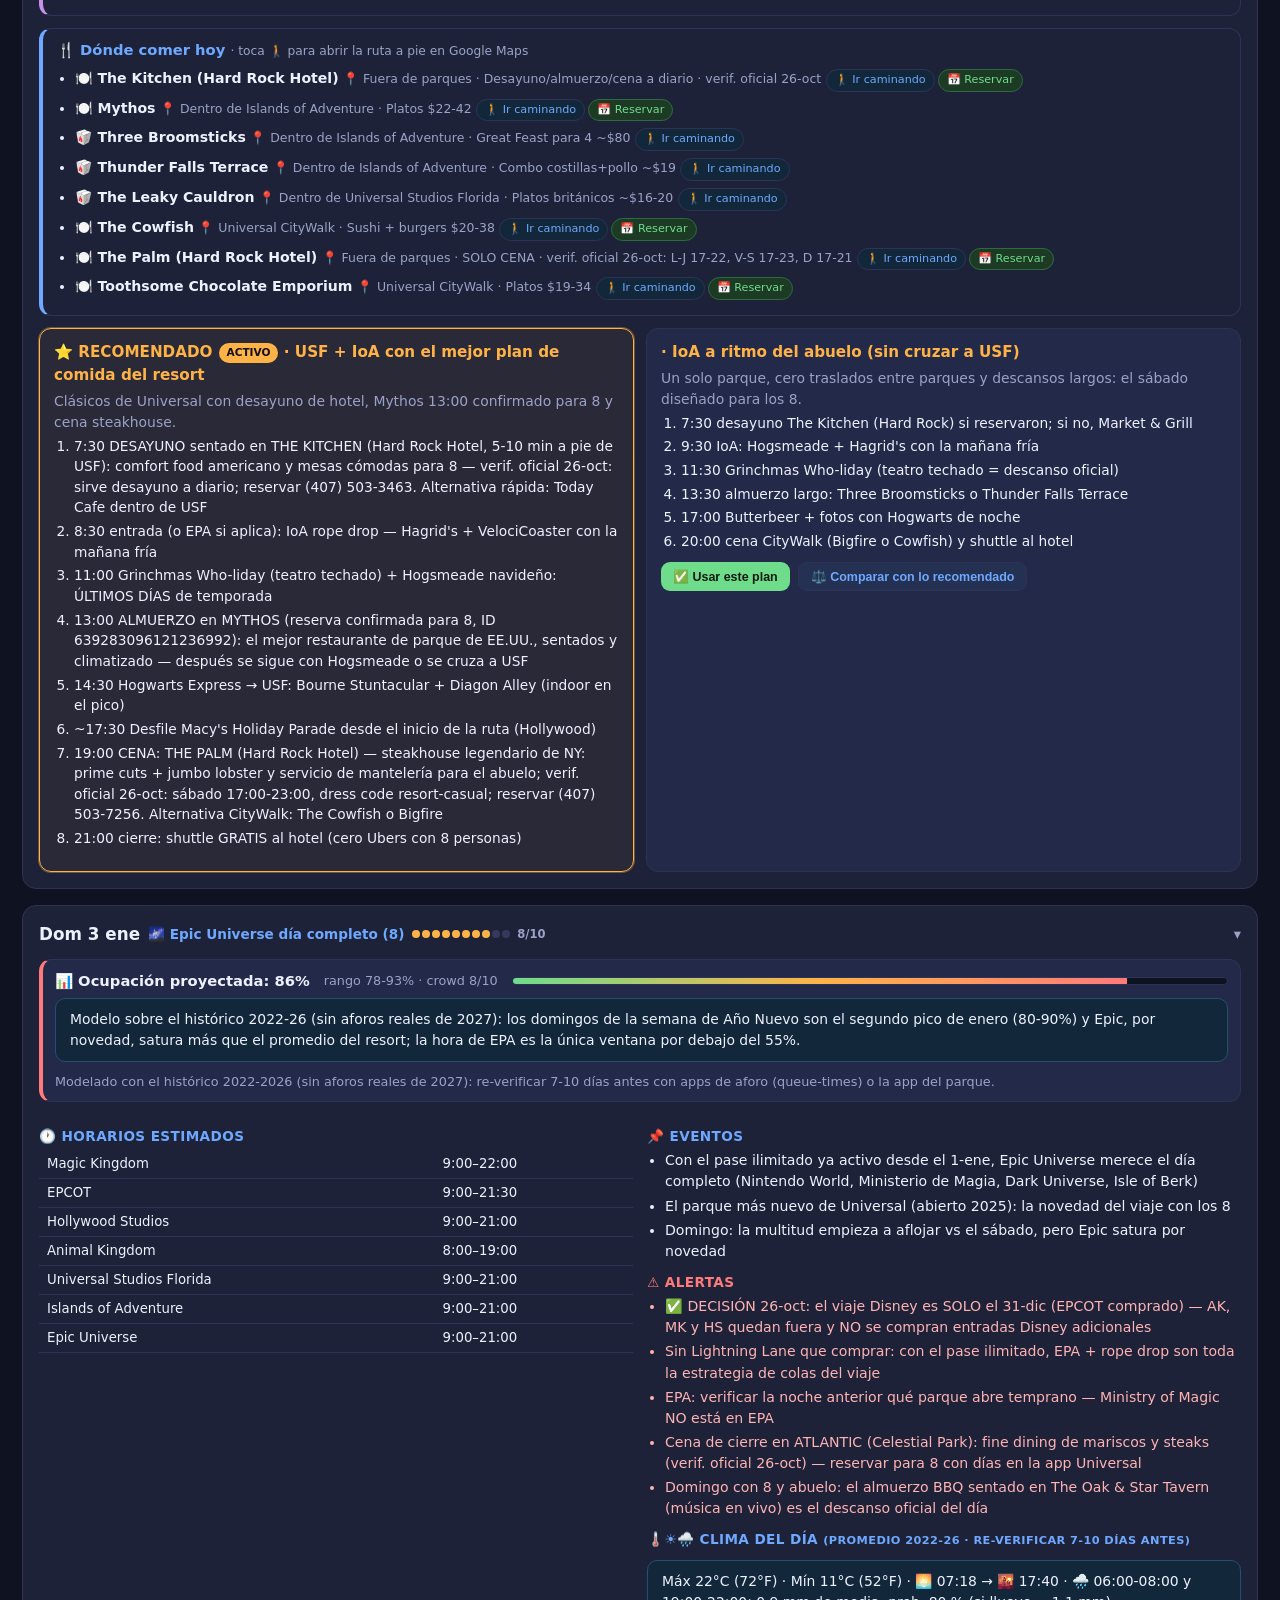
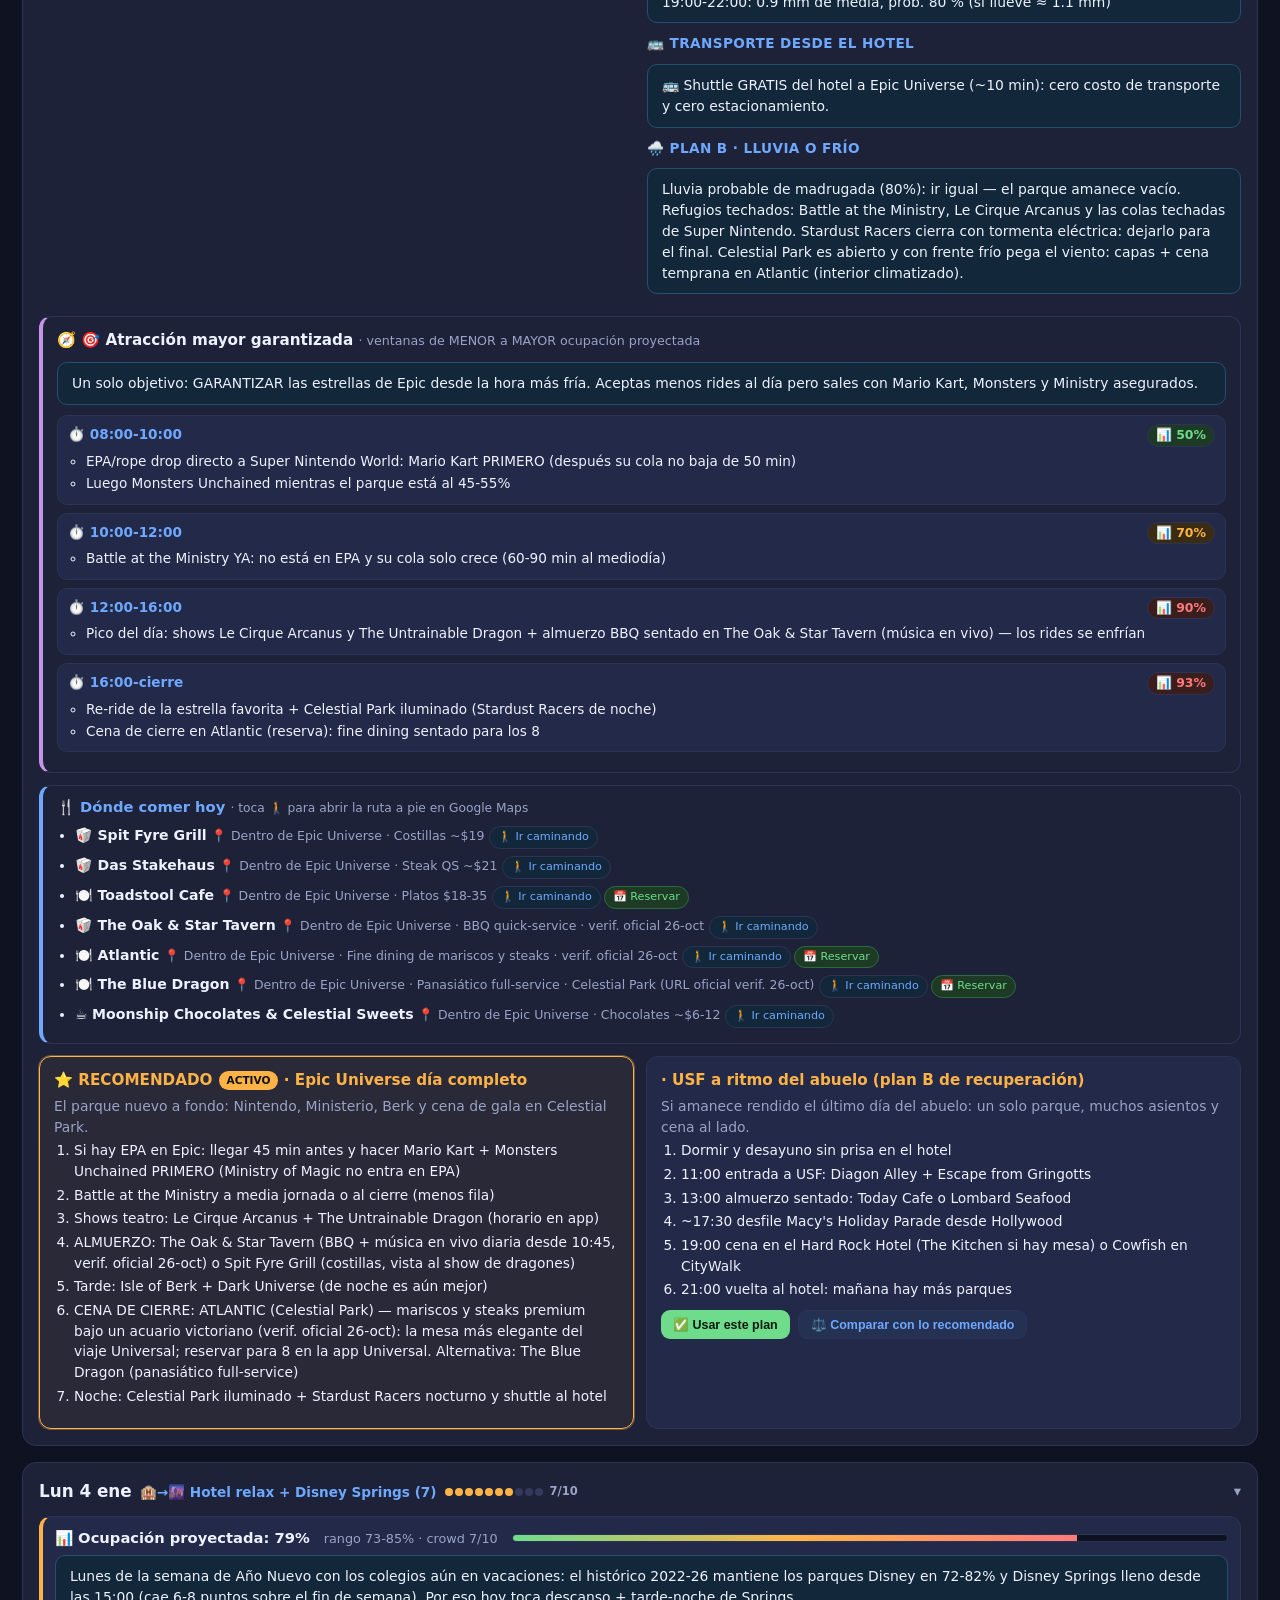
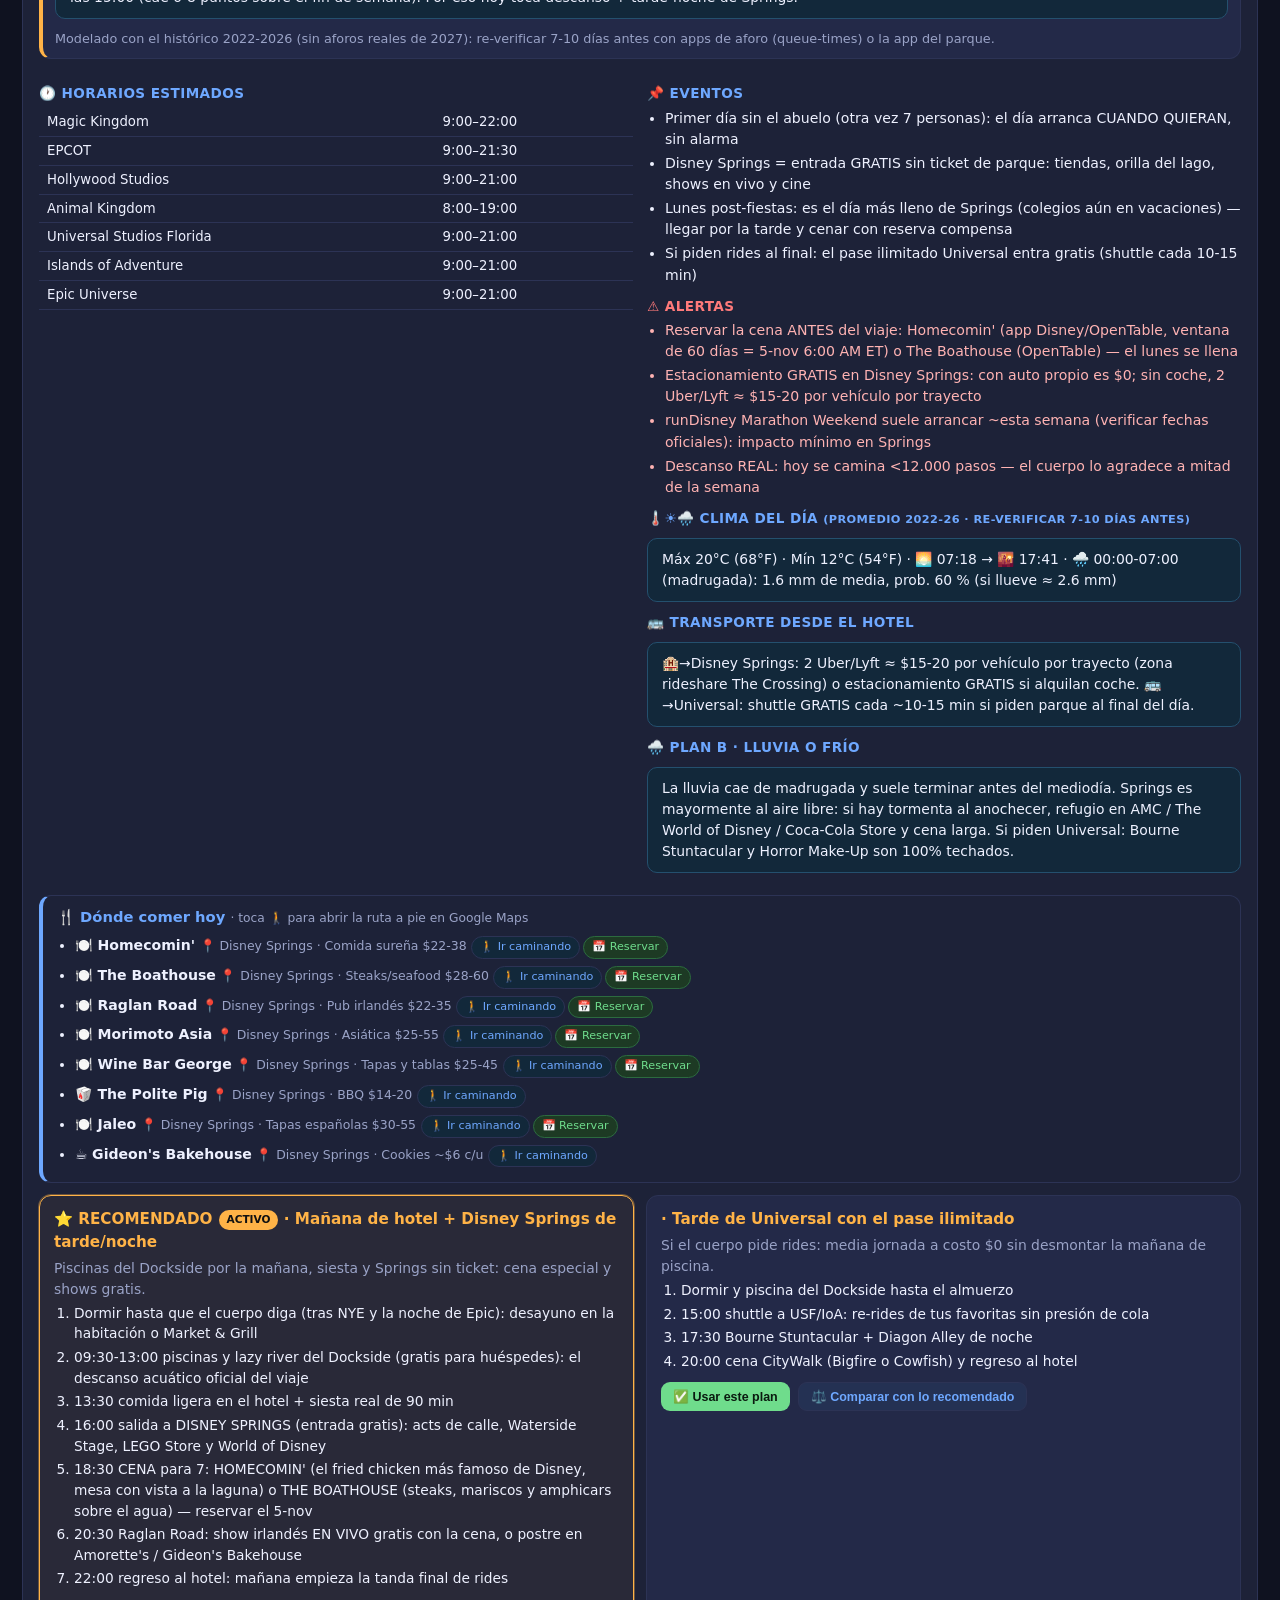
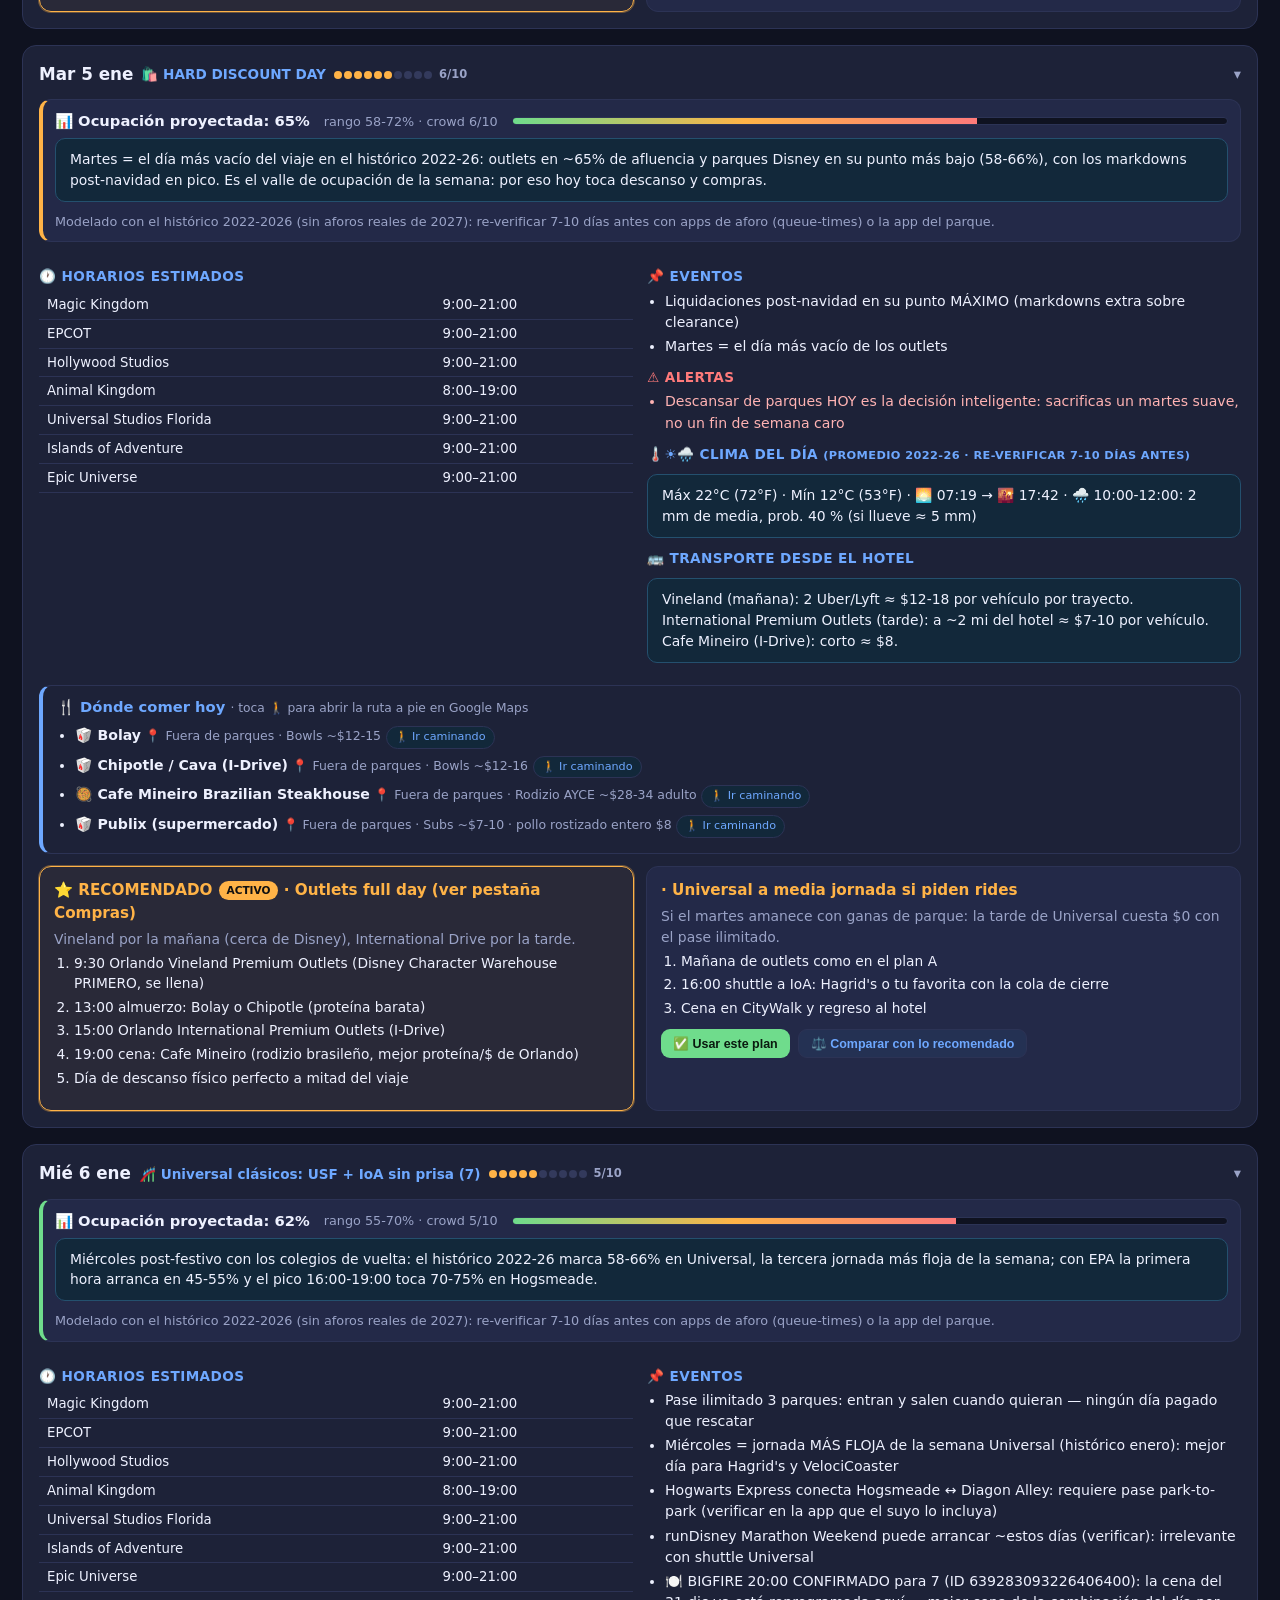
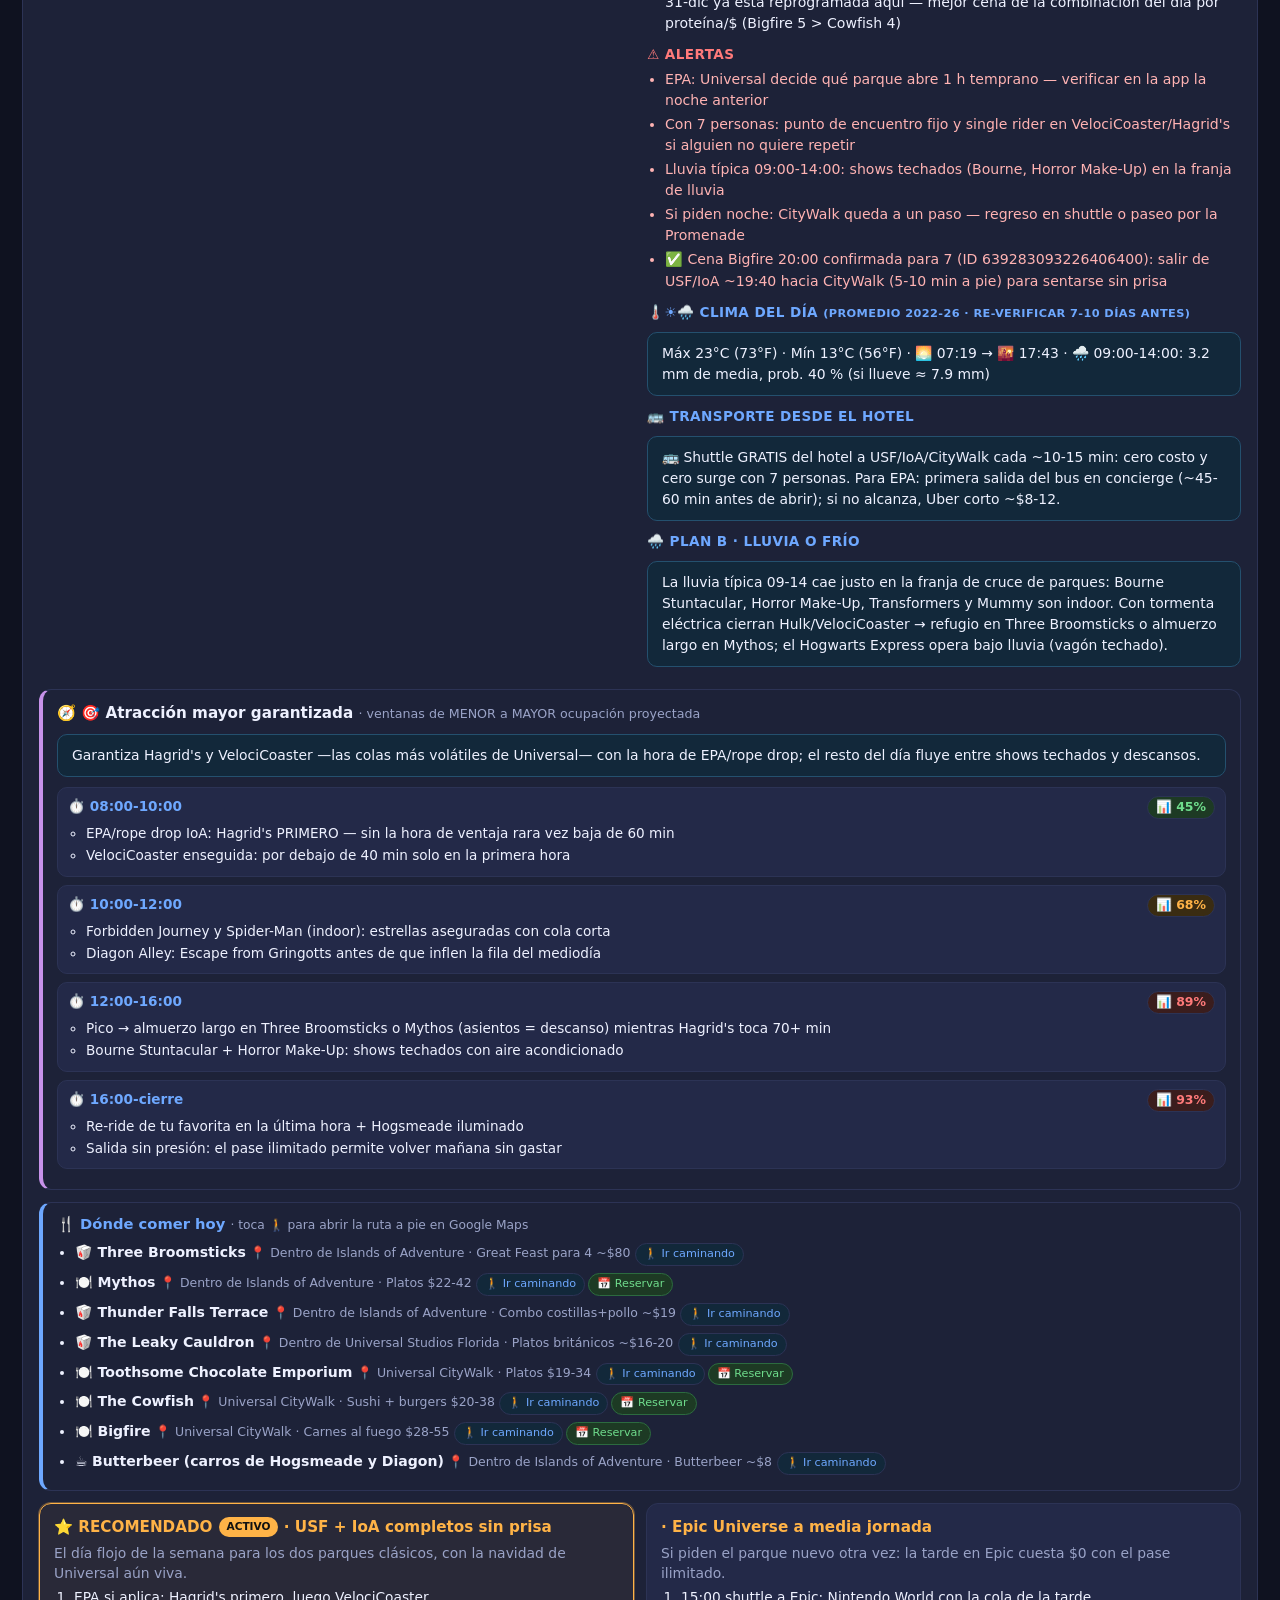
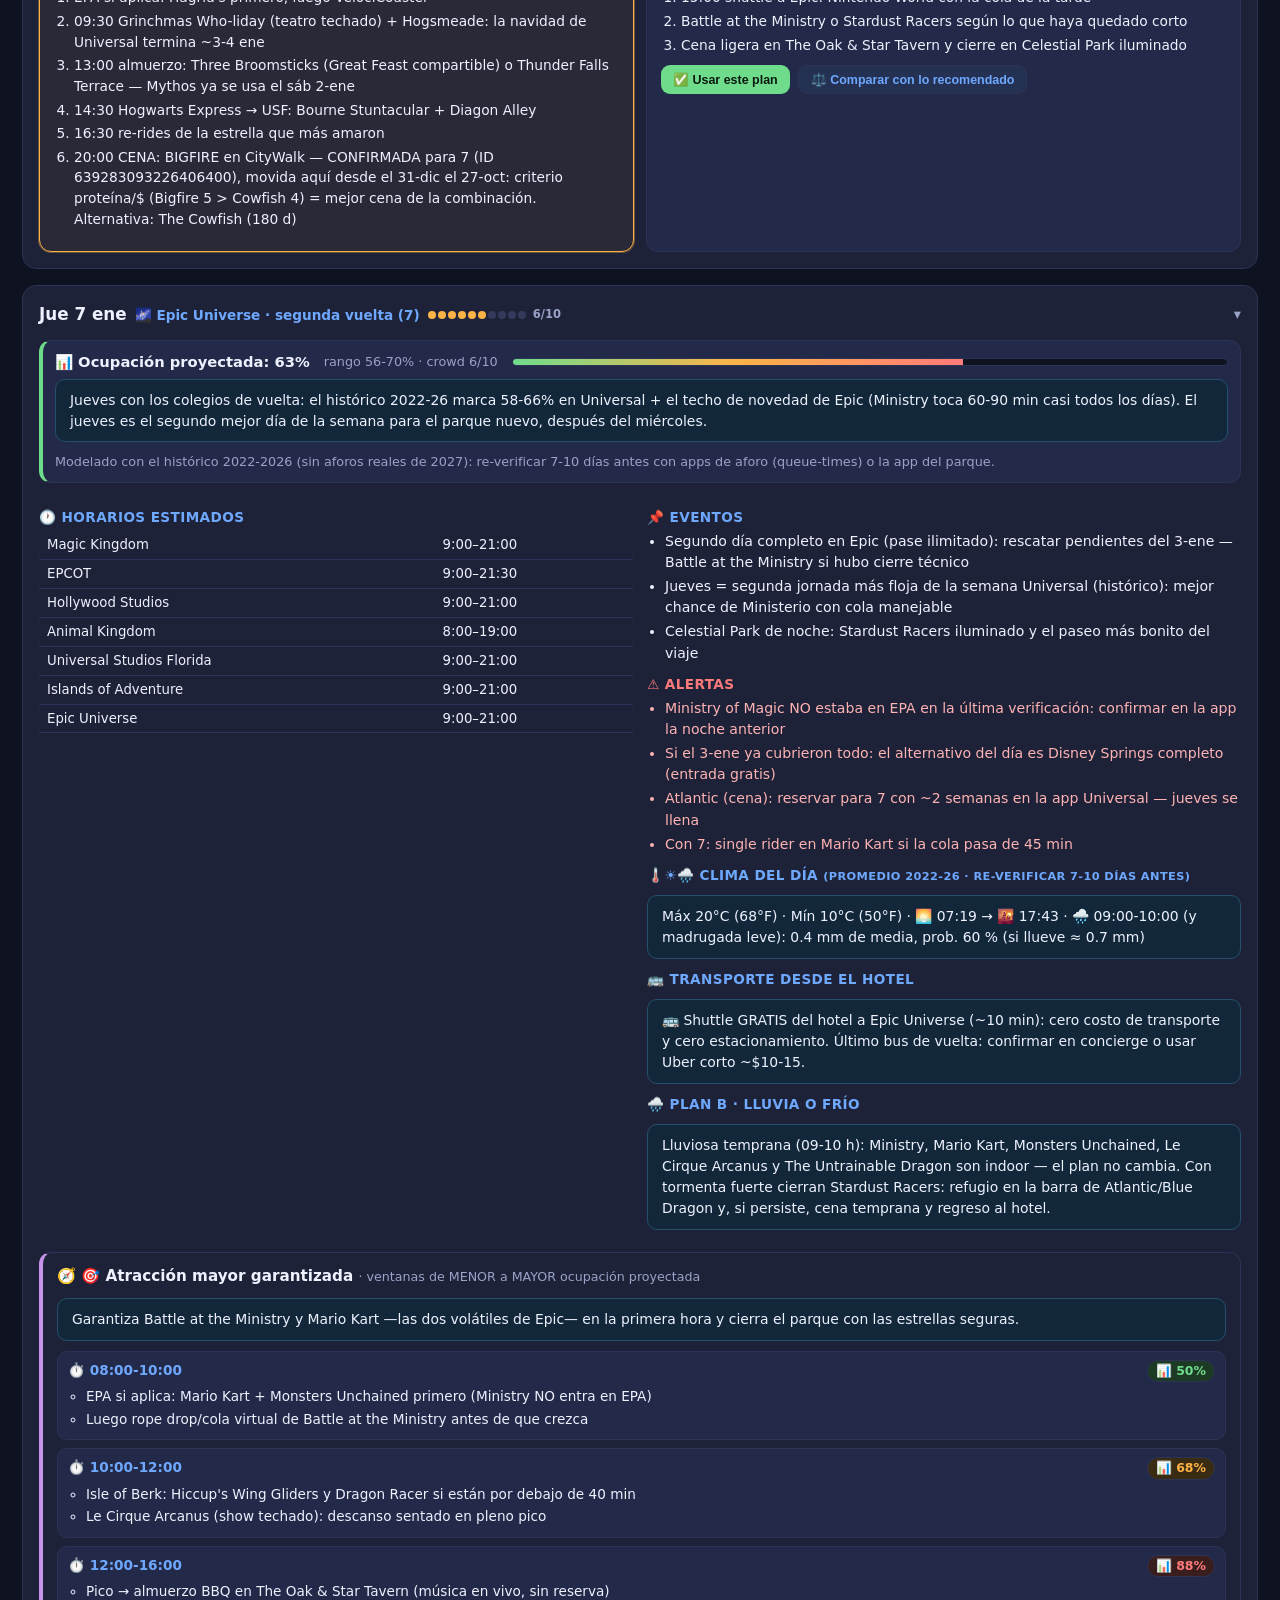
==== commit 78e68d7e: "v9.7: reservas Universal reprogramadas y confirmadas el 27-oct — Bigfire 31-dic 19:15 -> mie 6-ene 2" ====
--- a/orlando-2027.html
+++ b/orlando-2027.html
@@ -525,23 +525,24 @@
 };
 
 /* v9.5 · 26-oct-2026: Disney SOLO el 31-dic (EPCOT comprado). Del 1 al 10 de ene: pase ilimitado Universal (3 parques) + hotel/Disney Springs — días 4, 6 y 7 reescritos
-   v9.6 · 26-oct-2026: vuelo de LLEGADA 9:00 AM → MCO 13:37 (cadena traslado → check-in → salida a EPCOT ~16:00, entrada ~17:00) · Bigfire cancelada del 31-dic y reprogramada al 6-ene 20:00 por criterio proteína/$ */
+   v9.6 · 26-oct-2026: vuelo de LLEGADA 9:00 AM → MCO 13:37 (cadena traslado → check-in → salida a EPCOT ~16:00, entrada ~17:00) · Bigfire cancelada del 31-dic y reprogramada al 6-ene 20:00 por criterio proteína/$
+   v9.7 · 27-oct-2026: reservas Universal REPROGRAMADAS en línea (enlaces de gestión del correo del 22-oct): Bigfire → mié 6-ene-2027 20:00 para 7 (ID 639283093226406400) y Mythos → sáb 2-ene-2027 13:00 para 8 (ID 639283096121236992). El 31-dic queda sin cena Universal: solo falta la cena EPCOT de NYE (1-nov 6:00 AM ET) */
 const DIAS = [
 {date:"2026-12-31",label:"Jue 31 dic",crowd:10,theme:"🎆 NOCHEVIEJA · EPCOT (8 personas)",parks:["EPCOT"],
  hours:{MK:"8:00–1:00 AM",EPCOT:"9:00–1:00 AM (histórico NYE: confirmar en app)",HS:"9:00–23:00",AK:"8:00–20:00",USF:"9:00–1:00 AM",IoA:"9:00–1:00 AM",Epic:"9:00–22:00 (verif.)"},
  events:["✈️ VUELO DE LLEGADA: despega 9:00 AM y aterriza en MCO 13:37 (2 h 37 min) — el día arranca en el avión y a EPCOT se entra ~17:00","🎟️ TICKETS EPCOT COMPRADOS para hoy (26-oct): la Nochevieja es Disney — y hoy son 8 personas (se suma el abuelo)","EPCOT en NYE: fiesta con DJs en los pabellones de World Showcase + conteo de medianoche con fuegos especiales sobre el lago (programa oficial por confirmar en la app)","Luminous (show nocturno regular) + tag de Año Nuevo ~medianoche: Showcase Plaza es la mejor posición frente al lago","World Showcase = 11 pabellones para picar y caminar: la forma más cómoda de llegar a medianoche con el abuelo"],
- warnings:["⚠️ RESERVAS UNIVERSAL DEL 31-DIC (v9.6): Bigfire 19:15 (ID 639283093226406400) → CANCELAR (gratis; límite 19:05 del 31-dic) y REPROGRAMAR al mié 6-ene 20:00 para 7 — por el criterio proteína/$ (Bigfire protein 5 > Cowfish 4) es LA MEJOR CENA de la combinación recomendada del 6-ene. Mythos 13:00 (ID 639283096121236992) NO cancelable y ya IMPOSIBLE (el vuelo aterriza 13:37): llamar YA al (407) 224-FOOD (3663) para moverla al 2-ene con 8 o se pierde","✈️ CADENA DEL 31-DIC (vuelo 9:00 → 13:37 MCO): ~14:15 salida del aeropuerto con equipaje (8 pers.) → 2 Uber XL ≈ 35-40 min con tráfico NYE → hotel ~15:00 → CHECK-IN (hacer en la app esa mañana; si la habitación no está lista a las 16:00: consigna en Bell Services + aseo en lobby) → 16:00-16:15 salida en 2 Ubers a EPCOT → dentro ~17:00","1-nov 6:00 AM ET: se abre la ventana de 60 días de la cena EPCOT NYE para 8 — EL momento crítico del viaje. Alarmas a las 5:50 AM ET y app lista","Una reserva de cena confirmada es la mejor garantía de entrada cuando EPCOT cierra por capacidad en NYE (día más lleno del año): guardar la confirmación en captura","Pedir SIEMPRE la hora MÁS TARDÍA disponible (~20:30-23:00): históricamente los restaurantes de World Showcase extienden horario en NYE — confirmar el 31-dic en la app","Frío nocturno 4-7 °C + espera de pie hacia medianoche: capas, guantes y hand warmers para los 8 (abuelo incluido)"],
+ warnings:["✅ RESERVAS UNIVERSAL RESUELTAS (27-oct · v9.7): el 31-dic queda SIN cena Universal. Bigfire 19:15 (ID 639283093226406400) ya está modificada al mié 6-ene 20:00 para 7 — por proteína/$ (Bigfire 5 > Cowfish 4) es la mejor cena de la combinación del 6-ene. Mythos 13:00 (ID 639283096121236992) ya está movida al sáb 2-ene 13:00 y ampliada a 8 personas. Lo único pendiente del día es la CENA EPCOT de Nochevieja para 8 (abre 1-nov 6:00 AM ET)","✈️ CADENA DEL 31-DIC (vuelo 9:00 → 13:37 MCO): ~14:15 salida del aeropuerto con equipaje (8 pers.) → 2 Uber XL ≈ 35-40 min con tráfico NYE → hotel ~15:00 → CHECK-IN (hacer en la app esa mañana; si la habitación no está lista a las 16:00: consigna en Bell Services + aseo en lobby) → 16:00-16:15 salida en 2 Ubers a EPCOT → dentro ~17:00","1-nov 6:00 AM ET: se abre la ventana de 60 días de la cena EPCOT NYE para 8 — EL momento crítico del viaje. Alarmas a las 5:50 AM ET y app lista","Una reserva de cena confirmada es la mejor garantía de entrada cuando EPCOT cierra por capacidad en NYE (día más lleno del año): guardar la confirmación en captura","Pedir SIEMPRE la hora MÁS TARDÍA disponible (~20:30-23:00): históricamente los restaurantes de World Showcase extienden horario en NYE — confirmar el 31-dic en la app","Frío nocturno 4-7 °C + espera de pie hacia medianoche: capas, guantes y hand warmers para los 8 (abuelo incluido)"],
  transport:"✈️ MCO→Dockside: 2 Uber XL / Mears Connect ≈ $50-70 total, 35-40 min (tardes de NYE con tráfico hacia I-4). 🏨→EPCOT: 2 Uber/Lyft (~$20-30 por vehículo por trayecto; el estacionamiento de $30 no aplica a rideshare). Vuelta post-medianoche: pedir los Ubers DESDE el parque 10-15 min antes de salir (surge NYE ~$35-60 por vehículo) o aguantar a la 1:00 AM cuando la tarifa baja.",
  weather:{hi:21,lo:13,hiF:70,loF:55,sr:"07:17",ss:"17:38",rain:"13:00-16:00 (pico 15:00)",mm:0.1,mmWet:0.5,prob:20},
  options:[
   {reco:true,title:"EPCOT completo + cena tardía de carnes + medianoche en el lago",summary:"Vuelo 9:00 → MCO 13:37, check-in exprés en el Dockside y EPCOT desde ~17:00: tarde-noche de World Showcase con el abuelo y la cena más tardía posible para llegar comidos y descansados al countdown.",
    steps:["✈️ 09:00 VUELO DE LLEGADA: desayuno en origen, sin prisa — aterrizan MCO 13:37","13:37-14:15 desembarque + equipaje para 8 → salir del aeropuerto ~14:15","14:15 2 Uber XL/Lyft XL (o Mears Connect) al Dockside: ~17 mi ≈ 35-40 min con el tráfico de la tarde de NYE","15:00 CHECK-IN en el hotel: hacerlo en la app esa mañana; si la habitación no está lista (estándar 16:00): registrar la estancia, dejar maletas en consigna (Bell Services) y asearse en el lobby — NO depender de la habitación","16:00-16:15 salida en 2 Ubers a EPCOT (I-4 con tráfico NYE ≈ 25-35 min; pedirlos a las 15:45) → trámite de entrada ~15 min → DENTRO ~17:00 (ocaso 17:38)","17:00-18:30 World Showcase con el abuelo cuando los pabellones se encienden: Francia, Italia, Japón + 1 descanso sentado (Les Halles, Kringla Bakeri); Guardians/Test Track SOLO si la cola <45 min","18:30-20:00 Frozen Ever After o Remy's Ratatouille: atracción suave y sentada antes de cenar; merienda ligera en el parque (Regal Eagle ya no aplica: llegan almorzados de avión) — guardar apetito para la cena","~20:30-21:00 CENA TARDÍA DE CARNES para 8: LE CELLIER (steakhouse de Canadá) — la hora más tardía que dé la app el 1-nov; alternativa: Teppan Edo (oficial: mesas de máximo 8 = el grupo exacto)","22:30 posición de countdown: Showcase Plaza o muelle entre Italia y Alemania (vista despejada al lago)","00:00 fuegos especiales de NYE + Luminous · 00:30 salida escalonada con Ubers pedidos desde el parque"]},
-  {title:"Mañana en IoA (salvar Mythos 13:00) + EPCOT desde la tarde",parks:["IoA","EPCOT"],summary:"Aprovechar la reserva no cancelable de Mythos y hacer la Nochevieja igual en EPCOT.",
-   vs:{aFavor:["Salvan Mythos 13:00 (no cancelable): el mejor restaurante de parque de EE.UU., caliente y sentado","Grinchmas y Hogsmeade navideño se viven hoy: la temporada termina ~3 ene","El pase Universal ya está pagado: la mañana en IoA cuesta $0 extra"],
-    enContra:["Doble parque en el día MÁS lleno del año: dos entradas con fila y riesgo de cierre por capacidad","Llegar a EPCOT ~15:30-16:00 sacrifica la mañana fría y las colas bajas de World Discovery","Mythos está a nombre de 7: el abuelo queda fuera de la mesa salvo que el (407) 224-FOOD la amplíe"],
-    cambiaSi:"MUERTA con el vuelo 13:37 (v9.6): sin mañana posible el 31-dic, solo resucita si Universal mueve Mythos a otra fecha — y aun así el NYE terminaría en EPCOT (opción A)",
+  {title:"Mañana en IoA + EPCOT desde la tarde (DESCARTADA)",parks:["IoA","EPCOT"],summary:"Registro de la decisión: Mythos ya se movió al sáb 2-ene y el vuelo aterriza 13:37, así que el 31-dic no hay mañana de parque.",
+   vs:{aFavor:["Era la única forma de salvar la reserva de Mythos cuando estaba fechada el 31-dic","Hogsmeade navideño y Grinchmas quedan cubiertos el sáb 2-ene, con la reserva ya movida a ese día","El pase Universal ya está pagado: una mañana en IoA costaba $0 extra de entradas"],
+    enContra:["Con el vuelo aterrizando 13:37 no hay mañana: llegar a IoA es físicamente imposible","Doble parque en el día MÁS lleno del año: dos entradas con fila y riesgo de cierre por capacidad","Llegar a EPCOT ~15:30-16:00 sacrifica la mañana fría y las colas bajas de World Discovery"],
+    cambiaSi:"Nada la revive: Mythos ya está movida al sáb 2-ene 13:00 para 8 (hecho el 27-oct) y el vuelo del 31-dic aterriza en MCO a las 13:37",
     baseReco:"Con tickets EPCOT ya comprados y 8 personas (una mayor), un solo parque en NYE es la decisión cómoda: menos traslados, cena sentada tardía y countdown a 3 min del restaurante"},
-   steps:["❌ IMPOSIBLE DESDE 26-OCT (v9.6): el vuelo aterriza en MCO a las 13:37 — no alcanzan IoA ni Mythos 13:00; esta opción solo quedaba viva por la reserva de Mythos","9:30 entrada a IoA: Hogsmeade navideño + Grinchmas Who-liday (teatro techado)","13:00 ALMUERZO Mythos (reserva existente para 7: llamar antes para intentar 8)","14:45 shuttle/Uber al hotel → refrescarse → 2 Ubers a EPCOT","16:00 EPCOT: World Showcase + cena tardía + countdown (igual que el plan recomendado)"]}]},
+   steps:["❌ DESCARTADA DESDE 26-OCT (v9.6): el vuelo aterriza en MCO a las 13:37 — no alcanzan IoA ni el almuerzo; el 27-oct la opción perdió su única razón de ser","✅ Mythos ya no depende de este día: se movió al sáb 2-ene 13:00 para 8 personas (confirmado el 27-oct)","Lo que sí ocurre el 2-ene: IoA por la mañana, Mythos 13:00 sentados y Hogwarts Express a USF por la tarde","14:15 salida de MCO con equipaje → 2 Uber XL al Dockside → check-in ~15:00 (Bell Services si la habitación no está lista)","16:00-16:15 salida en 2 Ubers a EPCOT → dentro ~17:00: World Showcase + cena tardía + countdown (igual que el plan recomendado)"]}]},
 {date:"2027-01-01",label:"Vie 1 ene",crowd:10,theme:"😴 Año Nuevo · steakhouse + noche Epic (8)",parks:["Otros","Epic"],
  hours:{MK:"8:00–23:00",EPCOT:"9:00–21:30",HS:"9:00–21:00",AK:"8:00–19:00",USF:"9:00–21:00",IoA:"9:00–21:00",Epic:"9:00–21:00 (verif.)"},
  events:["Noche en Epic Universe (acordado en familia): Celestial Park iluminado + ambiente de Año Nuevo","Hoy son 8: se suma el abuelo — el día se diseña para él: almuerzo sentado, proteína premium y noche corta","Outlets abren ~10-11 AM con liquidaciones de Año Nuevo (opción B)","Disney Springs: música en vivo gratis todo el día"],
@@ -560,8 +561,8 @@
    steps:["Salir 10:30 a Orlando Vineland Premium Outlets","3-4 horas de compras","Volver a descansar; cena ligera cerca del hotel"]}]},
 {date:"2027-01-02",label:"Sáb 2 ene",crowd:9,theme:"🌎 Universal clásicos: USF + IoA (8)",parks:["USF","IoA"],
  hours:{MK:"9:00–23:00",EPCOT:"9:00–21:30",HS:"9:00–21:00",AK:"8:00–19:00",USF:"9:00–21:00",IoA:"9:00–21:00",Epic:"9:00–22:00"},
- events:["8 personas con pase ilimitado 3 parques (USF+IoA+Epic): hoy los clásicos USF + IoA; Epic queda completo para mañana","ÚLTIMOS DÍAS de la navidad Universal (~hasta 3 ene, verificar en app): Grinchmas Who-liday (IoA) y Desfile Macy's Holiday Parade (~17:30, USF)","Hogwarts Express conecta Hogsmeade ↔ Diagon Alley: requiere pase park-to-park (verificar)"],
- warnings:["Sábado crowd 9: llegar 45 min antes de apertura; con 8 personas definir punto de encuentro fijo","EPA: Universal decide qué parque abre 1 h temprano — verificar en la app la noche anterior","Mythos: si lograron mover la reserva no cancelable del 31-dic (llamada al 407-224-FOOD), hoy es el día; si no, almuerzo walk-up en Three Broomsticks o Thunder Falls","Cena The Palm (Hard Rock): SOLO cena (verif. oficial 26-oct: vie-sáb 17:00-23:00) y dress code resort/business-casual (sin ropa de playa) — reservar (407) 503-7256","Con abuelo en el grupo: 2 descansos sentados largos (desayuno The Kitchen + shows teatro) no son opcionales, son el plan"],
+ events:["8 personas con pase ilimitado 3 parques (USF+IoA+Epic): hoy los clásicos USF + IoA; Epic queda completo para mañana","ÚLTIMOS DÍAS de la navidad Universal (~hasta 3 ene, verificar en app): Grinchmas Who-liday (IoA) y Desfile Macy's Holiday Parade (~17:30, USF)","Hogwarts Express conecta Hogsmeade ↔ Diagon Alley: requiere pase park-to-park (verificar)","🍽️ MYTHOS 13:00 CONFIRMADO para 8 personas (ID 639283096121236992): la reserva del 31-dic ya está movida a hoy — el restaurante de parque más premiado de EE.UU. y la mesa sentada del abuelo"],
+ warnings:["Sábado crowd 9: llegar 45 min antes de apertura; con 8 personas definir punto de encuentro fijo","EPA: Universal decide qué parque abre 1 h temprano — verificar en la app la noche anterior","✅ Mythos 13:00 CONFIRMADO hoy para 8 personas (ID 639283096121236992, movida el 27-oct): llegar 10 min antes al host stand de IoA — la mesa se libera a los ~15 min de tolerancia","Cena The Palm (Hard Rock): SOLO cena (verif. oficial 26-oct: vie-sáb 17:00-23:00) y dress code resort/business-casual (sin ropa de playa) — reservar (407) 503-7256","Con abuelo en el grupo: 2 descansos sentados largos (desayuno The Kitchen + shows teatro) no son opcionales, son el plan"],
  transport:"🚌 Shuttle GRATIS del hotel a USF/IoA/CityWalk cada ~10-15 min: cero costo y cero surge con 8 personas. The Kitchen y The Palm están en Hard Rock Hotel: ~5-10 min a pie desde la entrada de USF.",
  weather:{hi:22,lo:12,hiF:72,loF:53,sr:"07:18",ss:"17:40",rain:"casi seco (chubasco aislado al mediodía)",mm:0,mmWet:0.2,prob:20},
  planB:"Si llueve: Bourne Stuntacular, Horror Make-Up Show y Grinchmas son 100% bajo techo; Forbidden Journey y Gringotts son indoor. Si el abuelo se cansa: dividir el grupo — las niñas y adultos a rides, el abuelo con un adulto descansa en Three Broomsticks (salón grande, butterbeer caliente) o en el lobby del Hard Rock.",
@@ -570,7 +571,7 @@
   garantiza:{desc:"Garantizar Hagrid's y VelociCoaster —las dos colas más caras del resort— en la hora más fría; el resto del día va por disfrute con descansos sentados para el abuelo.",pasos:[
    {h:"08:00-10:00",occ:50,items:["Rope drop IoA: Hagrid's PRIMERO (su cola no baja de 90 min después de las 10:00)","VelociCoaster al seguir, mientras el parque está al 50-60%"]},
    {h:"10:00-13:00",occ:72,items:["Forbidden Journey + Spider-Man (indoor, con aire)","Grinchmas Who-liday: 30 min de teatro techado y sentado = descanso oficial"]},
-   {h:"13:00-17:00",occ:90,items:["13:00 almuerzo largo (Mythos si movieron la reserva; si no, Three Broomsticks o Thunder Falls)","Hogwarts Express a USF + Bourne Stuntacular (teatro climatizado) durante el pico"]},
+   {h:"13:00-17:00",occ:90,items:["13:00 almuerzo largo en MYTHOS (reserva confirmada para 8): sentados y climatizado justo en el pico, con el abuelo descansando","Hogwarts Express a USF + Bourne Stuntacular (teatro climatizado) durante el pico"]},
    {h:"17:00-cierre",occ:93,items:["~17:30 Desfile Macy's Holiday Parade desde el inicio de la ruta (Hollywood)","Diagon Alley de noche + Gringotts; cena The Palm (Hard Rock) o Cowfish en CityWalk"]}]},
   cantidad:{desc:"Maximizar recuento: lote frío de rides cortos en la primera hora, parque cruzado al mediodía y colas caras solo a la última hora.",pasos:[
    {h:"08:00-10:00",occ:50,items:["Lote frío USF: Gringotts → Transformers → Mummy (3-4 rides antes de las 10:00)"]},
@@ -578,9 +579,9 @@
    {h:"13:00-17:00",occ:90,items:["Pico: Spider-Man, Kong y shows — todo lo que esté por debajo de 40 min suma","Almuerzo 13:30 sin filas y snacks en el pico"]},
    {h:"17:00-cierre",occ:93,items:["Última hora: Hagrid's o VelociCoaster solo si ceden de 60 min; si no, re-rides cortos en Seuss Landing"]}]}},
  options:[
-  {reco:true,title:"USF + IoA con el mejor plan de comida del resort",summary:"Clásicos de Universal con desayuno de hotel, Mythos si se movió la reserva y cena steakhouse.",
-   steps:["7:30 DESAYUNO sentado en THE KITCHEN (Hard Rock Hotel, 5-10 min a pie de USF): comfort food americano y mesas cómodas para 8 — verif. oficial 26-oct: sirve desayuno a diario; reservar (407) 503-3463. Alternativa rápida: Today Cafe dentro de USF","8:30 entrada (o EPA si aplica): IoA rope drop — Hagrid's + VelociCoaster con la mañana fría","11:00 Grinchmas Who-liday (teatro techado) + Hogsmeade navideño: ÚLTIMOS DÍAS de temporada","13:00 ALMUERZO: Mythos si la reserva del 31-dic se movió (llamada previa al 407-224-FOOD); si no: Three Broomsticks (Great Feast compartible) o Thunder Falls Terrace (costillas)","14:30 Hogwarts Express → USF: Bourne Stuntacular + Diagon Alley (indoor en el pico)","~17:30 Desfile Macy's Holiday Parade desde el inicio de la ruta (Hollywood)","19:00 CENA: THE PALM (Hard Rock Hotel) — steakhouse legendario de NY: prime cuts + jumbo lobster y servicio de mantelería para el abuelo; verif. oficial 26-oct: sábado 17:00-23:00, dress code resort-casual; reservar (407) 503-7256. Alternativa CityWalk: The Cowfish o Bigfire","21:00 cierre: shuttle GRATIS al hotel (cero Ubers con 8 personas)"]},
-  {title:"IoA a ritmo del abuelo (sin cruzar a USF)",parks:["IoA","CityWalk"],summary:"Un solo parque, cero traslados entre parques y descansos largos: el sábado diseñado para los 8.",vs:{aFavor:["Un solo parque: cero doble cola de entrada ni vagones del tren con el abuelo","Grinchmas y Hogsmeade a paso lento, con almuerzo largo en Three Broomsticks","Salen ~19:00 al hotel: cena temprana y energía guardada para el domingo de Epic"],enContra:["Pierden Diagon Alley, Gringotts y el desfile Macy's en USF: hoy es su único día con la navidad de ambos lados","Sin Hogwarts Express: el pase park-to-park no se usa hoy","El plan de comida del día (The Kitchen + Mythos + The Palm) se simplifica demasiado"],cambiaSi:"Si Mythos o The Palm amanecen confirmados, o si el abuelo pide ritmo tranquilo desde el desayuno, el día completo vuelve a ser el plan",baseReco:"El sábado crowd 9 con 8 personas y un adulto mayor: cruzar parques multiplica traslados, pero la navidad de Universal en sus últimas horas y el plan de restaurantes justifican el día completo"},steps:["7:30 desayuno The Kitchen (Hard Rock) si reservaron; si no, Market & Grill","9:30 IoA: Hogsmeade + Hagrid's con la mañana fría","11:30 Grinchmas Who-liday (teatro techado = descanso oficial)","13:30 almuerzo largo: Three Broomsticks o Thunder Falls Terrace","17:00 Butterbeer + fotos con Hogwarts de noche","20:00 cena CityWalk (Bigfire o Cowfish) y shuttle al hotel"]}]},
+  {reco:true,title:"USF + IoA con el mejor plan de comida del resort",summary:"Clásicos de Universal con desayuno de hotel, Mythos 13:00 confirmado para 8 y cena steakhouse.",
+   steps:["7:30 DESAYUNO sentado en THE KITCHEN (Hard Rock Hotel, 5-10 min a pie de USF): comfort food americano y mesas cómodas para 8 — verif. oficial 26-oct: sirve desayuno a diario; reservar (407) 503-3463. Alternativa rápida: Today Cafe dentro de USF","8:30 entrada (o EPA si aplica): IoA rope drop — Hagrid's + VelociCoaster con la mañana fría","11:00 Grinchmas Who-liday (teatro techado) + Hogsmeade navideño: ÚLTIMOS DÍAS de temporada","13:00 ALMUERZO en MYTHOS (reserva confirmada para 8, ID 639283096121236992): el mejor restaurante de parque de EE.UU., sentados y climatizado — después se sigue con Hogsmeade o se cruza a USF","14:30 Hogwarts Express → USF: Bourne Stuntacular + Diagon Alley (indoor en el pico)","~17:30 Desfile Macy's Holiday Parade desde el inicio de la ruta (Hollywood)","19:00 CENA: THE PALM (Hard Rock Hotel) — steakhouse legendario de NY: prime cuts + jumbo lobster y servicio de mantelería para el abuelo; verif. oficial 26-oct: sábado 17:00-23:00, dress code resort-casual; reservar (407) 503-7256. Alternativa CityWalk: The Cowfish o Bigfire","21:00 cierre: shuttle GRATIS al hotel (cero Ubers con 8 personas)"]},
+  {title:"IoA a ritmo del abuelo (sin cruzar a USF)",parks:["IoA","CityWalk"],summary:"Un solo parque, cero traslados entre parques y descansos largos: el sábado diseñado para los 8.",vs:{aFavor:["Un solo parque: cero doble cola de entrada ni vagones del tren con el abuelo","Grinchmas y Hogsmeade a paso lento, con almuerzo largo en Three Broomsticks","Salen ~19:00 al hotel: cena temprana y energía guardada para el domingo de Epic"],enContra:["Pierden Diagon Alley, Gringotts y el desfile Macy's en USF: hoy es su único día con la navidad de ambos lados","Sin Hogwarts Express: el pase park-to-park no se usa hoy","El plan de comida del día (The Kitchen + Mythos + The Palm) se simplifica demasiado"],cambiaSi:"Solo si The Palm no consigue mesa para 8 o si el abuelo pide ritmo tranquilo desde el desayuno: Mythos 13:00 ya está confirmado y se disfruta igual sin cruzar a USF",baseReco:"El sábado crowd 9 con 8 personas y un adulto mayor: cruzar parques multiplica traslados, pero la navidad de Universal en sus últimas horas y el plan de restaurantes justifican el día completo"},steps:["7:30 desayuno The Kitchen (Hard Rock) si reservaron; si no, Market & Grill","9:30 IoA: Hogsmeade + Hagrid's con la mañana fría","11:30 Grinchmas Who-liday (teatro techado = descanso oficial)","13:30 almuerzo largo: Three Broomsticks o Thunder Falls Terrace","17:00 Butterbeer + fotos con Hogwarts de noche","20:00 cena CityWalk (Bigfire o Cowfish) y shuttle al hotel"]}]},
 
 {date:"2027-01-03",label:"Dom 3 ene",crowd:8,theme:"🌌 Epic Universe día completo (8)",parks:["Epic"],
  hours:{MK:"9:00–22:00",EPCOT:"9:00–21:30",HS:"9:00–21:00",AK:"8:00–19:00",USF:"9:00–21:00",IoA:"9:00–21:00",Epic:"9:00–21:00"},
@@ -633,8 +634,8 @@
   {title:"Universal a media jornada si piden rides",parks:["IoA","CityWalk"],summary:"Si el martes amanece con ganas de parque: la tarde de Universal cuesta $0 con el pase ilimitado.",vs:{aFavor:["Martes = jornada más floja de Universal (histórico de enero): colas bajas","Pase ilimitado: media jornada a $0, sin gastar el día de outlets","CityWalk de noche para cerrar el día sin prisa"],enContra:["Pierden el pico de markdowns post-navidad: hoy es el día óptimo de outlets del viaje","El Disney Character Warehouse se llena rápido: perder la mañana es perder el outlet","Bolsas de compras + parque = traslados incómodos con 7 personas"],cambiaSi:"Solo si el mal tiempo o las ganas de rides imponen parque sobre compras, o si el 5-ene ya cubrieron todo el clearance",baseReco:"El martes más vacío del viaje con pico de liquidaciones: outlets primero, y con pase ilimitado un parque siempre cabe en otro hueco de la semana"},steps:["Mañana de outlets como en el plan A","16:00 shuttle a IoA: Hagrid's o tu favorita con la cola de cierre","Cena en CityWalk y regreso al hotel"]}]},
 {date:"2027-01-06",label:"Mié 6 ene",crowd:5,theme:"🎢 Universal clásicos: USF + IoA sin prisa (7)",parks:["USF","IoA"],
  hours:{MK:"9:00–21:00",EPCOT:"9:00–21:00",HS:"9:00–21:00",AK:"8:00–19:00",USF:"9:00–21:00",IoA:"9:00–21:00",Epic:"9:00–21:00"},
- events:["Pase ilimitado 3 parques: entran y salen cuando quieran — ningún día pagado que rescatar","Miércoles = jornada MÁS FLOJA de la semana Universal (histórico enero): mejor día para Hagrid's y VelociCoaster","Hogwarts Express conecta Hogsmeade ↔ Diagon Alley: requiere pase park-to-park (verificar en la app que el suyo lo incluya)","runDisney Marathon Weekend puede arrancar ~estos días (verificar): irrelevante con shuttle Universal"],
- warnings:["EPA: Universal decide qué parque abre 1 h temprano — verificar en la app la noche anterior","Con 7 personas: punto de encuentro fijo y single rider en VelociCoaster/Hagrid's si alguien no quiere repetir","Lluvia típica 09:00-14:00: shows techados (Bourne, Horror Make-Up) en la franja de lluvia","Si piden noche: CityWalk queda a un paso — regreso en shuttle o paseo por la Promenade"],
+ events:["Pase ilimitado 3 parques: entran y salen cuando quieran — ningún día pagado que rescatar","Miércoles = jornada MÁS FLOJA de la semana Universal (histórico enero): mejor día para Hagrid's y VelociCoaster","Hogwarts Express conecta Hogsmeade ↔ Diagon Alley: requiere pase park-to-park (verificar en la app que el suyo lo incluya)","runDisney Marathon Weekend puede arrancar ~estos días (verificar): irrelevante con shuttle Universal","🍽️ BIGFIRE 20:00 CONFIRMADO para 7 (ID 639283093226406400): la cena del 31-dic ya está reprogramada aquí — mejor cena de la combinación del día por proteína/$ (Bigfire 5 > Cowfish 4)"],
+ warnings:["EPA: Universal decide qué parque abre 1 h temprano — verificar en la app la noche anterior","Con 7 personas: punto de encuentro fijo y single rider en VelociCoaster/Hagrid's si alguien no quiere repetir","Lluvia típica 09:00-14:00: shows techados (Bourne, Horror Make-Up) en la franja de lluvia","Si piden noche: CityWalk queda a un paso — regreso en shuttle o paseo por la Promenade","✅ Cena Bigfire 20:00 confirmada para 7 (ID 639283093226406400): salir de USF/IoA ~19:40 hacia CityWalk (5-10 min a pie) para sentarse sin prisa"],
  transport:"🚌 Shuttle GRATIS del hotel a USF/IoA/CityWalk cada ~10-15 min: cero costo y cero surge con 7 personas. Para EPA: primera salida del bus en concierge (~45-60 min antes de abrir); si no alcanza, Uber corto ~$8-12.",
  weather:{hi:23,lo:13,hiF:73,loF:56,sr:"07:19",ss:"17:43",rain:"09:00-14:00",mm:3.2,mmWet:7.9,prob:40},
  planB:"La lluvia típica 09-14 cae justo en la franja de cruce de parques: Bourne Stuntacular, Horror Make-Up, Transformers y Mummy son indoor. Con tormenta eléctrica cierran Hulk/VelociCoaster → refugio en Three Broomsticks o almuerzo largo en Mythos; el Hogwarts Express opera bajo lluvia (vagón techado).",
@@ -652,7 +653,7 @@
    {h:"16:00-cierre",occ:93,items:["Última hora: re-rides rápidos de tus 2 favoritas y salida a cena o CityWalk"]}]}},
  options:[
   {reco:true,title:"USF + IoA completos sin prisa",summary:"El día flojo de la semana para los dos parques clásicos, con la navidad de Universal aún viva.",
-   steps:["EPA si aplica: Hagrid's primero, luego VelociCoaster","09:30 Grinchmas Who-liday (teatro techado) + Hogsmeade: la navidad de Universal termina ~3-4 ene","13:00 almuerzo: Mythos (si movieron la reserva) o Three Broomsticks / Thunder Falls Terrace","14:30 Hogwarts Express → USF: Bourne Stuntacular + Diagon Alley","16:30 re-rides de la estrella que más amaron","20:00 CENA: BIGFIRE en CityWalk — MOVIDA aquí desde el 31-dic (criterio proteína/$: Bigfire protein 5 > Cowfish 4 = mejor cena de la combinación; 7 pers., portal Universal). Alternativa: The Cowfish (180 d)"]},
+   steps:["EPA si aplica: Hagrid's primero, luego VelociCoaster","09:30 Grinchmas Who-liday (teatro techado) + Hogsmeade: la navidad de Universal termina ~3-4 ene","13:00 almuerzo: Three Broomsticks (Great Feast compartible) o Thunder Falls Terrace — Mythos ya se usa el sáb 2-ene","14:30 Hogwarts Express → USF: Bourne Stuntacular + Diagon Alley","16:30 re-rides de la estrella que más amaron","20:00 CENA: BIGFIRE en CityWalk — CONFIRMADA para 7 (ID 639283093226406400), movida aquí desde el 31-dic el 27-oct: criterio proteína/$ (Bigfire 5 > Cowfish 4) = mejor cena de la combinación. Alternativa: The Cowfish (180 d)"]},
   {title:"Epic Universe a media jornada",parks:["Epic"],summary:"Si piden el parque nuevo otra vez: la tarde en Epic cuesta $0 con el pase ilimitado.",
    vs:{aFavor:["Pase ilimitado: media jornada en Epic cuesta $0 de entrada","Battle at the Ministry a la tarde suele bajar respecto al mediodía (verificar cola en la app)","Celestial Park de noche es el mejor espectáculo gratis del viaje"],
     enContra:["Pierden la jornada completa USF+IoA en el día más flojo de la semana (histórico)","La tarde sola no cubre Nintendo + Ministerio + Berk: menos rides que el día completo","Desplazamiento extra hotel ↔ Epic con 7 personas y la cena de CityWalk perdida"],
@@ -869,13 +870,13 @@
 const COMIDA = [
 {id:"r1",name:"Thunder Falls Terrace",park:"IoA",zone:"Universal",service:"Rápido",a:19,c:11,note:"Combo costillas+pollo ~$19",protein:5,proteinNote:"~50g proteína por $19 = el mejor de los parques",dishes:"Costillas BBQ, pollo rostizado, bowls de arroz",res:"No requiere",seating:"Mesas techadas amplias",tips:"Pedir combos para compartir entre 7 = ~$110 todos."},
 {id:"r2",name:"Three Broomsticks",park:"IoA",zone:"Universal",service:"Rápido",a:20,c:10,note:"Great Feast para 4 ~$80",protein:4,proteinNote:"Great Feast: pollo entero + costillas, rinde para 4-5",dishes:"Great Feast, fish & chips, butterbeer",res:"No requiere",seating:"Mesas techadas (gran salón)",tips:"Pedir 1-2 Great Feast para los 7 + extras = ~$130 todos."},
-{id:"r3",name:"Mythos",park:"IoA",zone:"Universal",service:"Mesa",a:32,c:12,note:"Platos $22-42",protein:4,proteinNote:"Filete y cerdo a buen precio para restaurante de parque",dishes:"Braised pork, filete, pad thai",res:"App/web Universal (180 d)",seating:"Mesas · cueva con cascada",tips:"El restaurante de parque más premiado de EE.UU.: RESERVADO ✓ 22-oct para el 31-dic 13:00 (ID 639283096121236992, 7 pers., NO cancelable/modificable). ⚠️ 26-oct: el 31-dic ahora es EPCOT — intentar MOVERLA al 2-ene y ampliarla a 8: (407) 224-FOOD (3663)."},
+{id:"r3",name:"Mythos",park:"IoA",zone:"Universal",service:"Mesa",a:32,c:12,note:"Platos $22-42",protein:4,proteinNote:"Filete y cerdo a buen precio para restaurante de parque",dishes:"Braised pork, filete, pad thai",res:"App/web Universal (180 d)",seating:"Mesas · cueva con cascada",tips:"El restaurante de parque más premiado de EE.UU.: RESERVADO ✓ y REPROGRAMADO el 27-oct al sáb 2-ene 13:00 con 8 personas (ID 639283096121236992) — la modificación se hizo en línea desde el enlace de gestión del correo del 22-oct. El 31-dic no se usa (el vuelo aterriza 13:37)."},
 {id:"r4",name:"Spit Fyre Grill",park:"Epic",zone:"Universal",service:"Rápido",a:19,c:11,note:"Costillas ~$19",protein:5,proteinNote:"Costillas y pollo al fuego: top proteína/$ de Epic",dishes:"Ribs, pollo, mac & cheese",res:"No requiere",seating:"Mesas con vista al show de dragones",tips:"Ver el show de agua Fyre Drill desde la terraza."},
 {id:"r5",name:"Das Stakehaus",park:"Epic",zone:"Universal",service:"Rápido",a:21,c:11,note:"Steak QS ~$21",protein:4,proteinNote:"Steak en restaurante rápido (tema vampiros)",dishes:"Steak, pollo, ensaladas",res:"No requiere",seating:"Mesas temáticas Dark Universe",tips:"De los pocos QS con steak real."},
 {id:"r6",name:"Toadstool Cafe",park:"Epic",zone:"Universal",service:"Mesa",a:28,c:13,note:"Platos $18-35",protein:3,proteinNote:"Experiencia > proteína, pero hay pollo y pasta con carne",dishes:"Super Mushroom Soup, Mt. Beanpole Cake",res:"App Universal (muy demandada)",seating:"Mesas con 'ventanas' animadas de Nintendo",tips:"Reservar apenas se abra: la experiencia favorita de niños en Epic."},
 {id:"r7",name:"The Leaky Cauldron",park:"USF",zone:"Universal",service:"Rápido",a:18,c:10,note:"Platos británicos ~$16-20",protein:4,proteinNote:"Bangers & mash, cottage pie: comida contundente",dishes:"Bangers & mash, fish & chips, butterbeer",res:"No requiere",seating:"Mesas techadas en Diagon Alley",tips:"Ir 11:00 o 14:30 para evitar la marea."},
 {id:"r8",name:"Today Cafe",park:"USF",zone:"Universal",service:"Rápido",a:15,c:9,note:"Bowls y sandwiches ~$13-17",protein:4,proteinNote:"Bowls con pollo/pavo: de lo más sano en USF",dishes:"Bowls de proteína, sandwiches de pavo",res:"No requiere",seating:"Algunas mesas",tips:"Opción saludable top dentro de USF."},
-{id:"r9",name:"Bigfire",park:"CityWalk",zone:"Universal",service:"Mesa",a:38,c:14,note:"Carnes al fuego $28-55",protein:5,proteinNote:"Cortes de carne al fuego de leña: excelente calidad",dishes:"Steaks, chuleta de cerdo, s'mores de mesa",res:"App/web Universal (90 d)",seating:"Mesas amplias · ambiente lodge",tips:"Los s'mores en la mesa encantan a las niñas. VERIFICADO 22-oct: el 31-dic sirve 16:00-21:30. v9.6 26-oct: la reserva del 31-dic 19:15 (ID 639283093226406400) se CANCELA (la cena NYE es EPCOT) y se REPROGRAMA al mié 6-ene 20:00, 7 pers. — mejor cena de la combinación del 6-ene por criterio proteína/$ (protein 5 > Cowfish 4). Gestionar: universalorlando.com > Account > My Reservations o (407) 224-FOOD."},
+{id:"r9",name:"Bigfire",park:"CityWalk",zone:"Universal",service:"Mesa",a:38,c:14,note:"Carnes al fuego $28-55",protein:5,proteinNote:"Cortes de carne al fuego de leña: excelente calidad",dishes:"Steaks, chuleta de cerdo, s'mores de mesa",res:"App/web Universal (90 d)",seating:"Mesas amplias · ambiente lodge",tips:"Los s'mores en la mesa encantan a las niñas. VERIFICADO 27-oct (v9.7): la reserva del 31-dic 19:15 (ID 639283093226406400) YA está REPROGRAMADA al mié 6-ene 20:00 para 7 personas — se hizo en línea desde el correo de confirmación del 22-oct (no hizo falta llamar). Es la mejor cena de la combinación del 6-ene por criterio proteína/$ (Bigfire 5 > Cowfish 4)."},
 {id:"r10",name:"NBC Sports Grill & Brew",park:"CityWalk",zone:"Universal",service:"Mesa",a:26,c:12,note:"Platos $18-32",protein:4,proteinNote:"Alitas, burgers, ribs: proteína sólida a precio justo",dishes:"Alitas, ribs, burgers",res:"Walk-in usualmente",seating:"Mesas + 100 pantallas",tips:"Buena opción sin reserva cuando todo está lleno."},
 {id:"r14",name:"Satu'li Canteen",park:"AK",zone:"Disney",service:"Rápido",a:17,c:11,note:"Bowls ~$16-18",protein:5,proteinNote:"EL MEJOR proteína/$ de Disney: bowl con pollo o res a la parrilla + granos",dishes:"Create-Your-Own Bowl (pollo/res/tofu), pods bao",res:"No requiere · mobile order",seating:"Mesas techadas amplias",tips:"Mobile order 30-45 min antes. Los bowls se pueden compartir."},
 {id:"r15",name:"Flame Tree Barbecue",park:"AK",zone:"Disney",service:"Rápido",a:17,c:11,note:"Platos BBQ ~$15-19",protein:5,proteinNote:"Ribs, pollo y cerdo ahumado: porciones generosas",dishes:"Sampler de ribs+pollo+pulled pork, mac & cheese",res:"No requiere · mobile order",seating:"Terrazas junto al agua",tips:"El sampler alimenta a 2 personas fácil."},
@@ -1092,13 +1093,13 @@
 
 /* NYE 31 dic · estrategia completa */
 const NYE = {
-intro:"CAMBIO DE PLAN (26-oct-2026): tienen TICKETS DE EPCOT comprados para el 31-dic y el grupo sube a 8 PERSONAS (se suma el abuelo). La Nochevieja ahora es Disney: EPCOT abierto históricamente hasta ~1:00 AM, World Showcase para cenar y caminar, y el countdown con fuegos especiales frente al lago. Objetivo culinario del día: CARNES de verdad + la reserva MÁS TARDÍA posible para aguantar hasta cerca de medianoche — todo con datos de las páginas oficiales de Disney y Universal (26-oct-2026). Ventana crítica: 1-nov 6:00 AM ET (60 días) para la cena EPCOT de 8. ✈️ Vuelo de llegada 9:00 AM → MCO 13:37: traslado al Dockside ≈ 35-40 min, CHECK-IN ~15:00 (habitación estándar ~16:00; si no está lista: consigna + aseo en lobby) y salida a EPCOT ~16:00-16:15 para entrar ~17:00. ⚠️ Reservas Universal (v9.6): Bigfire 19:15 se CANCELA del 31-dic y se reprograma al 6-ene 20:00 (mejor cena de esa combinación por criterio proteína/$); Mythos 13:00 es NO cancelable y ya es imposible ese día (el vuelo aterriza 13:37): moverla por teléfono al 2-ene con 8.",
+intro:"CAMBIO DE PLAN (26-oct-2026): tienen TICKETS DE EPCOT comprados para el 31-dic y el grupo sube a 8 PERSONAS (se suma el abuelo). La Nochevieja ahora es Disney: EPCOT abierto históricamente hasta ~1:00 AM, World Showcase para cenar y caminar, y el countdown con fuegos especiales frente al lago. Objetivo culinario del día: CARNES de verdad + la reserva MÁS TARDÍA posible para aguantar hasta cerca de medianoche — todo con datos de las páginas oficiales de Disney y Universal (26-oct-2026). Ventana crítica: 1-nov 6:00 AM ET (60 días) para la cena EPCOT de 8. ✈️ Vuelo de llegada 9:00 AM → MCO 13:37: traslado al Dockside ≈ 35-40 min, CHECK-IN ~15:00 (habitación estándar ~16:00; si no está lista: consigna + aseo en lobby) y salida a EPCOT ~16:00-16:15 para entrar ~17:00. ✅ RESERVAS UNIVERSAL YA RESUELTAS (27-oct, v9.7): el 31-dic queda sin cena Universal — Bigfire (ID 639283093226406400) se modificó al mié 6-ene 20:00 para 7 personas (mejor cena de esa combinación por proteína/$) y Mythos (ID 639283096121236992) se movió al sáb 2-ene 13:00 para 8 personas. Lo único pendiente es la cena EPCOT de NYE para 8 (1-nov 6:00 AM ET).",
 plan:[
  "1-nov, 6:00 AM ET — ADR para 8 en la app My Disney Experience, pidiendo SIEMPRE la hora MÁS TARDÍA disponible. Orden de intento: 1) Le Cellier (steakhouse oficial de EPCOT, $$ $35-59.99/adulto) 2) Teppan Edo (hibachi $ $15-34.99 — dato oficial: mesas de MÁXIMO 8 comensales = el grupo exacto) 3) Space 220 (cena prix fixe +$60) 4) Shiki-Sai / Spice Road Table (vista al lago).",
  "Regla de oro NYE Disney: una reserva de cena confirmada es la mejor garantía de entrada cuando EPCOT cierra por capacidad (día más lleno del año). Guardar la confirmación en captura de pantalla.",
  "Si no hay mesa de 8 en ninguno: partir el grupo en 2 mesas del mismo restaurante (oficialmente posible en Teppan Edo) o cenar temprano y repetir en World Showcase con snacks premium después.",
- "🔄 Bigfire 19:15 (ID 639283093226406400): CANCELAR YA del 31-dic (gratis: cuenta Universal o (407) 224-FOOD) y REPROGRAMAR al mié 6-ene 20:00 (7 pers.): el criterio proteína/$ la hace la mejor cena de la combinación recomendada del 6-ene (Bigfire 5 > Cowfish 4) — ventana de 90 días vigente.",
- "⚠️ Mythos 13:00 (ID 639283096121236992): NO cancelable ni modificable y ahora IMPOSIBLE el 31-dic — el vuelo aterriza 13:37 (la opción B del día murió). Único camino: llamar YA al (407) 224-FOOD y moverla al 2-ene ampliándola a 8 personas; si Universal no puede, se pierde sin costo (simplemente no se usa).",
+ "✅ HECHO 27-oct: Bigfire 19:15 (ID 639283093226406400) ya está MODIFICADA al mié 6-ene 20:00 para 7 personas — se hizo en línea desde el enlace «Modify this booking» del correo de confirmación del 22-oct (portal NexTable/Universal). Criterio proteína/$ (Bigfire 5 > Cowfish 4): es la mejor cena de la combinación recomendada del 6-ene. No hay que llamar a nadie.",
+ "✅ HECHO 27-oct: Mythos 13:00 (ID 639283096121236992) ya está MODIFICADA al sáb 2-ene 13:00 y AMPLIADA de 7 a 8 personas, también en línea (enlace de gestión del correo). La reserva sí era modificable: no hizo falta llamar al (407) 224-FOOD.",
  "El 1-nov solo se disputa la cena EPCOT de 8: NO hay segunda ventana de Disney (los días 4, 6 y 7 de ene ya no son parques Disney). Si ningún candidato da mesa para 8: activar alertas MouseDining/TouringPlans y reintentar — muchos cancelan 24-48 h antes"
 ],
 comparacion:[
@@ -1113,7 +1114,7 @@
  {name:"Spice Road Table (EPCOT · Marruecos) · fuegos desde la mesa",v:"Tapas y tagines mediterráneos en terraza FRENTE a World Showcase Lagoon: la posición de fuegos viene con la cena",pp:"$15-34.99 (oficial)",res:"App My Disney Experience · ventana 60 d",grupo:"~$220-300 los 8",place:"Spice Road Table, Morocco Pavilion, EPCOT World Showcase, Orlando, FL",book:"https://disneyworld.disney.go.com/dining/epcot/spice-road-table/",note:"VERIFICADO 26-oct (oficial): abre 16:00-21:00 — cena temprana con vista al lago y luego countdown a un paso. Pedir tagines compartibles para los 8."},
  {name:"Shiki-Sai (EPCOT · Japón) · wagyu + vistas",v:"Sushi izakaya en el 2º piso del pabellón de Japón: wagyu y vistas panorámicas de EPCOT (posible vista al lago)",pp:"~$$ (verificar)",res:"App My Disney Experience · confirmar nombre/horario en la app",grupo:"~$350-450 los 8",place:"Shiki-Sai, Japan Pavilion, EPCOT World Showcase, Orlando, FL",note:"Su página oficial no fue accesible el 26-oct: confirmar horario, menú y disponibilidad NYE directamente en la app antes de apostar por ella."},
  {name:"Monsieur Paul (EPCOT · Francia) · alta cocina",v:"Menú degustación de la casa Bocuse: filete y aves en la cena más elegante de EPCOT — dress code y 2 horas de experiencia",pp:"desde $195 pp (oficial)",res:"App My Disney Experience · cancelación $100 pp si <72 h",grupo:"~$1,560+ los 8",place:"Monsieur Paul, France Pavilion, EPCOT World Showcase, Orlando, FL",book:"https://disneyworld.disney.go.com/dining/epcot/monsieur-paul/",note:"VERIFICADO 26-oct (oficial): prix fixe desde $195 + impuestos/propina; solo mayores de 10 años (este grupo califica). Solo si el abuelo pide alta cocina francesa: para carnes a mejor precio, Le Cellier."},
- {name:"⚠️ Reservas Universal (v9.6: Bigfire → 6-ene · Mythos → llamar YA)",v:"Bigfire 19:15 del 31-dic → CANCELAR y reprogramar al 6-ene 20:00 (7 pers.) · Mythos 13:00 (IoA, no cancelable, para 7 — mover al 2-ene con 8)",pp:"ya reservadas",res:"Cuenta Universal o (407) 224-FOOD (3663)",grupo:"7 personas (hoy son 8)",place:"Universal CityWalk, Orlando, FL",book:"https://www.universalorlando.com/web/en/us/things-to-do/dining/bigfire-american-fare",note:"Plan EPCOT confirmado (v9.6): Bigfire se cancela del 31-dic y se reprograma al 6-ene 20:00 — criterio proteína/$: es la mejor cena de la combinación del 6-ene (protein 5 > Cowfish 4). Mythos: llamar YA al (407) 224-FOOD para moverla al 2-ene con 8 (con vuelo 13:37 la opción B ya no existe)."}
+ {name:"✅ Reservas Universal (v9.7: Bigfire → 6-ene 20:00 · Mythos → 2-ene 13:00)",v:"Bigfire (CityWalk) mié 6-ene 20:00 para 7 personas · Mythos (IoA) sáb 2-ene 13:00 para 8 personas — el 31-dic queda sin cena Universal (su cena es EPCOT)",pp:"ya reservadas y confirmadas",res:"Portal Universal (gestión desde el correo de confirmación) o (407) 224-FOOD (3663)",grupo:"7 personas el 6-ene · 8 personas el 2-ene",place:"Universal CityWalk y Islands of Adventure, Orlando, FL",book:"https://www.universalorlando.com/web/en/us/things-to-do/dining/bigfire-american-fare",note:"HECHO 27-oct (v9.7): las dos modificaciones se hicieron online desde los enlaces de gestión del correo del 22-oct y quedaron confirmadas — Bigfire ID 639283093226406400 (31-dic 19:15 → 6-ene 20:00, 7 pax; la web envió el correo «Reservation Modified») y Mythos ID 639283096121236992 (31-dic 13:00 → 2-ene 13:00, de 7 a 8 pax; pantalla «Tu reserva fue modificada exitosamente»). La cena del 31-dic es EPCOT y aún no está reservada: abre el 1-nov 6:00 AM ET."}
 ],
 timeline:[
  ["9:00","VUELO DE LLEGADA: despegue (desayuno en origen) — aterrizan MCO 13:37"],
@@ -1160,7 +1161,7 @@
 {t:"🏨 Hotel · Endless Summer Dockside",d:"Huéspedes con Early Park Admission (1 h antes de abrir) y shuttles GRATIS cada ~10-15 min a USF, IoA, Epic Universe, CityWalk y Volcano Bay, además de SeaWorld y Aquatica. NO hay shuttle a Disney ni al aeropuerto MCO. Extras: carga a la habitación con la llave y entrega de compras en la habitación."},{t:"⚡ Early Park Admission (EPA)",d:"1 hora antes de abrir en USF, IoA, Epic Universe y Volcano Bay, a discreción de Universal: verificar EN LA APP cada noche qué parque abre temprano. Ministry of Magic NO está en EPA. Llegar a la entrada 30-45 min antes; preguntar en concierge la primera salida del bus (~45-60 min antes de abrir); si no alcanza, Uber corto ~$8-12."},{t:"🚕 Transporte sin auto (Uber/Lyft + shuttles)",d:"Universal/SeaWorld/Volcano Bay = shuttle GRATIS. Disney = 2 Uber/Lyft por trayecto (~$15-30 por vehículo según zona; el estacionamiento de $30 NO aplica a rideshare). Salidas de madrugada (NYE, cierres 22:00+) con surge: pedirlos desde el parque. MCO = Mears Connect o 2 Ubers ≈ $50-70. Destinos fuera de la red de shuttles (KSC, Old Town, Gatorland, Vineland) = 2 Ubers ida+vuelta: sumarlos al costo de la opción."},{t:"🌡️ Clima",d:"Cada día del itinerario muestra su clima: máx/mín, amanecer-ocaso exactos y lluvia típica con horario y mm — son promedios de ESAS fechas en 2022-2026, porque la previsión real no existe hasta 7-10 días antes: re-verificar entonces con una app de clima. En frente frío la sensación nocturna puede bajar a 4-7°C: capas, guantes y cortaviento. Volcano Bay solo si máxima >24°C."},
 {t:"📱 Apps imprescindibles (instalar y probar ANTES de volar)",d:"My Disney Experience (entrada EPCOT 31-dic, horarios, mobile order, colas en vivo, mapas) · Universal Orlando (colas, horarios de shows, billetera del pase) · OpenTable (solo Disney Springs; Universal se reserva en su propia app/web) · MouseDining o TouringPlans Reservation Finder (alertas GRATIS cuando se libera una cena agotada) · Uber Y Lyft instaladas (comparar: difieren hasta 30% por trayecto) · Instacart/Amazon Fresh (agua, snacks y desayuno al hotel) · app de clima con radar · SIMON+ (cupones outlets) · runDisney (rutas de carrera)."},
 {t:"💧 Ahorros rápidos para 7",d:"Agua gratis en cualquier QS (pedir vasos de agua, $0) · llevar snacks al parque (permitido) · desayuno del hotel/Publix · 1 mochila compartida para no pagar lockers · souvenirs en Character Warehouse (outlet) no en parques."},
-{t:"⏳ Cuenta regresiva de reservas (fechas exactas)",d:"Ver la pestaña 📋 Preparación: tiene la lista interactiva con TODAS las fechas exactas y checkboxes. Resumen: NYE 31-dic ahora es EPCOT (tickets comprados, 8 personas): su cena abre 60 días antes = 1-nov 6:00 AM ET · Bigfire del 31-dic se cancela y reprograma al 6-ene 20:00 (mejor cena por proteína/$) · Mythos no cancelable y ya imposible el 31-dic con el vuelo 13:37: moverla por teléfono (407-224-FOOD) · cena Disney Springs del lun 4-ene abre 5-nov 6:00 AM ET (OpenTable/app Disney) · resto de cenas Universal reservables en el portal/app Universal (Toothsome/Cowfish 180 d, Antojitos 90 d — NO OpenTable) · sin Lightning Lane ni entradas Disney pendientes · check-in de vuelo el 10 ene."},
+{t:"⏳ Cuenta regresiva de reservas (fechas exactas)",d:"Ver la pestaña 📋 Preparación: tiene la lista interactiva con TODAS las fechas exactas y checkboxes. Resumen: NYE 31-dic ahora es EPCOT (tickets comprados, 8 personas): su cena abre 60 días antes = 1-nov 6:00 AM ET · ✅ Universal ya resuelto el 27-oct: Bigfire movida al mié 6-ene 20:00 (7 pax, mejor cena por proteína/$) y Mythos movida al sáb 2-ene 13:00 (8 pax) · cena Disney Springs del lun 4-ene abre 5-nov 6:00 AM ET (OpenTable/app Disney) · resto de cenas Universal reservables en el portal/app Universal (Toothsome/Cowfish 180 d, Antojitos 90 d — NO OpenTable) · sin Lightning Lane ni entradas Disney pendientes · check-in de vuelo el 10 ene."},
 {t:"🎒 Mochila de parque en enero",d:"Capas: mañanas de 10-13 °C y tardes de 20-23 °C (camiseta + sudadera + cortaviento por persona). Ponchos ($1 en Walmart vs $12 en el parque), power bank 20.000 mAh (las apps de colas drenan batería), botella recargable (agua gratis en cualquier QS), bloqueador (el sol de Florida quema en invierno), curitas/gel anti-ampollas (días de 15-20 km a pie), snacks propios (permitidos en Disney y Universal), ziplock para celulares en rides acuáticos."},
 {t:"🚨 Seguridad y contratiempos",d:"Foto de las 3 niñas cada mañana con la ropa del día + punto de encuentro fijo en cada parque por si alguien se separa. Primeros auxilios GRATIS en todos los parques (también medicinas básicas). Cerca del hotel: Walgreens 24 h en I-Drive (~1.5 mi) y urgent care (Paramount Urgent Care o AdventHealth Centra Care Dr. Phillips, ~10 min en Uber). Avisar el viaje al banco y llevar una tarjeta de respaldo separada del grupo. Con el pase ilimitado Universal, si un ride se cae: reintentar en la última hora o usar el rider switch del grupo para no hacer cola dos veces."},
 {t:"💵 Dinero real en Orlando",d:"Propina 18-20% en servicio de mesa (NO incluida: suma $15-25 por cena de 7) · sales tax 6.5% se añade a TODO (los menús muestran precio sin tax) · cajeros dentro de parques cobran $3-4 por retiro · mejor tarjeta sin comisión por divisa; evitar casas de cambio de I-Drive · presupuesto de propinas del viaje completo: ~$150-200."},
@@ -1172,22 +1173,25 @@
 
 /* ---------- VENCIMIENTOS: cada fecha límite real del viaje (orden cronológico) ---------- */
 const VENCIMIENTOS = [
- {f:"2026-10-22",label:"✅ HECHO 22-oct — NYE 31 dic reservado en portal Universal: Mythos almuerzo 13:00 (ID 639283096121236992) + Bigfire cena 19:15 (ID 639283093226406400), 7 personas, ACTIVE · ⚠️ SUPERADO por el cambio a EPCOT del 26-oct: cancelar Bigfire gratis (hasta 19:05) y llamar para intentar mover Mythos"},{f:"2026-10-23",label:"✅ RESUELTO (26-oct): el viaje Disney queda SOLO en el 31-dic (EPCOT comprado); el resto usa el pase ilimitado Universal + hotel/Disney Springs"},
+ {f:"2026-10-22",label:"✅ HECHO 22-oct — NYE 31 dic reservado en portal Universal: Mythos almuerzo 13:00 (ID 639283096121236992) + Bigfire cena 19:15 (ID 639283093226406400), 7 personas, ACTIVE · ✅ SUPERADO Y RESUELTO el 27-oct: Bigfire movida al mié 6-ene 20:00 (7 pax) y Mythos movida al sáb 2-ene 13:00 (8 pax)"},{f:"2026-10-23",label:"✅ RESUELTO (26-oct): el viaje Disney queda SOLO en el 31-dic (EPCOT comprado); el resto usa el pase ilimitado Universal + hotel/Disney Springs"},
  {f:"2026-10-26",label:"🔄 CAMBIO DE PLAN: tickets EPCOT comprados para el 31-dic + grupo de 8 (se suma el abuelo). NYE pasa a Disney: la cena EPCOT para 8 se reserva el 1-nov · el resto del viaje (1-10 ene) es solo Universal + hotel/Disney Springs, sin entradas Disney nuevas"},
+ {f:"2026-10-27",label:"✅ HECHO 27-oct (v9.7) — reservas Universal reprogramadas EN LÍNEA desde los enlaces de gestión del correo del 22-oct: Bigfire → mié 6-ene 20:00 para 7 (ID 639283093226406400) · Mythos → sáb 2-ene 13:00 para 8 (ID 639283096121236992). El 31-dic queda sin cena Universal"},
  {f:"2026-11-01",label:"6:00 AM ET — PRIORIDAD 1: cena NYE EPCOT para 8 (Le Cellier / Teppan Edo / Space 220, hora MÁS TARDÍA) · NO comprar entradas Disney adicionales (decisión 26-oct: Disney es SOLO el 31-dic)"},
  {f:"2026-11-05",label:"6:00 AM ET — ADR Disney Springs: cena lun 4 ene para 7 (Homecomin' / The Boathouse) — OpenTable o app Disney, ventana de 60 días"},
  {f:"2026-11-10",label:"Si el 5-nov no hubo mesa en Springs: probar Raglan Road, Morimoto Asia o Wine Bar George (misma ventana de 60 días)"},
  {f:"2026-12-21",label:"Ventana de verificación: clima REAL + horarios oficiales de parques (7-10 días antes)"},
  {f:"2026-12-24",label:"Universal publica el schedule oficial de NYE (~24 dic): confirmar la medianoche gratis de CityWalk"},
- {f:"2026-12-31",label:"⚡ Verificar en la app de Disney los horarios oficiales de EPCOT del 31-dic + punto de countdown del grupo (Showcase Plaza). Sin Lightning Lane: la estrategia es el rope drop"},
- {f:"2026-10-26",label:"🔄 Bigfire 31-dic 19:15: CANCELAR en el portal Universal y REPROGRAMAR al mié 6-ene 20:00 (7 pers.) — mejor cena de esa combinación por proteína/$ · límite gratis de cancelación: 19:05 del 31-dic"},{f:"2026-12-30",label:"✈️ Check-in online del vuelo del 31-dic (sale 9:00 AM → MCO 13:37) + pedir 2 Uber XL / Mears al Dockside con antelación (tráfico de NYE)"},{f:"2026-12-31",label:"⚠️ Mythos 13:00 no cancelable: si NO se movió al 2-ene por teléfono, no se usa — confirmar el estado de la reserva antes de viajar"},
+ {f:"2026-12-30",label:"✈️ Check-in online del vuelo del 31-dic (sale 9:00 AM → MCO 13:37) + pedir 2 Uber XL / Mears al Dockside con antelación (tráfico de NYE)"},
+ {f:"2026-12-31",label:"⚡ Verificar en la app de Disney los horarios oficiales de EPCOT del 31-dic + punto de countdown del grupo (Showcase Plaza). Sin LL: la estrategia es el rope drop · 🎆 la cena EPCOT de NYE para 8 es el ancla de entrada: llevar tickets y la confirmación de cena descargados"},
+ {f:"2027-01-02",label:"🍽️ Mythos 13:00 para 8 personas (ID 639283096121236992): llegar 10 min antes al host stand de IoA — la mesa se libera a los ~15 min de tolerancia"},
+ {f:"2027-01-06",label:"🍽️ Bigfire 20:00 para 7 personas (ID 639283093226406400): salir de USF/IoA ~19:40 hacia CityWalk; cancelación sin costo hasta 24 h antes si cambia el plan"},
  {f:"2027-01-10",label:"Check-in online del vuelo del 11 ene (24 h antes) + maletas listas"}
 ];
 
 /* ---------- PREVIAJE: checklist interactivo (se guarda con checkboxes) ---------- */
 const PREVIAJE = [
  {sec:"🍽️ Reservas de cena (marcar al confirmar)",items:[
-  {id:"res-nye",t:"NYE 31-dic en EPCOT (8 personas): Le Cellier / Teppan Edo / Space 220 — pedir la hora MÁS TARDÍA disponible",w:"abre 1 nov 6AM"},{id:"res-nye-univ",t:"🔄 Universal: cancelar Bigfire 31-dic 19:15 y reprogramarla al mié 6-ene 20:00 (7 pers., criterio proteína/$) · mover Mythos 13:00 al 2-ene con 8 — (407) 224-FOOD",w:"esta semana"},
+  {id:"res-nye",t:"NYE 31-dic en EPCOT (8 personas): Le Cellier / Teppan Edo / Space 220 — pedir la hora MÁS TARDÍA disponible",w:"abre 1 nov 6AM"},{id:"res-nye-univ",t:"✅ Universal RESUELTO (27-oct): Bigfire al mié 6-ene 20:00 (7 pers., ID 639283093226406400) + Mythos al sáb 2-ene 13:00 (8 pers., ID 639283096121236992) — marcar al guardar las capturas de ambas confirmaciones",w:"hecho 27-oct"},
   {id:"res-toadstool",t:"Toadstool Cafe (Epic Universe, dom 3 ene)",w:"YA"},
   {id:"res-springs",t:"Homecomin' o The Boathouse (Disney Springs, lun 4 ene para 7) — ventana de 60 días",w:"abre 5 nov"},
   {id:"res-despedida",t:"Cena de despedida: Mythos (IoA) o Atlantic (Epic) para 7 — dom 10 ene, ventana Universal ya abierta",w:"YA"},
@@ -1655,7 +1659,7 @@
     <p>Las ${CLAVES.length} reglas que hacen (o rompen) un viaje de 7 personas a Orlando en Nochevieja (8 del 31-dic al 3-ene con el abuelo).</p></div><div class="claves-grid">`;
   h += CLAVES.map(c=>`<div class="clave-card"><h4>${esc(c.t)}</h4><p>${esc(c.d)}</p></div>`).join("");
   h += `</div><div class="intro-card"><h3>📋 Checklist de reservas</h3><ul class="tight">
-    <li><strong>🔄 CAMBIO (26-oct):</strong> NYE ahora es EPCOT — tickets comprados y grupo de 8 (se suma el abuelo). Reservas Universal (v9.6): Bigfire 19:15 → CANCELAR del 31-dic y reprogramar al mié 6-ene 20:00 (7 pers.; criterio proteína/$: Bigfire 5 > Cowfish 4 = mejor cena de esa combinación); Mythos 13:00 NO cancelable y ya IMPOSIBLE el 31-dic (el vuelo llega 13:37) → llamar YA al (407) 224-FOOD (3663) para moverla al 2-ene con 8 personas. <strong>Segunda parte del cambio:</strong> el resto del viaje (1-10 ene) es SOLO Universal — pase ilimitado 3 parques ya pagado — con días de hotel y Disney Springs (entrada gratis); NO se compran entradas Disney adicionales.</li>
+    <li><strong>🔄 CAMBIO (26-oct):</strong> NYE ahora es EPCOT — tickets comprados y grupo de 8 (se suma el abuelo). ✅ Reservas Universal RESUELTAS (27-oct, v9.7): Bigfire pasó del 31-dic 19:15 al mié 6-ene 20:00 para 7 personas (criterio proteína/$: Bigfire 5 > Cowfish 4 = la mejor cena de esa combinación); Mythos pasó del 31-dic 13:00 (imposible con el vuelo que llega 13:37) al sáb 2-ene 13:00 con 8 personas — ambas modificadas en línea desde el enlace de gestión del correo de confirmación de Universal. El 31-dic queda SIN cena Universal. <strong>Segunda parte del cambio:</strong> el resto del viaje (1-10 ene) es SOLO Universal — pase ilimitado 3 parques ya pagado — con días de hotel y Disney Springs (entrada gratis); NO se compran entradas Disney adicionales.</li>
     <li><strong>1-nov, 6:00 AM ET (EL día crítico):</strong> cena NYE en EPCOT para 8 — Le Cellier / Teppan Edo / Space 220, pidiendo la hora MÁS TARDÍA disponible. Sin prioridad 2 de Disney: no hay más cenas de parque que comprar.</li><li><strong>5-nov, 6:00 AM ET (60 días antes):</strong> cena Disney Springs del lun 4-ene — Homecomin' / The Boathouse para 7 vía OpenTable o app Disney; si falla, Raglan Road o Morimoto Asia.</li>
     <li><strong>Universal YA:</strong> ventanas abiertas en el portal/app Universal — Mythos/Toothsome/Cowfish 180 d, Bigfire/Antojitos 90 d, Toadstool (Epic). <strong>En noviembre:</strong> Springs (Raglan Road, Boathouse) vía OpenTable.</li>
     <li><strong>Entradas:</strong> EPCOT 31-dic COMPRADAS (8) + pase ilimitado Universal YA pagado — cero compras de entradas pendientes. Si amplían un día extra: reseller autorizado (Undercover Tourist) y comparar precio el mismo día.</li>
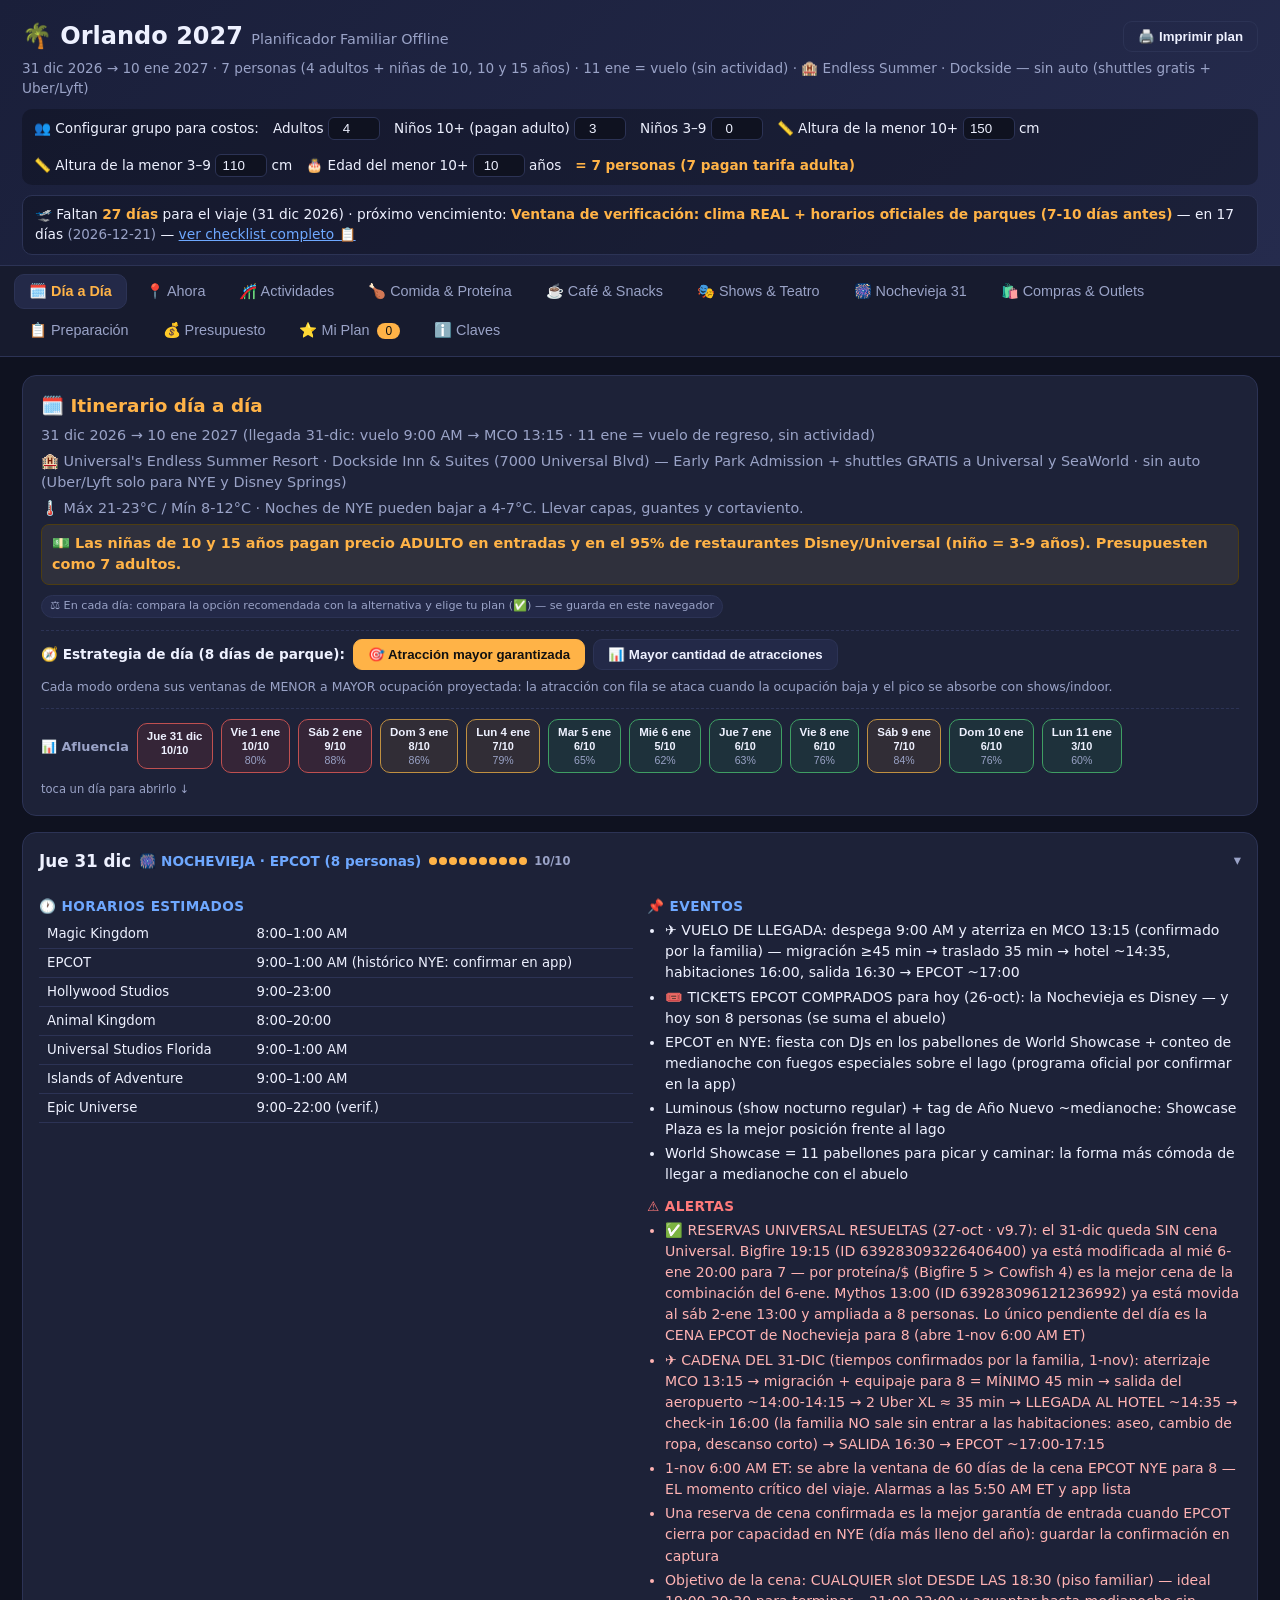
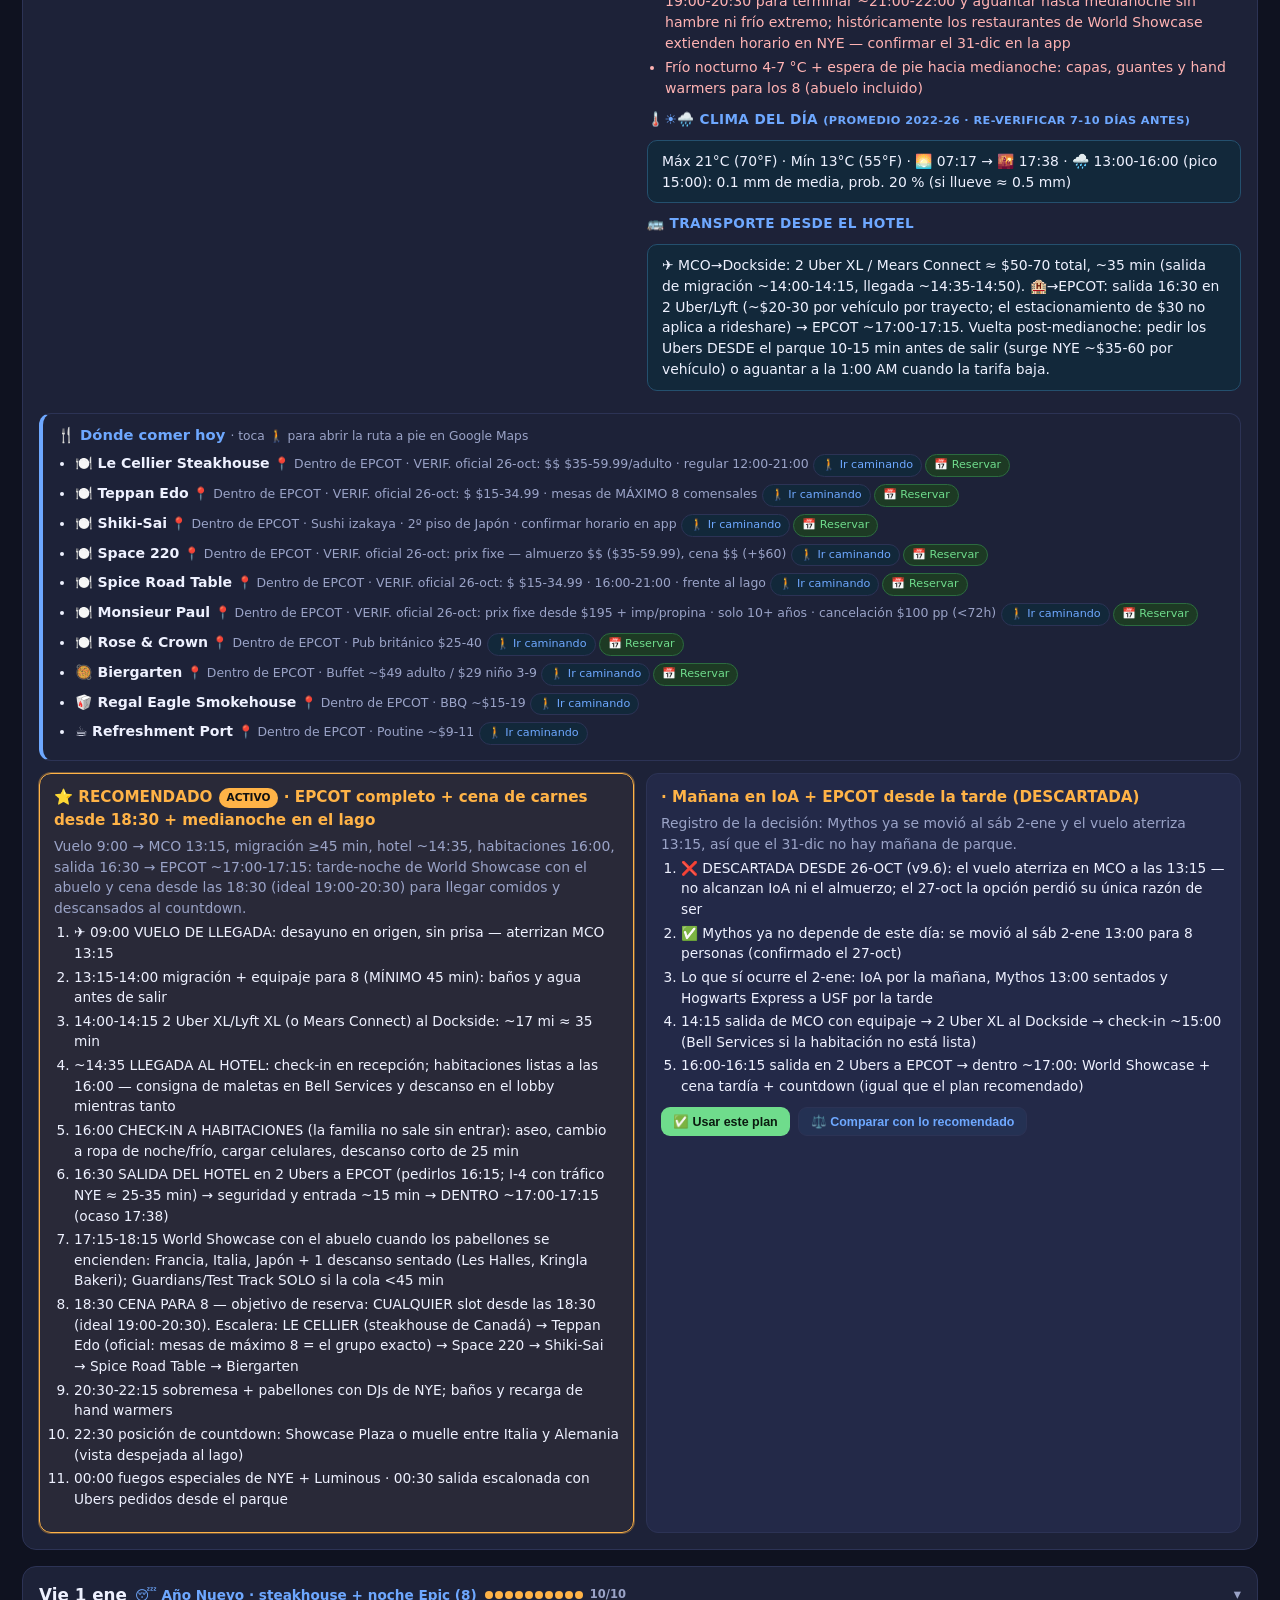
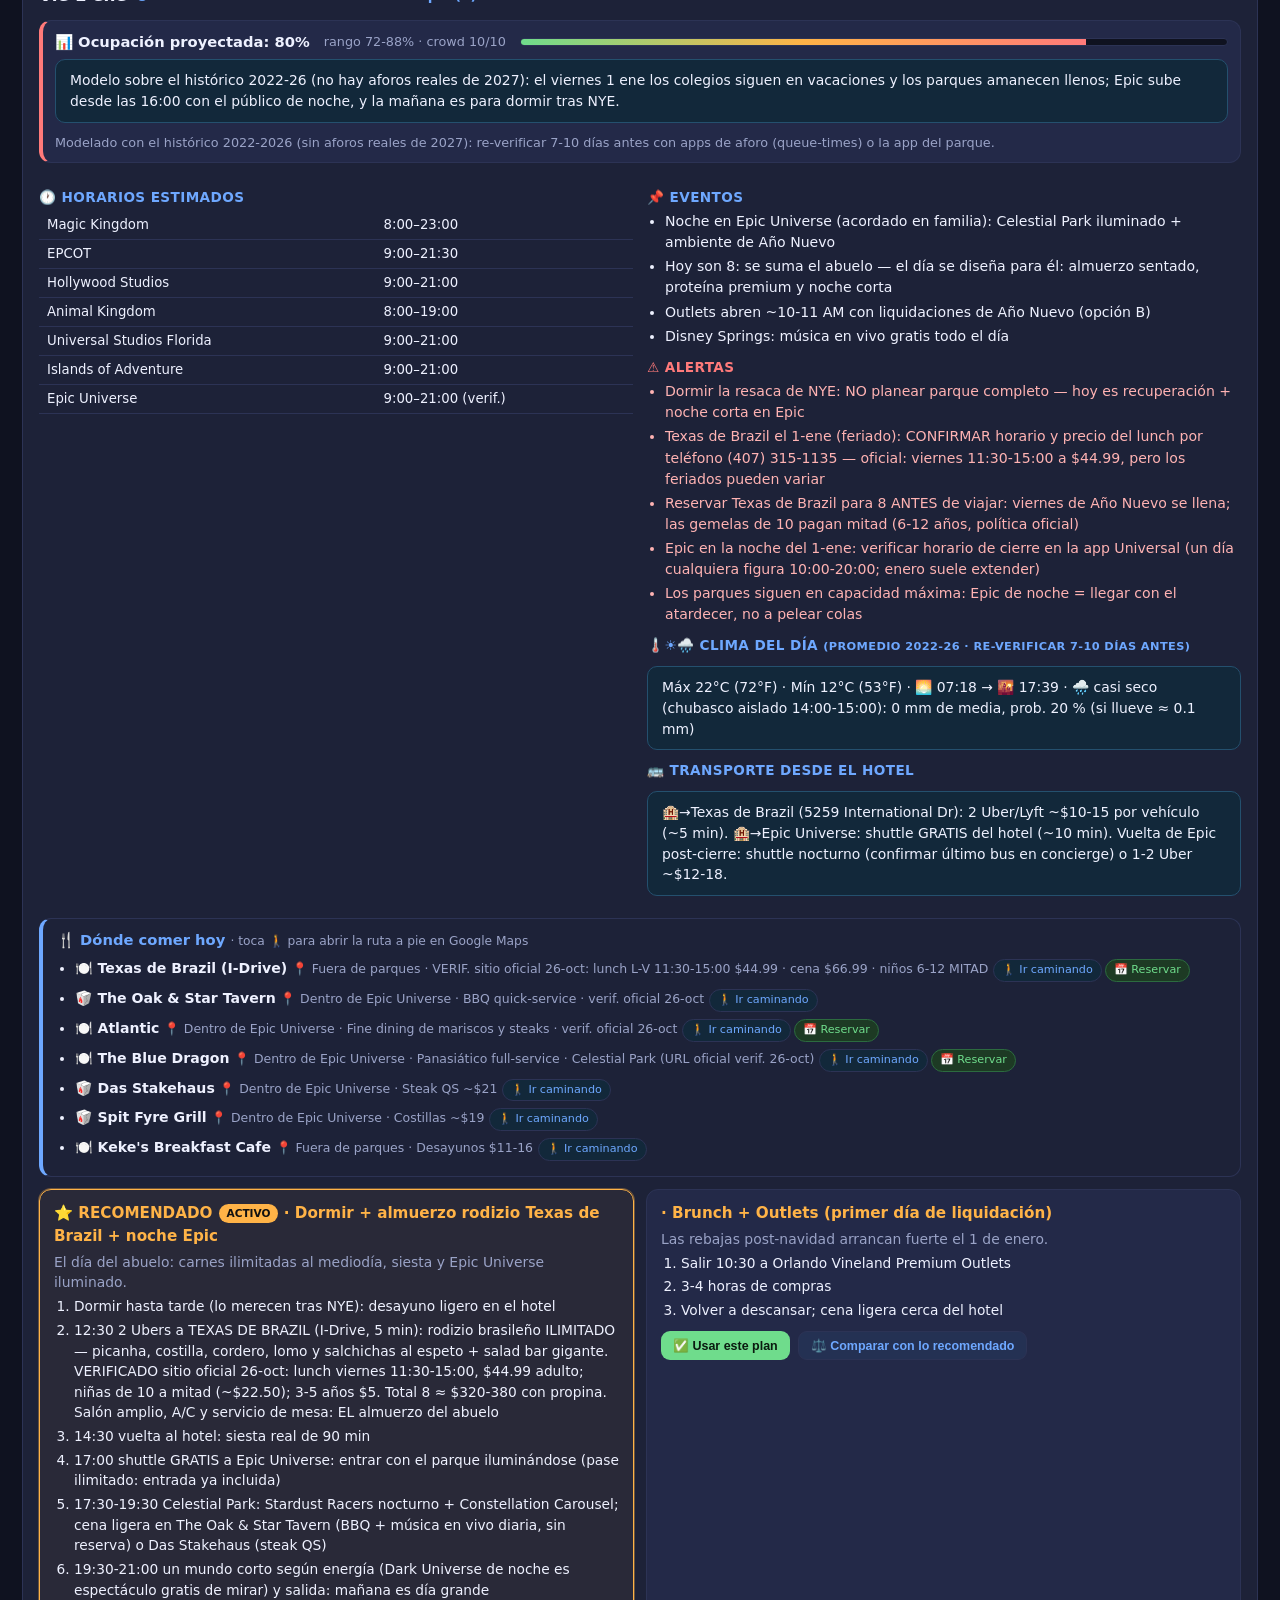
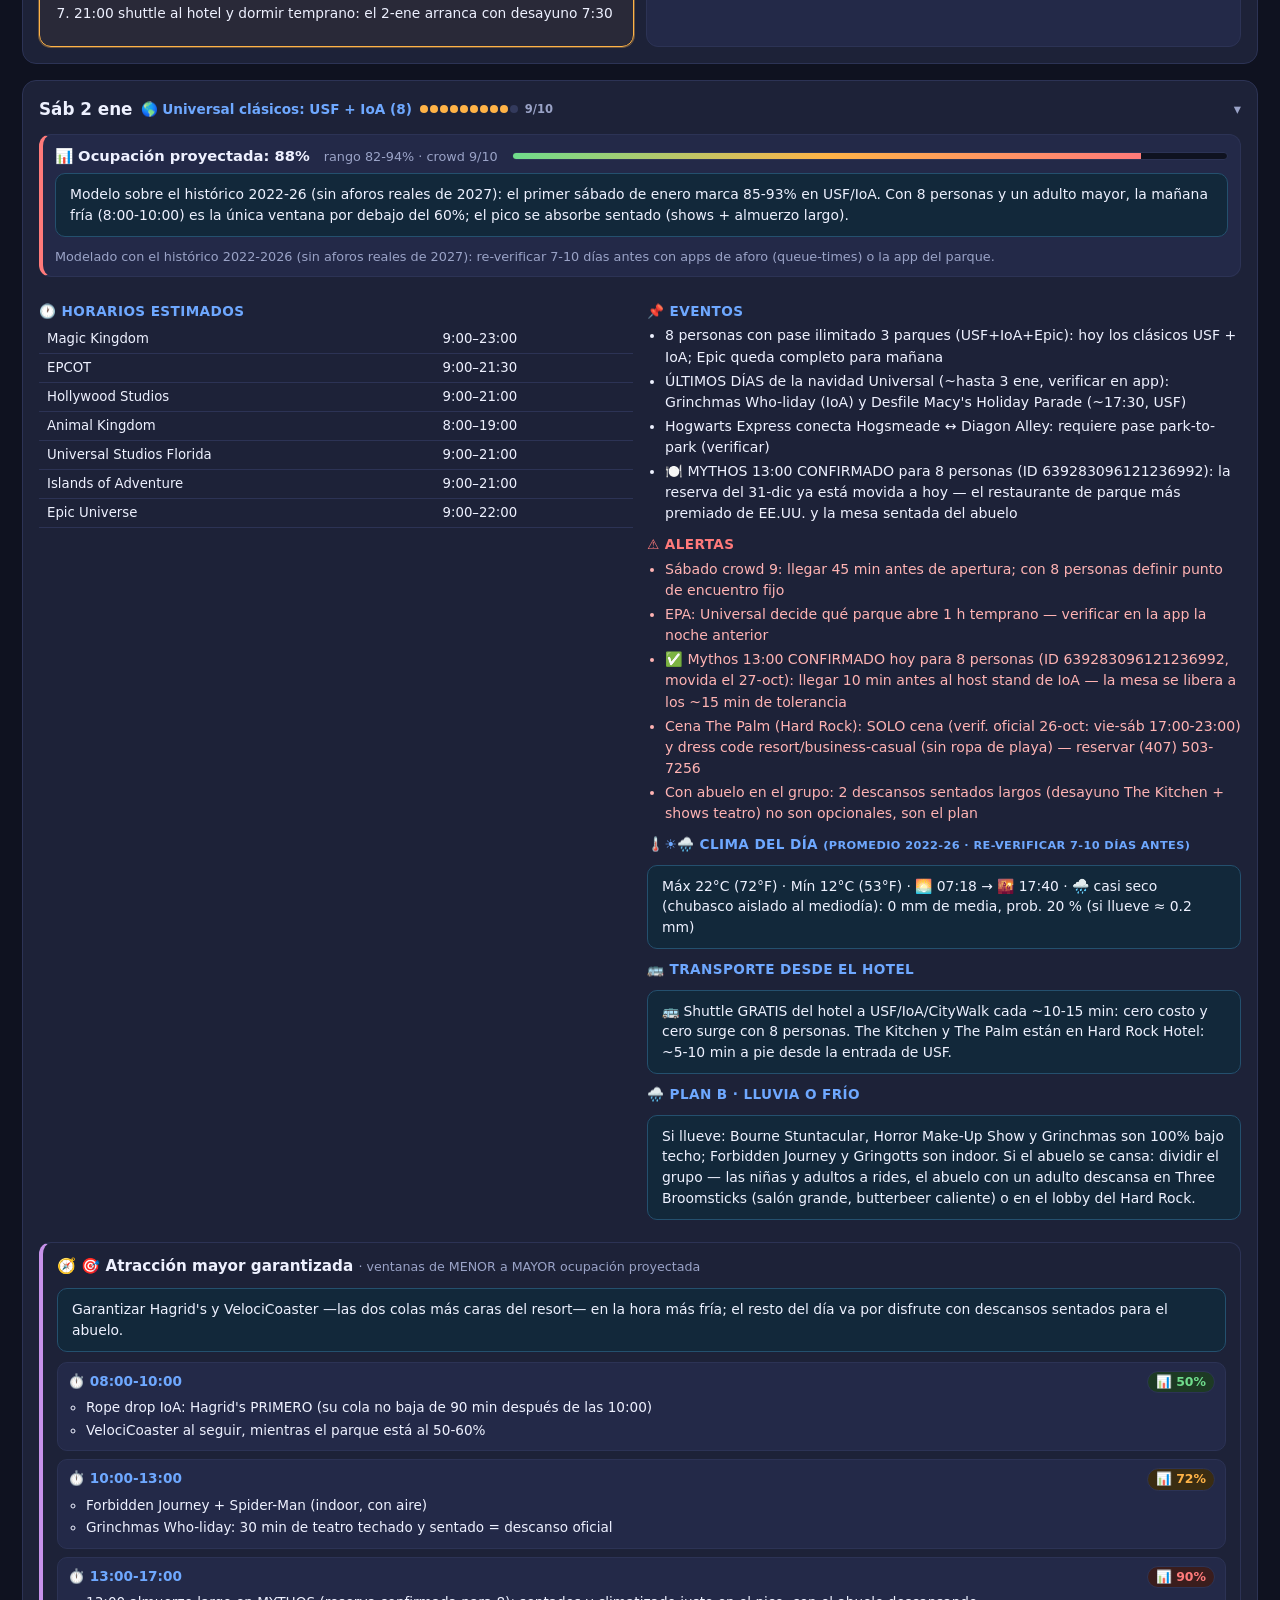
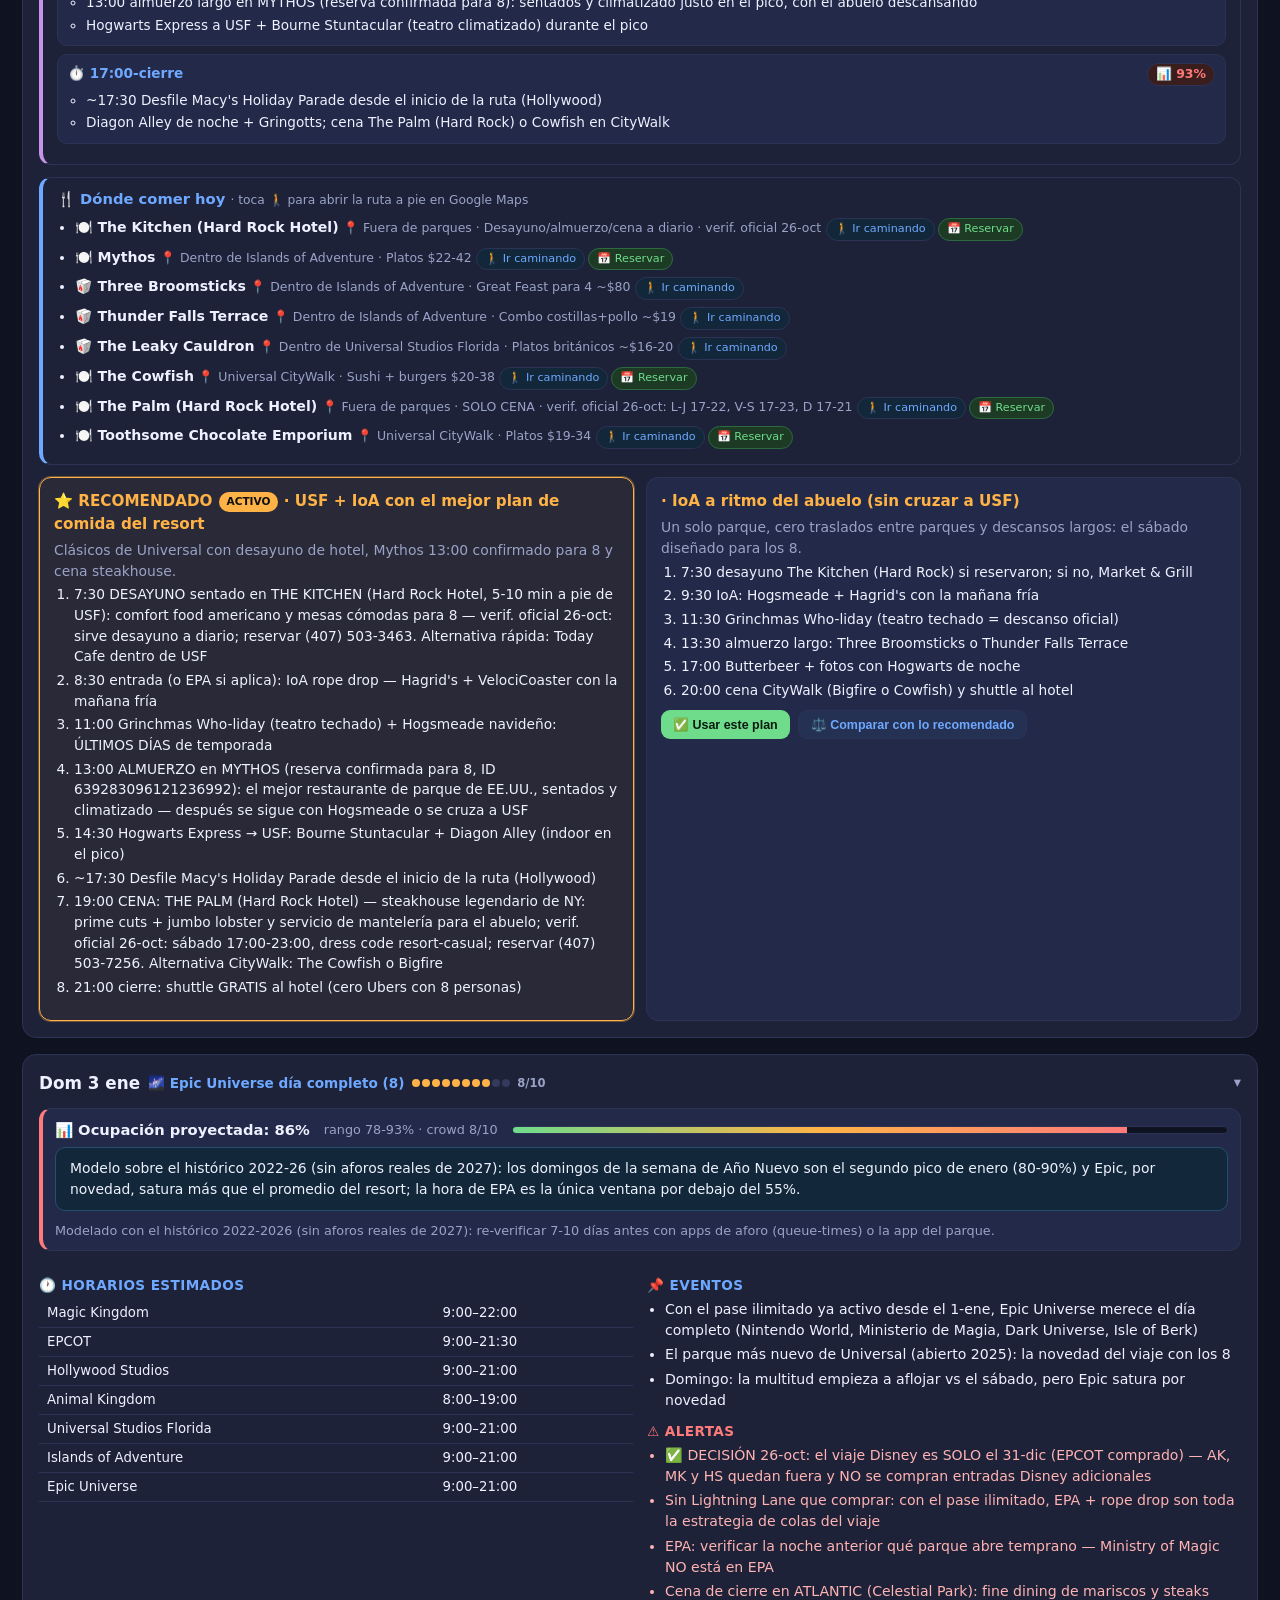
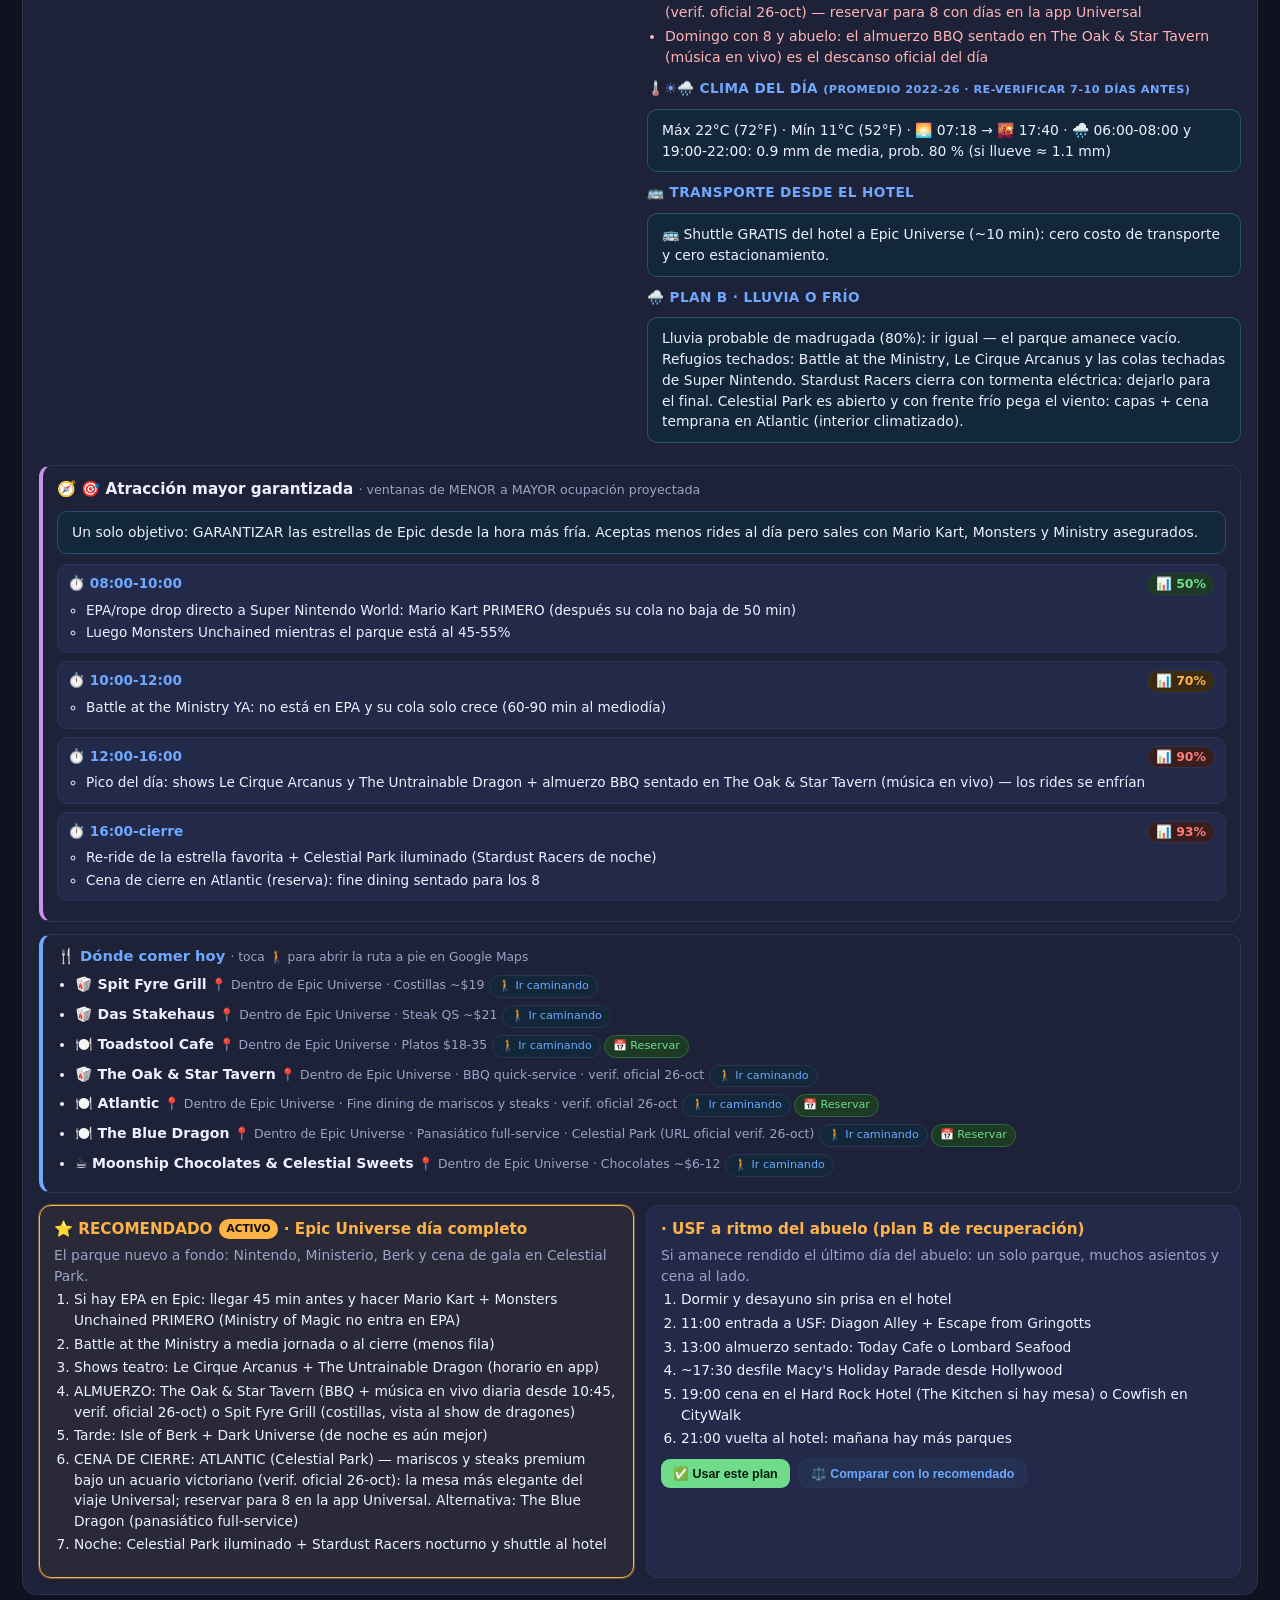
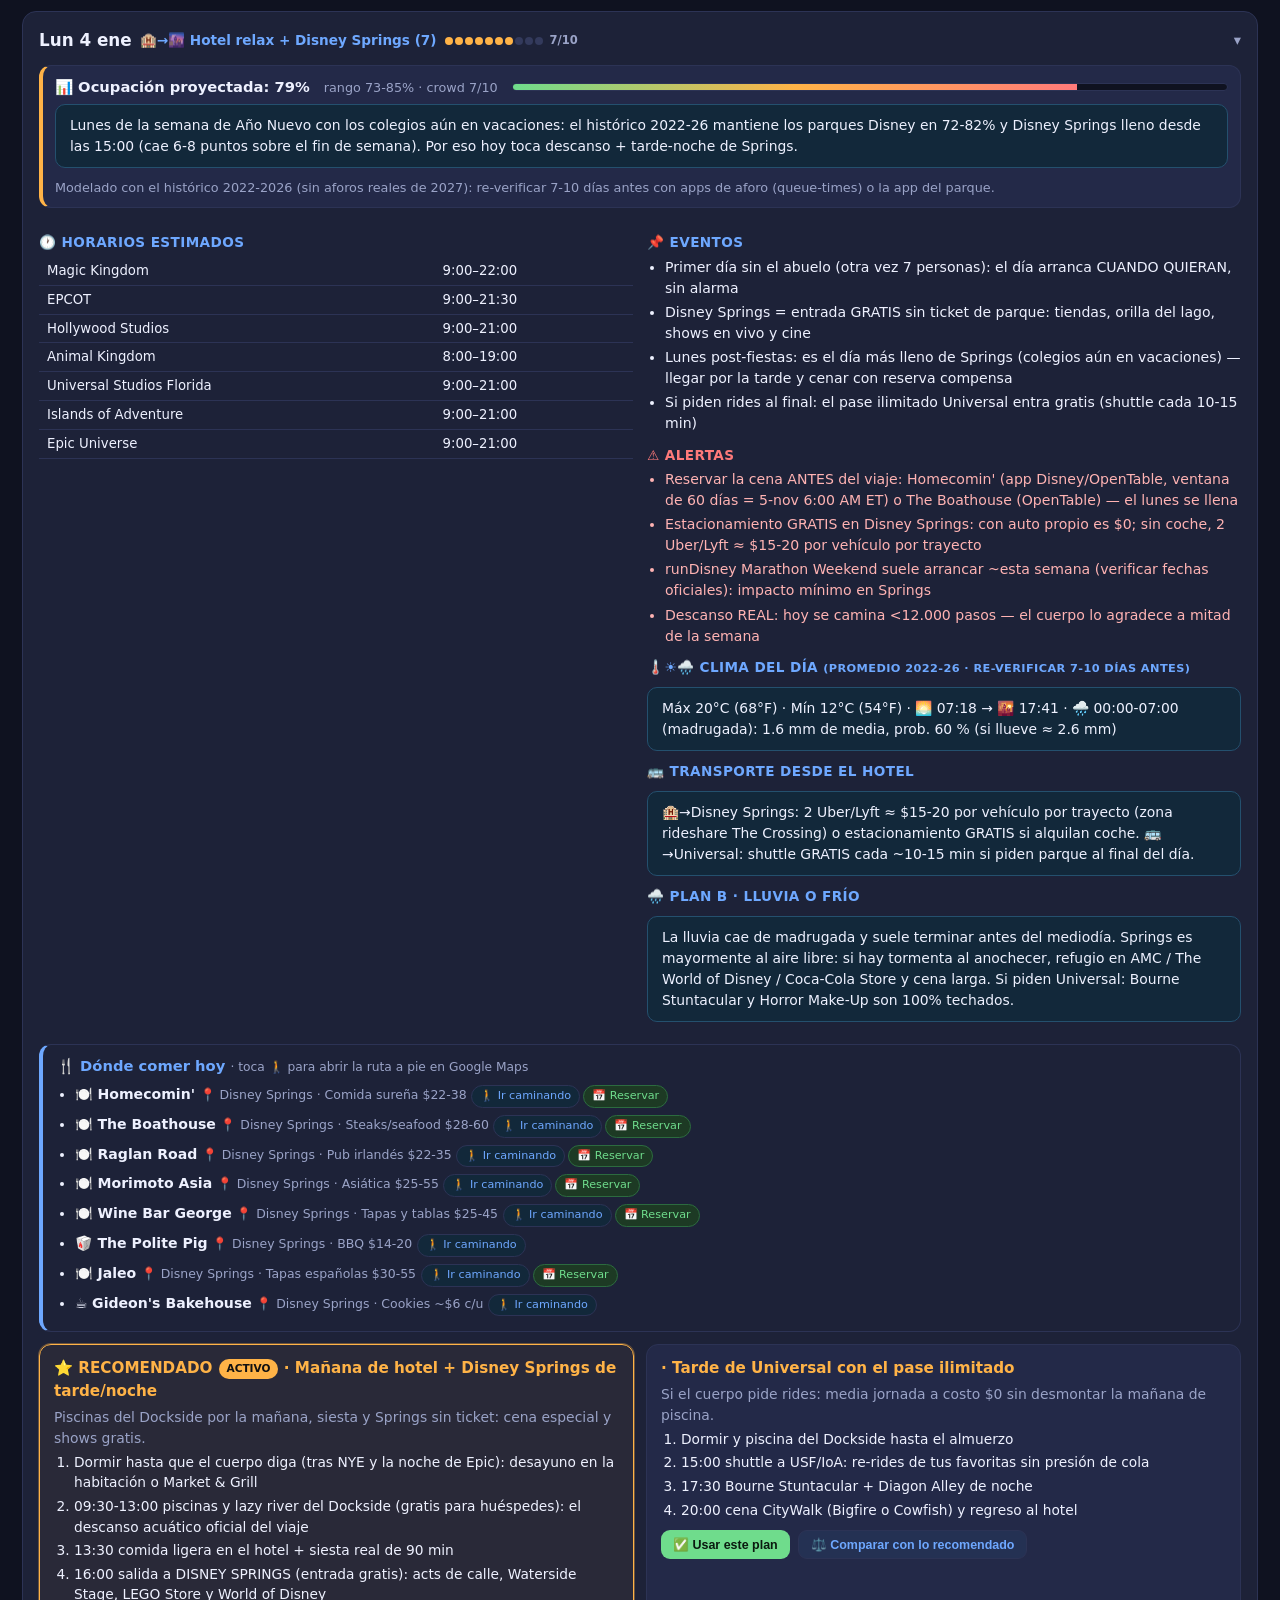
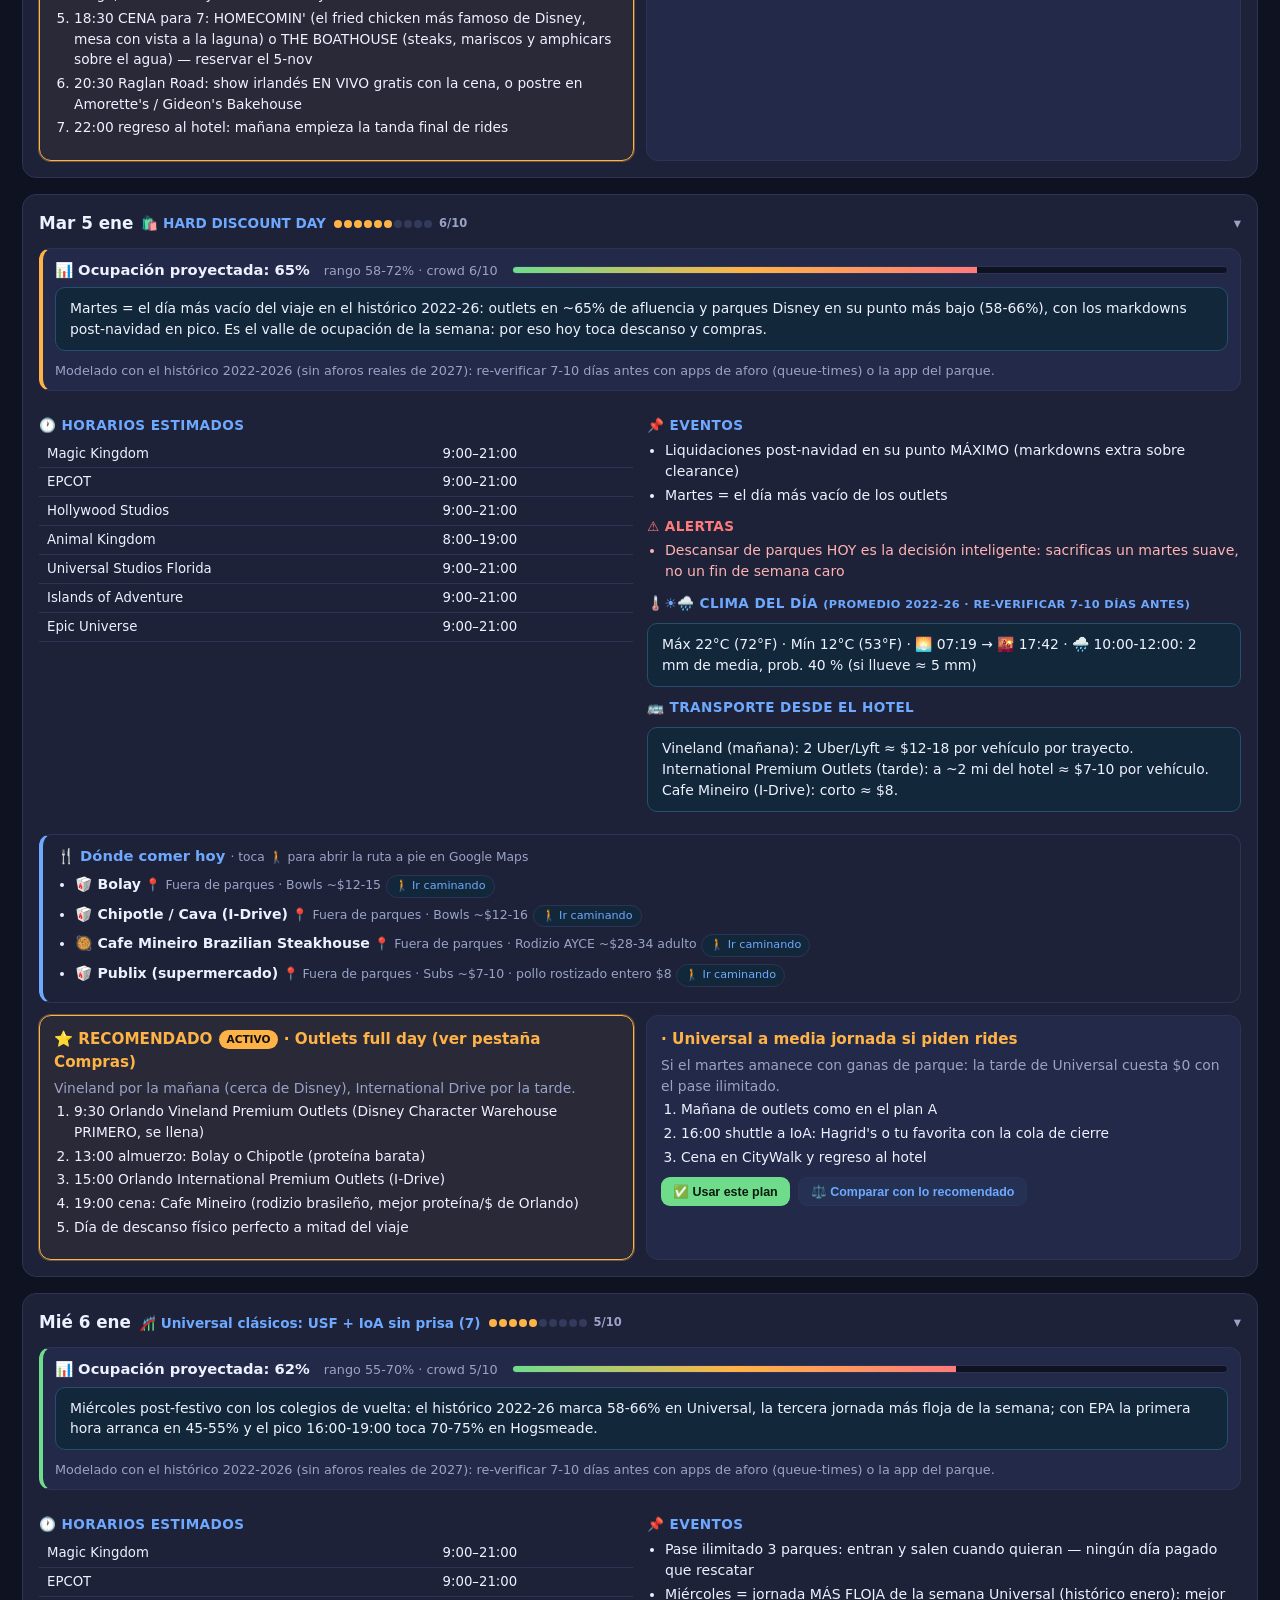
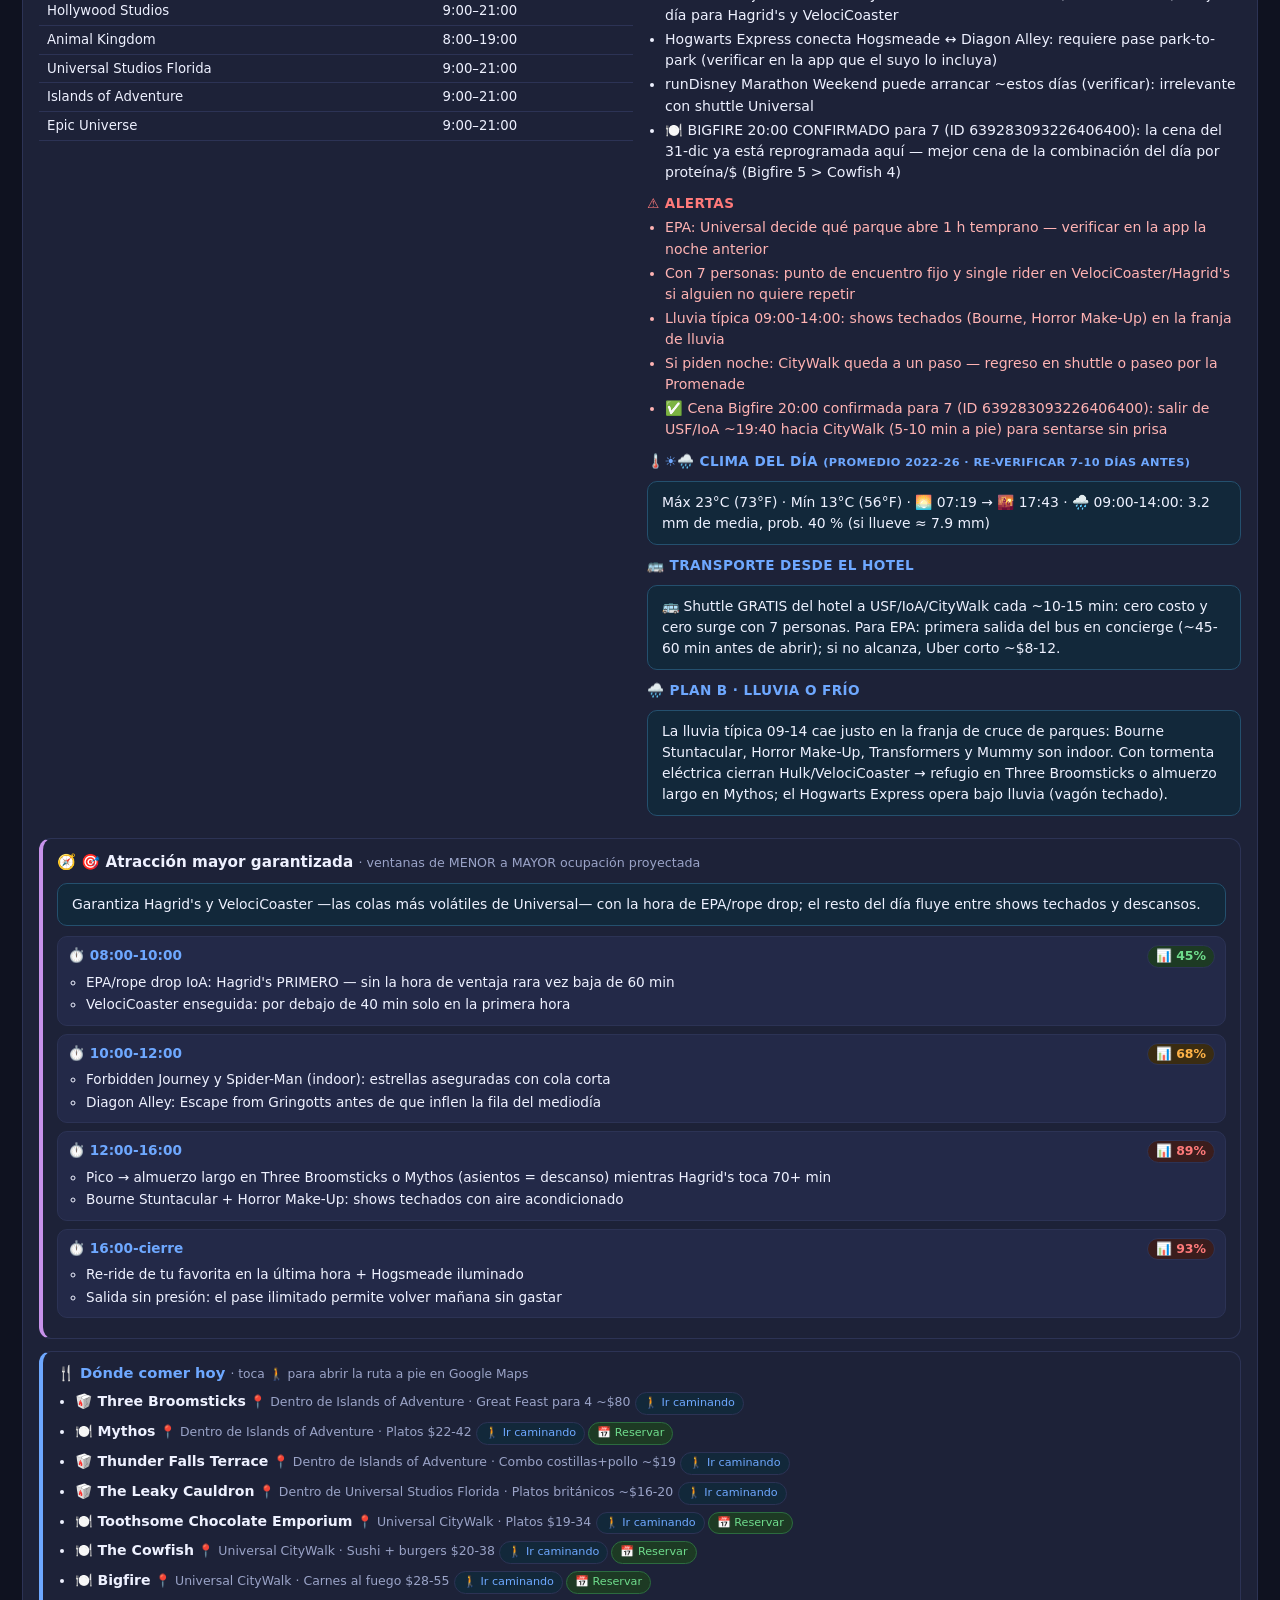
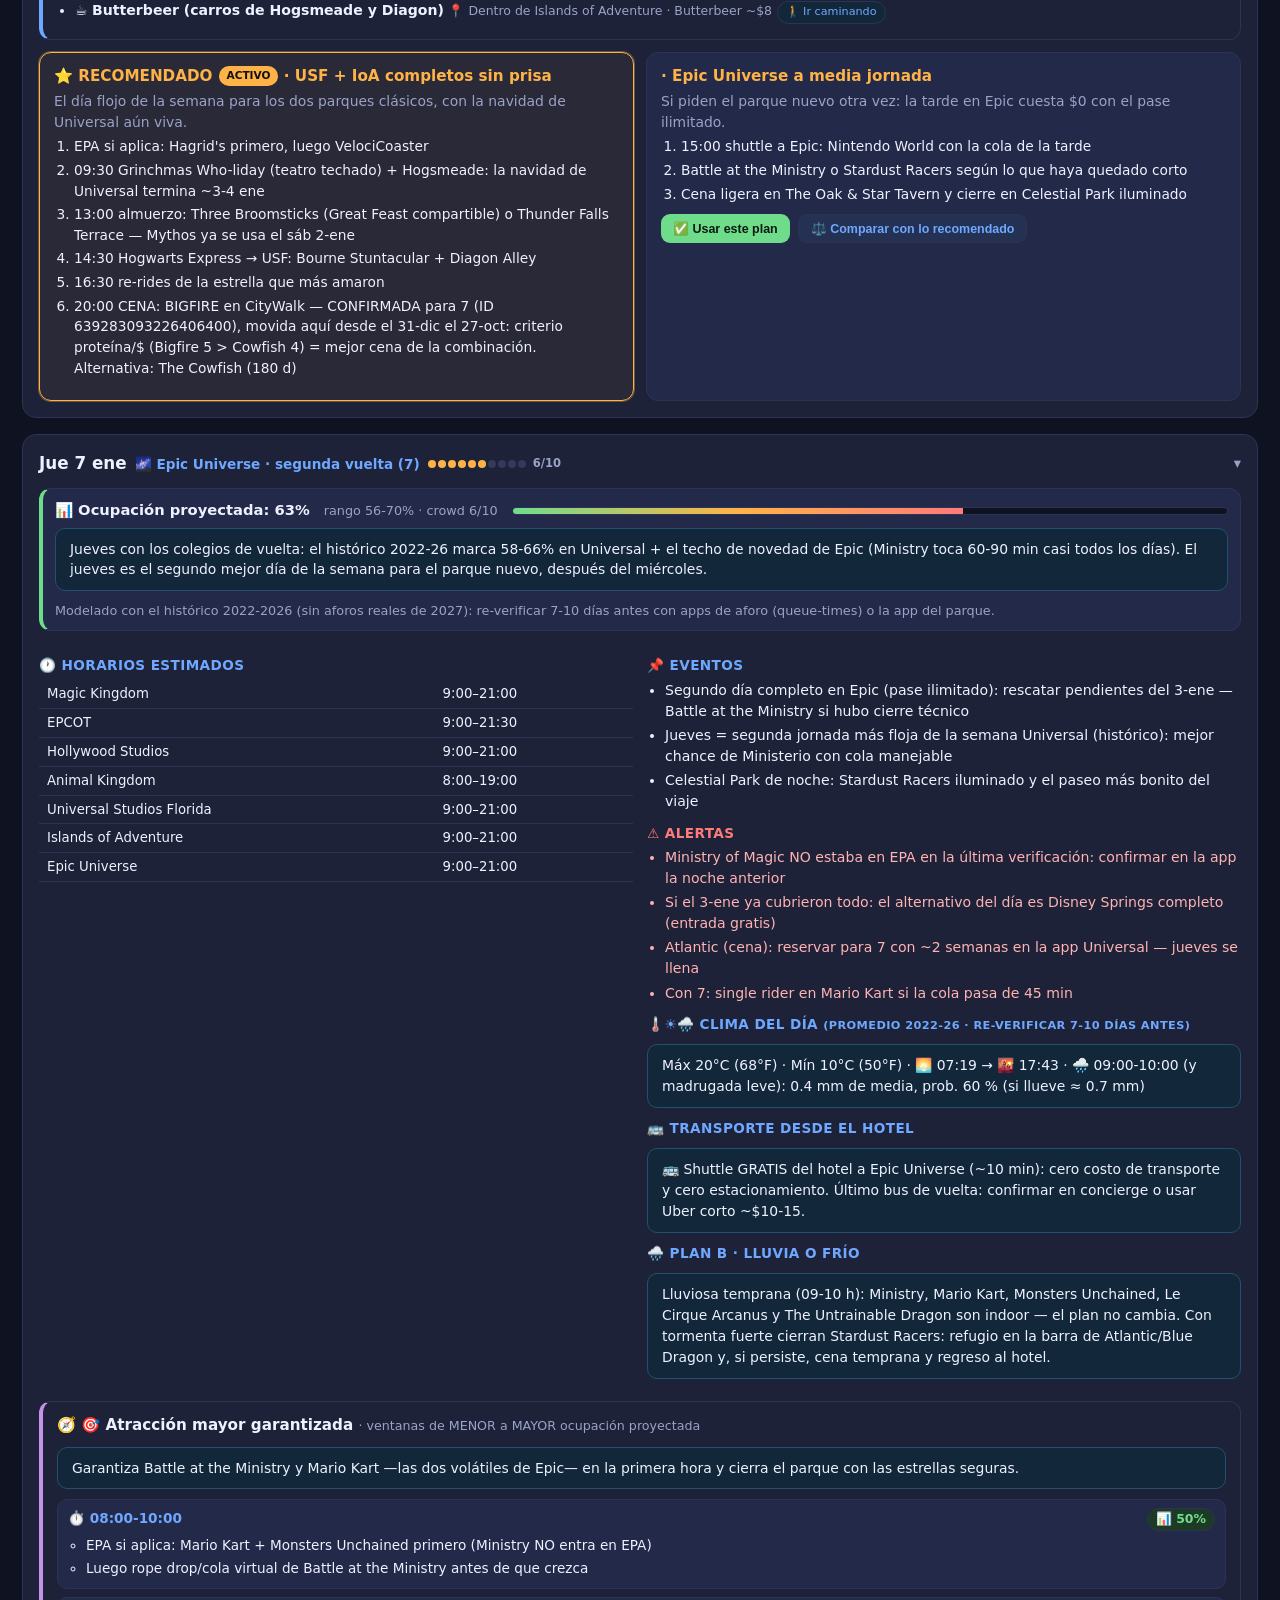
==== commit 1f74f284: "v9.8: tiempos reales del 31-dic (vuelo 13:15, migracion 45min, hotel 14:35, check-in 16:00 habitacio" ====
--- a/orlando-2027.html
+++ b/orlando-2027.html
@@ -511,7 +511,7 @@
    Costos: a = adulto/niño 10+ (Disney y Universal cobran ADULTO desde los 10 años), c = niño 3-9 (null si no aplica) */
 const META = {
   titulo: "Orlando 2027 · Familia 7 (+ abuelo: 8 personas del 31-dic al 3-ene)",
-  rango: "31 dic 2026 → 10 ene 2027 (llegada 31-dic: vuelo 9:00 AM → MCO 13:37 · 11 ene = vuelo de regreso, sin actividad)",
+  rango: "31 dic 2026 → 10 ene 2027 (llegada 31-dic: vuelo 9:00 AM → MCO 13:15 · 11 ene = vuelo de regreso, sin actividad)",
   hotel: "Universal's Endless Summer Resort · Dockside Inn & Suites (7000 Universal Blvd) — Early Park Admission + shuttles GRATIS a Universal y SeaWorld · sin auto (Uber/Lyft solo para NYE y Disney Springs)",
   clima: "Máx 21-23°C / Mín 8-12°C · Noches de NYE pueden bajar a 4-7°C. Llevar capas, guantes y cortaviento.",
   reglaOro: "Las niñas de 10 y 15 años pagan precio ADULTO en entradas y en el 95% de restaurantes Disney/Universal (niño = 3-9 años). Presupuesten como 7 adultos."
@@ -526,23 +526,24 @@
 
 /* v9.5 · 26-oct-2026: Disney SOLO el 31-dic (EPCOT comprado). Del 1 al 10 de ene: pase ilimitado Universal (3 parques) + hotel/Disney Springs — días 4, 6 y 7 reescritos
    v9.6 · 26-oct-2026: vuelo de LLEGADA 9:00 AM → MCO 13:37 (cadena traslado → check-in → salida a EPCOT ~16:00, entrada ~17:00) · Bigfire cancelada del 31-dic y reprogramada al 6-ene 20:00 por criterio proteína/$
-   v9.7 · 27-oct-2026: reservas Universal REPROGRAMADAS en línea (enlaces de gestión del correo del 22-oct): Bigfire → mié 6-ene-2027 20:00 para 7 (ID 639283093226406400) y Mythos → sáb 2-ene-2027 13:00 para 8 (ID 639283096121236992). El 31-dic queda sin cena Universal: solo falta la cena EPCOT de NYE (1-nov 6:00 AM ET) */
+   v9.7 · 27-oct-2026: reservas Universal REPROGRAMADAS en línea (enlaces de gestión del correo del 22-oct): Bigfire → mié 6-ene-2027 20:00 para 7 (ID 639283093226406400) y Mythos → sáb 2-ene-2027 13:00 para 8 (ID 639283096121236992). El 31-dic queda sin cena Universal: solo falta la cena EPCOT de NYE (1-nov 6:00 AM ET)
+   v9.8 · 1-nov-2026: tiempos reales del 31-dic confirmados por la familia (vuelo aterriza MCO 13:15 · migración ≥45 min · hotel ~14:35 · habitaciones 16:00 — no salen sin entrar · salida 16:30 · EPCOT ~17:00-17:15) · objetivo de cena NYE: CUALQUIER slot DESDE 18:30 (ideal 19:00-20:30) en UNA sola mesa para 8, todo dentro de EPCOT (sin mesas divididas) · polling en vivo del API de Disney desde las 6:00 AM: EPCOT World Showcase aún no libera inventario NYE (MK y HS sí) */
 const DIAS = [
 {date:"2026-12-31",label:"Jue 31 dic",crowd:10,theme:"🎆 NOCHEVIEJA · EPCOT (8 personas)",parks:["EPCOT"],
  hours:{MK:"8:00–1:00 AM",EPCOT:"9:00–1:00 AM (histórico NYE: confirmar en app)",HS:"9:00–23:00",AK:"8:00–20:00",USF:"9:00–1:00 AM",IoA:"9:00–1:00 AM",Epic:"9:00–22:00 (verif.)"},
- events:["✈️ VUELO DE LLEGADA: despega 9:00 AM y aterriza en MCO 13:37 (2 h 37 min) — el día arranca en el avión y a EPCOT se entra ~17:00","🎟️ TICKETS EPCOT COMPRADOS para hoy (26-oct): la Nochevieja es Disney — y hoy son 8 personas (se suma el abuelo)","EPCOT en NYE: fiesta con DJs en los pabellones de World Showcase + conteo de medianoche con fuegos especiales sobre el lago (programa oficial por confirmar en la app)","Luminous (show nocturno regular) + tag de Año Nuevo ~medianoche: Showcase Plaza es la mejor posición frente al lago","World Showcase = 11 pabellones para picar y caminar: la forma más cómoda de llegar a medianoche con el abuelo"],
- warnings:["✅ RESERVAS UNIVERSAL RESUELTAS (27-oct · v9.7): el 31-dic queda SIN cena Universal. Bigfire 19:15 (ID 639283093226406400) ya está modificada al mié 6-ene 20:00 para 7 — por proteína/$ (Bigfire 5 > Cowfish 4) es la mejor cena de la combinación del 6-ene. Mythos 13:00 (ID 639283096121236992) ya está movida al sáb 2-ene 13:00 y ampliada a 8 personas. Lo único pendiente del día es la CENA EPCOT de Nochevieja para 8 (abre 1-nov 6:00 AM ET)","✈️ CADENA DEL 31-DIC (vuelo 9:00 → 13:37 MCO): ~14:15 salida del aeropuerto con equipaje (8 pers.) → 2 Uber XL ≈ 35-40 min con tráfico NYE → hotel ~15:00 → CHECK-IN (hacer en la app esa mañana; si la habitación no está lista a las 16:00: consigna en Bell Services + aseo en lobby) → 16:00-16:15 salida en 2 Ubers a EPCOT → dentro ~17:00","1-nov 6:00 AM ET: se abre la ventana de 60 días de la cena EPCOT NYE para 8 — EL momento crítico del viaje. Alarmas a las 5:50 AM ET y app lista","Una reserva de cena confirmada es la mejor garantía de entrada cuando EPCOT cierra por capacidad en NYE (día más lleno del año): guardar la confirmación en captura","Pedir SIEMPRE la hora MÁS TARDÍA disponible (~20:30-23:00): históricamente los restaurantes de World Showcase extienden horario en NYE — confirmar el 31-dic en la app","Frío nocturno 4-7 °C + espera de pie hacia medianoche: capas, guantes y hand warmers para los 8 (abuelo incluido)"],
- transport:"✈️ MCO→Dockside: 2 Uber XL / Mears Connect ≈ $50-70 total, 35-40 min (tardes de NYE con tráfico hacia I-4). 🏨→EPCOT: 2 Uber/Lyft (~$20-30 por vehículo por trayecto; el estacionamiento de $30 no aplica a rideshare). Vuelta post-medianoche: pedir los Ubers DESDE el parque 10-15 min antes de salir (surge NYE ~$35-60 por vehículo) o aguantar a la 1:00 AM cuando la tarifa baja.",
+ events:["✈️ VUELO DE LLEGADA: despega 9:00 AM y aterriza en MCO 13:15 (confirmado por la familia) — migración ≥45 min → traslado 35 min → hotel ~14:35, habitaciones 16:00, salida 16:30 → EPCOT ~17:00","🎟️ TICKETS EPCOT COMPRADOS para hoy (26-oct): la Nochevieja es Disney — y hoy son 8 personas (se suma el abuelo)","EPCOT en NYE: fiesta con DJs en los pabellones de World Showcase + conteo de medianoche con fuegos especiales sobre el lago (programa oficial por confirmar en la app)","Luminous (show nocturno regular) + tag de Año Nuevo ~medianoche: Showcase Plaza es la mejor posición frente al lago","World Showcase = 11 pabellones para picar y caminar: la forma más cómoda de llegar a medianoche con el abuelo"],
+ warnings:["✅ RESERVAS UNIVERSAL RESUELTAS (27-oct · v9.7): el 31-dic queda SIN cena Universal. Bigfire 19:15 (ID 639283093226406400) ya está modificada al mié 6-ene 20:00 para 7 — por proteína/$ (Bigfire 5 > Cowfish 4) es la mejor cena de la combinación del 6-ene. Mythos 13:00 (ID 639283096121236992) ya está movida al sáb 2-ene 13:00 y ampliada a 8 personas. Lo único pendiente del día es la CENA EPCOT de Nochevieja para 8 (abre 1-nov 6:00 AM ET)","✈️ CADENA DEL 31-DIC (tiempos confirmados por la familia, 1-nov): aterrizaje MCO 13:15 → migración + equipaje para 8 = MÍNIMO 45 min → salida del aeropuerto ~14:00-14:15 → 2 Uber XL ≈ 35 min → LLEGADA AL HOTEL ~14:35 → check-in 16:00 (la familia NO sale sin entrar a las habitaciones: aseo, cambio de ropa, descanso corto) → SALIDA 16:30 → EPCOT ~17:00-17:15","1-nov 6:00 AM ET: se abre la ventana de 60 días de la cena EPCOT NYE para 8 — EL momento crítico del viaje. Alarmas a las 5:50 AM ET y app lista","Una reserva de cena confirmada es la mejor garantía de entrada cuando EPCOT cierra por capacidad en NYE (día más lleno del año): guardar la confirmación en captura","Objetivo de la cena: CUALQUIER slot DESDE LAS 18:30 (piso familiar) — ideal 19:00-20:30 para terminar ~21:00-22:00 y aguantar hasta medianoche sin hambre ni frío extremo; históricamente los restaurantes de World Showcase extienden horario en NYE — confirmar el 31-dic en la app","Frío nocturno 4-7 °C + espera de pie hacia medianoche: capas, guantes y hand warmers para los 8 (abuelo incluido)"],
+ transport:"✈️ MCO→Dockside: 2 Uber XL / Mears Connect ≈ $50-70 total, ~35 min (salida de migración ~14:00-14:15, llegada ~14:35-14:50). 🏨→EPCOT: salida 16:30 en 2 Uber/Lyft (~$20-30 por vehículo por trayecto; el estacionamiento de $30 no aplica a rideshare) → EPCOT ~17:00-17:15. Vuelta post-medianoche: pedir los Ubers DESDE el parque 10-15 min antes de salir (surge NYE ~$35-60 por vehículo) o aguantar a la 1:00 AM cuando la tarifa baja.",
  weather:{hi:21,lo:13,hiF:70,loF:55,sr:"07:17",ss:"17:38",rain:"13:00-16:00 (pico 15:00)",mm:0.1,mmWet:0.5,prob:20},
  options:[
-  {reco:true,title:"EPCOT completo + cena tardía de carnes + medianoche en el lago",summary:"Vuelo 9:00 → MCO 13:37, check-in exprés en el Dockside y EPCOT desde ~17:00: tarde-noche de World Showcase con el abuelo y la cena más tardía posible para llegar comidos y descansados al countdown.",
-   steps:["✈️ 09:00 VUELO DE LLEGADA: desayuno en origen, sin prisa — aterrizan MCO 13:37","13:37-14:15 desembarque + equipaje para 8 → salir del aeropuerto ~14:15","14:15 2 Uber XL/Lyft XL (o Mears Connect) al Dockside: ~17 mi ≈ 35-40 min con el tráfico de la tarde de NYE","15:00 CHECK-IN en el hotel: hacerlo en la app esa mañana; si la habitación no está lista (estándar 16:00): registrar la estancia, dejar maletas en consigna (Bell Services) y asearse en el lobby — NO depender de la habitación","16:00-16:15 salida en 2 Ubers a EPCOT (I-4 con tráfico NYE ≈ 25-35 min; pedirlos a las 15:45) → trámite de entrada ~15 min → DENTRO ~17:00 (ocaso 17:38)","17:00-18:30 World Showcase con el abuelo cuando los pabellones se encienden: Francia, Italia, Japón + 1 descanso sentado (Les Halles, Kringla Bakeri); Guardians/Test Track SOLO si la cola <45 min","18:30-20:00 Frozen Ever After o Remy's Ratatouille: atracción suave y sentada antes de cenar; merienda ligera en el parque (Regal Eagle ya no aplica: llegan almorzados de avión) — guardar apetito para la cena","~20:30-21:00 CENA TARDÍA DE CARNES para 8: LE CELLIER (steakhouse de Canadá) — la hora más tardía que dé la app el 1-nov; alternativa: Teppan Edo (oficial: mesas de máximo 8 = el grupo exacto)","22:30 posición de countdown: Showcase Plaza o muelle entre Italia y Alemania (vista despejada al lago)","00:00 fuegos especiales de NYE + Luminous · 00:30 salida escalonada con Ubers pedidos desde el parque"]},
-  {title:"Mañana en IoA + EPCOT desde la tarde (DESCARTADA)",parks:["IoA","EPCOT"],summary:"Registro de la decisión: Mythos ya se movió al sáb 2-ene y el vuelo aterriza 13:37, así que el 31-dic no hay mañana de parque.",
+  {reco:true,title:"EPCOT completo + cena de carnes desde 18:30 + medianoche en el lago",summary:"Vuelo 9:00 → MCO 13:15, migración ≥45 min, hotel ~14:35, habitaciones 16:00, salida 16:30 → EPCOT ~17:00-17:15: tarde-noche de World Showcase con el abuelo y cena desde las 18:30 (ideal 19:00-20:30) para llegar comidos y descansados al countdown.",
+   steps:["✈️ 09:00 VUELO DE LLEGADA: desayuno en origen, sin prisa — aterrizan MCO 13:15","13:15-14:00 migración + equipaje para 8 (MÍNIMO 45 min): baños y agua antes de salir","14:00-14:15 2 Uber XL/Lyft XL (o Mears Connect) al Dockside: ~17 mi ≈ 35 min","~14:35 LLEGADA AL HOTEL: check-in en recepción; habitaciones listas a las 16:00 — consigna de maletas en Bell Services y descanso en el lobby mientras tanto","16:00 CHECK-IN A HABITACIONES (la familia no sale sin entrar): aseo, cambio a ropa de noche/frío, cargar celulares, descanso corto de 25 min","16:30 SALIDA DEL HOTEL en 2 Ubers a EPCOT (pedirlos 16:15; I-4 con tráfico NYE ≈ 25-35 min) → seguridad y entrada ~15 min → DENTRO ~17:00-17:15 (ocaso 17:38)","17:15-18:15 World Showcase con el abuelo cuando los pabellones se encienden: Francia, Italia, Japón + 1 descanso sentado (Les Halles, Kringla Bakeri); Guardians/Test Track SOLO si la cola <45 min","18:30 CENA PARA 8 — objetivo de reserva: CUALQUIER slot desde las 18:30 (ideal 19:00-20:30). Escalera: LE CELLIER (steakhouse de Canadá) → Teppan Edo (oficial: mesas de máximo 8 = el grupo exacto) → Space 220 → Shiki-Sai → Spice Road Table → Biergarten","20:30-22:15 sobremesa + pabellones con DJs de NYE; baños y recarga de hand warmers","22:30 posición de countdown: Showcase Plaza o muelle entre Italia y Alemania (vista despejada al lago)","00:00 fuegos especiales de NYE + Luminous · 00:30 salida escalonada con Ubers pedidos desde el parque"]},
+  {title:"Mañana en IoA + EPCOT desde la tarde (DESCARTADA)",parks:["IoA","EPCOT"],summary:"Registro de la decisión: Mythos ya se movió al sáb 2-ene y el vuelo aterriza 13:15, así que el 31-dic no hay mañana de parque.",
    vs:{aFavor:["Era la única forma de salvar la reserva de Mythos cuando estaba fechada el 31-dic","Hogsmeade navideño y Grinchmas quedan cubiertos el sáb 2-ene, con la reserva ya movida a ese día","El pase Universal ya está pagado: una mañana en IoA costaba $0 extra de entradas"],
-    enContra:["Con el vuelo aterrizando 13:37 no hay mañana: llegar a IoA es físicamente imposible","Doble parque en el día MÁS lleno del año: dos entradas con fila y riesgo de cierre por capacidad","Llegar a EPCOT ~15:30-16:00 sacrifica la mañana fría y las colas bajas de World Discovery"],
-    cambiaSi:"Nada la revive: Mythos ya está movida al sáb 2-ene 13:00 para 8 (hecho el 27-oct) y el vuelo del 31-dic aterriza en MCO a las 13:37",
+    enContra:["Con el vuelo aterrizando 13:15 no hay mañana: llegar a IoA es físicamente imposible","Doble parque en el día MÁS lleno del año: dos entradas con fila y riesgo de cierre por capacidad","Llegar a EPCOT ~15:30-16:00 sacrifica la mañana fría y las colas bajas de World Discovery"],
+    cambiaSi:"Nada la revive: Mythos ya está movida al sáb 2-ene 13:00 para 8 (hecho el 27-oct) y el vuelo del 31-dic aterriza en MCO a las 13:15",
     baseReco:"Con tickets EPCOT ya comprados y 8 personas (una mayor), un solo parque en NYE es la decisión cómoda: menos traslados, cena sentada tardía y countdown a 3 min del restaurante"},
-   steps:["❌ DESCARTADA DESDE 26-OCT (v9.6): el vuelo aterriza en MCO a las 13:37 — no alcanzan IoA ni el almuerzo; el 27-oct la opción perdió su única razón de ser","✅ Mythos ya no depende de este día: se movió al sáb 2-ene 13:00 para 8 personas (confirmado el 27-oct)","Lo que sí ocurre el 2-ene: IoA por la mañana, Mythos 13:00 sentados y Hogwarts Express a USF por la tarde","14:15 salida de MCO con equipaje → 2 Uber XL al Dockside → check-in ~15:00 (Bell Services si la habitación no está lista)","16:00-16:15 salida en 2 Ubers a EPCOT → dentro ~17:00: World Showcase + cena tardía + countdown (igual que el plan recomendado)"]}]},
+   steps:["❌ DESCARTADA DESDE 26-OCT (v9.6): el vuelo aterriza en MCO a las 13:15 — no alcanzan IoA ni el almuerzo; el 27-oct la opción perdió su única razón de ser","✅ Mythos ya no depende de este día: se movió al sáb 2-ene 13:00 para 8 personas (confirmado el 27-oct)","Lo que sí ocurre el 2-ene: IoA por la mañana, Mythos 13:00 sentados y Hogwarts Express a USF por la tarde","14:15 salida de MCO con equipaje → 2 Uber XL al Dockside → check-in ~15:00 (Bell Services si la habitación no está lista)","16:00-16:15 salida en 2 Ubers a EPCOT → dentro ~17:00: World Showcase + cena tardía + countdown (igual que el plan recomendado)"]}]},
 {date:"2027-01-01",label:"Vie 1 ene",crowd:10,theme:"😴 Año Nuevo · steakhouse + noche Epic (8)",parks:["Otros","Epic"],
  hours:{MK:"8:00–23:00",EPCOT:"9:00–21:30",HS:"9:00–21:00",AK:"8:00–19:00",USF:"9:00–21:00",IoA:"9:00–21:00",Epic:"9:00–21:00 (verif.)"},
  events:["Noche en Epic Universe (acordado en familia): Celestial Park iluminado + ambiente de Año Nuevo","Hoy son 8: se suma el abuelo — el día se diseña para él: almuerzo sentado, proteína premium y noche corta","Outlets abren ~10-11 AM con liquidaciones de Año Nuevo (opción B)","Disney Springs: música en vivo gratis todo el día"],
@@ -1093,22 +1094,22 @@
 
 /* NYE 31 dic · estrategia completa */
 const NYE = {
-intro:"CAMBIO DE PLAN (26-oct-2026): tienen TICKETS DE EPCOT comprados para el 31-dic y el grupo sube a 8 PERSONAS (se suma el abuelo). La Nochevieja ahora es Disney: EPCOT abierto históricamente hasta ~1:00 AM, World Showcase para cenar y caminar, y el countdown con fuegos especiales frente al lago. Objetivo culinario del día: CARNES de verdad + la reserva MÁS TARDÍA posible para aguantar hasta cerca de medianoche — todo con datos de las páginas oficiales de Disney y Universal (26-oct-2026). Ventana crítica: 1-nov 6:00 AM ET (60 días) para la cena EPCOT de 8. ✈️ Vuelo de llegada 9:00 AM → MCO 13:37: traslado al Dockside ≈ 35-40 min, CHECK-IN ~15:00 (habitación estándar ~16:00; si no está lista: consigna + aseo en lobby) y salida a EPCOT ~16:00-16:15 para entrar ~17:00. ✅ RESERVAS UNIVERSAL YA RESUELTAS (27-oct, v9.7): el 31-dic queda sin cena Universal — Bigfire (ID 639283093226406400) se modificó al mié 6-ene 20:00 para 7 personas (mejor cena de esa combinación por proteína/$) y Mythos (ID 639283096121236992) se movió al sáb 2-ene 13:00 para 8 personas. Lo único pendiente es la cena EPCOT de NYE para 8 (1-nov 6:00 AM ET).",
+intro:"CAMBIO DE PLAN (26-oct-2026): tienen TICKETS DE EPCOT comprados para el 31-dic y el grupo sube a 8 PERSONAS (se suma el abuelo). La Nochevieja ahora es Disney: EPCOT abierto históricamente hasta ~1:00 AM, World Showcase para cenar y caminar, y el countdown con fuegos especiales frente al lago. Objetivo culinario del día: CARNES de verdad, UNA SOLA MESA para los 8 y cena DESDE las 18:30 (piso familiar; ideal 19:00-20:30) para aguantar hasta medianoche — todo dentro de EPCOT, con datos de las páginas oficiales de Disney y Universal (26-oct-2026). Ventana crítica: 1-nov 6:00 AM ET (60 días) para la cena EPCOT de 8. ✈️ Vuelo de llegada 9:00 AM → MCO 13:15 (tiempos confirmados 1-nov): migración + equipaje ≥45 min → salida del aeropuerto ~14:00-14:15 → 2 Uber XL ≈ 35 min → HOTEL ~14:35 → habitaciones 16:00 (la familia NO sale sin entrar: aseo + cambio de ropa) → SALIDA 16:30 → EPCOT ~17:00-17:15. ✅ RESERVAS UNIVERSAL YA RESUELTAS (27-oct, v9.7): el 31-dic queda sin cena Universal — Bigfire (ID 639283093226406400) se modificó al mié 6-ene 20:00 para 7 personas (mejor cena de esa combinación por proteína/$) y Mythos (ID 639283096121236992) se movió al sáb 2-ene 13:00 para 8 personas. Lo único pendiente es la cena EPCOT de NYE para 8 (1-nov 6:00 AM ET).",
 plan:[
- "1-nov, 6:00 AM ET — ADR para 8 en la app My Disney Experience, pidiendo SIEMPRE la hora MÁS TARDÍA disponible. Orden de intento: 1) Le Cellier (steakhouse oficial de EPCOT, $$ $35-59.99/adulto) 2) Teppan Edo (hibachi $ $15-34.99 — dato oficial: mesas de MÁXIMO 8 comensales = el grupo exacto) 3) Space 220 (cena prix fixe +$60) 4) Shiki-Sai / Spice Road Table (vista al lago).",
+ "1-nov, 6:00 AM ET — ADR para 8 en la app My Disney Experience: tomar CUALQUIER slot DESDE las 18:30 (piso familiar), ideal 19:00-20:30. Orden de intento: 1) Le Cellier (steakhouse oficial de EPCOT, $$ $35-59.99/adulto) 2) Teppan Edo (hibachi $ $15-34.99 — dato oficial: mesas de MÁXIMO 8 comensales = el grupo exacto en UNA mesa) 3) Space 220 (cena prix fixe +$60) 4) Shiki-Sai / Spice Road Table (vista al lago) 5) Biergarten (mesas comunales de 8 = el grupo la ocupa entera).",
  "Regla de oro NYE Disney: una reserva de cena confirmada es la mejor garantía de entrada cuando EPCOT cierra por capacidad (día más lleno del año). Guardar la confirmación en captura de pantalla.",
- "Si no hay mesa de 8 en ninguno: partir el grupo en 2 mesas del mismo restaurante (oficialmente posible en Teppan Edo) o cenar temprano y repetir en World Showcase con snacks premium después.",
+ "REGLA FAMILIAR (1-nov): los 8 en UNA SOLA MESA — NO se aceptan mesas divididas. Todo se resuelve DENTRO de EPCOT (parque del que ya tienen tickets). Si no hay mesa de 8 en ninguno: cenar temprano en el que sí tenga y completar la noche con snacks premium de los pabellones.",
  "✅ HECHO 27-oct: Bigfire 19:15 (ID 639283093226406400) ya está MODIFICADA al mié 6-ene 20:00 para 7 personas — se hizo en línea desde el enlace «Modify this booking» del correo de confirmación del 22-oct (portal NexTable/Universal). Criterio proteína/$ (Bigfire 5 > Cowfish 4): es la mejor cena de la combinación recomendada del 6-ene. No hay que llamar a nadie.",
  "✅ HECHO 27-oct: Mythos 13:00 (ID 639283096121236992) ya está MODIFICADA al sáb 2-ene 13:00 y AMPLIADA de 7 a 8 personas, también en línea (enlace de gestión del correo). La reserva sí era modificable: no hizo falta llamar al (407) 224-FOOD.",
  "El 1-nov solo se disputa la cena EPCOT de 8: NO hay segunda ventana de Disney (los días 4, 6 y 7 de ene ya no son parques Disney). Si ningún candidato da mesa para 8: activar alertas MouseDining/TouringPlans y reintentar — muchos cancelan 24-48 h antes"
 ],
 comparacion:[
- {p:"Le Cellier (Canadá) ✅ RECOMENDADO",puntos:["El steakhouse oficial de EPCOT: filete miñón Le Cellier y cortes al fuego abierto (verif. 26-oct)","Rango oficial $$ ($35-59.99 adulto): la mejor carne del parque sin precio de ultra-lujo","Bodega de château canadiense: íntima, cálida y SENTADA — la mesa del abuelo","A 2-3 min a pie del Showcase Plaza: cena → countdown sin correr","Reserva 60 días: NYE abre el 1-nov a las 6:00 AM ET — tomar la última hora disponible"],contra:["Es el restaurante más pedido de EPCOT en NYE: la ventana del 1-nov vuela en minutos","Sin vista al lago: los fuegos se ven después, de pie en el World Showcase","Horario regular publicado 12:00-21:00: en NYE Disney extiende — confirmar la última hora en la app"]},
+ {p:"Le Cellier (Canadá) ✅ RECOMENDADO",puntos:["El steakhouse oficial de EPCOT: filete miñón Le Cellier y cortes al fuego abierto (verif. 26-oct)","Rango oficial $$ ($35-59.99 adulto): la mejor carne del parque sin precio de ultra-lujo","Bodega de château canadiense: íntima, cálida y SENTADA — la mesa del abuelo","A 2-3 min a pie del Showcase Plaza: cena → countdown sin correr","Reserva 60 días: NYE abre el 1-nov a las 6:00 AM ET — tomar cualquier slot DESDE las 18:30 (ideal 19:00-20:30)"],contra:["Es el restaurante más pedido de EPCOT en NYE: la ventana del 1-nov vuela en minutos","Sin vista al lago: los fuegos se ven después, de pie en el World Showcase","Horario regular publicado 12:00-21:00: en NYE Disney extiende — confirmar la última hora en la app"]},
  {p:"Teppan Edo (Japón) · la mesa exacta para 8",puntos:["Dato OFICIAL verificado 26-oct: las mesas tienen capacidad para un máximo de 8 Visitantes → el grupo ENCAJA en una sola mesa hibachi","$ ($15-34.99): casi la mitad que Le Cellier, con show de cocina incluido","Bistec, pollo y mariscos cocinados frente a ustedes: proteína + espectáculo para las niñas","Sake caliente para los adultos en la noche fría (4-7 °C)"],contra:["No es steakhouse clásico: el corte es teppanyaki, no filete prime","Mesas hibachi compartidas: si reservan menos de 8, completan con otros grupos","Igual de disputado en NYE: reservar el 1-nov a las 6:00 AM ET"]},
  {p:"Vista a los fuegos: Spice Road Table / Rose & Crown / Shiki-Sai",puntos:["Spice Road Table (verif. oficial): $ $15-34.99, 16:00-21:00, terraza FRENTE a World Showcase Lagoon","Rose & Crown (UK): pub con patio y vista al lago — brisket y fish & chips","Shiki-Sai (2º piso de Japón): wagyu y vistas panorámicas de EPCOT — confirmar horario en la app","Cenar con el lago de frente: la posición de fuegos ya viene incluida"],contra:["Cenan temprano (16:00-21:00): quedan 3-4 horas de pie hasta el countdown","Cocina mediterránea/pub, no carnes premium: la proteína baja un nivel","Shiki-Sai sin página oficial accesible hoy: confirmar nombre y horario en la app antes de contar con ella"]}
 ],
 cenas:[
- {name:"Le Cellier (EPCOT · Canadá) ✅ CENA NYE RECOMENDADA",v:"El steakhouse de EPCOT: filete miñón y cortes al fuego abierto en una bodega cálida e íntima — la mesa perfecta para el abuelo",pp:"$35-59.99 (oficial)",res:"App My Disney Experience · ventana 60 d → NYE abre 1-nov 6:00 AM ET",grupo:"~$420-560 los 8",place:"Le Cellier Steakhouse, Canada Pavilion, EPCOT World Showcase, Orlando, FL",book:"https://disneyworld.disney.go.com/dining/epcot/le-cellier-steakhouse/",note:"VERIFICADO 26-oct (oficial): horario regular 12:00-21:00; en NYE el parque extiende y las últimas reservas se acercan al cierre — tomar la MÁS TARDÍA que ofrezca la app el 1-nov. Salen de cenar y caminan 2-3 min al Showcase Plaza para el countdown."},
+ {name:"Le Cellier (EPCOT · Canadá) ✅ CENA NYE RECOMENDADA",v:"El steakhouse de EPCOT: filete miñón y cortes al fuego abierto en una bodega cálida e íntima — la mesa perfecta para el abuelo",pp:"$35-59.99 (oficial)",res:"App My Disney Experience · ventana 60 d → NYE abre 1-nov 6:00 AM ET",grupo:"~$420-560 los 8",place:"Le Cellier Steakhouse, Canada Pavilion, EPCOT World Showcase, Orlando, FL",book:"https://disneyworld.disney.go.com/dining/epcot/le-cellier-steakhouse/",note:"VERIFICADO 26-oct (oficial): horario regular 12:00-21:00; en NYE el parque extiende y las últimas reservas se acercan al cierre — objetivo: cualquier slot DESDE las 18:30 (ideal 19:00-20:30) el 1-nov. Salen de cenar y caminan 2-3 min al Showcase Plaza para el countdown."},
  {name:"Teppan Edo (EPCOT · Japón) · la mesa exacta para 8",v:"Teppanyaki en tu propia mesa: bistec, pollo y mariscos con show de cocina — oficialmente mesas de MÁXIMO 8 comensales",pp:"$15-34.99 (oficial)",res:"App My Disney Experience · ventana 60 d",grupo:"~$220-320 los 8",place:"Teppan Edo, Japan Pavilion, EPCOT World Showcase, Orlando, FL",book:"https://disneyworld.disney.go.com/dining/epcot/teppan-edo/",note:"VERIFICADO 26-oct (oficial): las mesas tienen capacidad para un máximo de 8 Visitantes — el grupo entra COMPLETO en una mesa. La mejor relación carne/precio/diversión de la noche."},
  {name:"Space 220 (EPCOT) · la experiencia",v:"Cenar en el espacio a 220 millas: prix fixe con elevador y vistas de la Tierra — la mesa más espectacular para las niñas",pp:"Cena +$60 (oficial)",res:"App My Disney Experience · ventana 60 d",grupo:"~$560+ los 8",place:"Space 220 Restaurant, EPCOT, Orlando, FL",book:"https://disneyworld.disney.go.com/dining/epcot/space-220/",note:"VERIFICADO 26-oct (oficial): almuerzo prix fixe $$ ($35-59.99) y cena $$ (+$60). Cocina norteamericana moderna (no steakhouse): la experiencia manda sobre la carne."},
  {name:"Spice Road Table (EPCOT · Marruecos) · fuegos desde la mesa",v:"Tapas y tagines mediterráneos en terraza FRENTE a World Showcase Lagoon: la posición de fuegos viene con la cena",pp:"$15-34.99 (oficial)",res:"App My Disney Experience · ventana 60 d",grupo:"~$220-300 los 8",place:"Spice Road Table, Morocco Pavilion, EPCOT World Showcase, Orlando, FL",book:"https://disneyworld.disney.go.com/dining/epcot/spice-road-table/",note:"VERIFICADO 26-oct (oficial): abre 16:00-21:00 — cena temprana con vista al lago y luego countdown a un paso. Pedir tagines compartibles para los 8."},
@@ -1117,15 +1118,15 @@
  {name:"✅ Reservas Universal (v9.7: Bigfire → 6-ene 20:00 · Mythos → 2-ene 13:00)",v:"Bigfire (CityWalk) mié 6-ene 20:00 para 7 personas · Mythos (IoA) sáb 2-ene 13:00 para 8 personas — el 31-dic queda sin cena Universal (su cena es EPCOT)",pp:"ya reservadas y confirmadas",res:"Portal Universal (gestión desde el correo de confirmación) o (407) 224-FOOD (3663)",grupo:"7 personas el 6-ene · 8 personas el 2-ene",place:"Universal CityWalk y Islands of Adventure, Orlando, FL",book:"https://www.universalorlando.com/web/en/us/things-to-do/dining/bigfire-american-fare",note:"HECHO 27-oct (v9.7): las dos modificaciones se hicieron online desde los enlaces de gestión del correo del 22-oct y quedaron confirmadas — Bigfire ID 639283093226406400 (31-dic 19:15 → 6-ene 20:00, 7 pax; la web envió el correo «Reservation Modified») y Mythos ID 639283096121236992 (31-dic 13:00 → 2-ene 13:00, de 7 a 8 pax; pantalla «Tu reserva fue modificada exitosamente»). La cena del 31-dic es EPCOT y aún no está reservada: abre el 1-nov 6:00 AM ET."}
 ],
 timeline:[
- ["9:00","VUELO DE LLEGADA: despegue (desayuno en origen) — aterrizan MCO 13:37"],
- ["13:37","Desembarque + equipaje para 8: salida del aeropuerto ~14:15"],
- ["14:15","2 Uber XL al Dockside: ~17 mi ≈ 35-40 min con el tráfico de la tarde de NYE → hotel ~15:00"],
- ["15:00","CHECK-IN: hacerlo en la app esa mañana; si la habitación no está lista (estándar 16:00): registro en recepción + consigna de maletas (Bell Services) + aseo en el lobby"],
- ["16:00","2 Ubers del hotel a EPCOT (pedirlos 15:45; I-4 con tráfico NYE ≈ 25-35 min)"],
- ["17:00","ENTRADA a EPCOT con el ocaso (17:38): World Showcase encendido — Francia → Italia → Japón a paso lento con el abuelo"],
- ["18:30","Merienda proteica ligera (Les Halles o Kringla Bakeri): llegan desayunados de avión y hay que guardar apetito para la cena"],
- ["19:00","Atracción suave y sentada: Frozen Ever After o Remy's; Guardians/Test Track solo si la cola <45 min"],
- ["20:30","CENA TARDÍA DE CARNES para 8 (Le Cellier o Teppan Edo): la hora más tardía que dio la app el 1-nov"],
+ ["9:00","VUELO DE LLEGADA: despegue (desayuno en origen) — aterrizan MCO 13:15"],
+ ["13:15","Aterrizaje MCO · migración + equipaje para 8 = MÍNIMO 45 min → salida del aeropuerto ~14:00-14:15"],
+ ["14:00","2 Uber XL al Dockside: ~17 mi ≈ 35 min → LLEGADA AL HOTEL ~14:35"],
+ ["14:35","Registro en recepción + consigna de maletas (Bell Services) + descanso en el lobby: las habitaciones están listas a las 16:00"],
+ ["16:00","CHECK-IN A HABITACIONES (la familia no sale sin entrar): aseo, cambio a ropa de noche/frío, cargar celulares"],
+ ["16:30","SALIDA DEL HOTEL: 2 Ubers a EPCOT (pedirlos 16:15; I-4 con tráfico NYE ≈ 25-35 min)"],
+ ["17:00","ENTRADA a EPCOT (~17:00-17:15, ocaso 17:38): World Showcase encendido — Francia → Italia → Japón a paso lento con el abuelo"],
+ ["18:30","CENA PARA 8 (objetivo: cualquier slot DESDE las 18:30, ideal 19:00-20:30). Escalera: Le Cellier → Teppan Edo (mesa exacta de 8) → Space 220 → Shiki-Sai → Spice Road Table → Biergarten"],
+ ["20:30","Sobremesa larga + pabellones con DJs de NYE: picar por World Showcase y recargar hand warmers"],
  ["22:30","Posición de countdown: Showcase Plaza o muelle entre Italia y Alemania (vista despejada al lago)"],
  ["00:00","Fuegos especiales de Año Nuevo + Luminous: el momento del viaje 🎆"],
  ["00:30","Salida escalonada: Ubers pedidos DESDE el parque 10-15 min antes (surge NYE ~$35-60 por vehículo)"],
@@ -1181,7 +1182,7 @@
  {f:"2026-11-10",label:"Si el 5-nov no hubo mesa en Springs: probar Raglan Road, Morimoto Asia o Wine Bar George (misma ventana de 60 días)"},
  {f:"2026-12-21",label:"Ventana de verificación: clima REAL + horarios oficiales de parques (7-10 días antes)"},
  {f:"2026-12-24",label:"Universal publica el schedule oficial de NYE (~24 dic): confirmar la medianoche gratis de CityWalk"},
- {f:"2026-12-30",label:"✈️ Check-in online del vuelo del 31-dic (sale 9:00 AM → MCO 13:37) + pedir 2 Uber XL / Mears al Dockside con antelación (tráfico de NYE)"},
+ {f:"2026-12-30",label:"✈️ Check-in online del vuelo del 31-dic (sale 9:00 AM → MCO 13:15) + pedir 2 Uber XL / Mears al Dockside con antelación (tráfico de NYE)"},
  {f:"2026-12-31",label:"⚡ Verificar en la app de Disney los horarios oficiales de EPCOT del 31-dic + punto de countdown del grupo (Showcase Plaza). Sin LL: la estrategia es el rope drop · 🎆 la cena EPCOT de NYE para 8 es el ancla de entrada: llevar tickets y la confirmación de cena descargados"},
  {f:"2027-01-02",label:"🍽️ Mythos 13:00 para 8 personas (ID 639283096121236992): llegar 10 min antes al host stand de IoA — la mesa se libera a los ~15 min de tolerancia"},
  {f:"2027-01-06",label:"🍽️ Bigfire 20:00 para 7 personas (ID 639283093226406400): salir de USF/IoA ~19:40 hacia CityWalk; cancelación sin costo hasta 24 h antes si cambia el plan"},
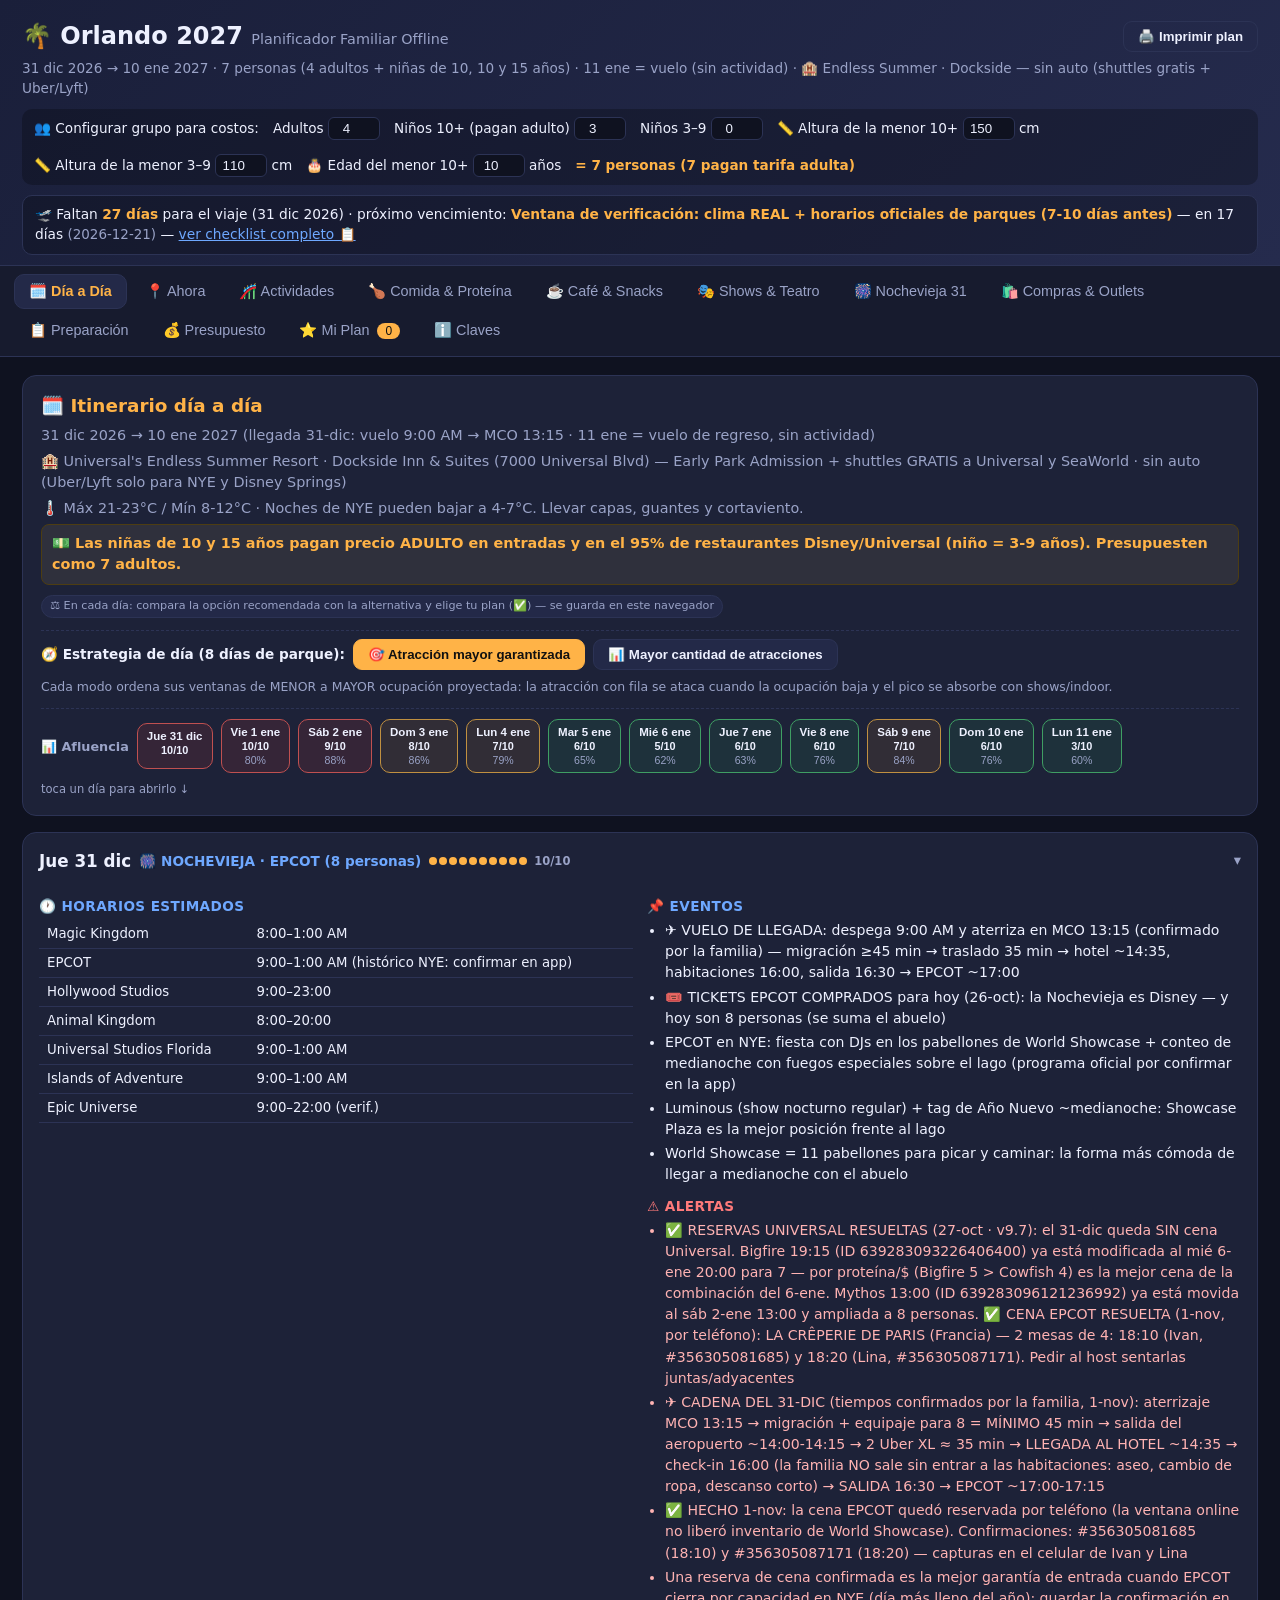
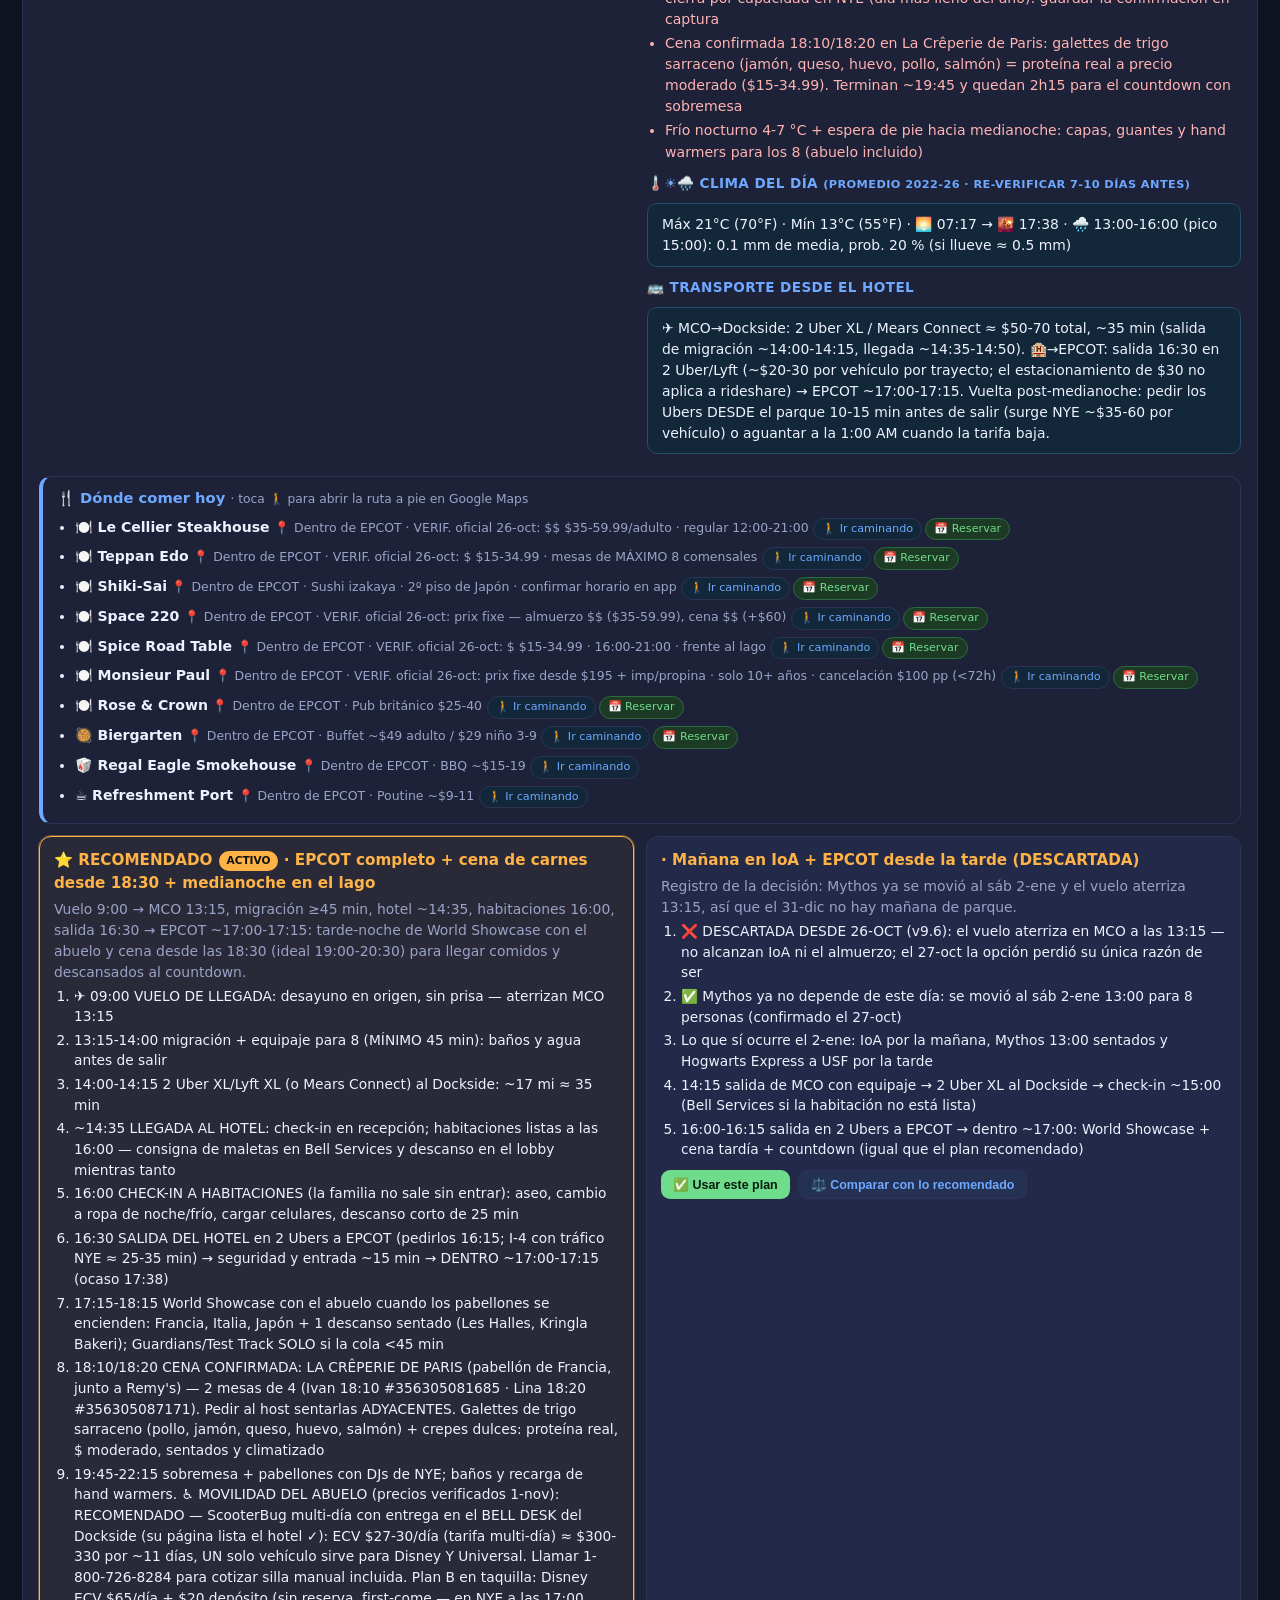
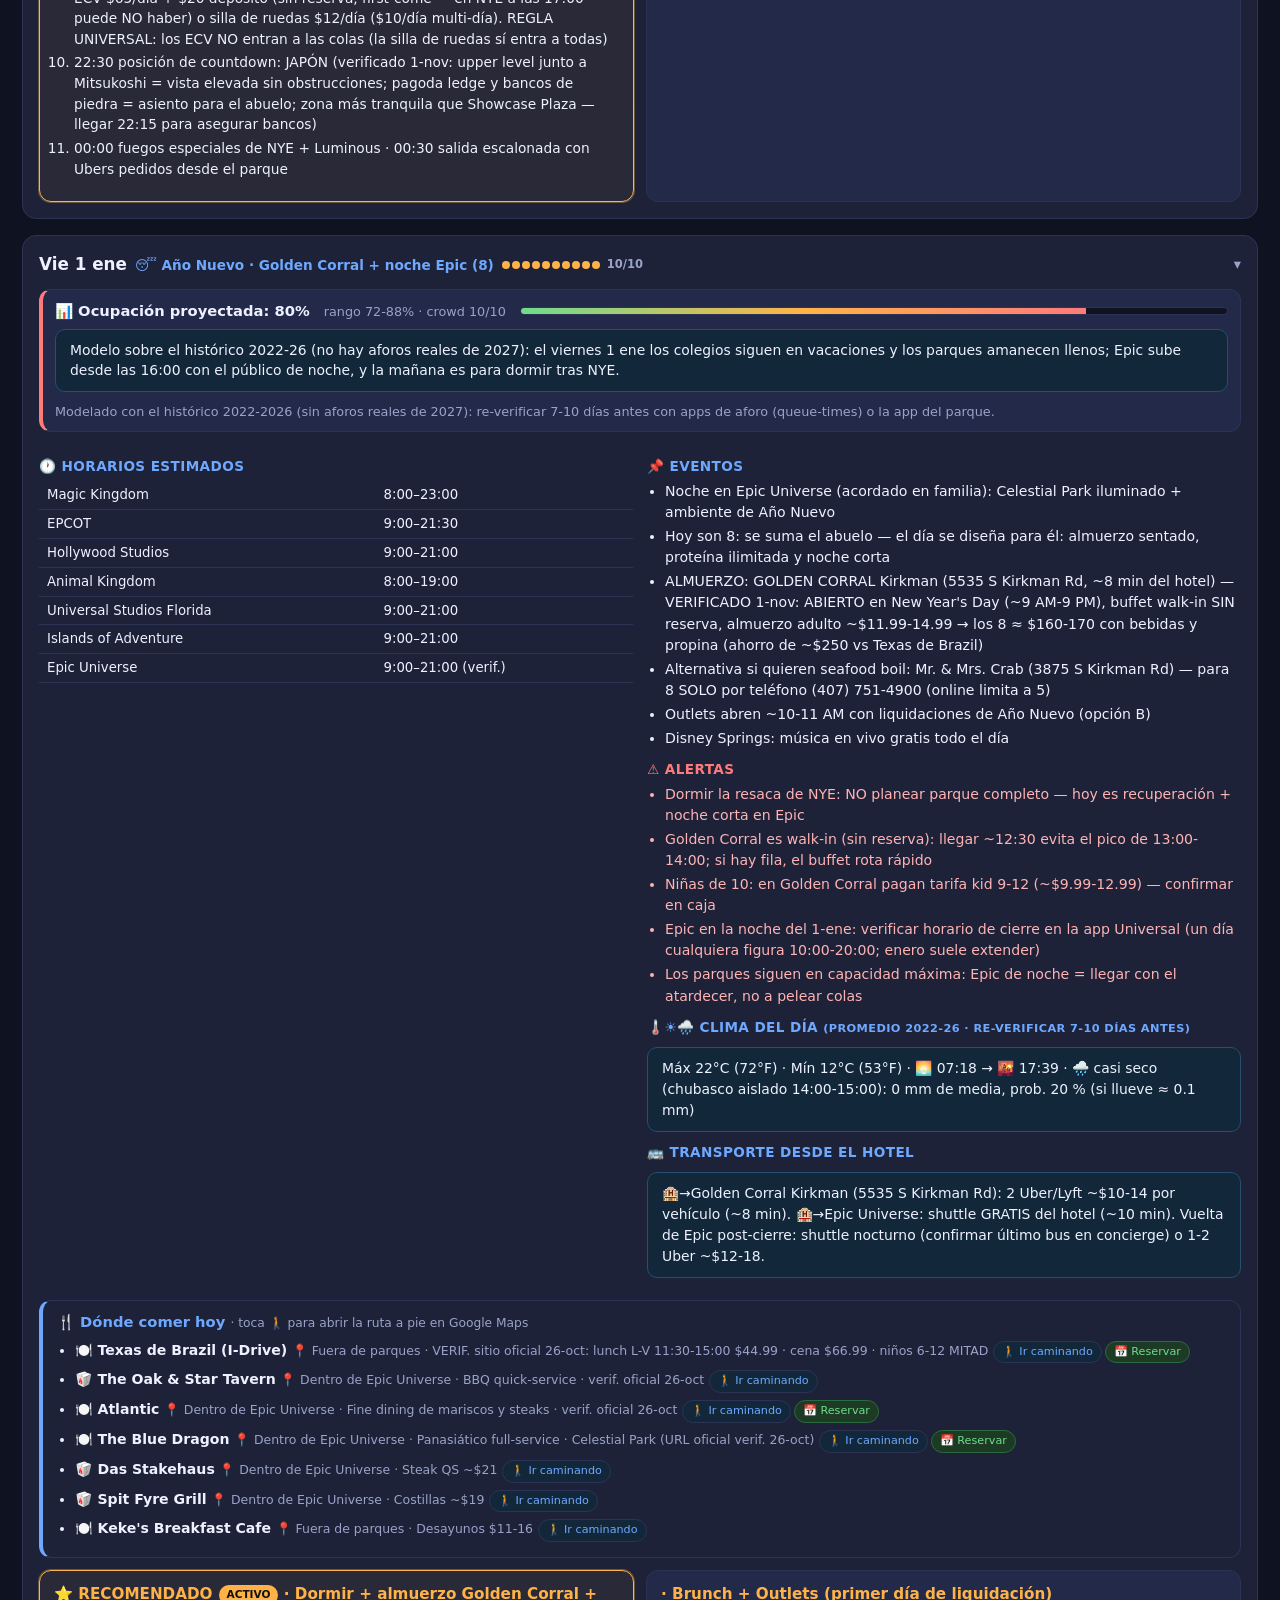
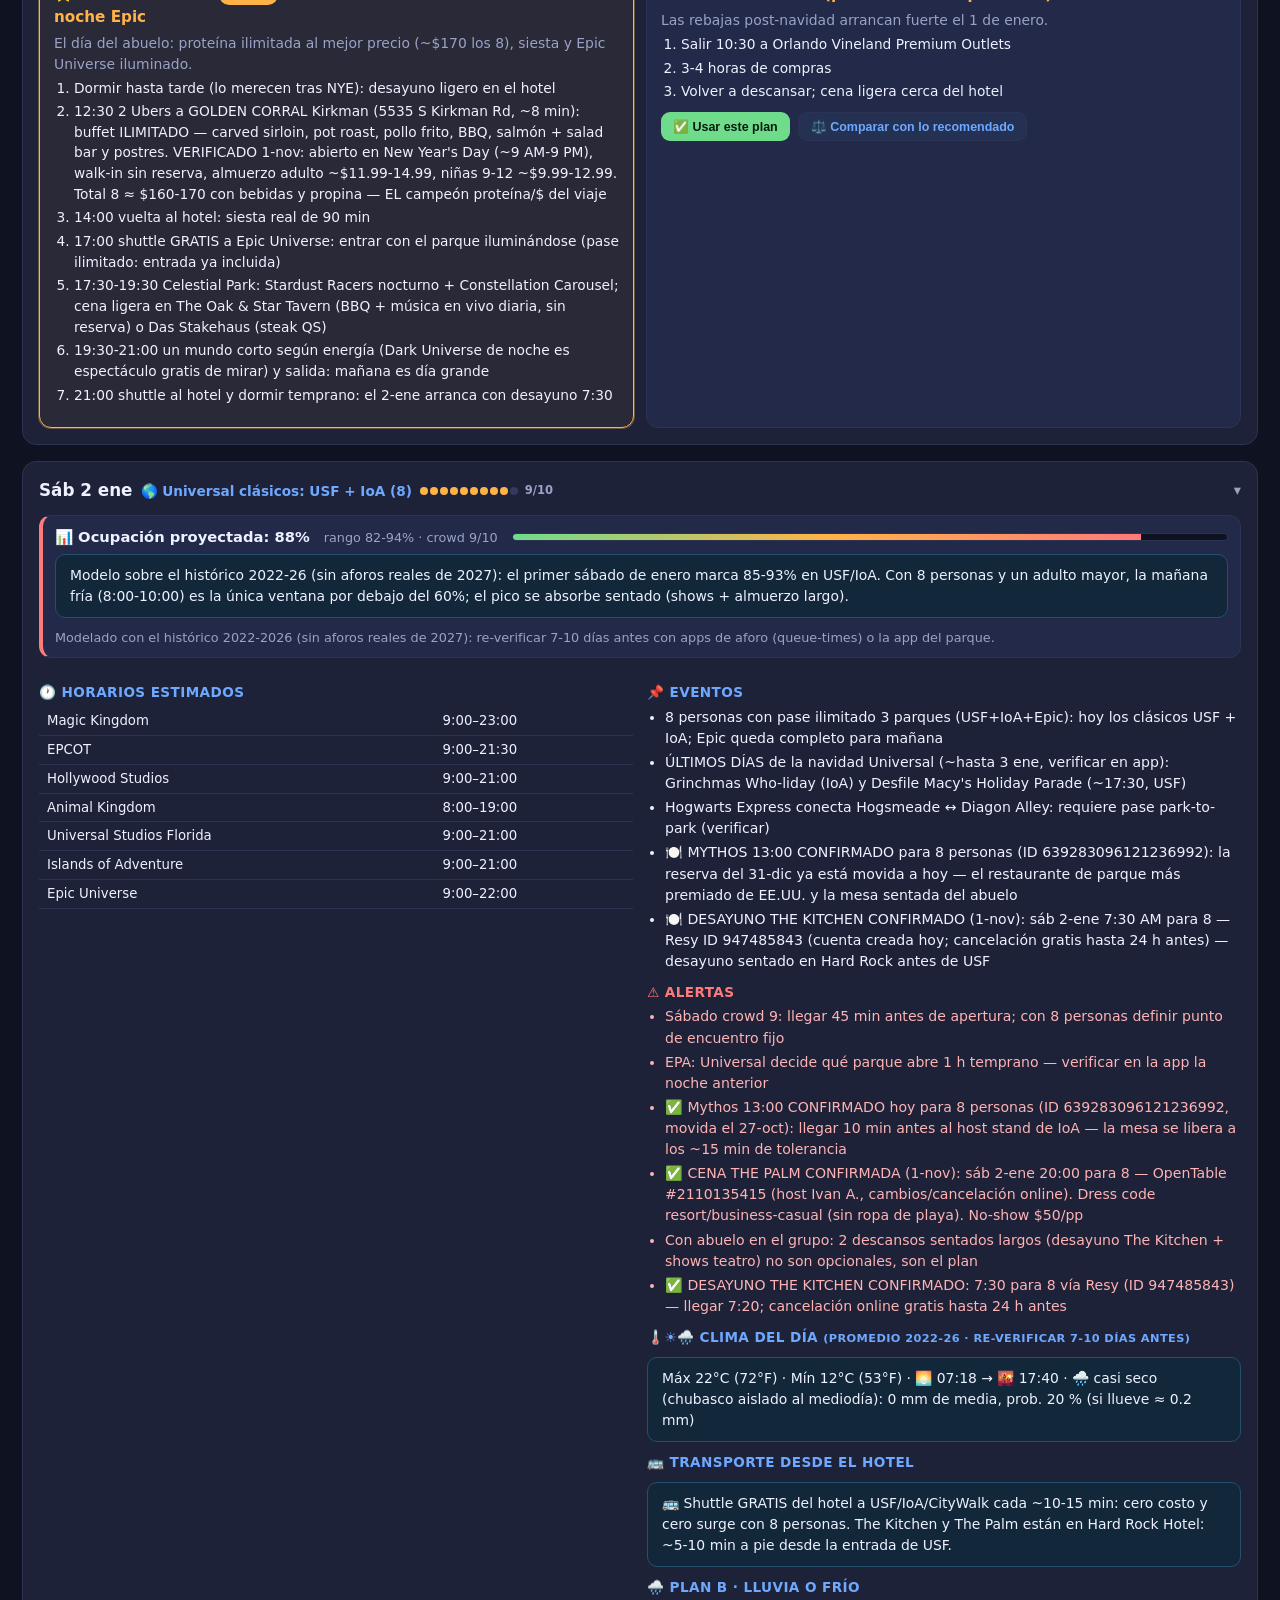
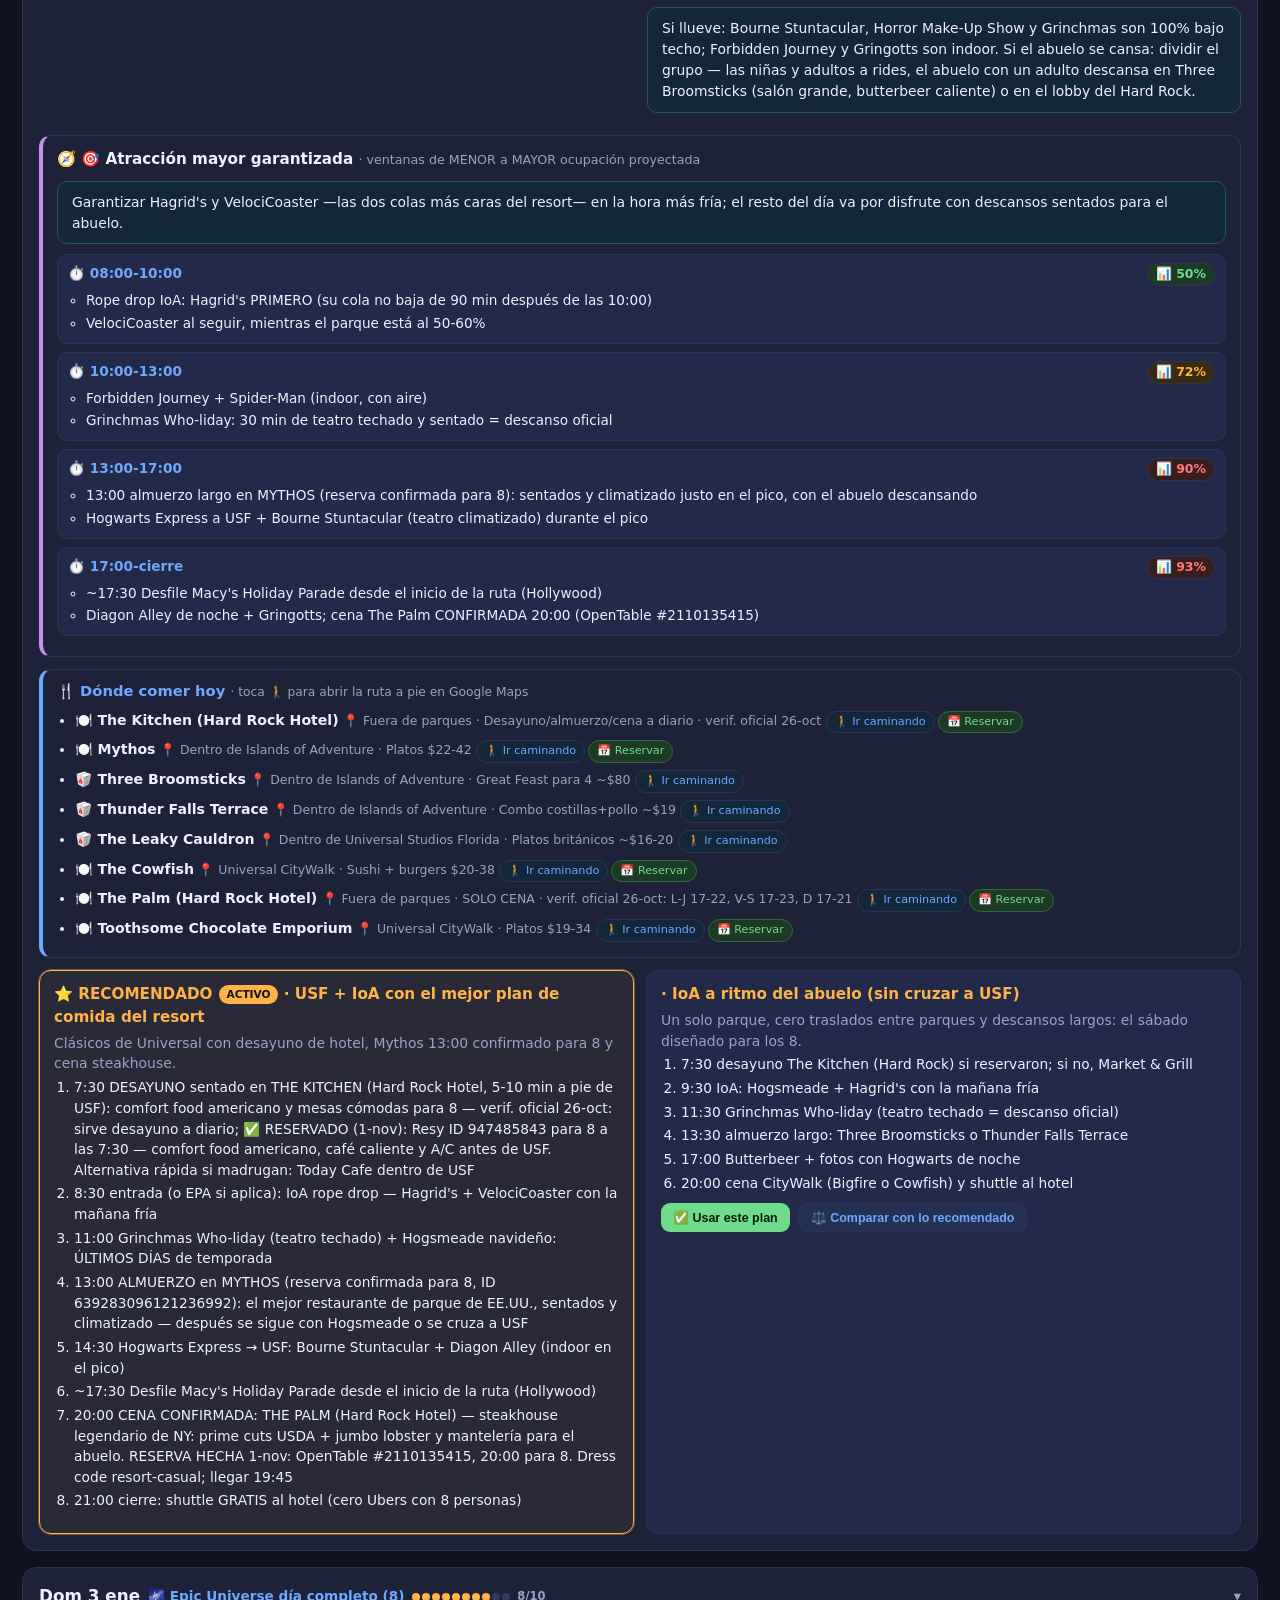
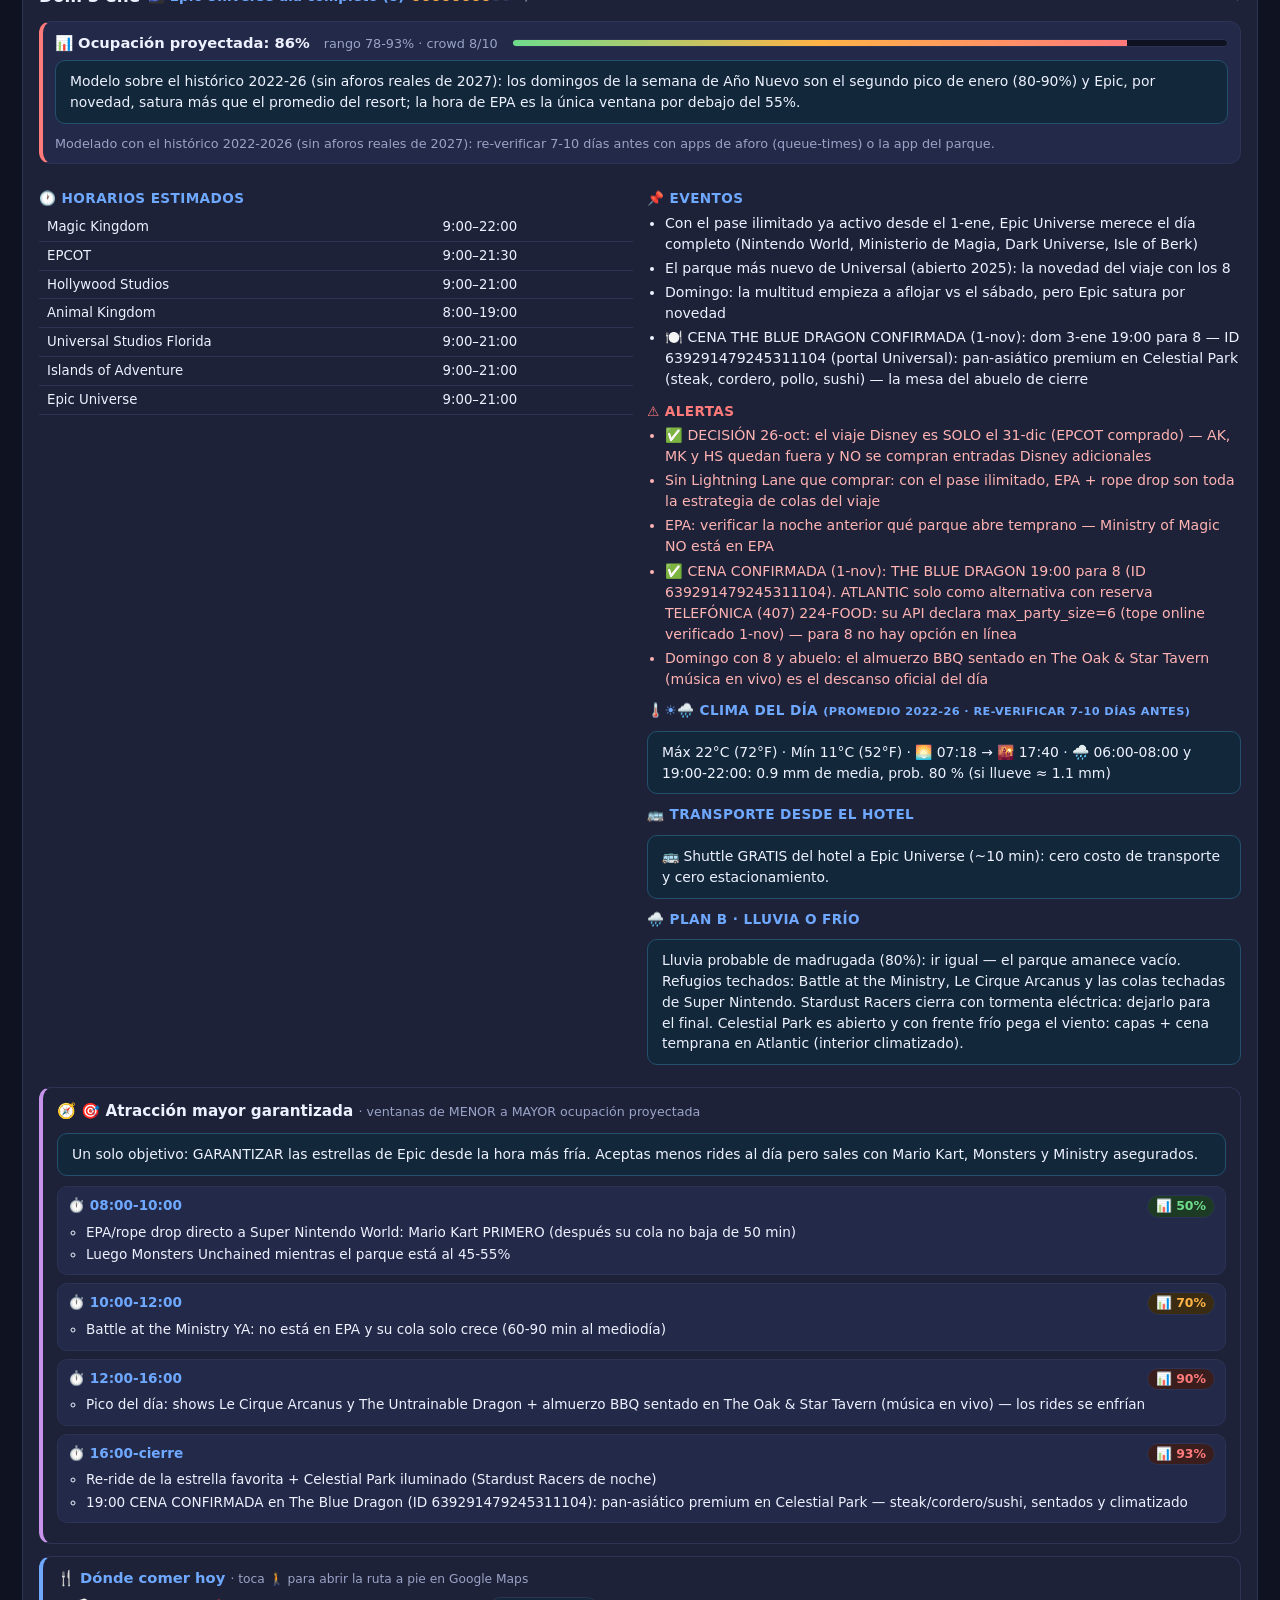
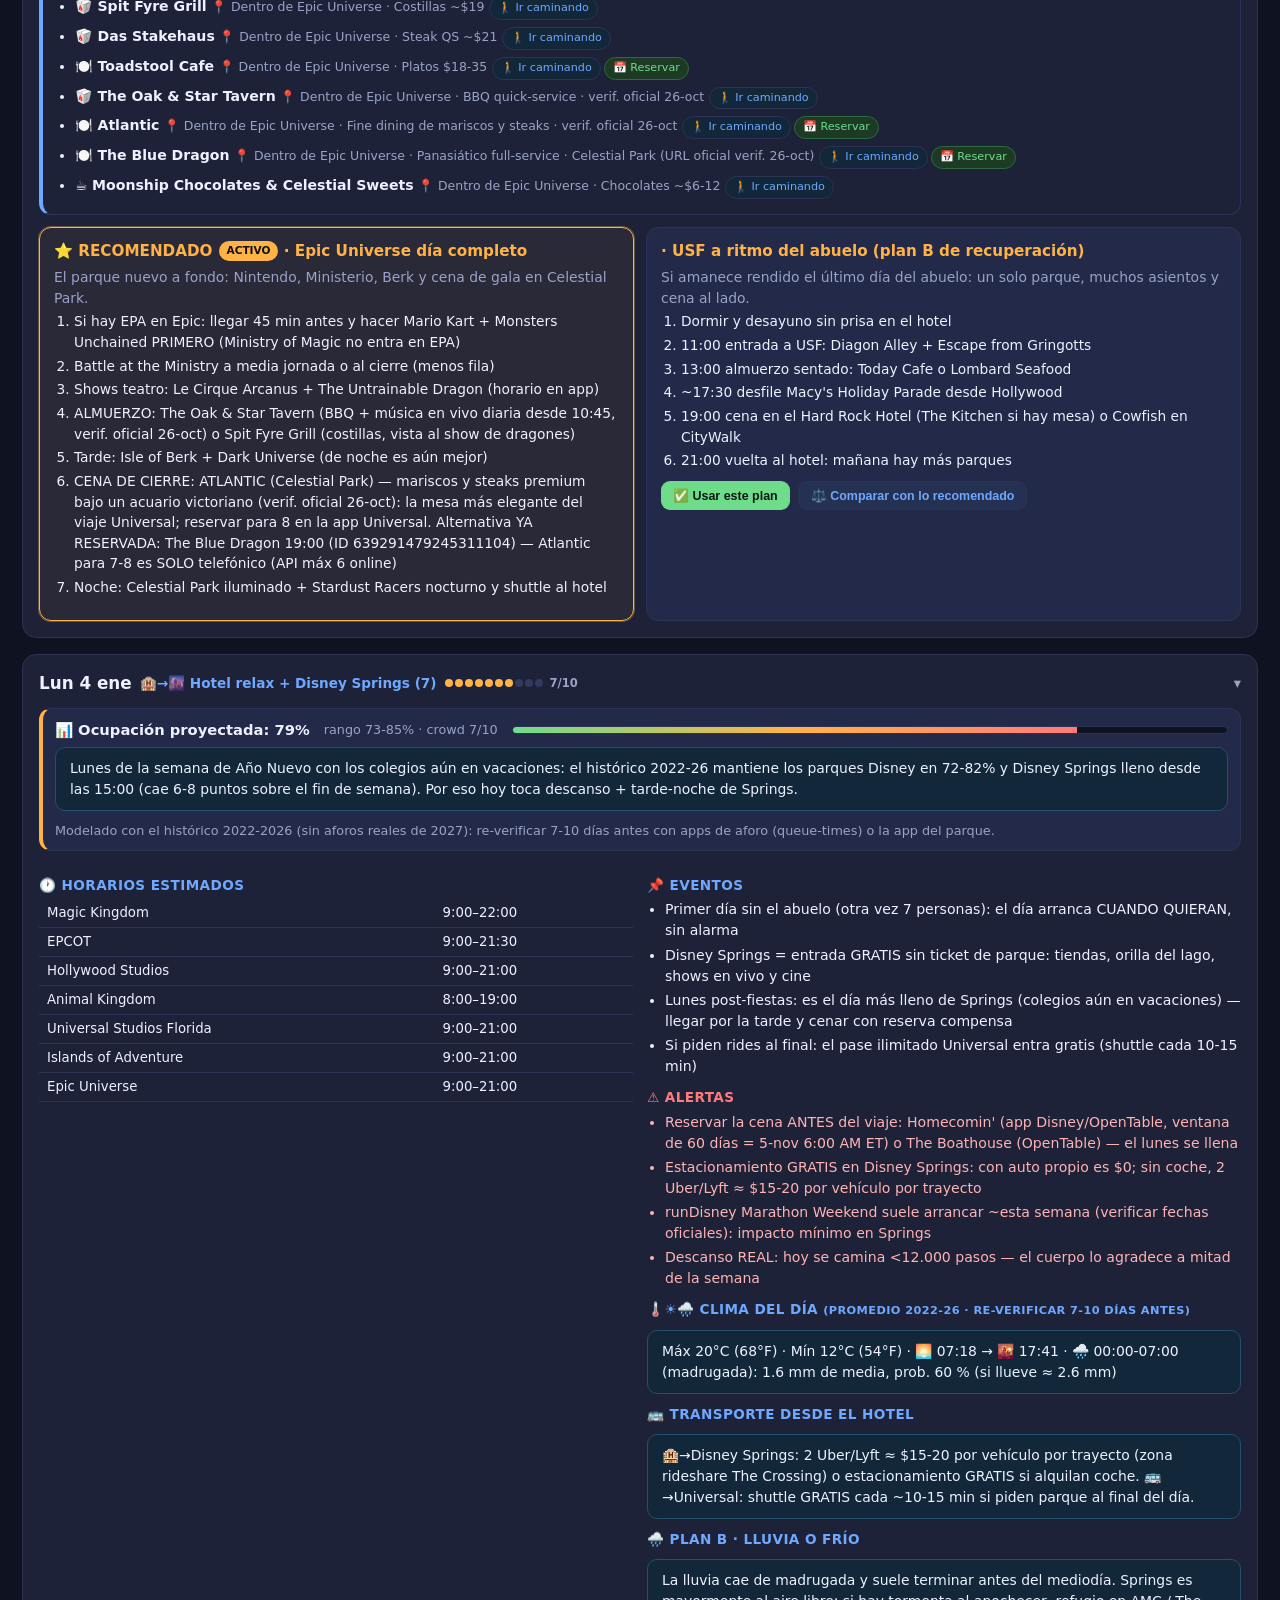
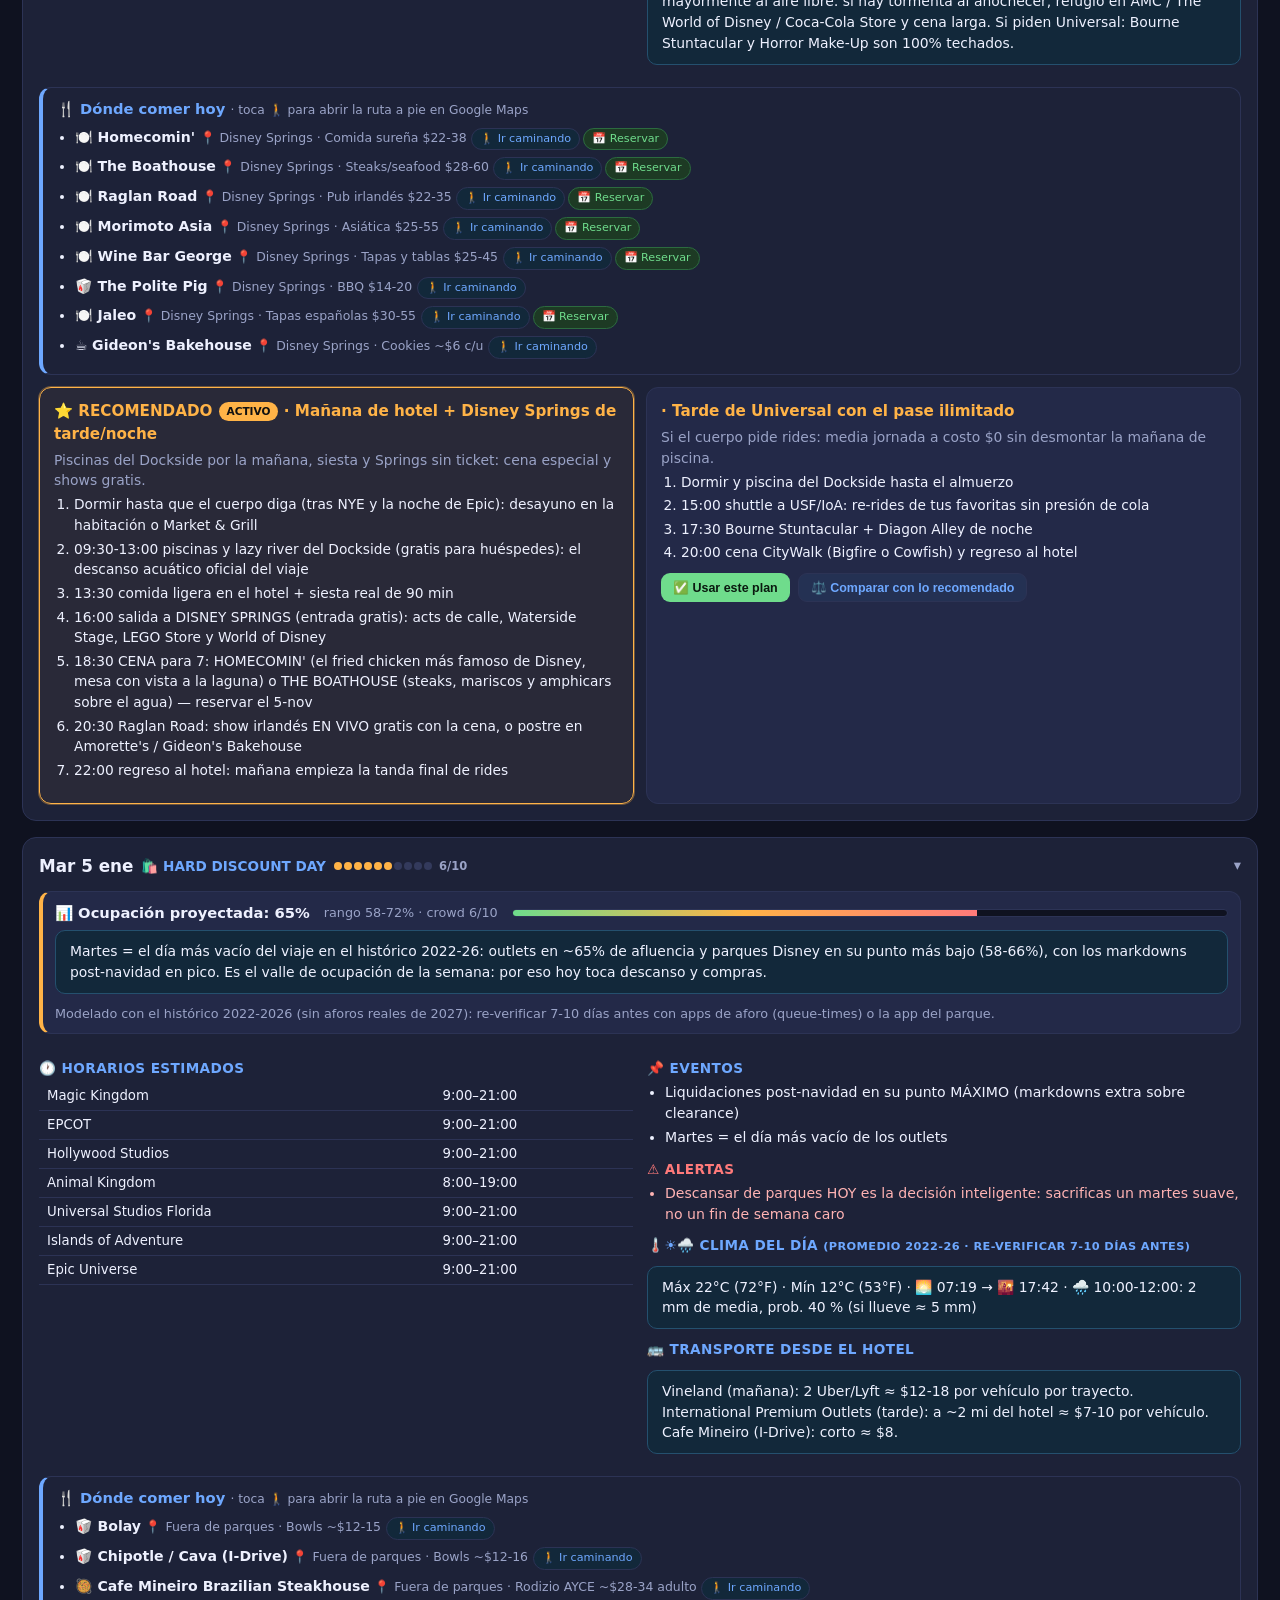
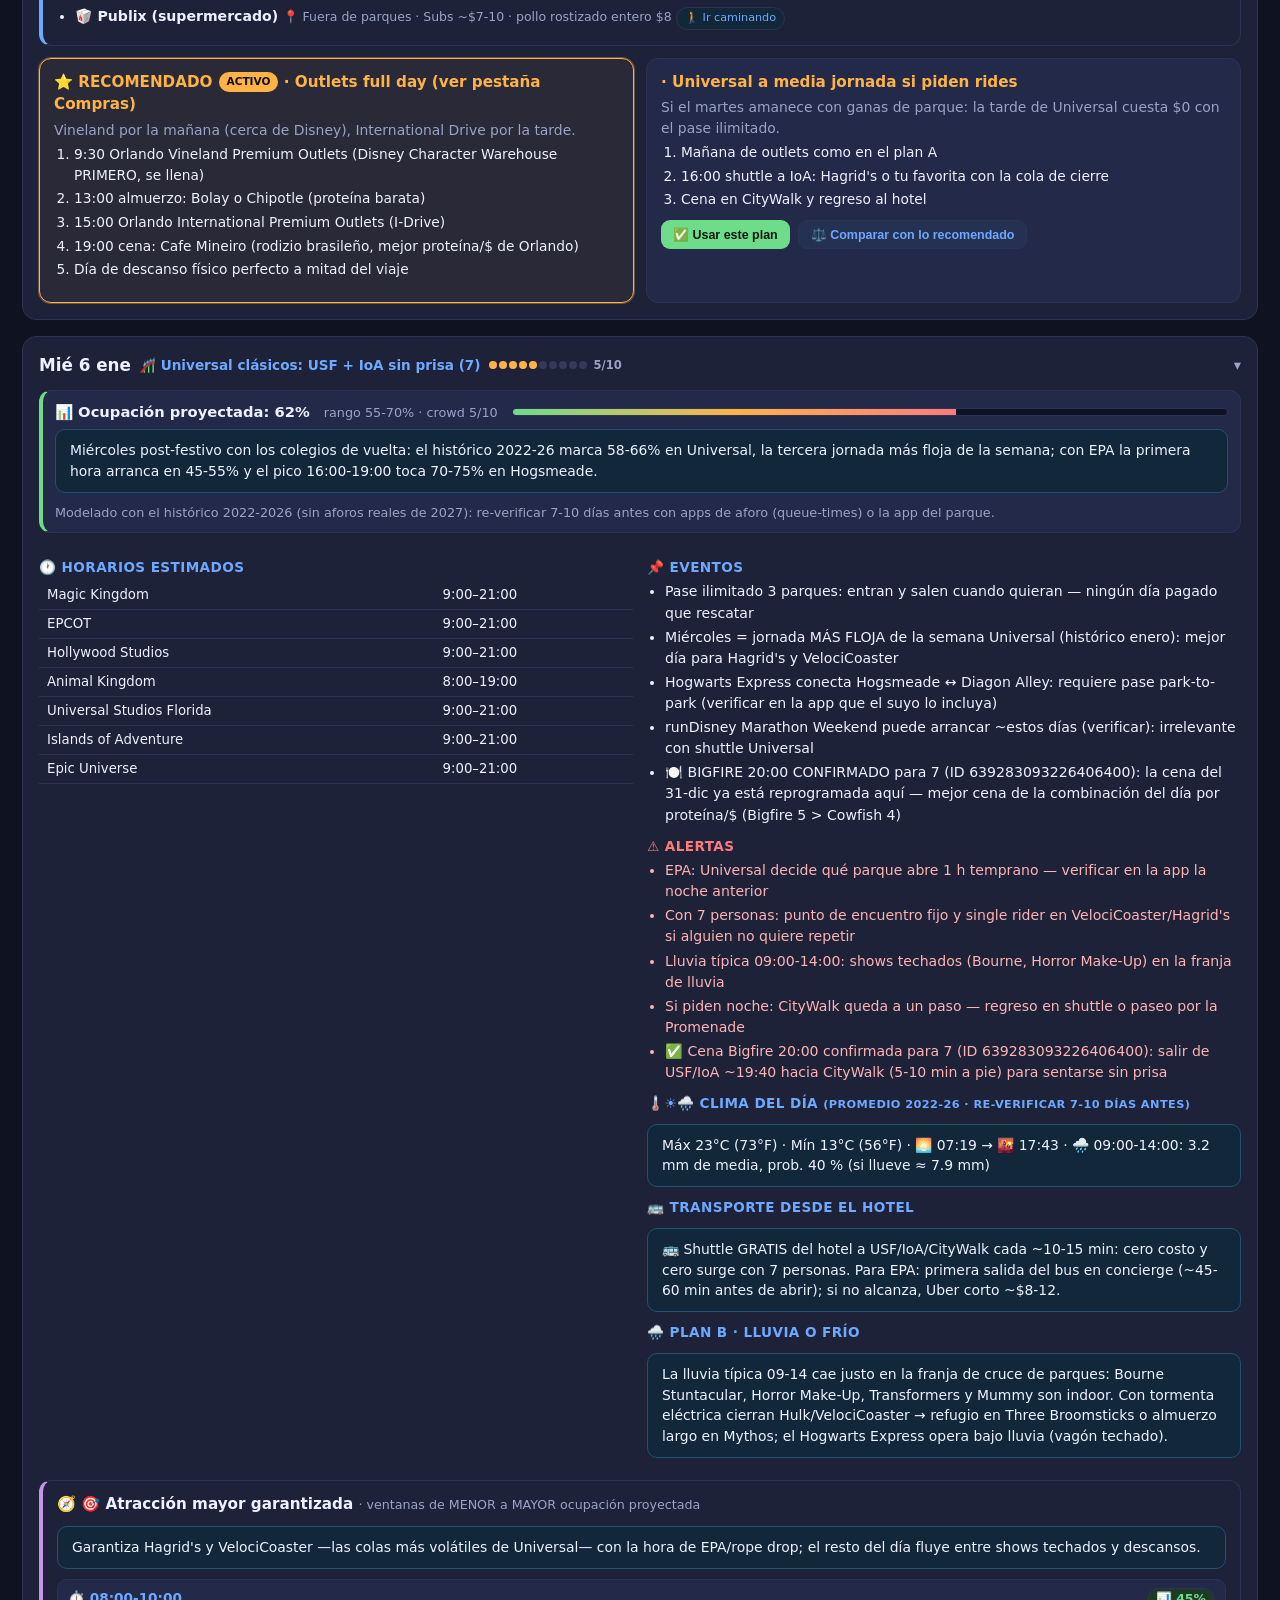
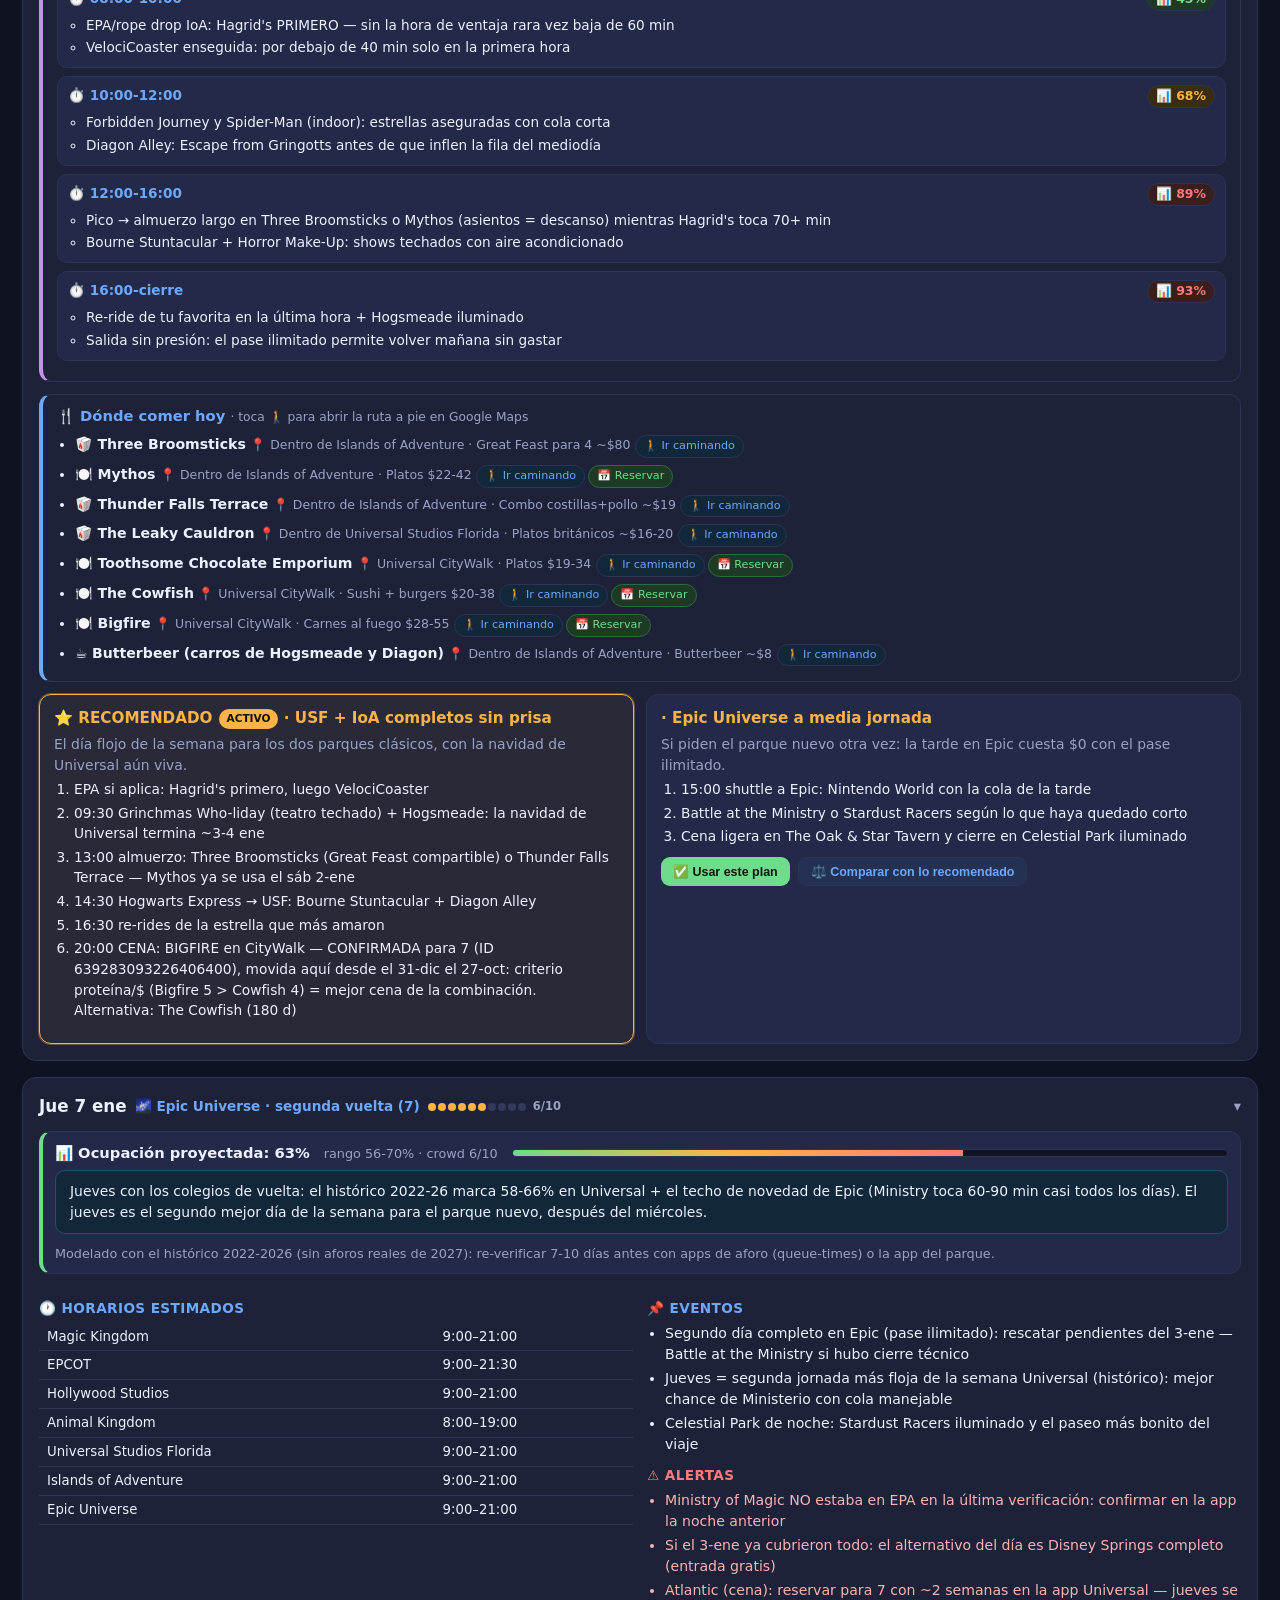
==== commit e01c5151: "v9.8: reservas 1-3 ene completadas — The Kitchen (Resy #947485843, 2-ene 7:30x8) + The Blue Dragon (" ====
--- a/orlando-2027.html
+++ b/orlando-2027.html
@@ -532,28 +532,28 @@
 {date:"2026-12-31",label:"Jue 31 dic",crowd:10,theme:"🎆 NOCHEVIEJA · EPCOT (8 personas)",parks:["EPCOT"],
  hours:{MK:"8:00–1:00 AM",EPCOT:"9:00–1:00 AM (histórico NYE: confirmar en app)",HS:"9:00–23:00",AK:"8:00–20:00",USF:"9:00–1:00 AM",IoA:"9:00–1:00 AM",Epic:"9:00–22:00 (verif.)"},
  events:["✈️ VUELO DE LLEGADA: despega 9:00 AM y aterriza en MCO 13:15 (confirmado por la familia) — migración ≥45 min → traslado 35 min → hotel ~14:35, habitaciones 16:00, salida 16:30 → EPCOT ~17:00","🎟️ TICKETS EPCOT COMPRADOS para hoy (26-oct): la Nochevieja es Disney — y hoy son 8 personas (se suma el abuelo)","EPCOT en NYE: fiesta con DJs en los pabellones de World Showcase + conteo de medianoche con fuegos especiales sobre el lago (programa oficial por confirmar en la app)","Luminous (show nocturno regular) + tag de Año Nuevo ~medianoche: Showcase Plaza es la mejor posición frente al lago","World Showcase = 11 pabellones para picar y caminar: la forma más cómoda de llegar a medianoche con el abuelo"],
- warnings:["✅ RESERVAS UNIVERSAL RESUELTAS (27-oct · v9.7): el 31-dic queda SIN cena Universal. Bigfire 19:15 (ID 639283093226406400) ya está modificada al mié 6-ene 20:00 para 7 — por proteína/$ (Bigfire 5 > Cowfish 4) es la mejor cena de la combinación del 6-ene. Mythos 13:00 (ID 639283096121236992) ya está movida al sáb 2-ene 13:00 y ampliada a 8 personas. Lo único pendiente del día es la CENA EPCOT de Nochevieja para 8 (abre 1-nov 6:00 AM ET)","✈️ CADENA DEL 31-DIC (tiempos confirmados por la familia, 1-nov): aterrizaje MCO 13:15 → migración + equipaje para 8 = MÍNIMO 45 min → salida del aeropuerto ~14:00-14:15 → 2 Uber XL ≈ 35 min → LLEGADA AL HOTEL ~14:35 → check-in 16:00 (la familia NO sale sin entrar a las habitaciones: aseo, cambio de ropa, descanso corto) → SALIDA 16:30 → EPCOT ~17:00-17:15","1-nov 6:00 AM ET: se abre la ventana de 60 días de la cena EPCOT NYE para 8 — EL momento crítico del viaje. Alarmas a las 5:50 AM ET y app lista","Una reserva de cena confirmada es la mejor garantía de entrada cuando EPCOT cierra por capacidad en NYE (día más lleno del año): guardar la confirmación en captura","Objetivo de la cena: CUALQUIER slot DESDE LAS 18:30 (piso familiar) — ideal 19:00-20:30 para terminar ~21:00-22:00 y aguantar hasta medianoche sin hambre ni frío extremo; históricamente los restaurantes de World Showcase extienden horario en NYE — confirmar el 31-dic en la app","Frío nocturno 4-7 °C + espera de pie hacia medianoche: capas, guantes y hand warmers para los 8 (abuelo incluido)"],
+ warnings:["✅ RESERVAS UNIVERSAL RESUELTAS (27-oct · v9.7): el 31-dic queda SIN cena Universal. Bigfire 19:15 (ID 639283093226406400) ya está modificada al mié 6-ene 20:00 para 7 — por proteína/$ (Bigfire 5 > Cowfish 4) es la mejor cena de la combinación del 6-ene. Mythos 13:00 (ID 639283096121236992) ya está movida al sáb 2-ene 13:00 y ampliada a 8 personas. ✅ CENA EPCOT RESUELTA (1-nov, por teléfono): LA CRÊPERIE DE PARIS (Francia) — 2 mesas de 4: 18:10 (Ivan, #356305081685) y 18:20 (Lina, #356305087171). Pedir al host sentarlas juntas/adyacentes","✈️ CADENA DEL 31-DIC (tiempos confirmados por la familia, 1-nov): aterrizaje MCO 13:15 → migración + equipaje para 8 = MÍNIMO 45 min → salida del aeropuerto ~14:00-14:15 → 2 Uber XL ≈ 35 min → LLEGADA AL HOTEL ~14:35 → check-in 16:00 (la familia NO sale sin entrar a las habitaciones: aseo, cambio de ropa, descanso corto) → SALIDA 16:30 → EPCOT ~17:00-17:15","✅ HECHO 1-nov: la cena EPCOT quedó reservada por teléfono (la ventana online no liberó inventario de World Showcase). Confirmaciones: #356305081685 (18:10) y #356305087171 (18:20) — capturas en el celular de Ivan y Lina","Una reserva de cena confirmada es la mejor garantía de entrada cuando EPCOT cierra por capacidad en NYE (día más lleno del año): guardar la confirmación en captura","Cena confirmada 18:10/18:20 en La Crêperie de Paris: galettes de trigo sarraceno (jamón, queso, huevo, pollo, salmón) = proteína real a precio moderado ($15-34.99). Terminan ~19:45 y quedan 2h15 para el countdown con sobremesa","Frío nocturno 4-7 °C + espera de pie hacia medianoche: capas, guantes y hand warmers para los 8 (abuelo incluido)"],
  transport:"✈️ MCO→Dockside: 2 Uber XL / Mears Connect ≈ $50-70 total, ~35 min (salida de migración ~14:00-14:15, llegada ~14:35-14:50). 🏨→EPCOT: salida 16:30 en 2 Uber/Lyft (~$20-30 por vehículo por trayecto; el estacionamiento de $30 no aplica a rideshare) → EPCOT ~17:00-17:15. Vuelta post-medianoche: pedir los Ubers DESDE el parque 10-15 min antes de salir (surge NYE ~$35-60 por vehículo) o aguantar a la 1:00 AM cuando la tarifa baja.",
  weather:{hi:21,lo:13,hiF:70,loF:55,sr:"07:17",ss:"17:38",rain:"13:00-16:00 (pico 15:00)",mm:0.1,mmWet:0.5,prob:20},
  options:[
   {reco:true,title:"EPCOT completo + cena de carnes desde 18:30 + medianoche en el lago",summary:"Vuelo 9:00 → MCO 13:15, migración ≥45 min, hotel ~14:35, habitaciones 16:00, salida 16:30 → EPCOT ~17:00-17:15: tarde-noche de World Showcase con el abuelo y cena desde las 18:30 (ideal 19:00-20:30) para llegar comidos y descansados al countdown.",
-   steps:["✈️ 09:00 VUELO DE LLEGADA: desayuno en origen, sin prisa — aterrizan MCO 13:15","13:15-14:00 migración + equipaje para 8 (MÍNIMO 45 min): baños y agua antes de salir","14:00-14:15 2 Uber XL/Lyft XL (o Mears Connect) al Dockside: ~17 mi ≈ 35 min","~14:35 LLEGADA AL HOTEL: check-in en recepción; habitaciones listas a las 16:00 — consigna de maletas en Bell Services y descanso en el lobby mientras tanto","16:00 CHECK-IN A HABITACIONES (la familia no sale sin entrar): aseo, cambio a ropa de noche/frío, cargar celulares, descanso corto de 25 min","16:30 SALIDA DEL HOTEL en 2 Ubers a EPCOT (pedirlos 16:15; I-4 con tráfico NYE ≈ 25-35 min) → seguridad y entrada ~15 min → DENTRO ~17:00-17:15 (ocaso 17:38)","17:15-18:15 World Showcase con el abuelo cuando los pabellones se encienden: Francia, Italia, Japón + 1 descanso sentado (Les Halles, Kringla Bakeri); Guardians/Test Track SOLO si la cola <45 min","18:30 CENA PARA 8 — objetivo de reserva: CUALQUIER slot desde las 18:30 (ideal 19:00-20:30). Escalera: LE CELLIER (steakhouse de Canadá) → Teppan Edo (oficial: mesas de máximo 8 = el grupo exacto) → Space 220 → Shiki-Sai → Spice Road Table → Biergarten","20:30-22:15 sobremesa + pabellones con DJs de NYE; baños y recarga de hand warmers","22:30 posición de countdown: Showcase Plaza o muelle entre Italia y Alemania (vista despejada al lago)","00:00 fuegos especiales de NYE + Luminous · 00:30 salida escalonada con Ubers pedidos desde el parque"]},
+   steps:["✈️ 09:00 VUELO DE LLEGADA: desayuno en origen, sin prisa — aterrizan MCO 13:15","13:15-14:00 migración + equipaje para 8 (MÍNIMO 45 min): baños y agua antes de salir","14:00-14:15 2 Uber XL/Lyft XL (o Mears Connect) al Dockside: ~17 mi ≈ 35 min","~14:35 LLEGADA AL HOTEL: check-in en recepción; habitaciones listas a las 16:00 — consigna de maletas en Bell Services y descanso en el lobby mientras tanto","16:00 CHECK-IN A HABITACIONES (la familia no sale sin entrar): aseo, cambio a ropa de noche/frío, cargar celulares, descanso corto de 25 min","16:30 SALIDA DEL HOTEL en 2 Ubers a EPCOT (pedirlos 16:15; I-4 con tráfico NYE ≈ 25-35 min) → seguridad y entrada ~15 min → DENTRO ~17:00-17:15 (ocaso 17:38)","17:15-18:15 World Showcase con el abuelo cuando los pabellones se encienden: Francia, Italia, Japón + 1 descanso sentado (Les Halles, Kringla Bakeri); Guardians/Test Track SOLO si la cola <45 min","18:10/18:20 CENA CONFIRMADA: LA CRÊPERIE DE PARIS (pabellón de Francia, junto a Remy's) — 2 mesas de 4 (Ivan 18:10 #356305081685 · Lina 18:20 #356305087171). Pedir al host sentarlas ADYACENTES. Galettes de trigo sarraceno (pollo, jamón, queso, huevo, salmón) + crepes dulces: proteína real, $ moderado, sentados y climatizado","19:45-22:15 sobremesa + pabellones con DJs de NYE; baños y recarga de hand warmers. ♿ MOVILIDAD DEL ABUELO (precios verificados 1-nov): RECOMENDADO — ScooterBug multi-día con entrega en el BELL DESK del Dockside (su página lista el hotel ✓): ECV $27-30/día (tarifa multi-día) ≈ $300-330 por ~11 días, UN solo vehículo sirve para Disney Y Universal. Llamar 1-800-726-8284 para cotizar silla manual incluida. Plan B en taquilla: Disney ECV $65/día + $20 depósito (sin reserva, first-come — en NYE a las 17:00 puede NO haber) o silla de ruedas $12/día ($10/día multi-día). REGLA UNIVERSAL: los ECV NO entran a las colas (la silla de ruedas sí entra a todas)","22:30 posición de countdown: JAPÓN (verificado 1-nov: upper level junto a Mitsukoshi = vista elevada sin obstrucciones; pagoda ledge y bancos de piedra = asiento para el abuelo; zona más tranquila que Showcase Plaza — llegar 22:15 para asegurar bancos)","00:00 fuegos especiales de NYE + Luminous · 00:30 salida escalonada con Ubers pedidos desde el parque"]},
   {title:"Mañana en IoA + EPCOT desde la tarde (DESCARTADA)",parks:["IoA","EPCOT"],summary:"Registro de la decisión: Mythos ya se movió al sáb 2-ene y el vuelo aterriza 13:15, así que el 31-dic no hay mañana de parque.",
    vs:{aFavor:["Era la única forma de salvar la reserva de Mythos cuando estaba fechada el 31-dic","Hogsmeade navideño y Grinchmas quedan cubiertos el sáb 2-ene, con la reserva ya movida a ese día","El pase Universal ya está pagado: una mañana en IoA costaba $0 extra de entradas"],
     enContra:["Con el vuelo aterrizando 13:15 no hay mañana: llegar a IoA es físicamente imposible","Doble parque en el día MÁS lleno del año: dos entradas con fila y riesgo de cierre por capacidad","Llegar a EPCOT ~15:30-16:00 sacrifica la mañana fría y las colas bajas de World Discovery"],
     cambiaSi:"Nada la revive: Mythos ya está movida al sáb 2-ene 13:00 para 8 (hecho el 27-oct) y el vuelo del 31-dic aterriza en MCO a las 13:15",
     baseReco:"Con tickets EPCOT ya comprados y 8 personas (una mayor), un solo parque en NYE es la decisión cómoda: menos traslados, cena sentada tardía y countdown a 3 min del restaurante"},
    steps:["❌ DESCARTADA DESDE 26-OCT (v9.6): el vuelo aterriza en MCO a las 13:15 — no alcanzan IoA ni el almuerzo; el 27-oct la opción perdió su única razón de ser","✅ Mythos ya no depende de este día: se movió al sáb 2-ene 13:00 para 8 personas (confirmado el 27-oct)","Lo que sí ocurre el 2-ene: IoA por la mañana, Mythos 13:00 sentados y Hogwarts Express a USF por la tarde","14:15 salida de MCO con equipaje → 2 Uber XL al Dockside → check-in ~15:00 (Bell Services si la habitación no está lista)","16:00-16:15 salida en 2 Ubers a EPCOT → dentro ~17:00: World Showcase + cena tardía + countdown (igual que el plan recomendado)"]}]},
-{date:"2027-01-01",label:"Vie 1 ene",crowd:10,theme:"😴 Año Nuevo · steakhouse + noche Epic (8)",parks:["Otros","Epic"],
+{date:"2027-01-01",label:"Vie 1 ene",crowd:10,theme:"😴 Año Nuevo · Golden Corral + noche Epic (8)",parks:["Otros","Epic"],
  hours:{MK:"8:00–23:00",EPCOT:"9:00–21:30",HS:"9:00–21:00",AK:"8:00–19:00",USF:"9:00–21:00",IoA:"9:00–21:00",Epic:"9:00–21:00 (verif.)"},
- events:["Noche en Epic Universe (acordado en familia): Celestial Park iluminado + ambiente de Año Nuevo","Hoy son 8: se suma el abuelo — el día se diseña para él: almuerzo sentado, proteína premium y noche corta","Outlets abren ~10-11 AM con liquidaciones de Año Nuevo (opción B)","Disney Springs: música en vivo gratis todo el día"],
- warnings:["Dormir la resaca de NYE: NO planear parque completo — hoy es recuperación + noche corta en Epic","Texas de Brazil el 1-ene (feriado): CONFIRMAR horario y precio del lunch por teléfono (407) 315-1135 — oficial: viernes 11:30-15:00 a $44.99, pero los feriados pueden variar","Reservar Texas de Brazil para 8 ANTES de viajar: viernes de Año Nuevo se llena; las gemelas de 10 pagan mitad (6-12 años, política oficial)","Epic en la noche del 1-ene: verificar horario de cierre en la app Universal (un día cualquiera figura 10:00-20:00; enero suele extender)","Los parques siguen en capacidad máxima: Epic de noche = llegar con el atardecer, no a pelear colas"],
- transport:"🏨→Texas de Brazil (5259 International Dr): 2 Uber/Lyft ~$10-15 por vehículo (~5 min). 🏨→Epic Universe: shuttle GRATIS del hotel (~10 min). Vuelta de Epic post-cierre: shuttle nocturno (confirmar último bus en concierge) o 1-2 Uber ~$12-18.",
+ events:["Noche en Epic Universe (acordado en familia): Celestial Park iluminado + ambiente de Año Nuevo","Hoy son 8: se suma el abuelo — el día se diseña para él: almuerzo sentado, proteína ilimitada y noche corta","ALMUERZO: GOLDEN CORRAL Kirkman (5535 S Kirkman Rd, ~8 min del hotel) — VERIFICADO 1-nov: ABIERTO en New Year's Day (~9 AM-9 PM), buffet walk-in SIN reserva, almuerzo adulto ~$11.99-14.99 → los 8 ≈ $160-170 con bebidas y propina (ahorro de ~$250 vs Texas de Brazil)","Alternativa si quieren seafood boil: Mr. & Mrs. Crab (3875 S Kirkman Rd) — para 8 SOLO por teléfono (407) 751-4900 (online limita a 5)","Outlets abren ~10-11 AM con liquidaciones de Año Nuevo (opción B)","Disney Springs: música en vivo gratis todo el día"],
+ warnings:["Dormir la resaca de NYE: NO planear parque completo — hoy es recuperación + noche corta en Epic","Golden Corral es walk-in (sin reserva): llegar ~12:30 evita el pico de 13:00-14:00; si hay fila, el buffet rota rápido","Niñas de 10: en Golden Corral pagan tarifa kid 9-12 (~$9.99-12.99) — confirmar en caja","Epic en la noche del 1-ene: verificar horario de cierre en la app Universal (un día cualquiera figura 10:00-20:00; enero suele extender)","Los parques siguen en capacidad máxima: Epic de noche = llegar con el atardecer, no a pelear colas"],
+ transport:"🏨→Golden Corral Kirkman (5535 S Kirkman Rd): 2 Uber/Lyft ~$10-14 por vehículo (~8 min). 🏨→Epic Universe: shuttle GRATIS del hotel (~10 min). Vuelta de Epic post-cierre: shuttle nocturno (confirmar último bus en concierge) o 1-2 Uber ~$12-18.",
  weather:{hi:22,lo:12,hiF:72,loF:53,sr:"07:18",ss:"17:39",rain:"casi seco (chubasco aislado 14:00-15:00)",mm:0,mmWet:0.1,prob:20},
  ocupacion:{pct:80,rango:"72-88%",porQue:"Modelo sobre el histórico 2022-26 (no hay aforos reales de 2027): el viernes 1 ene los colegios siguen en vacaciones y los parques amanecen llenos; Epic sube desde las 16:00 con el público de noche, y la mañana es para dormir tras NYE."},
  options:[
-  {reco:true,title:"Dormir + almuerzo rodizio Texas de Brazil + noche Epic",summary:"El día del abuelo: carnes ilimitadas al mediodía, siesta y Epic Universe iluminado.",
-   steps:["Dormir hasta tarde (lo merecen tras NYE): desayuno ligero en el hotel","12:30 2 Ubers a TEXAS DE BRAZIL (I-Drive, 5 min): rodizio brasileño ILIMITADO — picanha, costilla, cordero, lomo y salchichas al espeto + salad bar gigante. VERIFICADO sitio oficial 26-oct: lunch viernes 11:30-15:00, $44.99 adulto; niñas de 10 a mitad (~$22.50); 3-5 años $5. Total 8 ≈ $320-380 con propina. Salón amplio, A/C y servicio de mesa: EL almuerzo del abuelo","14:30 vuelta al hotel: siesta real de 90 min","17:00 shuttle GRATIS a Epic Universe: entrar con el parque iluminándose (pase ilimitado: entrada ya incluida)","17:30-19:30 Celestial Park: Stardust Racers nocturno + Constellation Carousel; cena ligera en The Oak & Star Tavern (BBQ + música en vivo diaria, sin reserva) o Das Stakehaus (steak QS)","19:30-21:00 un mundo corto según energía (Dark Universe de noche es espectáculo gratis de mirar) y salida: mañana es día grande","21:00 shuttle al hotel y dormir temprano: el 2-ene arranca con desayuno 7:30"]},
+  {reco:true,title:"Dormir + almuerzo Golden Corral + noche Epic",summary:"El día del abuelo: proteína ilimitada al mejor precio (~$170 los 8), siesta y Epic Universe iluminado.",
+   steps:["Dormir hasta tarde (lo merecen tras NYE): desayuno ligero en el hotel","12:30 2 Ubers a GOLDEN CORRAL Kirkman (5535 S Kirkman Rd, ~8 min): buffet ILIMITADO — carved sirloin, pot roast, pollo frito, BBQ, salmón + salad bar y postres. VERIFICADO 1-nov: abierto en New Year's Day (~9 AM-9 PM), walk-in sin reserva, almuerzo adulto ~$11.99-14.99, niñas 9-12 ~$9.99-12.99. Total 8 ≈ $160-170 con bebidas y propina — EL campeón proteína/$ del viaje","14:00 vuelta al hotel: siesta real de 90 min","17:00 shuttle GRATIS a Epic Universe: entrar con el parque iluminándose (pase ilimitado: entrada ya incluida)","17:30-19:30 Celestial Park: Stardust Racers nocturno + Constellation Carousel; cena ligera en The Oak & Star Tavern (BBQ + música en vivo diaria, sin reserva) o Das Stakehaus (steak QS)","19:30-21:00 un mundo corto según energía (Dark Universe de noche es espectáculo gratis de mirar) y salida: mañana es día grande","21:00 shuttle al hotel y dormir temprano: el 2-ene arranca con desayuno 7:30"]},
   {title:"Brunch + Outlets (primer día de liquidación)",parks:["Otros"],summary:"Las rebajas post-navidad arrancan fuerte el 1 de enero.",
    vs:{aFavor:["1 de ene = pico de liquidaciones: markdowns sobre markdowns","Vineland concentra el Disney Character Warehouse, que se llena","Evitan el tráfico y la multitud de Disney Springs en su día más lleno"],
     enContra:["Pierden el almuerzo rodizio del abuelo y la noche de Epic ya acordada","Arrancan tarde tras la resaca de NYE y ya sin energía","Un día más de tiendas antes del outlet-day del 5 ene"],
@@ -562,8 +562,8 @@
    steps:["Salir 10:30 a Orlando Vineland Premium Outlets","3-4 horas de compras","Volver a descansar; cena ligera cerca del hotel"]}]},
 {date:"2027-01-02",label:"Sáb 2 ene",crowd:9,theme:"🌎 Universal clásicos: USF + IoA (8)",parks:["USF","IoA"],
  hours:{MK:"9:00–23:00",EPCOT:"9:00–21:30",HS:"9:00–21:00",AK:"8:00–19:00",USF:"9:00–21:00",IoA:"9:00–21:00",Epic:"9:00–22:00"},
- events:["8 personas con pase ilimitado 3 parques (USF+IoA+Epic): hoy los clásicos USF + IoA; Epic queda completo para mañana","ÚLTIMOS DÍAS de la navidad Universal (~hasta 3 ene, verificar en app): Grinchmas Who-liday (IoA) y Desfile Macy's Holiday Parade (~17:30, USF)","Hogwarts Express conecta Hogsmeade ↔ Diagon Alley: requiere pase park-to-park (verificar)","🍽️ MYTHOS 13:00 CONFIRMADO para 8 personas (ID 639283096121236992): la reserva del 31-dic ya está movida a hoy — el restaurante de parque más premiado de EE.UU. y la mesa sentada del abuelo"],
- warnings:["Sábado crowd 9: llegar 45 min antes de apertura; con 8 personas definir punto de encuentro fijo","EPA: Universal decide qué parque abre 1 h temprano — verificar en la app la noche anterior","✅ Mythos 13:00 CONFIRMADO hoy para 8 personas (ID 639283096121236992, movida el 27-oct): llegar 10 min antes al host stand de IoA — la mesa se libera a los ~15 min de tolerancia","Cena The Palm (Hard Rock): SOLO cena (verif. oficial 26-oct: vie-sáb 17:00-23:00) y dress code resort/business-casual (sin ropa de playa) — reservar (407) 503-7256","Con abuelo en el grupo: 2 descansos sentados largos (desayuno The Kitchen + shows teatro) no son opcionales, son el plan"],
+ events:["8 personas con pase ilimitado 3 parques (USF+IoA+Epic): hoy los clásicos USF + IoA; Epic queda completo para mañana","ÚLTIMOS DÍAS de la navidad Universal (~hasta 3 ene, verificar en app): Grinchmas Who-liday (IoA) y Desfile Macy's Holiday Parade (~17:30, USF)","Hogwarts Express conecta Hogsmeade ↔ Diagon Alley: requiere pase park-to-park (verificar)","🍽️ MYTHOS 13:00 CONFIRMADO para 8 personas (ID 639283096121236992): la reserva del 31-dic ya está movida a hoy — el restaurante de parque más premiado de EE.UU. y la mesa sentada del abuelo","🍽️ DESAYUNO THE KITCHEN CONFIRMADO (1-nov): sáb 2-ene 7:30 AM para 8 — Resy ID 947485843 (cuenta creada hoy; cancelación gratis hasta 24 h antes) — desayuno sentado en Hard Rock antes de USF"],
+ warnings:["Sábado crowd 9: llegar 45 min antes de apertura; con 8 personas definir punto de encuentro fijo","EPA: Universal decide qué parque abre 1 h temprano — verificar en la app la noche anterior","✅ Mythos 13:00 CONFIRMADO hoy para 8 personas (ID 639283096121236992, movida el 27-oct): llegar 10 min antes al host stand de IoA — la mesa se libera a los ~15 min de tolerancia","✅ CENA THE PALM CONFIRMADA (1-nov): sáb 2-ene 20:00 para 8 — OpenTable #2110135415 (host Ivan A., cambios/cancelación online). Dress code resort/business-casual (sin ropa de playa). No-show $50/pp","Con abuelo en el grupo: 2 descansos sentados largos (desayuno The Kitchen + shows teatro) no son opcionales, son el plan","✅ DESAYUNO THE KITCHEN CONFIRMADO: 7:30 para 8 vía Resy (ID 947485843) — llegar 7:20; cancelación online gratis hasta 24 h antes"],
  transport:"🚌 Shuttle GRATIS del hotel a USF/IoA/CityWalk cada ~10-15 min: cero costo y cero surge con 8 personas. The Kitchen y The Palm están en Hard Rock Hotel: ~5-10 min a pie desde la entrada de USF.",
  weather:{hi:22,lo:12,hiF:72,loF:53,sr:"07:18",ss:"17:40",rain:"casi seco (chubasco aislado al mediodía)",mm:0,mmWet:0.2,prob:20},
  planB:"Si llueve: Bourne Stuntacular, Horror Make-Up Show y Grinchmas son 100% bajo techo; Forbidden Journey y Gringotts son indoor. Si el abuelo se cansa: dividir el grupo — las niñas y adultos a rides, el abuelo con un adulto descansa en Three Broomsticks (salón grande, butterbeer caliente) o en el lobby del Hard Rock.",
@@ -573,7 +573,7 @@
    {h:"08:00-10:00",occ:50,items:["Rope drop IoA: Hagrid's PRIMERO (su cola no baja de 90 min después de las 10:00)","VelociCoaster al seguir, mientras el parque está al 50-60%"]},
    {h:"10:00-13:00",occ:72,items:["Forbidden Journey + Spider-Man (indoor, con aire)","Grinchmas Who-liday: 30 min de teatro techado y sentado = descanso oficial"]},
    {h:"13:00-17:00",occ:90,items:["13:00 almuerzo largo en MYTHOS (reserva confirmada para 8): sentados y climatizado justo en el pico, con el abuelo descansando","Hogwarts Express a USF + Bourne Stuntacular (teatro climatizado) durante el pico"]},
-   {h:"17:00-cierre",occ:93,items:["~17:30 Desfile Macy's Holiday Parade desde el inicio de la ruta (Hollywood)","Diagon Alley de noche + Gringotts; cena The Palm (Hard Rock) o Cowfish en CityWalk"]}]},
+   {h:"17:00-cierre",occ:93,items:["~17:30 Desfile Macy's Holiday Parade desde el inicio de la ruta (Hollywood)","Diagon Alley de noche + Gringotts; cena The Palm CONFIRMADA 20:00 (OpenTable #2110135415)"]}]},
   cantidad:{desc:"Maximizar recuento: lote frío de rides cortos en la primera hora, parque cruzado al mediodía y colas caras solo a la última hora.",pasos:[
    {h:"08:00-10:00",occ:50,items:["Lote frío USF: Gringotts → Transformers → Mummy (3-4 rides antes de las 10:00)"]},
    {h:"10:00-13:00",occ:72,items:["Minion Land + Simpsons con colas moderadas; cruzar a IoA por Hogwarts Express ~11:30"]},
@@ -581,13 +581,13 @@
    {h:"17:00-cierre",occ:93,items:["Última hora: Hagrid's o VelociCoaster solo si ceden de 60 min; si no, re-rides cortos en Seuss Landing"]}]}},
  options:[
   {reco:true,title:"USF + IoA con el mejor plan de comida del resort",summary:"Clásicos de Universal con desayuno de hotel, Mythos 13:00 confirmado para 8 y cena steakhouse.",
-   steps:["7:30 DESAYUNO sentado en THE KITCHEN (Hard Rock Hotel, 5-10 min a pie de USF): comfort food americano y mesas cómodas para 8 — verif. oficial 26-oct: sirve desayuno a diario; reservar (407) 503-3463. Alternativa rápida: Today Cafe dentro de USF","8:30 entrada (o EPA si aplica): IoA rope drop — Hagrid's + VelociCoaster con la mañana fría","11:00 Grinchmas Who-liday (teatro techado) + Hogsmeade navideño: ÚLTIMOS DÍAS de temporada","13:00 ALMUERZO en MYTHOS (reserva confirmada para 8, ID 639283096121236992): el mejor restaurante de parque de EE.UU., sentados y climatizado — después se sigue con Hogsmeade o se cruza a USF","14:30 Hogwarts Express → USF: Bourne Stuntacular + Diagon Alley (indoor en el pico)","~17:30 Desfile Macy's Holiday Parade desde el inicio de la ruta (Hollywood)","19:00 CENA: THE PALM (Hard Rock Hotel) — steakhouse legendario de NY: prime cuts + jumbo lobster y servicio de mantelería para el abuelo; verif. oficial 26-oct: sábado 17:00-23:00, dress code resort-casual; reservar (407) 503-7256. Alternativa CityWalk: The Cowfish o Bigfire","21:00 cierre: shuttle GRATIS al hotel (cero Ubers con 8 personas)"]},
+   steps:["7:30 DESAYUNO sentado en THE KITCHEN (Hard Rock Hotel, 5-10 min a pie de USF): comfort food americano y mesas cómodas para 8 — verif. oficial 26-oct: sirve desayuno a diario; ✅ RESERVADO (1-nov): Resy ID 947485843 para 8 a las 7:30 — comfort food americano, café caliente y A/C antes de USF. Alternativa rápida si madrugan: Today Cafe dentro de USF","8:30 entrada (o EPA si aplica): IoA rope drop — Hagrid's + VelociCoaster con la mañana fría","11:00 Grinchmas Who-liday (teatro techado) + Hogsmeade navideño: ÚLTIMOS DÍAS de temporada","13:00 ALMUERZO en MYTHOS (reserva confirmada para 8, ID 639283096121236992): el mejor restaurante de parque de EE.UU., sentados y climatizado — después se sigue con Hogsmeade o se cruza a USF","14:30 Hogwarts Express → USF: Bourne Stuntacular + Diagon Alley (indoor en el pico)","~17:30 Desfile Macy's Holiday Parade desde el inicio de la ruta (Hollywood)","20:00 CENA CONFIRMADA: THE PALM (Hard Rock Hotel) — steakhouse legendario de NY: prime cuts USDA + jumbo lobster y mantelería para el abuelo. RESERVA HECHA 1-nov: OpenTable #2110135415, 20:00 para 8. Dress code resort-casual; llegar 19:45","21:00 cierre: shuttle GRATIS al hotel (cero Ubers con 8 personas)"]},
   {title:"IoA a ritmo del abuelo (sin cruzar a USF)",parks:["IoA","CityWalk"],summary:"Un solo parque, cero traslados entre parques y descansos largos: el sábado diseñado para los 8.",vs:{aFavor:["Un solo parque: cero doble cola de entrada ni vagones del tren con el abuelo","Grinchmas y Hogsmeade a paso lento, con almuerzo largo en Three Broomsticks","Salen ~19:00 al hotel: cena temprana y energía guardada para el domingo de Epic"],enContra:["Pierden Diagon Alley, Gringotts y el desfile Macy's en USF: hoy es su único día con la navidad de ambos lados","Sin Hogwarts Express: el pase park-to-park no se usa hoy","El plan de comida del día (The Kitchen + Mythos + The Palm) se simplifica demasiado"],cambiaSi:"Solo si The Palm no consigue mesa para 8 o si el abuelo pide ritmo tranquilo desde el desayuno: Mythos 13:00 ya está confirmado y se disfruta igual sin cruzar a USF",baseReco:"El sábado crowd 9 con 8 personas y un adulto mayor: cruzar parques multiplica traslados, pero la navidad de Universal en sus últimas horas y el plan de restaurantes justifican el día completo"},steps:["7:30 desayuno The Kitchen (Hard Rock) si reservaron; si no, Market & Grill","9:30 IoA: Hogsmeade + Hagrid's con la mañana fría","11:30 Grinchmas Who-liday (teatro techado = descanso oficial)","13:30 almuerzo largo: Three Broomsticks o Thunder Falls Terrace","17:00 Butterbeer + fotos con Hogwarts de noche","20:00 cena CityWalk (Bigfire o Cowfish) y shuttle al hotel"]}]},
 
 {date:"2027-01-03",label:"Dom 3 ene",crowd:8,theme:"🌌 Epic Universe día completo (8)",parks:["Epic"],
  hours:{MK:"9:00–22:00",EPCOT:"9:00–21:30",HS:"9:00–21:00",AK:"8:00–19:00",USF:"9:00–21:00",IoA:"9:00–21:00",Epic:"9:00–21:00"},
- events:["Con el pase ilimitado ya activo desde el 1-ene, Epic Universe merece el día completo (Nintendo World, Ministerio de Magia, Dark Universe, Isle of Berk)","El parque más nuevo de Universal (abierto 2025): la novedad del viaje con los 8","Domingo: la multitud empieza a aflojar vs el sábado, pero Epic satura por novedad"],
- warnings:["✅ DECISIÓN 26-oct: el viaje Disney es SOLO el 31-dic (EPCOT comprado) — AK, MK y HS quedan fuera y NO se compran entradas Disney adicionales","Sin Lightning Lane que comprar: con el pase ilimitado, EPA + rope drop son toda la estrategia de colas del viaje","EPA: verificar la noche anterior qué parque abre temprano — Ministry of Magic NO está en EPA","Cena de cierre en ATLANTIC (Celestial Park): fine dining de mariscos y steaks (verif. oficial 26-oct) — reservar para 8 con días en la app Universal","Domingo con 8 y abuelo: el almuerzo BBQ sentado en The Oak & Star Tavern (música en vivo) es el descanso oficial del día"],
+ events:["Con el pase ilimitado ya activo desde el 1-ene, Epic Universe merece el día completo (Nintendo World, Ministerio de Magia, Dark Universe, Isle of Berk)","El parque más nuevo de Universal (abierto 2025): la novedad del viaje con los 8","Domingo: la multitud empieza a aflojar vs el sábado, pero Epic satura por novedad","🍽️ CENA THE BLUE DRAGON CONFIRMADA (1-nov): dom 3-ene 19:00 para 8 — ID 639291479245311104 (portal Universal): pan-asiático premium en Celestial Park (steak, cordero, pollo, sushi) — la mesa del abuelo de cierre"],
+ warnings:["✅ DECISIÓN 26-oct: el viaje Disney es SOLO el 31-dic (EPCOT comprado) — AK, MK y HS quedan fuera y NO se compran entradas Disney adicionales","Sin Lightning Lane que comprar: con el pase ilimitado, EPA + rope drop son toda la estrategia de colas del viaje","EPA: verificar la noche anterior qué parque abre temprano — Ministry of Magic NO está en EPA","✅ CENA CONFIRMADA (1-nov): THE BLUE DRAGON 19:00 para 8 (ID 639291479245311104). ATLANTIC solo como alternativa con reserva TELEFÓNICA (407) 224-FOOD: su API declara max_party_size=6 (tope online verificado 1-nov) — para 8 no hay opción en línea","Domingo con 8 y abuelo: el almuerzo BBQ sentado en The Oak & Star Tavern (música en vivo) es el descanso oficial del día"],
  transport:"🚌 Shuttle GRATIS del hotel a Epic Universe (~10 min): cero costo de transporte y cero estacionamiento.",
  weather:{hi:22,lo:11,hiF:72,loF:52,sr:"07:18",ss:"17:40",rain:"06:00-08:00 y 19:00-22:00",mm:0.9,mmWet:1.1,prob:80},
  planB:"Lluvia probable de madrugada (80%): ir igual — el parque amanece vacío. Refugios techados: Battle at the Ministry, Le Cirque Arcanus y las colas techadas de Super Nintendo. Stardust Racers cierra con tormenta eléctrica: dejarlo para el final. Celestial Park es abierto y con frente frío pega el viento: capas + cena temprana en Atlantic (interior climatizado).",
@@ -597,7 +597,7 @@
    {h:"08:00-10:00",occ:50,items:["EPA/rope drop directo a Super Nintendo World: Mario Kart PRIMERO (después su cola no baja de 50 min)","Luego Monsters Unchained mientras el parque está al 45-55%"]},
    {h:"10:00-12:00",occ:70,items:["Battle at the Ministry YA: no está en EPA y su cola solo crece (60-90 min al mediodía)"]},
    {h:"12:00-16:00",occ:90,items:["Pico del día: shows Le Cirque Arcanus y The Untrainable Dragon + almuerzo BBQ sentado en The Oak & Star Tavern (música en vivo) — los rides se enfrían"]},
-   {h:"16:00-cierre",occ:93,items:["Re-ride de la estrella favorita + Celestial Park iluminado (Stardust Racers de noche)","Cena de cierre en Atlantic (reserva): fine dining sentado para los 8"]}]},
+   {h:"16:00-cierre",occ:93,items:["Re-ride de la estrella favorita + Celestial Park iluminado (Stardust Racers de noche)","19:00 CENA CONFIRMADA en The Blue Dragon (ID 639291479245311104): pan-asiático premium en Celestial Park — steak/cordero/sushi, sentados y climatizado"]}]},
   cantidad:{desc:"Maximizar el RECUENTO de rides: atacas en la hora fría todo lo que da rides por minuto, absorbes el pico con indoor/shows y dejas las colas caras para la última hora.",pasos:[
    {h:"08:00-10:00",occ:50,items:["Lote frío: Yoshi's Adventure → Stardust Racers → Constellation Carousel (colas casi 0)","3-4 atracciones antes de las 10:00: rides/min al máximo"]},
    {h:"10:00-12:00",occ:70,items:["Isle of Berk y Dark Universe con colas aún manejables: sigues sumando mientras Ministry se infla"]},
@@ -605,7 +605,7 @@
    {h:"16:00-cierre",occ:92,items:["Última hora: si Ministry cede por debajo de 60 min entra; si no, re-rides cortos — hoy manda el recuento"]}]}},
  options:[
   {reco:true,title:"Epic Universe día completo",summary:"El parque nuevo a fondo: Nintendo, Ministerio, Berk y cena de gala en Celestial Park.",
-   steps:["Si hay EPA en Epic: llegar 45 min antes y hacer Mario Kart + Monsters Unchained PRIMERO (Ministry of Magic no entra en EPA)","Battle at the Ministry a media jornada o al cierre (menos fila)","Shows teatro: Le Cirque Arcanus + The Untrainable Dragon (horario en app)","ALMUERZO: The Oak & Star Tavern (BBQ + música en vivo diaria desde 10:45, verif. oficial 26-oct) o Spit Fyre Grill (costillas, vista al show de dragones)","Tarde: Isle of Berk + Dark Universe (de noche es aún mejor)","CENA DE CIERRE: ATLANTIC (Celestial Park) — mariscos y steaks premium bajo un acuario victoriano (verif. oficial 26-oct): la mesa más elegante del viaje Universal; reservar para 8 en la app Universal. Alternativa: The Blue Dragon (panasiático full-service)","Noche: Celestial Park iluminado + Stardust Racers nocturno y shuttle al hotel"]},
+   steps:["Si hay EPA en Epic: llegar 45 min antes y hacer Mario Kart + Monsters Unchained PRIMERO (Ministry of Magic no entra en EPA)","Battle at the Ministry a media jornada o al cierre (menos fila)","Shows teatro: Le Cirque Arcanus + The Untrainable Dragon (horario en app)","ALMUERZO: The Oak & Star Tavern (BBQ + música en vivo diaria desde 10:45, verif. oficial 26-oct) o Spit Fyre Grill (costillas, vista al show de dragones)","Tarde: Isle of Berk + Dark Universe (de noche es aún mejor)","CENA DE CIERRE: ATLANTIC (Celestial Park) — mariscos y steaks premium bajo un acuario victoriano (verif. oficial 26-oct): la mesa más elegante del viaje Universal; reservar para 8 en la app Universal. Alternativa YA RESERVADA: The Blue Dragon 19:00 (ID 639291479245311104) — Atlantic para 7-8 es SOLO telefónico (API máx 6 online)","Noche: Celestial Park iluminado + Stardust Racers nocturno y shuttle al hotel"]},
   {title:"USF a ritmo del abuelo (plan B de recuperación)",parks:["USF","CityWalk"],summary:"Si amanece rendido el último día del abuelo: un solo parque, muchos asientos y cena al lado.",vs:{aFavor:["El pase ilimitado cuesta $0: USF a ritmo tranquilo sin desmontar la semana de Epic","Diagon Alley + desfile Macy's (~17:30) con más horas de asiento que cualquier parque nuevo","Cena en el Hard Rock Hotel a 5 min de USF: cero traslados largos con el abuelo"],enContra:["Pierden horas del día completo de Epic (la novedad del viaje): hoy es su jornada larga","Domingo = crowd 8: el parque más lleno de su semana de Universal","Sin Grinchmas (eso es IoA, parque al que hoy no entran) y sin día completo con los 8"],cambiaSi:"Solo si el grupo amanece rendido tras dos días de parque seguidos y el abuelo pide un plan sentado desde el desayuno",baseReco:"Con el pase pagado y Epic como novedad, hoy el valor está en parque completo; USF siempre cabe en un hueco de la semana con pase ilimitado"},steps:["Dormir y desayuno sin prisa en el hotel","11:00 entrada a USF: Diagon Alley + Escape from Gringotts","13:00 almuerzo sentado: Today Cafe o Lombard Seafood","~17:30 desfile Macy's Holiday Parade desde Hollywood","19:00 cena en el Hard Rock Hotel (The Kitchen si hay mesa) o Cowfish en CityWalk","21:00 vuelta al hotel: mañana hay más parques"]}]},
 {date:"2027-01-04",label:"Lun 4 ene",crowd:7,theme:"🏨→🌆 Hotel relax + Disney Springs (7)",parks:["Springs"],
  hours:{MK:"9:00–22:00",EPCOT:"9:00–21:30",HS:"9:00–21:00",AK:"8:00–19:00",USF:"9:00–21:00",IoA:"9:00–21:00",Epic:"9:00–21:00"},
@@ -674,7 +674,7 @@
    {h:"08:00-10:00",occ:50,items:["EPA si aplica: Mario Kart + Monsters Unchained primero (Ministry NO entra en EPA)","Luego rope drop/cola virtual de Battle at the Ministry antes de que crezca"]},
    {h:"10:00-12:00",occ:68,items:["Isle of Berk: Hiccup's Wing Gliders y Dragon Racer si están por debajo de 40 min","Le Cirque Arcanus (show techado): descanso sentado en pleno pico"]},
    {h:"12:00-16:00",occ:88,items:["Pico → almuerzo BBQ en The Oak & Star Tavern (música en vivo, sin reserva)","Dark Universe y re-rides de Nintendo en su franja menos cargada"]},
-   {h:"16:00-cierre",occ:94,items:["Última hora: pendientes del 3-ene + Stardust Racers nocturno","Cena ATLANTIC en Celestial Park si consiguieron mesa tarde"]}]},
+   {h:"16:00-cierre",occ:94,items:["Última hora: pendientes del 3-ene + Stardust Racers nocturno","Cena en Celestial Park: The Blue Dragon (máx 8 online) o Atlantic SOLO por teléfono (tope online 6 verif. 1-nov)"]}]},
   cantidad:{desc:"Máximo recuento en Epic: lote frío por zonas, solo colas por debajo de 45 min y el pico entero en shows y comida. El Ministerio se salta activamente en su pico.",pasos:[
    {h:"08:00-10:00",occ:50,items:["Lote frío: Yoshi's Adventure + Stardust Racers + Constellation Carousel (colas casi nulas)","Dark Universe al abrir: Monsters Unchained antes de inflarse la fila"]},
    {h:"10:00-12:00",occ:68,items:["Isle of Berk completo: Hiccup's Wing Gliders y Fjord por debajo de 40 min","Mario Kart si cede por debajo de 40 min; si no, se salta sin culpa"]},
@@ -686,7 +686,7 @@
   {title:"Disney Springs día completo (entrada gratis)",parks:["Springs"],summary:"Si piden una dosis de Disney sin comprar nada: el jueves es el día más tranquilo de Springs en la semana.",
    vs:{aFavor:["Entrada GRATIS sin comprar nada: el único plan Disney que queda aparte del 31-dic","Jueves más tranquilo que el lunes: paseo de orilla, tiendas y shows en vivo sin empuje","Raglan Road con show irlandés en vivo + cena (reserva de 60 días vía OpenTable)"],
     enContra:["Dejan Epic con un solo día completo esta semana (el parque nuevo merece dos)","No es día de atracciones: tiendas, comida y paseo — los rides se quedan en casa","Podrían repetir IoA gratis otro día con el pase: Springs no es exclusivo de hoy"],
-    cambiaSi:"Si el 3-ene dejó pendientes concretos en Epic (Ministry, Nintendo, Atlantic) o si la familia pide a gritos una dosis Disney",
+    cambiaSi:"Si el 3-ene dejó pendientes concretos en Epic (Ministry, Nintendo, Blue Dragon) o si la familia pide a gritos una dosis Disney",
     baseReco:"Epic es la novedad del viaje y el jueves es su segundo mejor día (histórico): dos días completos justifican el pase ilimitado; Disney Springs ya tuvo su noche el lunes y siempre cabe en una tarde suelta"},
    steps:["10:00 salida hacia Disney Springs (estacionamiento GRATIS si alquilan coche)","Mañana de tiendas: World of Disney, LEGO Store y Disney Store con calma","13:00 almuerzo: The Polite Pig (BBQ, mejor proteína/$ de Springs) o Chicken Guy","16:00 orilla del lago + Waterside Stage (shows en vivo gratis)","19:00 cena en Raglan Road o The Boathouse (reservar con días)","22:00 regreso al hotel"]}]},
 {date:"2027-01-08",label:"Vie 8 ene",crowd:6,theme:"⚡ Islands of Adventure",parks:["IoA"],
@@ -749,7 +749,7 @@
    {h:"08:00-10:00",occ:52,items:["EPA/rope drop de TU pendiente: la atracción estrella del parque votado, primero y sin cola","Si la primera fue por debajo de 30 min, encadena la segunda estrella"]},
    {h:"10:00-13:00",occ:78,items:["Re-rides de tus 2-3 favoritas y fotos finales sin prisa"]},
    {h:"13:00-17:00",occ:88,items:["Pico → comida temprana y shows indoor: nadie se queda en fila larga el último día"]},
-   {h:"17:00-cierre",occ:93,items:["Cena especial de despedida (Mythos o Atlantic, reservar) + re-ride final si hay cola corta; 20:30 al hotel a empacar"]}]},
+   {h:"17:00-cierre",occ:93,items:["Cena de despedida: MYTHOS recomendado (IoA — llamar (407) 224-FOOD para 7) o Atlantic SOLO por teléfono (tope online 6) + re-ride final si hay cola corta; 20:30 al hotel a empacar"]}]},
   cantidad:{desc:"El último día se maximiza el recuento: lote de rides por zonas en la mañana fría, picos con shows y una última ronda de re-rides antes de empacar.",pasos:[
    {h:"08:00-10:00",occ:52,items:["Zona por zona empezando por la de menor cola: 3-4 rides cortos para encabezar el recuento"]},
    {h:"10:00-13:00",occ:78,items:["Siguiente zona: todo lo que esté por debajo de 40 min entra; lo que pase de 60 min se salta"]},
@@ -1094,9 +1094,9 @@
 
 /* NYE 31 dic · estrategia completa */
 const NYE = {
-intro:"CAMBIO DE PLAN (26-oct-2026): tienen TICKETS DE EPCOT comprados para el 31-dic y el grupo sube a 8 PERSONAS (se suma el abuelo). La Nochevieja ahora es Disney: EPCOT abierto históricamente hasta ~1:00 AM, World Showcase para cenar y caminar, y el countdown con fuegos especiales frente al lago. Objetivo culinario del día: CARNES de verdad, UNA SOLA MESA para los 8 y cena DESDE las 18:30 (piso familiar; ideal 19:00-20:30) para aguantar hasta medianoche — todo dentro de EPCOT, con datos de las páginas oficiales de Disney y Universal (26-oct-2026). Ventana crítica: 1-nov 6:00 AM ET (60 días) para la cena EPCOT de 8. ✈️ Vuelo de llegada 9:00 AM → MCO 13:15 (tiempos confirmados 1-nov): migración + equipaje ≥45 min → salida del aeropuerto ~14:00-14:15 → 2 Uber XL ≈ 35 min → HOTEL ~14:35 → habitaciones 16:00 (la familia NO sale sin entrar: aseo + cambio de ropa) → SALIDA 16:30 → EPCOT ~17:00-17:15. ✅ RESERVAS UNIVERSAL YA RESUELTAS (27-oct, v9.7): el 31-dic queda sin cena Universal — Bigfire (ID 639283093226406400) se modificó al mié 6-ene 20:00 para 7 personas (mejor cena de esa combinación por proteína/$) y Mythos (ID 639283096121236992) se movió al sáb 2-ene 13:00 para 8 personas. Lo único pendiente es la cena EPCOT de NYE para 8 (1-nov 6:00 AM ET).",
+intro:"CAMBIO DE PLAN (26-oct-2026): tienen TICKETS DE EPCOT comprados para el 31-dic y el grupo sube a 8 PERSONAS (se suma el abuelo). La Nochevieja ahora es Disney: EPCOT abierto históricamente hasta ~1:00 AM, World Showcase para cenar y caminar, y el countdown con fuegos especiales frente al lago. Objetivo culinario del día: CARNES de verdad, UNA SOLA MESA para los 8 y cena DESDE las 18:30 (piso familiar; ideal 19:00-20:30) para aguantar hasta medianoche — todo dentro de EPCOT, con datos de las páginas oficiales de Disney y Universal (26-oct-2026). Ventana crítica: 1-nov 6:00 AM ET (60 días) para la cena EPCOT de 8. ✈️ Vuelo de llegada 9:00 AM → MCO 13:15 (tiempos confirmados 1-nov): migración + equipaje ≥45 min → salida del aeropuerto ~14:00-14:15 → 2 Uber XL ≈ 35 min → HOTEL ~14:35 → habitaciones 16:00 (la familia NO sale sin entrar: aseo + cambio de ropa) → SALIDA 16:30 → EPCOT ~17:00-17:15. ✅ RESERVAS UNIVERSAL YA RESUELTAS (27-oct, v9.7): el 31-dic queda sin cena Universal — Bigfire (ID 639283093226406400) se modificó al mié 6-ene 20:00 para 7 personas (mejor cena de esa combinación por proteína/$) y Mythos (ID 639283096121236992) se movió al sáb 2-ene 13:00 para 8 personas. ✅ CENA EPCOT RESUELTA (1-nov, por teléfono tras polling del API desde las 6:00 AM): LA CRÊPERIE DE PARIS (Francia) 2 mesas de 4 — 18:10 Ivan #356305081685 y 18:20 Lina #356305087171. Pedir al host sentarlas adyacentes.",
 plan:[
- "1-nov, 6:00 AM ET — ADR para 8 en la app My Disney Experience: tomar CUALQUIER slot DESDE las 18:30 (piso familiar), ideal 19:00-20:30. Orden de intento: 1) Le Cellier (steakhouse oficial de EPCOT, $$ $35-59.99/adulto) 2) Teppan Edo (hibachi $ $15-34.99 — dato oficial: mesas de MÁXIMO 8 comensales = el grupo exacto en UNA mesa) 3) Space 220 (cena prix fixe +$60) 4) Shiki-Sai / Spice Road Table (vista al lago) 5) Biergarten (mesas comunales de 8 = el grupo la ocupa entera).",
+ "✅ HECHO 1-nov (por teléfono, la ventana online no liberó World Showcase): LA CRÊPERIE DE PARIS (Francia, junto a Remy's) — 2 mesas de 4: 18:10 (Ivan, #356305081685) y 18:20 (Lina, #356305087171). Galettes de trigo sarraceno (pollo, jamón, queso, huevo, salmón) = proteína real $ ($15-34.99). Al llegar: pedir al host sentar las 2 mesas ADYACENTES. Política: cancelación/modificación según el correo de confirmación.",
  "Regla de oro NYE Disney: una reserva de cena confirmada es la mejor garantía de entrada cuando EPCOT cierra por capacidad (día más lleno del año). Guardar la confirmación en captura de pantalla.",
  "REGLA FAMILIAR (1-nov): los 8 en UNA SOLA MESA — NO se aceptan mesas divididas. Todo se resuelve DENTRO de EPCOT (parque del que ya tienen tickets). Si no hay mesa de 8 en ninguno: cenar temprano en el que sí tenga y completar la noche con snacks premium de los pabellones.",
  "✅ HECHO 27-oct: Bigfire 19:15 (ID 639283093226406400) ya está MODIFICADA al mié 6-ene 20:00 para 7 personas — se hizo en línea desde el enlace «Modify this booking» del correo de confirmación del 22-oct (portal NexTable/Universal). Criterio proteína/$ (Bigfire 5 > Cowfish 4): es la mejor cena de la combinación recomendada del 6-ene. No hay que llamar a nadie.",
@@ -1109,6 +1109,8 @@
  {p:"Vista a los fuegos: Spice Road Table / Rose & Crown / Shiki-Sai",puntos:["Spice Road Table (verif. oficial): $ $15-34.99, 16:00-21:00, terraza FRENTE a World Showcase Lagoon","Rose & Crown (UK): pub con patio y vista al lago — brisket y fish & chips","Shiki-Sai (2º piso de Japón): wagyu y vistas panorámicas de EPCOT — confirmar horario en la app","Cenar con el lago de frente: la posición de fuegos ya viene incluida"],contra:["Cenan temprano (16:00-21:00): quedan 3-4 horas de pie hasta el countdown","Cocina mediterránea/pub, no carnes premium: la proteína baja un nivel","Shiki-Sai sin página oficial accesible hoy: confirmar nombre y horario en la app antes de contar con ella"]}
 ],
 cenas:[
+ {name:"✅ La Crêperie de Paris (EPCOT · Francia) — CENA NYE CONFIRMADA 1-nov",v:"Table service junto a Remy's: galettes de trigo sarraceno con jamón, queso, huevo, pollo o salmón + crepes dulces — proteína real a $ (cocina del Chef Jérôme Bocuse)",pp:"$15-34.99 (oficial, verif. 1-nov)",res:"✅ RESERVADA POR TELÉFONO 1-nov: 2 mesas de 4 — 18:10 Ivan #356305081685 · 18:20 Lina #356305087171",grupo:"~$220-320 los 8",place:"La Creperie de Paris, France Pavilion, EPCOT World Showcase, Orlando, FL",book:"https://disneyworld.disney.go.com/dining/epcot/creperie-de-paris/",note:"VERIFICADO 1-nov (oficial): servicio de mesa, $ ($15-34.99), galettes y crepes. Regla familiar: al llegar pedir al host que las 2 mesas de 4 queden ADYACENTES. Guardar el correo de confirmación en capturas (política según el correo). Cena termina ~19:45 → 2h15 de World Showcase + countdown en Japón."},
+
  {name:"Le Cellier (EPCOT · Canadá) ✅ CENA NYE RECOMENDADA",v:"El steakhouse de EPCOT: filete miñón y cortes al fuego abierto en una bodega cálida e íntima — la mesa perfecta para el abuelo",pp:"$35-59.99 (oficial)",res:"App My Disney Experience · ventana 60 d → NYE abre 1-nov 6:00 AM ET",grupo:"~$420-560 los 8",place:"Le Cellier Steakhouse, Canada Pavilion, EPCOT World Showcase, Orlando, FL",book:"https://disneyworld.disney.go.com/dining/epcot/le-cellier-steakhouse/",note:"VERIFICADO 26-oct (oficial): horario regular 12:00-21:00; en NYE el parque extiende y las últimas reservas se acercan al cierre — objetivo: cualquier slot DESDE las 18:30 (ideal 19:00-20:30) el 1-nov. Salen de cenar y caminan 2-3 min al Showcase Plaza para el countdown."},
  {name:"Teppan Edo (EPCOT · Japón) · la mesa exacta para 8",v:"Teppanyaki en tu propia mesa: bistec, pollo y mariscos con show de cocina — oficialmente mesas de MÁXIMO 8 comensales",pp:"$15-34.99 (oficial)",res:"App My Disney Experience · ventana 60 d",grupo:"~$220-320 los 8",place:"Teppan Edo, Japan Pavilion, EPCOT World Showcase, Orlando, FL",book:"https://disneyworld.disney.go.com/dining/epcot/teppan-edo/",note:"VERIFICADO 26-oct (oficial): las mesas tienen capacidad para un máximo de 8 Visitantes — el grupo entra COMPLETO en una mesa. La mejor relación carne/precio/diversión de la noche."},
  {name:"Space 220 (EPCOT) · la experiencia",v:"Cenar en el espacio a 220 millas: prix fixe con elevador y vistas de la Tierra — la mesa más espectacular para las niñas",pp:"Cena +$60 (oficial)",res:"App My Disney Experience · ventana 60 d",grupo:"~$560+ los 8",place:"Space 220 Restaurant, EPCOT, Orlando, FL",book:"https://disneyworld.disney.go.com/dining/epcot/space-220/",note:"VERIFICADO 26-oct (oficial): almuerzo prix fixe $$ ($35-59.99) y cena $$ (+$60). Cocina norteamericana moderna (no steakhouse): la experiencia manda sobre la carne."},
@@ -1125,9 +1127,9 @@
  ["16:00","CHECK-IN A HABITACIONES (la familia no sale sin entrar): aseo, cambio a ropa de noche/frío, cargar celulares"],
  ["16:30","SALIDA DEL HOTEL: 2 Ubers a EPCOT (pedirlos 16:15; I-4 con tráfico NYE ≈ 25-35 min)"],
  ["17:00","ENTRADA a EPCOT (~17:00-17:15, ocaso 17:38): World Showcase encendido — Francia → Italia → Japón a paso lento con el abuelo"],
- ["18:30","CENA PARA 8 (objetivo: cualquier slot DESDE las 18:30, ideal 19:00-20:30). Escalera: Le Cellier → Teppan Edo (mesa exacta de 8) → Space 220 → Shiki-Sai → Spice Road Table → Biergarten"],
- ["20:30","Sobremesa larga + pabellones con DJs de NYE: picar por World Showcase y recargar hand warmers"],
- ["22:30","Posición de countdown: Showcase Plaza o muelle entre Italia y Alemania (vista despejada al lago)"],
+ ["17:50","Caminar a Francia: La Crêperie de Paris (junto a Remy's Ratatouille Adventure) — llegar 10-15 min antes para pedir al host que las 2 mesas de 4 queden ADYACENTES"],["18:10","✅ CENA CONFIRMADA 8 PERSONAS: La Crêperie de Paris — mesa Ivan #356305081685 (18:10) + mesa Lina #356305087171 (18:20). Galettes de trigo sarraceno: jamón/queso/huevo/pollo/salmón + crepes dulces. Cena sentada, climatizada y con proteína real (~$15-34.99 pp)"],
+ ["19:45","Salida de la cena → pabellones con DJs de NYE: picar por World Showcase y recargar hand warmers (consejo del agente Disney 1-nov: JAPÓN tiene más asientos y buena vista al lago para los fuegos)"],
+ ["22:15","Posición de countdown: JAPÓN (consejo del agente Disney 1-nov: más asientos disponibles cerca de Japón) — bancos de piedra junto a la pagoda y vista elevada al lago sin obstrucciones. Alternativa: Showcase Plaza o muelle Italia–Alemania"],
  ["00:00","Fuegos especiales de Año Nuevo + Luminous: el momento del viaje 🎆"],
  ["00:30","Salida escalonada: Ubers pedidos DESDE el parque 10-15 min antes (surge NYE ~$35-60 por vehículo)"],
  ["1:00","Cierre histórico de EPCOT en NYE: al hotel ~1:45 y a dormir — el 1-ene es de recuperación"]
@@ -1177,7 +1179,7 @@
  {f:"2026-10-22",label:"✅ HECHO 22-oct — NYE 31 dic reservado en portal Universal: Mythos almuerzo 13:00 (ID 639283096121236992) + Bigfire cena 19:15 (ID 639283093226406400), 7 personas, ACTIVE · ✅ SUPERADO Y RESUELTO el 27-oct: Bigfire movida al mié 6-ene 20:00 (7 pax) y Mythos movida al sáb 2-ene 13:00 (8 pax)"},{f:"2026-10-23",label:"✅ RESUELTO (26-oct): el viaje Disney queda SOLO en el 31-dic (EPCOT comprado); el resto usa el pase ilimitado Universal + hotel/Disney Springs"},
  {f:"2026-10-26",label:"🔄 CAMBIO DE PLAN: tickets EPCOT comprados para el 31-dic + grupo de 8 (se suma el abuelo). NYE pasa a Disney: la cena EPCOT para 8 se reserva el 1-nov · el resto del viaje (1-10 ene) es solo Universal + hotel/Disney Springs, sin entradas Disney nuevas"},
  {f:"2026-10-27",label:"✅ HECHO 27-oct (v9.7) — reservas Universal reprogramadas EN LÍNEA desde los enlaces de gestión del correo del 22-oct: Bigfire → mié 6-ene 20:00 para 7 (ID 639283093226406400) · Mythos → sáb 2-ene 13:00 para 8 (ID 639283096121236992). El 31-dic queda sin cena Universal"},
- {f:"2026-11-01",label:"6:00 AM ET — PRIORIDAD 1: cena NYE EPCOT para 8 (Le Cellier / Teppan Edo / Space 220, hora MÁS TARDÍA) · NO comprar entradas Disney adicionales (decisión 26-oct: Disney es SOLO el 31-dic)"},
+ {f:"2026-11-01",label:"✅ HECHO 1-nov: cena NYE = La Crêperie de Paris 18:10 (#356305081685) + 18:20 (#356305087171) para 8 (por teléfono: el portal online no liberó World Showcase) · desayuno The Kitchen 2-ene 7:30 para 8 (Resy #947485843) · cena The Blue Dragon 3-ene 19:00 para 8 (ID 639291479245311104). Resto: NO comprar entradas Disney adicionales (Disney es SOLO el 31-dic); Atlantic tiene tope online de 6 (max_party_size de su API)"},
  {f:"2026-11-05",label:"6:00 AM ET — ADR Disney Springs: cena lun 4 ene para 7 (Homecomin' / The Boathouse) — OpenTable o app Disney, ventana de 60 días"},
  {f:"2026-11-10",label:"Si el 5-nov no hubo mesa en Springs: probar Raglan Road, Morimoto Asia o Wine Bar George (misma ventana de 60 días)"},
  {f:"2026-12-21",label:"Ventana de verificación: clima REAL + horarios oficiales de parques (7-10 días antes)"},
@@ -1192,11 +1194,11 @@
 /* ---------- PREVIAJE: checklist interactivo (se guarda con checkboxes) ---------- */
 const PREVIAJE = [
  {sec:"🍽️ Reservas de cena (marcar al confirmar)",items:[
-  {id:"res-nye",t:"NYE 31-dic en EPCOT (8 personas): Le Cellier / Teppan Edo / Space 220 — pedir la hora MÁS TARDÍA disponible",w:"abre 1 nov 6AM"},{id:"res-nye-univ",t:"✅ Universal RESUELTO (27-oct): Bigfire al mié 6-ene 20:00 (7 pers., ID 639283093226406400) + Mythos al sáb 2-ene 13:00 (8 pers., ID 639283096121236992) — marcar al guardar las capturas de ambas confirmaciones",w:"hecho 27-oct"},
+  {id:"res-nye",t:"✅ NYE RESUELTO (1-nov): La Crêperie de Paris (Francia) — 18:10 Ivan #356305081685 + 18:20 Lina #356305087171 (2 mesas de 4: pedir al host ponerlas ADYACENTES). Guardar capturas",w:"hecho 1-nov"},{id:"res-nye-univ",t:"✅ Universal RESUELTO (27-oct): Bigfire al mié 6-ene 20:00 (7 pers., ID 639283093226406400) + Mythos al sáb 2-ene 13:00 (8 pers., ID 639283096121236992) — marcar al guardar las capturas de ambas confirmaciones",w:"hecho 27-oct"},
   {id:"res-toadstool",t:"Toadstool Cafe (Epic Universe, dom 3 ene)",w:"YA"},
   {id:"res-springs",t:"Homecomin' o The Boathouse (Disney Springs, lun 4 ene para 7) — ventana de 60 días",w:"abre 5 nov"},
-  {id:"res-despedida",t:"Cena de despedida: Mythos (IoA) o Atlantic (Epic) para 7 — dom 10 ene, ventana Universal ya abierta",w:"YA"},
-  {id:"res-tdbrazil",t:"Texas de Brazil I-Drive: almuerzo vie 1-ene para 8 (lunch $44.99, niñas de 10 mitad) — confirmar horario de feriado: (407) 315-1135",w:"antes del 20 dic"},{id:"res-kitchen",t:"The Kitchen (Hard Rock): desayuno sáb 2-ene ~7:30 para 8 — (407) 503-3463",w:"con ~1 sem"},{id:"res-palm",t:"The Palm (Hard Rock): cena sáb 2-ene para 8 — solo cena, dress code resort-casual: (407) 503-7256",w:"con ~2 sem"},{id:"res-atlantic",t:"Atlantic (Epic Universe): cena dom 3-ene para 8 — app/portal Universal",w:"con ~2 sem"},{id:"res-alertas",t:"Alertas OpenTable (Homecomin'/Boathouse en Springs) + app Universal para cenas agotadas",w:"gratis"}]},
+  {id:"res-despedida",t:"Cena de despedida (dom 10 ene, para 7): RECOMENDADO Mythos (IoA) — llamar (407) 224-FOOD; Atlantic solo telefónico (API máx 6 online)",w:"YA"},
+  {id:"res-tdbrazil",t:"✅ DECIDIDO (1-nov): almuerzo 1-ene = GOLDEN CORRAL Kirkman (walk-in, verif. ABIERTO en New Year's Day ~9-21, ≈$160-170 los 8) — Texas de Brazil NO se reservó",w:"antes del 20 dic"},{id:"res-kitchen",t:"✅ RESERVADO (1-nov): The Kitchen desayuno sáb 2-ene 7:30 AM para 8 — Resy ID 947485843 (cancelación gratis hasta 24 h antes; cuenta Resy creada)",w:"hecho 1-nov"},{id:"res-palm",t:"✅ RESERVADO (1-nov): The Palm cena sáb 2-ene 20:00 para 8 — OpenTable #2110135415 (dress code resort-casual)",w:"hecho 1-nov"},{id:"res-atlantic",t:"✅ RESUELTO (1-nov): cena 3-ene = THE BLUE DRAGON 19:00 para 8 (ID 639291479245311104). Atlantic SOLO por teléfono (407) 224-FOOD: su API declara max_party_size=6 — ni 7 ni 8 en línea",w:"hecho 1-nov"},{id:"res-alertas",t:"Alertas OpenTable (Homecomin'/Boathouse en Springs) + app Universal para cenas agotadas",w:"gratis"}]},
  {sec:"⚡ Compras con fecha exacta",items:[
   {id:"buy-tickets",t:"Sin compras Disney pendientes: EPCOT 31-dic comprado + pase ilimitado Universal pagado — verificar park-to-park y vigencia en la app (ver-pase)",w:"antes del 31 dic"}]},
  {sec:"🔍 Verificaciones en apps oficiales",items:[
@@ -1283,10 +1285,10 @@
 
 /* v9.4 · NYE EPCOT + días 1-3 ene (8 personas): steakhouses y mesas premium — verificados en páginas oficiales 26-oct-2026 */
 COMIDA.push(
-{id:"r110",name:"Atlantic",park:"Epic",zone:"Universal",service:"Mesa",a:48,c:null,note:"Fine dining de mariscos y steaks · verif. oficial 26-oct",protein:4,proteinNote:"Steaks y mariscos premium: la mesa de más categoría de Epic",dishes:"Filete, langosta, ostras + Aquaria Bar",res:"App/portal Universal",seating:"Acuario victoriano junto a la piscina Neptune · Celestial Park",tips:"La cena de cierre del 3-ene (verif. oficial 26-oct-2026): servicio de mesa completo y ambiente de gala bajo un acuario victoriano. Reservar para 8 con días — fin de semana se llena."},
+{id:"r110",name:"Atlantic",park:"Epic",zone:"Universal",service:"Mesa",a:48,c:null,note:"Fine dining de mariscos y steaks · verif. oficial 26-oct",protein:4,proteinNote:"Steaks y mariscos premium: la mesa de más categoría de Epic",dishes:"Filete, langosta, ostras + Aquaria Bar",res:"App/portal Universal",seating:"Acuario victoriano junto a la piscina Neptune · Celestial Park",tips:"La cena de cierre del 3-ene (verif. oficial 26-oct-2026): servicio de mesa completo y ambiente de gala bajo un acuario victoriano. ⚠️ VERIF. 1-nov: la API de Universal declara max_party_size=6 para Atlantic — para 7-8 SOLO por teléfono (407) 224-FOOD. El 3-ene ya está reservado The Blue Dragon (ID 639291479245311104)."},
 {id:"r111",name:"The Blue Dragon",park:"Epic",zone:"Universal",service:"Mesa",a:38,c:null,note:"Panasiático full-service · Celestial Park (URL oficial verif. 26-oct)",protein:4,proteinNote:"Pato crujiente, woks con bistec y noodles con proteína",dishes:"Pato, dumplings, wok + Tiger Bar",res:"App/portal Universal",seating:"Interior neón + terraza sobre Celestial Park",tips:"La alternativa full-service si Atlantic está lleno: misma zona, mismo nivel de servicio y ambiente nocturno espectacular."},
 {id:"r112",name:"The Oak & Star Tavern",park:"Epic",zone:"Universal",service:"Rápido",a:22,c:null,note:"BBQ quick-service · verif. oficial 26-oct",protein:5,proteinNote:"BBQ del cosmos: costillas, brisket y pollo ahumado",dishes:"Platos BBQ, costillas, cerveza artesanal",res:"No requiere",seating:"Jardín cósmico + bar The Plastered Owl (música en vivo diaria desde 10:45)",tips:"El BBQ oficial de Epic (verif. 26-oct-2026): música en vivo = sobremesa gratis. Almuerzo del 1-ene (noche Epic) o del 3-ene."},
-{id:"r113",name:"The Kitchen (Hard Rock Hotel)",park:"Otros",zone:"Universal (hoteles)",service:"Mesa",a:30,c:14,note:"Desayuno/almuerzo/cena a diario · verif. oficial 26-oct",protein:4,proteinNote:"Comfort food: steak & eggs, burgers y carnes caseras",dishes:"Steak & eggs, pancakes, burgers",res:"(407) 503-3463",seating:"Hard Rock Hotel — 5-10 min a pie de la entrada de USF",tips:"EL desayuno sentado del 2-ene para 8 (verif. oficial 26-oct-2026): mesa cómoda, café caliente y A/C antes del rope drop. Perfecto para el abuelo."},
+{id:"r113",name:"The Kitchen (Hard Rock Hotel)",park:"Otros",zone:"Universal (hoteles)",service:"Mesa",a:30,c:14,note:"Desayuno/almuerzo/cena a diario · verif. oficial 26-oct",protein:4,proteinNote:"Comfort food: steak & eggs, burgers y carnes caseras",dishes:"Steak & eggs, pancakes, burgers",res:"(407) 503-3463",seating:"Hard Rock Hotel — 5-10 min a pie de la entrada de USF",tips:"EL desayuno sentado del 2-ene para 8 (verif. oficial 26-oct-2026): mesa cómoda, café caliente y A/C antes del rope drop. Perfecto para el abuelo. ✅ RESERVADO 1-nov vía Resy: sáb 2-ene 7:30 AM, 8 personas — Resy ID 947485843 (cancelación gratis hasta 24 h antes)"},
 {id:"r114",name:"The Palm (Hard Rock Hotel)",park:"Otros",zone:"Universal (hoteles)",service:"Mesa",a:60,c:null,note:"SOLO CENA · verif. oficial 26-oct: L-J 17-22, V-S 17-23, D 17-21",protein:5,proteinNote:"Cortes prime de res + jumbo lobster: proteína de máxima categoría",dishes:"Filete prime, costillas, langosta jumbo",res:"(407) 503-7256 u online",seating:"Steakhouse de NY con caricaturas de famosos · salones privados",tips:"LA cena elegante del 2-ene (verif. oficial 26-oct-2026): dress code resort/business-casual (sin ropa de playa). A 5-10 min a pie de USF/CityWalk. La mesa del abuelo."},
 {id:"r115",name:"Texas de Brazil (I-Drive)",park:"Otros",zone:"Orlando (fuera de parques)",service:"Mesa",a:45,c:null,note:"VERIF. sitio oficial 26-oct: lunch L-V 11:30-15:00 $44.99 · cena $66.99 · niños 6-12 MITAD",protein:5,proteinNote:"Rodizio brasileño ILIMITADO: picanha, costilla, cordero, lomo y salchichas al espeto",dishes:"Picanha, costillas, cordero + salad bar gigante",res:"(407) 315-1135 · web oficial (grupos >15 por teléfono)",seating:"Salón amplio · 5259 International Dr (Orlando Outlet Marketplace)",tips:"EL almuerzo del 1-ene para 8 (viernes): $44.99 adulto y las gemelas de 10 a mitad (~$22.50); ≤2 gratis, 3-5 años $5. 1-ene es feriado: CONFIRMAR horario/precio por teléfono. Valet gratis. Total 8 ≈ $320-380 con propina."},
 {id:"r116",name:"Le Cellier Steakhouse",park:"EPCOT",zone:"Disney",service:"Mesa",a:52,c:null,note:"VERIF. oficial 26-oct: $$ $35-59.99/adulto · regular 12:00-21:00",protein:5,proteinNote:"El steakhouse de EPCOT: filete miñón Le Cellier y cortes al fuego abierto",dishes:"Filete miñón, cortes al fuego, poutine de cheddar, crème brûlée de arce",res:"App Disney (60 días) · NYE abre 1-nov 6:00 AM ET",seating:"Bodega de château canadiense: íntima y cálida (Pabellón Canadá)",tips:"LA cena NYE recomendada (verif. 26-oct-2026): carnes de verdad, ambiente tranquilo para el abuelo y 2-3 min a pie del countdown en Showcase Plaza. Pedir la hora MÁS TARDÍA que dé la app."},
@@ -1294,9 +1296,11 @@
 {id:"r118",name:"Shiki-Sai",park:"EPCOT",zone:"Disney",service:"Mesa",a:45,c:null,note:"Sushi izakaya · 2º piso de Japón · confirmar horario en app",protein:4,proteinNote:"Wagyu, sushi y platos japoneses de carne",dishes:"Wagyu, sashimi, sushi izakaya",res:"App Disney (60 días) · verificar nombre/horario",seating:"2º piso del Pabellón Japón: vistas panorámicas de EPCOT",tips:"La opción wagyu + posible vista al lago de NYE. Su página oficial no fue accesible el 26-oct-2026: CONFIRMAR en la app My Disney Experience antes de apostar por ella."},
 {id:"r119",name:"Space 220",park:"EPCOT",zone:"Disney",service:"Mesa",a:65,c:null,note:"VERIF. oficial 26-oct: prix fixe — almuerzo $$ ($35-59.99), cena $$ (+$60)",protein:3,proteinNote:"Cocina norteamericana moderna: carne y salmón en el prix fixe",dishes:"Prix fixe de 2 (almuerzo) / 3 platos (cena), cocteles temáticos",res:"App Disney (60 días)",seating:"Estación espacial a 220 millas: elevador + vista de la Tierra",tips:"La experiencia visual #1 de EPCOT (verif. 26-oct-2026): se cena en el espacio. No es steakhouse, pero es LA mesa espectáculo para las niñas en NYE."},
 {id:"r120",name:"Spice Road Table",park:"EPCOT",zone:"Disney",service:"Mesa",a:26,c:null,note:"VERIF. oficial 26-oct: $ $15-34.99 · 16:00-21:00 · frente al lago",protein:4,proteinNote:"Tagines y kebabs mediterráneos: cordero y carnes especiadas",dishes:"Tagine de cordero, camarones picantes, panes planos",res:"App Disney (60 días)",seating:"Terraza frente a World Showcase Lagoon (Marruecos): vista a los fuegos",tips:"La opción BARATA con vista al lago (verif. 26-oct-2026): cena temprana (abre 16:00) y el countdown a un paso. Tagines compartibles para los 8."},
-{id:"r121",name:"Monsieur Paul",park:"EPCOT",zone:"Disney",service:"Mesa",a:195,c:null,note:"VERIF. oficial 26-oct: prix fixe desde $195 + imp/propina · solo 10+ años · cancelación $100 pp (<72h)",protein:4,proteinNote:"Alta cocina francesa Bocuse: filete y aves en menú degustación",dishes:"Menú degustación + maridaje de vinos",res:"App Disney (60 días) · mínimo 2 horas de experiencia",seating:"Salón elegante sobre Les Chefs de France (Francia)",tips:"El tope gastronómico de EPCOT (verif. 26-oct-2026): $195+ pp = ~$1,560 los 8, con dress code elegante. Solo si el abuelo pide alta cocina francesa; para carnes a mejor precio: Le Cellier."});
+{id:"r121",name:"Monsieur Paul",park:"EPCOT",zone:"Disney",service:"Mesa",a:195,c:null,note:"VERIF. oficial 26-oct: prix fixe desde $195 + imp/propina · solo 10+ años · cancelación $100 pp (<72h)",protein:4,proteinNote:"Alta cocina francesa Bocuse: filete y aves en menú degustación",dishes:"Menú degustación + maridaje de vinos",res:"App Disney (60 días) · mínimo 2 horas de experiencia",seating:"Salón elegante sobre Les Chefs de France (Francia)",tips:"El tope gastronómico de EPCOT (verif. 26-oct-2026): $195+ pp = ~$1,560 los 8, con dress code elegante. Solo si el abuelo pide alta cocina francesa; para carnes a mejor precio: Le Cellier."},
+{id:"r122",name:"La Crêperie de Paris",park:"EPCOT",zone:"Disney",service:"Mesa",a:26,c:null,note:"VERIF. oficial 1-nov: table service $ ($15-34.99) · junto a Remy's Ratatouille Adventure (Pabellón Francia)",protein:4,proteinNote:"Galette de trigo sarraceno con huevo, jamón, queso, pollo o salmón + crepes dulces — proteína real a $",dishes:"Galettes: Complete (jamón/queso/huevo), Savoyarde, pollo, salmón · crepes dulces de postre",res:"✅ RESERVADA 1-nov por teléfono: 18:10 Ivan #356305081685 + 18:20 Lina #356305087171 (2 mesas de 4)",seating:"Salón interior climatizado de Francia — cómodo y sentado, ideal para el abuelo",tips:"CENA NYE CONFIRMADA del grupo (8 en 2 mesas): pedir al host que las ponga ADYACENTES. Terminan ~19:45 → World Showcase + countdown en Japón."});
 /* ---------- v5: RESERVAS · página oficial de cada restaurante de mesa (abrir en el celular) ---------- */
 const RES_URLS = {
+  r122:"https://disneyworld.disney.go.com/dining/epcot/creperie-de-paris/",
  r3:"https://www.universalorlando.com/web/en/us/things-to-do/dining/mythos",
  r6:"https://www.universalorlando.com/web/en/us/things-to-do/dining/toadstool-cafe",
  r9:"https://www.universalorlando.com/web/en/us/things-to-do/dining/bigfire-american-fare",
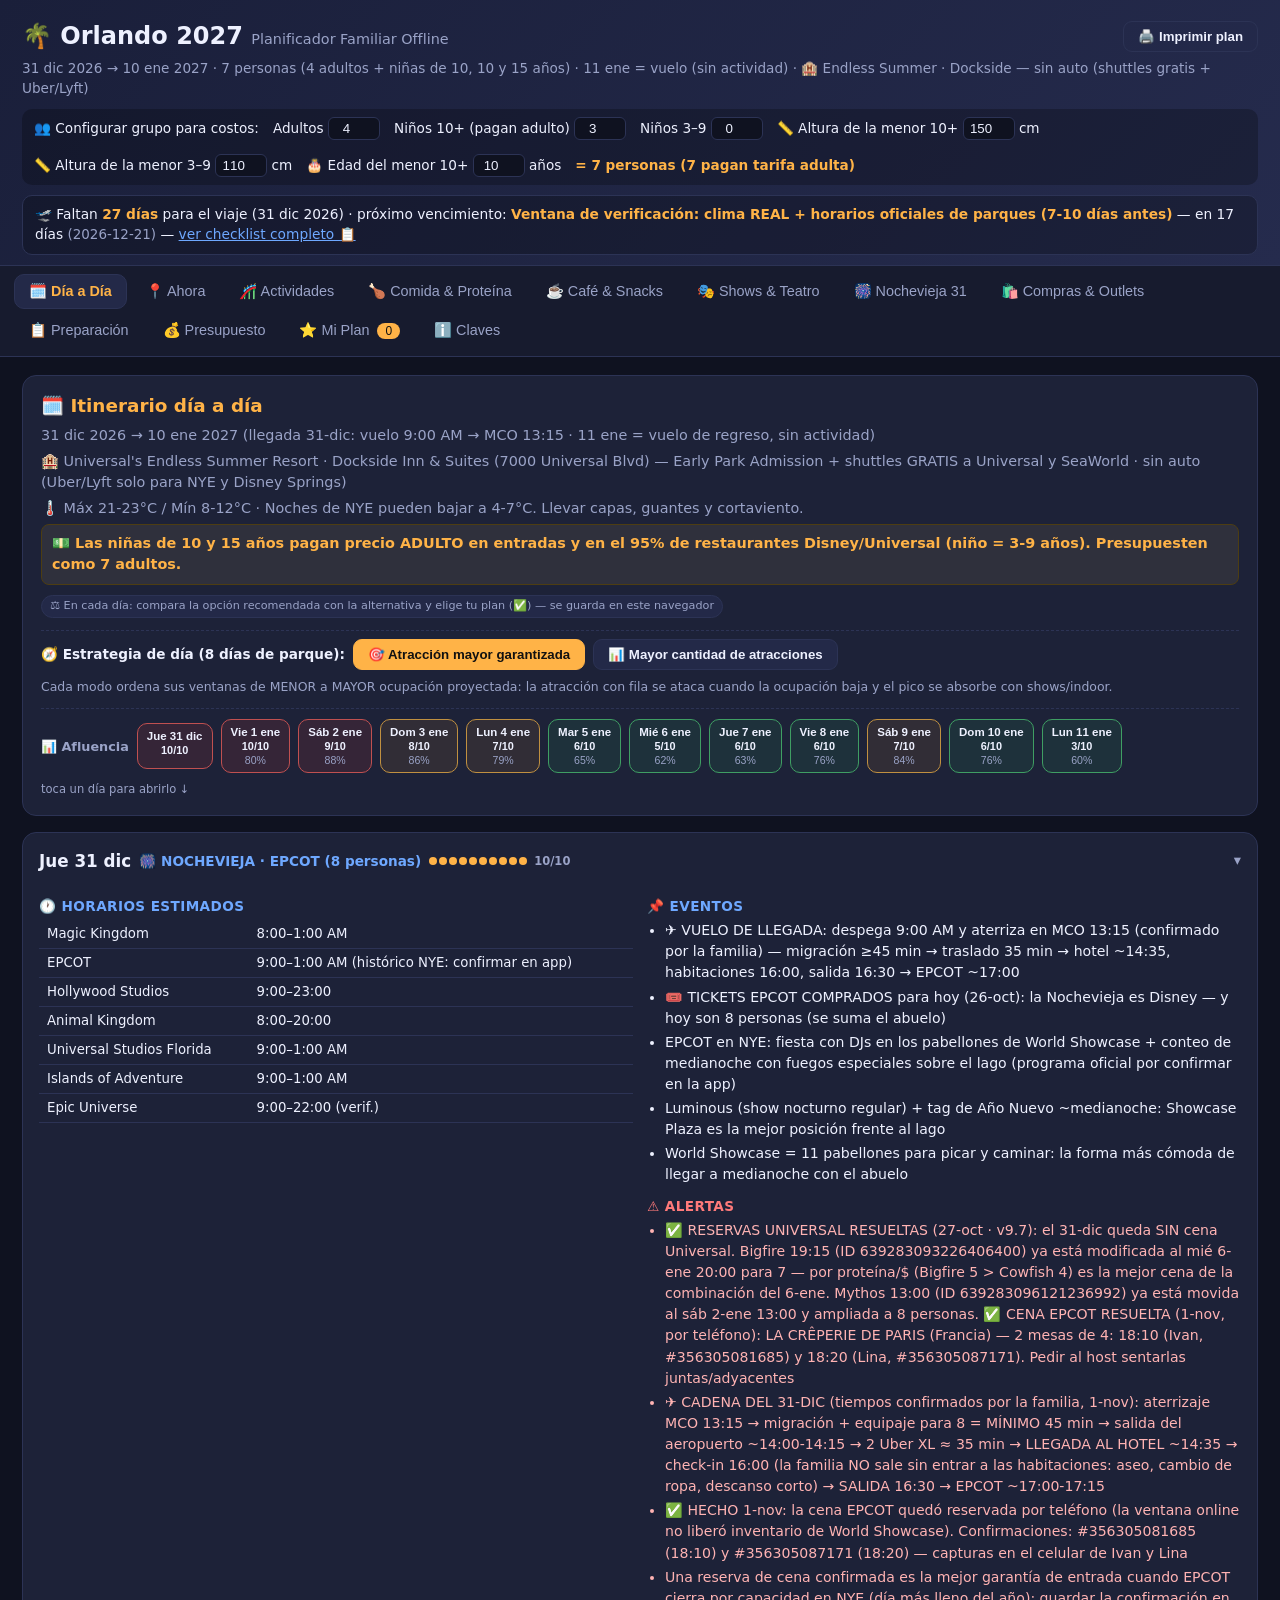
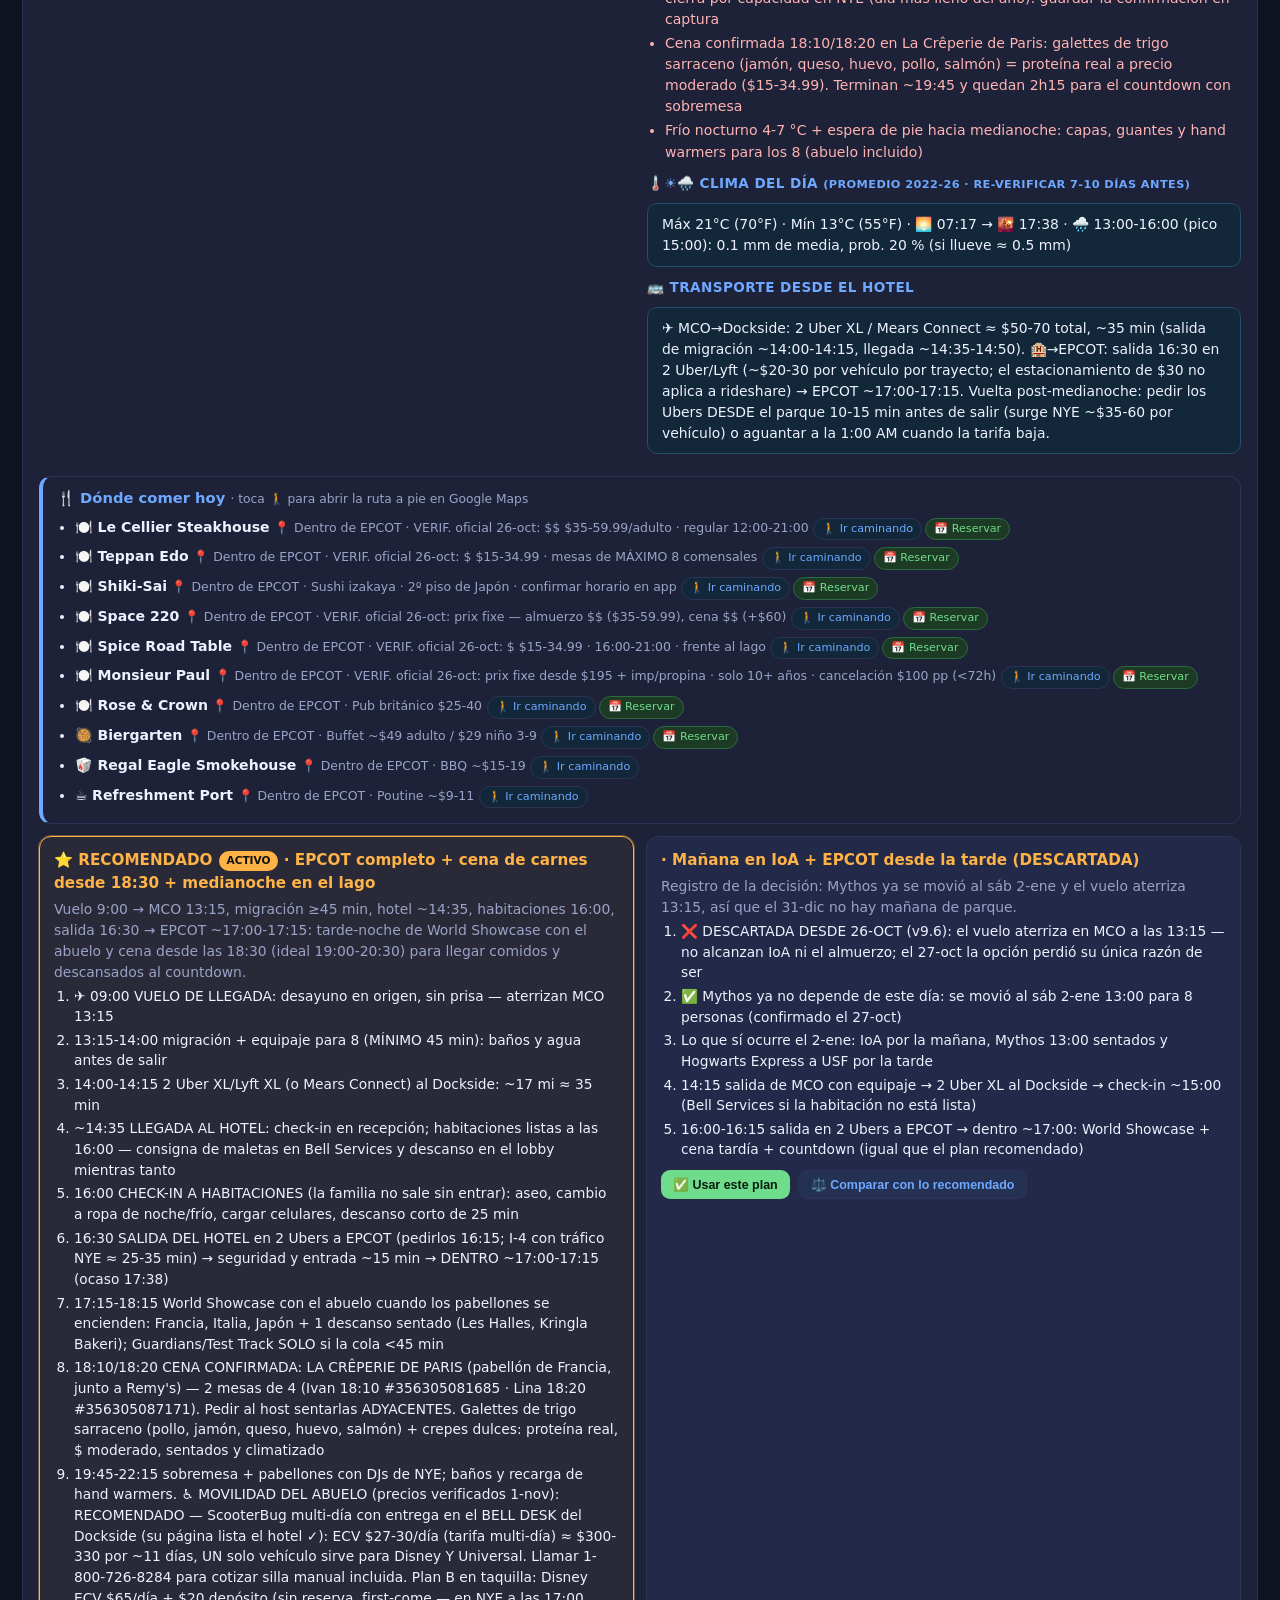
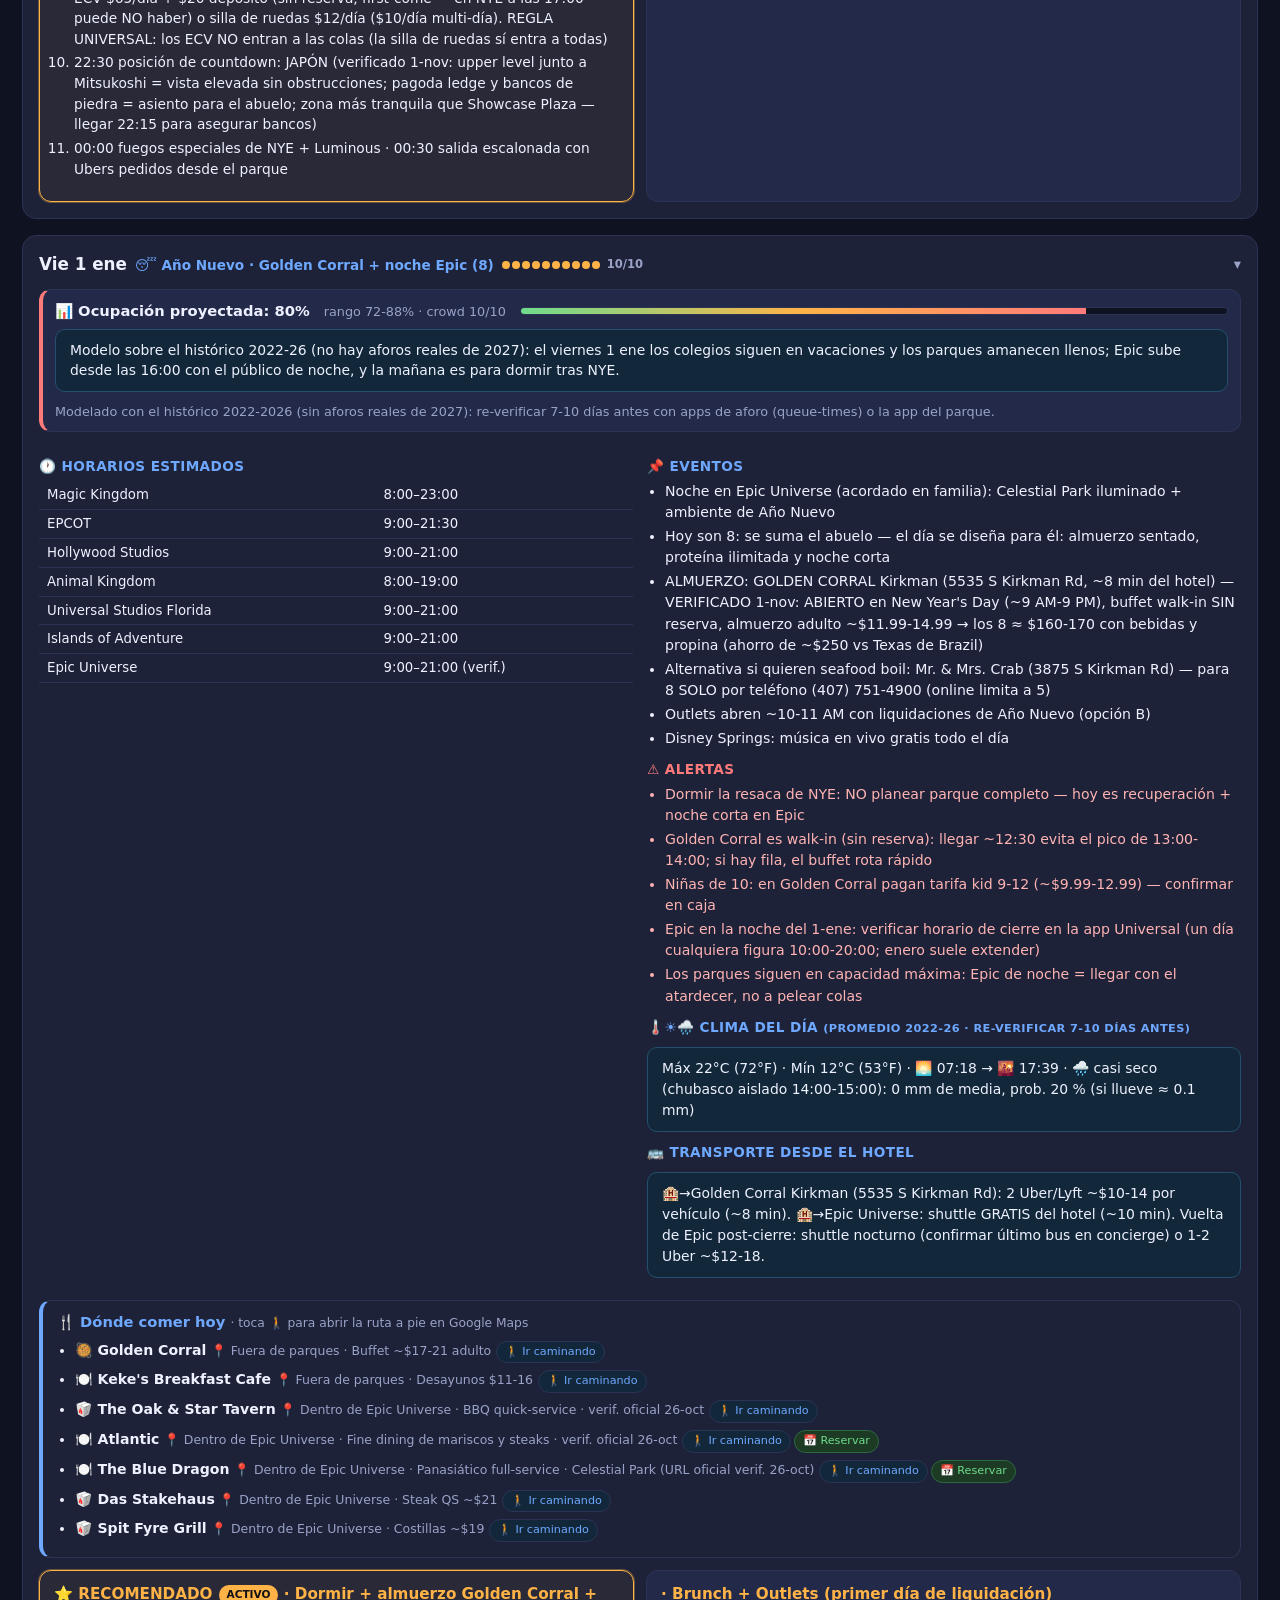
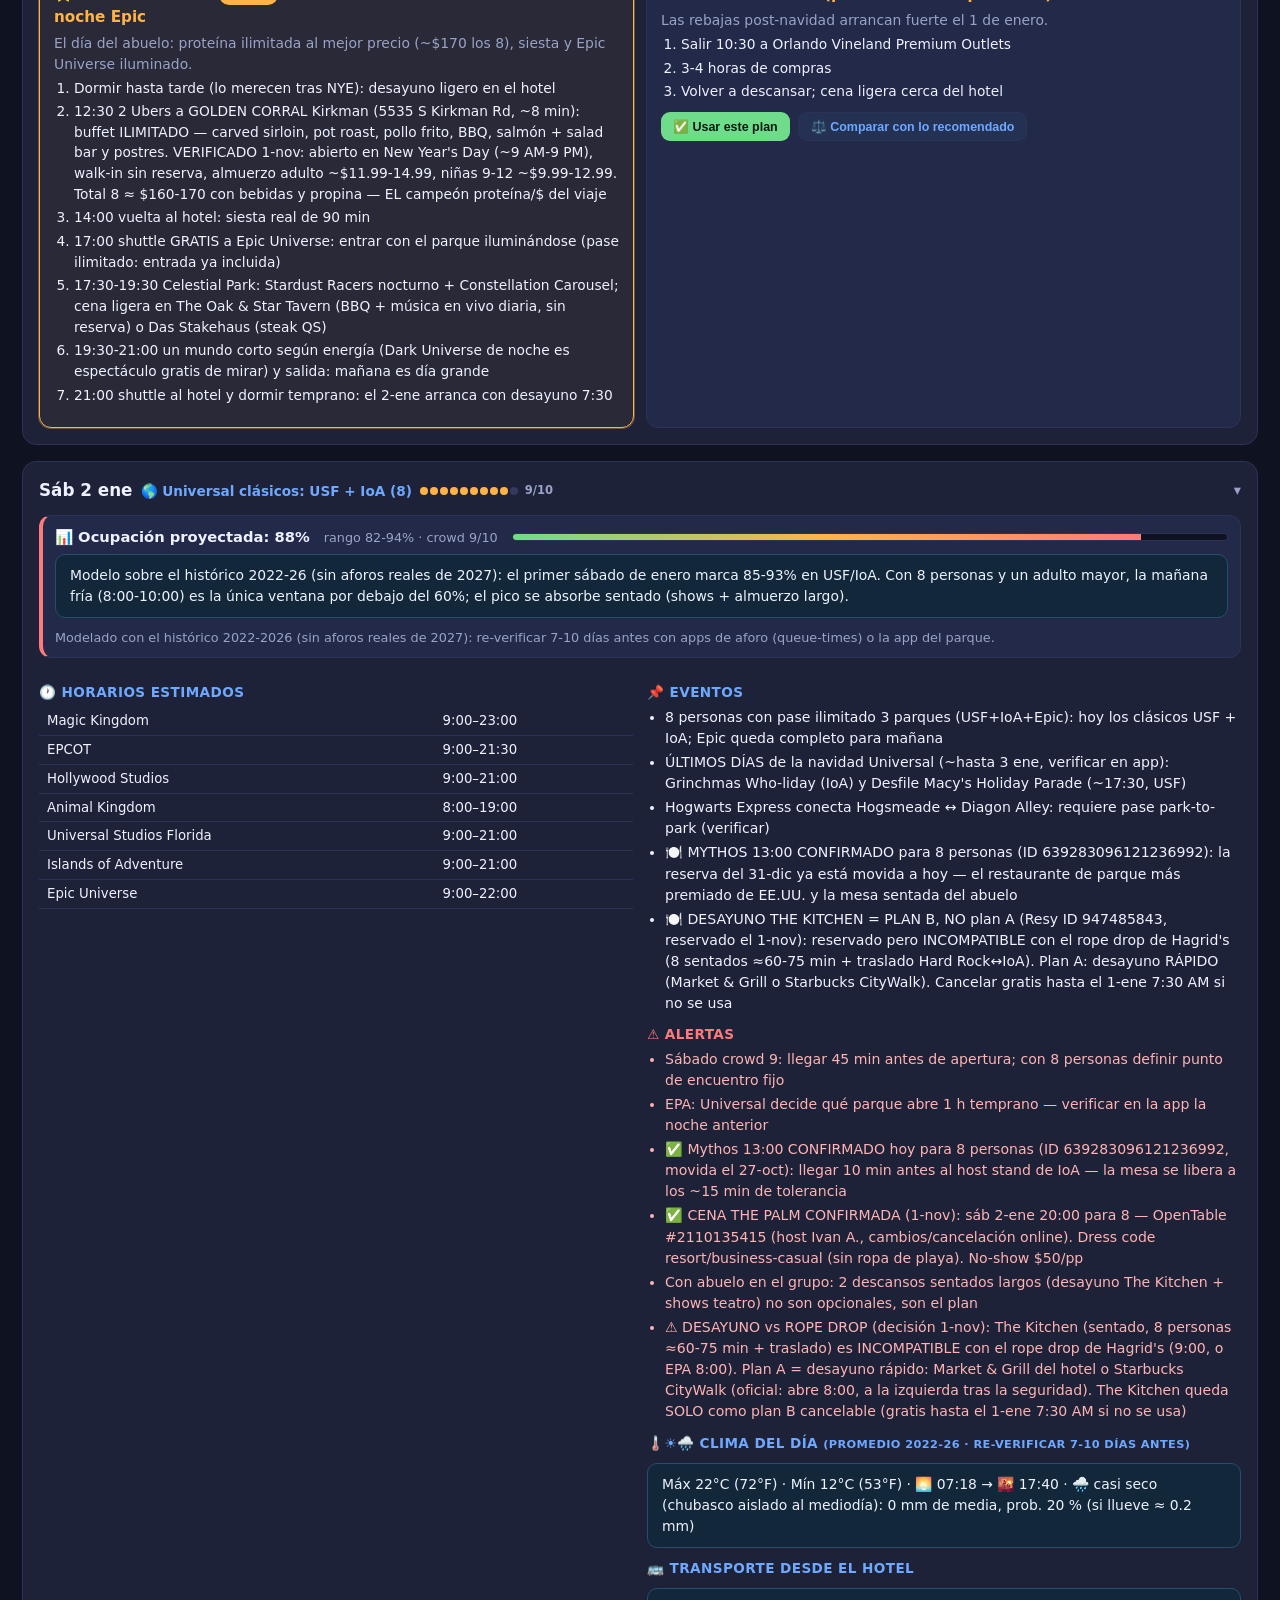
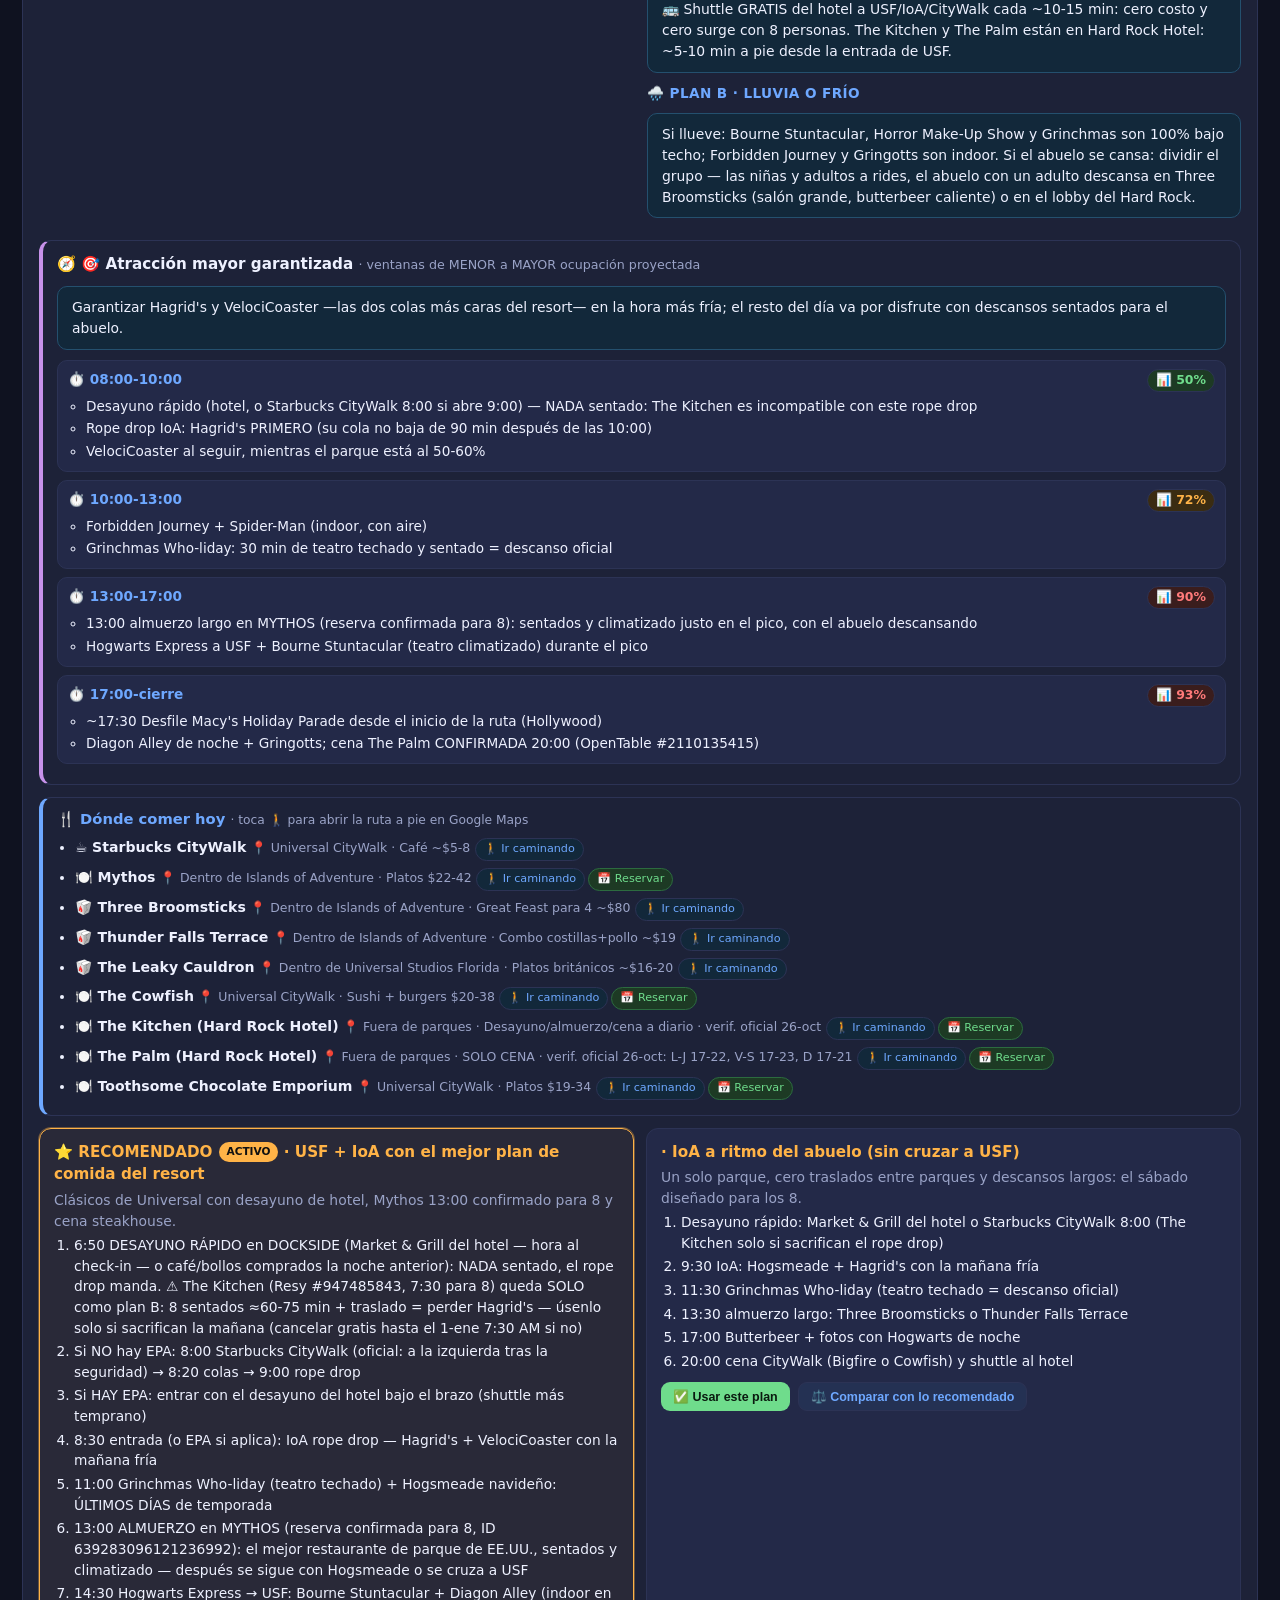
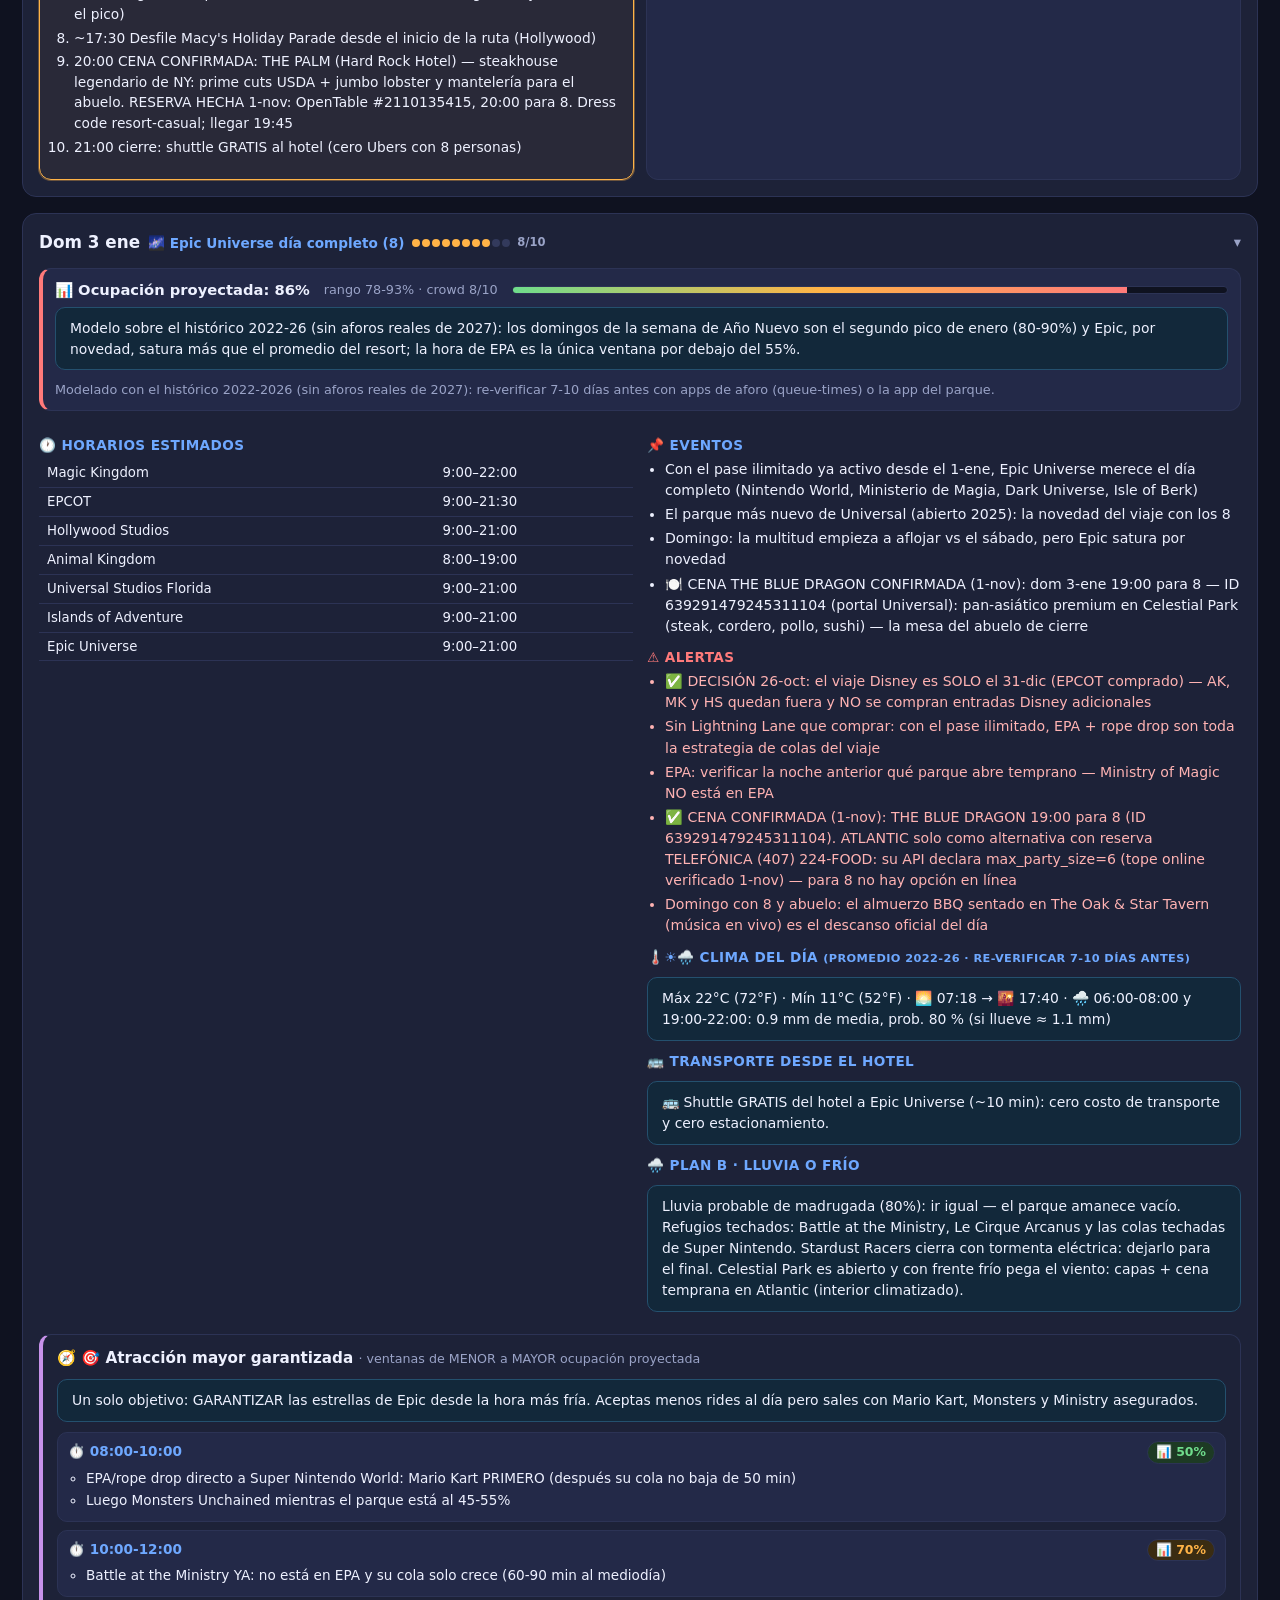
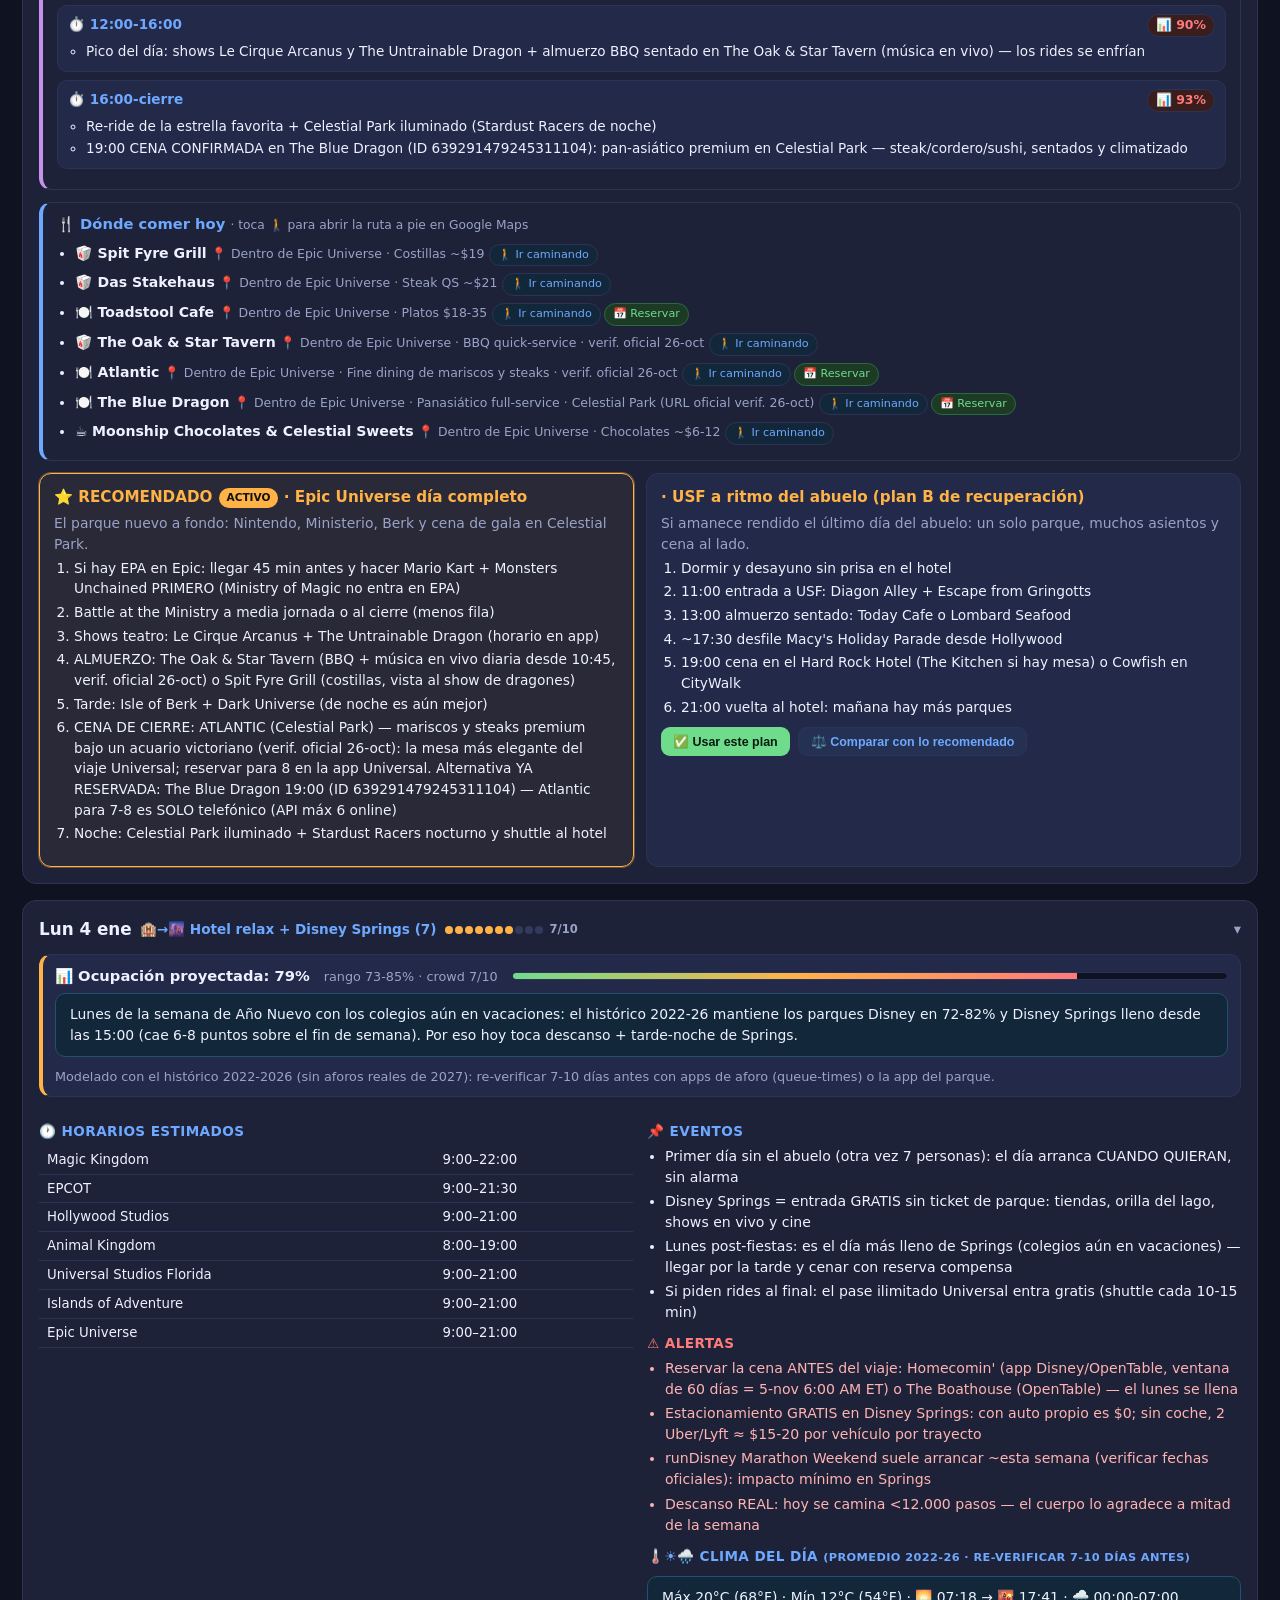
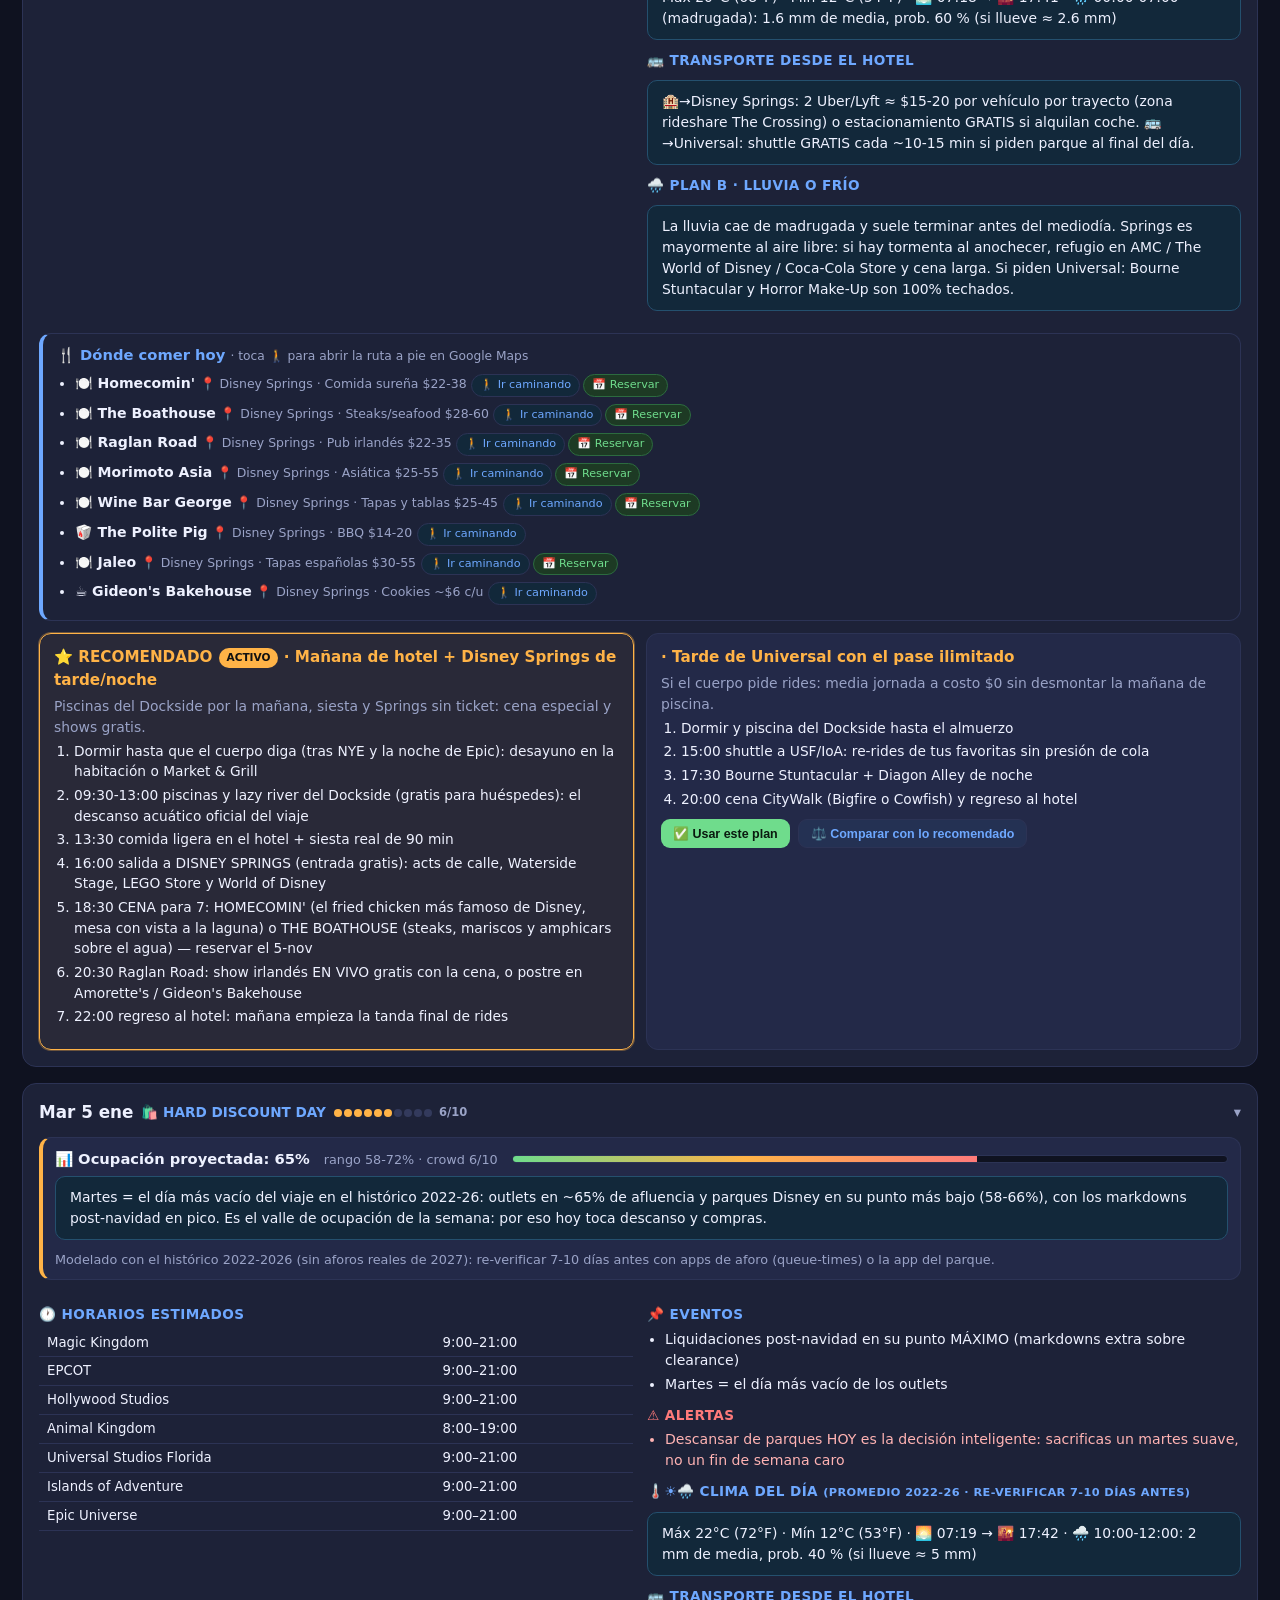
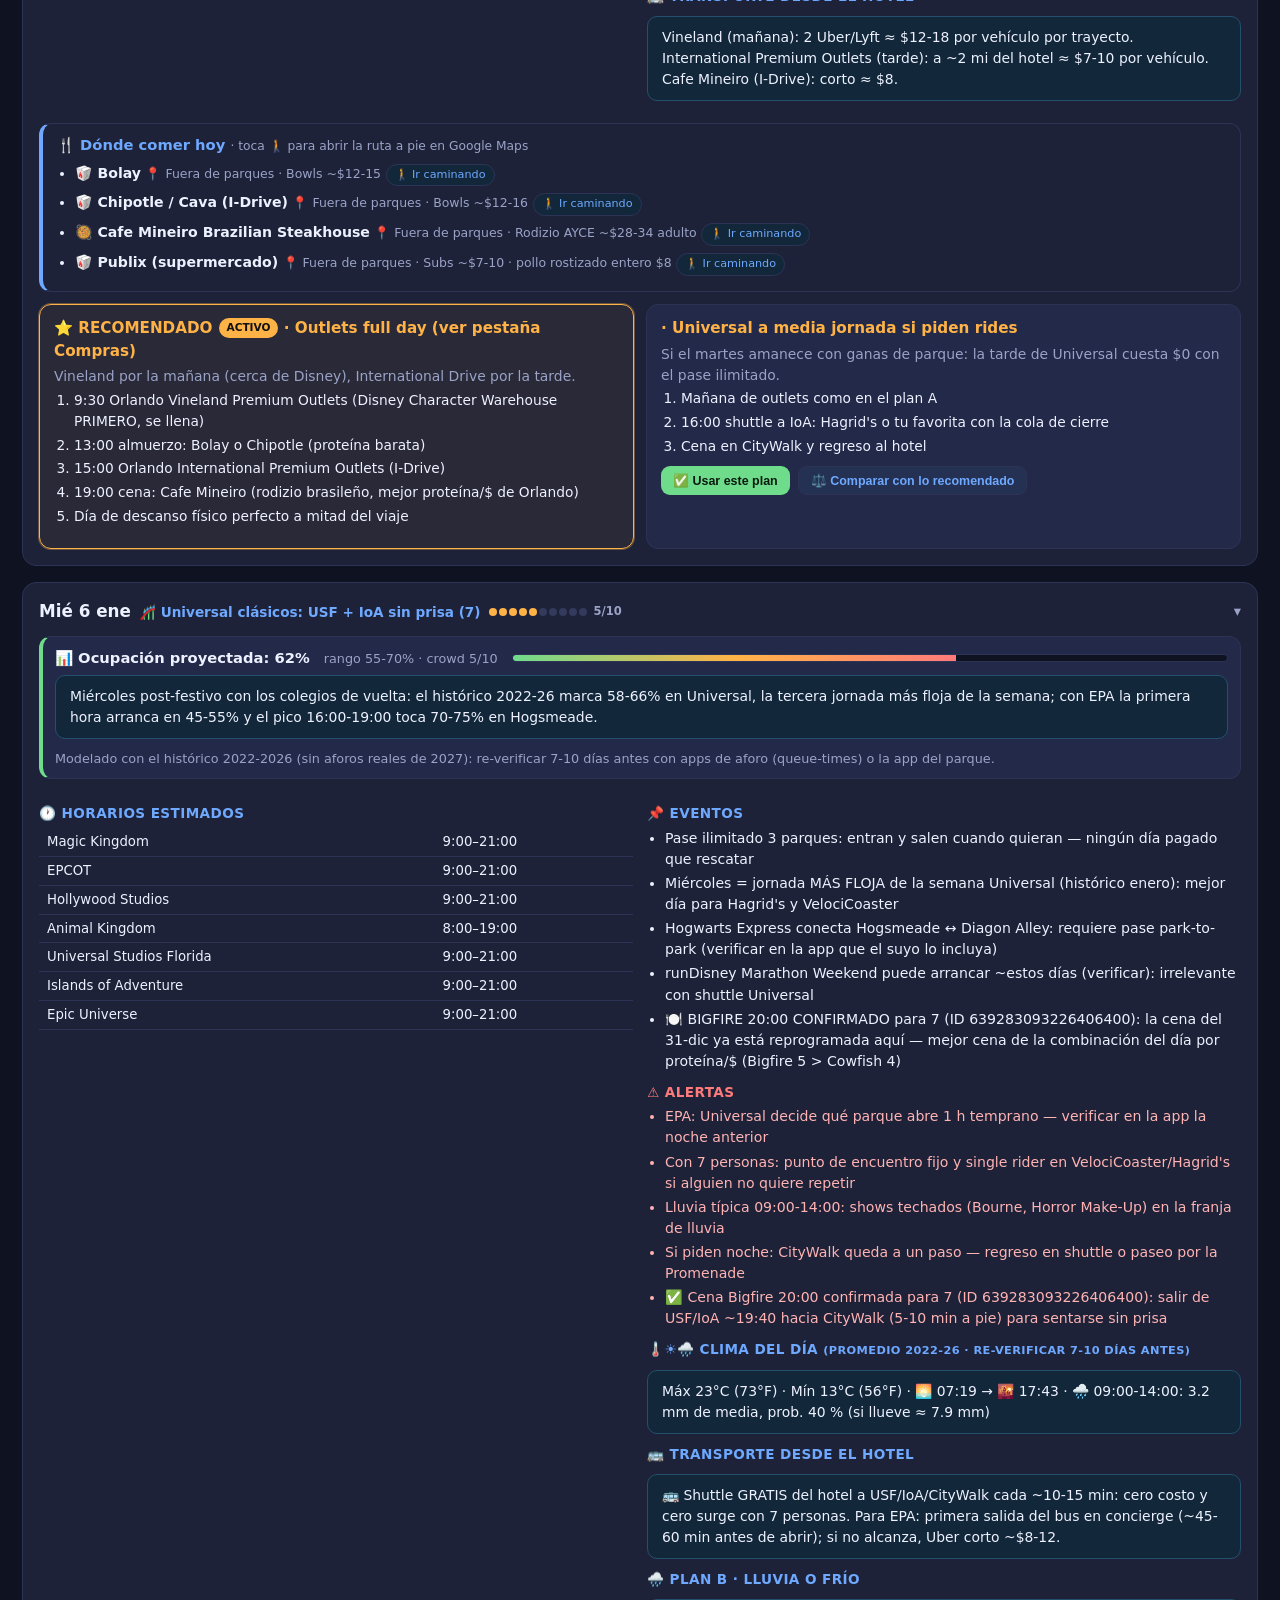
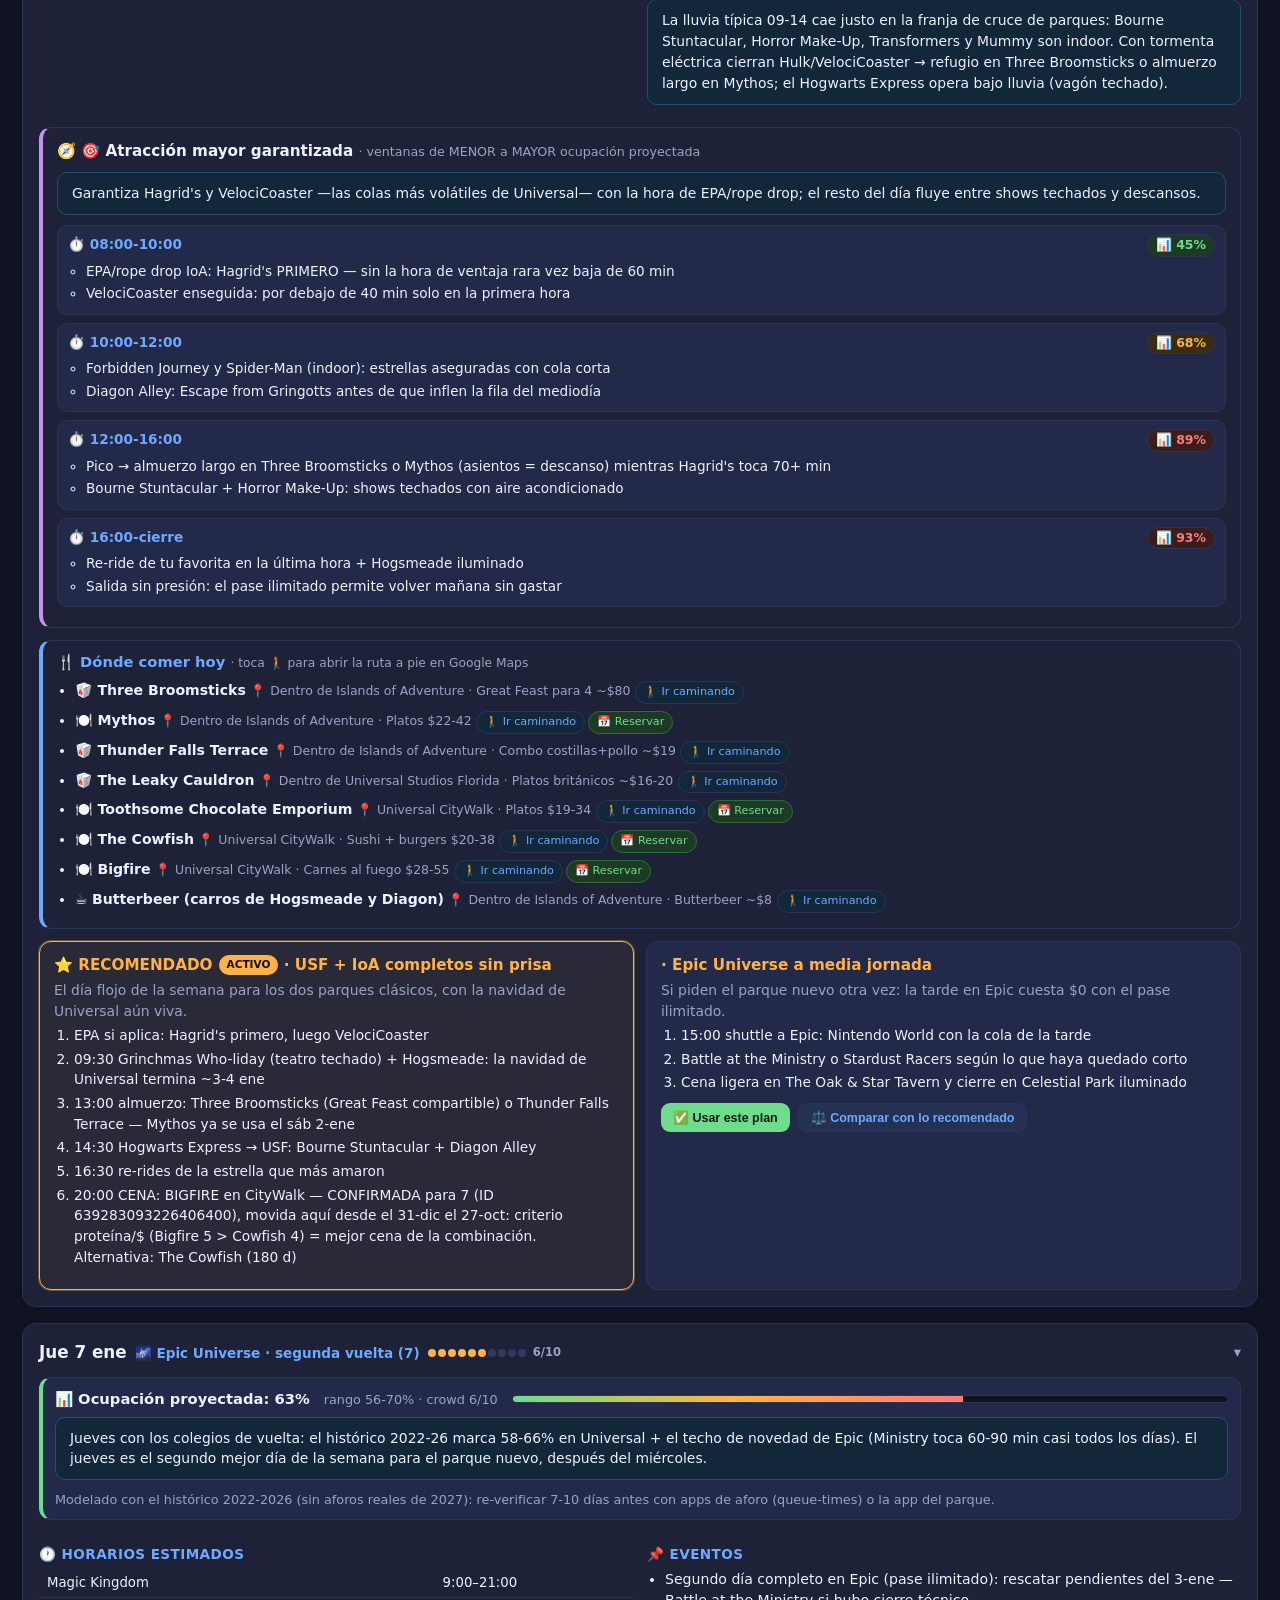
==== commit 51007a50: "v10: cronograma NYE interactivo (banner 🔒18:10 + filas expandibles con atracciones/decisiones/tiempo" ====
--- a/orlando-2027.html
+++ b/orlando-2027.html
@@ -414,6 +414,24 @@
 }
 @media print{.now-controls{display:none}}
 
+/* ===== v10: cronograma NYE interactivo + personalización por edad ===== */
+.nye-lock{margin:0 0 10px;padding:10px 14px;border:1px solid #7a2f2f;background:#2a1420;color:#ffced6;border-radius:10px;font-size:.88rem;line-height:1.5}
+.nye-tl tr.nye-row{cursor:pointer}
+.nye-tl tr.nye-row:hover td{background:rgba(122,85,180,.07)}
+.nye-actions{display:flex;gap:8px;flex-wrap:wrap;margin-top:7px;align-items:center}
+.lock-dot{margin-left:6px}
+.chip.lock-chip{background:#3a1620;color:#ff9aa8;border:1px solid #8a3a4a;font-weight:700}
+.chip.buf-chip{background:#2b2340;color:#cfc2ff;border:1px solid #5a4a9a}
+.now-tag{display:inline-block;background:#f5a623;color:#20140a;border-radius:6px;padding:1px 7px;font-size:.68rem;font-weight:800;vertical-align:middle;margin-left:6px}
+tr.tl-now td{background:rgba(245,166,35,.10)!important}
+tr.nye-det td{background:rgba(20,16,34,.5);padding:10px 14px 14px}
+tr.nye-det h6{margin:6px 0 4px}
+.btn-mini{background:transparent;border:1px solid #444;color:#8ab4ff;border-radius:8px;padding:3px 10px;font-size:.74rem;cursor:pointer;font-weight:600}
+.btn-mini:hover{background:rgba(138,180,255,.12)}
+.perfil-card h4{margin-bottom:6px}
+.perfil-card ul{margin-top:6px}
+@media(max-width:700px){.nye-lock{font-size:.8rem;padding:9px 11px}.nye-actions{gap:6px}}
+
 
 </style>
 </head>
@@ -562,15 +580,15 @@
    steps:["Salir 10:30 a Orlando Vineland Premium Outlets","3-4 horas de compras","Volver a descansar; cena ligera cerca del hotel"]}]},
 {date:"2027-01-02",label:"Sáb 2 ene",crowd:9,theme:"🌎 Universal clásicos: USF + IoA (8)",parks:["USF","IoA"],
  hours:{MK:"9:00–23:00",EPCOT:"9:00–21:30",HS:"9:00–21:00",AK:"8:00–19:00",USF:"9:00–21:00",IoA:"9:00–21:00",Epic:"9:00–22:00"},
- events:["8 personas con pase ilimitado 3 parques (USF+IoA+Epic): hoy los clásicos USF + IoA; Epic queda completo para mañana","ÚLTIMOS DÍAS de la navidad Universal (~hasta 3 ene, verificar en app): Grinchmas Who-liday (IoA) y Desfile Macy's Holiday Parade (~17:30, USF)","Hogwarts Express conecta Hogsmeade ↔ Diagon Alley: requiere pase park-to-park (verificar)","🍽️ MYTHOS 13:00 CONFIRMADO para 8 personas (ID 639283096121236992): la reserva del 31-dic ya está movida a hoy — el restaurante de parque más premiado de EE.UU. y la mesa sentada del abuelo","🍽️ DESAYUNO THE KITCHEN CONFIRMADO (1-nov): sáb 2-ene 7:30 AM para 8 — Resy ID 947485843 (cuenta creada hoy; cancelación gratis hasta 24 h antes) — desayuno sentado en Hard Rock antes de USF"],
- warnings:["Sábado crowd 9: llegar 45 min antes de apertura; con 8 personas definir punto de encuentro fijo","EPA: Universal decide qué parque abre 1 h temprano — verificar en la app la noche anterior","✅ Mythos 13:00 CONFIRMADO hoy para 8 personas (ID 639283096121236992, movida el 27-oct): llegar 10 min antes al host stand de IoA — la mesa se libera a los ~15 min de tolerancia","✅ CENA THE PALM CONFIRMADA (1-nov): sáb 2-ene 20:00 para 8 — OpenTable #2110135415 (host Ivan A., cambios/cancelación online). Dress code resort/business-casual (sin ropa de playa). No-show $50/pp","Con abuelo en el grupo: 2 descansos sentados largos (desayuno The Kitchen + shows teatro) no son opcionales, son el plan","✅ DESAYUNO THE KITCHEN CONFIRMADO: 7:30 para 8 vía Resy (ID 947485843) — llegar 7:20; cancelación online gratis hasta 24 h antes"],
+ events:["8 personas con pase ilimitado 3 parques (USF+IoA+Epic): hoy los clásicos USF + IoA; Epic queda completo para mañana","ÚLTIMOS DÍAS de la navidad Universal (~hasta 3 ene, verificar en app): Grinchmas Who-liday (IoA) y Desfile Macy's Holiday Parade (~17:30, USF)","Hogwarts Express conecta Hogsmeade ↔ Diagon Alley: requiere pase park-to-park (verificar)","🍽️ MYTHOS 13:00 CONFIRMADO para 8 personas (ID 639283096121236992): la reserva del 31-dic ya está movida a hoy — el restaurante de parque más premiado de EE.UU. y la mesa sentada del abuelo","🍽️ DESAYUNO THE KITCHEN = PLAN B, NO plan A (Resy ID 947485843, reservado el 1-nov): reservado pero INCOMPATIBLE con el rope drop de Hagrid's (8 sentados ≈60-75 min + traslado Hard Rock↔IoA). Plan A: desayuno RÁPIDO (Market & Grill o Starbucks CityWalk). Cancelar gratis hasta el 1-ene 7:30 AM si no se usa"],
+ warnings:["Sábado crowd 9: llegar 45 min antes de apertura; con 8 personas definir punto de encuentro fijo","EPA: Universal decide qué parque abre 1 h temprano — verificar en la app la noche anterior","✅ Mythos 13:00 CONFIRMADO hoy para 8 personas (ID 639283096121236992, movida el 27-oct): llegar 10 min antes al host stand de IoA — la mesa se libera a los ~15 min de tolerancia","✅ CENA THE PALM CONFIRMADA (1-nov): sáb 2-ene 20:00 para 8 — OpenTable #2110135415 (host Ivan A., cambios/cancelación online). Dress code resort/business-casual (sin ropa de playa). No-show $50/pp","Con abuelo en el grupo: 2 descansos sentados largos (desayuno The Kitchen + shows teatro) no son opcionales, son el plan","⚠️ DESAYUNO vs ROPE DROP (decisión 1-nov): The Kitchen (sentado, 8 personas ≈60-75 min + traslado) es INCOMPATIBLE con el rope drop de Hagrid's (9:00, o EPA 8:00). Plan A = desayuno rápido: Market & Grill del hotel o Starbucks CityWalk (oficial: abre 8:00, a la izquierda tras la seguridad). The Kitchen queda SOLO como plan B cancelable (gratis hasta el 1-ene 7:30 AM si no se usa)"],
  transport:"🚌 Shuttle GRATIS del hotel a USF/IoA/CityWalk cada ~10-15 min: cero costo y cero surge con 8 personas. The Kitchen y The Palm están en Hard Rock Hotel: ~5-10 min a pie desde la entrada de USF.",
  weather:{hi:22,lo:12,hiF:72,loF:53,sr:"07:18",ss:"17:40",rain:"casi seco (chubasco aislado al mediodía)",mm:0,mmWet:0.2,prob:20},
  planB:"Si llueve: Bourne Stuntacular, Horror Make-Up Show y Grinchmas son 100% bajo techo; Forbidden Journey y Gringotts son indoor. Si el abuelo se cansa: dividir el grupo — las niñas y adultos a rides, el abuelo con un adulto descansa en Three Broomsticks (salón grande, butterbeer caliente) o en el lobby del Hard Rock.",
  ocupacion:{pct:88,rango:"82-94%",porQue:"Modelo sobre el histórico 2022-26 (sin aforos reales de 2027): el primer sábado de enero marca 85-93% en USF/IoA. Con 8 personas y un adulto mayor, la mañana fría (8:00-10:00) es la única ventana por debajo del 60%; el pico se absorbe sentado (shows + almuerzo largo)."},
  estrategias:{
   garantiza:{desc:"Garantizar Hagrid's y VelociCoaster —las dos colas más caras del resort— en la hora más fría; el resto del día va por disfrute con descansos sentados para el abuelo.",pasos:[
-   {h:"08:00-10:00",occ:50,items:["Rope drop IoA: Hagrid's PRIMERO (su cola no baja de 90 min después de las 10:00)","VelociCoaster al seguir, mientras el parque está al 50-60%"]},
+   {h:"08:00-10:00",occ:50,items:["Desayuno rápido (hotel, o Starbucks CityWalk 8:00 si abre 9:00) — NADA sentado: The Kitchen es incompatible con este rope drop","Rope drop IoA: Hagrid's PRIMERO (su cola no baja de 90 min después de las 10:00)","VelociCoaster al seguir, mientras el parque está al 50-60%"]},
    {h:"10:00-13:00",occ:72,items:["Forbidden Journey + Spider-Man (indoor, con aire)","Grinchmas Who-liday: 30 min de teatro techado y sentado = descanso oficial"]},
    {h:"13:00-17:00",occ:90,items:["13:00 almuerzo largo en MYTHOS (reserva confirmada para 8): sentados y climatizado justo en el pico, con el abuelo descansando","Hogwarts Express a USF + Bourne Stuntacular (teatro climatizado) durante el pico"]},
    {h:"17:00-cierre",occ:93,items:["~17:30 Desfile Macy's Holiday Parade desde el inicio de la ruta (Hollywood)","Diagon Alley de noche + Gringotts; cena The Palm CONFIRMADA 20:00 (OpenTable #2110135415)"]}]},
@@ -581,8 +599,8 @@
    {h:"17:00-cierre",occ:93,items:["Última hora: Hagrid's o VelociCoaster solo si ceden de 60 min; si no, re-rides cortos en Seuss Landing"]}]}},
  options:[
   {reco:true,title:"USF + IoA con el mejor plan de comida del resort",summary:"Clásicos de Universal con desayuno de hotel, Mythos 13:00 confirmado para 8 y cena steakhouse.",
-   steps:["7:30 DESAYUNO sentado en THE KITCHEN (Hard Rock Hotel, 5-10 min a pie de USF): comfort food americano y mesas cómodas para 8 — verif. oficial 26-oct: sirve desayuno a diario; ✅ RESERVADO (1-nov): Resy ID 947485843 para 8 a las 7:30 — comfort food americano, café caliente y A/C antes de USF. Alternativa rápida si madrugan: Today Cafe dentro de USF","8:30 entrada (o EPA si aplica): IoA rope drop — Hagrid's + VelociCoaster con la mañana fría","11:00 Grinchmas Who-liday (teatro techado) + Hogsmeade navideño: ÚLTIMOS DÍAS de temporada","13:00 ALMUERZO en MYTHOS (reserva confirmada para 8, ID 639283096121236992): el mejor restaurante de parque de EE.UU., sentados y climatizado — después se sigue con Hogsmeade o se cruza a USF","14:30 Hogwarts Express → USF: Bourne Stuntacular + Diagon Alley (indoor en el pico)","~17:30 Desfile Macy's Holiday Parade desde el inicio de la ruta (Hollywood)","20:00 CENA CONFIRMADA: THE PALM (Hard Rock Hotel) — steakhouse legendario de NY: prime cuts USDA + jumbo lobster y mantelería para el abuelo. RESERVA HECHA 1-nov: OpenTable #2110135415, 20:00 para 8. Dress code resort-casual; llegar 19:45","21:00 cierre: shuttle GRATIS al hotel (cero Ubers con 8 personas)"]},
-  {title:"IoA a ritmo del abuelo (sin cruzar a USF)",parks:["IoA","CityWalk"],summary:"Un solo parque, cero traslados entre parques y descansos largos: el sábado diseñado para los 8.",vs:{aFavor:["Un solo parque: cero doble cola de entrada ni vagones del tren con el abuelo","Grinchmas y Hogsmeade a paso lento, con almuerzo largo en Three Broomsticks","Salen ~19:00 al hotel: cena temprana y energía guardada para el domingo de Epic"],enContra:["Pierden Diagon Alley, Gringotts y el desfile Macy's en USF: hoy es su único día con la navidad de ambos lados","Sin Hogwarts Express: el pase park-to-park no se usa hoy","El plan de comida del día (The Kitchen + Mythos + The Palm) se simplifica demasiado"],cambiaSi:"Solo si The Palm no consigue mesa para 8 o si el abuelo pide ritmo tranquilo desde el desayuno: Mythos 13:00 ya está confirmado y se disfruta igual sin cruzar a USF",baseReco:"El sábado crowd 9 con 8 personas y un adulto mayor: cruzar parques multiplica traslados, pero la navidad de Universal en sus últimas horas y el plan de restaurantes justifican el día completo"},steps:["7:30 desayuno The Kitchen (Hard Rock) si reservaron; si no, Market & Grill","9:30 IoA: Hogsmeade + Hagrid's con la mañana fría","11:30 Grinchmas Who-liday (teatro techado = descanso oficial)","13:30 almuerzo largo: Three Broomsticks o Thunder Falls Terrace","17:00 Butterbeer + fotos con Hogwarts de noche","20:00 cena CityWalk (Bigfire o Cowfish) y shuttle al hotel"]}]},
+   steps:["6:50 DESAYUNO RÁPIDO en DOCKSIDE (Market & Grill del hotel — hora al check-in — o café/bollos comprados la noche anterior): NADA sentado, el rope drop manda. ⚠️ The Kitchen (Resy #947485843, 7:30 para 8) queda SOLO como plan B: 8 sentados ≈60-75 min + traslado = perder Hagrid's — úsenlo solo si sacrifican la mañana (cancelar gratis hasta el 1-ene 7:30 AM si no)","Si NO hay EPA: 8:00 Starbucks CityWalk (oficial: a la izquierda tras la seguridad) → 8:20 colas → 9:00 rope drop", "Si HAY EPA: entrar con el desayuno del hotel bajo el brazo (shuttle más temprano)", "8:30 entrada (o EPA si aplica): IoA rope drop — Hagrid's + VelociCoaster con la mañana fría","11:00 Grinchmas Who-liday (teatro techado) + Hogsmeade navideño: ÚLTIMOS DÍAS de temporada","13:00 ALMUERZO en MYTHOS (reserva confirmada para 8, ID 639283096121236992): el mejor restaurante de parque de EE.UU., sentados y climatizado — después se sigue con Hogsmeade o se cruza a USF","14:30 Hogwarts Express → USF: Bourne Stuntacular + Diagon Alley (indoor en el pico)","~17:30 Desfile Macy's Holiday Parade desde el inicio de la ruta (Hollywood)","20:00 CENA CONFIRMADA: THE PALM (Hard Rock Hotel) — steakhouse legendario de NY: prime cuts USDA + jumbo lobster y mantelería para el abuelo. RESERVA HECHA 1-nov: OpenTable #2110135415, 20:00 para 8. Dress code resort-casual; llegar 19:45","21:00 cierre: shuttle GRATIS al hotel (cero Ubers con 8 personas)"]},
+  {title:"IoA a ritmo del abuelo (sin cruzar a USF)",parks:["IoA","CityWalk"],summary:"Un solo parque, cero traslados entre parques y descansos largos: el sábado diseñado para los 8.",vs:{aFavor:["Un solo parque: cero doble cola de entrada ni vagones del tren con el abuelo","Grinchmas y Hogsmeade a paso lento, con almuerzo largo en Three Broomsticks","Salen ~19:00 al hotel: cena temprana y energía guardada para el domingo de Epic"],enContra:["Pierden Diagon Alley, Gringotts y el desfile Macy's en USF: hoy es su único día con la navidad de ambos lados","Sin Hogwarts Express: el pase park-to-park no se usa hoy","El plan de comida del día (desayuno rápido + Mythos + The Palm) se simplifica demasiado"],cambiaSi:"Solo si The Palm no consigue mesa para 8 o si el abuelo pide ritmo tranquilo desde el desayuno: Mythos 13:00 ya está confirmado y se disfruta igual sin cruzar a USF",baseReco:"El sábado crowd 9 con 8 personas y un adulto mayor: cruzar parques multiplica traslados, pero la navidad de Universal en sus últimas horas y el plan de restaurantes justifican el día completo"},steps:["Desayuno rápido: Market & Grill del hotel o Starbucks CityWalk 8:00 (The Kitchen solo si sacrifican el rope drop)","9:30 IoA: Hogsmeade + Hagrid's con la mañana fría","11:30 Grinchmas Who-liday (teatro techado = descanso oficial)","13:30 almuerzo largo: Three Broomsticks o Thunder Falls Terrace","17:00 Butterbeer + fotos con Hogwarts de noche","20:00 cena CityWalk (Bigfire o Cowfish) y shuttle al hotel"]}]},
 
 {date:"2027-01-03",label:"Dom 3 ene",crowd:8,theme:"🌌 Epic Universe día completo (8)",parks:["Epic"],
  hours:{MK:"9:00–22:00",EPCOT:"9:00–21:30",HS:"9:00–21:00",AK:"8:00–19:00",USF:"9:00–21:00",IoA:"9:00–21:00",Epic:"9:00–21:00"},
@@ -914,7 +932,7 @@
 {id:"r43",name:"Keke's Breakfast Cafe",park:"Otros",zone:"Fuera (varios)",service:"Mesa",a:14,c:8,note:"Desayunos $11-16",protein:4,proteinNote:"Omelettes de 3 huevos + proteína: gran desayuno proteico",dishes:"Omelettes, pancakes gigantes, french toast",res:"Walk-in",seating:"Mesas",tips:"El brunch del 1 de ene. Abre hasta 14:30."},
 {id:"r44",name:"Hash House A Go Go",park:"Otros",zone:"Fuera (I-Drive)",service:"Mesa",a:22,c:11,note:"Platos GIGANTES $18-26",protein:4,proteinNote:"Porciones absurdas: 1 plato = 2 personas",dishes:"Fried chicken con waffles, meatloaf",res:"Walk-in/OpenTable",seating:"Mesas",tips:"Pedir 4 platos para 7 y compartir: sobra comida."},
 {id:"r45",name:"Publix (supermercado)",park:"Otros",zone:"Fuera (varios)",service:"Rápido",a:9,c:null,note:"Subs ~$7-10 · pollo rostizado entero $8",protein:4,proteinNote:"Pollo rostizado $8 + ensaladas = cena proteica para 2 por $12",dishes:"Pub Subs, pollo rostizado, ensaladas",res:"No",seating:"No (llevar al hotel)",tips:"Comprar desayunos y snacks aquí = ahorro de $50+/día para 7."},
-{id:"r46",name:"Golden Corral",park:"Otros",zone:"Fuera (varios)",service:"Buffet",a:19,c:12,note:"Buffet ~$17-21 adulto",protein:4,proteinNote:"Buffet ilimitado con carnes asadas",dishes:"Buffet completo + carvery",res:"Walk-in",seating:"Mesas grandes",tips:"Calidad media pero imbatible para alimentar a 7 por ~$130."},
+{id:"r46",name:"Golden Corral",park:"Otros",zone:"Fuera (varios)",service:"Buffet",a:19,c:12,note:"Buffet ~$17-21 adulto",protein:4,proteinNote:"Buffet ilimitado con carnes asadas",dishes:"Buffet completo + carvery",res:"Walk-in",seating:"Mesas grandes",tips:"DECIDIDO para el 1-ene (verif. 1-nov): ABIERTO en New Year's Day ~9-21 — buffet ilimitado, los 8 ≈ $160-170 con bebidas y propina: el campeón proteína/$ del viaje."},
 {id:"r47",name:"Toothsome Chocolate Emporium",park:"CityWalk",zone:"Universal",service:"Mesa",a:27,c:12,note:"Platos $19-34",protein:3,proteinNote:"Steak y burgers correctos; la fama son los shakes",dishes:"Burgers, steak frites, milkshakes gigantes",res:"App/web Universal (180 d)",seating:"Mesas steampunk",tips:"Un shake para compartir entre 2 niñas (son enormes)."},
 {id:"r48",name:"Vivo Italian Kitchen",park:"CityWalk",zone:"Universal",service:"Mesa",a:28,c:12,note:"Italiana $20-35",protein:3,proteinNote:"Pastas frescas + pollo parmigiana",dishes:"Pastas, pollo parm, pizzas",res:"App/web Universal (60 d)",seating:"Mesas modernas",tips:"Buena pasta fresca cuando se antoja italiano en Universal."}
 ];
@@ -1094,30 +1112,30 @@
 
 /* NYE 31 dic · estrategia completa */
 const NYE = {
-intro:"CAMBIO DE PLAN (26-oct-2026): tienen TICKETS DE EPCOT comprados para el 31-dic y el grupo sube a 8 PERSONAS (se suma el abuelo). La Nochevieja ahora es Disney: EPCOT abierto históricamente hasta ~1:00 AM, World Showcase para cenar y caminar, y el countdown con fuegos especiales frente al lago. Objetivo culinario del día: CARNES de verdad, UNA SOLA MESA para los 8 y cena DESDE las 18:30 (piso familiar; ideal 19:00-20:30) para aguantar hasta medianoche — todo dentro de EPCOT, con datos de las páginas oficiales de Disney y Universal (26-oct-2026). Ventana crítica: 1-nov 6:00 AM ET (60 días) para la cena EPCOT de 8. ✈️ Vuelo de llegada 9:00 AM → MCO 13:15 (tiempos confirmados 1-nov): migración + equipaje ≥45 min → salida del aeropuerto ~14:00-14:15 → 2 Uber XL ≈ 35 min → HOTEL ~14:35 → habitaciones 16:00 (la familia NO sale sin entrar: aseo + cambio de ropa) → SALIDA 16:30 → EPCOT ~17:00-17:15. ✅ RESERVAS UNIVERSAL YA RESUELTAS (27-oct, v9.7): el 31-dic queda sin cena Universal — Bigfire (ID 639283093226406400) se modificó al mié 6-ene 20:00 para 7 personas (mejor cena de esa combinación por proteína/$) y Mythos (ID 639283096121236992) se movió al sáb 2-ene 13:00 para 8 personas. ✅ CENA EPCOT RESUELTA (1-nov, por teléfono tras polling del API desde las 6:00 AM): LA CRÊPERIE DE PARIS (Francia) 2 mesas de 4 — 18:10 Ivan #356305081685 y 18:20 Lina #356305087171. Pedir al host sentarlas adyacentes.",
+intro:"CAMBIO DE PLAN (26-oct-2026): tienen TICKETS DE EPCOT comprados para el 31-dic y el grupo sube a 8 PERSONAS (se suma el abuelo). La Nochevieja ahora es Disney: EPCOT abierto históricamente hasta ~1:00 AM, World Showcase para cenar y caminar, y el countdown con fuegos especiales frente al lago. Objetivo culinario del día: CARNES de verdad, UNA SOLA MESA para los 8 y cena DESDE las 18:30 (piso familiar; ideal 19:00-20:30) para aguantar hasta medianoche — todo dentro de EPCOT, con datos de las páginas oficiales de Disney y Universal (26-oct-2026). ✅ CENA EPCOT RESUELTA el 1-nov (teléfono): La Crêperie 18:10 + 18:20, 2 mesas de 4 adyacentes. ✈️ Vuelo de llegada 9:00 AM → MCO 13:15 (tiempos confirmados 1-nov): migración + equipaje ≥45 min → salida del aeropuerto ~14:00-14:15 → 2 Uber XL ≈ 35 min → HOTEL ~14:35 → habitaciones 16:00 (la familia NO sale sin entrar: aseo + cambio de ropa) → SALIDA 16:30 → EPCOT ~17:00-17:15. ✅ RESERVAS UNIVERSAL YA RESUELTAS (27-oct, v9.7): el 31-dic queda sin cena Universal — Bigfire (ID 639283093226406400) se modificó al mié 6-ene 20:00 para 7 personas (mejor cena de esa combinación por proteína/$) y Mythos (ID 639283096121236992) se movió al sáb 2-ene 13:00 para 8 personas. ✅ CENA EPCOT RESUELTA (1-nov, por teléfono tras polling del API desde las 6:00 AM): LA CRÊPERIE DE PARIS (Francia) 2 mesas de 4 — 18:10 Ivan #356305081685 y 18:20 Lina #356305087171. Pedir al host sentarlas adyacentes.",
 plan:[
  "✅ HECHO 1-nov (por teléfono, la ventana online no liberó World Showcase): LA CRÊPERIE DE PARIS (Francia, junto a Remy's) — 2 mesas de 4: 18:10 (Ivan, #356305081685) y 18:20 (Lina, #356305087171). Galettes de trigo sarraceno (pollo, jamón, queso, huevo, salmón) = proteína real $ ($15-34.99). Al llegar: pedir al host sentar las 2 mesas ADYACENTES. Política: cancelación/modificación según el correo de confirmación.",
  "Regla de oro NYE Disney: una reserva de cena confirmada es la mejor garantía de entrada cuando EPCOT cierra por capacidad (día más lleno del año). Guardar la confirmación en captura de pantalla.",
- "REGLA FAMILIAR (1-nov): los 8 en UNA SOLA MESA — NO se aceptan mesas divididas. Todo se resuelve DENTRO de EPCOT (parque del que ya tienen tickets). Si no hay mesa de 8 en ninguno: cenar temprano en el que sí tenga y completar la noche con snacks premium de los pabellones.",
+ "REGLA FAMILIAR (1-nov): los 8 en UNA SOLA MESA — NO se aceptan mesas divididas. Todo se resuelve DENTRO de EPCOT (parque del que ya tienen tickets). Si no hay mesa de 8 en ninguno: cenar temprano en el que sí tenga y completar la noche con snacks premium de los pabellones. (✅ RESUELTO 1-nov: La Crêperie en 2 mesas de 4, a pedirlas adyacentes al host)",
  "✅ HECHO 27-oct: Bigfire 19:15 (ID 639283093226406400) ya está MODIFICADA al mié 6-ene 20:00 para 7 personas — se hizo en línea desde el enlace «Modify this booking» del correo de confirmación del 22-oct (portal NexTable/Universal). Criterio proteína/$ (Bigfire 5 > Cowfish 4): es la mejor cena de la combinación recomendada del 6-ene. No hay que llamar a nadie.",
  "✅ HECHO 27-oct: Mythos 13:00 (ID 639283096121236992) ya está MODIFICADA al sáb 2-ene 13:00 y AMPLIADA de 7 a 8 personas, también en línea (enlace de gestión del correo). La reserva sí era modificable: no hizo falta llamar al (407) 224-FOOD.",
- "El 1-nov solo se disputa la cena EPCOT de 8: NO hay segunda ventana de Disney (los días 4, 6 y 7 de ene ya no son parques Disney). Si ningún candidato da mesa para 8: activar alertas MouseDining/TouringPlans y reintentar — muchos cancelan 24-48 h antes"
+ "✅ RESUELTO el 1-nov: no hizo falta segunda ventana — la llamada telefónica sí tuvo inventario (Le Cellier/Teppan: agotados). Siguiente ADR Disney: Disney Springs lun 4-ene (Homecomin'/Boathouse) el 5-nov 6:00 AM ET. MouseDining sigue útil para cazar cancelaciones de Le Cellier antes del 31-dic"
 ],
 comparacion:[
- {p:"Le Cellier (Canadá) ✅ RECOMENDADO",puntos:["El steakhouse oficial de EPCOT: filete miñón Le Cellier y cortes al fuego abierto (verif. 26-oct)","Rango oficial $$ ($35-59.99 adulto): la mejor carne del parque sin precio de ultra-lujo","Bodega de château canadiense: íntima, cálida y SENTADA — la mesa del abuelo","A 2-3 min a pie del Showcase Plaza: cena → countdown sin correr","Reserva 60 días: NYE abre el 1-nov a las 6:00 AM ET — tomar cualquier slot DESDE las 18:30 (ideal 19:00-20:30)"],contra:["Es el restaurante más pedido de EPCOT en NYE: la ventana del 1-nov vuela en minutos","Sin vista al lago: los fuegos se ven después, de pie en el World Showcase","Horario regular publicado 12:00-21:00: en NYE Disney extiende — confirmar la última hora en la app"]},
- {p:"Teppan Edo (Japón) · la mesa exacta para 8",puntos:["Dato OFICIAL verificado 26-oct: las mesas tienen capacidad para un máximo de 8 Visitantes → el grupo ENCAJA en una sola mesa hibachi","$ ($15-34.99): casi la mitad que Le Cellier, con show de cocina incluido","Bistec, pollo y mariscos cocinados frente a ustedes: proteína + espectáculo para las niñas","Sake caliente para los adultos en la noche fría (4-7 °C)"],contra:["No es steakhouse clásico: el corte es teppanyaki, no filete prime","Mesas hibachi compartidas: si reservan menos de 8, completan con otros grupos","Igual de disputado en NYE: reservar el 1-nov a las 6:00 AM ET"]},
+ {p:"Le Cellier (Canadá) · sin inventario el 1-nov (la activa es La Crêperie)",puntos:["El steakhouse oficial de EPCOT: filete miñón Le Cellier y cortes al fuego abierto (verif. 26-oct)","Rango oficial $$ ($35-59.99 adulto): la mejor carne del parque sin precio de ultra-lujo","Bodega de château canadiense: íntima, cálida y SENTADA — la mesa del abuelo","A 2-3 min a pie del Showcase Plaza: cena → countdown sin correr","Ventana 60 d: el 1-nov a las 6:00 AM la app NO ofreció nada para 8 — lo salvó la llamada telefónica (La Crêperie)"],contra:["El más pedido de EPCOT: agotó TODO el inventario en minutos el 1-nov (verificado en vivo)","Sin vista al lago: los fuegos se ven después, de pie en el World Showcase","Horario regular publicado 12:00-21:00: en NYE Disney extiende — confirmar la última hora en la app"]},
+ {p:"Teppan Edo (Japón) · la mesa exacta para 8",puntos:["Dato OFICIAL verificado 26-oct: las mesas tienen capacidad para un máximo de 8 Visitantes → el grupo ENCAJA en una sola mesa hibachi","$ ($15-34.99): casi la mitad que Le Cellier, con show de cocina incluido","Bistec, pollo y mariscos cocinados frente a ustedes: proteína + espectáculo para las niñas","Sake caliente para los adultos en la noche fría (4-7 °C)"],contra:["No es steakhouse clásico: el corte es teppanyaki, no filete prime","Mesas hibachi compartidas: si reservan menos de 8, completan con otros grupos","Sin inventario para 8 el 1-nov: solo revivirlo si alguien cancela antes del 31-dic (alarma MouseDining)"]},
  {p:"Vista a los fuegos: Spice Road Table / Rose & Crown / Shiki-Sai",puntos:["Spice Road Table (verif. oficial): $ $15-34.99, 16:00-21:00, terraza FRENTE a World Showcase Lagoon","Rose & Crown (UK): pub con patio y vista al lago — brisket y fish & chips","Shiki-Sai (2º piso de Japón): wagyu y vistas panorámicas de EPCOT — confirmar horario en la app","Cenar con el lago de frente: la posición de fuegos ya viene incluida"],contra:["Cenan temprano (16:00-21:00): quedan 3-4 horas de pie hasta el countdown","Cocina mediterránea/pub, no carnes premium: la proteína baja un nivel","Shiki-Sai sin página oficial accesible hoy: confirmar nombre y horario en la app antes de contar con ella"]}
 ],
 cenas:[
  {name:"✅ La Crêperie de Paris (EPCOT · Francia) — CENA NYE CONFIRMADA 1-nov",v:"Table service junto a Remy's: galettes de trigo sarraceno con jamón, queso, huevo, pollo o salmón + crepes dulces — proteína real a $ (cocina del Chef Jérôme Bocuse)",pp:"$15-34.99 (oficial, verif. 1-nov)",res:"✅ RESERVADA POR TELÉFONO 1-nov: 2 mesas de 4 — 18:10 Ivan #356305081685 · 18:20 Lina #356305087171",grupo:"~$220-320 los 8",place:"La Creperie de Paris, France Pavilion, EPCOT World Showcase, Orlando, FL",book:"https://disneyworld.disney.go.com/dining/epcot/creperie-de-paris/",note:"VERIFICADO 1-nov (oficial): servicio de mesa, $ ($15-34.99), galettes y crepes. Regla familiar: al llegar pedir al host que las 2 mesas de 4 queden ADYACENTES. Guardar el correo de confirmación en capturas (política según el correo). Cena termina ~19:45 → 2h15 de World Showcase + countdown en Japón."},
 
- {name:"Le Cellier (EPCOT · Canadá) ✅ CENA NYE RECOMENDADA",v:"El steakhouse de EPCOT: filete miñón y cortes al fuego abierto en una bodega cálida e íntima — la mesa perfecta para el abuelo",pp:"$35-59.99 (oficial)",res:"App My Disney Experience · ventana 60 d → NYE abre 1-nov 6:00 AM ET",grupo:"~$420-560 los 8",place:"Le Cellier Steakhouse, Canada Pavilion, EPCOT World Showcase, Orlando, FL",book:"https://disneyworld.disney.go.com/dining/epcot/le-cellier-steakhouse/",note:"VERIFICADO 26-oct (oficial): horario regular 12:00-21:00; en NYE el parque extiende y las últimas reservas se acercan al cierre — objetivo: cualquier slot DESDE las 18:30 (ideal 19:00-20:30) el 1-nov. Salen de cenar y caminan 2-3 min al Showcase Plaza para el countdown."},
+ {name:"Le Cellier (EPCOT · Canadá) · NO disponible el 1-nov (la reserva activa es La Crêperie)",v:"El steakhouse de EPCOT: filete miñón y cortes al fuego abierto en una bodega cálida e íntima — la mesa perfecta para el abuelo",pp:"$35-59.99 (oficial)",res:"App My Disney Experience · ventana 60 d → NYE abre 1-nov 6:00 AM ET",grupo:"~$420-560 los 8",place:"Le Cellier Steakhouse, Canada Pavilion, EPCOT World Showcase, Orlando, FL",book:"https://disneyworld.disney.go.com/dining/epcot/le-cellier-steakhouse/",note:"VERIFICADO 26-oct (oficial): horario regular 12:00-21:00; en NYE el parque extiende y las últimas reservas se acercan al cierre — ESTATUS 1-nov: cero slots para 8 en la ventana. La cena activa es La Crêperie 18:10/18:20; reintentar solo con cancelación (alarma MouseDining)."},
  {name:"Teppan Edo (EPCOT · Japón) · la mesa exacta para 8",v:"Teppanyaki en tu propia mesa: bistec, pollo y mariscos con show de cocina — oficialmente mesas de MÁXIMO 8 comensales",pp:"$15-34.99 (oficial)",res:"App My Disney Experience · ventana 60 d",grupo:"~$220-320 los 8",place:"Teppan Edo, Japan Pavilion, EPCOT World Showcase, Orlando, FL",book:"https://disneyworld.disney.go.com/dining/epcot/teppan-edo/",note:"VERIFICADO 26-oct (oficial): las mesas tienen capacidad para un máximo de 8 Visitantes — el grupo entra COMPLETO en una mesa. La mejor relación carne/precio/diversión de la noche."},
  {name:"Space 220 (EPCOT) · la experiencia",v:"Cenar en el espacio a 220 millas: prix fixe con elevador y vistas de la Tierra — la mesa más espectacular para las niñas",pp:"Cena +$60 (oficial)",res:"App My Disney Experience · ventana 60 d",grupo:"~$560+ los 8",place:"Space 220 Restaurant, EPCOT, Orlando, FL",book:"https://disneyworld.disney.go.com/dining/epcot/space-220/",note:"VERIFICADO 26-oct (oficial): almuerzo prix fixe $$ ($35-59.99) y cena $$ (+$60). Cocina norteamericana moderna (no steakhouse): la experiencia manda sobre la carne."},
  {name:"Spice Road Table (EPCOT · Marruecos) · fuegos desde la mesa",v:"Tapas y tagines mediterráneos en terraza FRENTE a World Showcase Lagoon: la posición de fuegos viene con la cena",pp:"$15-34.99 (oficial)",res:"App My Disney Experience · ventana 60 d",grupo:"~$220-300 los 8",place:"Spice Road Table, Morocco Pavilion, EPCOT World Showcase, Orlando, FL",book:"https://disneyworld.disney.go.com/dining/epcot/spice-road-table/",note:"VERIFICADO 26-oct (oficial): abre 16:00-21:00 — cena temprana con vista al lago y luego countdown a un paso. Pedir tagines compartibles para los 8."},
  {name:"Shiki-Sai (EPCOT · Japón) · wagyu + vistas",v:"Sushi izakaya en el 2º piso del pabellón de Japón: wagyu y vistas panorámicas de EPCOT (posible vista al lago)",pp:"~$$ (verificar)",res:"App My Disney Experience · confirmar nombre/horario en la app",grupo:"~$350-450 los 8",place:"Shiki-Sai, Japan Pavilion, EPCOT World Showcase, Orlando, FL",note:"Su página oficial no fue accesible el 26-oct: confirmar horario, menú y disponibilidad NYE directamente en la app antes de apostar por ella."},
  {name:"Monsieur Paul (EPCOT · Francia) · alta cocina",v:"Menú degustación de la casa Bocuse: filete y aves en la cena más elegante de EPCOT — dress code y 2 horas de experiencia",pp:"desde $195 pp (oficial)",res:"App My Disney Experience · cancelación $100 pp si <72 h",grupo:"~$1,560+ los 8",place:"Monsieur Paul, France Pavilion, EPCOT World Showcase, Orlando, FL",book:"https://disneyworld.disney.go.com/dining/epcot/monsieur-paul/",note:"VERIFICADO 26-oct (oficial): prix fixe desde $195 + impuestos/propina; solo mayores de 10 años (este grupo califica). Solo si el abuelo pide alta cocina francesa: para carnes a mejor precio, Le Cellier."},
- {name:"✅ Reservas Universal (v9.7: Bigfire → 6-ene 20:00 · Mythos → 2-ene 13:00)",v:"Bigfire (CityWalk) mié 6-ene 20:00 para 7 personas · Mythos (IoA) sáb 2-ene 13:00 para 8 personas — el 31-dic queda sin cena Universal (su cena es EPCOT)",pp:"ya reservadas y confirmadas",res:"Portal Universal (gestión desde el correo de confirmación) o (407) 224-FOOD (3663)",grupo:"7 personas el 6-ene · 8 personas el 2-ene",place:"Universal CityWalk y Islands of Adventure, Orlando, FL",book:"https://www.universalorlando.com/web/en/us/things-to-do/dining/bigfire-american-fare",note:"HECHO 27-oct (v9.7): las dos modificaciones se hicieron online desde los enlaces de gestión del correo del 22-oct y quedaron confirmadas — Bigfire ID 639283093226406400 (31-dic 19:15 → 6-ene 20:00, 7 pax; la web envió el correo «Reservation Modified») y Mythos ID 639283096121236992 (31-dic 13:00 → 2-ene 13:00, de 7 a 8 pax; pantalla «Tu reserva fue modificada exitosamente»). La cena del 31-dic es EPCOT y aún no está reservada: abre el 1-nov 6:00 AM ET."}
+ {name:"✅ Reservas Universal (v9.7: Bigfire → 6-ene 20:00 · Mythos → 2-ene 13:00)",v:"Bigfire (CityWalk) mié 6-ene 20:00 para 7 personas · Mythos (IoA) sáb 2-ene 13:00 para 8 personas — el 31-dic queda sin cena Universal (su cena es EPCOT)",pp:"ya reservadas y confirmadas",res:"Portal Universal (gestión desde el correo de confirmación) o (407) 224-FOOD (3663)",grupo:"7 personas el 6-ene · 8 personas el 2-ene",place:"Universal CityWalk y Islands of Adventure, Orlando, FL",book:"https://www.universalorlando.com/web/en/us/things-to-do/dining/bigfire-american-fare",note:"HECHO 27-oct (v9.7): las dos modificaciones se hicieron online desde los enlaces de gestión del correo del 22-oct y quedaron confirmadas — Bigfire ID 639283093226406400 (31-dic 19:15 → 6-ene 20:00, 7 pax; la web envió el correo «Reservation Modified») y Mythos ID 639283096121236992 (31-dic 13:00 → 2-ene 13:00, de 7 a 8 pax; pantalla «Tu reserva fue modificada exitosamente»). La cena del 31-dic es EPCOT y YA está reservada (1-nov): La Crêperie 18:10 + 18:20 para 8."}
 ],
 timeline:[
  ["9:00","VUELO DE LLEGADA: despegue (desayuno en origen) — aterrizan MCO 13:15"],
@@ -1134,8 +1152,19 @@
  ["00:30","Salida escalonada: Ubers pedidos DESDE el parque 10-15 min antes (surge NYE ~$35-60 por vehículo)"],
  ["1:00","Cierre histórico de EPCOT en NYE: al hotel ~1:45 y a dormir — el 1-ene es de recuperación"]
 ],
+
+pasosDet:{
+ "16:30":{h:16.5,dec:["Pedir los 2 Ubers desde la habitación a las 16:15: si a las 16:45 no llegan, taxi de la fila del hotel — perder la entrada de 17:00 cuesta más caro que $10 extra"]},
+ "17:00":{h:17,atr:[["Guardians of the Galaxy: Cosmic Rewind","única ventana fría: SOLO entran si la cola real en pantalla es <45 min (el pico estimado es 60-80 → casi seguro NO; mirar al llegar)"],["Test Track 3.0","la tarde suele bajar vs la mañana"],["Journey of Water (Moana)","paseo techado sin cola, refresco corto"]],dec:["Decisión 17:00: ¿Guardians <45 min? SÍ → entran (tope 45 min, salen 17:45 rumbo a Francia). NO → World Showcase directo: la cena de las 18:10 manda","2 subgrupos si el abuelo no quiere fila: 3 a rides + 5 paseando — punto de encuentro la fuente de Francia a las 17:45"]},
+ "17:50":{lock:"🔒 CENA 18:10 — NO PERDER",buf:"Alarma del grupo 17:40 · host stand 17:55",dec:["El host retiene la mesa ~15 min; si a las 18:25 falta gente, alguien del grupo avisa al host con captura del correo","Si alguien se atrapa en un ride: el grupo va al restaurante — las mesas son 4+4 y se juntan al llegar"]},
+ "18:10":{lock:"🔒 Mesa Ivan #356305081685 (Lina #356305087171 a las 18:20) — pedir ADYACENTES al entrar",dec:["Cena larga sin prisa: galettes caliente primero y salida ~19:30-19:45 con energía","No pedir postre pesado: el paseo nocturno es el verdadero postre"]},
+ "19:45":{h:19.75,atr:[["Remy's Ratatouille Adventure","de noche las colas bajan ~20-30%: primera candidata post-cena"],["Frozen Ever After","atardecer/noche: cola más baja y el paseo vale"],["Soarin' Around the World","indoor con A/C: el abuelo descansa 15 min mientras otros vuelan"],["World Showcase: paseo de países","postre/caliente por el camino: Les Halles en Francia o Kringla en Noruega (interiores con mesas)"]],dec:["Ruta sugerida: Francia (Remy) → Noruega (Frozen) → Soarin si hay cansancio","Frío 4-7 °C: máximo 2 rides seguidos entre bloques de 10 min en tienda/refugio — el abuelo marca el ritmo","¿Cansancio general? → Soarin + Les Halles y punto: el show de medianoche es el premio, no más rides"]},
+ "22:15":{h:22.25,dec:["Llegar 22:15 = 25-40 min de colchón: Japón con bancos de piedra (el agente Disney confirmó más asientos)","Baños ANTES de 22:00: los de Japón e Italia se llenan con el conteo","Hand warmers PUESTOS antes de sentarse: la espera es estática y el suelo enfría"]},
+ "00:00":{h:24,atr:[["Luminous: The Symphony of Us","verlo completo aunque estén muertos: es el show nocturno del parque"]],dec:["Fuegos + Luminous: quedarse a pesar del frío — es EL momento del viaje","Salida sin prisa: la multitud inmediata es atasco; si quieren escabullirse, 10 min después o compra exprés en la tienda de Japón"]},
+ "00:30":{h:24.5,dec:["Ubers DESDE la app del parque (surge NYE ~$35-60 por vehículo): pedirlos a las 00:20","Si el surge está brutal: confirmar en el check-in del 31-dic si el shuttle del hotel opera de madrugada"]}
+},
 calor:[
- "Le Cellier / Teppan Edo: la cena tardía es EL refugio de calor del día — reservar la hora más tardía y estirar la sobremesa",
+ "La Crêperie (18:10-19:45): la cena ES el refugio de calor del día — estira la sobremesa y sal caliente al paseo nocturno",
  "Les Halles Boulangerie (Francia): sopas y café caliente, interior con mesas",
  "Kringla Bakeri (Noruega): chocolate caliente + school bread",
  "Tiendas de World Showcase: cada pabellón es un refugio climatizado gratis para el abuelo",
@@ -1288,9 +1317,9 @@
 {id:"r110",name:"Atlantic",park:"Epic",zone:"Universal",service:"Mesa",a:48,c:null,note:"Fine dining de mariscos y steaks · verif. oficial 26-oct",protein:4,proteinNote:"Steaks y mariscos premium: la mesa de más categoría de Epic",dishes:"Filete, langosta, ostras + Aquaria Bar",res:"App/portal Universal",seating:"Acuario victoriano junto a la piscina Neptune · Celestial Park",tips:"La cena de cierre del 3-ene (verif. oficial 26-oct-2026): servicio de mesa completo y ambiente de gala bajo un acuario victoriano. ⚠️ VERIF. 1-nov: la API de Universal declara max_party_size=6 para Atlantic — para 7-8 SOLO por teléfono (407) 224-FOOD. El 3-ene ya está reservado The Blue Dragon (ID 639291479245311104)."},
 {id:"r111",name:"The Blue Dragon",park:"Epic",zone:"Universal",service:"Mesa",a:38,c:null,note:"Panasiático full-service · Celestial Park (URL oficial verif. 26-oct)",protein:4,proteinNote:"Pato crujiente, woks con bistec y noodles con proteína",dishes:"Pato, dumplings, wok + Tiger Bar",res:"App/portal Universal",seating:"Interior neón + terraza sobre Celestial Park",tips:"La alternativa full-service si Atlantic está lleno: misma zona, mismo nivel de servicio y ambiente nocturno espectacular."},
 {id:"r112",name:"The Oak & Star Tavern",park:"Epic",zone:"Universal",service:"Rápido",a:22,c:null,note:"BBQ quick-service · verif. oficial 26-oct",protein:5,proteinNote:"BBQ del cosmos: costillas, brisket y pollo ahumado",dishes:"Platos BBQ, costillas, cerveza artesanal",res:"No requiere",seating:"Jardín cósmico + bar The Plastered Owl (música en vivo diaria desde 10:45)",tips:"El BBQ oficial de Epic (verif. 26-oct-2026): música en vivo = sobremesa gratis. Almuerzo del 1-ene (noche Epic) o del 3-ene."},
-{id:"r113",name:"The Kitchen (Hard Rock Hotel)",park:"Otros",zone:"Universal (hoteles)",service:"Mesa",a:30,c:14,note:"Desayuno/almuerzo/cena a diario · verif. oficial 26-oct",protein:4,proteinNote:"Comfort food: steak & eggs, burgers y carnes caseras",dishes:"Steak & eggs, pancakes, burgers",res:"(407) 503-3463",seating:"Hard Rock Hotel — 5-10 min a pie de la entrada de USF",tips:"EL desayuno sentado del 2-ene para 8 (verif. oficial 26-oct-2026): mesa cómoda, café caliente y A/C antes del rope drop. Perfecto para el abuelo. ✅ RESERVADO 1-nov vía Resy: sáb 2-ene 7:30 AM, 8 personas — Resy ID 947485843 (cancelación gratis hasta 24 h antes)"},
+{id:"r113",name:"The Kitchen (Hard Rock Hotel)",park:"Otros",zone:"Universal (hoteles)",service:"Mesa",a:30,c:14,note:"Desayuno/almuerzo/cena a diario · verif. oficial 26-oct",protein:4,proteinNote:"Comfort food: steak & eggs, burgers y carnes caseras",dishes:"Steak & eggs, pancakes, burgers",res:"(407) 503-3463",seating:"Hard Rock Hotel — 5-10 min a pie de la entrada de USF",tips:"EL desayuno sentado del 2-ene para 8 (verif. oficial 26-oct-2026): mesa cómoda, café caliente y A/C antes del rope drop. Perfecto para el abuelo. ✅ RESERVADO 1-nov vía Resy: sáb 2-ene 7:30 AM, 8 personas — Resy ID 947485843 (cancelación gratis hasta 24 h antes). ⚠️ SOLO plan B: incompatible con el rope drop de Hagrid's del 2-ene"},
 {id:"r114",name:"The Palm (Hard Rock Hotel)",park:"Otros",zone:"Universal (hoteles)",service:"Mesa",a:60,c:null,note:"SOLO CENA · verif. oficial 26-oct: L-J 17-22, V-S 17-23, D 17-21",protein:5,proteinNote:"Cortes prime de res + jumbo lobster: proteína de máxima categoría",dishes:"Filete prime, costillas, langosta jumbo",res:"(407) 503-7256 u online",seating:"Steakhouse de NY con caricaturas de famosos · salones privados",tips:"LA cena elegante del 2-ene (verif. oficial 26-oct-2026): dress code resort/business-casual (sin ropa de playa). A 5-10 min a pie de USF/CityWalk. La mesa del abuelo."},
-{id:"r115",name:"Texas de Brazil (I-Drive)",park:"Otros",zone:"Orlando (fuera de parques)",service:"Mesa",a:45,c:null,note:"VERIF. sitio oficial 26-oct: lunch L-V 11:30-15:00 $44.99 · cena $66.99 · niños 6-12 MITAD",protein:5,proteinNote:"Rodizio brasileño ILIMITADO: picanha, costilla, cordero, lomo y salchichas al espeto",dishes:"Picanha, costillas, cordero + salad bar gigante",res:"(407) 315-1135 · web oficial (grupos >15 por teléfono)",seating:"Salón amplio · 5259 International Dr (Orlando Outlet Marketplace)",tips:"EL almuerzo del 1-ene para 8 (viernes): $44.99 adulto y las gemelas de 10 a mitad (~$22.50); ≤2 gratis, 3-5 años $5. 1-ene es feriado: CONFIRMAR horario/precio por teléfono. Valet gratis. Total 8 ≈ $320-380 con propina."},
+{id:"r115",name:"Texas de Brazil (I-Drive)",park:"Otros",zone:"Orlando (fuera de parques)",service:"Mesa",a:45,c:null,note:"VERIF. sitio oficial 26-oct: lunch L-V 11:30-15:00 $44.99 · cena $66.99 · niños 6-12 MITAD",protein:5,proteinNote:"Rodizio brasileño ILIMITADO: picanha, costilla, cordero, lomo y salchichas al espeto",dishes:"Picanha, costillas, cordero + salad bar gigante",res:"(407) 315-1135 · web oficial (grupos >15 por teléfono)",seating:"Salón amplio · 5259 International Dr (Orlando Outlet Marketplace)",tips:"DECIDIDO 1-ene = Golden Corral (r46): este queda como alternativa premium si cambian el plan. EL almuerzo del 1-ene para 8 (viernes): $44.99 adulto y las gemelas de 10 a mitad (~$22.50); ≤2 gratis, 3-5 años $5. 1-ene es feriado: CONFIRMAR horario/precio por teléfono. Valet gratis. Total 8 ≈ $320-380 con propina."},
 {id:"r116",name:"Le Cellier Steakhouse",park:"EPCOT",zone:"Disney",service:"Mesa",a:52,c:null,note:"VERIF. oficial 26-oct: $$ $35-59.99/adulto · regular 12:00-21:00",protein:5,proteinNote:"El steakhouse de EPCOT: filete miñón Le Cellier y cortes al fuego abierto",dishes:"Filete miñón, cortes al fuego, poutine de cheddar, crème brûlée de arce",res:"App Disney (60 días) · NYE abre 1-nov 6:00 AM ET",seating:"Bodega de château canadiense: íntima y cálida (Pabellón Canadá)",tips:"LA cena NYE recomendada (verif. 26-oct-2026): carnes de verdad, ambiente tranquilo para el abuelo y 2-3 min a pie del countdown en Showcase Plaza. Pedir la hora MÁS TARDÍA que dé la app."},
 {id:"r117",name:"Teppan Edo",park:"EPCOT",zone:"Disney",service:"Mesa",a:32,c:null,note:"VERIF. oficial 26-oct: $ $15-34.99 · mesas de MÁXIMO 8 comensales",protein:5,proteinNote:"Teppanyaki en tu mesa: bistec, pollo y mariscos con arroz y udon",dishes:"Bistec teppanyaki, pollo, camarones, sushi, sake",res:"App Disney (60 días)",seating:"Mesas hibachi (Pabellón Japón)",tips:"Dato oficial verificado 26-oct-2026: las mesas tienen capacidad MÁXIMA de 8 = el grupo entra completo en una sola mesa. Mitad de precio que Le Cellier y con show incluido."},
 {id:"r118",name:"Shiki-Sai",park:"EPCOT",zone:"Disney",service:"Mesa",a:45,c:null,note:"Sushi izakaya · 2º piso de Japón · confirmar horario en app",protein:4,proteinNote:"Wagyu, sushi y platos japoneses de carne",dishes:"Wagyu, sashimi, sushi izakaya",res:"App Disney (60 días) · verificar nombre/horario",seating:"2º piso del Pabellón Japón: vistas panorámicas de EPCOT",tips:"La opción wagyu + posible vista al lago de NYE. Su página oficial no fue accesible el 26-oct-2026: CONFIRMAR en la app My Disney Experience antes de apostar por ella."},
@@ -1347,11 +1376,18 @@
  r121:"https://disneyworld.disney.go.com/dining/epcot/monsieur-paul/"
 };
 
+const PERFILES=[
+ {ic:"👧",t:"Las niñas de 10 (2)",dias:"todo el viaje — 7 personas; 8 si el abuelo está (31-dic → 3-ene)",pts:["Pag tarifa ADULTO en entradas y casi todos los buffets (cobran desde los 10 años): presupuestar como adulto","Sin restricción de estatura: TODAS las atracciones del plan (alturas cargadas en Mi Plan)","Snack inteligente: un butterbeer gigante o un shake de Toothsome COMPARTIDO entre 2 (dan para 2)","Mochila propia: curitas anti-ampollas y ponchos baratos de Walmart"]},
+ {ic:"🌟",t:"La teen de 15",dias:"todo el viaje",pts:["Tarifa adulta — pero es la mejor aliada: cruza con el abuelo, maneja las apps y saca las fotos","Rides a solas si el grupo lo permite: puntos de encuentro FIJOS (fuente de Francia el 31-dic, entrada del parque)","Spots Instagrammable: Batuu de noche, Creperie, Japón iluminado, Crepes de Francia","31-dic: le toca la posición de fotos en Japón a las 22:15 para el conteo y los videos del año nuevo"]},
+ {ic:"👨‍👩‍👧‍👦",t:"Los 4 adultos",dias:"todo el viaje",pts:["Rotación fija: siempre 2 suben a rides + 2 acompañan al abuelo — Rider Switch/Child Switch sin rehacer filas","Teléfonos divididos: cada reserva vive en 2 celulares distintos (si uno pierde señal, el otro tiene la confirmación)","Power bank y mochila por turnos: nadie carga todo el día","Si el abuelo se sienta en un show, los otros 4 se reparten: 2 a rides y 2 a compras/snacks de regreso"]},
+ {ic:"👴",t:"El abuelo",dias:"8 personas: 31-dic → 3-ene (después vuelve a 7)",pts:["Shows sentados = OBLIGATORIOS: Bourne (2-ene), Grinchmas (2-ene), Le Cirque Arcanus (3-ene) — son su refrigerio del día","Frío 4-13 °C: capas + hand warmers. Movilidad verificada 1-nov: Disney ECV $65/día + $20 dep (sin reserva → llegar temprano), Universal silla $15 / ECV $75, ScooterBug multi-día $27-30 con entrega en el Bell Desk del Dockside","REGLA Universal: el ECV NO entra a colas — para colas usar silla de ruedas (sí entra a todas)","Ritmo: máximo 2 h de pie/parque sin parada sentada; desayunos y cenas con mesa confirmada","31-dic está diseñado AL REVÉS para él: llegada 17:00 y cena 18:10 — su día es temprano y cómodo"]}
+];
+
 /* ---------- v5: COMIDA POR DÍA · mejores restaurantes del parque que toca (ids de COMIDA) ---------- */
 const COMIDA_DIA = {
  "2026-12-31":["r116","r117","r118","r119","r120","r121","r24","r22","r16","r70"],
- "2027-01-01":["r115","r112","r110","r111","r5","r4","r43"],
- "2027-01-02":["r113","r3","r2","r1","r7","r12","r114","r47"],
+ "2027-01-01":["r46","r43","r112","r110","r111","r5","r4"],
+ "2027-01-02":["r87","r3","r2","r1","r7","r12","r113","r114","r47"],
  "2027-01-03":["r4","r5","r6","r112","r110","r111","r59"],
  "2027-01-04":["r33","r34","r35","r36","r37","r31","r38","r60"],
  "2027-01-05":["r40","r41","r39","r45"],
@@ -1493,6 +1529,9 @@
   if(sf){ const m = sf.dataset.strat; if(m==="garantiza"||m==="cantidad"){ strat = m; localStorage.setItem("orlando2027strat", strat); renderItinerario(); } return; }
   const rs = e.target.closest("#reset-alts");
   if(rs){ alts = {}; localStorage.setItem("orlando2027alts","{}"); renderItinerario(); return; }
+  /* v10: filas expandibles del cronograma NYE (atracciones + decisiones en tiempo real) */
+  const ny = e.target.closest("[data-nye]");
+  if(ny){ const row = document.getElementById("nyed"+ny.dataset.nye); if(row){ row.hidden = !row.hidden; ny.setAttribute("aria-expanded", String(!row.hidden)); } return; }
   /* ---------- v8 móvil: navegación, hoja Más, filtros (chips/toggle/reset), acordeón de días ---------- */
   const mr = e.target.closest("#mnav-more");
   if(mr){ const s = $("#msheet"); if(s) s.hidden = !s.hidden; return; }
@@ -1943,12 +1982,32 @@
     <div class="chips link-chips">${c.place?`<a class="chip walk" href="https://www.google.com/maps/dir/?api=1&destination=${encodeURIComponent(c.place)}&travelmode=walking" target="_blank" rel="noopener" title="Abrir la ruta a pie en Google Maps">🚶 Ir caminando</a>`:""}${c.book?`<a class="chip res" href="${esc(c.book)}" target="_blank" rel="noopener" title="Reservar en la página oficial (si tienes la app instalada, se abre directo en ella)">📅 Reservar</a>`:""}</div>
     <div class="facts"><span>💵 ${esc(c.pp)} pp</span><span>👥 ${esc(c.grupo)}</span><span>📅 ${esc(c.res)}</span></div>
     <p class="tip">💡 ${esc(c.note)}</p></article>`).join("");
-  const tl = NYE.timeline.map(t=>`<tr><td class="tl-time">${esc(t[0])}</td><td>${esc(t[1])}</td></tr>`).join("");
+  const d31 = DIAS.find(x=>x.date==="2026-12-31") || (typeof AVG_DAY!=="undefined"?AVG_DAY:{crowd:8});
+  const t2m = k=>{ const p=String(k).split(":"); let h=+p[0]; const m=+(p[1]||0); if(h<4) h+=24; return h*60+m; };
+  const nowD = new Date();
+  const isNYE = nowD.getFullYear()===2026 && nowD.getMonth()===11 && nowD.getDate()===31;
+  const nowM = isNYE ? (nowD.getHours()<4 ? nowD.getHours()*60+nowD.getMinutes()+1440 : nowD.getHours()*60+nowD.getMinutes()) : null;
+  const det = NYE.pasosDet || {};
+  let curIdx = -1;
+  if(nowM!=null) NYE.timeline.forEach((t,i)=>{ if(t2m(t[0])<=nowM) curIdx=i; });
+  const din = nowM!=null && nowM < t2m("18:10");
+  const lockBanner = `<div class="nye-lock">🔒 <strong>Reserva protegida: 18:10 en La Crêperie</strong> (Ivan #356305081685 · Lina 18:20 #356305087171) — alarma del grupo <strong>17:40</strong> · host stand 17:55${din?` · ⏱ <strong>${Math.floor((t2m("18:10")-nowM)/60)} h ${String((t2m("18:10")-nowM)%60).padStart(2,"0")} min</strong> para tu cena`:``}</div>`;
+  const tl = NYE.timeline.map((t,i)=>{
+    const d = det[t[0]]; const tag = i===curIdx ? ` <span class="now-tag">AHORA</span>` : "";
+    if(!d) return `<tr class="${i===curIdx?"tl-now":""}"><td class="tl-time">${esc(t[0])}${tag}</td><td>${esc(t[1])}</td></tr>`;
+    const hour = d.h!=null ? d.h : t2m(t[0])/60;
+    const atr = (d.atr||[]).map(([nm,why])=>{ const a=ACTIVIDADES.find(x=>x.name===nm); const w=a?waitEst(a,d31,hour):null;
+      return `<li><strong>${esc(nm)}</strong>${w?` <span class="wait-est">⏱ ~${w.lo}-${w.hi} min</span>`:""}<br><span class="mut small">${esc(why)}</span></li>`; }).join("");
+    const dec = (d.dec||[]).map(x=>`<li>${esc(x)}</li>`).join("");
+    return `<tr class="nye-row ${i===curIdx?"tl-now":""}" data-nye="${i}" aria-expanded="false"><td class="tl-time">${esc(t[0])}${tag}${d.lock?` <span class="lock-dot">🔒</span>`:""}</td><td>${esc(t[1])}
+      <div class="nye-actions">${d.lock?`<span class="chip lock-chip">${esc(d.lock)}</span>`:""}${d.buf?`<span class="chip buf-chip">⏱ ${esc(d.buf)}</span>`:""}<button class="btn-mini" type="button">Recomendaciones ▾</button></div></td></tr>
+    <tr class="nye-det" id="nyed${i}" hidden><td colspan="2">${atr?`<h6 class="pro-t">🎢 Mejores atracciones en este tramo</h6><ul class="tight">${atr}</ul>`:""}${dec?`<h6 class="pro-t">🧭 Decisiones en tiempo real</h6><ul class="tight">${dec}</ul>`:""}</td></tr>`;
+  }).join("");
   $("#tab-nye").innerHTML = `<div class="intro-card"><h2>🎆 Estrategia Nochevieja · Jue 31 dic en EPCOT (8 personas)</h2><p>${esc(NYE.intro)}</p></div>
     <h3 class="sect">🎯 Plan NYE · actualizado 26-oct-2026 (fuentes oficiales Disney/Universal, 8 personas)</h3><div class="intro-card"><ul class="tight">${NYE.plan.map(p=>`<li>${esc(p)}</li>`).join("")}</ul></div>
     <h3 class="sect">⚖️ Dónde cenar en EPCOT · carnes y la reserva más tardía</h3><div class="options">${comp}</div>
     <h3 class="sect">🍽️ Cena NYE en EPCOT · verificado en páginas oficiales Disney el 26-oct-2026</h3><div class="cards">${cenas}</div>
-    <h3 class="sect">🕐 Cronograma del día</h3><table class="timeline">${tl}</table>
+    <h3 class="sect">🕐 Cronograma del día · interactivo (toca cada fila para las recomendaciones)</h3>${lockBanner}<table class="timeline full nye-tl">${tl}</table>
     <div class="day-grid">
       <div class="intro-card"><h4>🔥 Dónde calentarse (EPCOT)</h4><ul class="tight">${NYE.calor.map(c=>`<li>${esc(c)}</li>`).join("")}</ul></div>
       <div class="intro-card"><h4>🧤 Tips de supervivencia</h4><ul class="tight">${NYE.tips.map(t=>`<li>${esc(t)}</li>`).join("")}</ul></div>
@@ -1988,6 +2047,8 @@
     <span><strong>${money(groupCost(i))}</strong> <button class="btn btn-plan in-plan" data-plan="${i.id}">✖</button></span></li>`;
   $("#tab-miplan").innerHTML = `<div class="intro-card"><h2>⭐ Mi Plan · ${groupSize()} personas</h2>
     <p>Tus selecciones se guardan en este navegador (offline, sin cuenta). Costos estimados para tu grupo configurado arriba.</p></div>
+    <h3 class="sect">👥 Personalización por edad</h3>
+    <div class="cards">${(typeof PERFILES==="object"&&PERFILES||[]).map(p=>`<article class="card perfil-card"><h4>${esc(p.ic)} ${esc(p.t)}</h4><div class="chips"><span class="chip">${esc(p.dias)}</span></div><ul class="tight">${(p.pts||[]).map(x=>`<li>${esc(x)}</li>`).join("")}</ul></article>`).join("")}</div>
     ${items.length===0?`<div class="intro-card"><p>Aún no has agregado nada. Ve a 🎢 Actividades o 🍗 Comida y marca ⭐ Mi Plan.</p></div>`:""}
     ${acts.length?`<h3 class="sect">🎢 Actividades (${acts.length})</h3><ul class="plan-list">${acts.map(row).join("")}</ul>`:""}
     ${foods.length?`<h3 class="sect">🍗 Comida (${foods.length})</h3><ul class="plan-list">${foods.map(row).join("")}</ul>`:""}
